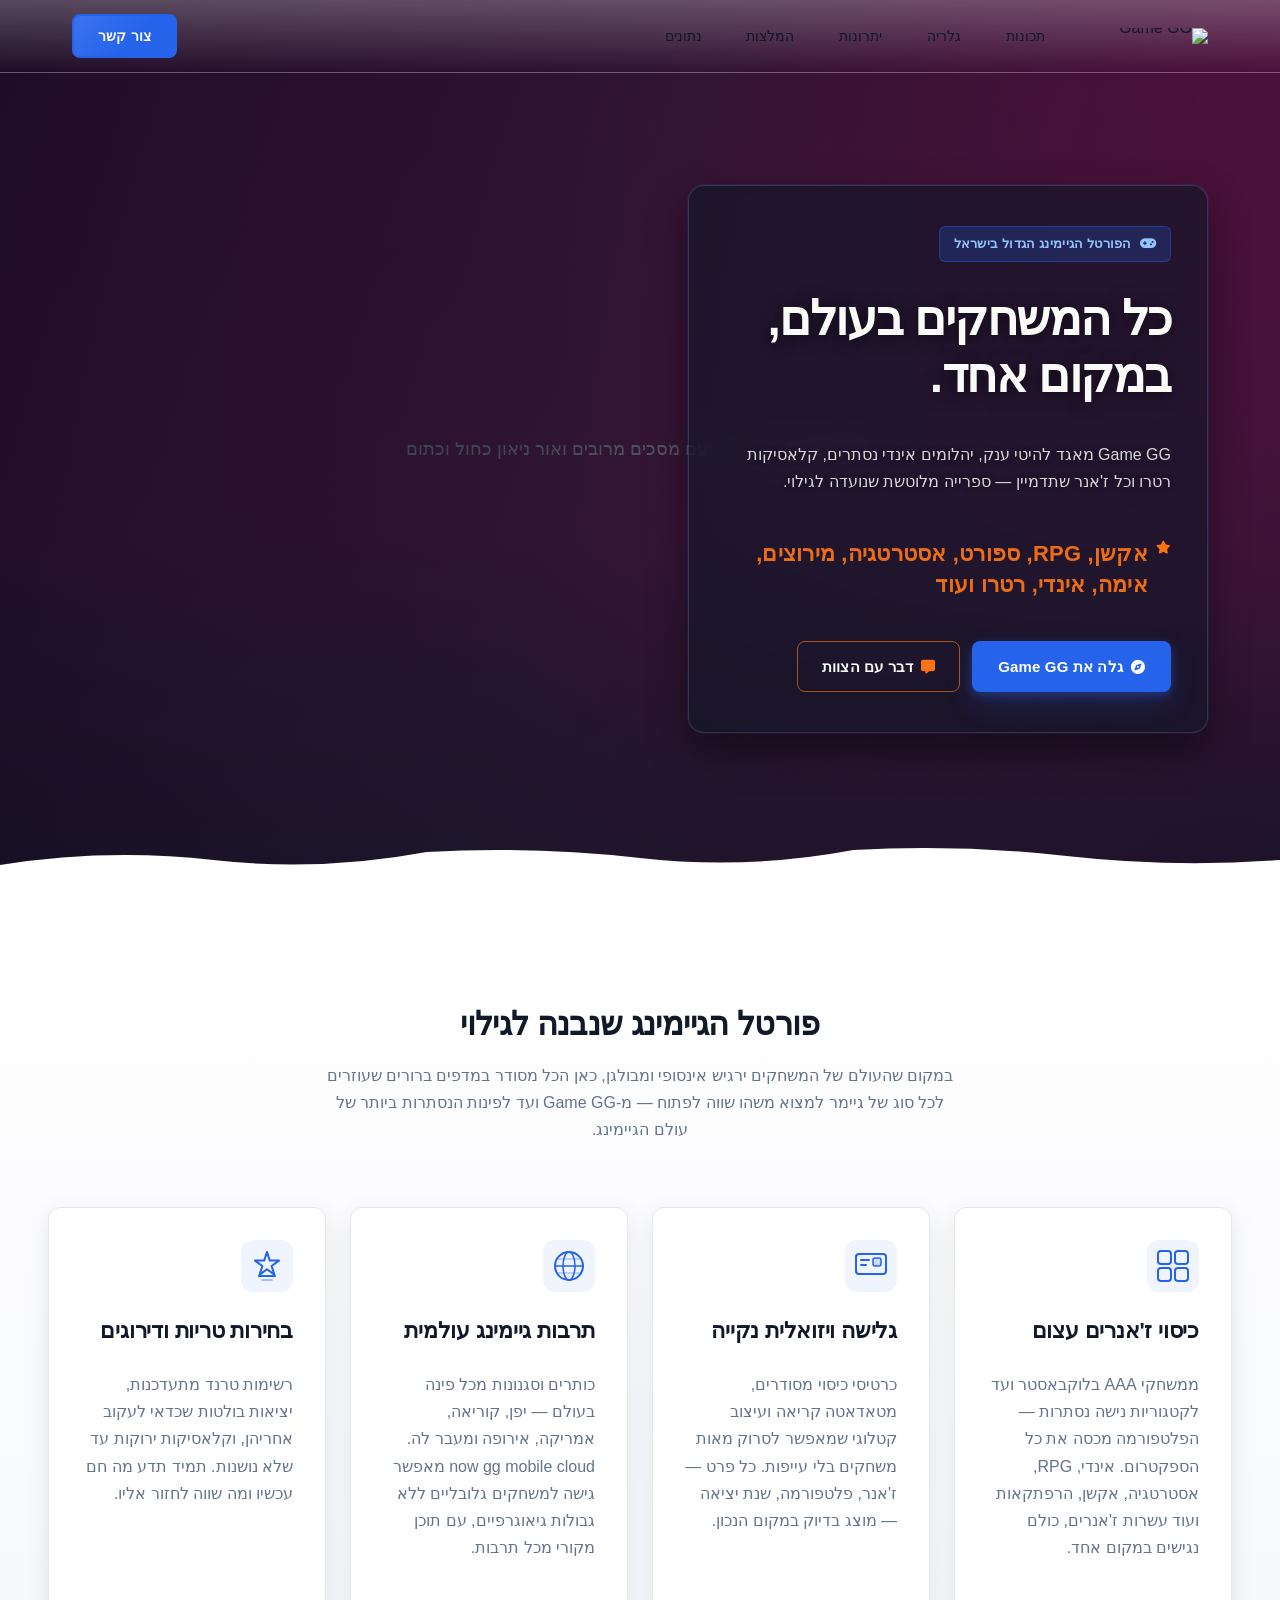
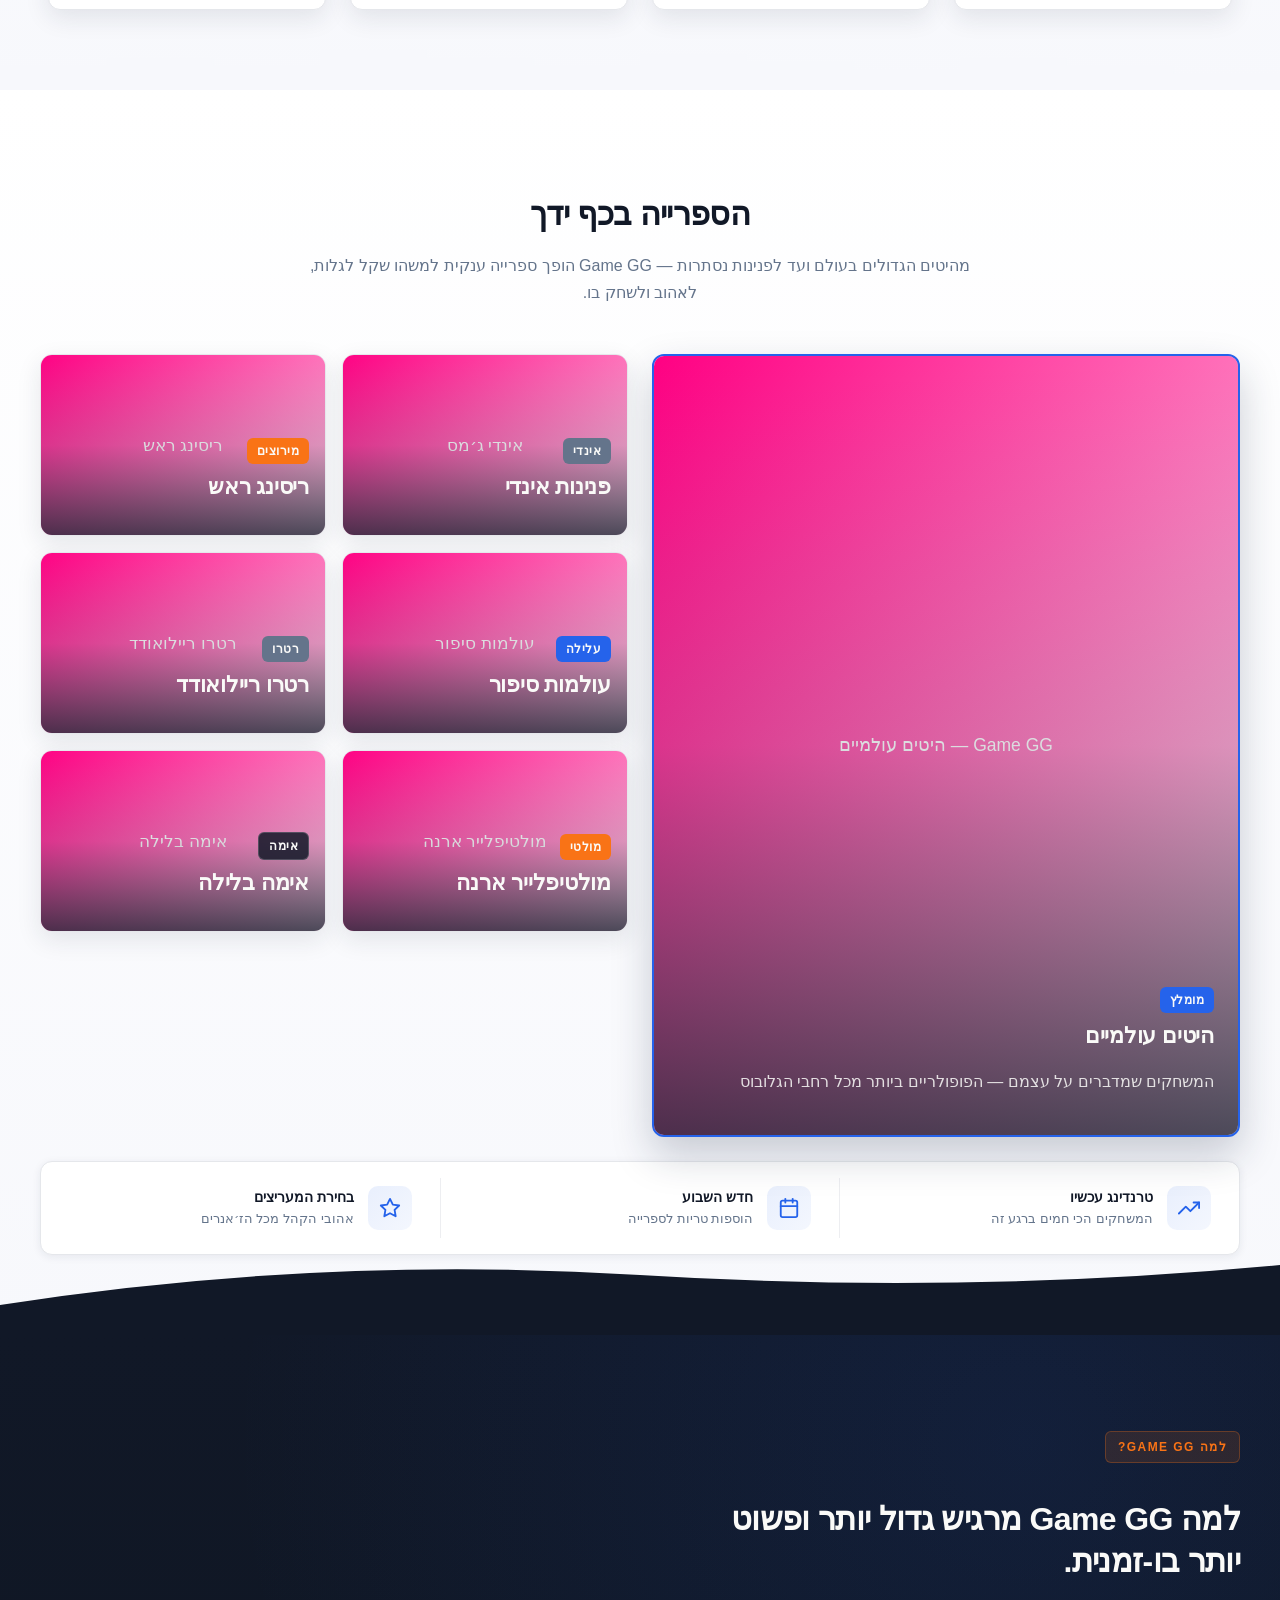
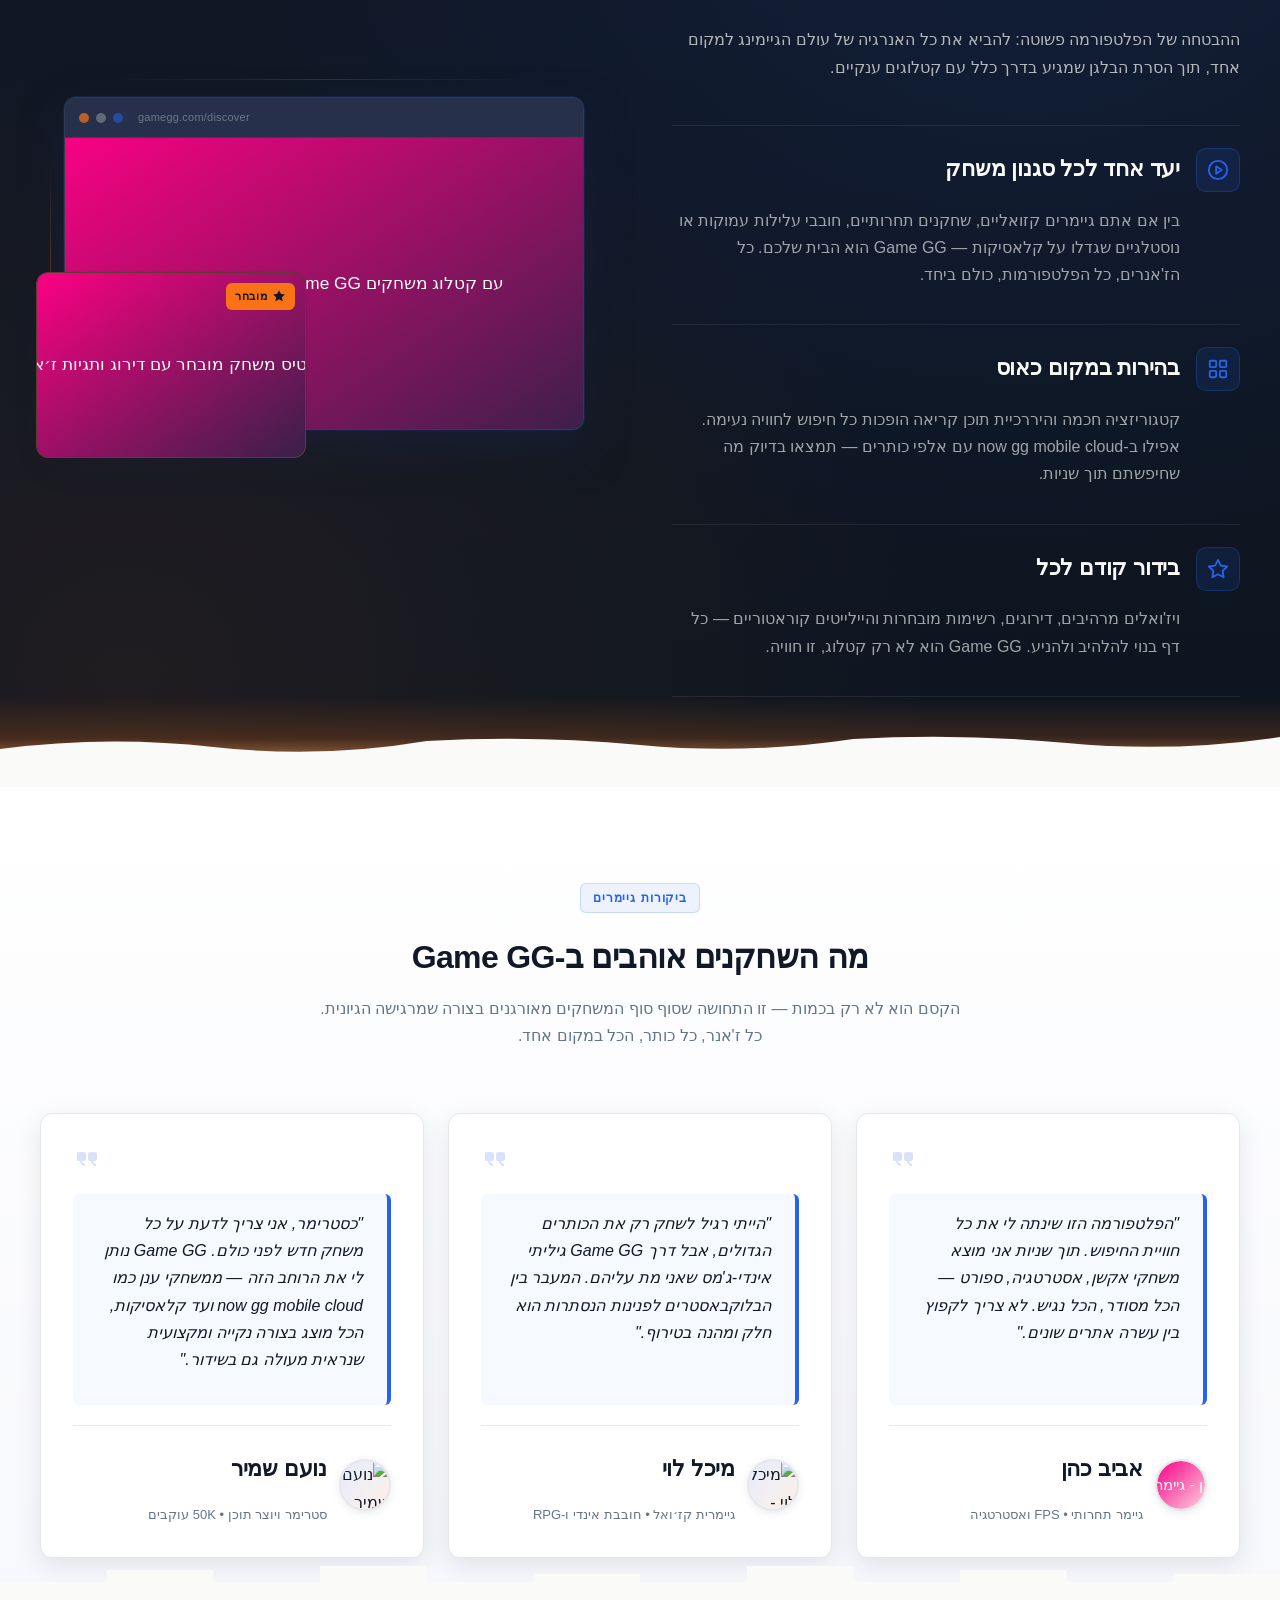
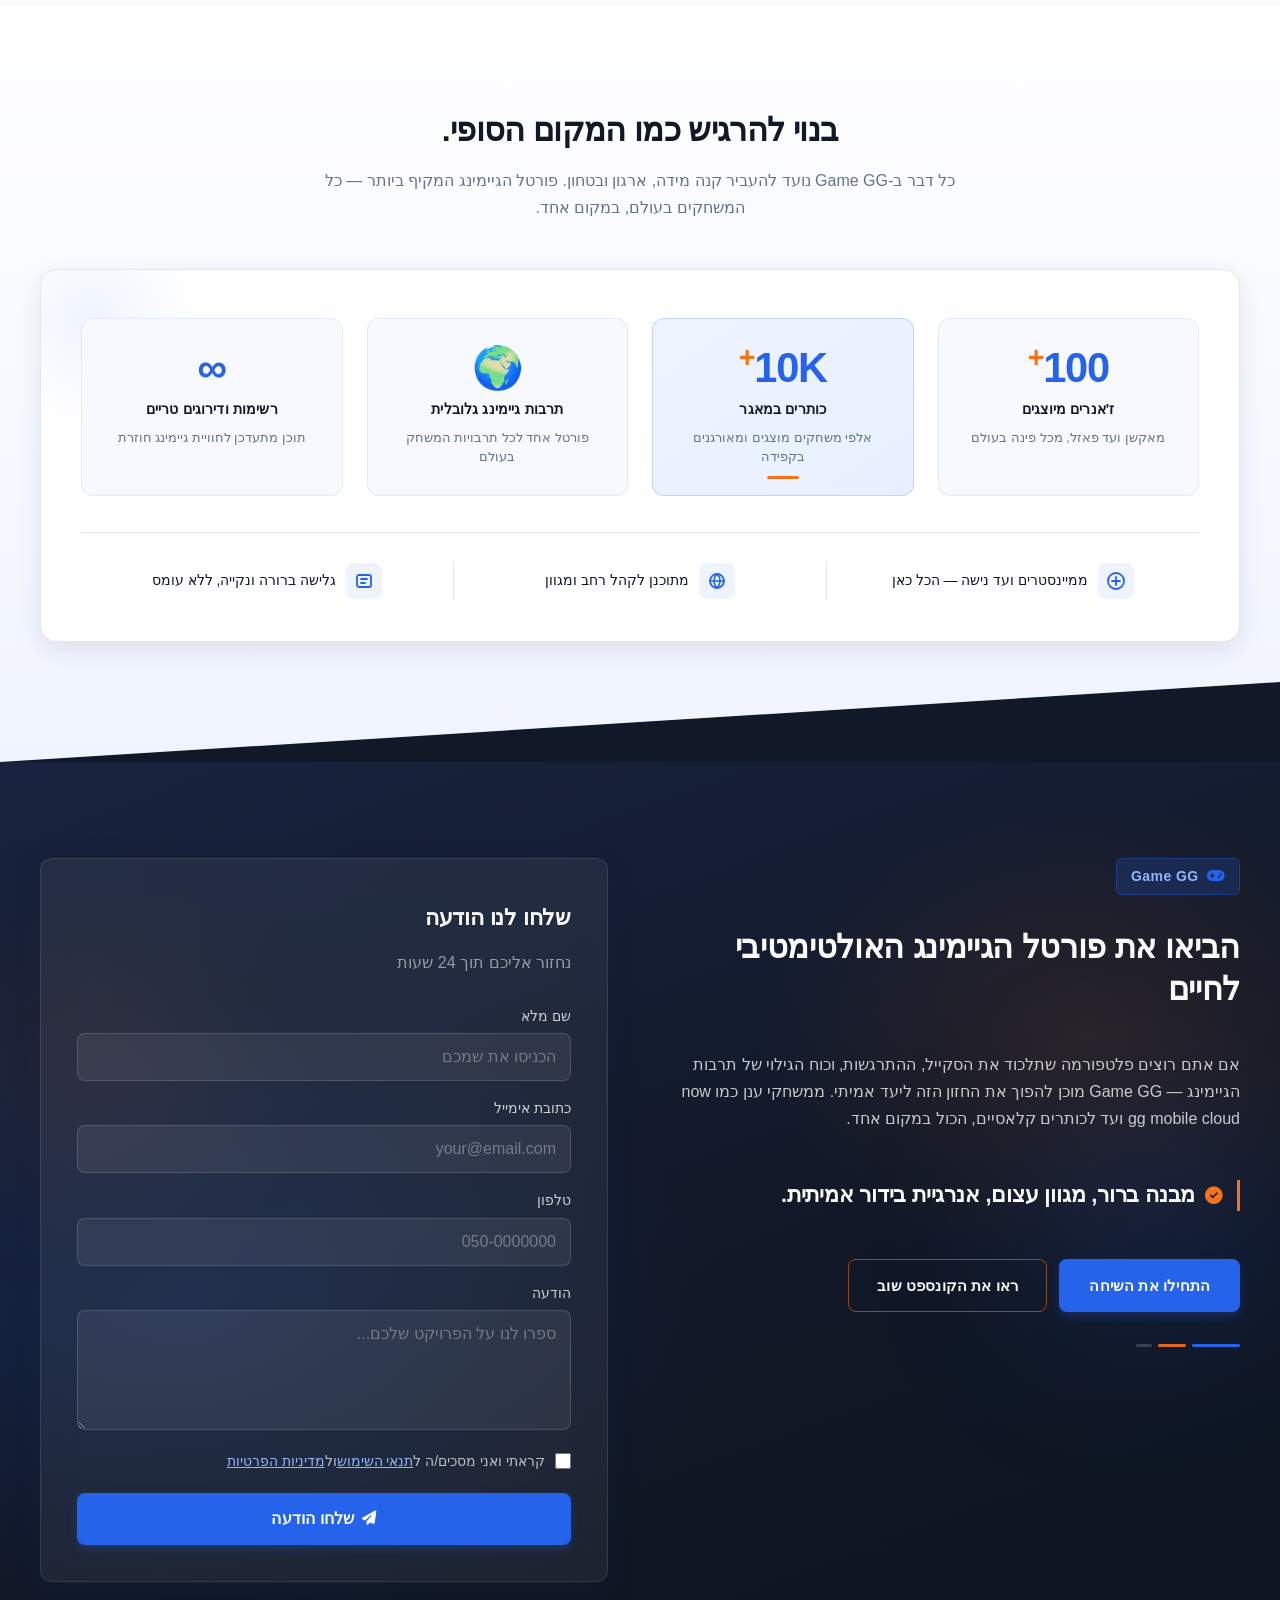
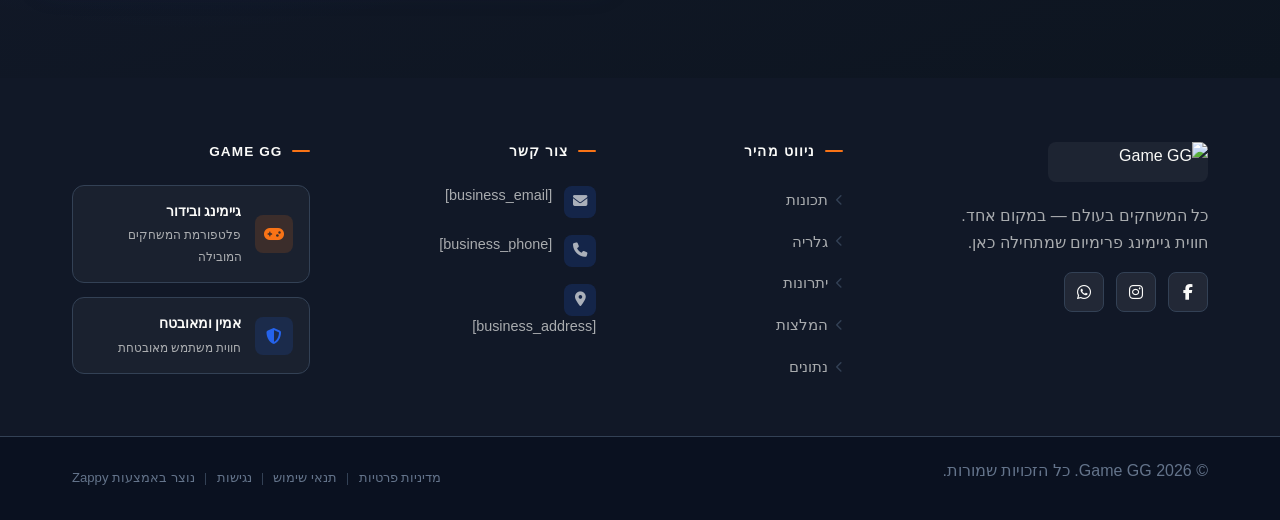
==== public/index.html @ 9996f493 "Background sync: Progressive GitHub Sync" ====
<!doctype html><html dir="rtl" lang="he"><head><meta charset="UTF-8"><meta content="width=device-width,initial-scale=1" name="viewport"><meta content="index, follow" name="robots"><title>now gg mobile cloud — Game GG</title><meta content="A comprehensive gaming portal aimed at showcasing a vast collection of games from around the world. The platform is intended to serve as a one-stop destination " name="description"><meta content="now gg mobile cloud, now gg fortnite, now gg minecraft, Game GG" name="keywords"><link href="/assets/favicon.ico" rel="icon" type="image/x-icon"><link href="/assets/favicon-16x16.png" rel="icon" type="image/png" sizes="16x16"><link href="/assets/favicon-32x32.png" rel="icon" type="image/png" sizes="32x32"><link href="/assets/favicon-48x48.png" rel="icon" type="image/png" sizes="48x48"><link href="/assets/favicon-192x192.png" rel="icon" type="image/png" sizes="192x192"><link href="/assets/favicon-512x512.png" rel="icon" type="image/png" sizes="512x512"><link href="/assets/apple-touch-icon.png" rel="apple-touch-icon"><script>!function(){"use strict";var t="669d5da3-622a-43c5-9f1b-cf40f4b6b010",e="https://api.zappy5.com/api/analytics/track",a=18e5,n=2592e6,o=!0,i=!0,r=!0;var s=function(){var e="zappy_visitor_"+t,a=null;try{if(a=localStorage.getItem(e)){var o=JSON.parse(a),i=Date.now();if(i-o.created<n)return o.lastSeen=i,localStorage.setItem(e,JSON.stringify(o)),o.id}}catch(t){console.warn("Zappy Analytics: LocalStorage not available")}var r="zv_"+Date.now()+"_"+Math.random().toString(36).substr(2,9);try{localStorage.setItem(e,JSON.stringify({id:r,created:Date.now(),lastSeen:Date.now()}))}catch(t){}return r}(),c=function(){var e="zappy_session_"+t,n=null;try{if(n=sessionStorage.getItem(e)){var o=JSON.parse(n),i=Date.now();if(i-o.timestamp<a)return o.timestamp=i,sessionStorage.setItem(e,JSON.stringify(o)),o.id}}catch(t){console.warn("Zappy Analytics: SessionStorage not available")}var r="zs_"+Date.now()+"_"+Math.random().toString(36).substr(2,9);try{sessionStorage.setItem(e,JSON.stringify({id:r,timestamp:Date.now()}))}catch(t){}return r}();function l(a,n){n=n||{};var o={website_id:t,event_type:a,page_path:window.location.pathname,referrer:document.referrer||"direct",visitor_id:s,session_id:c,metadata:n};if(navigator.sendBeacon){var i=new Blob([JSON.stringify(o)],{type:"application/json"});navigator.sendBeacon(e,i)}else fetch(e,{method:"POST",headers:{"Content-Type":"application/json"},body:JSON.stringify(o),keepalive:!0}).catch(function(t){console.warn("Zappy Analytics: Failed to track event",t)})}o&&l("pageview",{title:document.title,url:window.location.href}),i&&document.addEventListener("click",function(t){var e=t.target;if("BUTTON"===e.tagName||e.closest("button")){var a="BUTTON"===e.tagName?e:e.closest("button");l("click",{element:"button",text:a.textContent.trim().substring(0,100),id:a.id||null,class:a.className||null})}else if("A"===e.tagName||e.closest("a")){var n="A"===e.tagName?e:e.closest("a");l("navigation",{element:"link",text:n.textContent.trim().substring(0,100),href:n.href,external:n.hostname!==window.location.hostname})}},!0),r&&document.addEventListener("submit",function(t){var e=t.target;l("form_submit",{form_id:e.id||null,form_name:e.name||null,form_action:e.action||null,form_method:e.method||"GET"})},!0);var d=Date.now();window.addEventListener("beforeunload",function(){l("page_unload",{time_on_page:Math.floor((Date.now()-d)/1e3),page_path:window.location.pathname})}),window.zappyAnalytics={track:l,getVisitorId:function(){return s},getSessionId:function(){return c}}}()</script><meta content="now gg mobile cloud — Game GG" property="og:title"><meta content="A comprehensive gaming portal aimed at showcasing a vast collection of games from around the world. The platform is intended to serve as a one-stop destination " property="og:description"><meta content="website" property="og:type"><meta content="he_IL" property="og:locale"><meta content="summary_large_image" name="twitter:card"><meta content="now gg mobile cloud — Game GG" name="twitter:title"><meta content="A comprehensive gaming portal aimed at showcasing a vast collection of games from around the world. The platform is intended to serve as a one-stop destination " name="twitter:description"><link href="https://cdnjs.cloudflare.com/ajax/libs/font-awesome/6.4.0/css/all.min.css" rel="stylesheet"><link href="/assets/favicon.ico" rel="icon" type="image/x-icon"><link href="/assets/favicon-16x16.png" rel="icon" type="image/png" sizes="16x16"><link href="/assets/favicon-32x32.png" rel="icon" type="image/png" sizes="32x32"><link href="/assets/favicon-48x48.png" rel="icon" type="image/png" sizes="48x48"><link href="/assets/favicon-192x192.png" rel="icon" type="image/png" sizes="192x192"><link href="/assets/favicon-512x512.png" rel="icon" type="image/png" sizes="512x512"><link href="/assets/apple-touch-icon.png" rel="apple-touch-icon"><link href="https://cdn.jsdelivr.net/npm/vanilla-cookieconsent@3/dist/cookieconsent.css" rel="stylesheet"><script src="https://cdn.jsdelivr.net/npm/vanilla-cookieconsent@3/dist/cookieconsent.umd.js"></script><script src="https://cdn.jsdelivr.net/gh/mickidum/acc_toolbar/acctoolbar/acctoolbar.min.js"></script><link href="/styles.css" rel="stylesheet"><style id="zappy-dropdown-submenu-styles">#navMenu li:has(.sub-menu),.nav-menu li:has(.sub-menu),.navbar li:has(.sub-menu),nav li:has(.sub-menu){position:relative}#navMenu .sub-menu,.nav-menu .sub-menu,.navbar .sub-menu,nav .sub-menu{display:block!important;position:absolute!important;top:100%;left:0;min-width:220px;background:#fff;border-radius:8px;box-shadow:0 8px 25px rgba(0,0,0,.15);padding:8px 0;opacity:0;visibility:hidden;transform:translateY(10px);transition:all .3s ease;z-index:1000;list-style:none;pointer-events:none}#navMenu li:hover>.sub-menu,.nav-menu li:hover>.sub-menu,.navbar li:hover>.sub-menu,nav li:hover>.sub-menu{opacity:1!important;visibility:visible!important;transform:translateY(0)!important;pointer-events:auto!important}.sub-menu li{list-style:none;margin:0;padding:0}.sub-menu a{display:block!important;padding:10px 16px!important;color:var(--text-dark,#333)!important;font-weight:500;text-decoration:none;white-space:nowrap;transition:background-color .2s}.sub-menu a:hover{background-color:#f5f5f5}[dir=rtl] .nav-menu .sub-menu,[dir=rtl] .navbar .sub-menu,[dir=rtl] nav .sub-menu,html[lang=ar] .nav-menu .sub-menu,html[lang=ar] .navbar .sub-menu,html[lang=ar] nav .sub-menu,html[lang=he] .nav-menu .sub-menu,html[lang=he] .navbar .sub-menu,html[lang=he] nav .sub-menu{left:auto!important;right:0!important}.sub-menu:empty,.sub-menu:not(:has(li)),.sub-menu:not(:has(li:not(.zappy-hidden-menu-item))){display:none!important;opacity:0!important;visibility:hidden!important;pointer-events:none!important}li:has(.menu-group-title):hover>.sub-menu{opacity:1!important;visibility:visible!important;transform:translateY(0)!important;pointer-events:auto!important}#navMenu>li>.menu-group-title,.nav-menu>li>.menu-group-title{display:inline-block;padding:.5rem 1rem;cursor:default;user-select:none}@media (max-width:768px){#navMenu .sub-menu,.nav-menu .sub-menu,.navbar .sub-menu,nav .sub-menu{position:static!important;transform:none!important;box-shadow:none!important;background:0 0!important;max-height:0;overflow:hidden;opacity:0;visibility:hidden;transition:max-height .3s ease,opacity .3s ease;padding:0!important;border-radius:0!important}.sub-menu.mobile-expanded{max-height:500px!important;opacity:1!important;visibility:visible!important;padding:8px 0 8px 16px!important}[dir=rtl] .sub-menu.mobile-expanded,html[lang=he] .sub-menu.mobile-expanded{padding:8px 16px 8px 0!important}#navMenu li:hover>.sub-menu,.nav-menu li:hover>.sub-menu,.navbar li:hover>.sub-menu,nav li:hover>.sub-menu{opacity:0;visibility:hidden;pointer-events:none}#navMenu li>.sub-menu.mobile-expanded,.nav-menu li>.sub-menu.mobile-expanded,.navbar li>.sub-menu.mobile-expanded,nav li>.sub-menu.mobile-expanded{opacity:1!important;visibility:visible!important;pointer-events:auto!important}#navMenu li:has(.sub-menu),.nav-menu li:has(.sub-menu),.navbar li:has(.sub-menu),nav li:has(.sub-menu){display:flex!important;flex-wrap:wrap!important;align-items:center!important;position:relative!important;min-height:44px!important}#navMenu li:has(.sub-menu)>a,.nav-menu li:has(.sub-menu)>a,.navbar li:has(.sub-menu)>a,nav li:has(.sub-menu)>a{flex:1!important;min-width:0!important}#navMenu li:has(.sub-menu)>.menu-group-title,.nav-menu li:has(.sub-menu)>.menu-group-title,.navbar li:has(.sub-menu)>.menu-group-title,nav li:has(.sub-menu)>.menu-group-title{flex:1!important;min-width:0!important;padding:0!important;line-height:inherit!important}#navMenu li:has(.sub-menu)>.sub-menu,.nav-menu li:has(.sub-menu)>.sub-menu,.navbar li:has(.sub-menu)>.sub-menu,nav li:has(.sub-menu)>.sub-menu{flex-basis:100%!important;width:100%!important}#navMenu li:has(.sub-menu)>a [class*=arrow],#navMenu li:has(.sub-menu)>a [class*=chevron],.nav-menu li:has(.sub-menu)>a .fa-angle-down,.nav-menu li:has(.sub-menu)>a .fa-chevron-down,.nav-menu li:has(.sub-menu)>a [class*=arrow],.nav-menu li:has(.sub-menu)>a [class*=chevron],nav li:has(.sub-menu)>a [class*=arrow],nav li:has(.sub-menu)>a [class*=chevron]{display:none!important;visibility:hidden!important}.mobile-submenu-toggle{display:flex!important;align-items:center!important;justify-content:center!important;width:44px!important;height:auto!important;background:0 0!important;border:none!important;cursor:pointer!important;color:var(--text-dark)!important;position:static!important;flex-shrink:0!important;align-self:stretch!important;z-index:2!important;padding:0!important;margin:0!important}.mobile-submenu-toggle::after{content:''!important;width:0!important;height:0!important;border-left:6px solid transparent!important;border-right:6px solid transparent!important;border-top:7px solid currentColor!important;transition:transform .3s ease!important}.mobile-submenu-toggle.expanded::after{transform:rotate(180deg)!important}.sub-menu a{padding:10px 0!important;display:block!important;color:var(--text-dark)!important}.navbar .sub-menu li a,.zappy-products-dropdown .sub-menu a,nav.navbar .sub-menu li a{color:var(--text-dark)!important}}@media (min-width:769px){.mobile-submenu-toggle{display:none!important}}</style><style id="mobile-lang-menu-deployed-css">@media (max-width:768px){.lang-switcher,.nav-container .lang-switcher,.nav-cta-container .lang-switcher,.nav-ecommerce-icons .lang-switcher,.nav-icons-left .lang-switcher,.navbar .lang-switcher,.navbar .nav-cta-container .lang-switcher{display:none!important}.mobile-lang-menu{width:100%;border-top:1px solid rgba(128,128,128,.2);padding:8px 0 0 0;margin-top:8px}.mobile-lang-toggle{display:flex!important;align-items:center;justify-content:space-between;width:100%;padding:12px 16px;background:0 0;border:none;cursor:pointer;font-size:15px;color:inherit;font-family:inherit}.mobile-lang-toggle::after{content:'';display:inline-block;width:8px;height:8px;border-right:2px solid currentColor;border-bottom:2px solid currentColor;transform:rotate(45deg);transition:transform .3s ease;margin-left:8px}.mobile-lang-toggle.expanded::after{transform:rotate(-135deg)}.mobile-lang-options{max-height:0;overflow:hidden;transition:max-height .3s ease}.mobile-lang-options.expanded{max-height:300px}.mobile-lang-option{display:flex!important;align-items:center;gap:10px;padding:10px 24px;text-decoration:none;color:inherit;font-size:14px;font-family:inherit}.mobile-lang-option:hover{background:rgba(128,128,128,.1)}.mobile-lang-option.active{font-weight:600;opacity:.7;pointer-events:none}.mobile-lang-option img{width:20px;height:20px;border-radius:50%}}@media (min-width:769px){.mobile-lang-menu{display:none!important}}</style><style id="zappy-widget-visibility">#mic-access-tool-box,#mic-access-tool-general-button,#mic-init-access-tool #mic-access-tool-box,#mic-init-access-tool #mic-access-tool-general-button,#mic-init-access-tool .mic-access-tool-general-button,._access-icon,._access-menu,.mic-access-tool-box,.mic-access-tool-general-button,div[id*=mic-access-tool-box]{display:none!important;visibility:hidden!important;opacity:0!important;pointer-events:none!important}</style></head><body><nav class="navbar" dir="rtl"><button class="mobile-toggle" aria-label="Menu" id="mobileToggle"><svg viewbox="0 0 24 24" fill="none" height="24" width="24" class="hamburger-icon"><path d="M3 12h18M3 6h18M3 18h18" stroke="currentColor" stroke-width="2" stroke-linecap="round"></path></svg><svg viewbox="0 0 24 24" fill="none" height="24" width="24" class="close-icon" style="display:none"><path d="M18 6L6 18M6 6l12 12" stroke="currentColor" stroke-width="2" stroke-linecap="round"></path></svg></button><button class="phone-header-btn" aria-label="Call" data-phone="[business_phone]"><svg viewbox="0 0 24 24" fill="currentColor" height="20" width="20"><path d="M22 16.92v3a2 2 0 0 1-2.18 2 19.79 19.79 0 0 1-8.63-3.07 19.5 19.5 0 0 1-6-6 19.79 19.79 0 0 1-3.07-8.67A2 2 0 0 1 4.11 2h3a2 2 0 0 1 2 1.72 12.84 12.84 0 0 0 .7 2.81 2 2 0 0 1-.45 2.11L8.09 9.91a16 16 0 0 0 6 6l1.27-1.27a2 2 0 0 1 2.11-.45 12.84 12.84 0 0 0 2.81.7A2 2 0 0 1 22 16.92z"></path></svg></button><div class="nav-container"><div class="nav-right-group"><div class="nav-brand"><a href="/" class="logo-link"><img alt="Game GG" src="/assets/game-gg-logo.webp" class="logo"></a></div><ul class="nav-menu" id="navMenu"><li><a href="#features">תכונות</a></li><li><a href="#showcase">גלריה</a></li><li><a href="#benefits">יתרונות</a></li><li><a href="#testimonials">המלצות</a></li><li><a href="#stats">נתונים</a></li></ul></div><div class="nav-cta-container"><a href="#cta" class="nav-cta-btn">צור קשר</a></div></div></nav><script>window.addEventListener("load",function(){const e=document.querySelector(".navbar, nav, header");if(!e)return void console.log("[Navbar] Navbar element not found");let t=document.getElementById("mobileToggle")||document.querySelector(".mobile-toggle")||document.querySelector(".hamburger")||document.querySelector(".hamburger-menu")||document.querySelector(".menu-toggle")||document.querySelector(".burger-menu")||document.querySelector('[aria-label="Menu"]')||document.querySelector('[aria-label="תפריט"]');const o=document.querySelector(".phone-header-btn"),n=window.getComputedStyle(e);let r=n.backgroundColor;if(console.log("[Navbar] Initial navbar background:",r),"transparent"===r||"rgba(0, 0, 0, 0)"===r||r.startsWith("rgba")&&r.includes(", 0)")){const e=n.backgroundImage;if(e&&"none"!==e)console.log("[Navbar] Navbar has background image/gradient, using dark text"),r="rgb(240, 240, 240)";else{const e=window.getComputedStyle(document.body).backgroundColor;console.log("[Navbar] Navbar transparent, using body background:",e),r=e}}const i=r.match(/\d+/g);if(i&&i.length>=3){const e=(.299*parseInt(i[0])+.587*parseInt(i[1])+.114*parseInt(i[2]))/255;console.log("[Navbar] Mobile button colors preserved from Claude CSS (luminance:",e.toFixed(2)+")");const n=document.createElement("style");n.id="zappy-mobile-nav-fix";document.documentElement.lang;document.documentElement.dir,n.textContent='\n        /* Hide mobile buttons on desktop, show only on mobile */\n        @media (min-width: 769px) {\n          .mobile-toggle,\n          .phone-header-btn {\n            display: none !important;\n          }\n        }\n        \n        /* Show and position mobile buttons correctly on mobile */\n        @media (max-width: 768px) {\n          .mobile-toggle,\n          .phone-header-btn {\n            position: absolute !important;\n            top: 50% !important;\n            transform: translateY(-50%) !important;\n            z-index: 1001 !important;\n            display: flex !important;\n            align-items: center !important;\n            justify-content: center !important;\n            width: 36px !important;\n            height: 36px !important;\n            border-radius: 50% !important;\n            border: none !important;\n            cursor: pointer !important;\n            padding: 6px !important;\n            background: none !important;\n            color: var(--nav-text, var(--text-dark)) !important;\n          }\n          \n          /* LTR positioning (default): hamburger LEFT, phone RIGHT */\n          html:not([dir="rtl"]):not([lang="he"]):not([lang="ar"]) .mobile-toggle,\n          html[dir="ltr"] .mobile-toggle {\n            left: 12px !important;\n            right: auto !important;\n          }\n          html:not([dir="rtl"]):not([lang="he"]):not([lang="ar"]) .phone-header-btn,\n          html[dir="ltr"] .phone-header-btn {\n            right: 12px !important;\n            left: auto !important;\n          }\n          \n          /* RTL positioning: hamburger RIGHT, phone LEFT */\n          html[dir="rtl"] .mobile-toggle,\n          html[lang="he"] .mobile-toggle,\n          html[lang="ar"] .mobile-toggle {\n            right: 12px !important;\n            left: auto !important;\n          }\n          html[dir="rtl"] .phone-header-btn,\n          html[lang="he"] .phone-header-btn,\n          html[lang="ar"] .phone-header-btn {\n            left: 12px !important;\n            right: auto !important;\n          }\n          \n          /* CRITICAL: Ensure nav-container has min-height on mobile */\n          /* All children are positioned absolutely/fixed on mobile, so height:auto collapses to 0 */\n          .nav-container {\n            min-height: 70px !important;\n            position: relative !important;\n          }\n          \n          /* Ensure SVG icons are properly sized and inherit color */\n          .mobile-toggle svg,\n          .phone-header-btn svg {\n            width: 24px !important;\n            height: 24px !important;\n            /* Don\'t force display - let JavaScript control hamburger/close toggle */\n          }\n          \n          /* Reset nav-cta-container on mobile - remove desktop box-shadow/padding */\n          /* that creates a visible ghost box when CTA button is hidden */\n          .nav-cta-container {\n            box-shadow: none !important;\n            padding: 0 !important;\n          }\n          \n          /* Hide nav-cta-container entirely on mobile when there\'s no lang-switcher */\n          /* (only the CTA button is inside, and it\'s hidden on mobile) */\n          .nav-cta-container:not(:has(.lang-switcher)) {\n            display: none !important;\n          }\n          \n          /* CRITICAL: Prevent hero image fade gradient from bleeding over headline text */\n          /* The .image-fade-gradient has bottom: -30px (extends below parent) */\n          /* On mobile stacked layout, this overlaps the h1 text below the image */\n          .hero-image-column {\n            overflow: hidden !important;\n          }\n          .image-fade-gradient {\n            bottom: 0 !important;\n          }\n          \n          /* Hide desktop language switcher on mobile - hamburger menu handles it */\n          /* High specificity to override stored CSS */\n          .lang-switcher,\n          .nav-cta-container .lang-switcher,\n          .nav-container .lang-switcher,\n          .navbar .lang-switcher,\n          .navbar .nav-cta-container .lang-switcher {\n            display: none !important;\n          }\n        }\n      ';const r=document.getElementById("zappy-mobile-nav-fix");r&&r.remove(),document.head.appendChild(n),console.log("[Navbar] Critical CSS injected for mobile nav positioning");const l=window.innerWidth<=768;if(t){const e=t.querySelector(".hamburger-icon"),o=t.querySelector(".close-icon");e&&(e.style.setProperty("width","24px","important"),e.style.setProperty("height","24px","important"),e.style.setProperty("display","block","important")),o&&(o.style.setProperty("width","24px","important"),o.style.setProperty("height","24px","important"),o.style.setProperty("display","none","important")),l?(t.style.setProperty("position","absolute","important"),t.style.setProperty("top","50%","important"),t.style.setProperty("transform","translateY(-50%)","important"),t.style.setProperty("z-index","1001","important"),t.style.removeProperty("left"),t.style.removeProperty("right"),console.log("[Navbar] Mobile toggle positioning applied (mobile viewport)")):(t.style.removeProperty("position"),t.style.removeProperty("top"),t.style.removeProperty("transform"),t.style.removeProperty("z-index"),t.style.removeProperty("left"),t.style.removeProperty("right"),console.log("[Navbar] Desktop viewport - cleared mobile toggle inline positioning"))}if(o){const e=o.querySelector("svg");e&&(e.style.width="24px",e.style.height="24px",e.setAttribute("width","24"),e.setAttribute("height","24")),l?(o.style.setProperty("position","absolute","important"),o.style.setProperty("top","50%","important"),o.style.setProperty("transform","translateY(-50%)","important"),o.style.setProperty("z-index","1001","important"),o.style.removeProperty("left"),o.style.removeProperty("right"),console.log("[Navbar] Phone button positioning applied (mobile viewport)")):(o.style.removeProperty("position"),o.style.removeProperty("top"),o.style.removeProperty("transform"),o.style.removeProperty("z-index"),o.style.removeProperty("left"),o.style.removeProperty("right"),console.log("[Navbar] Desktop viewport - cleared phone button inline positioning"))}}else console.log("[Navbar] Could not parse background color:",r);t=document.getElementById("mobileToggle")||document.querySelector(".mobile-toggle")||document.querySelector(".hamburger")||document.querySelector(".hamburger-menu")||document.querySelector(".menu-toggle")||document.querySelector(".burger-menu")||document.querySelector('[aria-label="Menu"]')||document.querySelector('[aria-label="תפריט"]');const l=document.getElementById("navMenu")||document.querySelector(".nav-menu")||document.querySelector(".nav-links")||document.querySelector("nav ul:not(.submenu)");if(!t||!l)return void console.log("[Navbar] Mobile toggle or menu not found:",{toggle:!!t,menu:!!l});l.id||(l.id="navMenu"),console.log("[Navbar] Initializing mobile menu...");const a=t.cloneNode(!0);t.parentNode.replaceChild(a,t),a.addEventListener("click",function(e){e.preventDefault(),e.stopPropagation();const t=this.querySelector(".hamburger-icon"),o=this.querySelector(".close-icon");l.classList.contains("active")?(l.classList.remove("active"),t&&t.style.setProperty("display","block","important"),o&&o.style.setProperty("display","none","important"),document.body.style.overflow="",console.log("[Navbar] Menu closed")):(l.classList.add("active"),t&&t.style.setProperty("display","none","important"),o&&o.style.setProperty("display","block","important"),document.body.style.overflow="hidden",console.log("[Navbar] Menu opened"))}),l.querySelectorAll("a").forEach(function(e){e.addEventListener("click",function(){if("#"===this.getAttribute("href"))return;const e=a.querySelector(".hamburger-icon"),t=a.querySelector(".close-icon");l.classList.remove("active"),e&&e.style.setProperty("display","block","important"),t&&t.style.setProperty("display","none","important"),document.body.style.overflow="",console.log("[Navbar] Menu closed (link clicked)")})});var s=l.querySelectorAll(".dropdown-toggle");s.forEach(function(e){e.addEventListener("click",function(e){e.preventDefault(),e.stopPropagation();var t=this.closest(".nav-dropdown");t&&(t.parentNode.querySelectorAll(".nav-dropdown.open").forEach(function(e){e!==t&&e.classList.remove("open")}),t.classList.toggle("open"),console.log("[Navbar] Dropdown toggled:",t.classList.contains("open")?"open":"closed"))})}),document.addEventListener("click",function(e){e.target.closest(".nav-dropdown")||document.querySelectorAll(".nav-dropdown.open").forEach(function(e){e.classList.remove("open")})}),console.log("[Navbar] Dropdown handlers initialized for "+s.length+" dropdowns"),o&&o.addEventListener("click",function(){const e=document.querySelectorAll('a[href^="tel:"]'),t=e.length>0?e[0].getAttribute("href").replace("tel:",""):"[business_phone]";window.location.href="tel:"+t,console.log("[Navbar] Phone button clicked")}),console.log("[Navbar] Mobile menu initialized successfully");const p=function(){const e=document.querySelector(".whatsapp-float");e&&(window.innerWidth>=769?(e.style.setProperty("display","none","important"),e.style.setProperty("visibility","hidden","important"),e.style.setProperty("opacity","0","important"),e.style.setProperty("pointer-events","none","important"),console.log("[WhatsApp] Button hidden on desktop")):(e.style.removeProperty("display"),e.style.removeProperty("visibility"),e.style.removeProperty("opacity"),e.style.removeProperty("pointer-events"),console.log("[WhatsApp] Button visible on mobile")))};let c;p(),window.addEventListener("resize",function(){clearTimeout(c),c=setTimeout(p,100)})})</script><main><section class="index-hero-section" data-layout-spec="בית-hero" dir="rtl" id="hero" data-hero-type="fullscreen-scrim"><div class="index-hero-bg"><img alt="סביבת גיימינג פרימיום עם מסכים מרובים ואור ניאון כחול וכתום" src="data:image/svg+xml,%3Csvg xmlns='http://www.w3.org/2000/svg' width='1440' height='900'%3E%3Cdefs%3E%3ClinearGradient id='grad' x1='0%25' y1='0%25' x2='100%25' y2='100%25'%3E%3Cstop offset='0%25' style='stop-color:%23FF0083;stop-opacity:1' /%3E%3Cstop offset='100%25' style='stop-color:%23FF008320;stop-opacity:1' /%3E%3C/linearGradient%3E%3C/defs%3E%3Crect width='100%25' height='100%25' fill='url(%23grad)'/%3E%3Ctext x='50%25' y='50%25' font-family='Arial, sans-serif' font-size='18' fill='white' text-anchor='middle' dy='.3em' font-weight='500'%3E%D7%A1%D7%91%D7%99%D7%91%D7%AA%20%D7%92%D7%99%D7%99%D7%9E%D7%99%D7%A0%D7%92%20%D7%A4%D7%A8%D7%99%D7%9E%D7%99%D7%95%D7%9D%20%D7%A2%D7%9D%20%D7%9E%D7%A1%D7%9B%D7%99%D7%9D%20%D7%9E%D7%A8%D7%95%D7%91%D7%99%D7%9D%20%D7%95%D7%90%D7%95%D7%A8%20%D7%A0%D7%99%D7%90%D7%95%D7%9F%20%D7%9B%D7%97%D7%95%D7%9C%20%D7%95%D7%9B%D7%AA%D7%95%D7%9D%3C/text%3E%3C/svg%3E" data-context="Cinematic ultra-wide gaming environment: multiple large curved monitors displaying vivid game art from different genres (action, RPG, racing, horror), royal blue and warm orange neon light accents illuminating a premium gaming setup, atmospheric dark room with layered game posters on walls, high-end gaming chairs, dramatic depth of field, photorealistic, moody and immersive atmosphere" data-placeholder="index-hero-image-1" height="900" width="1440" data-hero-bg="true"></div><div class="index-hero-scrim" aria-hidden="true"></div><div class="index-hero-container"><div class="index-hero-card"><div class="index-hero-badge"><i class="fa-solid fa-gamepad"></i><span>הפורטל הגיימינג הגדול בישראל</span></div><h1 class="index-hero-h1">כל המשחקים בעולם,<br>במקום אחד.</h1><p class="index-hero-body">Game GG מאגד להיטי ענק, יהלומים אינדי נסתרים, קלאסיקות רטרו וכל ז'אנר שתדמיין — ספרייה מלוטשת שנועדה לגילוי.</p><h3 class="index-hero-genres"><i class="fa-solid fa-star"></i>אקשן, RPG, ספורט, אסטרטגיה, מירוצים, אימה, אינדי, רטרו ועוד</h3><div class="index-hero-cta-row"><a href="#games" class="index-hero-btn-primary"><i class="fa-solid fa-compass"></i>גלה את Game GG</a><a href="#contact" class="index-hero-btn-secondary"><i class="fa-solid fa-message"></i>דבר עם הצוות</a></div></div></div><div class="index-hero-divider-wrapper"><svg viewbox="0 0 1440 90" aria-hidden="true" xmlns="http://www.w3.org/2000/svg" data-no-icon-edit="true" preserveaspectratio="none"><path d="M0,90 L0,55 Q120,38 240,50 T480,42 Q600,36 720,48 T960,40 Q1080,34 1200,46 T1440,50 L1440,90 Z" fill="#FFFFFF"></path></svg></div></section><section class="index-features-section" data-layout-spec="בית-features" dir="rtl" id="features"><div class="index-features-container"><div class="index-features-intro"><h2 class="index-features-heading">פורטל הגיימינג שנבנה לגילוי</h2><p class="index-features-subtext">במקום שהעולם של המשחקים ירגיש אינסופי ומבולגן, כאן הכל מסודר במדפים ברורים שעוזרים לכל סוג של גיימר למצוא משהו שווה לפתוח — מ-Game GG ועד לפינות הנסתרות ביותר של עולם הגיימינג.</p></div><div class="index-features-grid"><article class="index-feature-card"><div class="index-feature-icon-wrap"><svg viewbox="0 0 36 36" aria-hidden="true" xmlns="http://www.w3.org/2000/svg" data-element-type="icon" data-icon-type="svg" fill="none" height="36" width="36"><rect height="13" width="13" x="3" y="3" rx="3" stroke="currentColor" stroke-width="2"></rect><rect height="13" width="13" x="20" y="3" rx="3" stroke="currentColor" stroke-width="2"></rect><rect height="13" width="13" x="3" y="20" rx="3" stroke="currentColor" stroke-width="2"></rect><rect height="13" width="13" x="20" y="20" rx="3" stroke="currentColor" stroke-width="2"></rect></svg></div><div class="index-feature-content"><h3>כיסוי ז'אנרים עצום</h3><p>ממשחקי AAA בלוקבאסטר ועד לקטגוריות נישה נסתרות — הפלטפורמה מכסה את כל הספקטרום. אינדי, RPG, אסטרטגיה, אקשן, הרפתקאות ועוד עשרות ז'אנרים, כולם נגישים במקום אחד.</p></div></article><article class="index-feature-card"><div class="index-feature-icon-wrap"><svg viewbox="0 0 36 36" aria-hidden="true" xmlns="http://www.w3.org/2000/svg" data-element-type="icon" data-icon-type="svg" fill="none" height="36" width="36"><rect height="20" width="30" x="3" y="6" rx="3" stroke="currentColor" stroke-width="2"></rect><path d="M8 12h8M8 17h5" stroke="currentColor" stroke-width="2" stroke-linecap="round"></path><rect height="8" width="8" x="20" y="10" rx="2" fill="currentColor" opacity="0.18"></rect><rect height="8" width="8" x="20" y="10" rx="2" stroke="currentColor" stroke-width="1.5"></rect></svg></div><div class="index-feature-content"><h3>גלישה ויזואלית נקייה</h3><p>כרטיסי כיסוי מסודרים, מטאדאטה קריאה ועיצוב קטלוגי שמאפשר לסרוק מאות משחקים בלי עייפות. כל פרט — ז'אנר, פלטפורמה, שנת יציאה — מוצג בדיוק במקום הנכון.</p></div></article><article class="index-feature-card"><div class="index-feature-icon-wrap"><svg viewbox="0 0 36 36" aria-hidden="true" xmlns="http://www.w3.org/2000/svg" data-element-type="icon" data-icon-type="svg" fill="none" height="36" width="36"><circle cx="18" cy="18" r="14" stroke="currentColor" stroke-width="2"></circle><ellipse cx="18" cy="18" rx="6" ry="14" stroke="currentColor" stroke-width="1.5"></ellipse><path d="M4 18h28" stroke="currentColor" stroke-width="1.5" stroke-linecap="round"></path><path d="M6 11h24M6 25h24" stroke="currentColor" stroke-width="1.2" stroke-linecap="round" opacity="0.5"></path></svg></div><div class="index-feature-content"><h3>תרבות גיימינג עולמית</h3><p>כותרים וסגנונות מכל פינה בעולם — יפן, קוריאה, אמריקה, אירופה ומעבר לה. now gg mobile cloud מאפשר גישה למשחקים גלובליים ללא גבולות גיאוגרפיים, עם תוכן מקורי מכל תרבות.</p></div></article><article class="index-feature-card"><div class="index-feature-icon-wrap"><svg viewbox="0 0 36 36" aria-hidden="true" xmlns="http://www.w3.org/2000/svg" data-element-type="icon" data-icon-type="svg" fill="none" height="36" width="36"><path d="M18 4l2.8 8.6H30l-7.4 5.4 2.8 8.6L18 21.2l-7.4 5.4 2.8-8.6L6 12.6h9.2z" stroke="currentColor" stroke-width="2" stroke-linejoin="round"></path><path d="M10 28h16" stroke="currentColor" stroke-width="2" stroke-linecap="round"></path><path d="M13 32h10" stroke="currentColor" stroke-width="1.5" stroke-linecap="round" opacity="0.5"></path></svg></div><div class="index-feature-content"><h3>בחירות טריות ודירוגים</h3><p>רשימות טרנד מתעדכנות, יציאות בולטות שכדאי לעקוב אחריהן, וקלאסיקות ירוקות עד שלא נושנות. תמיד תדע מה חם עכשיו ומה שווה לחזור אליו.</p></div></article></div></div><div class="index-features-divider-wrapper" aria-hidden="true"><svg viewbox="0 0 1200 64" aria-hidden="true" xmlns="http://www.w3.org/2000/svg" data-no-icon-edit="true" preserveaspectratio="none"><path d="M0,64 L0,40 L100,40 L100,32 L200,32 L200,40 L300,40 L300,24 L400,24 L400,32 L500,32 L500,40 L600,40 L600,28 L700,28 L700,36 L800,36 L800,44 L900,44 L900,32 L1000,32 L1000,40 L1100,40 L1100,48 L1200,48 L1200,64 Z" fill="#F7F8FC"></path></svg></div></section><section class="index-showcase-section" data-layout-spec="בית-showcase" dir="rtl" id="showcase"><div class="showcase-container"><div class="showcase-header"><h2 class="showcase-title">הספרייה בכף ידך</h2><p class="showcase-subtitle">מהיטים הגדולים בעולם ועד לפנינות נסתרות — Game GG הופך ספרייה ענקית למשהו שקל לגלות, לאהוב ולשחק בו.</p></div><div class="showcase-grid"><article class="game-card game-card--featured"><figure class="game-card__figure"><img alt="היטים עולמיים — Game GG" src="data:image/svg+xml,%3Csvg xmlns='http://www.w3.org/2000/svg' width='600' height='800'%3E%3Cdefs%3E%3ClinearGradient id='grad' x1='0%25' y1='0%25' x2='100%25' y2='100%25'%3E%3Cstop offset='0%25' style='stop-color:%23FF0083;stop-opacity:1' /%3E%3Cstop offset='100%25' style='stop-color:%23FF008320;stop-opacity:1' /%3E%3C/linearGradient%3E%3C/defs%3E%3Crect width='100%25' height='100%25' fill='url(%23grad)'/%3E%3Ctext x='50%25' y='50%25' font-family='Arial, sans-serif' font-size='18' fill='white' text-anchor='middle' dy='.3em' font-weight='500'%3E%D7%94%D7%99%D7%98%D7%99%D7%9D%20%D7%A2%D7%95%D7%9C%D7%9E%D7%99%D7%99%D7%9D%20%E2%80%94%20Game%20GG%3C/text%3E%3C/svg%3E" data-context="Epic cinematic game cover art showing a dramatic world map with glowing cities, legendary heroes from different cultures, and golden light rays — representing world hits and global gaming culture for Game GG gaming portal" data-placeholder="index-showcase-image-1" height="800" width="600" class="game-card__img"><div class="game-card__overlay"></div></figure><div class="game-card__info"><span class="game-card__badge">מומלץ</span><h3 class="game-card__title">היטים עולמיים</h3><p class="game-card__meta">המשחקים שמדברים על עצמם — הפופולריים ביותר מכל רחבי הגלובוס</p></div></article><div class="showcase-grid__supporting"><article class="game-card game-card--small"><figure class="game-card__figure"><img alt="אינדי ג׳מס" src="data:image/svg+xml,%3Csvg xmlns='http://www.w3.org/2000/svg' width='300' height='200'%3E%3Cdefs%3E%3ClinearGradient id='grad' x1='0%25' y1='0%25' x2='100%25' y2='100%25'%3E%3Cstop offset='0%25' style='stop-color:%23FF0083;stop-opacity:1' /%3E%3Cstop offset='100%25' style='stop-color:%23FF008320;stop-opacity:1' /%3E%3C/linearGradient%3E%3C/defs%3E%3Crect width='100%25' height='100%25' fill='url(%23grad)'/%3E%3Ctext x='50%25' y='50%25' font-family='Arial, sans-serif' font-size='18' fill='white' text-anchor='middle' dy='.3em' font-weight='500'%3E%D7%90%D7%99%D7%A0%D7%93%D7%99%20%D7%92%D7%B3%D7%9E%D7%A1%3C/text%3E%3C/svg%3E" data-context="Colorful indie game cover art with pixel art style, quirky characters, hand-drawn world, vibrant pastel colors — representing indie gems category for gaming portal" data-placeholder="index-showcase-image-2" height="200" width="300" class="game-card__img"><div class="game-card__overlay"></div></figure><div class="game-card__info"><span class="game-card__badge game-card__badge--accent">אינדי</span><h3 class="game-card__title">פנינות אינדי</h3></div></article><article class="game-card game-card--small"><figure class="game-card__figure"><img alt="ריסינג ראש" src="data:image/svg+xml,%3Csvg xmlns='http://www.w3.org/2000/svg' width='300' height='200'%3E%3Cdefs%3E%3ClinearGradient id='grad' x1='0%25' y1='0%25' x2='100%25' y2='100%25'%3E%3Cstop offset='0%25' style='stop-color:%23FF0083;stop-opacity:1' /%3E%3Cstop offset='100%25' style='stop-color:%23FF008320;stop-opacity:1' /%3E%3C/linearGradient%3E%3C/defs%3E%3Crect width='100%25' height='100%25' fill='url(%23grad)'/%3E%3Ctext x='50%25' y='50%25' font-family='Arial, sans-serif' font-size='18' fill='white' text-anchor='middle' dy='.3em' font-weight='500'%3E%D7%A8%D7%99%D7%A1%D7%99%D7%A0%D7%92%20%D7%A8%D7%90%D7%A9%3C/text%3E%3C/svg%3E" data-context="High speed racing game cover art with sleek sports cars on a neon-lit track, motion blur effects, dramatic perspective — representing racing games category for gaming portal" data-placeholder="index-showcase-image-3" height="200" width="300" class="game-card__img"><div class="game-card__overlay"></div></figure><div class="game-card__info"><span class="game-card__badge game-card__badge--secondary">מירוצים</span><h3 class="game-card__title">ריסינג ראש</h3></div></article><article class="game-card game-card--small"><figure class="game-card__figure"><img alt="עולמות סיפור" src="data:image/svg+xml,%3Csvg xmlns='http://www.w3.org/2000/svg' width='300' height='200'%3E%3Cdefs%3E%3ClinearGradient id='grad' x1='0%25' y1='0%25' x2='100%25' y2='100%25'%3E%3Cstop offset='0%25' style='stop-color:%23FF0083;stop-opacity:1' /%3E%3Cstop offset='100%25' style='stop-color:%23FF008320;stop-opacity:1' /%3E%3C/linearGradient%3E%3C/defs%3E%3Crect width='100%25' height='100%25' fill='url(%23grad)'/%3E%3Ctext x='50%25' y='50%25' font-family='Arial, sans-serif' font-size='18' fill='white' text-anchor='middle' dy='.3em' font-weight='500'%3E%D7%A2%D7%95%D7%9C%D7%9E%D7%95%D7%AA%20%D7%A1%D7%99%D7%A4%D7%95%D7%A8%3C/text%3E%3C/svg%3E" data-context="Immersive narrative RPG game cover art with lush fantasy forest, mysterious ancient ruins, glowing runes, atmospheric fog — representing story-driven games for gaming portal" data-placeholder="index-showcase-image-4" height="200" width="300" class="game-card__img"><div class="game-card__overlay"></div></figure><div class="game-card__info"><span class="game-card__badge">עלילה</span><h3 class="game-card__title">עולמות סיפור</h3></div></article><article class="game-card game-card--small"><figure class="game-card__figure"><img alt="רטרו ריילואודד" src="data:image/svg+xml,%3Csvg xmlns='http://www.w3.org/2000/svg' width='300' height='200'%3E%3Cdefs%3E%3ClinearGradient id='grad' x1='0%25' y1='0%25' x2='100%25' y2='100%25'%3E%3Cstop offset='0%25' style='stop-color:%23FF0083;stop-opacity:1' /%3E%3Cstop offset='100%25' style='stop-color:%23FF008320;stop-opacity:1' /%3E%3C/linearGradient%3E%3C/defs%3E%3Crect width='100%25' height='100%25' fill='url(%23grad)'/%3E%3Ctext x='50%25' y='50%25' font-family='Arial, sans-serif' font-size='18' fill='white' text-anchor='middle' dy='.3em' font-weight='500'%3E%D7%A8%D7%98%D7%A8%D7%95%20%D7%A8%D7%99%D7%99%D7%9C%D7%95%D7%90%D7%95%D7%93%D7%93%3C/text%3E%3C/svg%3E" data-context="Retro gaming cover art with classic 8-bit and 16-bit pixel art, vintage game cartridges, CRT monitor glow, nostalgic arcade aesthetic — representing retro games category for gaming portal" data-placeholder="index-showcase-image-5" height="200" width="300" class="game-card__img"><div class="game-card__overlay"></div></figure><div class="game-card__info"><span class="game-card__badge game-card__badge--accent">רטרו</span><h3 class="game-card__title">רטרו ריילואודד</h3></div></article><article class="game-card game-card--small"><figure class="game-card__figure"><img alt="מולטיפלייר ארנה" src="data:image/svg+xml,%3Csvg xmlns='http://www.w3.org/2000/svg' width='300' height='200'%3E%3Cdefs%3E%3ClinearGradient id='grad' x1='0%25' y1='0%25' x2='100%25' y2='100%25'%3E%3Cstop offset='0%25' style='stop-color:%23FF0083;stop-opacity:1' /%3E%3Cstop offset='100%25' style='stop-color:%23FF008320;stop-opacity:1' /%3E%3C/linearGradient%3E%3C/defs%3E%3Crect width='100%25' height='100%25' fill='url(%23grad)'/%3E%3Ctext x='50%25' y='50%25' font-family='Arial, sans-serif' font-size='18' fill='white' text-anchor='middle' dy='.3em' font-weight='500'%3E%D7%9E%D7%95%D7%9C%D7%98%D7%99%D7%A4%D7%9C%D7%99%D7%99%D7%A8%20%D7%90%D7%A8%D7%A0%D7%94%3C/text%3E%3C/svg%3E" data-context="Multiplayer online battle arena game cover art with diverse team of warriors, competitive arena stage, electric energy effects, crowd atmosphere — representing multiplayer games for gaming portal" data-placeholder="index-showcase-image-6" height="200" width="300" class="game-card__img"><div class="game-card__overlay"></div></figure><div class="game-card__info"><span class="game-card__badge game-card__badge--secondary">מולטי</span><h3 class="game-card__title">מולטיפלייר ארנה</h3></div></article><article class="game-card game-card--small"><figure class="game-card__figure"><img alt="אימה בלילה" src="data:image/svg+xml,%3Csvg xmlns='http://www.w3.org/2000/svg' width='300' height='200'%3E%3Cdefs%3E%3ClinearGradient id='grad' x1='0%25' y1='0%25' x2='100%25' y2='100%25'%3E%3Cstop offset='0%25' style='stop-color:%23FF0083;stop-opacity:1' /%3E%3Cstop offset='100%25' style='stop-color:%23FF008320;stop-opacity:1' /%3E%3C/linearGradient%3E%3C/defs%3E%3Crect width='100%25' height='100%25' fill='url(%23grad)'/%3E%3Ctext x='50%25' y='50%25' font-family='Arial, sans-serif' font-size='18' fill='white' text-anchor='middle' dy='.3em' font-weight='500'%3E%D7%90%D7%99%D7%9E%D7%94%20%D7%91%D7%9C%D7%99%D7%9C%D7%94%3C/text%3E%3C/svg%3E" data-context="Late night horror game cover art with dark haunted mansion, flickering candles, shadowy monster silhouette, eerie moonlight, spine-chilling atmosphere — representing horror games category for gaming portal" data-placeholder="index-showcase-image-7" height="200" width="300" class="game-card__img"><div class="game-card__overlay"></div></figure><div class="game-card__info"><span class="game-card__badge game-card__badge--dark">אימה</span><h3 class="game-card__title">אימה בלילה</h3></div></article></div></div><div class="showcase-stat-banner"><div class="stat-block"><div class="stat-block__icon"><svg viewbox="0 0 24 24" aria-hidden="true" xmlns="http://www.w3.org/2000/svg" data-element-type="icon" data-icon-type="svg" fill="none" height="22" width="22" stroke="currentColor" stroke-linecap="round" stroke-linejoin="round" stroke-width="2"><polyline points="23 6 13.5 15.5 8.5 10.5 1 18"></polyline><polyline points="17 6 23 6 23 12"></polyline></svg></div><div class="stat-block__content"><span class="stat-block__label">טרנדינג עכשיו</span><span class="stat-block__value">המשחקים הכי חמים ברגע זה</span></div></div><div class="stat-divider" aria-hidden="true"></div><div class="stat-block"><div class="stat-block__icon"><svg viewbox="0 0 24 24" aria-hidden="true" xmlns="http://www.w3.org/2000/svg" data-element-type="icon" data-icon-type="svg" fill="none" height="22" width="22" stroke="currentColor" stroke-linecap="round" stroke-linejoin="round" stroke-width="2"><rect height="18" width="18" x="3" y="4" rx="2" ry="2"></rect><line x1="16" x2="16" y1="2" y2="6"></line><line x1="8" x2="8" y1="2" y2="6"></line><line x1="3" x2="21" y1="10" y2="10"></line></svg></div><div class="stat-block__content"><span class="stat-block__label">חדש השבוע</span><span class="stat-block__value">הוספות טריות לספרייה</span></div></div><div class="stat-divider" aria-hidden="true"></div><div class="stat-block"><div class="stat-block__icon"><svg viewbox="0 0 24 24" aria-hidden="true" xmlns="http://www.w3.org/2000/svg" data-element-type="icon" data-icon-type="svg" fill="none" height="22" width="22" stroke="currentColor" stroke-linecap="round" stroke-linejoin="round" stroke-width="2"><polygon points="12 2 15.09 8.26 22 9.27 17 14.14 18.18 21.02 12 17.77 5.82 21.02 7 14.14 2 9.27 8.91 8.26 12 2"></polygon></svg></div><div class="stat-block__content"><span class="stat-block__label">בחירת המעריצים</span><span class="stat-block__value">אהובי הקהל מכל הז׳אנרים</span></div></div></div></div><div class="showcase-divider-wrapper"><svg viewbox="0 0 1200 80" aria-hidden="true" xmlns="http://www.w3.org/2000/svg" data-no-icon-edit="true" preserveaspectratio="none"><path d="M0,80 L0,50 Q300,0 600,20 Q900,40 1200,10 L1200,80 Z" fill="#111827"></path></svg></div></section><section class="index-benefits-section" data-layout-spec="בית-benefits" dir="rtl"><div class="index-benefits-container"><div class="index-benefits-content"><div class="index-benefits-label">למה Game GG?</div><h2 class="index-benefits-heading">למה Game GG מרגיש גדול יותר ופשוט יותר בו-זמנית.</h2><p class="index-benefits-intro">ההבטחה של הפלטפורמה פשוטה: להביא את כל האנרגיה של עולם הגיימינג למקום אחד, תוך הסרת הבלגן שמגיע בדרך כלל עם קטלוגים ענקיים.</p><div class="index-benefits-list"><div class="index-benefit-row"><div class="index-benefit-icon-wrap"><svg viewbox="0 0 24 24" aria-hidden="true" data-element-type="icon" data-icon-type="svg" fill="none" height="22" width="22" stroke="currentColor" stroke-linecap="round" stroke-linejoin="round" stroke-width="2"><circle cx="12" cy="12" r="10"></circle><polygon points="10 8 16 12 10 16 10 8"></polygon></svg></div><div class="index-benefit-text"><h3>יעד אחד לכל סגנון משחק</h3><p>בין אם אתם גיימרים קזואליים, שחקנים תחרותיים, חובבי עלילות עמוקות או נוסטלגיים שגדלו על קלאסיקות — Game GG הוא הבית שלכם. כל הז'אנרים, כל הפלטפורמות, כולם ביחד.</p></div></div><div class="index-benefit-row"><div class="index-benefit-icon-wrap"><svg viewbox="0 0 24 24" aria-hidden="true" data-element-type="icon" data-icon-type="svg" fill="none" height="22" width="22" stroke="currentColor" stroke-linecap="round" stroke-linejoin="round" stroke-width="2"><rect height="7" width="7" x="3" y="3" rx="1"></rect><rect height="7" width="7" x="14" y="3" rx="1"></rect><rect height="7" width="7" x="3" y="14" rx="1"></rect><rect height="7" width="7" x="14" y="14" rx="1"></rect></svg></div><div class="index-benefit-text"><h3>בהירות במקום כאוס</h3><p>קטגוריזציה חכמה והיררכיית תוכן קריאה הופכות כל חיפוש לחוויה נעימה. אפילו ב-now gg mobile cloud עם אלפי כותרים — תמצאו בדיוק מה שחיפשתם תוך שניות.</p></div></div><div class="index-benefit-row"><div class="index-benefit-icon-wrap"><svg viewbox="0 0 24 24" aria-hidden="true" data-element-type="icon" data-icon-type="svg" fill="none" height="22" width="22" stroke="currentColor" stroke-linecap="round" stroke-linejoin="round" stroke-width="2"><path d="M12 2l3.09 6.26L22 9.27l-5 4.87 1.18 6.88L12 17.77l-6.18 3.25L7 14.14 2 9.27l6.91-1.01L12 2z"></path></svg></div><div class="index-benefit-text"><h3>בידור קודם לכל</h3><p>ויז'ואלים מרהיבים, דירוגים, רשימות מובחרות והיילייטים קוראטוריים — כל דף בנוי להלהיב ולהניע. Game GG הוא לא רק קטלוג, זו חוויה.</p></div></div></div></div><div class="index-benefits-visual"><div class="index-benefits-visual-inner"><div class="index-benefits-main-panel"><div class="index-benefits-panel-chrome"><span class="index-chrome-dot"></span><span class="index-chrome-dot"></span><span class="index-chrome-dot"></span><span class="index-chrome-url">gamegg.com/discover</span></div><img alt="ממשק פלטפורמת Game GG עם קטלוג משחקים" src="data:image/svg+xml,%3Csvg xmlns='http://www.w3.org/2000/svg' width='540' height='360'%3E%3Cdefs%3E%3ClinearGradient id='grad' x1='0%25' y1='0%25' x2='100%25' y2='100%25'%3E%3Cstop offset='0%25' style='stop-color:%23FF0083;stop-opacity:1' /%3E%3Cstop offset='100%25' style='stop-color:%23FF008320;stop-opacity:1' /%3E%3C/linearGradient%3E%3C/defs%3E%3Crect width='100%25' height='100%25' fill='url(%23grad)'/%3E%3Ctext x='50%25' y='50%25' font-family='Arial, sans-serif' font-size='18' fill='white' text-anchor='middle' dy='.3em' font-weight='500'%3E%D7%9E%D7%9E%D7%A9%D7%A7%20%D7%A4%D7%9C%D7%98%D7%A4%D7%95%D7%A8%D7%9E%D7%AA%20Game%20GG%20%D7%A2%D7%9D%20%D7%A7%D7%98%D7%9C%D7%95%D7%92%20%D7%9E%D7%A9%D7%97%D7%A7%D7%99%D7%9D%3C/text%3E%3C/svg%3E" data-context="A sleek gaming platform interface screenshot showing a dark-themed game catalog with colorful game tiles arranged in a clean grid. Games include action, RPG, and adventure genres with vibrant cover art. The UI has a dark navy background with blue and orange accent colors, search bar at top, category filters, and featured game highlights. Modern, editorial design, cinematic quality." data-placeholder="index-benefits-image-1" height="360" width="540" class="index-benefits-img-main"></div><div class="index-benefits-secondary-tile"><img alt="כרטיס משחק מובחר עם דירוג ותגיות ז׳אנר" src="data:image/svg+xml,%3Csvg xmlns='http://www.w3.org/2000/svg' width='280' height='200'%3E%3Cdefs%3E%3ClinearGradient id='grad' x1='0%25' y1='0%25' x2='100%25' y2='100%25'%3E%3Cstop offset='0%25' style='stop-color:%23FF0083;stop-opacity:1' /%3E%3Cstop offset='100%25' style='stop-color:%23FF008320;stop-opacity:1' /%3E%3C/linearGradient%3E%3C/defs%3E%3Crect width='100%25' height='100%25' fill='url(%23grad)'/%3E%3Ctext x='50%25' y='50%25' font-family='Arial, sans-serif' font-size='18' fill='white' text-anchor='middle' dy='.3em' font-weight='500'%3E%D7%9B%D7%A8%D7%98%D7%99%D7%A1%20%D7%9E%D7%A9%D7%97%D7%A7%20%D7%9E%D7%95%D7%91%D7%97%D7%A8%20%D7%A2%D7%9D%20%D7%93%D7%99%D7%A8%D7%95%D7%92%20%D7%95%D7%AA%D7%92%D7%99%D7%95%D7%AA%20%D7%96%D7%B3%D7%90%D7%A0%D7%A8%3C/text%3E%3C/svg%3E" data-context="A close-up screenshot of a gaming portal detail page showing a featured game card with ranking badge, genre tags, and star rating. The game shown is an action-adventure title with dramatic cover art. Dark UI with orange accent highlights, compact typography, and a &quot;play now&quot; button. Cinematic and polished." data-placeholder="index-benefits-image-2" height="200" width="280" class="index-benefits-img-secondary"><div class="index-benefits-tile-badge"><svg viewbox="0 0 24 24" aria-hidden="true" data-element-type="icon" data-icon-type="svg" fill="currentColor" height="14" width="14"><path d="M12 2l3.09 6.26L22 9.27l-5 4.87 1.18 6.88L12 17.77l-6.18 3.25L7 14.14 2 9.27l6.91-1.01L12 2z"></path></svg><span>מובחר</span></div></div><div class="index-benefits-accent-line index-benefits-accent-line--v" aria-hidden="true"></div><div class="index-benefits-accent-line index-benefits-accent-line--h" aria-hidden="true"></div></div></div></div><div class="index-benefits-divider-wrapper"><svg viewbox="0 0 1200 90" aria-hidden="true" xmlns="http://www.w3.org/2000/svg" data-no-icon-edit="true" preserveaspectratio="none"><defs><linearGradient id="ib-orange-band" x1="0" x2="0" y1="0" y2="1"><stop offset="0%" stop-color="rgba(249,115,22,0)"></stop><stop offset="45%" stop-color="rgba(249,115,22,0.18)"></stop><stop offset="100%" stop-color="#FAFAF8"></stop></linearGradient></defs><rect height="90" width="1200" x="0" y="0" fill="url(#ib-orange-band)"></rect><path d="M0,90 L0,52 Q100,38 200,50 T400,44 Q500,38 600,48 T800,42 Q900,36 1000,46 T1200,40 L1200,90 Z" fill="var(--bg-light)"></path></svg></div></section><section class="index-testimonials-section" data-layout-spec="בית-testimonials" dir="rtl" id="testimonials"><div class="index-testimonials-container"><div class="index-testimonials-intro"><span class="index-testimonials-eyebrow">ביקורות גיימרים</span><h2 class="index-testimonials-title">מה השחקנים אוהבים ב-Game GG</h2><p class="index-testimonials-subtitle">הקסם הוא לא רק בכמות — זו התחושה שסוף סוף המשחקים מאורגנים בצורה שמרגישה הגיונית. כל ז'אנר, כל כותר, הכל במקום אחד.</p></div><div class="index-testimonials-grid"><article class="index-testimonials-card"><div class="index-testimonials-quote-icon" aria-hidden="true"><svg viewbox="0 0 28 28" fill="none" height="28" width="28" data-element-type="icon" data-icon-type="svg" xmlns="http://www.w3.org/2000/svg"><path d="M4 8C4 6.89543 4.89543 6 6 6H11C12.1046 6 13 6.89543 13 8V13C13 14.1046 12.1046 15 11 15H9C9 16.6569 10.3431 18 12 18V20C9.23858 20 7 17.7614 7 15H6C4.89543 15 4 14.1046 4 13V8Z" fill="currentColor" opacity="0.18"></path><path d="M15 8C15 6.89543 15.8954 6 17 6H22C23.1046 6 24 6.89543 24 8V13C24 14.1046 23.1046 15 22 15H20C20 16.6569 21.3431 18 23 18V20C20.2386 20 18 17.7614 18 15H17C15.8954 15 15 14.1046 15 13V8Z" fill="currentColor" opacity="0.18"></path></svg></div><blockquote class="index-testimonials-quote"><p>"הפלטפורמה הזו שינתה לי את כל חוויית החיפוש. תוך שניות אני מוצא משחקי אקשן, אסטרטגיה, ספורט — הכל מסודר, הכל נגיש. לא צריך לקפוץ בין עשרה אתרים שונים."</p></blockquote><div class="index-testimonials-author"><div class="index-testimonials-avatar"><img alt="אביב כהן - גיימר תחרותי" src="data:image/svg+xml,%3Csvg xmlns='http://www.w3.org/2000/svg' width='56' height='56'%3E%3Cdefs%3E%3ClinearGradient id='grad' x1='0%25' y1='0%25' x2='100%25' y2='100%25'%3E%3Cstop offset='0%25' style='stop-color:%23FF0083;stop-opacity:1' /%3E%3Cstop offset='100%25' style='stop-color:%23FF008320;stop-opacity:1' /%3E%3C/linearGradient%3E%3C/defs%3E%3Crect width='100%25' height='100%25' fill='url(%23grad)'/%3E%3Ctext x='50%25' y='50%25' font-family='Arial, sans-serif' font-size='18' fill='white' text-anchor='middle' dy='.3em' font-weight='500'%3E%D7%90%D7%91%D7%99%D7%91%20%D7%9B%D7%94%D7%9F%20-%20%D7%92%D7%99%D7%99%D7%9E%D7%A8%20%D7%AA%D7%97%D7%A8%D7%95%D7%AA%D7%99%3C/text%3E%3C/svg%3E" data-context="Abstract gamer portrait avatar for a competitive esports player, pixel art style with blue and orange gaming colors, circular crop, clean minimal design for a gaming portal testimonial" data-placeholder="index-testimonials-image-1" height="56" width="56"></div><div class="index-testimonials-author-info"><h3 class="index-testimonials-author-name">אביב כהן</h3><span class="index-testimonials-author-role">גיימר תחרותי • FPS ואסטרטגיה</span></div></div></article><article class="index-testimonials-card"><div class="index-testimonials-quote-icon" aria-hidden="true"><svg viewbox="0 0 28 28" fill="none" height="28" width="28" data-element-type="icon" data-icon-type="svg" xmlns="http://www.w3.org/2000/svg"><path d="M4 8C4 6.89543 4.89543 6 6 6H11C12.1046 6 13 6.89543 13 8V13C13 14.1046 12.1046 15 11 15H9C9 16.6569 10.3431 18 12 18V20C9.23858 20 7 17.7614 7 15H6C4.89543 15 4 14.1046 4 13V8Z" fill="currentColor" opacity="0.18"></path><path d="M15 8C15 6.89543 15.8954 6 17 6H22C23.1046 6 24 6.89543 24 8V13C24 14.1046 23.1046 15 22 15H20C20 16.6569 21.3431 18 23 18V20C20.2386 20 18 17.7614 18 15H17C15.8954 15 15 14.1046 15 13V8Z" fill="currentColor" opacity="0.18"></path></svg></div><blockquote class="index-testimonials-quote"><p>"הייתי רגיל לשחק רק את הכותרים הגדולים, אבל דרך Game GG גיליתי אינדי-ג'מס שאני מת עליהם. המעבר בין הבלוקבאסטרים לפנינות הנסתרות הוא חלק ומהנה בטירוף."</p></blockquote><div class="index-testimonials-author"><div class="index-testimonials-avatar"><img alt="מיכל לוי - גיימרית קז׳ואל" src="/assets/site-index-testimonials-image-2.webp" data-context="Abstract casual gamer portrait avatar, warm and friendly illustration style with soft orange and purple tones, circular crop, for a gaming portal testimonial card" data-placeholder="index-testimonials-image-2" height="56" width="56"></div><div class="index-testimonials-author-info"><h3 class="index-testimonials-author-name">מיכל לוי</h3><span class="index-testimonials-author-role">גיימרית קז׳ואל • חובבת אינדי ו-RPG</span></div></div></article><article class="index-testimonials-card"><div class="index-testimonials-quote-icon" aria-hidden="true"><svg viewbox="0 0 28 28" fill="none" height="28" width="28" data-element-type="icon" data-icon-type="svg" xmlns="http://www.w3.org/2000/svg"><path d="M4 8C4 6.89543 4.89543 6 6 6H11C12.1046 6 13 6.89543 13 8V13C13 14.1046 12.1046 15 11 15H9C9 16.6569 10.3431 18 12 18V20C9.23858 20 7 17.7614 7 15H6C4.89543 15 4 14.1046 4 13V8Z" fill="currentColor" opacity="0.18"></path><path d="M15 8C15 6.89543 15.8954 6 17 6H22C23.1046 6 24 6.89543 24 8V13C24 14.1046 23.1046 15 22 15H20C20 16.6569 21.3431 18 23 18V20C20.2386 20 18 17.7614 18 15H17C15.8954 15 15 14.1046 15 13V8Z" fill="currentColor" opacity="0.18"></path></svg></div><blockquote class="index-testimonials-quote"><p>"כסטרימר, אני צריך לדעת על כל משחק חדש לפני כולם. Game GG נותן לי את הרוחב הזה — ממשחקי ענן כמו now gg mobile cloud ועד קלאסיקות, הכל מוצג בצורה נקייה ומקצועית שנראית מעולה גם בשידור."</p></blockquote><div class="index-testimonials-author"><div class="index-testimonials-avatar"><img alt="נועם שמיר - סטרימר ויוצר תוכן" src="/assets/site-index-testimonials-image-3.webp" data-context="Abstract gaming streamer content creator portrait avatar, dynamic illustration with purple and electric blue streaming aesthetic, circular crop, for a gaming portal testimonial card" data-placeholder="index-testimonials-image-3" height="56" width="56"></div><div class="index-testimonials-author-info"><h3 class="index-testimonials-author-name">נועם שמיר</h3><span class="index-testimonials-author-role">סטרימר ויוצר תוכן • 50K עוקבים</span></div></div></article></div></div><div class="index-testimonials-divider-wrapper"><svg viewbox="0 0 1200 48" aria-hidden="true" xmlns="http://www.w3.org/2000/svg" data-no-icon-edit="true" preserveaspectratio="none"><path d="M0,48 L0,24 L100,24 L100,12 L200,12 L200,24 L300,24 L300,8 L400,8 L400,24 L500,24 L500,16 L600,16 L600,24 L700,24 L700,8 L800,8 L800,24 L900,24 L900,12 L1000,12 L1000,24 L1100,24 L1100,16 L1200,16 L1200,48 Z" fill="#FAFAF8"></path></svg></div></section><section class="index-stats-section" data-layout-spec="בית-stats" dir="rtl" id="stats"><div class="stats-container"><div class="stats-header"><h2 class="stats-heading">בנוי להרגיש כמו המקום הסופי.</h2><p class="stats-subheading">כל דבר ב-Game GG נועד להעביר קנה מידה, ארגון ובטחון. פורטל הגיימינג המקיף ביותר — כל המשחקים בעולם, במקום אחד.</p></div><div class="stats-inset-panel"><div class="stats-grid"><article class="stat-card"><div class="stat-number">100<span class="stat-plus">+</span></div><div class="stat-label">ז'אנרים מיוצגים</div><div class="stat-desc">מאקשן ועד פאזל, מכל פינה בעולם</div></article><article class="stat-card stat-card--accent"><div class="stat-number">10K<span class="stat-plus">+</span></div><div class="stat-label">כותרים במאגר</div><div class="stat-desc">אלפי משחקים מוצגים ומאורגנים בקפידה</div></article><article class="stat-card"><div class="stat-number">🌍</div><div class="stat-label">תרבות גיימינג גלובלית</div><div class="stat-desc">פורטל אחד לכל תרבויות המשחק בעולם</div></article><article class="stat-card"><div class="stat-number">∞</div><div class="stat-label">רשימות ודירוגים טריים</div><div class="stat-desc">תוכן מתעדכן לחוויית גיימינג חוזרת</div></article></div><div class="trust-strip"><div class="trust-divider"></div><div class="trust-items"><div class="trust-item"><span class="trust-icon"><svg viewbox="0 0 20 20" aria-hidden="true" xmlns="http://www.w3.org/2000/svg" data-element-type="icon" data-icon-type="svg" fill="none" height="20" width="20"><circle cx="10" cy="10" r="8" stroke="currentColor" stroke-width="1.8"></circle><path d="M6 10h8M10 6v8" stroke="currentColor" stroke-width="1.8" stroke-linecap="round"></path></svg></span><span class="trust-text">ממיינסטרים ועד נישה — הכל כאן</span></div><div class="trust-separator" aria-hidden="true"></div><div class="trust-item"><span class="trust-icon"><svg viewbox="0 0 20 20" aria-hidden="true" xmlns="http://www.w3.org/2000/svg" data-element-type="icon" data-icon-type="svg" fill="none" height="20" width="20"><path d="M3 10a7 7 0 1 0 14 0A7 7 0 0 0 3 10Z" stroke="currentColor" stroke-width="1.8"></path><path d="M10 3c-2 2-3 4.5-3 7s1 5 3 7M10 3c2 2 3 4.5 3 7s-1 5-3 7M3 10h14" stroke="currentColor" stroke-width="1.5" stroke-linecap="round"></path></svg></span><span class="trust-text">מתוכנן לקהל רחב ומגוון</span></div><div class="trust-separator" aria-hidden="true"></div><div class="trust-item"><span class="trust-icon"><svg viewbox="0 0 20 20" aria-hidden="true" xmlns="http://www.w3.org/2000/svg" data-element-type="icon" data-icon-type="svg" fill="none" height="20" width="20"><rect height="12" width="14" x="3" y="4" rx="2" stroke="currentColor" stroke-width="1.8"></rect><path d="M7 8h6M7 12h4" stroke="currentColor" stroke-width="1.8" stroke-linecap="round"></path></svg></span><span class="trust-text">גלישה ברורה ונקייה, ללא עומס</span></div></div></div></div></div><div class="stats-divider-wrapper"><svg viewbox="0 0 1440 80" aria-hidden="true" xmlns="http://www.w3.org/2000/svg" data-no-icon-edit="true" preserveaspectratio="none"><polygon points="0,80 1440,80 1440,0" fill="var(--bg-dark)"></polygon></svg></div></section><section class="index-cta-section" data-layout-spec="בית-cta" dir="rtl" id="cta"><div class="index-cta-container"><div class="index-cta-content"><div class="index-cta-badge"><i class="fa-solid fa-gamepad"></i><span>Game GG</span></div><h2 class="index-cta-heading">הביאו את פורטל הגיימינג האולטימטיבי לחיים</h2><p class="index-cta-desc">אם אתם רוצים פלטפורמה שתלכוד את הסקייל, ההתרגשות, וכוח הגילוי של תרבות הגיימינג — Game GG מוכן להפוך את החזון הזה ליעד אמיתי. ממשחקי ענן כמו now gg mobile cloud ועד לכותרים קלאסיים, הכול במקום אחד.</p><h3 class="index-cta-reassurance"><i class="fa-solid fa-check-circle"></i>מבנה ברור, מגוון עצום, אנרגיית בידור אמיתית.</h3><div class="index-cta-btn-group"><a href="#contact" class="btn-primary index-cta-btn-main">התחילו את השיחה</a><a href="#" class="btn-secondary index-cta-btn-sec">ראו את הקונספט שוב</a></div><div class="index-cta-accent-lines" aria-hidden="true"><span class="acl acl-blue"></span><span class="acl acl-orange"></span><span class="acl acl-dim"></span></div></div><div class="index-cta-form-col"><div class="index-cta-form-card" id="contact"><div class="index-cta-form-header"><h3 class="index-cta-form-title">שלחו לנו הודעה</h3><p class="index-cta-form-subtitle">נחזור אליכם תוך 24 שעות</p></div><form class="contact-form" novalidate=""><div class="index-cta-field"><label for="cta-name">שם מלא</label><input name="name" type="text" id="cta-name" placeholder="הכניסו את שמכם" required=""></div><div class="index-cta-field"><label for="cta-email">כתובת אימייל</label><input name="email" type="email" id="cta-email" placeholder="your@email.com" required=""></div><div class="index-cta-field"><label for="cta-phone">טלפון</label><input name="phone" type="tel" id="cta-phone" placeholder="050-0000000"></div><div class="index-cta-field"><label for="cta-message">הודעה</label><textarea id="cta-message" name="message" placeholder="ספרו לנו על הפרויקט שלכם..." required="" rows="4"></textarea></div><div class="privacy-consent"><label class="privacy-consent-label"><input name="privacy_consent" type="checkbox" required="" class="privacy-consent-checkbox"><span>קראתי ואני מסכים/ה ל<a href="/terms" target="_blank">תנאי השימוש</a>ול<a href="/privacy" target="_blank">מדיניות הפרטיות</a></span></label></div><button class="index-cta-submit" type="submit"><i class="fa-solid fa-paper-plane"></i>שלחו הודעה</button></form></div></div></div><div class="index-cta-glow index-cta-glow-blue" aria-hidden="true"></div><div class="index-cta-glow index-cta-glow-orange" aria-hidden="true"></div></section></main><footer class="site-footer"><div class="footer-top"><div class="footer-container"><div class="footer-grid"><div class="footer-col footer-brand"><img alt="Game GG" src="/assets/game-gg-logo.webp" class="logo"><p class="brand-tagline">כל המשחקים בעולם — במקום אחד. חווית גיימינג פרימיום שמתחילה כאן.</p><div class="social-links"><a href="[facebook_handle]" aria-label="Facebook"><i class="fab fa-facebook-f"></i></a><a href="[instagram_handle]" aria-label="Instagram"><i class="fab fa-instagram"></i></a><a href="[whatsapp_handle]" aria-label="WhatsApp"><i class="fab fa-whatsapp"></i></a></div></div><div class="footer-col"><h4 class="footer-heading"><span class="heading-accent"></span>ניווט מהיר</h4><ul class="footer-links"><li><a href="#features"><i class="fas fa-chevron-left link-icon"></i>תכונות</a></li><li><a href="#showcase"><i class="fas fa-chevron-left link-icon"></i>גלריה</a></li><li><a href="#benefits"><i class="fas fa-chevron-left link-icon"></i>יתרונות</a></li><li><a href="#testimonials"><i class="fas fa-chevron-left link-icon"></i>המלצות</a></li><li><a href="#stats"><i class="fas fa-chevron-left link-icon"></i>נתונים</a></li></ul></div><div class="footer-col"><h4 class="footer-heading"><span class="heading-accent"></span>צור קשר</h4><ul class="footer-contact"><li><span class="contact-icon"><i class="fas fa-envelope"></i></span><a href="mailto:[business_email]">[business_email]</a></li><li><span class="contact-icon"><i class="fas fa-phone"></i></span><a href="tel:[business_phone]">[business_phone]</a></li><li><a href="/"><span class="contact-icon"><i class="fas fa-map-marker-alt"></i></span><span>[business_address]</span></a></li></ul></div><div class="footer-col footer-badge-col"><h4 class="footer-heading"><span class="heading-accent"></span>Game GG</h4><div class="footer-badge"><div class="badge-icon"><i class="fas fa-gamepad"></i></div><div class="badge-text"><strong>גיימינג ובידור</strong><span>פלטפורמת המשחקים המובילה</span></div></div><div class="footer-badge footer-badge--secondary"><div class="badge-icon badge-icon--secondary"><i class="fas fa-shield-alt"></i></div><div class="badge-text"><strong>אמין ומאובטח</strong><span>חווית משתמש מאובטחת</span></div></div></div></div></div></div><div class="footer-bottom"><div class="footer-container"><div class="footer-bottom-inner"><p class="copyright">© 2026 Game GG. כל הזכויות שמורות.</p><div class="footer-bottom-links"><a href="/privacy">מדיניות פרטיות</a><span class="divider"></span><a href="/terms">תנאי שימוש</a><span class="divider"></span><a href="/accessibility">נגישות</a><span class="divider"></span><a href="https://zappy5.com" class="zappy-attribution" target="_blank">נוצר באמצעות Zappy</a></div></div></div></div></footer><a href="https://wa.me/[whatsapp_handle]" class="whatsapp-float" aria-label="WhatsApp"><i class="fab fa-whatsapp"></i></a><div data-integration="accessibility:toolbar"></div><script src="/script.js"></script><script id="zappy-mobile-submenu-script">!function(){function e(){if(window.innerWidth>768)return document.querySelectorAll(".mobile-submenu-toggle").forEach(function(e){e.remove()}),void document.querySelectorAll(".sub-menu.mobile-expanded").forEach(function(e){e.classList.remove("mobile-expanded")});document.querySelectorAll(".nav-menu li:has(.sub-menu), nav li:has(.sub-menu), .navbar li:has(.sub-menu), #navMenu li:has(.sub-menu)").forEach(function(e){if(!e.querySelector(".mobile-submenu-toggle")){var t=e.querySelector(".sub-menu"),n=e.querySelector(":scope > a");if(t&&n){var o=document.createElement("button");o.className="mobile-submenu-toggle",o.setAttribute("aria-label","Toggle submenu"),o.setAttribute("type","button"),n.insertAdjacentElement("afterend",o),o.addEventListener("click",function(e){e.preventDefault(),e.stopPropagation(),document.querySelectorAll(".sub-menu.mobile-expanded").forEach(function(e){if(e!==t){e.classList.remove("mobile-expanded");var n=e.parentElement.querySelector(".mobile-submenu-toggle");n&&n.classList.remove("expanded")}}),t.classList.toggle("mobile-expanded"),o.classList.toggle("expanded")})}}})}var t;"loading"===document.readyState?document.addEventListener("DOMContentLoaded",e):e(),window.addEventListener("resize",function(){clearTimeout(t),t=setTimeout(e,250)});var n=new MutationObserver(function(t){t.forEach(function(t){if("attributes"===t.type){var n=t.target;n.classList&&(n.classList.contains("active")||n.classList.contains("open"))&&setTimeout(e,100)}})});setTimeout(function(){document.querySelectorAll(".mobile-menu, .nav-menu, #navMenu, nav").forEach(function(e){n.observe(e,{attributes:!0,attributeFilter:["class","style"]})})},500)}()</script><script id="zappy-navbar-scroll-effect">!function(){var e=document.querySelector("nav.navbar,.navbar:not(.zappy-catalog-menu)"),t=document.querySelector(".zappy-catalog-menu,#zappy-catalog-menu");if(e){var r="rgba(250,250,248,0.85)",o=getComputedStyle(document.documentElement),a=o.getPropertyValue("--text-dark").trim()||"#1a1a1a",s=(o.getPropertyValue("--text-light").trim(),a);e.style.transition="background 0.3s ease,backdrop-filter 0.3s ease,-webkit-backdrop-filter 0.3s ease,box-shadow 0.3s ease",t&&(t.style.transition="background 0.3s ease,backdrop-filter 0.3s ease,-webkit-backdrop-filter 0.3s ease");var n="a,.navbar-brand,.navbar-brand a,.dropdown-toggle,.mobile-toggle,.phone-header-btn,.mobile-hamburger-btn,.mobile-close-btn,.mobile-submenu-toggle,.nav-link",l=["cart-link","login-link","nav-search-toggle","search-toggle"];window.addEventListener("scroll",f,{passive:!0}),window.addEventListener("resize",f,{passive:!0}),f();var i=document.querySelector('section[class*="hero"],[data-hero-type],main>section:first-child'),d=!1;if(i){var p=getComputedStyle(i),c=p.backgroundImage;if(c&&"none"!==c)if(-1!==c.indexOf("url(")){var b=p.backgroundColor.match(/\d+/g);d=!(b&&b.length>=3)||h(parseInt(b[0]),parseInt(b[1]),parseInt(b[2]))<.4}else if(-1!==c.indexOf("gradient")){var y=c.match(/rgba?\(\s*(\d+)\s*,\s*(\d+)\s*,\s*(\d+)/g);if(y&&y.length>0){for(var g=0,m=0;m<y.length;m++){var u=y[m].match(/\d+/g);g+=h(parseInt(u[0]),parseInt(u[1]),parseInt(u[2]))}d=g/y.length<.4}else d=!0}else d=!0;else{var k=p.backgroundColor.match(/\d+/g);k&&k.length>=3&&(d=h(parseInt(k[0]),parseInt(k[1]),parseInt(k[2]))<.4)}}d||(window.removeEventListener("scroll",f),window.removeEventListener("resize",f),e.classList.add("scrolled"),window.innerWidth>768&&(e.style.setProperty("--frosted-text",s),e.style.setProperty("background-image","none","important"),e.style.setProperty("background-color",r,"important"),e.style.backdropFilter="blur(12px)",e.style.webkitBackdropFilter="blur(12px)",e.style.boxShadow="0 2px 16px rgba(0,0,0,0.12)",w(e,s)),t&&(t.classList.add("scrolled"),window.innerWidth>768&&(t.style.setProperty("background",r,"important"),t.style.setProperty("backdrop-filter","blur(12px)","important"),t.style.setProperty("-webkit-backdrop-filter","blur(12px)","important"),w(t,s))),window._zappyNavNoDarkHero=!0)}function w(e,t){for(var r=e.querySelectorAll(n),o=0;o<r.length;o++){var a=!1;(r[o].closest(".sub-menu")||r[o].closest(".dropdown-menu"))&&(a=!0);for(var s=0;s<l.length;s++)if(r[o].classList.contains(l[s])){a=!0;break}a||r[o].style.setProperty("color",t,"important")}}function v(e){for(var t=e.querySelectorAll(n),r=0;r<t.length;r++)t[r].closest(".sub-menu")||t[r].closest(".dropdown-menu")||t[r].style.removeProperty("color")}function f(){if(!window._zappyNavNoDarkHero){if(window.innerWidth<=768)return e.classList.remove("scrolled"),v(e),void(t&&(t.classList.remove("scrolled"),v(t)));(window.scrollY||window.pageYOffset)>60?(e.classList.add("scrolled"),e.style.setProperty("background-color",r,"important"),e.style.setProperty("background-image","none","important"),e.style.setProperty("--frosted-text",s),e.style.backdropFilter="blur(12px)",e.style.webkitBackdropFilter="blur(12px)",e.style.boxShadow="0 2px 16px rgba(0,0,0,0.12)",w(e,s),t&&(t.classList.add("scrolled"),t.style.setProperty("background",r,"important"),t.style.setProperty("backdrop-filter","blur(12px)","important"),t.style.setProperty("-webkit-backdrop-filter","blur(12px)","important"),w(t,s))):(e.classList.remove("scrolled"),e.style.setProperty("background-color","transparent","important"),e.style.removeProperty("background-image"),e.style.removeProperty("--frosted-text"),e.style.backdropFilter="none",e.style.webkitBackdropFilter="none",e.style.boxShadow="none",v(e),t&&(t.classList.remove("scrolled"),t.style.setProperty("background","transparent","important"),t.style.setProperty("backdrop-filter","none","important"),t.style.setProperty("-webkit-backdrop-filter","none","important"),v(t)))}}function h(e,t,r){return t/=255,r/=255,.2126*(e=(e/=255)<=.03928?e/12.92:Math.pow((e+.055)/1.055,2.4))+.7152*(t=t<=.03928?t/12.92:Math.pow((t+.055)/1.055,2.4))+.0722*(r=r<=.03928?r/12.92:Math.pow((r+.055)/1.055,2.4))}}()</script><script id="zappy-mobile-lang-menu-script">!function(){function e(){if(window.innerWidth>768){var e=document.querySelector(".mobile-lang-menu");e&&e.remove()}else if(!document.querySelector(".mobile-lang-menu")){var n=document.querySelector(".lang-switcher");if(n){var a=n.querySelector(".lang-switcher-dropdown");if(a){var i=a.querySelectorAll(".lang-option");if(0!==i.length){var t=document.getElementById("navMenu")||document.querySelector(".nav-menu")||document.querySelector("nav ul");if(t){var l=document.documentElement.lang||"en",s=document.createElement("div");s.className="mobile-lang-menu";var c={he:{name:"עברית",flag:"https://api.iconify.design/circle-flags/il.svg"},en:{name:"English",flag:"https://api.iconify.design/circle-flags/us.svg"},ar:{name:"العربية",flag:"https://api.iconify.design/circle-flags/sa.svg"},fr:{name:"Français",flag:"https://api.iconify.design/circle-flags/fr.svg"},es:{name:"Español",flag:"https://api.iconify.design/circle-flags/es.svg"},de:{name:"Deutsch",flag:"https://api.iconify.design/circle-flags/de.svg"},ru:{name:"Русский",flag:"https://api.iconify.design/circle-flags/ru.svg"},zh:{name:"中文",flag:"https://api.iconify.design/circle-flags/cn.svg"},ja:{name:"日本語",flag:"https://api.iconify.design/circle-flags/jp.svg"},pt:{name:"Português",flag:"https://api.iconify.design/circle-flags/br.svg"},it:{name:"Italiano",flag:"https://api.iconify.design/circle-flags/it.svg"},ko:{name:"한국어",flag:"https://api.iconify.design/circle-flags/kr.svg"}}[l]||{name:l,flag:""},r=document.createElement("button");r.className="mobile-lang-toggle",r.type="button";var g=c.flag?'<img src="'+c.flag+'" width="20" height="20" alt="" style="border-radius:50%;margin-right:8px;margin-left:8px;">':"";r.innerHTML=g+c.name,s.appendChild(r);var o=document.createElement("div");o.className="mobile-lang-options";var d=document.createElement("a");d.className="mobile-lang-option active",d.href="#",d.innerHTML=g+c.name,o.appendChild(d),i.forEach(function(e){var n=document.createElement("a");n.className="mobile-lang-option",n.href=e.getAttribute("href"),n.innerHTML=e.innerHTML,o.appendChild(n)}),s.appendChild(o),t.appendChild(s),r.addEventListener("click",function(e){e.preventDefault(),e.stopPropagation(),r.classList.toggle("expanded"),o.classList.toggle("expanded")})}}}}}}"loading"===document.readyState?document.addEventListener("DOMContentLoaded",e):e(),window.addEventListener("resize",function(){clearTimeout(window._mlrt),window._mlrt=setTimeout(e,250)})}()</script></body></html>
---- styles.css ----
/* Self-hosted fonts (Inter + Rubik for multi-language support) */

/* Inter font (English / LTR languages) */
@font-face {
  font-family: 'Inter';
  font-style: normal;
  font-weight: 400;
  font-display: swap;
  src: url('assets/fonts/Inter-Regular.woff2') format('woff2');
}

@font-face {
  font-family: 'Inter';
  font-style: normal;
  font-weight: 500;
  font-display: swap;
  src: url('assets/fonts/Inter-Medium.woff2') format('woff2');
}

@font-face {
  font-family: 'Inter';
  font-style: normal;
  font-weight: 600;
  font-display: swap;
  src: url('assets/fonts/Inter-SemiBold.woff2') format('woff2');
}

@font-face {
  font-family: 'Inter';
  font-style: normal;
  font-weight: 700;
  font-display: swap;
  src: url('assets/fonts/Inter-Bold.woff2') format('woff2');
}

/* Rubik font (Hebrew / RTL languages) */
@font-face {
  font-family: 'Rubik';
  font-style: normal;
  font-weight: 400;
  font-display: swap;
  src: url('assets/fonts/Rubik-Regular.woff2') format('woff2');
}

@font-face {
  font-family: 'Rubik';
  font-style: normal;
  font-weight: 500;
  font-display: swap;
  src: url('assets/fonts/Rubik-Medium.woff2') format('woff2');
}

@font-face {
  font-family: 'Rubik';
  font-style: normal;
  font-weight: 600;
  font-display: swap;
  src: url('assets/fonts/Rubik-SemiBold.woff2') format('woff2');
}

@font-face {
  font-family: 'Rubik';
  font-style: normal;
  font-weight: 700;
  font-display: swap;
  src: url('assets/fonts/Rubik-Bold.woff2') format('woff2');
}


/* Self-hosted fonts (Inter + Rubik for multi-language support) */

/* Inter font (English / LTR languages) */
@font-face {
  font-family: 'Inter';
  font-style: normal;
  font-weight: 400;
  font-display: swap;
  src: url('assets/fonts/Inter-Regular.woff2') format('woff2');
}

@font-face {
  font-family: 'Inter';
  font-style: normal;
  font-weight: 500;
  font-display: swap;
  src: url('assets/fonts/Inter-Medium.woff2') format('woff2');
}

@font-face {
  font-family: 'Inter';
  font-style: normal;
  font-weight: 600;
  font-display: swap;
  src: url('assets/fonts/Inter-SemiBold.woff2') format('woff2');
}

@font-face {
  font-family: 'Inter';
  font-style: normal;
  font-weight: 700;
  font-display: swap;
  src: url('assets/fonts/Inter-Bold.woff2') format('woff2');
}

/* Rubik font (Hebrew / RTL languages) */
@font-face {
  font-family: 'Rubik';
  font-style: normal;
  font-weight: 400;
  font-display: swap;
  src: url('assets/fonts/Rubik-Regular.woff2') format('woff2');
}

@font-face {
  font-family: 'Rubik';
  font-style: normal;
  font-weight: 500;
  font-display: swap;
  src: url('assets/fonts/Rubik-Medium.woff2') format('woff2');
}

@font-face {
  font-family: 'Rubik';
  font-style: normal;
  font-weight: 600;
  font-display: swap;
  src: url('assets/fonts/Rubik-SemiBold.woff2') format('woff2');
}

@font-face {
  font-family: 'Rubik';
  font-style: normal;
  font-weight: 700;
  font-display: swap;
  src: url('assets/fonts/Rubik-Bold.woff2') format('woff2');
}
@import url('https://fonts.googleapis.com/css2?family=Space+Grotesk:wght@400;500;600;700&family=Inter:wght@300;400;500;600;700&display=swap');

:root {
  --primary: #2563EB;
  --secondary: #F97316;
  --accent: #64748B;
  --bg-light: #FAFAF8;
  --bg-dark: #111827;
  --text-dark: #111827;
  --text-light: #FAFAF8;
  --text-muted: #64748B;
  --border-light: #E5E7EB;
  --border-dark: #334155;
  --nav-bg: transparent;
  --nav-text: #111827;
  --nav-text-hover: #2563EB;

  --radius-sm: 6px;
  --radius-card: 12px;
  --radius-btn: 8px;
  --radius-img: 12px;
  --radius-badge: 6px;
  --radius-input: 8px;
  --shadow-subtle: 0 2px 8px rgba(25,35,63,0.08);
  --shadow-card: 0 8px 24px rgba(25,35,63,0.10);
  --shadow-elevated: 0 18px 40px rgba(25,35,63,0.22);
  --shadow-btn-hover: 0 12px 28px rgba(47,95,227,0.22);
  --spacing-section: 96px;
  --spacing-section-mobile: 56px;
  --spacing-card-padding: 32px;
  --spacing-card-gap: 24px;
  --spacing-element-gap: 16px;
  --transition-default: all 0.2s ease;
  --transition-hover: all 0.2s ease;

  --gradient-primary: linear-gradient(180deg, #3D72FF 0%, #2F5FE3 100%);
  --gradient-gold-shine: linear-gradient(135deg, #FFF2BF 0%, #FFD978 35%, #D89A2B 100%);
  --gradient-secondary: linear-gradient(180deg, #FF8B2B 0%, #FF6A00 100%);
  --gradient-gold-accent: linear-gradient(180deg, #E9B24A 0%, #A76414 100%);
  --gradient-dark-section: linear-gradient(180deg, #FFFFFF 0%, #F7F8FC 100%);
  --gradient-overlay-dark: linear-gradient(180deg, rgba(24,35,63,0.08) 0%, rgba(24,35,63,0.18) 100%);
  --gradient-light-section: linear-gradient(180deg, #FFFFFF 0%, #F4F6FB 100%);
  --gradient-overlay-light: linear-gradient(180deg, rgba(255,255,255,0.82) 0%, rgba(255,255,255,0.72) 100%);
}

*,
*::before,
*::after {
  box-sizing: border-box;
  margin: 0;
  padding: 0;
}

html {
  font-size: 16px !important;
  direction: rtl;
  scroll-behavior: smooth;
  -webkit-text-size-adjust: 100%;
  -moz-text-size-adjust: 100%;
  text-size-adjust: 100%;
}

body {
  font-size: 16px !important;
  line-height: 1.7 !important;
  font-family: 'Rubik', sans-serif;
  color: var(--text-dark);
  background-color: var(--bg-light);
  -webkit-font-smoothing: antialiased;
  -moz-osx-font-smoothing: grayscale;
  text-rendering: optimizeLegibility;
  overflow-x: hidden;
}

h1, h2, h3, h4, h5, h6 {
  font-family: 'Rubik', sans-serif;
  color: var(--text-dark);
  letter-spacing: -0.01em;
}

h1 {
  font-size: 48px !important;
  font-weight: 700 !important;
  line-height: 1.2 !important;
  margin-bottom: 1rem !important;
  margin-top: 0.5rem !important;
}

h2 {
  font-size: 32px !important;
  font-weight: 600 !important;
  line-height: 1.3 !important;
  margin-bottom: 1rem !important;
  margin-top: 0.5rem !important;
}

h3 {
  font-size: 22px !important;
  font-weight: 600 !important;
  line-height: 1.4 !important;
  margin-bottom: 1rem !important;
  margin-top: 0.5rem !important;
}

h4 {
  font-size: 18px;
  font-weight: 600;
  line-height: 1.4;
  margin-bottom: 0.75rem;
  margin-top: 0.5rem;
}

h5 {
  font-size: 16px;
  font-weight: 600;
  line-height: 1.5;
  margin-bottom: 0.75rem;
  margin-top: 0.5rem;
}

h6 {
  font-size: 14px;
  font-weight: 600;
  line-height: 1.5;
  margin-bottom: 0.75rem;
  margin-top: 0.5rem;
}

p {
  font-size: 16px !important;
  font-weight: 400 !important;
  line-height: 1.7 !important;
  margin-bottom: 1rem !important;
  font-family: 'Rubik', sans-serif;
}

small,
.small-text {
  font-size: 14px !important;
  font-weight: 400 !important;
  line-height: 1.6 !important;
  font-family: 'Rubik', sans-serif;
}

span, div, li, td, th, label, input, textarea, select, button {
  font-family: 'Rubik', sans-serif;
}

a {
  color: var(--accent, var(--primary));
  text-decoration: none;
  transition: var(--transition-hover);
}

a:hover {
  color: var(--primary);
  text-decoration: underline;
}

.site-footer a {
  color: inherit;
}

.site-footer a:hover {
  color: inherit;
  opacity: 0.85;
  text-decoration: underline;
}

ul, ol {
  list-style: none;
  padding: 0;
  margin: 0;
}

img, video, svg {
  max-width: 100%;
  height: auto;
  display: block;
}

img {
  border-radius: 0;
}

table {
  border-collapse: collapse;
  border-spacing: 0;
  width: 100%;
}

input, textarea, select, button {
  font-family: 'Rubik', sans-serif;
  font-size: 16px;
  line-height: 1.5;
  border: none;
  outline: none;
  background: none;
}

input, textarea, select {
  border-radius: var(--radius-input);
  border: 1px solid var(--border-light);
  padding: 10px 14px;
  color: var(--text-dark);
  background-color: #ffffff;
  transition: var(--transition-default);
  width: 100%;
}

input:focus, textarea:focus, select:focus {
  border-color: var(--primary);
  box-shadow: 0 0 0 3px rgba(37, 99, 235, 0.12);
  outline: none;
}

textarea {
  resize: vertical;
  min-height: 120px;
}

button {
  cursor: pointer;
}

hr {
  border: none;
  border-top: 1px solid var(--border-light);
  margin: 2rem 0;
}

blockquote {
  border-right: 4px solid var(--primary);
  padding: 1rem 1.5rem;
  margin: 1.5rem 0;
  background: rgba(37, 99, 235, 0.04);
  border-radius: var(--radius-sm);
  font-style: italic;
  color: var(--text-muted);
}

code {
  font-family: 'Rubik', sans-serif;
  font-size: 14px;
  background: var(--border-light);
  padding: 2px 6px;
  border-radius: var(--radius-sm);
  color: var(--primary);
}

pre {
  background: var(--bg-dark);
  color: var(--text-light);
  padding: 1.5rem;
  border-radius: var(--radius-card);
  overflow-x: auto;
  font-size: 14px;
  line-height: 1.6;
}

pre code {
  background: none;
  padding: 0;
  color: inherit;
}

.container {
  max-width: 1200px;
  margin: 0 auto;
  padding: 0 20px;
  width: 100%;
}

.container-wide {
  max-width: 1400px;
  margin: 0 auto;
  padding: 0 24px;
  width: 100%;
}

.container-narrow {
  max-width: 800px;
  margin: 0 auto;
  padding: 0 20px;
  width: 100%;
}

.btn {
  display: inline-flex;
  align-items: center;
  justify-content: center;
  gap: 8px;
  border-radius: var(--radius-btn);
  padding: 12px 24px;
  font-weight: 600;
  text-transform: none;
  transition: var(--transition-hover);
  font-family: 'Rubik', sans-serif;
  font-size: 16px;
  line-height: 1.4;
  cursor: pointer;
  border: 2px solid transparent;
  text-decoration: none;
  white-space: nowrap;
  position: relative;
  overflow: hidden;
}

.btn:hover {
  box-shadow: var(--shadow-btn-hover);
  text-decoration: none;
  transform: translateY(-1px);
}

.btn:active {
  transform: translateY(0);
}

.btn-primary {
  background: var(--gradient-primary, var(--primary));
  color: #ffffff;
  border-color: transparent;
}

.btn-primary:hover {
  background: linear-gradient(180deg, #4D82FF 0%, #3D6FF3 100%);
  color: #ffffff;
  box-shadow: var(--shadow-btn-hover);
}

.btn-secondary {
  background: var(--gradient-secondary, var(--secondary));
  color: #ffffff;
  border-color: transparent;
}

.btn-secondary:hover {
  background: linear-gradient(180deg, #FF9B3B 0%, #FF7A10 100%);
  color: #ffffff;
  box-shadow: 0 12px 28px rgba(249, 115, 22, 0.28);
}

.btn-outline {
  background: transparent;
  color: var(--primary);
  border-color: var(--primary);
}

.btn-outline:hover {
  background: var(--primary);
  color: #ffffff;
  box-shadow: var(--shadow-btn-hover);
}

.btn-ghost {
  background: transparent;
  color: var(--text-dark);
  border-color: var(--border-light);
}

.btn-ghost:hover {
  background: var(--bg-light);
  border-color: var(--primary);
  color: var(--primary);
  box-shadow: var(--shadow-subtle);
}

.btn-sm {
  padding: 8px 16px;
  font-size: 14px;
}

.btn-lg {
  padding: 16px 32px;
  font-size: 18px;
}

.section {
  padding: var(--spacing-section) 0;
}

.section-light {
  background: var(--gradient-light-section);
}

.section-dark {
  background: var(--bg-dark);
  color: var(--text-light);
}

.section-dark h1,
.section-dark h2,
.section-dark h3,
.section-dark h4,
.section-dark h5,
.section-dark h6,
.section-dark p {
  color: var(--text-light);
}

.card {
  background: #ffffff;
  border-radius: var(--radius-card);
  padding: var(--spacing-card-padding);
  box-shadow: var(--shadow-card);
  border: 1px solid var(--border-light);
  transition: var(--transition-hover);
}

.card:hover {
  box-shadow: var(--shadow-elevated);
  transform: translateY(-2px);
}

.badge {
  display: inline-flex;
  align-items: center;
  padding: 4px 10px;
  border-radius: var(--radius-badge);
  font-size: 12px;
  font-weight: 600;
  line-height: 1.4;
  text-transform: uppercase;
  letter-spacing: 0.04em;
}

.badge-primary {
  background: rgba(37, 99, 235, 0.1);
  color: var(--primary);
}

.badge-secondary {
  background: rgba(249, 115, 22, 0.1);
  color: var(--secondary);
}

.text-primary { color: var(--primary); }
.text-secondary { color: var(--secondary); }
.text-accent { color: var(--accent); }
.text-muted { color: var(--text-muted); }
.text-dark { color: var(--text-dark); }
.text-light { color: var(--text-light); }

.text-center { text-align: center; }
.text-right { text-align: right; }
.text-left { text-align: left; }

.font-bold { font-weight: 700; }
.font-semibold { font-weight: 600; }
.font-medium { font-weight: 500; }
.font-normal { font-weight: 400; }

.flex { display: flex; }
.flex-col { flex-direction: column; }
.items-center { align-items: center; }
.justify-center { justify-content: center; }
.justify-between { justify-content: space-between; }
.gap-sm { gap: var(--spacing-element-gap); }
.gap-md { gap: var(--spacing-card-gap); }

.grid { display: grid; }
.grid-2 { grid-template-columns: repeat(2, 1fr); gap: var(--spacing-card-gap); }
.grid-3 { grid-template-columns: repeat(3, 1fr); gap: var(--spacing-card-gap); }
.grid-4 { grid-template-columns: repeat(4, 1fr); gap: var(--spacing-card-gap); }

.w-full { width: 100%; }
.h-full { height: 100%; }

.rounded-sm { border-radius: var(--radius-sm); }
.rounded-card { border-radius: var(--radius-card); }
.rounded-full { border-radius: 9999px; }

.shadow-subtle { box-shadow: var(--shadow-subtle); }
.shadow-card { box-shadow: var(--shadow-card); }
.shadow-elevated { box-shadow: var(--shadow-elevated); }

.sr-only {
  position: absolute;
  width: 1px;
  height: 1px;
  padding: 0;
  margin: -1px;
  overflow: hidden;
  clip: rect(0, 0, 0, 0);
  white-space: nowrap;
  border-width: 0;
}

.whatsapp-float {
  position: fixed;
  bottom: 20px;
  left: 20px;
  width: 60px;
  height: 60px;
  background: #25D366;
  color: white;
  border-radius: 50%;
  display: flex;
  align-items: center;
  justify-content: center;
  font-size: 30px;
  z-index: 999;
  box-shadow: 0 4px 12px rgba(0,0,0,0.15);
  text-decoration: none;
  transition: transform 0.3s, box-shadow 0.3s;
}

.whatsapp-float:hover {
  transform: scale(1.1);
  box-shadow: 0 6px 20px rgba(0,0,0,0.2);
  color: white;
  text-decoration: none;
}

@media (max-width: 1024px) {
  h1 { font-size: 36px !important; }
  h2 { font-size: 28px !important; }
  h3 { font-size: 20px !important; }
  p  { font-size: 15px !important; }

  .grid-4 { grid-template-columns: repeat(2, 1fr); }
  .grid-3 { grid-template-columns: repeat(2, 1fr); }

  .section {
    padding: 72px 0;
  }
}

@media (max-width: 768px) {
  h1 {
    font-size: 28px !important;
    margin-bottom: 1rem !important;
    margin-top: 0.5rem !important;
  }
  h2 {
    font-size: 22px !important;
    margin-bottom: 1rem !important;
    margin-top: 0.5rem !important;
  }
  h3 {
    font-size: 18px !important;
    margin-bottom: 1rem !important;
    margin-top: 0.5rem !important;
  }
  p { font-size: 14px !important; }

  .section {
    padding: var(--spacing-section-mobile) 0;
  }

  .container,
  .container-wide,
  .container-narrow {
    padding: 0 16px;
  }

  .grid-2,
  .grid-3,
  .grid-4 {
    grid-template-columns: 1fr;
  }

  .card {
    padding: 20px;
  }

  .btn {
    padding: 10px 20px;
    font-size: 15px;
  }

  .btn-lg {
    padding: 14px 24px;
    font-size: 16px;
  }
}

@media (min-width: 769px) {
  .whatsapp-float {
    display: none !important;
  }
}

@media (max-width: 480px) {
  .container,
  .container-wide,
  .container-narrow {
    padding: 0 12px;
  }

  .btn {
    width: 100%;
    justify-content: center;
  }

  .btn + .btn {
    margin-top: 8px;
  }
}

/* Navbar Styles */
:root {
  --nav-bg: transparent;
  --nav-text: #FAFAF8;
  --nav-text-hover: #F97316;
  --primary: #2563EB;
  --secondary: #F97316;
  --accent: #64748B;
  --bg-light: #FAFAF8;
  --bg-dark: #111827;
  --text-dark: #111827;
  --text-light: #FAFAF8;
  --text-muted: #64748B;
  --border-light: #E5E7EB;
  --border-dark: #334155;
}

.navbar {
  background: var(--nav-bg);
  position: fixed;
  top: 0;
  left: 0;
  right: 0;
  width: 100%;
  z-index: 1000;
  padding: 0 24px;
  box-sizing: border-box;
  border-bottom: 1px solid rgba(255, 255, 255, 0.08);
  backdrop-filter: blur(12px);
  -webkit-backdrop-filter: blur(12px);
  background: linear-gradient(180deg, rgba(17, 24, 39, 0.85) 0%, rgba(17, 24, 39, 0.6) 100%);
  transition: background 0.3s ease, box-shadow 0.3s ease;
}

.navbar:hover {
  background: linear-gradient(180deg, rgba(17, 24, 39, 0.97) 0%, rgba(17, 24, 39, 0.92) 100%);
  box-shadow: 0 4px 32px rgba(0, 0, 0, 0.35);
}

.nav-container {
  display: flex;
  align-items: center;
  justify-content: space-between;
  max-width: 1200px;
  margin: 0 auto;
  height: 72px;
  width: 100%;
  gap: 32px;
}

.nav-brand {
  flex-shrink: 0;
  display: flex;
  align-items: center;
}

.logo-link {
  display: flex;
  align-items: center;
  text-decoration: none;
  outline: none;
}

.logo {
  max-height: 40px;
  height: auto;
  width: auto;
  display: block;
}

.nav-menu {
  display: flex;
  align-items: center;
  list-style: none;
  margin: 0;
  padding: 0;
  gap: 4px;
  flex: 1;
  justify-content: center;
}

.nav-item {
  position: relative;
}

.nav-link {
  display: inline-flex;
  align-items: center;
  padding: 8px 14px;
  color: var(--nav-text);
  text-decoration: none;
  font-size: 0.9rem;
  font-weight: 500;
  letter-spacing: 0.02em;
  border-radius: 6px;
  transition: all 0.2s ease;
  white-space: nowrap;
  position: relative;
}

.nav-link::after {
  content: '';
  position: absolute;
  bottom: 2px;
  right: 14px;
  left: 14px;
  height: 2px;
  background: var(--secondary);
  border-radius: 2px;
  transform: scaleX(0);
  transition: transform 0.2s ease;
  transform-origin: right center;
}

.nav-link:hover {
  color: var(--nav-text-hover);
  background: rgba(249, 115, 22, 0.1);
}

.nav-link:hover::after {
  transform: scaleX(1);
}

.nav-cta-container {
  flex-shrink: 0;
  display: flex;
  align-items: center;
  margin-left: auto;
}

.nav-cta-btn {
  display: inline-flex;
  align-items: center;
  justify-content: center;
  background: var(--primary);
  color: #FAFAF8;
  text-decoration: none;
  padding: 12px 24px;
  border-radius: 8px;
  font-size: 0.9rem;
  font-weight: 600;
  letter-spacing: 0.01em;
  text-transform: none;
  white-space: nowrap;
  transition: all 0.2s ease;
  border: 2px solid transparent;
  position: relative;
  overflow: hidden;
}

.nav-cta-btn::before {
  content: '';
  position: absolute;
  inset: 0;
  background: linear-gradient(135deg, rgba(255,255,255,0.1) 0%, transparent 60%);
  
  transition: opacity 0.2s ease;
}

.nav-cta-btn:hover {
  background: #1d4ed8;
  box-shadow: 0 12px 28px rgba(47, 95, 227, 0.22);
  transform: translateY(-1px);
  border-color: rgba(255, 255, 255, 0.15);
}

.nav-cta-btn:hover::before {
  opacity: 1;
}

.nav-cta-btn:active {
  transform: translateY(0);
  box-shadow: 0 4px 12px rgba(47, 95, 227, 0.18);
}

.mobile-toggle {
  display: none;
  align-items: center;
  justify-content: center;
  background: rgba(255, 255, 255, 0.08);
  border: 1px solid rgba(255, 255, 255, 0.15);
  color: var(--text-light);
  cursor: pointer;
  padding: 8px;
  border-radius: 8px;
  transition: all 0.2s ease;
  position: absolute;
  left: 16px;
  top: 50%;
  transform: translateY(-50%);
  z-index: 1001;
}

.mobile-toggle:hover {
  background: rgba(255, 255, 255, 0.15);
  border-color: rgba(255, 255, 255, 0.25);
}

.phone-header-btn {
  display: none;
  align-items: center;
  justify-content: center;
  background: rgba(249, 115, 22, 0.15);
  border: 1px solid rgba(249, 115, 22, 0.3);
  color: var(--secondary);
  cursor: pointer;
  padding: 8px;
  border-radius: 8px;
  transition: all 0.2s ease;
  position: absolute;
  right: 64px;
  top: 50%;
  transform: translateY(-50%);
  z-index: 1001;
}

.phone-header-btn:hover {
  background: rgba(249, 115, 22, 0.25);
  border-color: rgba(249, 115, 22, 0.5);
}

@media (max-width: 768px) {
  .navbar {
    padding: 0 16px;
  }

  .mobile-toggle {
    display: flex;
  }

  .phone-header-btn {
    display: flex;
  }

  .nav-container {
    height: 64px;
    justify-content: center;
  }

  .nav-brand {
    margin: 0 auto;
  }

  .nav-menu {
    display: none;
    flex-direction: column;
    position: absolute;
    top: 64px;
    right: 0;
    left: 0;
    background: rgba(17, 24, 39, 0.98);
    backdrop-filter: blur(20px);
    -webkit-backdrop-filter: blur(20px);
    border-bottom: 1px solid rgba(255, 255, 255, 0.1);
    padding: 16px 0;
    gap: 4px;
    box-shadow: 0 16px 40px rgba(0, 0, 0, 0.4);
  }

  .nav-menu.is-open {
    display: flex;
  }

  .nav-item {
    width: 100%;
  }

  .nav-link {
    display: flex;
    width: 100%;
    padding: 12px 24px;
    border-radius: 0;
    font-size: 1rem;
    border-right: 3px solid transparent;
    transition: all 0.2s ease;
  }

  .nav-link::after {
    display: none;
  }

  .nav-link:hover {
    background: rgba(249, 115, 22, 0.1);
    border-right-color: var(--secondary);
    padding-right: 28px;
  }

  .nav-cta-container {
    display: none;
  }
}
:root {
  --nav-bg: transparent;
  --nav-text: #FAFAF8;
  --nav-text-hover: #F97316;
  --primary: #2563EB;
  --secondary: #F97316;
  --accent: #64748B;
  --bg-light: #FAFAF8;
  --bg-dark: #111827;
  --text-dark: #111827;
  --text-light: #FAFAF8;
  --text-muted: #64748B;
  --border-light: #E5E7EB;
  --border-dark: #334155;
}

.navbar {
  background: var(--nav-bg);
  position: fixed;
  top: 0;
  left: 0;
  right: 0;
  width: 100%;
  z-index: 1000;
  padding: 0 24px;
  box-sizing: border-box;
  border-bottom: 1px solid rgba(255, 255, 255, 0.08);
  backdrop-filter: blur(12px);
  -webkit-backdrop-filter: blur(12px);
  background: linear-gradient(180deg, rgba(17, 24, 39, 0.85) 0%, rgba(17, 24, 39, 0.6) 100%);
  transition: background 0.3s ease, box-shadow 0.3s ease;
}

.navbar:hover {
  background: linear-gradient(180deg, rgba(17, 24, 39, 0.97) 0%, rgba(17, 24, 39, 0.92) 100%);
  box-shadow: 0 4px 32px rgba(0, 0, 0, 0.35);
}

.nav-container {
  display: flex;
  align-items: center;
  justify-content: space-between;
  max-width: 1200px;
  margin: 0 auto;
  height: 72px;
  width: 100%;
  gap: 32px;
}

.nav-brand {
  flex-shrink: 0;
  display: flex;
  align-items: center;
}

.logo-link {
  display: flex;
  align-items: center;
  text-decoration: none;
  outline: none;
}

.logo {
  max-height: 40px;
  height: auto;
  width: auto;
  display: block;
}

.nav-menu {
  display: flex;
  align-items: center;
  list-style: none;
  margin: 0;
  padding: 0;
  gap: 4px;
  flex: 1;
  justify-content: center;
}

.nav-item {
  position: relative;
}

.nav-link {
  display: inline-flex;
  align-items: center;
  padding: 8px 14px;
  color: var(--nav-text);
  text-decoration: none;
  font-size: 0.9rem;
  font-weight: 500;
  letter-spacing: 0.02em;
  border-radius: 6px;
  transition: all 0.2s ease;
  white-space: nowrap;
  position: relative;
}

.nav-link::after {
  content: '';
  position: absolute;
  bottom: 2px;
  right: 14px;
  left: 14px;
  height: 2px;
  background: var(--secondary);
  border-radius: 2px;
  transform: scaleX(0);
  transition: transform 0.2s ease;
  transform-origin: right center;
}

.nav-link:hover {
  color: var(--nav-text-hover);
  background: rgba(249, 115, 22, 0.1);
}

.nav-link:hover::after {
  transform: scaleX(1);
}

.nav-cta-container {
  flex-shrink: 0;
  display: flex;
  align-items: center;
  margin-left: auto;
}

.nav-cta-btn {
  display: inline-flex;
  align-items: center;
  justify-content: center;
  background: var(--primary);
  color: #FAFAF8;
  text-decoration: none;
  padding: 12px 24px;
  border-radius: 8px;
  font-size: 0.9rem;
  font-weight: 600;
  letter-spacing: 0.01em;
  text-transform: none;
  white-space: nowrap;
  transition: all 0.2s ease;
  border: 2px solid transparent;
  position: relative;
  overflow: hidden;
}

.nav-cta-btn::before {
  content: '';
  position: absolute;
  inset: 0;
  background: linear-gradient(135deg, rgba(255,255,255,0.1) 0%, transparent 60%);
  
  transition: opacity 0.2s ease;
}

.nav-cta-btn:hover {
  background: #1d4ed8;
  box-shadow: 0 12px 28px rgba(47, 95, 227, 0.22);
  transform: translateY(-1px);
  border-color: rgba(255, 255, 255, 0.15);
}

.nav-cta-btn:hover::before {
  opacity: 1;
}

.nav-cta-btn:active {
  transform: translateY(0);
  box-shadow: 0 4px 12px rgba(47, 95, 227, 0.18);
}

.mobile-toggle {
  display: none;
  align-items: center;
  justify-content: center;
  background: rgba(255, 255, 255, 0.08);
  border: 1px solid rgba(255, 255, 255, 0.15);
  color: var(--text-light);
  cursor: pointer;
  padding: 8px;
  border-radius: 8px;
  transition: all 0.2s ease;
  position: absolute;
  left: 16px;
  top: 50%;
  transform: translateY(-50%);
  z-index: 1001;
}

.mobile-toggle:hover {
  background: rgba(255, 255, 255, 0.15);
  border-color: rgba(255, 255, 255, 0.25);
}

.phone-header-btn {
  display: none;
  align-items: center;
  justify-content: center;
  background: rgba(249, 115, 22, 0.15);
  border: 1px solid rgba(249, 115, 22, 0.3);
  color: var(--secondary);
  cursor: pointer;
  padding: 8px;
  border-radius: 8px;
  transition: all 0.2s ease;
  position: absolute;
  right: 64px;
  top: 50%;
  transform: translateY(-50%);
  z-index: 1001;
}

.phone-header-btn:hover {
  background: rgba(249, 115, 22, 0.25);
  border-color: rgba(249, 115, 22, 0.5);
}

@media (max-width: 768px) {
  .navbar {
    padding: 0 16px;
  }

  .mobile-toggle {
    display: flex;
  }

  .phone-header-btn {
    display: flex;
  }

  .nav-container {
    height: 64px;
    justify-content: center;
  }

  .nav-brand {
    margin: 0 auto;
  }

  .nav-menu {
    display: none;
    flex-direction: column;
    position: absolute;
    top: 64px;
    right: 0;
    left: 0;
    background: rgba(17, 24, 39, 0.98);
    backdrop-filter: blur(20px);
    -webkit-backdrop-filter: blur(20px);
    border-bottom: 1px solid rgba(255, 255, 255, 0.1);
    padding: 16px 0;
    gap: 4px;
    box-shadow: 0 16px 40px rgba(0, 0, 0, 0.4);
  }

  .nav-menu.is-open {
    display: flex;
  }

  .nav-item {
    width: 100%;
  }

  .nav-link {
    display: flex;
    width: 100%;
    padding: 12px 24px;
    border-radius: 0;
    font-size: 1rem;
    border-right: 3px solid transparent;
    transition: all 0.2s ease;
  }

  .nav-link::after {
    display: none;
  }

  .nav-link:hover {
    background: rgba(249, 115, 22, 0.1);
    border-right-color: var(--secondary);
    padding-right: 28px;
  }

  .nav-cta-container {
    display: none;
  }
}


/* ============================================
   NAVBAR LAYOUT - POST-GENERATION FIXES
   Structural layout only - colors from Claude
   ============================================ */

/* Base navbar styles - structural only, colors from AI */
.navbar {
  position: sticky;
  top: 0;
  width: 100%;
  z-index: 1000;
  /* Background color is set by Claude's CSS - don't override */
  box-shadow: 0 2px 4px rgba(0,0,0,0.1);
}

/* ============================================
   DESKTOP LAYOUT (>768px)
   ============================================ */

/* Nav container - constrains max width and provides padding */
.nav-container {
  display: flex;
  align-items: center;
  gap: 1rem;
  position: relative;
  max-width: 1400px;
  margin: 0 auto;
  padding: 1rem 2rem;
  width: 100%;
  box-sizing: border-box;
  min-height: 70px;
}

/* Logo styling (desktop) — mobile logo stays at 110px/35px, do not adjust */
.logo {
  max-height: 40px;
  max-width: 160px !important;
  height: auto;
  width: auto;
  display: block;
  object-fit: contain;
  transition: opacity 0.3s ease;
}

.logo:hover {
  opacity: 0.8;
}

.logo-link {
  display: inline-flex;
  align-items: center;
  text-decoration: none;
  line-height: 0;
}

.logo-link:focus {
  outline: none;
}

/* Remove browser default dark focus box on mouse-click; preserve for keyboard (:focus-visible). */
.navbar a:focus:not(:focus-visible),
.navbar button:focus:not(:focus-visible),
.nav-menu a:focus:not(:focus-visible) {
  outline: none;
}
.navbar a:focus-visible,
.navbar button:focus-visible,
.nav-menu a:focus-visible {
  outline: 2px solid var(--primary-color, var(--primary, #2563EB));
  outline-offset: 2px;
}

/* Nav brand container */
.nav-brand {
  display: flex;
  align-items: center;
  flex-shrink: 0;
  margin: 0;
}

/* Navigation menu - positioned adjacent to logo */
.nav-menu {
  display: flex;
  list-style: none;
  gap: 0.2rem;
  margin: 0;
  padding: 0;
  align-items: center;
  flex-wrap: nowrap;
  flex: 1;
  min-width: 0;
}

.nav-menu li {
  margin: 0;
  padding: 0;
}

.nav-menu > li > a,
.nav-menu > .nav-item > a {
  text-decoration: none;
  transition: color 0.3s ease;
  font-weight: 500;
  font-size: 0.9rem;
  padding: 0.5rem 0.65rem;
  white-space: nowrap;
  color: var(--nav-text, var(--text-dark)) !important;
}

.nav-menu > li > a:hover,
.nav-menu > .nav-item > a:hover {
  color: var(--nav-text-hover, var(--secondary)) !important;
}

/* CTA Container - pushed to end of navbar */
.nav-cta-container {
  margin-left: auto;
  display: flex;
  align-items: center;
  align-self: center;
  height: auto;
  max-height: none;
  padding-top: 0;
  padding-bottom: 0;
}

.nav-cta-item {
  list-style: none;
  margin: 0;
  padding: 0;
}

/* CTA button - prevent stretching to fill navbar height.
   AI CSS provides colors/gradients/etc - we only constrain sizing.
   display: inline-flex + max-height: 44px keeps it as a compact pill. */
.nav-cta-btn {
  display: inline-flex;
  align-items: center;
  align-self: center;
  height: auto;
  max-height: 44px;
  padding-top: 0.5rem;
  padding-bottom: 0.5rem;
  white-space: nowrap;
  box-sizing: border-box;
  overflow: hidden;
}

/* ============================================
   LTR DESKTOP LAYOUT (English, Spanish, French)
   ============================================ */
html[dir="ltr"] .nav-container,
html[lang="en"] .nav-container,
html[lang="es"] .nav-container,
html[lang="fr"] .nav-container {
  justify-content: flex-start;
}

html[dir="ltr"] .nav-menu,
html[lang="en"] .nav-menu,
html[lang="es"] .nav-menu,
html[lang="fr"] .nav-menu {
  margin-left: 0;
  margin-right: 0;
}

html[dir="ltr"] .nav-cta-container,
html[lang="en"] .nav-cta-container,
html[lang="es"] .nav-cta-container,
html[lang="fr"] .nav-cta-container {
  margin-left: auto;
  margin-right: 0;
}

/* ============================================
   RTL DESKTOP LAYOUT (Hebrew, Arabic)
   ============================================ */
html[dir="rtl"] .nav-container,
html[lang="he"] .nav-container,
html[lang="ar"] .nav-container {
  flex-direction: row-reverse;
  justify-content: space-between;
}

/* CTA on the left in RTL */
html[dir="rtl"] .nav-cta-container,
html[lang="he"] .nav-cta-container,
html[lang="ar"] .nav-cta-container {
  order: -1;
  margin: 0;
}

/* Wrapper groups menu and logo together on the right */
html[dir="rtl"] .nav-right-group,
html[lang="he"] .nav-right-group,
html[lang="ar"] .nav-right-group {
  display: flex;
  align-items: center;
  gap: 1rem;
  order: 1;
  flex: 1;
  min-width: 0;
  flex-direction: row-reverse;
}

/* Within wrapper: Logo on far right, menu to its left */
html[dir="rtl"] .nav-right-group .nav-brand,
html[lang="he"] .nav-right-group .nav-brand,
html[lang="ar"] .nav-right-group .nav-brand {
  order: 2;
}

html[dir="rtl"] .nav-right-group .nav-menu,
html[lang="he"] .nav-right-group .nav-menu,
html[lang="ar"] .nav-right-group .nav-menu {
  order: 1;
}

/* ============================================
   DROPDOWN MENUS (Desktop)
   ============================================ */
.nav-dropdown {
  position: relative;
}

.dropdown-toggle {
  background: none;
  border: none;
  cursor: pointer;
  font-family: 'Rubik', sans-serif;
  font-size: 0.9rem;
  font-weight: 500;
  display: inline-flex;
  align-items: center;
  gap: 4px;
  padding: 0.5rem 0.65rem;
  color: var(--nav-text, var(--text-dark)) !important;
  transition: color 0.3s ease;
  white-space: nowrap;
}

.dropdown-toggle:hover {
  color: var(--nav-text-hover, var(--secondary)) !important;
}

.dropdown-arrow {
  width: 10px;
  height: 10px;
  flex-shrink: 0;
  transition: transform 0.2s ease;
}

.nav-dropdown:hover .dropdown-arrow,
.nav-dropdown.open .dropdown-arrow {
  transform: rotate(180deg);
}

.nav-dropdown {
  overflow: visible !important;
}

.dropdown-menu {
  display: none;
  position: absolute;
  top: calc(100% + 8px);
  min-width: 220px;
  background: var(--bg-light, #ffffff);
  box-shadow: 0 8px 24px rgba(0,0,0,0.15);
  border-radius: 8px;
  padding: 8px 0;
  z-index: 100001;
  list-style: none;
  margin: 0;
}

html[dir="rtl"] .dropdown-menu,
html[lang="he"] .dropdown-menu,
html[lang="ar"] .dropdown-menu {
  right: 0;
  left: auto;
}

html[dir="ltr"] .dropdown-menu,
html:not([dir="rtl"]):not([lang="he"]):not([lang="ar"]) .dropdown-menu {
  left: 0;
  right: auto;
}

@media (min-width: 769px) {
  .nav-dropdown:hover > .dropdown-menu {
    display: block;
  }
}

.dropdown-menu li {
  margin: 0;
  padding: 0;
}

.dropdown-menu li a {
  display: block;
  padding: 10px 20px;
  text-decoration: none;
  white-space: nowrap;
  font-weight: 400;
  font-size: 0.9em;
  color: var(--text-dark, #1a1a1a) !important;
  transition: background 0.2s ease, color 0.2s ease;
}

.dropdown-menu li a:hover {
  background: rgba(128,128,128,0.1);
  color: var(--nav-text-hover, var(--accent, var(--primary))) !important;
}

/* Desktop: Hide mobile-only elements */
@media (min-width: 769px) {
  .mobile-toggle,
  .phone-header-btn {
    display: none !important;
  }
  
  /* Hide Contact in nav-menu on desktop (it shows in CTA container instead) */
  .nav-menu .mobile-contact-link {
    display: none !important;
  }
  
  /* When .nav-right-group wrapper is absent, the nav-container has 3 direct
     children (brand, menu, CTA) with space-between. flex:1 makes the menu
     fill the gap, and justify-content:flex-start pushes items toward the
     logo side instead of centering them in the available space. */
  .nav-menu {
    flex: 1 !important;
    justify-content: flex-start !important;
  }
}

/* ============================================
   MOBILE RESPONSIVE (≤768px)
   ============================================ */
@media (max-width: 768px) {
  /* Reset nav-container for mobile */
  /* CRITICAL: Reset position properties to prevent conflict with AI-generated mobile CSS */
  /* Some AI generations set .nav-container to position:fixed for slide-out menus, */
  /* position:relative is needed so .nav-brand (position:absolute) centers within it */
  .nav-container {
    padding: 0.75rem 1rem;
    gap: 0;
    justify-content: center !important;
    position: relative !important;
    top: auto !important;
    right: auto !important;
    left: auto !important;
    height: auto !important;
    min-height: 70px !important; /* Ensure height for absolutely positioned mobile buttons */
    width: 100% !important;
  }
  
  /* Show mobile elements - positioned as direct children of navbar */
  .mobile-toggle {
    position: absolute;
    top: 50%;
    transform: translateY(-50%);
    left: 12px; /* LTR default - hamburger on left */
    right: auto;
    display: flex !important;
    align-items: center;
    justify-content: center;
    background: none;
    border: none;
    cursor: pointer;
    padding: 6px;
    z-index: 1001;
    width: 36px !important;
    height: 36px !important;
    color: var(--nav-text, var(--text-dark)) !important;
  }
  
  .phone-header-btn {
    position: absolute;
    top: 50%;
    transform: translateY(-50%);
    right: 12px; /* LTR default - phone on right */
    left: auto;
    display: flex !important;
    align-items: center;
    justify-content: center;
    background: none;
    border: none;
    cursor: pointer;
    padding: 6px;
    z-index: 1001;
    width: 36px !important;
    height: 36px !important;
    color: var(--nav-text, var(--text-dark)) !important;
  }
  
  /* Ensure logo-link is centered */
  .logo-link, .nav-brand a {
    display: flex !important;
    justify-content: center !important;
    margin: 0 auto !important;
  }
  
  .mobile-toggle svg,
  .phone-header-btn svg {
    width: 24px !important;
    height: 24px !important;
    color: inherit !important;
    fill: none !important;
    stroke: currentColor !important;
    stroke-width: 2 !important;
    transition: opacity 0.3s ease;
  }
  
  .mobile-toggle svg path,
  .phone-header-btn svg path {
    stroke: currentColor !important;
  }
  
  .mobile-toggle img,
  .phone-header-btn img {
    width: 24px !important;
    height: 24px !important;
    /* Filter removed - preserve original image colors */
    /* ColorContrastService will handle contrast adjustments */
  }
  
  .mobile-toggle:hover svg,
  .phone-header-btn:hover svg {
    opacity: 0.8;
  }
  
  /* Remove default button styles */
  .mobile-toggle:focus,
  .mobile-toggle:active,
  .phone-header-btn:focus,
  .phone-header-btn:active {
    outline: none;
    border: none;
    box-shadow: none;
  }
  
  /* Center logo on mobile - applies to both LTR and RTL */
  /* RTL selectors added for higher specificity to override desktop RTL rules */
  /* IMPORTANT: Do NOT use margin shorthand (margin: 0 auto) — it resets margin-top
     which breaks AI centering hacks (top:50% + margin-top:-Npx).
     Use explicit left/right + transform for robust vertical centering. */
  .nav-brand,
  html[dir="rtl"] .nav-brand,
  html[lang="he"] .nav-brand,
  html[lang="ar"] .nav-brand,
  html[dir="rtl"] .nav-right-group .nav-brand,
  html[lang="he"] .nav-right-group .nav-brand,
  html[lang="ar"] .nav-right-group .nav-brand {
    position: absolute !important;
    left: 50% !important;
    top: 50% !important;
    transform: translate(-50%, -50%) !important;
    margin: 0 !important;
    text-align: center;
    order: 0 !important;
  }
  
  /* Mobile logo size: fixed at 35px/110px — do not adjust, especially for e-commerce/catalog sites */
  .logo {
    max-height: 35px !important;
    max-width: 110px !important;
  }
  
  /* Hide RTL wrapper on mobile */
  .nav-right-group {
    display: contents !important;
  }
  
  /* Hide CTA container on mobile - Contact will be in hamburger menu */
  .nav-cta-container {
    display: none !important;
  }
  
  /* Mobile menu - hidden by default */
  /* CRITICAL: flex-direction: column must have !important to override any desktop rules */
  .nav-menu {
    position: fixed;
    top: 70px;
    width: 50%;
    max-width: 300px;
    /* Mobile menu is position:fixed so it CANNOT inherit background from navbar.
       When --nav-bg is transparent (hero-overlay navbars), the menu would be invisible.
       Always use a solid background derived from the palette. */
    background-color: var(--bg-light, #ffffff) !important;
    flex-direction: column !important;
    gap: 0;
    padding: 20px 0;
    box-shadow: 0 4px 12px rgba(0,0,0,0.15);
    display: none;
    z-index: 999;
    margin: 0 !important;
    /* Align menu items to top, not center */
    align-items: stretch !important;
    justify-content: flex-start !important;
  }
  
  .nav-menu.active {
    display: flex !important;
    flex-direction: column !important;
  }
  
  .nav-menu li {
    width: 100%;
  }
  
  /* Show mobile-contact-link in hamburger menu */
  .nav-menu .mobile-contact-link {
    display: block !important;
  }
  
  /* LTR mobile menu text alignment - left aligned */
  html[dir="ltr"] .nav-menu a,
  html:not([dir="rtl"]):not([lang="he"]):not([lang="ar"]) .nav-menu a {
    text-align: left !important;
  }
  
  .nav-menu a {
    display: block;
    padding: 15px 30px;
    width: 100%;
    font-weight: 500;
  }
  
  /* Mobile dropdown menus */
  .nav-dropdown {
    position: static;
  }
  
  .dropdown-toggle {
    display: flex;
    width: 100%;
    padding: 15px 30px;
    font-weight: 500;
    justify-content: space-between;
  }
  
  .dropdown-menu {
    position: static !important;
    box-shadow: none !important;
    border-radius: 0 !important;
    padding: 0 !important;
    background: rgba(128,128,128,0.06) !important;
    min-width: auto !important;
    max-height: 0 !important;
    overflow: hidden !important;
    opacity: 1 !important;
    visibility: visible !important;
    transform: none !important;
    transition: max-height 0.3s ease !important;
  }
  
  .nav-dropdown .dropdown-menu {
    display: block;
    max-height: 0 !important;
    overflow: hidden !important;
  }
  
  .nav-dropdown.open > .dropdown-menu {
    display: block !important;
    max-height: 500px !important;
    overflow: visible !important;
    padding: 0.5rem 0 !important;
  }
  
  .dropdown-menu li a {
    padding: 12px 30px 12px 50px !important;
    font-size: 0.9em;
  }
  
  html[dir="rtl"] .dropdown-menu li a,
  html[lang="he"] .dropdown-menu li a,
  html[lang="ar"] .dropdown-menu li a {
    padding: 12px 50px 12px 30px !important;
  }

  /* Mobile submenu links: use nav panel text color instead of desktop submenu color.
     Desktop submenu uses light bg + dark text, but mobile submenu is inline (transparent)
     within the nav panel which may be dark. Cannot use 'inherit' because the container
     chain (.sub-menu, li) has dark color — only nav <a> tags get light color explicitly. */
  .navbar .sub-menu li a,
  nav.navbar .sub-menu li a,
  .nav-menu .sub-menu a,
  .zappy-products-dropdown .sub-menu a,
  .sub-menu a {
    color: var(--nav-text, var(--text-dark)) !important;
  }
  .mobile-submenu-toggle {
    color: var(--nav-text, var(--text-dark)) !important;
  }

  /* Force sub-menu hidden by default on mobile */
  .navbar .zappy-products-dropdown .sub-menu,
  .navbar .zappy-products-dropdown > .sub-menu {
    display: none !important;
    position: static !important;
    max-height: 0 !important;
    overflow: hidden !important;
     !important;
    visibility: hidden !important;
    pointer-events: none !important;
    box-shadow: none !important;
    border: none !important;
    padding: 0 !important;
    transform: none !important;
  }
  /* Disable hover-triggered dropdowns on mobile — only open via click (.open class) */
  .navbar .zappy-products-dropdown:hover .sub-menu,
  .navbar .zappy-products-dropdown:hover > .sub-menu,
  .navbar .zappy-products-dropdown:focus-within .sub-menu,
  .navbar .zappy-products-dropdown:focus-within > .sub-menu,
  .navbar .menu-item-has-children:hover > .sub-menu,
  .navbar .nav-dropdown:hover > .dropdown-menu {
    display: none !important;
     !important;
    visibility: hidden !important;
    max-height: 0 !important;
    pointer-events: none !important;
  }
  .navbar .zappy-products-dropdown.open .sub-menu,
  .navbar .zappy-products-dropdown.open > .sub-menu,
  .navbar .zappy-products-dropdown .sub-menu.mobile-expanded,
  .navbar .zappy-products-dropdown > .sub-menu.mobile-expanded,
  .navbar .menu-item-has-children.open > .sub-menu,
  .navbar .menu-item-has-children > .sub-menu.mobile-expanded,
  .navbar .nav-dropdown.open > .dropdown-menu {
    display: block !important;
    opacity: 1 !important;
    visibility: visible !important;
    max-height: 500px !important;
    pointer-events: auto !important;
    position: static !important;
    overflow: visible !important;
    padding: 0.5rem 0 !important;
  }

  /* Prevent hero image fade gradient from bleeding over headline text below */
  /* The .image-fade-gradient has bottom: -30px which extends below parent; */
  /* on mobile stacked layout this overlaps the h1 text */
  .hero-image-column {
    overflow: hidden !important;
  }
  .image-fade-gradient {
    bottom: 0 !important;
  }
}

/* ============================================
   LTR POSITIONING (English, Spanish, French, etc.)
   For LTR mobile: hamburger on LEFT, phone on RIGHT
   Uses !important to override any inline styles
   ============================================ */
@media (max-width: 768px) {
  html[dir="ltr"] .mobile-toggle,
  html:not([dir="rtl"]):not([lang="he"]):not([lang="ar"]) .mobile-toggle {
    left: 12px !important;
    right: auto !important;
  }
  
  html[dir="ltr"] .phone-header-btn,
  html:not([dir="rtl"]):not([lang="he"]):not([lang="ar"]) .phone-header-btn {
    right: 12px !important;
    left: auto !important;
  }
  
  html[dir="ltr"] .nav-menu,
  html:not([dir="rtl"]):not([lang="he"]):not([lang="ar"]) .nav-menu {
    left: 0 !important;
    right: auto !important;
  }
}

/* ============================================
   RTL POSITIONING (Hebrew, Arabic)
   For RTL mobile: hamburger on RIGHT, phone on LEFT
   (natural mirror of LTR layout)
   Uses !important to override any inline styles
   ============================================ */
@media (max-width: 768px) {
  html[dir="rtl"] .mobile-toggle,
  html[lang="he"] .mobile-toggle,
  html[lang="ar"] .mobile-toggle {
    left: auto !important;
    right: 12px !important;
  }
  
  html[dir="rtl"] .phone-header-btn,
  html[lang="he"] .phone-header-btn,
  html[lang="ar"] .phone-header-btn {
    left: 12px !important;
    right: auto !important;
  }
  
  html[dir="rtl"] .nav-menu,
  html[lang="he"] .nav-menu,
  html[lang="ar"] .nav-menu {
    right: 0 !important;
    left: auto !important;
  }
  
  html[dir="rtl"] .nav-menu a,
  html[lang="he"] .nav-menu a,
  html[lang="ar"] .nav-menu a {
    text-align: right !important;
  }
  
  /* Hide desktop language switcher on mobile - hamburger menu handles it */
  /* High specificity to override stored CSS */
  .lang-switcher,
  .nav-cta-container .lang-switcher,
  .nav-container .lang-switcher,
  .navbar .lang-switcher,
  .navbar .nav-cta-container .lang-switcher {
    display: none !important;
  }
}

/* ============================================
   CLONED SITE NAVBAR FIXES
   For sites without nav-right-group wrapper
   ============================================ */

/* Force navbar to be truly full width */
header {
  width: 100% !important;
  max-width: 100% !important;
  margin: 0 !important;
  padding: 0 !important;
  box-sizing: border-box !important;
}

.navbar {
  width: 100% !important;
  max-width: 100% !important;
  margin: 0 !important;
  left: 0 !important;
  right: 0 !important;
}

nav.navbar {
  position: fixed;
  top: 0;
  left: 0;
  right: 0;
  width: 100vw !important;
  max-width: none !important;
}

/* Constrained nav-container - content limited to 1200px and centered */
.nav-container {
  width: 100% !important;
  max-width: 1200px !important;
  margin: 0 auto !important;
  padding: 0 2rem !important;
  box-sizing: border-box !important;
  display: flex !important;
  align-items: center !important;
  justify-content: space-between !important;
}

/* RTL layout for cloned sites (without nav-right-group) */
/* Base RTL styles - apply to all screens */
html[dir="rtl"] .nav-container,
html[lang="he"] .nav-container,
html[lang="ar"] .nav-container {
  justify-content: space-between !important;
}

/* Logo stays on right in RTL - DESKTOP ONLY */
/* On mobile, logo should be centered (handled by mobile media query) */
@media (min-width: 769px) {
  html[dir="rtl"] .nav-brand,
  html[dir="rtl"] .logo-link,
  html[lang="he"] .nav-brand,
  html[lang="he"] .logo-link,
  html[lang="ar"] .nav-brand,
  html[lang="ar"] .logo-link {
    order: 2 !important;
    margin-left: 1.5rem !important;
  }
}

/* Base RTL nav-menu styles - display:flex but NOT flex-direction (that's desktop-only) */
html[dir="rtl"] .nav-menu,
html[lang="he"] .nav-menu,
html[lang="ar"] .nav-menu {
  order: 1 !important;
  margin-right: 0 !important;
  margin-left: 0 !important;
}

/* CTA button pushed to far left in RTL */
html[dir="rtl"] .cta-button,
html[dir="rtl"] a.cta-button,
html[dir="rtl"] .nav-cta-btn,
html[lang="he"] .cta-button,
html[lang="he"] a.cta-button,
html[lang="he"] .nav-cta-btn,
html[lang="ar"] .cta-button,
html[lang="ar"] a.cta-button,
html[lang="ar"] .nav-cta-btn {
  order: 0 !important;
  margin-right: auto !important;
  margin-left: 0 !important;
}

/* DESKTOP ONLY: Horizontal flex layout for RTL navbar - prevents breaking mobile vertical menu */
@media (min-width: 769px) {
  html[dir="rtl"] .nav-container,
  html[lang="he"] .nav-container,
  html[lang="ar"] .nav-container {
    flex-direction: row-reverse !important;
  }
  
  html[dir="rtl"] .nav-menu,
  html[lang="he"] .nav-menu,
  html[lang="ar"] .nav-menu {
    display: flex !important;
    flex-direction: row !important;
    align-items: center !important;
    gap: 1.5rem !important;
    /* flex:1 ensures menu fills space between brand and CTA so items
       stay adjacent to the logo instead of centering when the
       .nav-right-group wrapper is absent (cloned sites, etc.).
       justify-content: flex-start pushes items toward the logo
       (in RTL, flex-start = right side, adjacent to the brand). */
    flex: 1 !important;
    justify-content: flex-start !important;
  }
}

/* ============================================
   END NAVBAR FIXES
   ============================================ */

/* Post-generation fix: Remove main element margin-top and padding-top */
main { margin-top: 0 !important; padding-top: 0 !important; }


/* Footer Styles */
.site-footer { --primary: #2563EB; --secondary: #F97316; --accent: #64748B; --bg-dark: #111827; --bg-darker: #0a1120; --text-light: #FAFAF8; --text-muted-footer: rgba(250,250,248,0.65); --border-dark: #334155; --footer-accent: #F97316; direction: rtl; font-family: 'Rubik', sans-serif; background-color: var(--bg-dark); color: var(--text-light); } .footer-top { padding: 4rem 0 3rem; border-bottom: 1px solid var(--border-dark); } .footer-container { max-width: 1200px; margin: 0 auto; padding: 0 2rem; } .footer-grid { display: grid; grid-template-columns: 1.6fr 1fr 1.2fr 1.2fr; gap: 3rem; align-items: start; } .footer-col {} .footer-brand .logo { display: block; margin-bottom: 1.25rem; min-height: 40px; background: rgba(255,255,255,0.05); border-radius: 8px; } .brand-tagline { color: var(--text-muted-footer); font-size: 0.9rem; line-height: 1.7; margin: 0 0 1.75rem; max-width: 260px; } .social-links { display: flex; gap: 0.75rem; flex-wrap: wrap; } .social-links a { display: flex; align-items: center; justify-content: center; width: 40px; height: 40px; border-radius: 8px; background: rgba(255,255,255,0.07); color: var(--text-light); text-decoration: none; font-size: 1rem; transition: all 0.2s ease; border: 1px solid var(--border-dark); } .social-links a:hover { background: var(--secondary); border-color: var(--secondary); color: #fff; transform: translateY(-2px); box-shadow: 0 4px 12px rgba(249,115,22,0.35); } .footer-heading { color: var(--text-light); font-size: 0.85rem; font-weight: 700; letter-spacing: 0.08em; text-transform: uppercase; margin: 0 0 1.5rem; display: flex; align-items: center; gap: 0.6rem; } .heading-accent { display: inline-block; width: 18px; height: 2px; background: var(--footer-accent); border-radius: 2px; flex-shrink: 0; } .footer-links { list-style: none; margin: 0; padding: 0; display: flex; flex-direction: column; gap: 0.65rem; } .footer-links li a { color: var(--text-muted-footer); text-decoration: none; font-size: 0.92rem; display: flex; align-items: center; gap: 0.5rem; transition: all 0.2s ease; padding: 0.2rem 0; } .footer-links li a:hover { color: var(--text-light); } .footer-links li a:hover .link-icon { color: var(--footer-accent); transform: translateX(-3px); } .link-icon { font-size: 0.7rem; color: var(--border-dark); transition: all 0.2s ease; } .footer-contact { list-style: none; margin: 0; padding: 0; display: flex; flex-direction: column; gap: 1rem; } .footer-contact li { display: flex; align-items: flex-start; gap: 0.75rem; } .contact-icon { display: flex; align-items: center; justify-content: center; width: 32px; height: 32px; min-width: 32px; border-radius: 8px; background: rgba(37,99,235,0.18); color: var(--primary); font-size: 0.8rem; margin-top: 1px; } .footer-contact li a, .footer-contact li span { color: var(--text-muted-footer); font-size: 0.9rem; text-decoration: none; line-height: 1.5; transition: color 0.2s ease; } .footer-contact li a:hover { color: var(--text-light); } .footer-badge-col {} .footer-badge { display: flex; align-items: center; gap: 0.85rem; background: rgba(255,255,255,0.04); border: 1px solid var(--border-dark); border-radius: 12px; padding: 0.9rem 1rem; margin-bottom: 0.85rem; transition: all 0.2s ease; } .footer-badge:hover { background: rgba(255,255,255,0.07); border-color: rgba(249,115,22,0.3); } .badge-icon { display: flex; align-items: center; justify-content: center; width: 38px; height: 38px; min-width: 38px; border-radius: 8px; background: rgba(249,115,22,0.15); color: var(--footer-accent); font-size: 1rem; } .badge-icon--secondary { background: rgba(37,99,235,0.15); color: var(--primary); } .badge-text { display: flex; flex-direction: column; gap: 0.15rem; } .badge-text strong { color: var(--text-light); font-size: 0.85rem; font-weight: 600; } .badge-text span { color: var(--text-muted-footer); font-size: 0.78rem; } .footer-bottom { padding: 1.25rem 0; background: var(--bg-darker); } .footer-bottom-inner { display: flex; align-items: center; justify-content: space-between; flex-wrap: wrap; gap: 1rem; } .copyright { color: var(--text-muted-footer); font-size: 0.85rem; margin: 0; } .footer-bottom-links { display: flex; align-items: center; flex-wrap: wrap; gap: 0.5rem; } .footer-bottom-links a { color: var(--text-muted-footer); text-decoration: none; font-size: 0.82rem; transition: color 0.2s ease; padding: 0.2rem 0; } .footer-bottom-links a:hover { color: var(--text-light); } .divider { display: inline-block; width: 1px; height: 12px; background: var(--border-dark); margin: 0 0.15rem; vertical-align: middle; } .zappy-attribution { color: var(--text-muted-footer) !important; font-size: 0.82rem; text-decoration: none; transition: color 0.2s ease; } .zappy-attribution:hover { color: var(--footer-accent) !important; } @media (max-width: 1024px) { .footer-grid { grid-template-columns: 1fr 1fr; gap: 2.5rem; } } @media (max-width: 767px) { .footer-top { padding: 3rem 0 2.5rem; } .footer-grid { grid-template-columns: 1fr; gap: 2rem; } .footer-bottom-inner { flex-direction: column; align-items: flex-start; gap: 0.85rem; } .footer-bottom-links { flex-wrap: wrap; } .brand-tagline { max-width: 100%; } }


/* Footer Contrast Guard — overrides dark-on-dark text */
.site-footer .contact-list a,
.site-footer .contact-list li,
.site-footer .contact-list span,
.site-footer .footer-legal a,
.site-footer .copyright p,
.site-footer .footer-description,
.site-footer .footer-bottom a,
.site-footer .footer-bottom p,
.site-footer .footer-bottom span:not(.separator) {
  color: #64748B !important;
}
.site-footer .contact-list a:hover,
.site-footer .footer-legal a:hover,
.site-footer .footer-bottom a:hover {
  color: #FAFAF8 !important;
}
.site-footer .footer-legal .separator {
  color: #334155 !important;
}
/* index-hero */
.index-hero-section {
  position: relative;
  width: 100%;
  min-height: 100vh;
  display: flex;
  align-items: center;
  overflow: visible;
  background-color: #111827;
  color: var(--text-light);
  padding-bottom: 90px;
  direction: rtl;
}

/* ── Background Image ── */
.index-hero-section .index-hero-bg {
  position: absolute;
  inset: 0;
  z-index: 0;
  overflow: hidden;
}

.index-hero-section .index-hero-bg img {
  display: block;
  width: 100%;
  height: 100%;
  object-fit: cover;
  object-position: center center;
}

/* ── Scrim ── */
.index-hero-section .index-hero-scrim {
  position: absolute;
  inset: 0;
  z-index: 1;
  pointer-events: none;
  background-image:
    linear-gradient(105deg,
      rgba(10, 14, 30, 0.88) 0%,
      rgba(17, 24, 39, 0.75) 45%,
      rgba(17, 24, 39, 0.25) 100%
    ),
    linear-gradient(180deg,
      rgba(10, 14, 30, 0.30) 0%,
      rgba(10, 14, 30, 0.10) 60%,
      rgba(10, 14, 30, 0.55) 100%
    );
}

/* ── Container ── */
.index-hero-section .index-hero-container {
  position: relative;
  z-index: 10;
  width: 100%;
  max-width: 1200px;
  margin: 0 auto;
  padding: 140px 32px 32px;
  display: flex;
  justify-content: flex-start;
}

/* ── Glass Card ── */
.index-hero-section .index-hero-card {
  width: 100%;
  max-width: 520px;
  background: rgba(17, 24, 39, 0.62);
  backdrop-filter: blur(18px);
  -webkit-backdrop-filter: blur(18px);
  border: 1px solid rgba(255, 255, 255, 0.13);
  border-radius: 16px;
  padding: 40px 36px;
  box-shadow: 0 18px 40px rgba(0, 0, 0, 0.45), 0 0 0 1px rgba(37, 99, 235, 0.18);
  display: flex;
  flex-direction: column;
  gap: 20px;
  color: var(--text-light);
}

/* ── Badge ── */
.index-hero-section .index-hero-badge {
  display: inline-flex;
  align-items: center;
  gap: 8px;
  background: rgba(37, 99, 235, 0.22);
  border: 1px solid rgba(37, 99, 235, 0.40);
  border-radius: 6px;
  padding: 6px 14px;
  font-size: 13px;
  font-weight: 600;
  color: #93c5fd;
  letter-spacing: 0.02em;
  width: fit-content;
}

.index-hero-section .index-hero-badge i {
  font-size: 13px;
  color: #93c5fd;
}

/* ── H1 ── */
.index-hero-section .index-hero-h1 {
  font-family: 'Rubik', sans-serif;
  font-size: clamp(2rem, 4vw, 3rem);
  font-weight: 800;
  line-height: 1.18;
  letter-spacing: -0.03em;
  color: var(--text-light) !important;
  -webkit-text-fill-color: var(--text-light);
  margin: 0;
  text-align: right;
  text-shadow: 0 2px 16px rgba(0,0,0,0.55);
}

/* ── Body paragraph ── */
.index-hero-section .index-hero-body {
  font-family: 'Rubik', sans-serif;
  font-size: 16px;
  font-weight: 400;
  line-height: 1.7;
  color: rgba(250, 250, 248, 0.85);
  margin: 0;
  text-align: right;
  text-shadow: 0 1px 6px rgba(0,0,0,0.40);
}

/* ── Genre line ── */
.index-hero-section .index-hero-genres {
  font-family: 'Rubik', sans-serif;
  font-size: 14px;
  font-weight: 600;
  line-height: 1.5;
  color: rgba(249, 115, 22, 0.95);
  margin: 0;
  text-align: right;
  display: flex;
  align-items: flex-start;
  gap: 8px;
  flex-direction: row;
  letter-spacing: 0.01em;
}

.index-hero-section .index-hero-genres i {
  color: var(--secondary);
  font-size: 13px;
  margin-block-start: 2px;
  flex-shrink: 0;
}

/* ── CTA Row ── */
.index-hero-section .index-hero-cta-row {
  display: flex;
  flex-direction: row;
  align-items: center;
  gap: 12px;
  flex-wrap: wrap;
  margin-block-start: 4px;
}

/* Primary button */
.index-hero-section .index-hero-btn-primary {
  display: inline-flex;
  align-items: center;
  gap: 8px;
  background: var(--primary);
  color: #ffffff;
  font-family: 'Rubik', sans-serif;
  font-size: 15px;
  font-weight: 600;
  letter-spacing: 0.01em;
  padding: 13px 26px;
  border-radius: 8px;
  border: none;
  text-decoration: none;
  box-shadow: 0 4px 10px rgba(47, 95, 227, 0.35), 0 12px 28px rgba(47, 95, 227, 0.18);
  transition: all 0.2s ease;
  white-space: nowrap;
}

.index-hero-section .index-hero-btn-primary:hover {
  background: #1d4ed8;
  transform: translateY(-2px);
  box-shadow: 0 12px 28px rgba(47, 95, 227, 0.40);
  color: #ffffff;
  text-decoration: none;
}

.index-hero-section .index-hero-btn-primary i {
  font-size: 14px;
}

/* Secondary button */
.index-hero-section .index-hero-btn-secondary {
  display: inline-flex;
  align-items: center;
  gap: 8px;
  background: transparent;
  color: var(--text-light);
  font-family: 'Rubik', sans-serif;
  font-size: 15px;
  font-weight: 600;
  letter-spacing: 0.01em;
  padding: 12px 24px;
  border-radius: 8px;
  border: 1.5px solid rgba(249, 115, 22, 0.65);
  text-decoration: none;
  transition: all 0.2s ease;
  white-space: nowrap;
}

.index-hero-section .index-hero-btn-secondary:hover {
  background: rgba(249, 115, 22, 0.15);
  border-color: var(--secondary);
  color: var(--text-light);
  transform: translateY(-2px);
  text-decoration: none;
}

.index-hero-section .index-hero-btn-secondary i {
  font-size: 14px;
  color: var(--secondary);
}

/* ── Bottom Divider ── */
.index-hero-section .index-hero-divider-wrapper {
  position: absolute;
  bottom: 0;
  left: 0;
  width: 100%;
  height: 90px;
  pointer-events: none;
  z-index: 5;
}

.index-hero-section .index-hero-divider-wrapper svg {
  display: block;
  width: 100%;
  height: 100%;
}

/* ── RESPONSIVE ── */
@media (max-width: 768px) {
  .index-hero-section {
    min-height: 100svh;
    align-items: flex-start;
    padding-bottom: 70px;
  }

  .index-hero-section .index-hero-container {
    padding: 110px 16px 24px;
    justify-content: center;
  }

  .index-hero-section .index-hero-card {
    max-width: 100%;
    padding: 28px 20px;
    gap: 16px;
    border-radius: 12px;
  }

  .index-hero-section .index-hero-h1 {
    font-size: 1.75rem;
  }

  .index-hero-section .index-hero-cta-row {
    flex-direction: column;
    align-items: stretch;
    gap: 10px;
  }

  .index-hero-section .index-hero-btn-primary,
  .index-hero-section .index-hero-btn-secondary {
    justify-content: center;
    width: 100%;
  }

  .index-hero-section .index-hero-divider-wrapper {
    height: 50px;
  }

  .index-hero-section .index-hero-scrim {
    background-image:
      linear-gradient(180deg,
        rgba(10, 14, 30, 0.70) 0%,
        rgba(10, 14, 30, 0.82) 100%
      );
  }
}

@media (min-width: 769px) and (max-width: 1024px) {
  .index-hero-section .index-hero-card {
    max-width: 460px;
  }

  .index-hero-section .index-hero-container {
    padding-top: 130px;
  }
}

/* index-features */
.index-features-section {
  position: relative;
  overflow: visible;
  background-color: #FFFFFF;
  background-image: linear-gradient(180deg, #FFFFFF 0%, #F7F8FC 100%);
  color: var(--text-dark);
  padding: 96px 48px 80px;
  direction: rtl;
}

.index-features-section .index-features-container {
  max-width: 1200px;
  margin: 0 auto;
  width: 100%;
}

.index-features-section .index-features-intro {
  text-align: center;
  max-width: 640px;
  margin: 0 auto 64px;
}

.index-features-section .index-features-heading {
  font-family: 'Rubik', sans-serif;
  font-size: 2rem;
  font-weight: 700;
  line-height: 1.3;
  color: var(--text-dark);
  margin: 0 0 16px;
  letter-spacing: -0.02em;
}

.index-features-section .index-features-subtext {
  font-family: 'Rubik', sans-serif;
  font-size: 1rem;
  line-height: 1.7;
  color: var(--text-muted);
  margin: 0;
  text-align: center;
}

.index-features-section .index-features-grid {
  display: grid;
  grid-template-columns: repeat(4, 1fr);
  gap: 24px;
  direction: rtl;
}

.index-features-section .index-feature-card {
  background: #FFFFFF;
  border: 1px solid var(--border-light);
  border-radius: 12px;
  padding: 32px;
  box-shadow: 0 8px 24px rgba(25,35,63,0.10);
  transition: transform 0.2s ease, box-shadow 0.2s ease;
  display: flex;
  flex-direction: column;
  gap: 16px;
  min-width: 0;
}

.index-features-section .index-feature-card:hover {
  transform: translateY(-2px);
  box-shadow: 0 12px 28px rgba(25,35,63,0.16);
}

.index-features-section .index-feature-icon-wrap {
  display: flex;
  align-items: center;
  justify-content: flex-start;
  width: 52px;
  height: 52px;
  background: rgba(37, 99, 235, 0.07);
  border-radius: 12px;
  padding: 8px;
  color: var(--primary);
  flex-shrink: 0;
}

.index-features-section .index-feature-icon-wrap svg {
  width: 36px;
  height: 36px;
  display: block;
}

.index-features-section .index-feature-content {
  display: flex;
  flex-direction: column;
  gap: 8px;
}

.index-features-section .index-feature-content h3 {
  font-family: 'Rubik', sans-serif;
  font-size: 1.375rem;
  font-weight: 700;
  line-height: 1.4;
  color: var(--text-dark);
  margin: 0;
  text-align: right;
}

.index-features-section .index-feature-content p {
  font-family: 'Rubik', sans-serif;
  font-size: 1rem;
  line-height: 1.7;
  color: var(--text-muted);
  margin: 0;
  text-align: right;
}

/* Bottom stepped divider */
.index-features-section .index-features-divider-wrapper {
  position: absolute;
  bottom: 0;
  left: 0;
  width: 100%;
  height: 64px;
  pointer-events: none;
  z-index: 5;
}

.index-features-section .index-features-divider-wrapper svg {
  display: block;
  width: 100%;
  height: 100%;
}

/* Tablet */
@media (max-width: 1024px) {
  .index-features-section .index-features-grid {
    grid-template-columns: repeat(2, 1fr);
  }
}

/* Mobile */
@media (max-width: 768px) {
  .index-features-section {
    padding: 56px 16px 72px;
  }

  .index-features-section .index-features-intro {
    margin-bottom: 40px;
  }

  .index-features-section .index-features-heading {
    font-size: 1.6rem;
  }

  .index-features-section .index-features-grid {
    grid-template-columns: 1fr !important;
    gap: 16px;
  }

  .index-features-section .index-feature-card {
    padding: 24px;
  }

  .index-features-section .index-features-divider-wrapper {
    height: 48px;
  }
}

/* index-showcase */
.index-showcase-section {
  background-color: #F7F8FC;
  background-image: linear-gradient(180deg, #FFFFFF 0%, #F7F8FC 100%);
  color: var(--text-dark);
  padding: 96px 24px 80px;
  position: relative;
  overflow: visible;
  direction: rtl;
}

/* ── Container ── */
.index-showcase-section .showcase-container {
  max-width: 1200px;
  margin: 0 auto;
  position: relative;
  z-index: 1;
}

/* ── Header ── */
.index-showcase-section .showcase-header {
  text-align: center;
  max-width: 680px;
  margin: 0 auto 48px;
}

.index-showcase-section .showcase-title {
  font-family: 'Rubik', sans-serif;
  font-size: 2rem;
  font-weight: 700;
  line-height: 1.3;
  color: var(--text-dark);
  letter-spacing: -0.02em;
  margin: 0 0 16px;
}

.index-showcase-section .showcase-subtitle {
  font-family: 'Rubik', sans-serif;
  font-size: 1rem;
  line-height: 1.7;
  color: var(--text-muted);
  margin: 0;
  text-align: center;
}

/* ── Main Grid ── */
.index-showcase-section .showcase-grid {
  display: grid;
  grid-template-columns: 1fr 1fr;
  gap: 24px;
  margin-bottom: 24px;
  direction: rtl;
}

/* ── Supporting Sub-Grid ── */
.index-showcase-section .showcase-grid__supporting {
  display: grid;
  grid-template-columns: 1fr 1fr;
  gap: 16px;
}

/* ── Game Cards Base ── */
.index-showcase-section .game-card {
  position: relative;
  border-radius: 12px;
  overflow: hidden;
  background: #FFFFFF;
  border: 1px solid var(--border-light);
  box-shadow: 0 8px 24px rgba(25,35,63,0.10);
  transition: transform 0.2s ease, box-shadow 0.2s ease;
  cursor: pointer;
}

.index-showcase-section .game-card:hover {
  transform: translateY(-2px);
  box-shadow: 0 12px 28px rgba(25,35,63,0.16);
}

/* ── Featured Card ── */
.index-showcase-section .game-card--featured {
  grid-row: span 2;
  border: 2px solid var(--primary);
  box-shadow: 0 18px 40px rgba(25,35,63,0.22);
}

.index-showcase-section .game-card--featured:hover {
  box-shadow: 0 24px 48px rgba(37,99,235,0.22);
}

.index-showcase-section .game-card--featured .game-card__figure {
  height: 100%;
  min-height: 420px;
}

.index-showcase-section .game-card--featured .game-card__img {
  height: 100%;
  min-height: 420px;
}

/* ── Card Figure ── */
.index-showcase-section .game-card__figure {
  position: relative;
  margin: 0;
  padding: 0;
  overflow: hidden;
  display: block;
  height: 180px;
}

.index-showcase-section .game-card__img {
  width: 100%;
  height: 100%;
  object-fit: cover;
  display: block;
  border-radius: 0;
  transition: transform 0.2s ease;
}

.index-showcase-section .game-card:hover .game-card__img {
  transform: scale(1.02);
}

.index-showcase-section .game-card__overlay {
  position: absolute;
  inset: 0;
  background: linear-gradient(to top, rgba(17,24,39,0.75) 0%, rgba(17,24,39,0.15) 50%, transparent 100%);
  pointer-events: none;
  z-index: 1;
}

/* ── Card Info ── */
.index-showcase-section .game-card__info {
  position: absolute;
  bottom: 0;
  inset-inline-start: 0;
  inset-inline-end: 0;
  padding: 16px;
  z-index: 2;
  direction: rtl;
}

.index-showcase-section .game-card--featured .game-card__info {
  padding: 24px;
}

.index-showcase-section .game-card__title {
  font-family: 'Rubik', sans-serif;
  font-size: 1.1rem;
  font-weight: 700;
  line-height: 1.3;
  color: var(--text-light);
  margin: 6px 0 0;
  text-align: start;
}

.index-showcase-section .game-card--featured .game-card__title {
  font-size: 1.375rem;
  margin-top: 8px;
}

.index-showcase-section .game-card__meta {
  font-family: 'Rubik', sans-serif;
  font-size: 0.875rem;
  line-height: 1.5;
  color: rgba(250,250,248,0.85);
  margin: 8px 0 0;
  text-align: start;
}

/* ── Badges ── */
.index-showcase-section .game-card__badge {
  display: inline-block;
  font-family: 'Rubik', sans-serif;
  font-size: 0.75rem;
  font-weight: 600;
  letter-spacing: 0.04em;
  padding: 3px 10px;
  border-radius: 6px;
  background: var(--primary);
  color: var(--text-light);
  text-align: start;
}

.index-showcase-section .game-card__badge--accent {
  background: var(--accent);
  color: var(--text-light);
}

.index-showcase-section .game-card__badge--secondary {
  background: var(--secondary);
  color: var(--text-light);
}

.index-showcase-section .game-card__badge--dark {
  background: rgba(17,24,39,0.85);
  color: var(--text-light);
  border: 1px solid rgba(255,255,255,0.18);
}

/* ── Stat Banner ── */
.index-showcase-section .showcase-stat-banner {
  display: flex;
  flex-direction: row;
  align-items: stretch;
  background: #FFFFFF;
  border: 1px solid var(--border-light);
  border-radius: 12px;
  box-shadow: 0 2px 8px rgba(25,35,63,0.08);
  padding: 0;
  overflow: hidden;
  direction: rtl;
}

.index-showcase-section .stat-block {
  flex: 1;
  display: flex;
  flex-direction: row;
  align-items: center;
  gap: 14px;
  padding: 24px 28px;
  direction: rtl;
}

.index-showcase-section .stat-block__icon {
  flex-shrink: 0;
  width: 44px;
  height: 44px;
  border-radius: 10px;
  background: linear-gradient(135deg, rgba(37,99,235,0.10) 0%, rgba(37,99,235,0.05) 100%);
  display: flex;
  align-items: center;
  justify-content: center;
  color: var(--primary);
}

.index-showcase-section .stat-block__content {
  display: flex;
  flex-direction: column;
  gap: 3px;
  text-align: start;
}

.index-showcase-section .stat-block__label {
  font-family: 'Rubik', sans-serif;
  font-size: 0.875rem;
  font-weight: 700;
  color: var(--text-dark);
  line-height: 1.3;
  text-align: start;
}

.index-showcase-section .stat-block__value {
  font-family: 'Rubik', sans-serif;
  font-size: 0.8125rem;
  line-height: 1.5;
  color: var(--text-muted);
  text-align: start;
}

.index-showcase-section .stat-divider {
  width: 1px;
  background: rgba(229,231,235,0.7);
  margin: 16px 0;
  flex-shrink: 0;
}

/* ── Bottom Arc Divider ── */
.index-showcase-section .showcase-divider-wrapper {
  position: absolute;
  bottom: 0;
  left: 0;
  width: 100%;
  height: 80px;
  pointer-events: none;
  z-index: 5;
}

.index-showcase-section .showcase-divider-wrapper svg {
  display: block;
  width: 100%;
  height: 100%;
}

/* ── Responsive: Tablet ── */
@media (max-width: 1024px) {
  .index-showcase-section .showcase-grid {
    grid-template-columns: 1fr 1fr;
    gap: 20px;
  }

  .index-showcase-section .stat-block {
    padding: 20px 18px;
    gap: 10px;
  }
}

/* ── Responsive: Mobile ── */
@media (max-width: 768px) {
  .index-showcase-section {
    padding: 56px 16px 80px;
  }

  .index-showcase-section .showcase-header {
    margin-bottom: 32px;
  }

  .index-showcase-section .showcase-title {
    font-size: 1.625rem;
  }

  .index-showcase-section .showcase-grid {
    grid-template-columns: 1fr !important;
    gap: 16px;
  }

  .index-showcase-section .game-card--featured {
    grid-row: span 1;
  }

  .index-showcase-section .game-card--featured .game-card__figure {
    height: 260px;
    min-height: 260px;
  }

  .index-showcase-section .game-card--featured .game-card__img {
    height: 260px;
    min-height: 260px;
  }

  .index-showcase-section .showcase-grid__supporting {
    grid-template-columns: 1fr 1fr !important;
    gap: 12px;
  }

  .index-showcase-section .game-card__figure {
    height: 140px;
  }

  .index-showcase-section .game-card__img {
    height: 140px;
  }

  .index-showcase-section .showcase-stat-banner {
    flex-direction: column;
  }

  .index-showcase-section .stat-divider {
    width: auto;
    height: 1px;
    margin: 0 16px;
  }

  .index-showcase-section .stat-block {
    padding: 16px 20px;
  }
}

@media (max-width: 480px) {
  .index-showcase-section .showcase-grid__supporting {
    grid-template-columns: 1fr !important;
  }
}

/* index-benefits */
.index-benefits-section {
  position: relative;
  overflow: visible;
  background-color: #111827;
  background-image:
    radial-gradient(ellipse at 80% 10%, rgba(37,99,235,0.10) 0%, transparent 55%),
    radial-gradient(ellipse at 10% 90%, rgba(249,115,22,0.08) 0%, transparent 50%),
    linear-gradient(180deg, #111827 0%, #0d1520 100%);
  color: var(--text-light);
  padding: 96px 24px 90px;
  direction: rtl;
}

.index-benefits-section .index-benefits-container {
  max-width: 1200px;
  margin: 0 auto;
  display: grid;
  grid-template-columns: 1fr 1fr;
  gap: 64px;
  align-items: center;
  direction: rtl;
}

/* ── CONTENT COLUMN ── */
.index-benefits-section .index-benefits-content {
  display: flex;
  flex-direction: column;
  gap: 28px;
}

.index-benefits-section .index-benefits-label {
  display: inline-flex;
  align-items: center;
  gap: 8px;
  font-family: 'Rubik', sans-serif;
  font-size: 12px;
  font-weight: 700;
  letter-spacing: 0.12em;
  text-transform: uppercase;
  color: var(--secondary);
  background: rgba(249,115,22,0.12);
  border: 1px solid rgba(249,115,22,0.28);
  border-radius: 6px;
  padding: 5px 12px;
  align-self: flex-start;
}

.index-benefits-section .index-benefits-heading {
  font-family: 'Rubik', sans-serif;
  font-size: 2rem;
  font-weight: 700;
  line-height: 1.25;
  color: var(--text-light);
  letter-spacing: -0.02em;
  margin: 0;
  text-align: right;
}

.index-benefits-section .index-benefits-intro {
  font-family: 'Rubik', sans-serif;
  font-size: 16px;
  font-weight: 400;
  line-height: 1.7;
  color: rgba(250,250,248,0.70);
  margin: 0;
  text-align: right;
}

/* ── BENEFIT ROWS ── */
.index-benefits-section .index-benefits-list {
  display: flex;
  flex-direction: column;
  gap: 0;
}

.index-benefits-section .index-benefit-row {
  display: grid;
  grid-template-columns: 44px 1fr;
  gap: 16px;
  align-items: flex-start;
  padding: 20px 0;
  border-bottom: 1px solid rgba(255,255,255,0.08);
  transition: background 0.2s ease;
}

.index-benefits-section .index-benefit-row:first-child {
  border-top: 1px solid rgba(255,255,255,0.08);
}

.index-benefits-section .index-benefit-row:hover .index-benefit-icon-wrap {
  background: rgba(37,99,235,0.22);
  border-color: rgba(37,99,235,0.50);
}

.index-benefits-section .index-benefit-icon-wrap {
  width: 44px;
  height: 44px;
  border-radius: 10px;
  background: rgba(37,99,235,0.12);
  border: 1px solid rgba(37,99,235,0.28);
  display: flex;
  align-items: center;
  justify-content: center;
  color: var(--primary);
  flex-shrink: 0;
  transition: background 0.2s ease, border-color 0.2s ease;
  margin-top: 2px;
}

.index-benefits-section .index-benefit-text {
  display: flex;
  flex-direction: column;
  gap: 6px;
}

.index-benefits-section .index-benefit-text h3 {
  font-family: 'Rubik', sans-serif;
  font-size: 1.125rem;
  font-weight: 700;
  line-height: 1.35;
  color: var(--text-light);
  margin: 0;
  text-align: right;
}

.index-benefits-section .index-benefit-text p {
  font-family: 'Rubik', sans-serif;
  font-size: 16px;
  font-weight: 400;
  line-height: 1.65;
  color: rgba(250,250,248,0.62);
  margin: 0;
  text-align: right;
}

/* ── VISUAL COLUMN ── */
.index-benefits-section .index-benefits-visual {
  position: relative;
  display: flex;
  align-items: center;
  justify-content: center;
}

.index-benefits-section .index-benefits-visual-inner {
  position: relative;
  width: 100%;
  max-width: 520px;
}

/* Main panel */
.index-benefits-section .index-benefits-main-panel {
  position: relative;
  z-index: 3;
  border-radius: 12px;
  overflow: hidden;
  background: #1a2540;
  border: 1px solid rgba(255,255,255,0.10);
  box-shadow: 0 18px 40px rgba(25,35,63,0.55), 0 0 0 1px rgba(37,99,235,0.15);
}

.index-benefits-section .index-benefits-panel-chrome {
  display: flex;
  align-items: center;
  gap: 7px;
  padding: 10px 14px;
  background: rgba(255,255,255,0.05);
  border-bottom: 1px solid rgba(255,255,255,0.08);
  direction: ltr;
}

.index-benefits-section .index-chrome-dot {
  width: 10px;
  height: 10px;
  border-radius: 50%;
  background: rgba(255,255,255,0.18);
  display: block;
}

.index-benefits-section .index-chrome-dot:first-child { background: rgba(249,115,22,0.70); }
.index-benefits-section .index-chrome-dot:nth-child(2) { background: rgba(250,250,248,0.28); }
.index-benefits-section .index-chrome-dot:nth-child(3) { background: rgba(37,99,235,0.55); }

.index-benefits-section .index-chrome-url {
  font-family: 'Rubik', sans-serif;
  font-size: 11px;
  color: rgba(250,250,248,0.35);
  margin-inline-start: 8px;
  letter-spacing: 0.02em;
}

.index-benefits-section .index-benefits-img-main {
  display: block;
  width: 100%;
  height: auto;
  aspect-ratio: 16/9;
  object-fit: cover;
  border-radius: 0 0 12px 12px;
  transition: transform 0.2s ease;
}

.index-benefits-section .index-benefits-main-panel:hover .index-benefits-img-main {
  transform: scale(1.02);
}

/* Secondary tile — peeks from bottom-end (bottom-left in RTL = bottom-left visually) */
.index-benefits-section .index-benefits-secondary-tile {
  position: absolute;
  bottom: -28px;
  inset-inline-end: -28px;
  width: 52%;
  z-index: 4;
  border-radius: 12px;
  overflow: hidden;
  background: #1a2540;
  border: 1px solid rgba(249,115,22,0.30);
  box-shadow: 0 12px 28px rgba(25,35,63,0.50);
  transition: transform 0.2s ease, box-shadow 0.2s ease;
  clip-path: inset(0 0 0 0 round 12px);
}

.index-benefits-section .index-benefits-secondary-tile:hover {
  transform: translateY(-2px);
  box-shadow: 0 18px 40px rgba(25,35,63,0.60);
}

.index-benefits-section .index-benefits-img-secondary {
  display: block;
  width: 100%;
  height: auto;
  aspect-ratio: 16/11;
  object-fit: cover;
}

.index-benefits-section .index-benefits-tile-badge {
  position: absolute;
  top: 10px;
  inset-inline-start: 10px;
  display: inline-flex;
  align-items: center;
  gap: 5px;
  font-family: 'Rubik', sans-serif;
  font-size: 11px;
  font-weight: 700;
  letter-spacing: 0.06em;
  text-transform: uppercase;
  color: #111827;
  background: var(--secondary);
  border-radius: 6px;
  padding: 4px 9px;
  z-index: 5;
}

/* Decorative accent lines */
.index-benefits-section .index-benefits-accent-line {
  position: absolute;
  background: linear-gradient(90deg, transparent, rgba(37,99,235,0.35), transparent);
  pointer-events: none;
  z-index: 1;
}

.index-benefits-section .index-benefits-accent-line--h {
  width: 80%;
  height: 1px;
  top: -18px;
  inset-inline-start: 10%;
}

.index-benefits-section .index-benefits-accent-line--v {
  width: 1px;
  height: 60%;
  top: 20%;
  inset-inline-end: -14px;
  background: linear-gradient(180deg, transparent, rgba(249,115,22,0.30), transparent);
}

/* ── BOTTOM DIVIDER ── */
.index-benefits-section .index-benefits-divider-wrapper {
  position: absolute;
  bottom: 0;
  left: 0;
  width: 100%;
  height: 90px;
  pointer-events: none;
  z-index: 5;
}

.index-benefits-section .index-benefits-divider-wrapper svg {
  display: block;
  width: 100%;
  height: 100%;
}

/* ── RESPONSIVE ── */
@media (max-width: 1024px) {
  .index-benefits-section .index-benefits-container {
    gap: 40px;
  }
  .index-benefits-section .index-benefits-secondary-tile {
    width: 48%;
    inset-inline-end: -16px;
    bottom: -18px;
  }
}

@media (max-width: 768px) {
  .index-benefits-section {
    padding: 56px 16px 90px;
  }
  .index-benefits-section .index-benefits-container {
    grid-template-columns: 1fr;
    gap: 40px;
  }
  .index-benefits-section .index-benefits-heading {
    font-size: 1.6rem;
  }
  .index-benefits-section .index-benefits-visual {
    
  }
  .index-benefits-section .index-benefits-visual-inner {
    max-width: 100%;
  }
  .index-benefits-section .index-benefits-secondary-tile {
    position: static;
    width: 72%;
    margin-top: 12px;
    margin-inline-start: auto;
    clip-path: none;
    border-radius: 12px;
  }
  .index-benefits-section .index-benefits-accent-line {
    display: none;
  }
}
/* ZAPPY_POSTGEN_GUARD_RTL_ORDER:בית-benefits — stripped 1 order declaration(s) conflicting with RTL grid */


/* index-testimonials */
.index-testimonials-section {
  position: relative;
  overflow: visible;
  background-color: var(--bg-light);
  background-image: linear-gradient(180deg, #FFFFFF 0%, #F7F8FC 100%);
  color: var(--text-dark);
  padding: 96px 24px 48px;
  direction: rtl;
}

.index-testimonials-section .index-testimonials-container {
  max-width: 1200px;
  margin: 0 auto;
  position: relative;
  z-index: 1;
}

/* ── Intro Block ── */
.index-testimonials-section .index-testimonials-intro {
  text-align: center;
  max-width: 640px;
  margin: 0 auto 64px;
}

.index-testimonials-section .index-testimonials-eyebrow {
  display: inline-block;
  font-family: 'Rubik', sans-serif;
  font-size: 0.75rem;
  font-weight: 600;
  letter-spacing: 0.08em;
  text-transform: uppercase;
  color: var(--primary);
  background: rgba(37, 99, 235, 0.08);
  border: 1px solid rgba(37, 99, 235, 0.18);
  border-radius: 6px;
  padding: 4px 12px;
  margin-bottom: 16px;
}

.index-testimonials-section .index-testimonials-title {
  font-family: 'Rubik', sans-serif;
  font-size: 2rem;
  font-weight: 700;
  line-height: 1.3;
  color: var(--text-dark);
  margin: 0 0 16px;
  letter-spacing: -0.02em;
  max-width: none !important;
}

.index-testimonials-section .index-testimonials-subtitle {
  font-family: 'Rubik', sans-serif;
  font-size: 1rem;
  line-height: 1.7;
  color: var(--text-muted);
  margin: 0;
  text-align: center;
  max-width: none !important;
}

/* ── Grid ── */
.index-testimonials-section .index-testimonials-grid {
  display: grid;
  grid-template-columns: repeat(3, 1fr);
  gap: 24px;
  direction: rtl;
}

/* ── Cards ── */
.index-testimonials-section .index-testimonials-card {
  background: #FFFFFF;
  border-radius: 12px;
  border: 1px solid var(--border-light);
  box-shadow: 0 8px 24px rgba(25, 35, 63, 0.10);
  padding: 32px;
  display: flex;
  flex-direction: column;
  gap: 20px;
  transition: transform 0.2s ease, box-shadow 0.2s ease;
  min-width: 0;
}

.index-testimonials-section .index-testimonials-card:hover {
  transform: translateY(-2px);
  box-shadow: 0 12px 28px rgba(25, 35, 63, 0.16);
}

/* ── Quote Icon ── */
.index-testimonials-section .index-testimonials-quote-icon {
  color: var(--primary);
  display: flex;
  align-items: flex-start;
  justify-content: flex-end;
}

/* ── Quote ── */
.index-testimonials-section .index-testimonials-quote {
  margin: 0;
  flex: 1;
}

.index-testimonials-section .index-testimonials-quote p {
  font-family: 'Rubik', sans-serif;
  font-size: 1rem;
  line-height: 1.7;
  color: var(--text-dark);
  margin: 0;
  text-align: right;
  position: relative;
}

/* ── Author Row ── */
.index-testimonials-section .index-testimonials-author {
  display: flex;
  flex-direction: row;
  align-items: center;
  gap: 12px;
  border-top: 1px solid var(--border-light);
  padding-top: 20px;
  margin-top: auto;
}

/* ── Avatar ── */
.index-testimonials-section .index-testimonials-avatar {
  flex-shrink: 0;
  width: 52px;
  height: 52px;
  border-radius: 50%;
  overflow: hidden;
  border: 2px solid var(--border-light);
  box-shadow: 0 2px 8px rgba(25, 35, 63, 0.10);
  background: linear-gradient(135deg, rgba(37,99,235,0.12) 0%, rgba(249,115,22,0.10) 100%);
  display: flex;
  align-items: center;
  justify-content: center;
}

.index-testimonials-section .index-testimonials-avatar img {
  width: 100%;
  height: 100%;
  object-fit: cover;
  border-radius: 50%;
  display: block;
}

/* ── Author Info ── */
.index-testimonials-section .index-testimonials-author-info {
  display: flex;
  flex-direction: column;
  gap: 4px;
  text-align: right;
  min-width: 0;
}

.index-testimonials-section .index-testimonials-author-name {
  font-family: 'Rubik', sans-serif;
  font-size: 1rem;
  font-weight: 700;
  line-height: 1.3;
  color: var(--text-dark);
  margin: 0;
  white-space: nowrap;
  overflow: hidden;
  text-overflow: ellipsis;
}

.index-testimonials-section .index-testimonials-author-role {
  font-family: 'Rubik', sans-serif;
  font-size: 0.8125rem;
  font-weight: 500;
  line-height: 1.5;
  color: var(--text-muted);
  white-space: nowrap;
  overflow: hidden;
  text-overflow: ellipsis;
}

/* ── Pixel-Step SVG Divider ── */
.index-testimonials-section .index-testimonials-divider-wrapper {
  position: absolute;
  bottom: 0;
  left: 0;
  width: 100%;
  height: 48px;
  pointer-events: none;
  z-index: 5;
}

.index-testimonials-section .index-testimonials-divider-wrapper svg {
  display: block;
  width: 100%;
  height: 100%;
}

/* ── Responsive: Tablet ── */
@media (max-width: 1024px) {
  .index-testimonials-section .index-testimonials-grid {
    grid-template-columns: repeat(2, 1fr);
  }

  .index-testimonials-section .index-testimonials-grid .index-testimonials-card:last-child {
    grid-column: span 2;
    max-width: 560px;
    margin: 0 auto;
    width: 100%;
  }
}

/* ── Responsive: Mobile ── */
@media (max-width: 768px) {
  .index-testimonials-section {
    padding: 56px 16px 48px;
  }

  .index-testimonials-section .index-testimonials-intro {
    margin-bottom: 40px;
  }

  .index-testimonials-section .index-testimonials-title {
    font-size: 1.5rem;
  }

  .index-testimonials-section .index-testimonials-grid {
    grid-template-columns: 1fr !important;
    gap: 16px;
  }

  .index-testimonials-section .index-testimonials-grid .index-testimonials-card:last-child {
    grid-column: span 1 !important;
    max-width: none;
    margin: 0;
  }

  .index-testimonials-section .index-testimonials-card {
    padding: 24px;
    gap: 16px;
  }

  .index-testimonials-section .index-testimonials-author {
    padding-top: 16px;
  }
}

/* index-stats */
.index-stats-section {
  position: relative;
  overflow: visible;
  background-color: #FAFAF8;
  background-image: linear-gradient(180deg, #FFFFFF 0%, #F0F4FF 100%);
  color: var(--text-dark);
  padding: 96px 24px 120px;
  direction: rtl;
  font-family: 'Rubik', sans-serif;
}

.index-stats-section .stats-container {
  max-width: 1200px;
  margin: 0 auto;
  width: 100%;
}

/* ── Section Header ── */
.index-stats-section .stats-header {
  text-align: center;
  margin-bottom: 48px;
  max-width: 680px;
  margin-inline: auto;
  margin-bottom: 48px;
}

.index-stats-section .stats-heading {
  font-family: 'Rubik', sans-serif;
  font-size: 2rem;
  font-weight: 700;
  line-height: 1.3;
  color: var(--text-dark);
  margin: 0 0 16px;
  letter-spacing: -0.02em;
}

.index-stats-section .stats-subheading {
  font-size: 1rem;
  line-height: 1.7;
  color: var(--text-muted);
  margin: 0;
  text-align: center;
  max-width: none !important;
}

/* ── Inset Panel ── */
.index-stats-section .stats-inset-panel {
  background: #FFFFFF;
  border: 1px solid var(--border-light);
  border-radius: 16px;
  box-shadow: 0 8px 24px rgba(25,35,63,0.10);
  padding: 48px 40px 40px;
  position: relative;
  overflow: hidden;
}

.index-stats-section .stats-inset-panel::before {
  content: '';
  position: absolute;
  inset-inline-end: -60px;
  top: -60px;
  width: 220px;
  height: 220px;
  border-radius: 50%;
  background: radial-gradient(circle, rgba(37,99,235,0.07) 0%, transparent 70%);
  pointer-events: none;
  z-index: 0;
}

/* ── Stats Grid ── */
.index-stats-section .stats-grid {
  display: grid;
  grid-template-columns: repeat(4, 1fr);
  gap: 24px;
  direction: rtl;
  position: relative;
  z-index: 1;
}

.index-stats-section .stat-card {
  background: #F7F9FF;
  border: 1px solid rgba(37,99,235,0.10);
  border-radius: 12px;
  padding: 28px 24px;
  text-align: center;
  transition: transform 0.2s ease, box-shadow 0.2s ease;
  cursor: default;
}

.index-stats-section .stat-card:hover {
  transform: translateY(-2px);
  box-shadow: 0 12px 28px rgba(25,35,63,0.16);
}

.index-stats-section .stat-card--accent {
  background: linear-gradient(145deg, #EEF4FF 0%, #E8F0FF 100%);
  border-color: rgba(37,99,235,0.20);
  position: relative;
}

.index-stats-section .stat-card--accent::after {
  content: '';
  position: absolute;
  bottom: 16px;
  inset-inline-start: 50%;
  transform: translateX(50%);
  width: 32px;
  height: 3px;
  border-radius: 2px;
  background: var(--secondary);
}

.index-stats-section .stat-number {
  font-family: 'Rubik', sans-serif;
  font-size: 2.6rem;
  font-weight: 700;
  line-height: 1;
  color: var(--primary);
  margin-bottom: 8px;
  letter-spacing: -0.03em;
}

.index-stats-section .stat-card--accent .stat-number {
  color: var(--primary);
}

.index-stats-section .stat-plus {
  font-size: 1.8rem;
  font-weight: 700;
  color: var(--secondary);
  vertical-align: super;
  line-height: 0;
}

.index-stats-section .stat-label {
  font-family: 'Rubik', sans-serif;
  font-size: 0.9rem;
  font-weight: 600;
  color: var(--text-dark);
  margin-bottom: 6px;
  letter-spacing: 0.01em;
}

.index-stats-section .stat-desc {
  font-size: 0.8125rem;
  line-height: 1.5;
  color: var(--text-muted);
}

/* ── Trust Strip ── */
.index-stats-section .trust-divider {
  height: 1px;
  background: rgba(229,231,235,0.9);
  margin: 36px 0 28px;
  position: relative;
  z-index: 1;
}

.index-stats-section .trust-items {
  display: flex;
  flex-direction: row;
  align-items: center;
  justify-content: center;
  gap: 0;
  direction: rtl;
  position: relative;
  z-index: 1;
  flex-wrap: wrap;
}

.index-stats-section .trust-item {
  display: flex;
  flex-direction: row;
  align-items: center;
  gap: 10px;
  padding: 0 32px;
  flex: 1;
  justify-content: center;
  min-width: 200px;
}

.index-stats-section .trust-icon {
  display: flex;
  align-items: center;
  justify-content: center;
  width: 36px;
  height: 36px;
  border-radius: 8px;
  background: rgba(37,99,235,0.08);
  color: var(--primary);
  flex-shrink: 0;
}

.index-stats-section .trust-text {
  font-size: 0.875rem;
  font-weight: 500;
  color: var(--text-dark);
  line-height: 1.5;
  text-align: right;
}

.index-stats-section .trust-separator {
  width: 1px;
  height: 40px;
  background: rgba(229,231,235,0.9);
  flex-shrink: 0;
}

/* ── Bottom Angled Divider ── */
.index-stats-section .stats-divider-wrapper {
  position: absolute;
  bottom: 0;
  left: 0;
  width: 100%;
  height: 80px;
  pointer-events: none;
  z-index: 5;
}

.index-stats-section .stats-divider-wrapper svg {
  display: block;
  width: 100%;
  height: 100%;
}

/* ── Tablet (768px–1024px) ── */
@media (max-width: 1024px) {
  .index-stats-section .stats-grid {
    grid-template-columns: repeat(2, 1fr);
  }

  .index-stats-section .stats-inset-panel {
    padding: 36px 28px 32px;
  }

  .index-stats-section .trust-item {
    padding: 0 16px;
  }
}

/* ── Mobile ── */
@media (max-width: 768px) {
  .index-stats-section {
    padding: 56px 16px 100px;
  }

  .index-stats-section .stats-header {
    margin-bottom: 32px;
  }

  .index-stats-section .stats-heading {
    font-size: 1.6rem;
  }

  .index-stats-section .stats-inset-panel {
    padding: 24px 16px 24px;
    border-radius: 12px;
  }

  .index-stats-section .stats-grid {
    grid-template-columns: 1fr 1fr !important;
    gap: 16px;
  }

  .index-stats-section .stat-number {
    font-size: 2rem;
  }

  .index-stats-section .stat-card {
    padding: 20px 16px;
  }

  .index-stats-section .trust-items {
    flex-direction: column;
    gap: 16px;
    align-items: stretch;
  }

  .index-stats-section .trust-separator {
    display: none;
  }

  .index-stats-section .trust-item {
    padding: 0;
    justify-content: flex-end;
    min-width: unset;
  }

  .index-stats-section .trust-divider {
    margin: 24px 0 20px;
  }

  .index-stats-section .stats-divider-wrapper {
    height: 50px;
  }
}

/* index-cta */
.index-cta-section {
  position: relative;
  background-color: #111827;
  background-image:
    radial-gradient(ellipse 60% 50% at 15% 60%, rgba(37,99,235,0.13) 0%, transparent 70%),
    radial-gradient(ellipse 40% 40% at 85% 30%, rgba(249,115,22,0.10) 0%, transparent 65%),
    linear-gradient(160deg, #18233F 0%, #111827 55%, #0D1520 100%);
  color: var(--text-light);
  padding: 96px 24px;
  overflow: hidden;
  direction: rtl;
}

.index-cta-section .index-cta-container {
  max-width: 1200px;
  margin: 0 auto;
  display: grid;
  grid-template-columns: 1fr 1fr;
  gap: 64px;
  align-items: start;
  position: relative;
  z-index: 2;
}

/* ── Content Column ── */
.index-cta-section .index-cta-content {
  display: flex;
  flex-direction: column;
  gap: 24px;
  text-align: right;
  position: relative;
}

.index-cta-section .index-cta-badge {
  display: inline-flex;
  align-items: center;
  gap: 8px;
  background: rgba(37,99,235,0.18);
  border: 1px solid rgba(37,99,235,0.35);
  border-radius: 6px;
  padding: 6px 14px;
  font-size: 0.875rem;
  font-weight: 600;
  color: #93B4FF;
  width: fit-content;
  letter-spacing: 0.03em;
}

.index-cta-section .index-cta-badge i {
  color: var(--primary);
  font-size: 0.875rem;
}

.index-cta-section .index-cta-heading {
  font-family: 'Rubik', sans-serif;
  font-size: 2rem;
  font-weight: 700;
  line-height: 1.3;
  color: var(--text-light);
  margin: 0;
  letter-spacing: -0.01em;
}

.index-cta-section .index-cta-heading em {
  font-style: normal;
  color: #93B4FF;
}

.index-cta-section .index-cta-desc {
  font-family: 'Rubik', sans-serif;
  font-size: 1rem;
  line-height: 1.7;
  color: rgba(250,250,248,0.78);
  margin: 0;
}

.index-cta-section .index-cta-reassurance {
  display: flex;
  align-items: center;
  gap: 10px;
  font-family: 'Rubik', sans-serif;
  font-size: 1.1rem;
  font-weight: 600;
  color: var(--text-light);
  margin: 0;
  border-inline-start: 3px solid var(--secondary);
  padding-inline-start: 14px;
  line-height: 1.4;
}

.index-cta-section .index-cta-reassurance i {
  color: var(--secondary);
  font-size: 1.1rem;
  flex-shrink: 0;
}

.index-cta-section .index-cta-btn-group {
  display: flex;
  flex-direction: row;
  flex-wrap: wrap;
  gap: 12px;
  margin-top: 8px;
}

.index-cta-section .index-cta-btn-main {
  display: inline-flex;
  align-items: center;
  gap: 8px;
  background: var(--primary);
  color: #FFFFFF;
  padding: 14px 30px;
  border-radius: 8px;
  border: none;
  font-family: 'Rubik', sans-serif;
  font-weight: 600;
  font-size: 0.9375rem;
  letter-spacing: 0.01em;
  text-decoration: none;
  cursor: pointer;
  box-shadow: 0 4px 10px rgba(47,95,227,0.28);
  transition: all 0.2s ease;
}

.index-cta-section .index-cta-btn-main:hover {
  background: #1D4ED8;
  box-shadow: 0 12px 28px rgba(47,95,227,0.38);
  transform: translateY(-2px);
  color: #FFFFFF;
}

.index-cta-section .index-cta-btn-sec {
  display: inline-flex;
  align-items: center;
  gap: 8px;
  background: transparent;
  color: var(--text-light);
  padding: 13px 28px;
  border-radius: 8px;
  border: 1.5px solid rgba(249,115,22,0.55);
  font-family: 'Rubik', sans-serif;
  font-weight: 600;
  font-size: 0.9375rem;
  letter-spacing: 0.01em;
  text-decoration: none;
  cursor: pointer;
  transition: all 0.2s ease;
}

.index-cta-section .index-cta-btn-sec:hover {
  background: rgba(249,115,22,0.12);
  border-color: var(--secondary);
  color: #FDB97A;
  transform: translateY(-2px);
}

.index-cta-section .index-cta-accent-lines {
  display: flex;
  flex-direction: row;
  gap: 6px;
  margin-top: 8px;
}

.index-cta-section .acl {
  display: block;
  height: 3px;
  border-radius: 2px;
}

.index-cta-section .acl-blue  { width: 48px; background: var(--primary); }
.index-cta-section .acl-orange { width: 28px; background: var(--secondary); opacity: 0.9; }
.index-cta-section .acl-dim   { width: 16px; background: rgba(255,255,255,0.18); }

/* ── Form Column ── */
.index-cta-section .index-cta-form-col {
  display: flex;
  flex-direction: column;
}

.index-cta-section .index-cta-form-card {
  background: rgba(255,255,255,0.06);
  backdrop-filter: blur(18px);
  -webkit-backdrop-filter: blur(18px);
  border: 1px solid rgba(255,255,255,0.11);
  border-radius: 12px;
  padding: 36px;
  box-shadow: 0 8px 24px rgba(25,35,63,0.28);
  transition: transform 0.2s ease, box-shadow 0.2s ease;
}

.index-cta-section .index-cta-form-card:hover {
  transform: translateY(-2px);
  box-shadow: 0 18px 40px rgba(25,35,63,0.38);
}

.index-cta-section .index-cta-form-header {
  margin-bottom: 28px;
  text-align: right;
}

.index-cta-section .index-cta-form-title {
  font-family: 'Rubik', sans-serif;
  font-size: 1.375rem;
  font-weight: 600;
  color: var(--text-light);
  margin: 0 0 6px 0;
  line-height: 1.4;
}

.index-cta-section .index-cta-form-subtitle {
  font-size: 0.875rem;
  color: rgba(250,250,248,0.55);
  margin: 0;
  line-height: 1.6;
}

.index-cta-section .contact-form {
  display: flex;
  flex-direction: column;
  gap: 16px;
}

.index-cta-section .index-cta-field {
  display: flex;
  flex-direction: column;
  gap: 6px;
  text-align: right;
}

.index-cta-section .index-cta-field label {
  font-family: 'Rubik', sans-serif;
  font-size: 0.875rem;
  font-weight: 500;
  color: rgba(250,250,248,0.80);
  line-height: 1.6;
}

.index-cta-section .index-cta-field input,
.index-cta-section .index-cta-field textarea {
  background: rgba(255,255,255,0.07);
  border: 1px solid rgba(255,255,255,0.14);
  border-radius: 8px;
  padding: 11px 14px;
  font-family: 'Rubik', sans-serif;
  font-size: 1rem;
  color: var(--text-light);
  outline: none;
  transition: all 0.2s ease;
  text-align: right;
  direction: rtl;
  resize: vertical;
  width: 100%;
  box-sizing: border-box;
}

.index-cta-section .index-cta-field input::placeholder,
.index-cta-section .index-cta-field textarea::placeholder {
  color: rgba(250,250,248,0.35);
}

.index-cta-section .index-cta-field input:focus,
.index-cta-section .index-cta-field textarea:focus {
  border-color: rgba(37,99,235,0.60);
  background: rgba(37,99,235,0.08);
  box-shadow: 0 0 0 3px rgba(37,99,235,0.15);
}

/* Privacy Consent */
.index-cta-section .privacy-consent {
  margin-top: 4px;
  color: rgba(250,250,248,0.72);
}

.index-cta-section .privacy-consent-label {
  display: flex;
  flex-direction: row;
  align-items: flex-start;
  gap: 10px;
  cursor: pointer;
  font-size: 0.875rem;
  line-height: 1.6;
  text-align: right;
}

.index-cta-section .privacy-consent-checkbox {
  margin-top: 3px;
  flex-shrink: 0;
  accent-color: var(--primary);
  width: 16px;
  height: 16px;
  cursor: pointer;
}

.index-cta-section .privacy-consent a {
  color: #93B4FF;
  text-decoration: underline;
  transition: color 0.2s ease;
}

.index-cta-section .privacy-consent a:hover {
  color: #FFFFFF;
}

/* Submit Button */
.index-cta-section .index-cta-submit {
  display: flex;
  align-items: center;
  justify-content: center;
  gap: 8px;
  width: 100%;
  background: var(--primary);
  color: #FFFFFF;
  padding: 14px 24px;
  border-radius: 8px;
  border: none;
  font-family: 'Rubik', sans-serif;
  font-weight: 600;
  font-size: 1rem;
  letter-spacing: 0.01em;
  cursor: pointer;
  box-shadow: 0 4px 10px rgba(47,95,227,0.28);
  transition: all 0.2s ease;
  margin-top: 4px;
}

.index-cta-section .index-cta-submit:hover {
  background: #1D4ED8;
  box-shadow: 0 12px 28px rgba(47,95,227,0.38);
  transform: translateY(-2px);
}

.index-cta-section .index-cta-submit i {
  font-size: 0.9rem;
}

/* ── Decorative Glow Blobs ── */
.index-cta-section .index-cta-glow {
  position: absolute;
  border-radius: 50%;
  pointer-events: none;
  z-index: 0;
  filter: blur(80px);
}

.index-cta-section .index-cta-glow-blue {
  width: 420px;
  height: 320px;
  background: radial-gradient(circle, rgba(37,99,235,0.18) 0%, transparent 70%);
  inset-inline-start: -80px;
  top: 50%;
  transform: translateY(-50%);
}

.index-cta-section .index-cta-glow-orange {
  width: 300px;
  height: 240px;
  background: radial-gradient(circle, rgba(249,115,22,0.14) 0%, transparent 70%);
  inset-inline-end: -60px;
  top: 20%;
}

/* ── Responsive ── */
@media (max-width: 900px) {
  .index-cta-section .index-cta-container {
    grid-template-columns: 1fr;
    gap: 40px;
  }
}

@media (max-width: 768px) {
  .index-cta-section {
    padding: 56px 16px;
  }

  .index-cta-section .index-cta-container {
    grid-template-columns: 1fr !important;
    gap: 32px;
    padding: 0;
  }

  .index-cta-section .index-cta-heading {
    font-size: 1.6rem;
  }

  .index-cta-section .index-cta-reassurance {
    font-size: 1rem;
  }

  .index-cta-section .index-cta-btn-group {
    flex-direction: column;
    gap: 10px;
  }

  .index-cta-section .index-cta-btn-main,
  .index-cta-section .index-cta-btn-sec {
    width: 100%;
    justify-content: center;
  }

  .index-cta-section .index-cta-form-card {
    padding: 24px 20px;
  }

  .index-cta-section .index-cta-glow-blue,
  .index-cta-section .index-cta-glow-orange {
    display: none;
  }
}



/* Global font override - exclude icon fonts and special elements */
*:not(.fas):not(.far):not(.fab):not(.fa):not([class*="fa-"]):not(.iconify):not([class*="icon"]):not(code):not(pre):not(i[class*="fa"]) {
  font-family: 'Rubik', sans-serif !important;
}


/* Logo size constraint - enforce max-height only */
.logo, img.logo, .logo img, .logo-link img, .nav-brand img {
  max-height: 40px !important;
  height: auto !important;
  width: auto !important;
  object-fit: contain !important;
}


/* Hide WhatsApp float button on desktop (mobile-only) */
@media (min-width: 769px) {
  .whatsapp-float {
    display: none !important;
    visibility: hidden !important;
    opacity: 0 !important;
    pointer-events: none !important;
  }
}


/* ============================================
   MOBILE RESPONSIVE FIXES (Auto-generated)
   Safe, minimal fixes for common overflow issues
   ============================================ */

@media (max-width: 768px) {
  
  /* 1. GLOBAL FIXES - Essential for preventing horizontal scroll */
  html, body {
    width: 100% !important;
    max-width: 100vw !important;
    overflow-x: hidden !important;
    box-sizing: border-box !important;
  }
  
  *, *::before, *::after {
    box-sizing: border-box !important;
  }

  /* 2. FORM FIXES - Forms often have fixed widths */
  input[type="text"],
  input[type="email"],
  input[type="tel"],
  input[type="number"],
  input[type="url"],
  input[type="search"],
  select,
  textarea {
    width: 100% !important;
    max-width: 100% !important;
    min-width: 0 !important;
    box-sizing: border-box !important;
  }

  .form-field,
  .form-group,
  .input-group {
    width: 100% !important;
    max-width: 100% !important;
    box-sizing: border-box !important;
  }

  /* 3. GRID TO COLUMN CONVERSION */
  /* Only convert grids that don't have proper mobile handling */
  [style*="display: grid"]:not([data-zappy-auto-grid="true"]):not(.zappy-preserve-css-grid),
  [style*="display:grid"]:not([data-zappy-auto-grid="true"]):not(.zappy-preserve-css-grid),
  .grid:not([data-zappy-auto-grid="true"]):not(.zappy-preserve-css-grid) {
    display: flex !important;
    flex-direction: column !important;
    gap: 1rem !important;
  }
  
  /* Ensure auto-grids use single column on mobile */
  [data-zappy-auto-grid="true"] {
    display: grid !important;
    grid-template-columns: 1fr !important;
    gap: 1.5rem !important;
  }
  
  /* Force single-column for AI-generated grids with class names like gallery-grid, features-grid, etc. */
  /* These often have fixed column counts (repeat(3, 1fr) or repeat(4, 1fr)) that don't fit mobile */
  [class*="-grid"]:not([data-zappy-auto-grid="true"]):not([data-zappy-explicit-columns="true"]) {
    grid-template-columns: 1fr !important;
  }
  
  /* Reset any column/row spanning items on mobile - they cause overflow */
  [class*="-grid"] > [class*="-large"],
  [class*="-grid"] > [class*="-item-large"],
  [class*="-grid"] > [style*="grid-column: span"],
  [class*="-grid"] > [style*="grid-row: span"] {
    grid-column: span 1 !important;
    grid-row: span 1 !important;
  }
  
  /* Fix zoom wrapper images to be responsive on mobile */
  [data-zappy-zoom-wrapper="true"] {
    width: 100% !important;
    max-width: 100% !important;
    height: auto !important;
  }
  
  [data-zappy-zoom-wrapper="true"] img {
    position: relative !important;
    width: 100% !important;
    height: auto !important;
    max-height: 300px !important;
    object-fit: cover !important;
    top: 0 !important;
    left: 0 !important;
  }

  /* Hero sections need extra padding-top to clear the sticky navbar */
  /* The navbar is ~70px tall, so hero needs at least 100px padding-top */
  /* IMPORTANT: Use section tag to avoid matching child elements like buttons that contain "-hero-section" in their BEM class */
  section[class*="-hero-section"]:first-of-type,
  main > section:first-child {
    padding-top: 100px !important;
  }

  /* 4. TYPOGRAPHY SCALING - Only headings, NOT spans (breaks icons) */
  h1 {
    font-size: clamp(28px, 8vw, 48px) !important;
  }
  
  h2 {
    font-size: clamp(24px, 6vw, 36px) !important;
  }
  
  h3 {
    font-size: clamp(20px, 5vw, 28px) !important;
  }
  
  h4 {
    font-size: clamp(18px, 4vw, 24px) !important;
  }

  /* Body text scaling - exclude spans to avoid breaking icons */
  p, li {
    font-size: clamp(14px, 4vw, 18px) !important;
  }

  /* 5. IMAGE RESPONSIVENESS */
  img {
    max-width: 100% !important;
    height: auto !important;
  }

  /* 5b. HERO BG IMAGE EXCEPTION - fullscreen hero backgrounds must fill their
     absolute-positioned wrapper, not shrink to natural aspect-ratio height.
     data-hero-bg is added deterministically by sectionGenerationService. */
  img[data-hero-bg] {
    height: 100% !important;
    width: 100% !important;
    object-fit: cover !important;
  }

  /* 6. MULTI-COLUMN LAYOUTS */
  .columns,
  [style*="column-count"],
  [style*="columns:"] {
    column-count: 1 !important;
    columns: 1 !important;
  }

  /* 7. TABLES */
  table {
    width: 100% !important;
    display: block !important;
    overflow-x: auto !important;
  }

  /* 8. CARDS/BLOCKS */
  .card,
  .block,
  .box {
    width: 100% !important;
    max-width: 100% !important;
  }

  /* 9. HERO SECTIONS - Targeted selectors only */
  section.hero,
  section.hero-section,
  section[class*="hero-section"] {
    min-height: auto !important;
    height: auto !important;
    padding: 2rem 1rem !important;
  }

  /* 9b. HERO SECTION CHILDREN - prevent 100vh min-height on inner wrappers
     AI often sets content-wrappers / scrim divs to min-height:100vh which
     creates huge empty space on mobile. Reset direct children so the section
     sizes to its content. Absolute-positioned backgrounds are unaffected. */
  section.hero > *,
  section.hero-section > *,
  section[class*="hero-section"] > * {
    min-height: auto !important;
  }

  /* 9c. FULLSCREEN HERO EXCEPTION - preserve viewport height for fullscreen
     hero sections. Rule 9 above resets all heroes to height:auto which is correct
     for side-by-side heroes, but fullscreen-scrim/fullscreen-card heroes are
     designed to fill the viewport with a background image behind a scrim.
     data-hero-type is added deterministically by sectionGenerationService. */
  section[data-hero-type*="fullscreen"] {
    min-height: 100vh !important;
    height: auto !important;
  }

  /* 10. HERO TITLE ACCENTS - ensure inline display for proper text flow */
  h1 span[class*="accent"],
  h2 span[class*="accent"],
  .hero-title span,
  .hero-heading span {
    display: inline !important;
  }

  /* 11. PACKAGES/CARDS GRIDS - Specific class targeting */
  .packages-grid,
  .cards-grid,
  .pricing-grid {
    display: flex !important;
    flex-direction: column !important;
    width: 100% !important;
  }

  /* 12. PREVENT HORIZONTAL SCROLL - Safety net */
  body > * {
    max-width: 100vw !important;
  }
}

/* END MOBILE RESPONSIVE FIXES */

/* === NAVBAR STYLE OVERRIDES START === */
.navbar { background-color: transparent !important; background-image: linear-gradient(to bottom, rgba(255,255,255,var(--nav-overlay-opacity,0.25)), transparent) !important; transition: background-color 0.3s ease, background-image 0.3s ease, backdrop-filter 0.3s ease, -webkit-backdrop-filter 0.3s ease, box-shadow 0.3s ease !important; }
.zappy-catalog-menu, #zappy-catalog-menu { background-image: linear-gradient(to bottom, rgba(255,255,255,var(--nav-overlay-opacity,0.25)), transparent) !important; transition: background 0.3s ease, background-image 0.3s ease, backdrop-filter 0.3s ease, -webkit-backdrop-filter 0.3s ease !important;}
.navbar .nav-menu > li > a,
.navbar .nav-menu > .nav-item > a,
.navbar .nav-link,
.navbar .navbar-nav .nav-link,
.navbar a:not(.nav-cta-btn) { color: #111827 !important; }
.navbar .nav-menu > li > a:hover,
.navbar .nav-menu > .nav-item > a:hover,
.navbar .nav-link:hover,
.navbar a:not(.nav-cta-btn):hover { color: #2563EB !important; }
.navbar .navbar-brand, .navbar .navbar-brand a { color: #111827 !important; }
.navbar .dropdown-toggle { color: #111827 !important; }
.navbar .dropdown-toggle:hover { color: #2563EB !important; }
.navbar .mobile-hamburger-btn, .navbar .mobile-close-btn { color: #111827 !important; }
.navbar-toggler { color: #111827 !important; border-color: #11182744 !important; }
.navbar-toggler-icon { background-image: url("data:image/svg+xml,%3csvg xmlns='http://www.w3.org/2000/svg' viewBox='0 0 30 30'%3e%3cpath stroke='%23111827' stroke-linecap='round' stroke-miterlimit='10' stroke-width='2' d='M4 7h22M4 15h22M4 23h22'/%3e%3c/svg%3e") !important; }
.navbar .dropdown-menu { background-color: #111827 !important; }
.navbar .dropdown-menu li a,
.navbar .dropdown-menu .dropdown-item { color: #111827 !important; }
.navbar .dropdown-menu li a:hover,
.navbar .dropdown-menu .dropdown-item:hover { color: #2563EB !important; background-color: rgba(128,128,128,0.1) !important; }
.navbar .sub-menu,
.navbar ul.sub-menu,
nav.navbar .sub-menu { background-color: #111827 !important; }
.navbar .sub-menu a,
.navbar .sub-menu li a,
.navbar .nav-menu .sub-menu a,
.navbar .nav-menu .sub-menu li a,
.navbar .zappy-products-dropdown .sub-menu a,
nav.navbar .sub-menu li a { color: #111827 !important; }
.navbar .sub-menu a:hover,
.navbar .sub-menu li a:hover,
nav.navbar .sub-menu li a:hover { color: #2563EB !important; background-color: rgba(128,128,128,0.1) !important; }
.navbar .mobile-submenu-toggle { color: #111827 !important; }
.navbar .phone-header-btn { color: #111827 !important; }
.navbar .nav-search-input,
.navbar .nav-search-box .nav-search-input { color: #111827 !important; }
.navbar .nav-search-input::placeholder { color: var(--text-muted, rgba(128,128,128,0.6)) !important; }
@media (min-width: 769px) {
  .navbar .nav-search-box .nav-search-btn { color: #111827 !important; }
  .navbar .nav-search-box .nav-search-btn svg { stroke: #111827 !important; fill: none !important; }
}
.navbar .nav-search-result-name { color: #111827 !important; }
.navbar .nav-search-result-item a { color: #111827 !important; }
.navbar .nav-search-result-price { color: var(--accent, var(--primary)) !important; }
.navbar .nav-search-no-results,
.navbar .search-no-results { color: var(--text-muted, rgba(128,128,128,0.6)) !important; }
.zappy-catalog-menu, #zappy-catalog-menu { background: transparent !important; }
.zappy-catalog-menu .catalog-menu-item,
.zappy-catalog-menu .catalog-menu-all { color: #111827 !important; }
.zappy-catalog-menu .catalog-menu-item:hover,
.zappy-catalog-menu .catalog-menu-all:hover { color: #2563EB !important; background: rgba(128,128,128,0.1) !important; }
.navbar .cart-link.nav-cart,
.navbar .login-link.nav-login,
.navbar .nav-search-toggle,
.navbar .search-toggle { background: var(--bg-light, #ffffff) !important; color: var(--text-dark, #1a1a1a) !important; }
.navbar .cart-link.nav-cart:hover,
.navbar .login-link.nav-login:hover,
.navbar .nav-search-toggle:hover,
.navbar .search-toggle:hover { background: rgba(128,128,128,0.15) !important; color: var(--text-dark, #1a1a1a) !important; }
.navbar .cart-link.nav-cart svg, .navbar .login-link.nav-login svg, .navbar .nav-search-toggle svg, .navbar .search-toggle svg { color: inherit !important; fill: none !important; stroke: currentColor !important; }

@media (min-width: 769px) {
  .navbar:not(.scrolled) .dropdown-menu { background-color: #111827 !important; }
  .navbar:not(.scrolled) .dropdown-menu li a,
  .navbar:not(.scrolled) .dropdown-menu .dropdown-item { color: #FAFAF8 !important; }
  .navbar:not(.scrolled) .dropdown-menu li a:hover,
  .navbar:not(.scrolled) .dropdown-menu .dropdown-item:hover { color: var(--nav-text-hover, var(--accent)) !important; }
  .navbar:not(.scrolled) .sub-menu { background-color: #111827 !important; }
  .navbar:not(.scrolled) .sub-menu a,
  .navbar:not(.scrolled) .sub-menu li a,
  .navbar:not(.scrolled) .nav-menu .sub-menu a,
  .navbar:not(.scrolled) .zappy-products-dropdown .sub-menu a { color: #FAFAF8 !important; }
  .navbar:not(.scrolled) .sub-menu a:hover,
  .navbar:not(.scrolled) .sub-menu li a:hover { color: var(--nav-text-hover, var(--accent)) !important; }
}
.navbar.scrolled { background-color: rgba(17,24,39,0.85) !important; background-image: none !important; backdrop-filter: blur(12px) !important; -webkit-backdrop-filter: blur(12px) !important; box-shadow: 0 2px 16px rgba(0,0,0,0.12) !important; }
.navbar.scrolled::before, .navbar.scrolled::after { background: transparent !important; opacity: 0 !important; }
.navbar.scrolled ~ .zappy-catalog-menu, .navbar.scrolled ~ #zappy-catalog-menu, .zappy-catalog-menu.scrolled, #zappy-catalog-menu.scrolled { background: rgba(17,24,39,0.85) !important; background-image: none !important; backdrop-filter: blur(12px) !important; -webkit-backdrop-filter: blur(12px) !important; }
.zappy-catalog-menu.scrolled .catalog-menu-item,
.zappy-catalog-menu.scrolled .catalog-menu-all,
#zappy-catalog-menu.scrolled .catalog-menu-item,
#zappy-catalog-menu.scrolled .catalog-menu-all,
.navbar.scrolled ~ .zappy-catalog-menu .catalog-menu-item,
.navbar.scrolled ~ .zappy-catalog-menu .catalog-menu-all,
.navbar.scrolled ~ #zappy-catalog-menu .catalog-menu-item,
.navbar.scrolled ~ #zappy-catalog-menu .catalog-menu-all { color: var(--frosted-text, #FAFAF8) !important; }
.zappy-catalog-menu.scrolled .catalog-menu-item:hover,
.zappy-catalog-menu.scrolled .catalog-menu-all:hover,
#zappy-catalog-menu.scrolled .catalog-menu-item:hover,
#zappy-catalog-menu.scrolled .catalog-menu-all:hover,
.navbar.scrolled ~ .zappy-catalog-menu .catalog-menu-item:hover,
.navbar.scrolled ~ .zappy-catalog-menu .catalog-menu-all:hover,
.navbar.scrolled ~ #zappy-catalog-menu .catalog-menu-item:hover,
.navbar.scrolled ~ #zappy-catalog-menu .catalog-menu-all:hover { color: var(--nav-text-hover, var(--accent)) !important; }
.navbar.scrolled .nav-menu > li > a,
.navbar.scrolled .nav-menu > .nav-item > a,
.navbar.scrolled .nav-link,
.navbar.scrolled a:not(.nav-cta-btn) { color: var(--frosted-text, #FAFAF8) !important; }
.navbar.scrolled .nav-menu > li > a:hover,
.navbar.scrolled .nav-menu > .nav-item > a:hover,
.navbar.scrolled .nav-link:hover,
.navbar.scrolled a:not(.nav-cta-btn):hover { color: var(--nav-text-hover, var(--accent)) !important; }
.navbar.scrolled .navbar-brand, .navbar.scrolled .navbar-brand a { color: var(--frosted-text, #FAFAF8) !important; }
.navbar.scrolled .dropdown-toggle { color: var(--frosted-text, #FAFAF8) !important; }
.navbar.scrolled .mobile-hamburger-btn, .navbar.scrolled .mobile-close-btn { color: var(--frosted-text, #FAFAF8) !important; }
.navbar.scrolled .phone-header-btn { color: var(--frosted-text, #FAFAF8) !important; }
.navbar.scrolled .mobile-toggle { color: var(--frosted-text, #FAFAF8) !important; }
.navbar.scrolled .mobile-toggle svg { color: inherit !important; }
.navbar.scrolled .mobile-toggle svg path { stroke: currentColor !important; }
.navbar.scrolled .nav-search-btn { color: var(--frosted-text, #FAFAF8) !important; }
.navbar.scrolled .nav-search-btn svg { stroke: var(--frosted-text, #FAFAF8) !important; fill: none !important; }
@media (min-width: 769px) {
  .navbar.scrolled .sub-menu,
  .navbar.scrolled ul.sub-menu,
  nav.navbar.scrolled .sub-menu { background-color: #FAFAF8 !important; border-radius: 8px !important; box-shadow: 0 4px 20px rgba(0,0,0,0.15) !important; }
  .navbar.scrolled .sub-menu a,
  .navbar.scrolled .sub-menu li a,
  .navbar.scrolled .nav-menu .sub-menu a,
  .navbar.scrolled .nav-menu .sub-menu li a,
  .navbar.scrolled .zappy-products-dropdown .sub-menu a,
  nav.navbar.scrolled .sub-menu li a { color: #111827 !important; }
  .navbar.scrolled .sub-menu a:hover,
  .navbar.scrolled .sub-menu li a:hover,
  .navbar.scrolled .nav-menu .sub-menu a:hover,
  nav.navbar.scrolled .sub-menu li a:hover { color: #2563EB !important; background-color: rgba(128,128,128,0.1) !important; }
  .navbar.scrolled .dropdown-menu { background-color: #FAFAF8 !important; }
  .navbar.scrolled .dropdown-menu li a,
  .navbar.scrolled .dropdown-menu .dropdown-item { color: #111827 !important; }
  .navbar.scrolled .dropdown-menu li a:hover,
  .navbar.scrolled .dropdown-menu .dropdown-item:hover { color: #2563EB !important; background-color: rgba(128,128,128,0.1) !important; }
  .navbar.scrolled .mobile-submenu-toggle { color: #111827 !important; }
}

.navbar.scrolled .cart-link.nav-cart,
.navbar.scrolled .login-link.nav-login,
.navbar.scrolled .nav-search-toggle,
.navbar.scrolled .search-toggle { background: var(--bg-light, #ffffff) !important; color: var(--text-dark, #1a1a1a) !important; }
@media (max-width: 768px) {
  .navbar { background-color: transparent !important; background-image: none !important; backdrop-filter: none !important; -webkit-backdrop-filter: none !important; box-shadow: none !important; }
  .zappy-catalog-menu, #zappy-catalog-menu { background-image: none !important; }
  .navbar::before, .navbar::after { background: transparent !important; opacity: 0 !important; }
  body.menu-open .navbar, body.nav-open .navbar, body.mobile-menu-open .navbar, .navbar.scrolled, .navbar.active, .navbar.open, .navbar.show, .navbar.menu-open, .navbar:has(.nav-menu.active), .navbar:has(#navMenu.active), .navbar:has(.mobile-menu.active), .navbar:has(.mobile-toggle.active), .navbar:has(#mobileToggle.active) { background-color: #111827 !important; }
  .nav-menu, .nav-menu.active, .nav-menu.nav-menu-active, #navMenu, #navMenu.active, .mobile-menu, .mobile-menu.active, .mobile-nav, .mobile-nav.active { background-color: #111827 !important; background: #111827 !important; }
  .nav-menu.active, .nav-menu.nav-menu-active, #navMenu.active, .mobile-menu.active, .mobile-nav.active { max-height: calc(100dvh - 70px) !important; overflow-y: auto !important; }
  .nav-menu a, .nav-menu > li > a, #navMenu a, #navMenu > li > a { color: #FAFAF8 !important; }
  .nav-menu a:hover, .nav-menu > li > a:hover { color: #2563EB !important; }
  .nav-menu .dropdown-menu { background: rgba(128,128,128,0.06) !important; }
  .nav-menu .dropdown-menu a, .nav-menu .dropdown-menu li a { color: #FAFAF8 !important; }
  .nav-menu .dropdown-menu a:hover { color: #2563EB !important; }
  .nav-menu .sub-menu a { color: #FAFAF8 !important; }
  .nav-menu .sub-menu a:hover { color: #2563EB !important; }
  .nav-menu > li { position: relative !important; }
  .navbar .nav-menu .mobile-submenu-toggle { color: #FAFAF8 !important; position: static !important; height: auto !important; flex-shrink: 0 !important; align-self: stretch !important; }
  .mobile-toggle { color: #111827 !important; }
  .mobile-toggle svg { color: inherit !important; }
  .mobile-toggle svg path { stroke: currentColor !important; }
  
  /* When menu is open or navbar is scrolled in mobile, the background is dropdownBg, so text should be mobileMenuText */
  .navbar.scrolled .mobile-toggle, .navbar.scrolled .mobile-hamburger-btn, .navbar.scrolled .mobile-close-btn,
  .navbar.scrolled .navbar-brand, .navbar.scrolled .dropdown-toggle, .navbar.scrolled .phone-header-btn,
  body.menu-open .navbar .mobile-toggle, body.nav-open .navbar .mobile-toggle, body.mobile-menu-open .navbar .mobile-toggle,
  .navbar.active .mobile-toggle, .navbar.open .mobile-toggle, .navbar.show .mobile-toggle, .navbar.menu-open .mobile-toggle,
  .navbar:has(.nav-menu.active) .mobile-toggle, .navbar:has(#navMenu.active) .mobile-toggle, .navbar:has(.mobile-menu.active) .mobile-toggle, .navbar:has(.mobile-toggle.active) .mobile-toggle,
  body.menu-open .navbar .navbar-brand, body.nav-open .navbar .navbar-brand, body.mobile-menu-open .navbar .navbar-brand,
  .navbar.active .navbar-brand, .navbar.open .navbar-brand, .navbar.show .navbar-brand, .navbar.menu-open .navbar-brand,
  .navbar:has(.nav-menu.active) .navbar-brand, .navbar:has(#navMenu.active) .navbar-brand, .navbar:has(.mobile-menu.active) .navbar-brand, .navbar:has(.mobile-toggle.active) .navbar-brand,
  body.menu-open .navbar .phone-header-btn, body.nav-open .navbar .phone-header-btn, body.mobile-menu-open .navbar .phone-header-btn,
  .navbar.active .phone-header-btn, .navbar.open .phone-header-btn, .navbar.show .phone-header-btn, .navbar.menu-open .phone-header-btn,
  .navbar:has(.nav-menu.active) .phone-header-btn, .navbar:has(#navMenu.active) .phone-header-btn, .navbar:has(.mobile-menu.active) .phone-header-btn, .navbar:has(.mobile-toggle.active) .phone-header-btn {
    color: #FAFAF8 !important;
  }
  
  .navbar.scrolled .mobile-toggle svg { color: inherit !important; }
  .navbar.scrolled .mobile-toggle svg path { stroke: currentColor !important; }
  
  .navbar.scrolled .nav-menu > li > a,
  .navbar.scrolled .nav-menu > .nav-item > a,
  .navbar.scrolled .nav-link,
  .navbar.scrolled a:not(.nav-cta-btn) { color: #FAFAF8 !important; }
  .cart-link.nav-cart,
  .login-link.nav-login,
  .nav-search-toggle,
  .search-toggle { background: var(--bg-light, #ffffff) !important; color: var(--text-dark, #1a1a1a) !important; }
  .cart-link.nav-cart svg,
  .login-link.nav-login svg,
  .nav-search-toggle svg,
  .search-toggle svg { stroke: var(--text-dark, #1a1a1a) !important; color: var(--text-dark, #1a1a1a) !important; }
  .mobile-search-panel { color: #FAFAF8 !important; }
  .mobile-search-panel input { color: #FAFAF8 !important; background: rgba(255,255,255,0.12) !important; }
  .mobile-search-panel .close-search { color: #FAFAF8 !important; background: rgba(255,255,255,0.15) !important; }
  .mobile-search-panel .close-search svg { stroke: #FAFAF8 !important; color: #FAFAF8 !important; }
  .mobile-search-panel .close-search:hover { color: #FAFAF8 !important; background: rgba(255,255,255,0.25) !important; }
  .mobile-search-panel .close-search:hover svg { stroke: #FAFAF8 !important; color: #FAFAF8 !important; }
  .navbar .zappy-products-dropdown .sub-menu,
  .navbar .zappy-products-dropdown > .sub-menu {
    display: none !important; position: static !important; max-height: 0 !important;
    overflow: hidden !important; opacity: 0 !important; visibility: hidden !important;
    pointer-events: none !important; box-shadow: none !important; border: none !important;
    padding: 0 !important; transform: none !important;
  }
  .navbar .zappy-products-dropdown:hover .sub-menu,
  .navbar .zappy-products-dropdown:hover > .sub-menu,
  .navbar .zappy-products-dropdown:focus-within .sub-menu,
  .navbar .zappy-products-dropdown:focus-within > .sub-menu,
  .navbar .menu-item-has-children:hover > .sub-menu,
  .navbar .nav-dropdown:hover > .dropdown-menu {
    display: none !important; opacity: 0 !important; visibility: hidden !important;
    max-height: 0 !important; pointer-events: none !important;
  }
  .navbar .zappy-products-dropdown.open .sub-menu,
  .navbar .zappy-products-dropdown.open > .sub-menu,
  .navbar .zappy-products-dropdown .sub-menu.mobile-expanded,
  .navbar .zappy-products-dropdown > .sub-menu.mobile-expanded,
  .navbar .menu-item-has-children.open > .sub-menu,
  .navbar .menu-item-has-children > .sub-menu.mobile-expanded,
  .navbar .nav-dropdown.open > .dropdown-menu {
    display: block !important; opacity: 1 !important; visibility: visible !important;
    max-height: 500px !important; pointer-events: auto !important; position: static !important;
    overflow: visible !important; padding: 0.5rem 0 !important;
  }
}
/* === NAVBAR STYLE OVERRIDES END === */

/* Legal Pages Content Styles */

/* Legal Pages Content Styles */
.legal-page-content {
  padding: 60px 0;
  min-height: 60vh;
}

.legal-page-content .container {
  max-width: 800px;
  margin: 0 auto;
  padding: 0 20px;
}

.legal-page-content h1 {
  font-size: 2.5rem;
  margin-bottom: 1rem;
  color: inherit;
}

.legal-page-content .last-updated {
  color: #666;
  margin-bottom: 2rem;
  font-style: italic;
}

.legal-page-content h2 {
  font-size: 1.5rem;
  margin-top: 2rem;
  margin-bottom: 1rem;
  color: inherit;
}

.legal-page-content p {
  margin-bottom: 1rem;
  line-height: 1.7;
}

.legal-page-content ul {
  margin-bottom: 1.5rem;
  padding-left: 1.5rem;
}

[dir="rtl"] .legal-page-content ul {
  padding-left: 0;
  padding-right: 1.5rem;
}

.legal-page-content li {
  margin-bottom: 0.5rem;
  line-height: 1.6;
}

.legal-page-content .contact-box {
  background: rgba(0, 0, 0, 0.03);
  padding: 1.5rem;
  border-radius: 8px;
  margin-top: 1.5rem;
}

.legal-page-content .contact-box a {
  color: inherit;
  text-decoration: underline;
}

.legal-page-content .contact-box a:hover {
  opacity: 0.8;
}


/* Cookie Consent Styles */

/* Cookie Consent Customizations */
:root {
  --cc-btn-primary-bg: #3b82f6;
  --cc-btn-primary-border: #3b82f6;
  --cc-btn-primary-hover-bg: #2269dd;
}

#cc--main {
  font-family: inherit !important;
}

.cc-btn.cc--btn-primary {
  background-color: var(--cc-btn-primary-bg) !important;
  border-color: var(--cc-btn-primary-border) !important;
}

.cc-btn.cc--btn-primary:hover {
  background-color: var(--cc-btn-primary-hover-bg) !important;
}

/* Responsive adjustments */
@media (max-width: 768px) {
  #cc--main .cc__btn {
    font-size: 14px !important;
    padding: 8px 16px !important;
  }
  
  .cc__modal .cc__modal-content {
    margin: 10px !important;
  }
}

/* Cookie preferences button in footer */
.cookie-preferences-btn:hover {
  text-decoration: none !important;
}

/* Accessibility Styles */

/* Basic Accessibility Enhancements */
:root {
  --accessibility-focus: #111827;
}

/* Skip link styles */
.skip-link:focus {
  position: absolute !important;
  top: 6px !important;
  left: 6px !important;
  background: #000 !important;
  color: white !important;
  padding: 8px !important;
  text-decoration: none !important;
  z-index: 10000 !important;
  border-radius: 4px !important;
}

/* Enhanced focus indicators */
*:focus {
  outline: 2px solid var(--accessibility-focus) !important;
  outline-offset: 2px !important;
}

/* High contrast mode support */
@media (prefers-contrast: high) {
  * {
    border-color: currentColor !important;
  }
}

/* Reduced motion support */
@media (prefers-reduced-motion: reduce) {
  *,
  *::before,
  *::after {
    animation-duration: 0.01ms !important;
    animation-iteration-count: 1 !important;
    transition-duration: 0.01ms !important;
    scroll-behavior: auto !important;
  }
}

/* Screen reader only content */
.sr-only {
  position: absolute !important;
  width: 1px !important;
  height: 1px !important;
  padding: 0 !important;
  margin: -1px !important;
  overflow: hidden !important;
  clip: rect(0, 0, 0, 0) !important;
  white-space: nowrap !important;
  border: 0 !important;
}


/* Custom Accessibility Toolbar Styling - Zappy Style */

/* Main button icon - ONLY target the floating button, not menu elements */
#mic-access-tool-general-button {
  background-color: transparent !important;
  background: transparent !important;
  border: none !important;
  width: 32px !important;
  height: 32px !important;
  min-width: 32px !important;
  min-height: 32px !important;
  display: flex !important;
  align-items: center !important;
  justify-content: center !important;
  padding: 0 !important;
  line-height: 0 !important;
  position: relative !important;
  overflow: hidden !important;
}

/* AGGRESSIVELY hide all text in the button */
#mic-access-tool-general-button,
#mic-access-tool-general-button *:not(svg):not(path):not(circle):not(rect):not(polygon):not(ellipse):not(line):not(polyline):not(g) {
  font-size: 0 !important;
  color: transparent !important;
  text-indent: -9999px !important;
  line-height: 0 !important;
  letter-spacing: -999em !important;
  white-space: nowrap !important;
}

/* Hide text nodes specifically */
#mic-access-tool-general-button::before,
#mic-access-tool-general-button::after {
  content: none !important;
  display: none !important;
}

/* Hover state - keep text hidden */
#mic-access-tool-general-button:hover {
  background-color: rgba(17, 24, 39, 0.1) !important;
  background: rgba(17, 24, 39, 0.1) !important;
  box-shadow: 0 2px 8px rgba(17, 24, 39, 0.2) !important;
  font-size: 0 !important;
  color: transparent !important;
  text-indent: -9999px !important;
}

/* Target the SVG and make it the selected color */
#mic-access-tool-general-button svg {
  width: 18px !important;
  height: 18px !important;
  max-width: 18px !important;
  max-height: 18px !important;
  position: absolute !important;
  top: 50% !important;
  left: 50% !important;
  transform: translate(-50%, -50%) !important;
  margin: 0 !important;
  /* Convert green to selected color using dynamic CSS filter */
  filter: invert(50%) sepia(100%) saturate(500%) hue-rotate(0deg) brightness(100%) contrast(100%) !important;
}

/* Also directly target all SVG elements to be the selected color */
#mic-access-tool-general-button svg,
#mic-access-tool-general-button svg *,
#mic-access-tool-general-button svg path,
#mic-access-tool-general-button svg circle,
#mic-access-tool-general-button svg rect,
#mic-access-tool-general-button svg polygon,
#mic-access-tool-general-button svg ellipse,
#mic-access-tool-general-button svg line,
#mic-access-tool-general-button svg polyline,
#mic-access-tool-general-button svg g {
  fill: #111827 !important;
  stroke: #111827 !important;
  color: #111827 !important;
}

/* Target images if the icon is an img instead of SVG */
#mic-access-tool-general-button img,
#mic-access-tool-general-button i {
  width: 18px !important;
  height: 18px !important;
  position: absolute !important;
  top: 50% !important;
  left: 50% !important;
  transform: translate(-50%, -50%) !important;
  /* Convert green to selected color using dynamic filter */
  filter: invert(50%) sepia(100%) saturate(500%) hue-rotate(0deg) brightness(100%) contrast(100%) !important;
}

/* Menu header with selected color */
#mic-access-tool-box .mic-access-tool-box-header,
.mic-access-tool-box-header,
div[id*="mic-access-tool-box"] header,
div[id*="mic-access-tool-box"] .header {
  background: #111827 !important;
  color: white !important;
}

/* Make header text white - title and close button */
#mic-access-tool-box .mic-access-tool-box-header *,
.mic-access-tool-box-header *,
div[id*="mic-access-tool-box"] header *,
div[id*="mic-access-tool-box"] .header * {
  color: white !important;
}

/* Close button text */
#mic-access-tool-box .mic-access-tool-box-header button,
#mic-access-tool-box .mic-access-tool-box-header a,
#mic-access-tool-box [class*="close"],
#mic-access-tool-box button[title*="close"],
#mic-access-tool-box button[title*="Close"] {
  color: white !important;
  background: transparent !important;
}

/* Active buttons and highlights in menu */
#mic-access-tool-box button.active,
#mic-access-tool-box button:hover,
div[id*="mic-access-tool-box"] button.active,
div[id*="mic-access-tool-box"] button:hover {
  border-color: #111827 !important;
  color: #111827 !important;
  background-color: rgba(17, 24, 39, 0.1) !important;
}

/* Reset button */
#mic-access-tool-box button[title*="reset"],
#mic-access-tool-box button[title*="Reset"],
#mic-access-tool-box [class*="reset"],
div[id*="mic-access-tool-box"] button[class*="reset"] {
  background: #111827 !important;
  color: white !important;
}

/* Reset button text and icon */
#mic-access-tool-box button[title*="reset"] *,
#mic-access-tool-box button[title*="Reset"] *,
#mic-access-tool-box [class*="reset"] *,
div[id*="mic-access-tool-box"] button[class*="reset"] * {
  color: white !important;
}

/* Hide accessibility widget by default on all screen sizes */
/* TODO: Can be re-enabled in the future by removing display: none */
/* The widget can be shown via ALT+A keyboard shortcut (desktop only) */
/* Target Mickidum accessibility button with high specificity */
#mic-access-tool-general-button,
.mic-access-tool-general-button,
#mic-init-access-tool .mic-access-tool-general-button,
#mic-init-access-tool #mic-access-tool-general-button,
._access-icon {
  display: none !important; /* Hidden by default - can be re-enabled */
}

/* Target Mickidum accessibility menu with high specificity */
#mic-access-tool-box,
.mic-access-tool-box,
#mic-init-access-tool #mic-access-tool-box,
div[id*="mic-access-tool-box"],
._access-menu {
  display: none !important; /* Hidden by default - can be re-enabled */
}

/* Show accessibility widget when ALT+A keyboard shortcut is used (desktop only) */
body.accessibility-widget-visible #mic-access-tool-general-button,
body.accessibility-widget-visible .mic-access-tool-general-button,
body.accessibility-widget-visible #mic-init-access-tool .mic-access-tool-general-button,
body.accessibility-widget-visible #mic-init-access-tool #mic-access-tool-general-button,
body.accessibility-widget-visible ._access-icon {
  display: flex !important; /* Show button when visible class is added */
}

body.accessibility-widget-visible #mic-access-tool-box,
body.accessibility-widget-visible .mic-access-tool-box,
body.accessibility-widget-visible #mic-init-access-tool #mic-access-tool-box,
body.accessibility-widget-visible div[id*="mic-access-tool-box"],
body.accessibility-widget-visible ._access-menu {
  display: block !important; /* Show menu when visible class is added */
}

/* On mobile, ensure it stays hidden */
@media (max-width: 768px) {
  /* Hide the accessibility button on mobile - higher specificity */
  #mic-access-tool-general-button,
  .mic-access-tool-general-button,
  #mic-init-access-tool .mic-access-tool-general-button,
  #mic-init-access-tool #mic-access-tool-general-button,
  ._access-icon {
    display: none !important; /* Hidden on mobile - can be re-enabled */
  }
  
  /* Hide the accessibility menu on mobile - higher specificity */
  #mic-access-tool-box,
  .mic-access-tool-box,
  #mic-init-access-tool #mic-access-tool-box,
  div[id*="mic-access-tool-box"],
  ._access-menu {
    display: none !important; /* Hidden on mobile - can be re-enabled */
  }
  
  /* Ensure mobile never shows widget even with keyboard shortcut */
  body.accessibility-widget-visible #mic-access-tool-general-button,
  body.accessibility-widget-visible .mic-access-tool-general-button,
  body.accessibility-widget-visible #mic-init-access-tool .mic-access-tool-general-button,
  body.accessibility-widget-visible #mic-init-access-tool #mic-access-tool-general-button,
  body.accessibility-widget-visible ._access-icon,
  body.accessibility-widget-visible #mic-access-tool-box,
  body.accessibility-widget-visible .mic-access-tool-box,
  body.accessibility-widget-visible #mic-init-access-tool #mic-access-tool-box,
  body.accessibility-widget-visible div[id*="mic-access-tool-box"],
  body.accessibility-widget-visible ._access-menu {
    display: none !important;
  }
}

/* ========== RTL MOBILE NAVBAR FIX (zappy-rtl-mobile-fix) ========== */
/* High-specificity rules to ensure RTL positioning wins over any [lang="en"] conflicts */
/* For RTL sites: hamburger on RIGHT, phone on LEFT (mirror of LTR layout) */
/* NOTE: Includes both html[dir="rtl"] AND [dir="rtl"] selectors as fallback */
/* because some pages may be wrapped with <html lang="en"> (missing dir="rtl" on html) */
/* but still have dir="rtl" on <body> or other ancestor elements */

@media (max-width: 768px) {
  /* RTL Mobile Toggle (hamburger) - positioned on RIGHT */
  /* Using multiple parent selectors for higher specificity */
  html[dir="rtl"] .navbar .mobile-toggle,
  html[dir="rtl"] nav .mobile-toggle,
  html[dir="rtl"] header .mobile-toggle,
  html[dir="rtl"] .nav-container .mobile-toggle,
  html[dir="rtl"] .mobile-toggle,
  [dir="rtl"] .navbar .mobile-toggle,
  [dir="rtl"] nav .mobile-toggle,
  [dir="rtl"] header .mobile-toggle,
  [dir="rtl"] .nav-container .mobile-toggle,
  [dir="rtl"] .mobile-toggle,
  html[lang="he"] .mobile-toggle,
  html[lang="ar"] .mobile-toggle {
    left: auto !important;
    right: 15px !important;
  }
  
  /* RTL Phone Button - positioned on LEFT */
  html[dir="rtl"] .navbar .phone-header-btn,
  html[dir="rtl"] nav .phone-header-btn,
  html[dir="rtl"] header .phone-header-btn,
  html[dir="rtl"] .nav-container .phone-header-btn,
  html[dir="rtl"] .phone-header-btn,
  [dir="rtl"] .navbar .phone-header-btn,
  [dir="rtl"] nav .phone-header-btn,
  [dir="rtl"] header .phone-header-btn,
  [dir="rtl"] .nav-container .phone-header-btn,
  [dir="rtl"] .phone-header-btn,
  html[lang="he"] .phone-header-btn,
  html[lang="ar"] .phone-header-btn {
    left: 15px !important;
    right: auto !important;
  }
  
  /* RTL Mobile Menu - slides from RIGHT */
  html[dir="rtl"] .navbar .nav-menu,
  html[dir="rtl"] nav .nav-menu,
  html[dir="rtl"] header .nav-menu,
  html[dir="rtl"] .nav-container .nav-menu,
  html[dir="rtl"] .nav-menu,
  [dir="rtl"] .navbar .nav-menu,
  [dir="rtl"] nav .nav-menu,
  [dir="rtl"] header .nav-menu,
  [dir="rtl"] .nav-container .nav-menu,
  [dir="rtl"] .nav-menu,
  html[lang="he"] .nav-menu,
  html[lang="ar"] .nav-menu {
    left: auto !important;
    right: 0 !important;
  }
  
  /* RTL Mobile Menu Links - text align right */
  html[dir="rtl"] .nav-menu a,
  html[dir="rtl"] .nav-menu li,
  [dir="rtl"] .nav-menu a,
  [dir="rtl"] .nav-menu li,
  html[lang="he"] .nav-menu a,
  html[lang="he"] .nav-menu li,
  html[lang="ar"] .nav-menu a,
  html[lang="ar"] .nav-menu li {
    text-align: right !important;
  }
}

/* ========== END RTL MOBILE NAVBAR FIX ========== */


/* ========== NAV CONTAINER MIN-HEIGHT FIX (nav-container-min-height-fix) ========== */
/* On mobile, all nav children are position:absolute/fixed (out of flow), */
/* so height:auto collapses to 0px. min-height ensures the navbar is visible. */

/* DEFENSIVE: Ensure CTA container is visible on desktop */
/* This guards against CSS minifiers (CleanCSS level 2) that may pull */
/* the mobile display:none rule out of its @media query */
@media (min-width: 769px) {
  .nav-cta-container,
  .nav-cta-container:not(:has(.lang-switcher)) {
    display: flex !important;
    align-items: center !important;
  }
}

@media (max-width: 768px) {
  .nav-container {
    min-height: 70px !important;
    position: relative !important;
  }
  /* Reset nav-cta-container desktop styling (box-shadow/padding) on mobile */
  .nav-cta-container {
    box-shadow: none !important;
    padding: 0 !important;
  }
  /* Hide nav-cta-container when no lang-switcher (only CTA btn, which is hidden on mobile) */
  .nav-cta-container:not(:has(.lang-switcher)) {
    display: none !important;
  }
}

/* ========== END NAV CONTAINER MIN-HEIGHT FIX ========== */


/* ========== HERO IMAGE GRADIENT FIX (hero-image-gradient-fix) ========== */
/* Prevent hero image fade gradient from bleeding over headline text below. */
/* The .image-fade-gradient has bottom: -30px which extends below its parent; */
/* on mobile stacked layout this overlaps the h1 text. */

@media (max-width: 768px) {
  .hero-image-column {
    overflow: hidden !important;
  }
  .image-fade-gradient {
    bottom: 0 !important;
  }
}

/* ========== END HERO IMAGE GRADIENT FIX ========== */


/* ========== PRODUCT ICON STYLES (product-icon-styles) ========== */
.product-title-row { display: flex; align-items: flex-start; justify-content: space-between; gap: 16px; width: 100%; }
.product-title-row h1 { flex: 1; min-width: 0; }
.product-icon-actions { display: flex; gap: 8px; flex-shrink: 0; padding-top: 6px; }
.icon-btn { width: 36px; height: 36px; border: none; background: transparent; cursor: pointer; display: flex; align-items: center; justify-content: center; transition: color 0.2s; color: currentColor; padding: 0; }
.icon-btn:hover { color: var(--primary-color, #ff0083); }
.icon-btn.active { color: #e74c3c; }
.icon-btn.active .heart-outline { display: none !important; }
.icon-btn.active .heart-filled { display: block !important; }
.profile-section, .addresses-section, .favorites-section, .orders-section { border: 1px solid var(--border-color, rgba(128,128,128,0.2)); border-radius: 12px; padding: 24px; margin-bottom: 24px; background: transparent; }
.favorites-section h2 { font-size: 1.25rem; color: var(--text-color, #1f2937); margin-bottom: 20px; }
.favorites-loading { text-align: center; padding: 20px; color: var(--text-secondary, #6b7280); }
.favorites-empty { text-align: center; padding: 32px; color: var(--text-secondary, #6b7280); }
.favorites-empty p { margin-bottom: 16px; }
.favorites-grid { display: grid; grid-template-columns: repeat(auto-fill, minmax(180px, 1fr)); gap: 16px; }
.favorite-card { background: transparent; border: 1px solid var(--border-color, rgba(128,128,128,0.2)); border-radius: 10px; overflow: hidden; transition: box-shadow 0.2s; position: relative; }
.favorite-card:hover { box-shadow: 0 2px 12px rgba(0,0,0,0.08); }
.favorite-card-img { width: 100%; aspect-ratio: 1; object-fit: cover; }
.favorite-card-body { padding: 12px; }
.favorite-card-body h4 { font-size: 0.875rem; font-weight: 500; color: var(--text-color, #1f2937); margin: 0 0 6px 0; overflow: hidden; text-overflow: ellipsis; white-space: nowrap; }
.favorite-price { font-weight: 600; color: var(--primary-color, #ff0083); font-size: 0.9rem; }
.favorite-remove-btn { position: absolute; top: 8px; right: 8px; width: 28px; height: 28px; border-radius: 50%; border: none; background: rgba(255,255,255,0.9); color: #dc2626; cursor: pointer; display: flex; align-items: center; justify-content: center; font-size: 16px; transition: all 0.2s; box-shadow: 0 1px 4px rgba(0,0,0,0.1); }
.favorite-remove-btn:hover { background: #dc2626; color: white; }
@media (max-width: 480px) { .favorites-grid { grid-template-columns: repeat(2, 1fr); gap: 10px; } }
/* ========== END PRODUCT ICON STYLES ========== */

/* ========== ORPHANED_ZOOM_IMG_FIX ========== */
@media (max-width: 768px) {
  .zappy-preserve-css-grid > img[data-zappy-zoom],
  [class*="-grid"] > img[data-zappy-zoom] {
    position: relative !important;
    width: 100% !important;
    height: auto !important;
    max-width: 100% !important;
    max-height: 300px !important;
    object-fit: cover !important;
    left: auto !important;
    top: auto !important;
  }
}
/* ========== END ORPHANED_ZOOM_IMG_FIX ========== */


/* ========== GRID RESPONSIVE FIX (zappy-grid-mobile-fix) ========== */
/* Ensures grids with explicit columns use CSS variable and are responsive on mobile */

/* DESKTOP: Explicit column grids use CSS variable for grid-template-columns */
/* The deployment process ensures --zappy-grid-cols is always set in inline styles */
[data-zappy-explicit-columns="true"] {
  display: grid !important;
  grid-template-columns: var(--zappy-grid-cols, repeat(2, minmax(0, 1fr))) !important;
}
/* Carousel mode overrides grid display to allow flex-based track layout */
.zappy-carousel-mode,
[data-zappy-display-mode="carousel"] {
  display: block !important;
}

/* ZOOM WRAPPER: Ensure overflow:hidden and position:relative for crop zoom effect */
/* The wrapper clips the oversized image to create the zoom/crop effect */
/* position:relative is needed so absolutely positioned images stay within the wrapper */
[data-zappy-zoom-wrapper="true"] {
  overflow: hidden !important;
  position: relative !important;
}

/* Prevent inserted elements from exceeding their container width.
   max-width uses no !important so inline styles can set a specific constraint. */
.zappy-inserted-element {
  max-width: 100%;
  box-sizing: border-box !important;
}

@media (max-width: 768px) {
  /* Auto-grid (AI-generated) grids - force single column on mobile */
  .zappy-preserve-css-grid[data-zappy-auto-grid="true"],
  [data-zappy-auto-grid="true"] {
    grid-template-columns: 1fr !important;
    gap: 1.5rem !important;
  }
  
  /* Grid children: override min-width:auto so children with fixed-width
     content (e.g. zoom wrappers with width:448px!important) can shrink
     to fit the 1fr column instead of overflowing the grid container. */
  .zappy-preserve-css-grid[data-zappy-auto-grid="true"] > *,
  [data-zappy-auto-grid="true"] > *,
  [data-zappy-explicit-columns="true"] > * {
    min-width: 0 !important;
    max-width: 100% !important;
  }
  
  /* Featured grids - force single column on mobile */
  .featured-grid {
    grid-template-columns: 1fr !important;
  }
  
  /* Neutralize centering transforms on mobile */
  [data-zappy-center-transform] {
    transform: none !important;
  }
  
  /* Media-only grid items - constrain height on mobile */
  .zappy-preserve-css-grid[data-zappy-auto-grid="true"] > .zappy-grid-item-media-only,
  [data-zappy-auto-grid="true"] > .zappy-grid-item-media-only {
    height: auto !important;
    max-height: 300px !important;
  }
  
  .zappy-preserve-css-grid[data-zappy-auto-grid="true"] > .zappy-grid-item-media-only img,
  [data-zappy-auto-grid="true"] > .zappy-grid-item-media-only img {
    height: auto !important;
    max-height: 300px !important;
  }
  
  /* Full-width mode zoom wrappers - ensure image is visible (not collapsed) */
  [data-zappy-zoom-wrapper-width-mode="full"] img {
    position: relative !important;
    width: 100% !important;
    height: auto !important;
    max-width: 100% !important;
    max-height: 300px !important;
    left: auto !important;
    top: auto !important;
    object-fit: cover !important;
  }
  
  /* MOBILE: Explicit column grids - force single column on mobile */
  [data-zappy-explicit-columns="true"] {
    grid-template-columns: 1fr !important;
  }
  
  /* Inline grid with fixed pixel columns - make responsive */
  .zappy-inline-grid-active.zappy-preserve-css-grid {
    grid-template-columns: 1fr !important;
  }
  
  /* AI-generated section grids with common naming patterns */
  /* These often have fixed pixel column widths that don't adapt to mobile */
  [class*="-grid"]:not([data-zappy-auto-grid]):not(.zappy-preserve-css-grid):not([data-zappy-explicit-columns="true"]) {
    grid-template-columns: 1fr !important;
  }
  
  /* Reset any column/row spanning items on mobile - they cause overflow */
  /* Gallery grids often have -large items that span multiple columns */
  [class*="-grid"] > [class*="-large"],
  [class*="-grid"] > [class*="-item-large"],
  [class*="-grid"] > [style*="grid-column: span"],
  [class*="-grid"] > [style*="grid-row: span"] {
    grid-column: span 1 !important;
    grid-row: span 1 !important;
  }
  
  /* Common AI-generated visual/frame containers that may overflow */
  [class*="-visual"],
  [class*="-frame"] {
    width: 100% !important;
    max-width: 100% !important;
    min-width: 0 !important;
  }
  
  /* CRITICAL: Constrain zoom wrappers on mobile - they often have fixed pixel widths */
  [data-zappy-zoom-wrapper="true"] {
    width: 100% !important;
    max-width: 100% !important;
    min-width: 0 !important;
    height: auto !important;
  }
  
  /* Fix zoom wrapper images on mobile - make responsive */
  [data-zappy-zoom-wrapper="true"] img {
    position: relative !important;
    width: 100% !important;
    height: auto !important;
    max-height: 300px !important;
    max-width: 100% !important;
    object-fit: cover !important;
    top: auto !important;
    left: auto !important;
    right: auto !important;
    bottom: auto !important;
  }
  
  /* Carousel: ensure block display on mobile */
  .zappy-carousel-mode,
  [data-zappy-display-mode="carousel"] {
    display: block !important;
  }
  /* JS-initialized carousel: constrain wrapper on mobile */
  .zappy-carousel-js-init .zappy-carousel-container-wrapper {
    max-width: calc(100% - 20px) !important;
  }
  .zappy-carousel-js-init .zappy-carousel-item {
    min-width: 0 !important;
    max-width: 100% !important;
  }
  /* CSS-only fallback: if JS didn't initialize, stack items vertically */
  .zappy-carousel-mode:not(.zappy-carousel-js-init) .zappy-carousel-container-wrapper {
    width: 100% !important;
    max-width: 100% !important;
    overflow: visible !important;
  }
  .zappy-carousel-mode:not(.zappy-carousel-js-init) .zappy-carousel-track {
    flex-direction: column !important;
    transform: none !important;
    gap: 1.5rem !important;
  }
  .zappy-carousel-mode:not(.zappy-carousel-js-init) .zappy-carousel-item {
    width: 100% !important;
    min-width: 0 !important;
    max-width: 100% !important;
    flex: 0 0 auto !important;
  }
  .zappy-carousel-mode:not(.zappy-carousel-js-init) > :not(style):not(script):not(.zappy-carousel-btn):not(.zappy-carousel-dots):not(.zappy-carousel-container-wrapper) {
    width: 100% !important;
    min-width: 0 !important;
    max-width: 100% !important;
    flex: none !important;
  }
  .zappy-carousel-mode:not(.zappy-carousel-js-init) .zappy-carousel-btn,
  .zappy-carousel-mode:not(.zappy-carousel-js-init) .zappy-carousel-dots {
    display: none !important;
  }
  /* Carousel items: fix zoom wrapper padding creating excess spacing */
  .zappy-carousel-item [data-zappy-zoom-wrapper="true"],
  .zappy-carousel-mode > div [data-zappy-zoom-wrapper="true"] {
    padding-bottom: 0 !important;
    min-height: 0 !important;
    height: auto !important;
  }
  /* Carousel buttons: position inside the card area on mobile */
  .zappy-carousel-js-init > .zappy-carousel-btn {
    left: 4px !important;
    right: auto !important;
    width: 36px !important;
    height: 36px !important;
    font-size: 16px !important;
    background: rgba(255,255,255,0.9) !important;
  }
  .zappy-carousel-js-init > .zappy-carousel-btn.zappy-carousel-right {
    left: auto !important;
    right: 4px !important;
  }
  
  /* ========== MAIN PADDING FIX ========== */
  /* Fix double-padding from old V2 mobile CSS that applied padding to both main and sections */
  /* Exclude ecommerce-page which needs its own horizontal padding for proper mobile layout */
  main:not(.ecommerce-page) {
    padding-left: 0 !important;
    padding-right: 0 !important;
  }
  
  /* Hero sections need flex-column on mobile for proper stacking */
  section[class*="hero"],
  .home-Hero-section {
    flex-direction: column !important;
  }
  
  /* Hero sections need extra padding-top to clear the sticky navbar */
  /* The navbar is ~70px tall, so hero needs at least 100px padding-top */
  /* IMPORTANT: Use section tag to avoid matching child elements like buttons that contain "-hero-section" in their BEM class */
  section[class*="-hero-section"]:first-of-type,
  main > section:first-child {
    padding-top: 100px !important;
  }
  
  /* ========== HERO CONTAINER FULL-WIDTH (FULLSCREEN HEROES ONLY) ========== */
  /* Only strip container padding/width for heroes with actual background images.
     Text-only and side-by-side hero sections on inner pages need normal padding. */
  .hero-container,
  /* V2 generation-time fullscreen heroes */
  section[data-hero-type="fullscreen-scrim"] > .container,
  section[data-hero-type="fullscreen-card"] > .container,
  /* Editor-applied background images on hero sections */
  section[class*="hero"][data-zappy-bg-type="image"] > .container,
  section[class*="hero"][data-zappy-bg-type="video"] > .container,
  /* V1 fallback: hero sections with known bg structures */
  section[class*="hero"]:has(.hero-bg-container) > .container,
  section[class*="hero"]:has([data-hero-bg]) > .container {
    width: 100% !important;
    max-width: 100% !important;
  }
  
  /* ========== HERO WIDTH FIX ========== */
  /* Remove nested horizontal padding for fullscreen-type heroes only */
  .home-Hero-section .hero-container,
  .home-Hero-section .hero-content,
  .home-Hero-section .hero-metrics,
  .home-Hero-section .hero-image-column,
  .home-Hero-section .hero-image-frame,
  .home-Hero-section .container,
  .home-Hero-section .wrapper,
  /* V2 fullscreen heroes */
  section[data-hero-type="fullscreen-scrim"] .hero-container,
  section[data-hero-type="fullscreen-scrim"] .hero-content,
  section[data-hero-type="fullscreen-scrim"] .container,
  section[data-hero-type="fullscreen-card"] .hero-container,
  section[data-hero-type="fullscreen-card"] .hero-content,
  section[data-hero-type="fullscreen-card"] .container,
  /* Editor-applied background images on hero sections */
  section[class*="hero"][data-zappy-bg-type="image"] .hero-container,
  section[class*="hero"][data-zappy-bg-type="image"] .hero-content,
  section[class*="hero"][data-zappy-bg-type="image"] .container,
  section[class*="hero"][data-zappy-bg-type="video"] .hero-container,
  section[class*="hero"][data-zappy-bg-type="video"] .hero-content,
  section[class*="hero"][data-zappy-bg-type="video"] .container,
  /* V1 fallback: hero sections with known bg structures */
  section[class*="hero"]:has(.hero-bg-container) .hero-container,
  section[class*="hero"]:has(.hero-bg-container) .hero-content,
  section[class*="hero"]:has(.hero-bg-container) .container,
  section[class*="hero"]:has([data-hero-bg]) .hero-container,
  section[class*="hero"]:has([data-hero-bg]) .hero-content,
  section[class*="hero"]:has([data-hero-bg]) .container {
    padding-left: 0 !important;
    padding-right: 0 !important;
    padding-inline-start: 0 !important;
    padding-inline-end: 0 !important;
  }
  
  /* ========== HERO VERTICAL SPACING FIX ========== */
  .home-Hero-section .hero-content,
  .home-Hero-section .hero-container,
  .home-Hero-section .hero-image-column {
    padding-top: 8px !important;
    padding-bottom: 8px !important;
  }
  
  .hero-cta-row {
    padding: 8px 0 !important;
    margin: 8px 0 12px !important;
  }
  
  .hero-content {
    gap: 12px !important;
  }
  
  .hero-metrics {
    gap: 10px !important;
  }
  
  .metric-card {
    padding: 12px !important;
  }
  
  .hero-container {
    gap: 16px !important;
  }

  /* ========== GRID OVERFLOW FIX ========== */
  /* CSS Grid items default to min-width:auto, preventing them from shrinking
     below their content's intrinsic size. Fixed-width zoom wrappers or large
     images inside grid items can force the column wider than the viewport. */
  .hero-container > * {
    min-width: 0 !important;
    overflow: hidden !important;
  }

  /* Zappy-inserted image elements with fixed-width zoom wrappers must
     respect the parent container width on mobile */
  .zappy-inserted-element,
  [data-zappy-zoom-wrapper] {
    max-width: 100% !important;
  }
}

/* ========== HERO SECTION WIDTH CONSTRAINT (ALL VIEWPORTS) ========== */
/* Prevent hero sections from exceeding viewport width.                */
/* Root cause: AI-generated CSS may use width:100vw or add horizontal  */
/* padding to the section, causing it to overflow the viewport.        */
/* NOTE: Do NOT add overflow:hidden here — it clips SVG bottom dividers */
/* that need overflow:visible to extend into the next section.          */
section[class*="hero" i],
section[class*="Hero"],
section[data-hero-type] {
  max-width: 100% !important;
  box-sizing: border-box !important;
}

/* ========== SVG DIVIDER OVERLAY FIX ========== */
/* Many AI sections place .section-divider absolutely at the bottom of a section,
   which can overlap/cut off the last row of content. The safest CSS-only fix
   is to prevent overlay by forcing the divider into normal flow. */
.section-divider {
  position: relative !important;
  bottom: auto !important;
  top: auto !important;
  left: auto !important;
  right: auto !important;
  z-index: auto !important;
  margin-top: 16px !important;
}

.section-divider svg {
  display: block !important;
  width: 100% !important;
  height: auto !important;
}

/* Exclude small icon SVGs from full-width sizing - these are decorative icons, not wave dividers */
.section-divider svg.divider-icon,
.section-divider svg[width="32"],
.section-divider svg[width="24"],
.section-divider svg[width="48"],
.section-divider svg[viewBox="0 0 32 32"],
.section-divider svg[viewBox="0 0 24 24"],
.section-divider svg[viewBox="0 0 48 48"] {
  width: auto !important;
  height: auto !important;
  max-width: 64px !important;
  max-height: 64px !important;
}

/* ========== END SVG DIVIDER OVERLAY FIX ========== */

/* ========== HORIZONTAL-PAIR GRID MEDIA FIX ========== */
/* Ensures media in horizontal-pair grids fills columns correctly */

/* Image/video media cells: stretch to fill the grid cell */
.zappy-horizontal-grid[data-zappy-grid-kind="horizontal-pair"] [data-zappy-media-cell="true"]:not([data-element-type="icon"]) {
  position: relative !important;
  display: flex !important;
  flex-direction: column !important;
  align-items: stretch !important;
  justify-content: stretch !important;
  min-height: 0 !important;
}

/* Icon media cells: use flex for centering but allow alignment to be controlled by the editor */
.zappy-horizontal-grid[data-zappy-grid-kind="horizontal-pair"] [data-zappy-media-cell="true"][data-element-type="icon"] {
  position: relative !important;
  display: flex !important;
  min-height: 0 !important;
}

/* Images/videos: preserve aspect ratio while filling column width */
.zappy-horizontal-grid[data-zappy-grid-kind="horizontal-pair"] [data-zappy-media-cell="true"] > img,
.zappy-horizontal-grid[data-zappy-grid-kind="horizontal-pair"] [data-zappy-media-cell="true"] > video {
  width: 100% !important;
  max-width: 100% !important;
  height: auto !important;
  max-height: none !important;
  flex: 0 0 auto !important;
  min-height: 0 !important;
  display: block !important;
  object-fit: contain !important;
  object-position: center !important;
}

/* Icons/SVG: respect their explicit pixel size from the editor */
/* Do NOT force width/height: 100% - icons should use their inline size */
.zappy-horizontal-grid[data-zappy-grid-kind="horizontal-pair"] [data-zappy-media-cell="true"] > svg,
.zappy-horizontal-grid[data-zappy-grid-kind="horizontal-pair"] [data-zappy-media-cell="true"] > .iconify,
.zappy-horizontal-grid[data-zappy-grid-kind="horizontal-pair"] [data-zappy-media-cell="true"] > .iconify svg {
  flex: 0 0 auto !important;
  min-height: 0 !important;
  display: inline-block !important;
}

/* Non-media grid items (buttons, text, etc.) should NOT stretch */
.zappy-horizontal-grid[data-zappy-grid-kind="horizontal-pair"] > .zappy-inserted-element:not([data-zappy-media-cell]) {
  align-self: start !important;
  height: auto !important;
  width: auto !important;
  max-width: 100% !important;
}

/* Buttons inside non-media grid items should NOT stretch horizontally */
.zappy-horizontal-grid[data-zappy-grid-kind="horizontal-pair"] > .zappy-inserted-element:not([data-zappy-media-cell]) .btn,
.zappy-horizontal-grid[data-zappy-grid-kind="horizontal-pair"] > .zappy-inserted-element:not([data-zappy-media-cell]) [data-element-type="button"] {
  width: auto !important;
  flex: 0 0 auto !important;
}

/* ========== END HORIZONTAL-PAIR GRID MEDIA FIX ========== */

/* ========== END GRID RESPONSIVE FIX ========== */


/* ZAPPY_CONTACT_FORM_LAYOUT_FIX */
form.contact-form, .contact-form { flex-direction: column !important; align-items: stretch !important; }
form.contact-form > .contact-form-field, .contact-form > .contact-form-field { width: 100% !important; align-self: stretch !important; }
form.contact-form .contact-input, form.contact-form .contact-textarea { width: 100% !important; box-sizing: border-box !important; }


/* ZAPPY_SECTION_BG_TYPE_FIX */
[data-zappy-bg-type="color"] { background-image: none !important; background-color: var(--zappy-bg-color, transparent) !important; }
[data-zappy-bg-type="image"] { background-image: linear-gradient(var(--zappy-bg-overlay, rgba(0,0,0,0)), var(--zappy-bg-overlay, rgba(0,0,0,0))), var(--zappy-bg-image, none) !important; background-size: cover !important; background-position: center !important; background-repeat: no-repeat !important; }
[data-zappy-bg-type="video"] { background-image: none !important; }
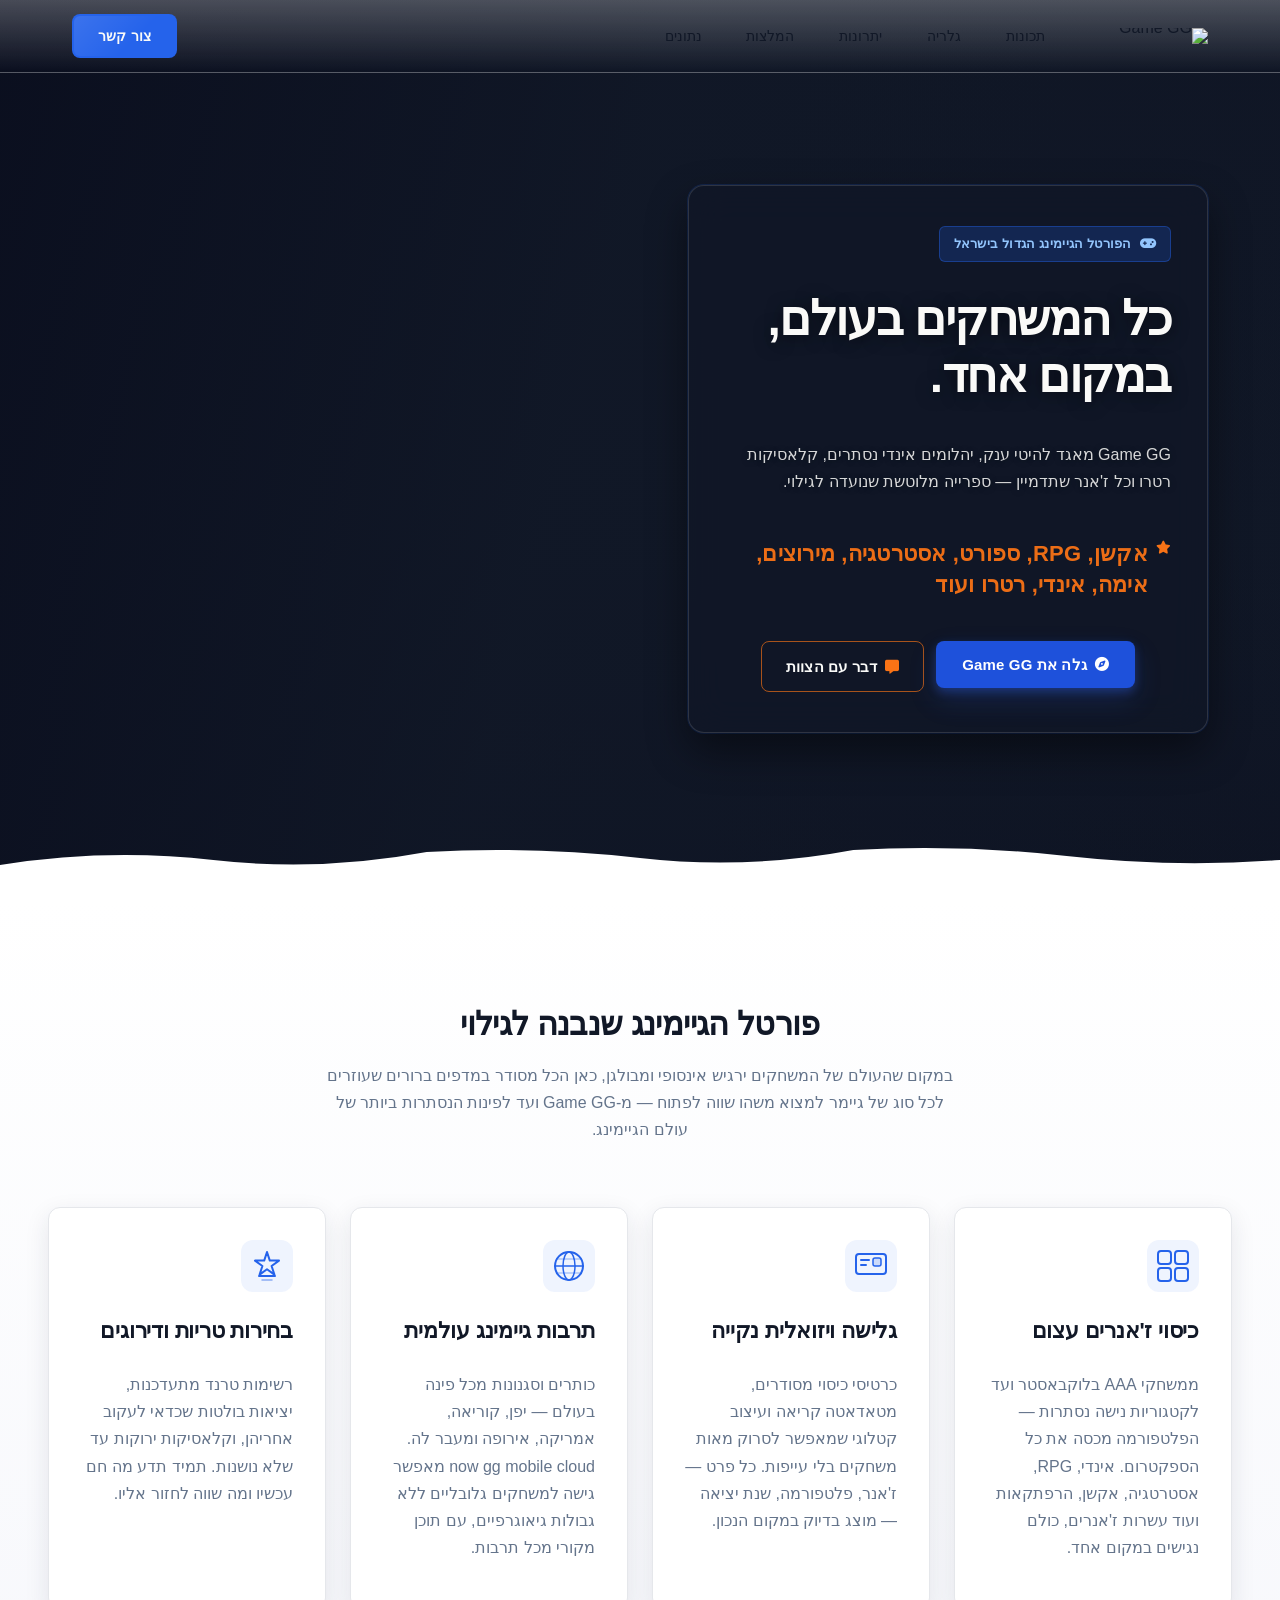
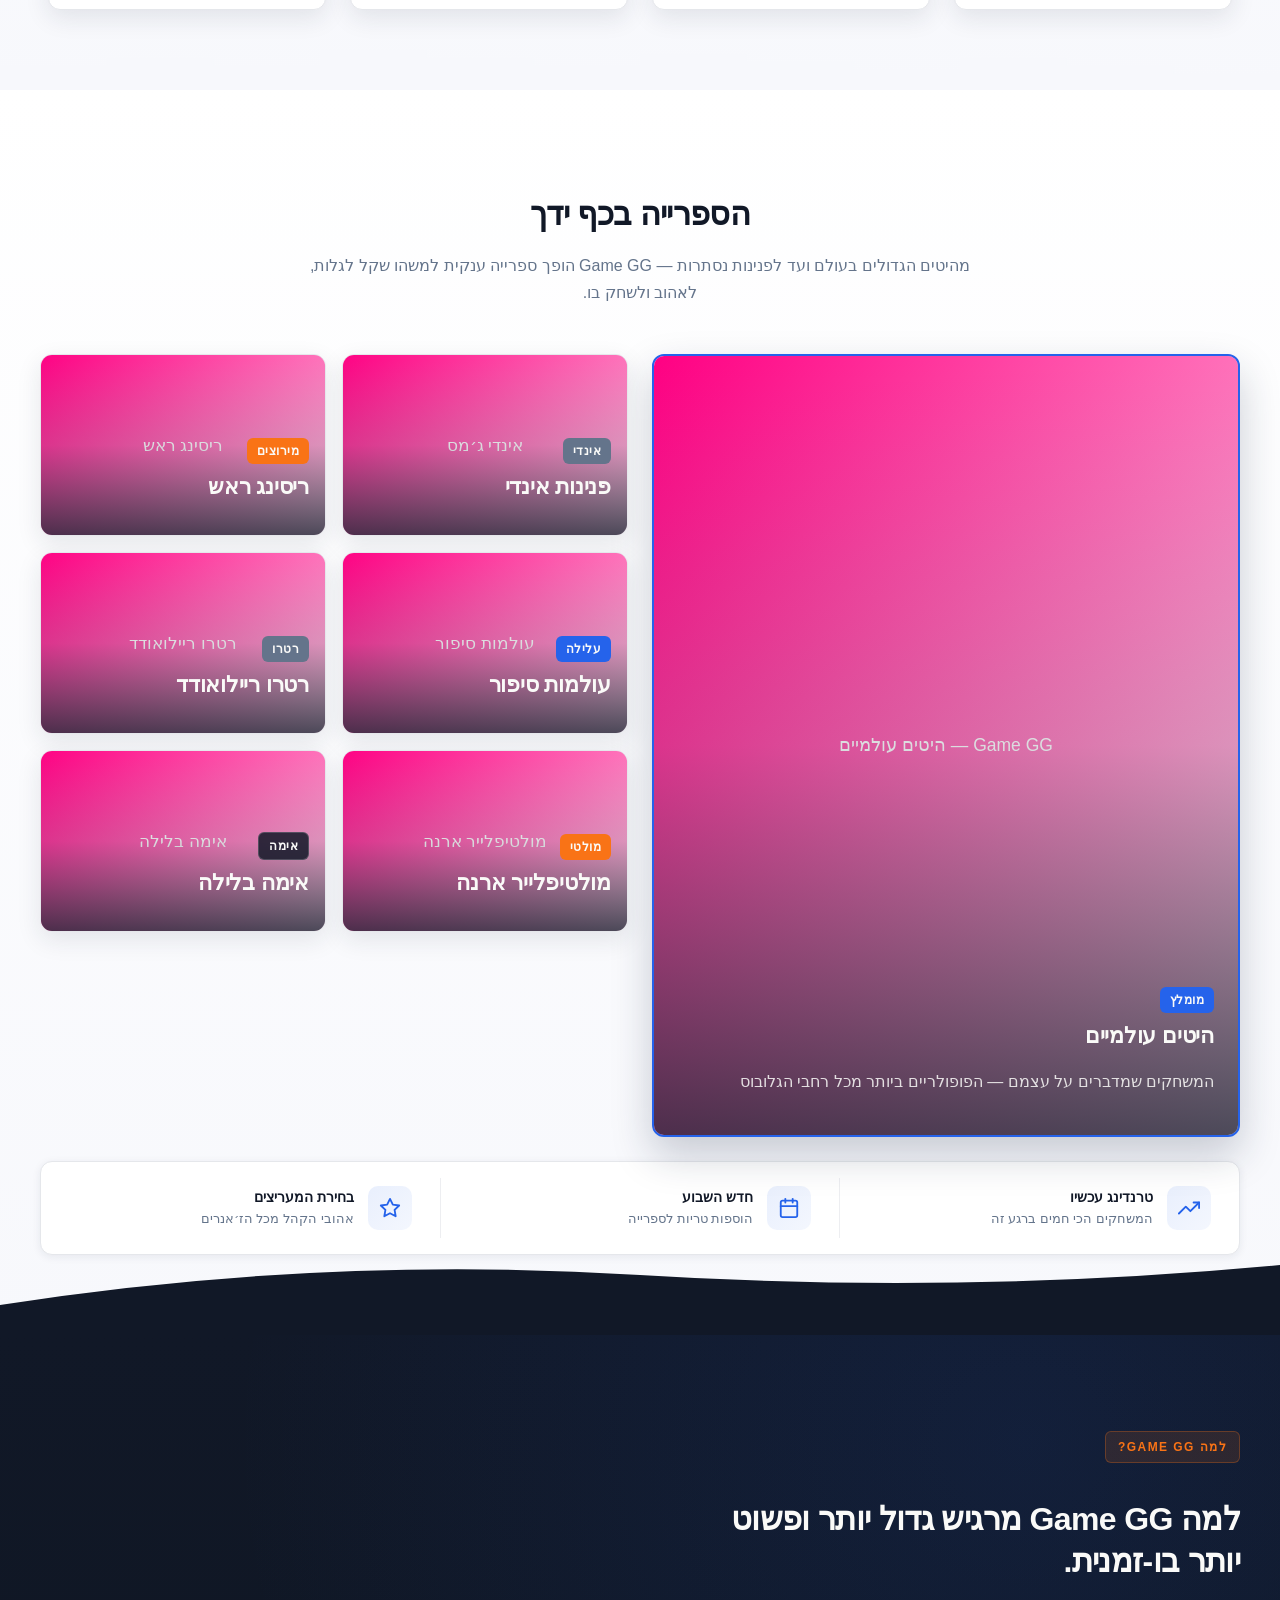
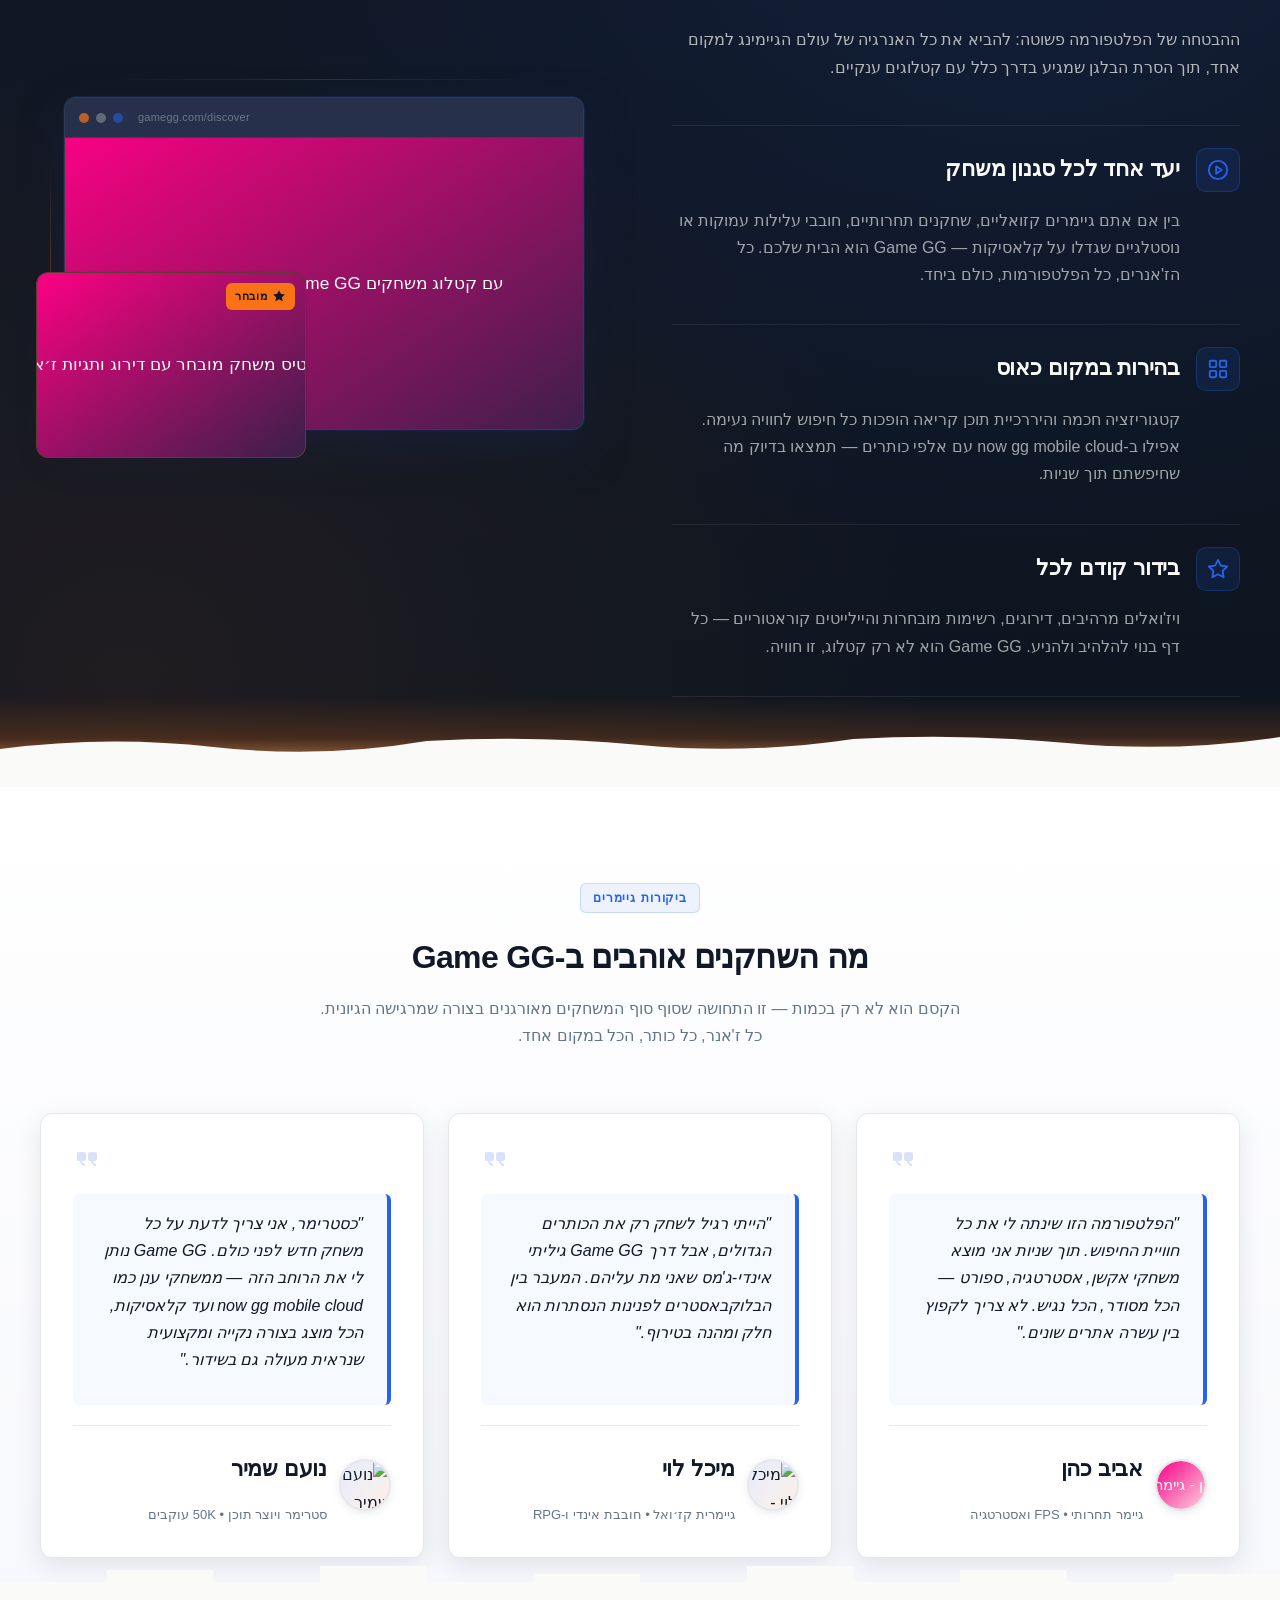
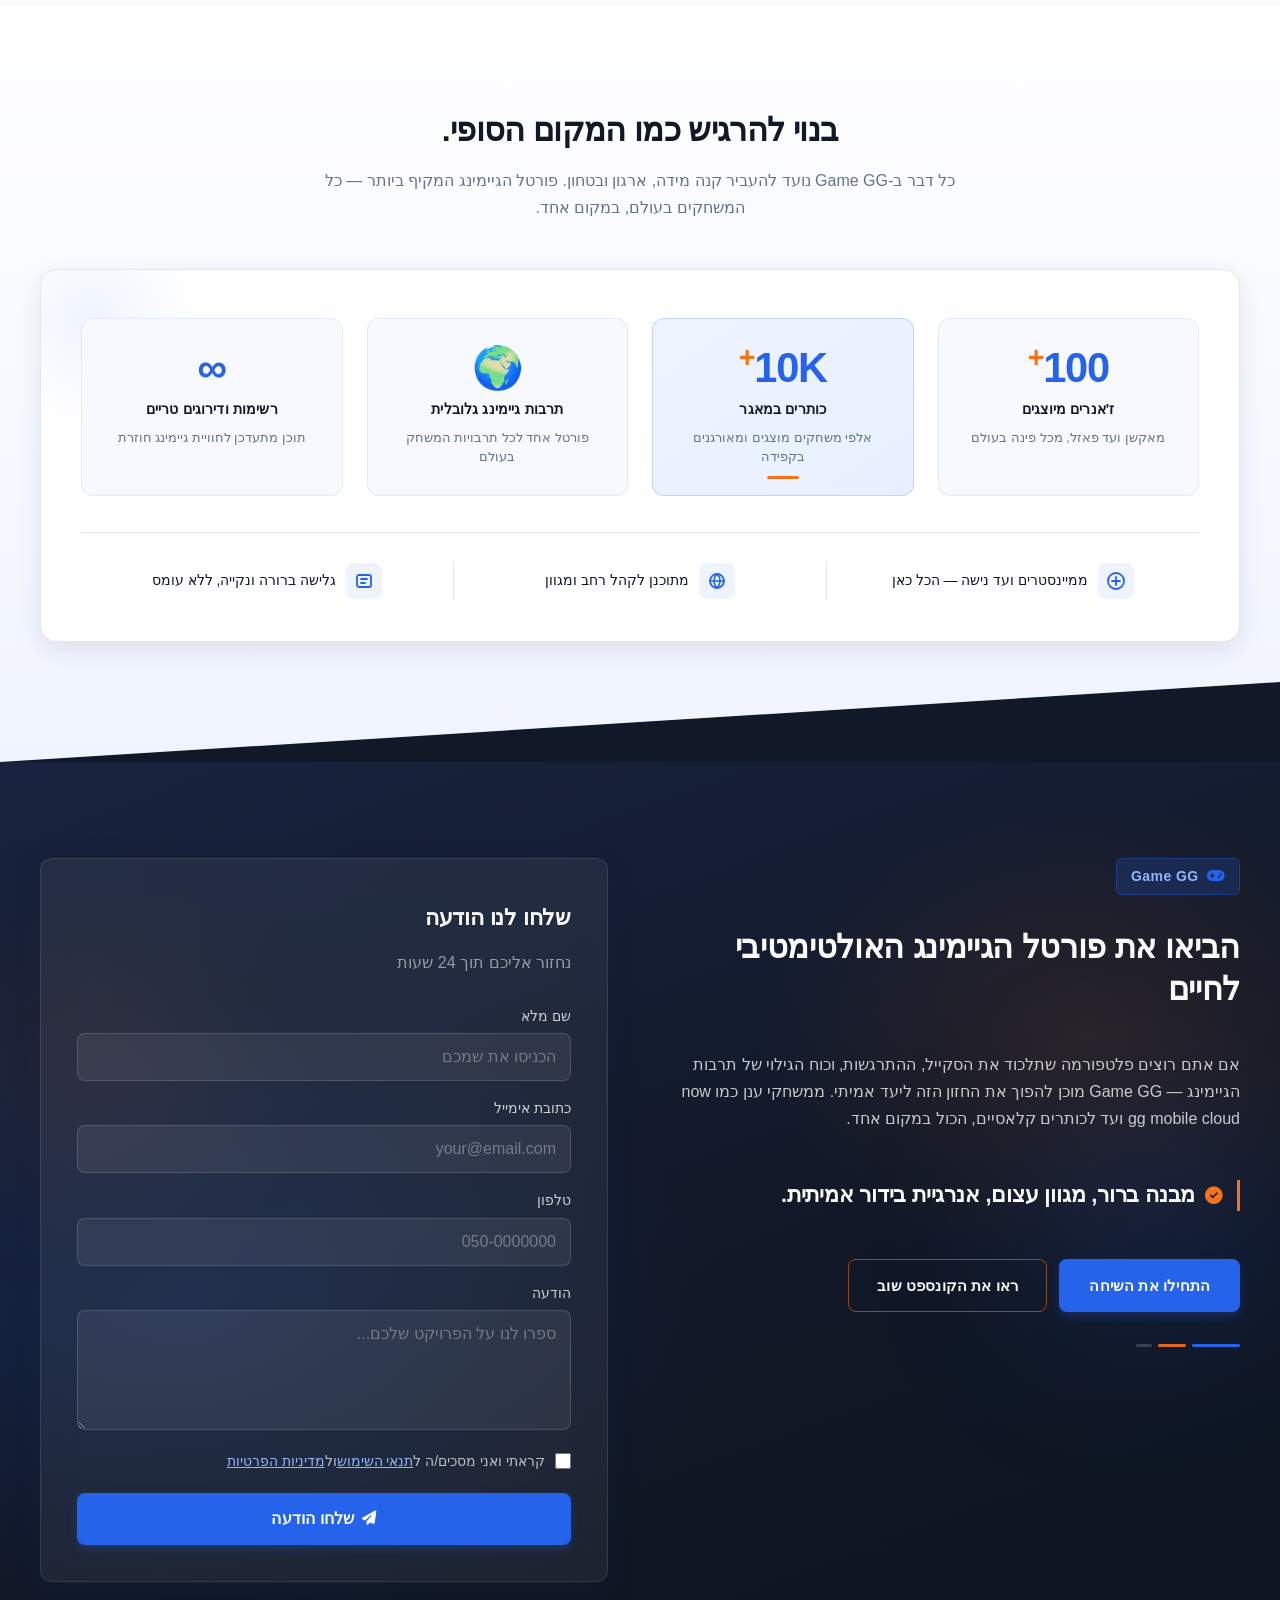
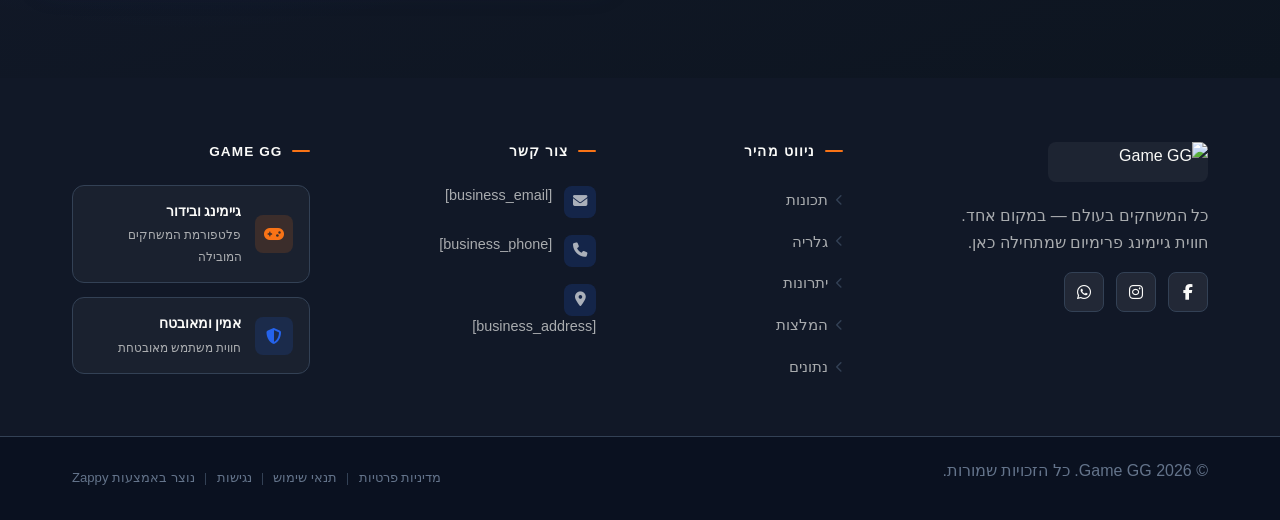
==== commit 5fb120b9: "Background sync: Progressive GitHub Sync" ====
--- a/public/index.html
+++ b/public/index.html
@@ -1 +1 @@
-<!doctype html><html dir="rtl" lang="he"><head><meta charset="UTF-8"><meta content="width=device-width,initial-scale=1" name="viewport"><meta content="index, follow" name="robots"><title>now gg mobile cloud — Game GG</title><meta content="A comprehensive gaming portal aimed at showcasing a vast collection of games from around the world. The platform is intended to serve as a one-stop destination " name="description"><meta content="now gg mobile cloud, now gg fortnite, now gg minecraft, Game GG" name="keywords"><link href="/assets/favicon.ico" rel="icon" type="image/x-icon"><link href="/assets/favicon-16x16.png" rel="icon" type="image/png" sizes="16x16"><link href="/assets/favicon-32x32.png" rel="icon" type="image/png" sizes="32x32"><link href="/assets/favicon-48x48.png" rel="icon" type="image/png" sizes="48x48"><link href="/assets/favicon-192x192.png" rel="icon" type="image/png" sizes="192x192"><link href="/assets/favicon-512x512.png" rel="icon" type="image/png" sizes="512x512"><link href="/assets/apple-touch-icon.png" rel="apple-touch-icon"><script>!function(){"use strict";var t="669d5da3-622a-43c5-9f1b-cf40f4b6b010",e="https://api.zappy5.com/api/analytics/track",a=18e5,n=2592e6,o=!0,i=!0,r=!0;var s=function(){var e="zappy_visitor_"+t,a=null;try{if(a=localStorage.getItem(e)){var o=JSON.parse(a),i=Date.now();if(i-o.created<n)return o.lastSeen=i,localStorage.setItem(e,JSON.stringify(o)),o.id}}catch(t){console.warn("Zappy Analytics: LocalStorage not available")}var r="zv_"+Date.now()+"_"+Math.random().toString(36).substr(2,9);try{localStorage.setItem(e,JSON.stringify({id:r,created:Date.now(),lastSeen:Date.now()}))}catch(t){}return r}(),c=function(){var e="zappy_session_"+t,n=null;try{if(n=sessionStorage.getItem(e)){var o=JSON.parse(n),i=Date.now();if(i-o.timestamp<a)return o.timestamp=i,sessionStorage.setItem(e,JSON.stringify(o)),o.id}}catch(t){console.warn("Zappy Analytics: SessionStorage not available")}var r="zs_"+Date.now()+"_"+Math.random().toString(36).substr(2,9);try{sessionStorage.setItem(e,JSON.stringify({id:r,timestamp:Date.now()}))}catch(t){}return r}();function l(a,n){n=n||{};var o={website_id:t,event_type:a,page_path:window.location.pathname,referrer:document.referrer||"direct",visitor_id:s,session_id:c,metadata:n};if(navigator.sendBeacon){var i=new Blob([JSON.stringify(o)],{type:"application/json"});navigator.sendBeacon(e,i)}else fetch(e,{method:"POST",headers:{"Content-Type":"application/json"},body:JSON.stringify(o),keepalive:!0}).catch(function(t){console.warn("Zappy Analytics: Failed to track event",t)})}o&&l("pageview",{title:document.title,url:window.location.href}),i&&document.addEventListener("click",function(t){var e=t.target;if("BUTTON"===e.tagName||e.closest("button")){var a="BUTTON"===e.tagName?e:e.closest("button");l("click",{element:"button",text:a.textContent.trim().substring(0,100),id:a.id||null,class:a.className||null})}else if("A"===e.tagName||e.closest("a")){var n="A"===e.tagName?e:e.closest("a");l("navigation",{element:"link",text:n.textContent.trim().substring(0,100),href:n.href,external:n.hostname!==window.location.hostname})}},!0),r&&document.addEventListener("submit",function(t){var e=t.target;l("form_submit",{form_id:e.id||null,form_name:e.name||null,form_action:e.action||null,form_method:e.method||"GET"})},!0);var d=Date.now();window.addEventListener("beforeunload",function(){l("page_unload",{time_on_page:Math.floor((Date.now()-d)/1e3),page_path:window.location.pathname})}),window.zappyAnalytics={track:l,getVisitorId:function(){return s},getSessionId:function(){return c}}}()</script><meta content="now gg mobile cloud — Game GG" property="og:title"><meta content="A comprehensive gaming portal aimed at showcasing a vast collection of games from around the world. The platform is intended to serve as a one-stop destination " property="og:description"><meta content="website" property="og:type"><meta content="he_IL" property="og:locale"><meta content="summary_large_image" name="twitter:card"><meta content="now gg mobile cloud — Game GG" name="twitter:title"><meta content="A comprehensive gaming portal aimed at showcasing a vast collection of games from around the world. The platform is intended to serve as a one-stop destination " name="twitter:description"><link href="https://cdnjs.cloudflare.com/ajax/libs/font-awesome/6.4.0/css/all.min.css" rel="stylesheet"><link href="/assets/favicon.ico" rel="icon" type="image/x-icon"><link href="/assets/favicon-16x16.png" rel="icon" type="image/png" sizes="16x16"><link href="/assets/favicon-32x32.png" rel="icon" type="image/png" sizes="32x32"><link href="/assets/favicon-48x48.png" rel="icon" type="image/png" sizes="48x48"><link href="/assets/favicon-192x192.png" rel="icon" type="image/png" sizes="192x192"><link href="/assets/favicon-512x512.png" rel="icon" type="image/png" sizes="512x512"><link href="/assets/apple-touch-icon.png" rel="apple-touch-icon"><link href="https://cdn.jsdelivr.net/npm/vanilla-cookieconsent@3/dist/cookieconsent.css" rel="stylesheet"><script src="https://cdn.jsdelivr.net/npm/vanilla-cookieconsent@3/dist/cookieconsent.umd.js"></script><script src="https://cdn.jsdelivr.net/gh/mickidum/acc_toolbar/acctoolbar/acctoolbar.min.js"></script><link href="/styles.css" rel="stylesheet"><style id="zappy-dropdown-submenu-styles">#navMenu li:has(.sub-menu),.nav-menu li:has(.sub-menu),.navbar li:has(.sub-menu),nav li:has(.sub-menu){position:relative}#navMenu .sub-menu,.nav-menu .sub-menu,.navbar .sub-menu,nav .sub-menu{display:block!important;position:absolute!important;top:100%;left:0;min-width:220px;background:#fff;border-radius:8px;box-shadow:0 8px 25px rgba(0,0,0,.15);padding:8px 0;opacity:0;visibility:hidden;transform:translateY(10px);transition:all .3s ease;z-index:1000;list-style:none;pointer-events:none}#navMenu li:hover>.sub-menu,.nav-menu li:hover>.sub-menu,.navbar li:hover>.sub-menu,nav li:hover>.sub-menu{opacity:1!important;visibility:visible!important;transform:translateY(0)!important;pointer-events:auto!important}.sub-menu li{list-style:none;margin:0;padding:0}.sub-menu a{display:block!important;padding:10px 16px!important;color:var(--text-dark,#333)!important;font-weight:500;text-decoration:none;white-space:nowrap;transition:background-color .2s}.sub-menu a:hover{background-color:#f5f5f5}[dir=rtl] .nav-menu .sub-menu,[dir=rtl] .navbar .sub-menu,[dir=rtl] nav .sub-menu,html[lang=ar] .nav-menu .sub-menu,html[lang=ar] .navbar .sub-menu,html[lang=ar] nav .sub-menu,html[lang=he] .nav-menu .sub-menu,html[lang=he] .navbar .sub-menu,html[lang=he] nav .sub-menu{left:auto!important;right:0!important}.sub-menu:empty,.sub-menu:not(:has(li)),.sub-menu:not(:has(li:not(.zappy-hidden-menu-item))){display:none!important;opacity:0!important;visibility:hidden!important;pointer-events:none!important}li:has(.menu-group-title):hover>.sub-menu{opacity:1!important;visibility:visible!important;transform:translateY(0)!important;pointer-events:auto!important}#navMenu>li>.menu-group-title,.nav-menu>li>.menu-group-title{display:inline-block;padding:.5rem 1rem;cursor:default;user-select:none}@media (max-width:768px){#navMenu .sub-menu,.nav-menu .sub-menu,.navbar .sub-menu,nav .sub-menu{position:static!important;transform:none!important;box-shadow:none!important;background:0 0!important;max-height:0;overflow:hidden;opacity:0;visibility:hidden;transition:max-height .3s ease,opacity .3s ease;padding:0!important;border-radius:0!important}.sub-menu.mobile-expanded{max-height:500px!important;opacity:1!important;visibility:visible!important;padding:8px 0 8px 16px!important}[dir=rtl] .sub-menu.mobile-expanded,html[lang=he] .sub-menu.mobile-expanded{padding:8px 16px 8px 0!important}#navMenu li:hover>.sub-menu,.nav-menu li:hover>.sub-menu,.navbar li:hover>.sub-menu,nav li:hover>.sub-menu{opacity:0;visibility:hidden;pointer-events:none}#navMenu li>.sub-menu.mobile-expanded,.nav-menu li>.sub-menu.mobile-expanded,.navbar li>.sub-menu.mobile-expanded,nav li>.sub-menu.mobile-expanded{opacity:1!important;visibility:visible!important;pointer-events:auto!important}#navMenu li:has(.sub-menu),.nav-menu li:has(.sub-menu),.navbar li:has(.sub-menu),nav li:has(.sub-menu){display:flex!important;flex-wrap:wrap!important;align-items:center!important;position:relative!important;min-height:44px!important}#navMenu li:has(.sub-menu)>a,.nav-menu li:has(.sub-menu)>a,.navbar li:has(.sub-menu)>a,nav li:has(.sub-menu)>a{flex:1!important;min-width:0!important}#navMenu li:has(.sub-menu)>.menu-group-title,.nav-menu li:has(.sub-menu)>.menu-group-title,.navbar li:has(.sub-menu)>.menu-group-title,nav li:has(.sub-menu)>.menu-group-title{flex:1!important;min-width:0!important;padding:0!important;line-height:inherit!important}#navMenu li:has(.sub-menu)>.sub-menu,.nav-menu li:has(.sub-menu)>.sub-menu,.navbar li:has(.sub-menu)>.sub-menu,nav li:has(.sub-menu)>.sub-menu{flex-basis:100%!important;width:100%!important}#navMenu li:has(.sub-menu)>a [class*=arrow],#navMenu li:has(.sub-menu)>a [class*=chevron],.nav-menu li:has(.sub-menu)>a .fa-angle-down,.nav-menu li:has(.sub-menu)>a .fa-chevron-down,.nav-menu li:has(.sub-menu)>a [class*=arrow],.nav-menu li:has(.sub-menu)>a [class*=chevron],nav li:has(.sub-menu)>a [class*=arrow],nav li:has(.sub-menu)>a [class*=chevron]{display:none!important;visibility:hidden!important}.mobile-submenu-toggle{display:flex!important;align-items:center!important;justify-content:center!important;width:44px!important;height:auto!important;background:0 0!important;border:none!important;cursor:pointer!important;color:var(--text-dark)!important;position:static!important;flex-shrink:0!important;align-self:stretch!important;z-index:2!important;padding:0!important;margin:0!important}.mobile-submenu-toggle::after{content:''!important;width:0!important;height:0!important;border-left:6px solid transparent!important;border-right:6px solid transparent!important;border-top:7px solid currentColor!important;transition:transform .3s ease!important}.mobile-submenu-toggle.expanded::after{transform:rotate(180deg)!important}.sub-menu a{padding:10px 0!important;display:block!important;color:var(--text-dark)!important}.navbar .sub-menu li a,.zappy-products-dropdown .sub-menu a,nav.navbar .sub-menu li a{color:var(--text-dark)!important}}@media (min-width:769px){.mobile-submenu-toggle{display:none!important}}</style><style id="mobile-lang-menu-deployed-css">@media (max-width:768px){.lang-switcher,.nav-container .lang-switcher,.nav-cta-container .lang-switcher,.nav-ecommerce-icons .lang-switcher,.nav-icons-left .lang-switcher,.navbar .lang-switcher,.navbar .nav-cta-container .lang-switcher{display:none!important}.mobile-lang-menu{width:100%;border-top:1px solid rgba(128,128,128,.2);padding:8px 0 0 0;margin-top:8px}.mobile-lang-toggle{display:flex!important;align-items:center;justify-content:space-between;width:100%;padding:12px 16px;background:0 0;border:none;cursor:pointer;font-size:15px;color:inherit;font-family:inherit}.mobile-lang-toggle::after{content:'';display:inline-block;width:8px;height:8px;border-right:2px solid currentColor;border-bottom:2px solid currentColor;transform:rotate(45deg);transition:transform .3s ease;margin-left:8px}.mobile-lang-toggle.expanded::after{transform:rotate(-135deg)}.mobile-lang-options{max-height:0;overflow:hidden;transition:max-height .3s ease}.mobile-lang-options.expanded{max-height:300px}.mobile-lang-option{display:flex!important;align-items:center;gap:10px;padding:10px 24px;text-decoration:none;color:inherit;font-size:14px;font-family:inherit}.mobile-lang-option:hover{background:rgba(128,128,128,.1)}.mobile-lang-option.active{font-weight:600;opacity:.7;pointer-events:none}.mobile-lang-option img{width:20px;height:20px;border-radius:50%}}@media (min-width:769px){.mobile-lang-menu{display:none!important}}</style><style id="zappy-widget-visibility">#mic-access-tool-box,#mic-access-tool-general-button,#mic-init-access-tool #mic-access-tool-box,#mic-init-access-tool #mic-access-tool-general-button,#mic-init-access-tool .mic-access-tool-general-button,._access-icon,._access-menu,.mic-access-tool-box,.mic-access-tool-general-button,div[id*=mic-access-tool-box]{display:none!important;visibility:hidden!important;opacity:0!important;pointer-events:none!important}</style></head><body><nav class="navbar" dir="rtl"><button class="mobile-toggle" aria-label="Menu" id="mobileToggle"><svg viewbox="0 0 24 24" fill="none" height="24" width="24" class="hamburger-icon"><path d="M3 12h18M3 6h18M3 18h18" stroke="currentColor" stroke-width="2" stroke-linecap="round"></path></svg><svg viewbox="0 0 24 24" fill="none" height="24" width="24" class="close-icon" style="display:none"><path d="M18 6L6 18M6 6l12 12" stroke="currentColor" stroke-width="2" stroke-linecap="round"></path></svg></button><button class="phone-header-btn" aria-label="Call" data-phone="[business_phone]"><svg viewbox="0 0 24 24" fill="currentColor" height="20" width="20"><path d="M22 16.92v3a2 2 0 0 1-2.18 2 19.79 19.79 0 0 1-8.63-3.07 19.5 19.5 0 0 1-6-6 19.79 19.79 0 0 1-3.07-8.67A2 2 0 0 1 4.11 2h3a2 2 0 0 1 2 1.72 12.84 12.84 0 0 0 .7 2.81 2 2 0 0 1-.45 2.11L8.09 9.91a16 16 0 0 0 6 6l1.27-1.27a2 2 0 0 1 2.11-.45 12.84 12.84 0 0 0 2.81.7A2 2 0 0 1 22 16.92z"></path></svg></button><div class="nav-container"><div class="nav-right-group"><div class="nav-brand"><a href="/" class="logo-link"><img alt="Game GG" src="/assets/game-gg-logo.webp" class="logo"></a></div><ul class="nav-menu" id="navMenu"><li><a href="#features">תכונות</a></li><li><a href="#showcase">גלריה</a></li><li><a href="#benefits">יתרונות</a></li><li><a href="#testimonials">המלצות</a></li><li><a href="#stats">נתונים</a></li></ul></div><div class="nav-cta-container"><a href="#cta" class="nav-cta-btn">צור קשר</a></div></div></nav><script>window.addEventListener("load",function(){const e=document.querySelector(".navbar, nav, header");if(!e)return void console.log("[Navbar] Navbar element not found");let t=document.getElementById("mobileToggle")||document.querySelector(".mobile-toggle")||document.querySelector(".hamburger")||document.querySelector(".hamburger-menu")||document.querySelector(".menu-toggle")||document.querySelector(".burger-menu")||document.querySelector('[aria-label="Menu"]')||document.querySelector('[aria-label="תפריט"]');const o=document.querySelector(".phone-header-btn"),n=window.getComputedStyle(e);let r=n.backgroundColor;if(console.log("[Navbar] Initial navbar background:",r),"transparent"===r||"rgba(0, 0, 0, 0)"===r||r.startsWith("rgba")&&r.includes(", 0)")){const e=n.backgroundImage;if(e&&"none"!==e)console.log("[Navbar] Navbar has background image/gradient, using dark text"),r="rgb(240, 240, 240)";else{const e=window.getComputedStyle(document.body).backgroundColor;console.log("[Navbar] Navbar transparent, using body background:",e),r=e}}const i=r.match(/\d+/g);if(i&&i.length>=3){const e=(.299*parseInt(i[0])+.587*parseInt(i[1])+.114*parseInt(i[2]))/255;console.log("[Navbar] Mobile button colors preserved from Claude CSS (luminance:",e.toFixed(2)+")");const n=document.createElement("style");n.id="zappy-mobile-nav-fix";document.documentElement.lang;document.documentElement.dir,n.textContent='\n        /* Hide mobile buttons on desktop, show only on mobile */\n        @media (min-width: 769px) {\n          .mobile-toggle,\n          .phone-header-btn {\n            display: none !important;\n          }\n        }\n        \n        /* Show and position mobile buttons correctly on mobile */\n        @media (max-width: 768px) {\n          .mobile-toggle,\n          .phone-header-btn {\n            position: absolute !important;\n            top: 50% !important;\n            transform: translateY(-50%) !important;\n            z-index: 1001 !important;\n            display: flex !important;\n            align-items: center !important;\n            justify-content: center !important;\n            width: 36px !important;\n            height: 36px !important;\n            border-radius: 50% !important;\n            border: none !important;\n            cursor: pointer !important;\n            padding: 6px !important;\n            background: none !important;\n            color: var(--nav-text, var(--text-dark)) !important;\n          }\n          \n          /* LTR positioning (default): hamburger LEFT, phone RIGHT */\n          html:not([dir="rtl"]):not([lang="he"]):not([lang="ar"]) .mobile-toggle,\n          html[dir="ltr"] .mobile-toggle {\n            left: 12px !important;\n            right: auto !important;\n          }\n          html:not([dir="rtl"]):not([lang="he"]):not([lang="ar"]) .phone-header-btn,\n          html[dir="ltr"] .phone-header-btn {\n            right: 12px !important;\n            left: auto !important;\n          }\n          \n          /* RTL positioning: hamburger RIGHT, phone LEFT */\n          html[dir="rtl"] .mobile-toggle,\n          html[lang="he"] .mobile-toggle,\n          html[lang="ar"] .mobile-toggle {\n            right: 12px !important;\n            left: auto !important;\n          }\n          html[dir="rtl"] .phone-header-btn,\n          html[lang="he"] .phone-header-btn,\n          html[lang="ar"] .phone-header-btn {\n            left: 12px !important;\n            right: auto !important;\n          }\n          \n          /* CRITICAL: Ensure nav-container has min-height on mobile */\n          /* All children are positioned absolutely/fixed on mobile, so height:auto collapses to 0 */\n          .nav-container {\n            min-height: 70px !important;\n            position: relative !important;\n          }\n          \n          /* Ensure SVG icons are properly sized and inherit color */\n          .mobile-toggle svg,\n          .phone-header-btn svg {\n            width: 24px !important;\n            height: 24px !important;\n            /* Don\'t force display - let JavaScript control hamburger/close toggle */\n          }\n          \n          /* Reset nav-cta-container on mobile - remove desktop box-shadow/padding */\n          /* that creates a visible ghost box when CTA button is hidden */\n          .nav-cta-container {\n            box-shadow: none !important;\n            padding: 0 !important;\n          }\n          \n          /* Hide nav-cta-container entirely on mobile when there\'s no lang-switcher */\n          /* (only the CTA button is inside, and it\'s hidden on mobile) */\n          .nav-cta-container:not(:has(.lang-switcher)) {\n            display: none !important;\n          }\n          \n          /* CRITICAL: Prevent hero image fade gradient from bleeding over headline text */\n          /* The .image-fade-gradient has bottom: -30px (extends below parent) */\n          /* On mobile stacked layout, this overlaps the h1 text below the image */\n          .hero-image-column {\n            overflow: hidden !important;\n          }\n          .image-fade-gradient {\n            bottom: 0 !important;\n          }\n          \n          /* Hide desktop language switcher on mobile - hamburger menu handles it */\n          /* High specificity to override stored CSS */\n          .lang-switcher,\n          .nav-cta-container .lang-switcher,\n          .nav-container .lang-switcher,\n          .navbar .lang-switcher,\n          .navbar .nav-cta-container .lang-switcher {\n            display: none !important;\n          }\n        }\n      ';const r=document.getElementById("zappy-mobile-nav-fix");r&&r.remove(),document.head.appendChild(n),console.log("[Navbar] Critical CSS injected for mobile nav positioning");const l=window.innerWidth<=768;if(t){const e=t.querySelector(".hamburger-icon"),o=t.querySelector(".close-icon");e&&(e.style.setProperty("width","24px","important"),e.style.setProperty("height","24px","important"),e.style.setProperty("display","block","important")),o&&(o.style.setProperty("width","24px","important"),o.style.setProperty("height","24px","important"),o.style.setProperty("display","none","important")),l?(t.style.setProperty("position","absolute","important"),t.style.setProperty("top","50%","important"),t.style.setProperty("transform","translateY(-50%)","important"),t.style.setProperty("z-index","1001","important"),t.style.removeProperty("left"),t.style.removeProperty("right"),console.log("[Navbar] Mobile toggle positioning applied (mobile viewport)")):(t.style.removeProperty("position"),t.style.removeProperty("top"),t.style.removeProperty("transform"),t.style.removeProperty("z-index"),t.style.removeProperty("left"),t.style.removeProperty("right"),console.log("[Navbar] Desktop viewport - cleared mobile toggle inline positioning"))}if(o){const e=o.querySelector("svg");e&&(e.style.width="24px",e.style.height="24px",e.setAttribute("width","24"),e.setAttribute("height","24")),l?(o.style.setProperty("position","absolute","important"),o.style.setProperty("top","50%","important"),o.style.setProperty("transform","translateY(-50%)","important"),o.style.setProperty("z-index","1001","important"),o.style.removeProperty("left"),o.style.removeProperty("right"),console.log("[Navbar] Phone button positioning applied (mobile viewport)")):(o.style.removeProperty("position"),o.style.removeProperty("top"),o.style.removeProperty("transform"),o.style.removeProperty("z-index"),o.style.removeProperty("left"),o.style.removeProperty("right"),console.log("[Navbar] Desktop viewport - cleared phone button inline positioning"))}}else console.log("[Navbar] Could not parse background color:",r);t=document.getElementById("mobileToggle")||document.querySelector(".mobile-toggle")||document.querySelector(".hamburger")||document.querySelector(".hamburger-menu")||document.querySelector(".menu-toggle")||document.querySelector(".burger-menu")||document.querySelector('[aria-label="Menu"]')||document.querySelector('[aria-label="תפריט"]');const l=document.getElementById("navMenu")||document.querySelector(".nav-menu")||document.querySelector(".nav-links")||document.querySelector("nav ul:not(.submenu)");if(!t||!l)return void console.log("[Navbar] Mobile toggle or menu not found:",{toggle:!!t,menu:!!l});l.id||(l.id="navMenu"),console.log("[Navbar] Initializing mobile menu...");const a=t.cloneNode(!0);t.parentNode.replaceChild(a,t),a.addEventListener("click",function(e){e.preventDefault(),e.stopPropagation();const t=this.querySelector(".hamburger-icon"),o=this.querySelector(".close-icon");l.classList.contains("active")?(l.classList.remove("active"),t&&t.style.setProperty("display","block","important"),o&&o.style.setProperty("display","none","important"),document.body.style.overflow="",console.log("[Navbar] Menu closed")):(l.classList.add("active"),t&&t.style.setProperty("display","none","important"),o&&o.style.setProperty("display","block","important"),document.body.style.overflow="hidden",console.log("[Navbar] Menu opened"))}),l.querySelectorAll("a").forEach(function(e){e.addEventListener("click",function(){if("#"===this.getAttribute("href"))return;const e=a.querySelector(".hamburger-icon"),t=a.querySelector(".close-icon");l.classList.remove("active"),e&&e.style.setProperty("display","block","important"),t&&t.style.setProperty("display","none","important"),document.body.style.overflow="",console.log("[Navbar] Menu closed (link clicked)")})});var s=l.querySelectorAll(".dropdown-toggle");s.forEach(function(e){e.addEventListener("click",function(e){e.preventDefault(),e.stopPropagation();var t=this.closest(".nav-dropdown");t&&(t.parentNode.querySelectorAll(".nav-dropdown.open").forEach(function(e){e!==t&&e.classList.remove("open")}),t.classList.toggle("open"),console.log("[Navbar] Dropdown toggled:",t.classList.contains("open")?"open":"closed"))})}),document.addEventListener("click",function(e){e.target.closest(".nav-dropdown")||document.querySelectorAll(".nav-dropdown.open").forEach(function(e){e.classList.remove("open")})}),console.log("[Navbar] Dropdown handlers initialized for "+s.length+" dropdowns"),o&&o.addEventListener("click",function(){const e=document.querySelectorAll('a[href^="tel:"]'),t=e.length>0?e[0].getAttribute("href").replace("tel:",""):"[business_phone]";window.location.href="tel:"+t,console.log("[Navbar] Phone button clicked")}),console.log("[Navbar] Mobile menu initialized successfully");const p=function(){const e=document.querySelector(".whatsapp-float");e&&(window.innerWidth>=769?(e.style.setProperty("display","none","important"),e.style.setProperty("visibility","hidden","important"),e.style.setProperty("opacity","0","important"),e.style.setProperty("pointer-events","none","important"),console.log("[WhatsApp] Button hidden on desktop")):(e.style.removeProperty("display"),e.style.removeProperty("visibility"),e.style.removeProperty("opacity"),e.style.removeProperty("pointer-events"),console.log("[WhatsApp] Button visible on mobile")))};let c;p(),window.addEventListener("resize",function(){clearTimeout(c),c=setTimeout(p,100)})})</script><main><section class="index-hero-section" data-layout-spec="בית-hero" dir="rtl" id="hero" data-hero-type="fullscreen-scrim"><div class="index-hero-bg"><img alt="סביבת גיימינג פרימיום עם מסכים מרובים ואור ניאון כחול וכתום" src="data:image/svg+xml,%3Csvg xmlns='http://www.w3.org/2000/svg' width='1440' height='900'%3E%3Cdefs%3E%3ClinearGradient id='grad' x1='0%25' y1='0%25' x2='100%25' y2='100%25'%3E%3Cstop offset='0%25' style='stop-color:%23FF0083;stop-opacity:1' /%3E%3Cstop offset='100%25' style='stop-color:%23FF008320;stop-opacity:1' /%3E%3C/linearGradient%3E%3C/defs%3E%3Crect width='100%25' height='100%25' fill='url(%23grad)'/%3E%3Ctext x='50%25' y='50%25' font-family='Arial, sans-serif' font-size='18' fill='white' text-anchor='middle' dy='.3em' font-weight='500'%3E%D7%A1%D7%91%D7%99%D7%91%D7%AA%20%D7%92%D7%99%D7%99%D7%9E%D7%99%D7%A0%D7%92%20%D7%A4%D7%A8%D7%99%D7%9E%D7%99%D7%95%D7%9D%20%D7%A2%D7%9D%20%D7%9E%D7%A1%D7%9B%D7%99%D7%9D%20%D7%9E%D7%A8%D7%95%D7%91%D7%99%D7%9D%20%D7%95%D7%90%D7%95%D7%A8%20%D7%A0%D7%99%D7%90%D7%95%D7%9F%20%D7%9B%D7%97%D7%95%D7%9C%20%D7%95%D7%9B%D7%AA%D7%95%D7%9D%3C/text%3E%3C/svg%3E" data-context="Cinematic ultra-wide gaming environment: multiple large curved monitors displaying vivid game art from different genres (action, RPG, racing, horror), royal blue and warm orange neon light accents illuminating a premium gaming setup, atmospheric dark room with layered game posters on walls, high-end gaming chairs, dramatic depth of field, photorealistic, moody and immersive atmosphere" data-placeholder="index-hero-image-1" height="900" width="1440" data-hero-bg="true"></div><div class="index-hero-scrim" aria-hidden="true"></div><div class="index-hero-container"><div class="index-hero-card"><div class="index-hero-badge"><i class="fa-solid fa-gamepad"></i><span>הפורטל הגיימינג הגדול בישראל</span></div><h1 class="index-hero-h1">כל המשחקים בעולם,<br>במקום אחד.</h1><p class="index-hero-body">Game GG מאגד להיטי ענק, יהלומים אינדי נסתרים, קלאסיקות רטרו וכל ז'אנר שתדמיין — ספרייה מלוטשת שנועדה לגילוי.</p><h3 class="index-hero-genres"><i class="fa-solid fa-star"></i>אקשן, RPG, ספורט, אסטרטגיה, מירוצים, אימה, אינדי, רטרו ועוד</h3><div class="index-hero-cta-row"><a href="#games" class="index-hero-btn-primary"><i class="fa-solid fa-compass"></i>גלה את Game GG</a><a href="#contact" class="index-hero-btn-secondary"><i class="fa-solid fa-message"></i>דבר עם הצוות</a></div></div></div><div class="index-hero-divider-wrapper"><svg viewbox="0 0 1440 90" aria-hidden="true" xmlns="http://www.w3.org/2000/svg" data-no-icon-edit="true" preserveaspectratio="none"><path d="M0,90 L0,55 Q120,38 240,50 T480,42 Q600,36 720,48 T960,40 Q1080,34 1200,46 T1440,50 L1440,90 Z" fill="#FFFFFF"></path></svg></div></section><section class="index-features-section" data-layout-spec="בית-features" dir="rtl" id="features"><div class="index-features-container"><div class="index-features-intro"><h2 class="index-features-heading">פורטל הגיימינג שנבנה לגילוי</h2><p class="index-features-subtext">במקום שהעולם של המשחקים ירגיש אינסופי ומבולגן, כאן הכל מסודר במדפים ברורים שעוזרים לכל סוג של גיימר למצוא משהו שווה לפתוח — מ-Game GG ועד לפינות הנסתרות ביותר של עולם הגיימינג.</p></div><div class="index-features-grid"><article class="index-feature-card"><div class="index-feature-icon-wrap"><svg viewbox="0 0 36 36" aria-hidden="true" xmlns="http://www.w3.org/2000/svg" data-element-type="icon" data-icon-type="svg" fill="none" height="36" width="36"><rect height="13" width="13" x="3" y="3" rx="3" stroke="currentColor" stroke-width="2"></rect><rect height="13" width="13" x="20" y="3" rx="3" stroke="currentColor" stroke-width="2"></rect><rect height="13" width="13" x="3" y="20" rx="3" stroke="currentColor" stroke-width="2"></rect><rect height="13" width="13" x="20" y="20" rx="3" stroke="currentColor" stroke-width="2"></rect></svg></div><div class="index-feature-content"><h3>כיסוי ז'אנרים עצום</h3><p>ממשחקי AAA בלוקבאסטר ועד לקטגוריות נישה נסתרות — הפלטפורמה מכסה את כל הספקטרום. אינדי, RPG, אסטרטגיה, אקשן, הרפתקאות ועוד עשרות ז'אנרים, כולם נגישים במקום אחד.</p></div></article><article class="index-feature-card"><div class="index-feature-icon-wrap"><svg viewbox="0 0 36 36" aria-hidden="true" xmlns="http://www.w3.org/2000/svg" data-element-type="icon" data-icon-type="svg" fill="none" height="36" width="36"><rect height="20" width="30" x="3" y="6" rx="3" stroke="currentColor" stroke-width="2"></rect><path d="M8 12h8M8 17h5" stroke="currentColor" stroke-width="2" stroke-linecap="round"></path><rect height="8" width="8" x="20" y="10" rx="2" fill="currentColor" opacity="0.18"></rect><rect height="8" width="8" x="20" y="10" rx="2" stroke="currentColor" stroke-width="1.5"></rect></svg></div><div class="index-feature-content"><h3>גלישה ויזואלית נקייה</h3><p>כרטיסי כיסוי מסודרים, מטאדאטה קריאה ועיצוב קטלוגי שמאפשר לסרוק מאות משחקים בלי עייפות. כל פרט — ז'אנר, פלטפורמה, שנת יציאה — מוצג בדיוק במקום הנכון.</p></div></article><article class="index-feature-card"><div class="index-feature-icon-wrap"><svg viewbox="0 0 36 36" aria-hidden="true" xmlns="http://www.w3.org/2000/svg" data-element-type="icon" data-icon-type="svg" fill="none" height="36" width="36"><circle cx="18" cy="18" r="14" stroke="currentColor" stroke-width="2"></circle><ellipse cx="18" cy="18" rx="6" ry="14" stroke="currentColor" stroke-width="1.5"></ellipse><path d="M4 18h28" stroke="currentColor" stroke-width="1.5" stroke-linecap="round"></path><path d="M6 11h24M6 25h24" stroke="currentColor" stroke-width="1.2" stroke-linecap="round" opacity="0.5"></path></svg></div><div class="index-feature-content"><h3>תרבות גיימינג עולמית</h3><p>כותרים וסגנונות מכל פינה בעולם — יפן, קוריאה, אמריקה, אירופה ומעבר לה. now gg mobile cloud מאפשר גישה למשחקים גלובליים ללא גבולות גיאוגרפיים, עם תוכן מקורי מכל תרבות.</p></div></article><article class="index-feature-card"><div class="index-feature-icon-wrap"><svg viewbox="0 0 36 36" aria-hidden="true" xmlns="http://www.w3.org/2000/svg" data-element-type="icon" data-icon-type="svg" fill="none" height="36" width="36"><path d="M18 4l2.8 8.6H30l-7.4 5.4 2.8 8.6L18 21.2l-7.4 5.4 2.8-8.6L6 12.6h9.2z" stroke="currentColor" stroke-width="2" stroke-linejoin="round"></path><path d="M10 28h16" stroke="currentColor" stroke-width="2" stroke-linecap="round"></path><path d="M13 32h10" stroke="currentColor" stroke-width="1.5" stroke-linecap="round" opacity="0.5"></path></svg></div><div class="index-feature-content"><h3>בחירות טריות ודירוגים</h3><p>רשימות טרנד מתעדכנות, יציאות בולטות שכדאי לעקוב אחריהן, וקלאסיקות ירוקות עד שלא נושנות. תמיד תדע מה חם עכשיו ומה שווה לחזור אליו.</p></div></article></div></div><div class="index-features-divider-wrapper" aria-hidden="true"><svg viewbox="0 0 1200 64" aria-hidden="true" xmlns="http://www.w3.org/2000/svg" data-no-icon-edit="true" preserveaspectratio="none"><path d="M0,64 L0,40 L100,40 L100,32 L200,32 L200,40 L300,40 L300,24 L400,24 L400,32 L500,32 L500,40 L600,40 L600,28 L700,28 L700,36 L800,36 L800,44 L900,44 L900,32 L1000,32 L1000,40 L1100,40 L1100,48 L1200,48 L1200,64 Z" fill="#F7F8FC"></path></svg></div></section><section class="index-showcase-section" data-layout-spec="בית-showcase" dir="rtl" id="showcase"><div class="showcase-container"><div class="showcase-header"><h2 class="showcase-title">הספרייה בכף ידך</h2><p class="showcase-subtitle">מהיטים הגדולים בעולם ועד לפנינות נסתרות — Game GG הופך ספרייה ענקית למשהו שקל לגלות, לאהוב ולשחק בו.</p></div><div class="showcase-grid"><article class="game-card game-card--featured"><figure class="game-card__figure"><img alt="היטים עולמיים — Game GG" src="data:image/svg+xml,%3Csvg xmlns='http://www.w3.org/2000/svg' width='600' height='800'%3E%3Cdefs%3E%3ClinearGradient id='grad' x1='0%25' y1='0%25' x2='100%25' y2='100%25'%3E%3Cstop offset='0%25' style='stop-color:%23FF0083;stop-opacity:1' /%3E%3Cstop offset='100%25' style='stop-color:%23FF008320;stop-opacity:1' /%3E%3C/linearGradient%3E%3C/defs%3E%3Crect width='100%25' height='100%25' fill='url(%23grad)'/%3E%3Ctext x='50%25' y='50%25' font-family='Arial, sans-serif' font-size='18' fill='white' text-anchor='middle' dy='.3em' font-weight='500'%3E%D7%94%D7%99%D7%98%D7%99%D7%9D%20%D7%A2%D7%95%D7%9C%D7%9E%D7%99%D7%99%D7%9D%20%E2%80%94%20Game%20GG%3C/text%3E%3C/svg%3E" data-context="Epic cinematic game cover art showing a dramatic world map with glowing cities, legendary heroes from different cultures, and golden light rays — representing world hits and global gaming culture for Game GG gaming portal" data-placeholder="index-showcase-image-1" height="800" width="600" class="game-card__img"><div class="game-card__overlay"></div></figure><div class="game-card__info"><span class="game-card__badge">מומלץ</span><h3 class="game-card__title">היטים עולמיים</h3><p class="game-card__meta">המשחקים שמדברים על עצמם — הפופולריים ביותר מכל רחבי הגלובוס</p></div></article><div class="showcase-grid__supporting"><article class="game-card game-card--small"><figure class="game-card__figure"><img alt="אינדי ג׳מס" src="data:image/svg+xml,%3Csvg xmlns='http://www.w3.org/2000/svg' width='300' height='200'%3E%3Cdefs%3E%3ClinearGradient id='grad' x1='0%25' y1='0%25' x2='100%25' y2='100%25'%3E%3Cstop offset='0%25' style='stop-color:%23FF0083;stop-opacity:1' /%3E%3Cstop offset='100%25' style='stop-color:%23FF008320;stop-opacity:1' /%3E%3C/linearGradient%3E%3C/defs%3E%3Crect width='100%25' height='100%25' fill='url(%23grad)'/%3E%3Ctext x='50%25' y='50%25' font-family='Arial, sans-serif' font-size='18' fill='white' text-anchor='middle' dy='.3em' font-weight='500'%3E%D7%90%D7%99%D7%A0%D7%93%D7%99%20%D7%92%D7%B3%D7%9E%D7%A1%3C/text%3E%3C/svg%3E" data-context="Colorful indie game cover art with pixel art style, quirky characters, hand-drawn world, vibrant pastel colors — representing indie gems category for gaming portal" data-placeholder="index-showcase-image-2" height="200" width="300" class="game-card__img"><div class="game-card__overlay"></div></figure><div class="game-card__info"><span class="game-card__badge game-card__badge--accent">אינדי</span><h3 class="game-card__title">פנינות אינדי</h3></div></article><article class="game-card game-card--small"><figure class="game-card__figure"><img alt="ריסינג ראש" src="data:image/svg+xml,%3Csvg xmlns='http://www.w3.org/2000/svg' width='300' height='200'%3E%3Cdefs%3E%3ClinearGradient id='grad' x1='0%25' y1='0%25' x2='100%25' y2='100%25'%3E%3Cstop offset='0%25' style='stop-color:%23FF0083;stop-opacity:1' /%3E%3Cstop offset='100%25' style='stop-color:%23FF008320;stop-opacity:1' /%3E%3C/linearGradient%3E%3C/defs%3E%3Crect width='100%25' height='100%25' fill='url(%23grad)'/%3E%3Ctext x='50%25' y='50%25' font-family='Arial, sans-serif' font-size='18' fill='white' text-anchor='middle' dy='.3em' font-weight='500'%3E%D7%A8%D7%99%D7%A1%D7%99%D7%A0%D7%92%20%D7%A8%D7%90%D7%A9%3C/text%3E%3C/svg%3E" data-context="High speed racing game cover art with sleek sports cars on a neon-lit track, motion blur effects, dramatic perspective — representing racing games category for gaming portal" data-placeholder="index-showcase-image-3" height="200" width="300" class="game-card__img"><div class="game-card__overlay"></div></figure><div class="game-card__info"><span class="game-card__badge game-card__badge--secondary">מירוצים</span><h3 class="game-card__title">ריסינג ראש</h3></div></article><article class="game-card game-card--small"><figure class="game-card__figure"><img alt="עולמות סיפור" src="data:image/svg+xml,%3Csvg xmlns='http://www.w3.org/2000/svg' width='300' height='200'%3E%3Cdefs%3E%3ClinearGradient id='grad' x1='0%25' y1='0%25' x2='100%25' y2='100%25'%3E%3Cstop offset='0%25' style='stop-color:%23FF0083;stop-opacity:1' /%3E%3Cstop offset='100%25' style='stop-color:%23FF008320;stop-opacity:1' /%3E%3C/linearGradient%3E%3C/defs%3E%3Crect width='100%25' height='100%25' fill='url(%23grad)'/%3E%3Ctext x='50%25' y='50%25' font-family='Arial, sans-serif' font-size='18' fill='white' text-anchor='middle' dy='.3em' font-weight='500'%3E%D7%A2%D7%95%D7%9C%D7%9E%D7%95%D7%AA%20%D7%A1%D7%99%D7%A4%D7%95%D7%A8%3C/text%3E%3C/svg%3E" data-context="Immersive narrative RPG game cover art with lush fantasy forest, mysterious ancient ruins, glowing runes, atmospheric fog — representing story-driven games for gaming portal" data-placeholder="index-showcase-image-4" height="200" width="300" class="game-card__img"><div class="game-card__overlay"></div></figure><div class="game-card__info"><span class="game-card__badge">עלילה</span><h3 class="game-card__title">עולמות סיפור</h3></div></article><article class="game-card game-card--small"><figure class="game-card__figure"><img alt="רטרו ריילואודד" src="data:image/svg+xml,%3Csvg xmlns='http://www.w3.org/2000/svg' width='300' height='200'%3E%3Cdefs%3E%3ClinearGradient id='grad' x1='0%25' y1='0%25' x2='100%25' y2='100%25'%3E%3Cstop offset='0%25' style='stop-color:%23FF0083;stop-opacity:1' /%3E%3Cstop offset='100%25' style='stop-color:%23FF008320;stop-opacity:1' /%3E%3C/linearGradient%3E%3C/defs%3E%3Crect width='100%25' height='100%25' fill='url(%23grad)'/%3E%3Ctext x='50%25' y='50%25' font-family='Arial, sans-serif' font-size='18' fill='white' text-anchor='middle' dy='.3em' font-weight='500'%3E%D7%A8%D7%98%D7%A8%D7%95%20%D7%A8%D7%99%D7%99%D7%9C%D7%95%D7%90%D7%95%D7%93%D7%93%3C/text%3E%3C/svg%3E" data-context="Retro gaming cover art with classic 8-bit and 16-bit pixel art, vintage game cartridges, CRT monitor glow, nostalgic arcade aesthetic — representing retro games category for gaming portal" data-placeholder="index-showcase-image-5" height="200" width="300" class="game-card__img"><div class="game-card__overlay"></div></figure><div class="game-card__info"><span class="game-card__badge game-card__badge--accent">רטרו</span><h3 class="game-card__title">רטרו ריילואודד</h3></div></article><article class="game-card game-card--small"><figure class="game-card__figure"><img alt="מולטיפלייר ארנה" src="data:image/svg+xml,%3Csvg xmlns='http://www.w3.org/2000/svg' width='300' height='200'%3E%3Cdefs%3E%3ClinearGradient id='grad' x1='0%25' y1='0%25' x2='100%25' y2='100%25'%3E%3Cstop offset='0%25' style='stop-color:%23FF0083;stop-opacity:1' /%3E%3Cstop offset='100%25' style='stop-color:%23FF008320;stop-opacity:1' /%3E%3C/linearGradient%3E%3C/defs%3E%3Crect width='100%25' height='100%25' fill='url(%23grad)'/%3E%3Ctext x='50%25' y='50%25' font-family='Arial, sans-serif' font-size='18' fill='white' text-anchor='middle' dy='.3em' font-weight='500'%3E%D7%9E%D7%95%D7%9C%D7%98%D7%99%D7%A4%D7%9C%D7%99%D7%99%D7%A8%20%D7%90%D7%A8%D7%A0%D7%94%3C/text%3E%3C/svg%3E" data-context="Multiplayer online battle arena game cover art with diverse team of warriors, competitive arena stage, electric energy effects, crowd atmosphere — representing multiplayer games for gaming portal" data-placeholder="index-showcase-image-6" height="200" width="300" class="game-card__img"><div class="game-card__overlay"></div></figure><div class="game-card__info"><span class="game-card__badge game-card__badge--secondary">מולטי</span><h3 class="game-card__title">מולטיפלייר ארנה</h3></div></article><article class="game-card game-card--small"><figure class="game-card__figure"><img alt="אימה בלילה" src="data:image/svg+xml,%3Csvg xmlns='http://www.w3.org/2000/svg' width='300' height='200'%3E%3Cdefs%3E%3ClinearGradient id='grad' x1='0%25' y1='0%25' x2='100%25' y2='100%25'%3E%3Cstop offset='0%25' style='stop-color:%23FF0083;stop-opacity:1' /%3E%3Cstop offset='100%25' style='stop-color:%23FF008320;stop-opacity:1' /%3E%3C/linearGradient%3E%3C/defs%3E%3Crect width='100%25' height='100%25' fill='url(%23grad)'/%3E%3Ctext x='50%25' y='50%25' font-family='Arial, sans-serif' font-size='18' fill='white' text-anchor='middle' dy='.3em' font-weight='500'%3E%D7%90%D7%99%D7%9E%D7%94%20%D7%91%D7%9C%D7%99%D7%9C%D7%94%3C/text%3E%3C/svg%3E" data-context="Late night horror game cover art with dark haunted mansion, flickering candles, shadowy monster silhouette, eerie moonlight, spine-chilling atmosphere — representing horror games category for gaming portal" data-placeholder="index-showcase-image-7" height="200" width="300" class="game-card__img"><div class="game-card__overlay"></div></figure><div class="game-card__info"><span class="game-card__badge game-card__badge--dark">אימה</span><h3 class="game-card__title">אימה בלילה</h3></div></article></div></div><div class="showcase-stat-banner"><div class="stat-block"><div class="stat-block__icon"><svg viewbox="0 0 24 24" aria-hidden="true" xmlns="http://www.w3.org/2000/svg" data-element-type="icon" data-icon-type="svg" fill="none" height="22" width="22" stroke="currentColor" stroke-linecap="round" stroke-linejoin="round" stroke-width="2"><polyline points="23 6 13.5 15.5 8.5 10.5 1 18"></polyline><polyline points="17 6 23 6 23 12"></polyline></svg></div><div class="stat-block__content"><span class="stat-block__label">טרנדינג עכשיו</span><span class="stat-block__value">המשחקים הכי חמים ברגע זה</span></div></div><div class="stat-divider" aria-hidden="true"></div><div class="stat-block"><div class="stat-block__icon"><svg viewbox="0 0 24 24" aria-hidden="true" xmlns="http://www.w3.org/2000/svg" data-element-type="icon" data-icon-type="svg" fill="none" height="22" width="22" stroke="currentColor" stroke-linecap="round" stroke-linejoin="round" stroke-width="2"><rect height="18" width="18" x="3" y="4" rx="2" ry="2"></rect><line x1="16" x2="16" y1="2" y2="6"></line><line x1="8" x2="8" y1="2" y2="6"></line><line x1="3" x2="21" y1="10" y2="10"></line></svg></div><div class="stat-block__content"><span class="stat-block__label">חדש השבוע</span><span class="stat-block__value">הוספות טריות לספרייה</span></div></div><div class="stat-divider" aria-hidden="true"></div><div class="stat-block"><div class="stat-block__icon"><svg viewbox="0 0 24 24" aria-hidden="true" xmlns="http://www.w3.org/2000/svg" data-element-type="icon" data-icon-type="svg" fill="none" height="22" width="22" stroke="currentColor" stroke-linecap="round" stroke-linejoin="round" stroke-width="2"><polygon points="12 2 15.09 8.26 22 9.27 17 14.14 18.18 21.02 12 17.77 5.82 21.02 7 14.14 2 9.27 8.91 8.26 12 2"></polygon></svg></div><div class="stat-block__content"><span class="stat-block__label">בחירת המעריצים</span><span class="stat-block__value">אהובי הקהל מכל הז׳אנרים</span></div></div></div></div><div class="showcase-divider-wrapper"><svg viewbox="0 0 1200 80" aria-hidden="true" xmlns="http://www.w3.org/2000/svg" data-no-icon-edit="true" preserveaspectratio="none"><path d="M0,80 L0,50 Q300,0 600,20 Q900,40 1200,10 L1200,80 Z" fill="#111827"></path></svg></div></section><section class="index-benefits-section" data-layout-spec="בית-benefits" dir="rtl"><div class="index-benefits-container"><div class="index-benefits-content"><div class="index-benefits-label">למה Game GG?</div><h2 class="index-benefits-heading">למה Game GG מרגיש גדול יותר ופשוט יותר בו-זמנית.</h2><p class="index-benefits-intro">ההבטחה של הפלטפורמה פשוטה: להביא את כל האנרגיה של עולם הגיימינג למקום אחד, תוך הסרת הבלגן שמגיע בדרך כלל עם קטלוגים ענקיים.</p><div class="index-benefits-list"><div class="index-benefit-row"><div class="index-benefit-icon-wrap"><svg viewbox="0 0 24 24" aria-hidden="true" data-element-type="icon" data-icon-type="svg" fill="none" height="22" width="22" stroke="currentColor" stroke-linecap="round" stroke-linejoin="round" stroke-width="2"><circle cx="12" cy="12" r="10"></circle><polygon points="10 8 16 12 10 16 10 8"></polygon></svg></div><div class="index-benefit-text"><h3>יעד אחד לכל סגנון משחק</h3><p>בין אם אתם גיימרים קזואליים, שחקנים תחרותיים, חובבי עלילות עמוקות או נוסטלגיים שגדלו על קלאסיקות — Game GG הוא הבית שלכם. כל הז'אנרים, כל הפלטפורמות, כולם ביחד.</p></div></div><div class="index-benefit-row"><div class="index-benefit-icon-wrap"><svg viewbox="0 0 24 24" aria-hidden="true" data-element-type="icon" data-icon-type="svg" fill="none" height="22" width="22" stroke="currentColor" stroke-linecap="round" stroke-linejoin="round" stroke-width="2"><rect height="7" width="7" x="3" y="3" rx="1"></rect><rect height="7" width="7" x="14" y="3" rx="1"></rect><rect height="7" width="7" x="3" y="14" rx="1"></rect><rect height="7" width="7" x="14" y="14" rx="1"></rect></svg></div><div class="index-benefit-text"><h3>בהירות במקום כאוס</h3><p>קטגוריזציה חכמה והיררכיית תוכן קריאה הופכות כל חיפוש לחוויה נעימה. אפילו ב-now gg mobile cloud עם אלפי כותרים — תמצאו בדיוק מה שחיפשתם תוך שניות.</p></div></div><div class="index-benefit-row"><div class="index-benefit-icon-wrap"><svg viewbox="0 0 24 24" aria-hidden="true" data-element-type="icon" data-icon-type="svg" fill="none" height="22" width="22" stroke="currentColor" stroke-linecap="round" stroke-linejoin="round" stroke-width="2"><path d="M12 2l3.09 6.26L22 9.27l-5 4.87 1.18 6.88L12 17.77l-6.18 3.25L7 14.14 2 9.27l6.91-1.01L12 2z"></path></svg></div><div class="index-benefit-text"><h3>בידור קודם לכל</h3><p>ויז'ואלים מרהיבים, דירוגים, רשימות מובחרות והיילייטים קוראטוריים — כל דף בנוי להלהיב ולהניע. Game GG הוא לא רק קטלוג, זו חוויה.</p></div></div></div></div><div class="index-benefits-visual"><div class="index-benefits-visual-inner"><div class="index-benefits-main-panel"><div class="index-benefits-panel-chrome"><span class="index-chrome-dot"></span><span class="index-chrome-dot"></span><span class="index-chrome-dot"></span><span class="index-chrome-url">gamegg.com/discover</span></div><img alt="ממשק פלטפורמת Game GG עם קטלוג משחקים" src="data:image/svg+xml,%3Csvg xmlns='http://www.w3.org/2000/svg' width='540' height='360'%3E%3Cdefs%3E%3ClinearGradient id='grad' x1='0%25' y1='0%25' x2='100%25' y2='100%25'%3E%3Cstop offset='0%25' style='stop-color:%23FF0083;stop-opacity:1' /%3E%3Cstop offset='100%25' style='stop-color:%23FF008320;stop-opacity:1' /%3E%3C/linearGradient%3E%3C/defs%3E%3Crect width='100%25' height='100%25' fill='url(%23grad)'/%3E%3Ctext x='50%25' y='50%25' font-family='Arial, sans-serif' font-size='18' fill='white' text-anchor='middle' dy='.3em' font-weight='500'%3E%D7%9E%D7%9E%D7%A9%D7%A7%20%D7%A4%D7%9C%D7%98%D7%A4%D7%95%D7%A8%D7%9E%D7%AA%20Game%20GG%20%D7%A2%D7%9D%20%D7%A7%D7%98%D7%9C%D7%95%D7%92%20%D7%9E%D7%A9%D7%97%D7%A7%D7%99%D7%9D%3C/text%3E%3C/svg%3E" data-context="A sleek gaming platform interface screenshot showing a dark-themed game catalog with colorful game tiles arranged in a clean grid. Games include action, RPG, and adventure genres with vibrant cover art. The UI has a dark navy background with blue and orange accent colors, search bar at top, category filters, and featured game highlights. Modern, editorial design, cinematic quality." data-placeholder="index-benefits-image-1" height="360" width="540" class="index-benefits-img-main"></div><div class="index-benefits-secondary-tile"><img alt="כרטיס משחק מובחר עם דירוג ותגיות ז׳אנר" src="data:image/svg+xml,%3Csvg xmlns='http://www.w3.org/2000/svg' width='280' height='200'%3E%3Cdefs%3E%3ClinearGradient id='grad' x1='0%25' y1='0%25' x2='100%25' y2='100%25'%3E%3Cstop offset='0%25' style='stop-color:%23FF0083;stop-opacity:1' /%3E%3Cstop offset='100%25' style='stop-color:%23FF008320;stop-opacity:1' /%3E%3C/linearGradient%3E%3C/defs%3E%3Crect width='100%25' height='100%25' fill='url(%23grad)'/%3E%3Ctext x='50%25' y='50%25' font-family='Arial, sans-serif' font-size='18' fill='white' text-anchor='middle' dy='.3em' font-weight='500'%3E%D7%9B%D7%A8%D7%98%D7%99%D7%A1%20%D7%9E%D7%A9%D7%97%D7%A7%20%D7%9E%D7%95%D7%91%D7%97%D7%A8%20%D7%A2%D7%9D%20%D7%93%D7%99%D7%A8%D7%95%D7%92%20%D7%95%D7%AA%D7%92%D7%99%D7%95%D7%AA%20%D7%96%D7%B3%D7%90%D7%A0%D7%A8%3C/text%3E%3C/svg%3E" data-context="A close-up screenshot of a gaming portal detail page showing a featured game card with ranking badge, genre tags, and star rating. The game shown is an action-adventure title with dramatic cover art. Dark UI with orange accent highlights, compact typography, and a &quot;play now&quot; button. Cinematic and polished." data-placeholder="index-benefits-image-2" height="200" width="280" class="index-benefits-img-secondary"><div class="index-benefits-tile-badge"><svg viewbox="0 0 24 24" aria-hidden="true" data-element-type="icon" data-icon-type="svg" fill="currentColor" height="14" width="14"><path d="M12 2l3.09 6.26L22 9.27l-5 4.87 1.18 6.88L12 17.77l-6.18 3.25L7 14.14 2 9.27l6.91-1.01L12 2z"></path></svg><span>מובחר</span></div></div><div class="index-benefits-accent-line index-benefits-accent-line--v" aria-hidden="true"></div><div class="index-benefits-accent-line index-benefits-accent-line--h" aria-hidden="true"></div></div></div></div><div class="index-benefits-divider-wrapper"><svg viewbox="0 0 1200 90" aria-hidden="true" xmlns="http://www.w3.org/2000/svg" data-no-icon-edit="true" preserveaspectratio="none"><defs><linearGradient id="ib-orange-band" x1="0" x2="0" y1="0" y2="1"><stop offset="0%" stop-color="rgba(249,115,22,0)"></stop><stop offset="45%" stop-color="rgba(249,115,22,0.18)"></stop><stop offset="100%" stop-color="#FAFAF8"></stop></linearGradient></defs><rect height="90" width="1200" x="0" y="0" fill="url(#ib-orange-band)"></rect><path d="M0,90 L0,52 Q100,38 200,50 T400,44 Q500,38 600,48 T800,42 Q900,36 1000,46 T1200,40 L1200,90 Z" fill="var(--bg-light)"></path></svg></div></section><section class="index-testimonials-section" data-layout-spec="בית-testimonials" dir="rtl" id="testimonials"><div class="index-testimonials-container"><div class="index-testimonials-intro"><span class="index-testimonials-eyebrow">ביקורות גיימרים</span><h2 class="index-testimonials-title">מה השחקנים אוהבים ב-Game GG</h2><p class="index-testimonials-subtitle">הקסם הוא לא רק בכמות — זו התחושה שסוף סוף המשחקים מאורגנים בצורה שמרגישה הגיונית. כל ז'אנר, כל כותר, הכל במקום אחד.</p></div><div class="index-testimonials-grid"><article class="index-testimonials-card"><div class="index-testimonials-quote-icon" aria-hidden="true"><svg viewbox="0 0 28 28" fill="none" height="28" width="28" data-element-type="icon" data-icon-type="svg" xmlns="http://www.w3.org/2000/svg"><path d="M4 8C4 6.89543 4.89543 6 6 6H11C12.1046 6 13 6.89543 13 8V13C13 14.1046 12.1046 15 11 15H9C9 16.6569 10.3431 18 12 18V20C9.23858 20 7 17.7614 7 15H6C4.89543 15 4 14.1046 4 13V8Z" fill="currentColor" opacity="0.18"></path><path d="M15 8C15 6.89543 15.8954 6 17 6H22C23.1046 6 24 6.89543 24 8V13C24 14.1046 23.1046 15 22 15H20C20 16.6569 21.3431 18 23 18V20C20.2386 20 18 17.7614 18 15H17C15.8954 15 15 14.1046 15 13V8Z" fill="currentColor" opacity="0.18"></path></svg></div><blockquote class="index-testimonials-quote"><p>"הפלטפורמה הזו שינתה לי את כל חוויית החיפוש. תוך שניות אני מוצא משחקי אקשן, אסטרטגיה, ספורט — הכל מסודר, הכל נגיש. לא צריך לקפוץ בין עשרה אתרים שונים."</p></blockquote><div class="index-testimonials-author"><div class="index-testimonials-avatar"><img alt="אביב כהן - גיימר תחרותי" src="data:image/svg+xml,%3Csvg xmlns='http://www.w3.org/2000/svg' width='56' height='56'%3E%3Cdefs%3E%3ClinearGradient id='grad' x1='0%25' y1='0%25' x2='100%25' y2='100%25'%3E%3Cstop offset='0%25' style='stop-color:%23FF0083;stop-opacity:1' /%3E%3Cstop offset='100%25' style='stop-color:%23FF008320;stop-opacity:1' /%3E%3C/linearGradient%3E%3C/defs%3E%3Crect width='100%25' height='100%25' fill='url(%23grad)'/%3E%3Ctext x='50%25' y='50%25' font-family='Arial, sans-serif' font-size='18' fill='white' text-anchor='middle' dy='.3em' font-weight='500'%3E%D7%90%D7%91%D7%99%D7%91%20%D7%9B%D7%94%D7%9F%20-%20%D7%92%D7%99%D7%99%D7%9E%D7%A8%20%D7%AA%D7%97%D7%A8%D7%95%D7%AA%D7%99%3C/text%3E%3C/svg%3E" data-context="Abstract gamer portrait avatar for a competitive esports player, pixel art style with blue and orange gaming colors, circular crop, clean minimal design for a gaming portal testimonial" data-placeholder="index-testimonials-image-1" height="56" width="56"></div><div class="index-testimonials-author-info"><h3 class="index-testimonials-author-name">אביב כהן</h3><span class="index-testimonials-author-role">גיימר תחרותי • FPS ואסטרטגיה</span></div></div></article><article class="index-testimonials-card"><div class="index-testimonials-quote-icon" aria-hidden="true"><svg viewbox="0 0 28 28" fill="none" height="28" width="28" data-element-type="icon" data-icon-type="svg" xmlns="http://www.w3.org/2000/svg"><path d="M4 8C4 6.89543 4.89543 6 6 6H11C12.1046 6 13 6.89543 13 8V13C13 14.1046 12.1046 15 11 15H9C9 16.6569 10.3431 18 12 18V20C9.23858 20 7 17.7614 7 15H6C4.89543 15 4 14.1046 4 13V8Z" fill="currentColor" opacity="0.18"></path><path d="M15 8C15 6.89543 15.8954 6 17 6H22C23.1046 6 24 6.89543 24 8V13C24 14.1046 23.1046 15 22 15H20C20 16.6569 21.3431 18 23 18V20C20.2386 20 18 17.7614 18 15H17C15.8954 15 15 14.1046 15 13V8Z" fill="currentColor" opacity="0.18"></path></svg></div><blockquote class="index-testimonials-quote"><p>"הייתי רגיל לשחק רק את הכותרים הגדולים, אבל דרך Game GG גיליתי אינדי-ג'מס שאני מת עליהם. המעבר בין הבלוקבאסטרים לפנינות הנסתרות הוא חלק ומהנה בטירוף."</p></blockquote><div class="index-testimonials-author"><div class="index-testimonials-avatar"><img alt="מיכל לוי - גיימרית קז׳ואל" src="/assets/site-index-testimonials-image-2.webp" data-context="Abstract casual gamer portrait avatar, warm and friendly illustration style with soft orange and purple tones, circular crop, for a gaming portal testimonial card" data-placeholder="index-testimonials-image-2" height="56" width="56"></div><div class="index-testimonials-author-info"><h3 class="index-testimonials-author-name">מיכל לוי</h3><span class="index-testimonials-author-role">גיימרית קז׳ואל • חובבת אינדי ו-RPG</span></div></div></article><article class="index-testimonials-card"><div class="index-testimonials-quote-icon" aria-hidden="true"><svg viewbox="0 0 28 28" fill="none" height="28" width="28" data-element-type="icon" data-icon-type="svg" xmlns="http://www.w3.org/2000/svg"><path d="M4 8C4 6.89543 4.89543 6 6 6H11C12.1046 6 13 6.89543 13 8V13C13 14.1046 12.1046 15 11 15H9C9 16.6569 10.3431 18 12 18V20C9.23858 20 7 17.7614 7 15H6C4.89543 15 4 14.1046 4 13V8Z" fill="currentColor" opacity="0.18"></path><path d="M15 8C15 6.89543 15.8954 6 17 6H22C23.1046 6 24 6.89543 24 8V13C24 14.1046 23.1046 15 22 15H20C20 16.6569 21.3431 18 23 18V20C20.2386 20 18 17.7614 18 15H17C15.8954 15 15 14.1046 15 13V8Z" fill="currentColor" opacity="0.18"></path></svg></div><blockquote class="index-testimonials-quote"><p>"כסטרימר, אני צריך לדעת על כל משחק חדש לפני כולם. Game GG נותן לי את הרוחב הזה — ממשחקי ענן כמו now gg mobile cloud ועד קלאסיקות, הכל מוצג בצורה נקייה ומקצועית שנראית מעולה גם בשידור."</p></blockquote><div class="index-testimonials-author"><div class="index-testimonials-avatar"><img alt="נועם שמיר - סטרימר ויוצר תוכן" src="/assets/site-index-testimonials-image-3.webp" data-context="Abstract gaming streamer content creator portrait avatar, dynamic illustration with purple and electric blue streaming aesthetic, circular crop, for a gaming portal testimonial card" data-placeholder="index-testimonials-image-3" height="56" width="56"></div><div class="index-testimonials-author-info"><h3 class="index-testimonials-author-name">נועם שמיר</h3><span class="index-testimonials-author-role">סטרימר ויוצר תוכן • 50K עוקבים</span></div></div></article></div></div><div class="index-testimonials-divider-wrapper"><svg viewbox="0 0 1200 48" aria-hidden="true" xmlns="http://www.w3.org/2000/svg" data-no-icon-edit="true" preserveaspectratio="none"><path d="M0,48 L0,24 L100,24 L100,12 L200,12 L200,24 L300,24 L300,8 L400,8 L400,24 L500,24 L500,16 L600,16 L600,24 L700,24 L700,8 L800,8 L800,24 L900,24 L900,12 L1000,12 L1000,24 L1100,24 L1100,16 L1200,16 L1200,48 Z" fill="#FAFAF8"></path></svg></div></section><section class="index-stats-section" data-layout-spec="בית-stats" dir="rtl" id="stats"><div class="stats-container"><div class="stats-header"><h2 class="stats-heading">בנוי להרגיש כמו המקום הסופי.</h2><p class="stats-subheading">כל דבר ב-Game GG נועד להעביר קנה מידה, ארגון ובטחון. פורטל הגיימינג המקיף ביותר — כל המשחקים בעולם, במקום אחד.</p></div><div class="stats-inset-panel"><div class="stats-grid"><article class="stat-card"><div class="stat-number">100<span class="stat-plus">+</span></div><div class="stat-label">ז'אנרים מיוצגים</div><div class="stat-desc">מאקשן ועד פאזל, מכל פינה בעולם</div></article><article class="stat-card stat-card--accent"><div class="stat-number">10K<span class="stat-plus">+</span></div><div class="stat-label">כותרים במאגר</div><div class="stat-desc">אלפי משחקים מוצגים ומאורגנים בקפידה</div></article><article class="stat-card"><div class="stat-number">🌍</div><div class="stat-label">תרבות גיימינג גלובלית</div><div class="stat-desc">פורטל אחד לכל תרבויות המשחק בעולם</div></article><article class="stat-card"><div class="stat-number">∞</div><div class="stat-label">רשימות ודירוגים טריים</div><div class="stat-desc">תוכן מתעדכן לחוויית גיימינג חוזרת</div></article></div><div class="trust-strip"><div class="trust-divider"></div><div class="trust-items"><div class="trust-item"><span class="trust-icon"><svg viewbox="0 0 20 20" aria-hidden="true" xmlns="http://www.w3.org/2000/svg" data-element-type="icon" data-icon-type="svg" fill="none" height="20" width="20"><circle cx="10" cy="10" r="8" stroke="currentColor" stroke-width="1.8"></circle><path d="M6 10h8M10 6v8" stroke="currentColor" stroke-width="1.8" stroke-linecap="round"></path></svg></span><span class="trust-text">ממיינסטרים ועד נישה — הכל כאן</span></div><div class="trust-separator" aria-hidden="true"></div><div class="trust-item"><span class="trust-icon"><svg viewbox="0 0 20 20" aria-hidden="true" xmlns="http://www.w3.org/2000/svg" data-element-type="icon" data-icon-type="svg" fill="none" height="20" width="20"><path d="M3 10a7 7 0 1 0 14 0A7 7 0 0 0 3 10Z" stroke="currentColor" stroke-width="1.8"></path><path d="M10 3c-2 2-3 4.5-3 7s1 5 3 7M10 3c2 2 3 4.5 3 7s-1 5-3 7M3 10h14" stroke="currentColor" stroke-width="1.5" stroke-linecap="round"></path></svg></span><span class="trust-text">מתוכנן לקהל רחב ומגוון</span></div><div class="trust-separator" aria-hidden="true"></div><div class="trust-item"><span class="trust-icon"><svg viewbox="0 0 20 20" aria-hidden="true" xmlns="http://www.w3.org/2000/svg" data-element-type="icon" data-icon-type="svg" fill="none" height="20" width="20"><rect height="12" width="14" x="3" y="4" rx="2" stroke="currentColor" stroke-width="1.8"></rect><path d="M7 8h6M7 12h4" stroke="currentColor" stroke-width="1.8" stroke-linecap="round"></path></svg></span><span class="trust-text">גלישה ברורה ונקייה, ללא עומס</span></div></div></div></div></div><div class="stats-divider-wrapper"><svg viewbox="0 0 1440 80" aria-hidden="true" xmlns="http://www.w3.org/2000/svg" data-no-icon-edit="true" preserveaspectratio="none"><polygon points="0,80 1440,80 1440,0" fill="var(--bg-dark)"></polygon></svg></div></section><section class="index-cta-section" data-layout-spec="בית-cta" dir="rtl" id="cta"><div class="index-cta-container"><div class="index-cta-content"><div class="index-cta-badge"><i class="fa-solid fa-gamepad"></i><span>Game GG</span></div><h2 class="index-cta-heading">הביאו את פורטל הגיימינג האולטימטיבי לחיים</h2><p class="index-cta-desc">אם אתם רוצים פלטפורמה שתלכוד את הסקייל, ההתרגשות, וכוח הגילוי של תרבות הגיימינג — Game GG מוכן להפוך את החזון הזה ליעד אמיתי. ממשחקי ענן כמו now gg mobile cloud ועד לכותרים קלאסיים, הכול במקום אחד.</p><h3 class="index-cta-reassurance"><i class="fa-solid fa-check-circle"></i>מבנה ברור, מגוון עצום, אנרגיית בידור אמיתית.</h3><div class="index-cta-btn-group"><a href="#contact" class="btn-primary index-cta-btn-main">התחילו את השיחה</a><a href="#" class="btn-secondary index-cta-btn-sec">ראו את הקונספט שוב</a></div><div class="index-cta-accent-lines" aria-hidden="true"><span class="acl acl-blue"></span><span class="acl acl-orange"></span><span class="acl acl-dim"></span></div></div><div class="index-cta-form-col"><div class="index-cta-form-card" id="contact"><div class="index-cta-form-header"><h3 class="index-cta-form-title">שלחו לנו הודעה</h3><p class="index-cta-form-subtitle">נחזור אליכם תוך 24 שעות</p></div><form class="contact-form" novalidate=""><div class="index-cta-field"><label for="cta-name">שם מלא</label><input name="name" type="text" id="cta-name" placeholder="הכניסו את שמכם" required=""></div><div class="index-cta-field"><label for="cta-email">כתובת אימייל</label><input name="email" type="email" id="cta-email" placeholder="your@email.com" required=""></div><div class="index-cta-field"><label for="cta-phone">טלפון</label><input name="phone" type="tel" id="cta-phone" placeholder="050-0000000"></div><div class="index-cta-field"><label for="cta-message">הודעה</label><textarea id="cta-message" name="message" placeholder="ספרו לנו על הפרויקט שלכם..." required="" rows="4"></textarea></div><div class="privacy-consent"><label class="privacy-consent-label"><input name="privacy_consent" type="checkbox" required="" class="privacy-consent-checkbox"><span>קראתי ואני מסכים/ה ל<a href="/terms" target="_blank">תנאי השימוש</a>ול<a href="/privacy" target="_blank">מדיניות הפרטיות</a></span></label></div><button class="index-cta-submit" type="submit"><i class="fa-solid fa-paper-plane"></i>שלחו הודעה</button></form></div></div></div><div class="index-cta-glow index-cta-glow-blue" aria-hidden="true"></div><div class="index-cta-glow index-cta-glow-orange" aria-hidden="true"></div></section></main><footer class="site-footer"><div class="footer-top"><div class="footer-container"><div class="footer-grid"><div class="footer-col footer-brand"><img alt="Game GG" src="/assets/game-gg-logo.webp" class="logo"><p class="brand-tagline">כל המשחקים בעולם — במקום אחד. חווית גיימינג פרימיום שמתחילה כאן.</p><div class="social-links"><a href="[facebook_handle]" aria-label="Facebook"><i class="fab fa-facebook-f"></i></a><a href="[instagram_handle]" aria-label="Instagram"><i class="fab fa-instagram"></i></a><a href="[whatsapp_handle]" aria-label="WhatsApp"><i class="fab fa-whatsapp"></i></a></div></div><div class="footer-col"><h4 class="footer-heading"><span class="heading-accent"></span>ניווט מהיר</h4><ul class="footer-links"><li><a href="#features"><i class="fas fa-chevron-left link-icon"></i>תכונות</a></li><li><a href="#showcase"><i class="fas fa-chevron-left link-icon"></i>גלריה</a></li><li><a href="#benefits"><i class="fas fa-chevron-left link-icon"></i>יתרונות</a></li><li><a href="#testimonials"><i class="fas fa-chevron-left link-icon"></i>המלצות</a></li><li><a href="#stats"><i class="fas fa-chevron-left link-icon"></i>נתונים</a></li></ul></div><div class="footer-col"><h4 class="footer-heading"><span class="heading-accent"></span>צור קשר</h4><ul class="footer-contact"><li><span class="contact-icon"><i class="fas fa-envelope"></i></span><a href="mailto:[business_email]">[business_email]</a></li><li><span class="contact-icon"><i class="fas fa-phone"></i></span><a href="tel:[business_phone]">[business_phone]</a></li><li><a href="/"><span class="contact-icon"><i class="fas fa-map-marker-alt"></i></span><span>[business_address]</span></a></li></ul></div><div class="footer-col footer-badge-col"><h4 class="footer-heading"><span class="heading-accent"></span>Game GG</h4><div class="footer-badge"><div class="badge-icon"><i class="fas fa-gamepad"></i></div><div class="badge-text"><strong>גיימינג ובידור</strong><span>פלטפורמת המשחקים המובילה</span></div></div><div class="footer-badge footer-badge--secondary"><div class="badge-icon badge-icon--secondary"><i class="fas fa-shield-alt"></i></div><div class="badge-text"><strong>אמין ומאובטח</strong><span>חווית משתמש מאובטחת</span></div></div></div></div></div></div><div class="footer-bottom"><div class="footer-container"><div class="footer-bottom-inner"><p class="copyright">© 2026 Game GG. כל הזכויות שמורות.</p><div class="footer-bottom-links"><a href="/privacy">מדיניות פרטיות</a><span class="divider"></span><a href="/terms">תנאי שימוש</a><span class="divider"></span><a href="/accessibility">נגישות</a><span class="divider"></span><a href="https://zappy5.com" class="zappy-attribution" target="_blank">נוצר באמצעות Zappy</a></div></div></div></div></footer><a href="https://wa.me/[whatsapp_handle]" class="whatsapp-float" aria-label="WhatsApp"><i class="fab fa-whatsapp"></i></a><div data-integration="accessibility:toolbar"></div><script src="/script.js"></script><script id="zappy-mobile-submenu-script">!function(){function e(){if(window.innerWidth>768)return document.querySelectorAll(".mobile-submenu-toggle").forEach(function(e){e.remove()}),void document.querySelectorAll(".sub-menu.mobile-expanded").forEach(function(e){e.classList.remove("mobile-expanded")});document.querySelectorAll(".nav-menu li:has(.sub-menu), nav li:has(.sub-menu), .navbar li:has(.sub-menu), #navMenu li:has(.sub-menu)").forEach(function(e){if(!e.querySelector(".mobile-submenu-toggle")){var t=e.querySelector(".sub-menu"),n=e.querySelector(":scope > a");if(t&&n){var o=document.createElement("button");o.className="mobile-submenu-toggle",o.setAttribute("aria-label","Toggle submenu"),o.setAttribute("type","button"),n.insertAdjacentElement("afterend",o),o.addEventListener("click",function(e){e.preventDefault(),e.stopPropagation(),document.querySelectorAll(".sub-menu.mobile-expanded").forEach(function(e){if(e!==t){e.classList.remove("mobile-expanded");var n=e.parentElement.querySelector(".mobile-submenu-toggle");n&&n.classList.remove("expanded")}}),t.classList.toggle("mobile-expanded"),o.classList.toggle("expanded")})}}})}var t;"loading"===document.readyState?document.addEventListener("DOMContentLoaded",e):e(),window.addEventListener("resize",function(){clearTimeout(t),t=setTimeout(e,250)});var n=new MutationObserver(function(t){t.forEach(function(t){if("attributes"===t.type){var n=t.target;n.classList&&(n.classList.contains("active")||n.classList.contains("open"))&&setTimeout(e,100)}})});setTimeout(function(){document.querySelectorAll(".mobile-menu, .nav-menu, #navMenu, nav").forEach(function(e){n.observe(e,{attributes:!0,attributeFilter:["class","style"]})})},500)}()</script><script id="zappy-navbar-scroll-effect">!function(){var e=document.querySelector("nav.navbar,.navbar:not(.zappy-catalog-menu)"),t=document.querySelector(".zappy-catalog-menu,#zappy-catalog-menu");if(e){var r="rgba(250,250,248,0.85)",o=getComputedStyle(document.documentElement),a=o.getPropertyValue("--text-dark").trim()||"#1a1a1a",s=(o.getPropertyValue("--text-light").trim(),a);e.style.transition="background 0.3s ease,backdrop-filter 0.3s ease,-webkit-backdrop-filter 0.3s ease,box-shadow 0.3s ease",t&&(t.style.transition="background 0.3s ease,backdrop-filter 0.3s ease,-webkit-backdrop-filter 0.3s ease");var n="a,.navbar-brand,.navbar-brand a,.dropdown-toggle,.mobile-toggle,.phone-header-btn,.mobile-hamburger-btn,.mobile-close-btn,.mobile-submenu-toggle,.nav-link",l=["cart-link","login-link","nav-search-toggle","search-toggle"];window.addEventListener("scroll",f,{passive:!0}),window.addEventListener("resize",f,{passive:!0}),f();var i=document.querySelector('section[class*="hero"],[data-hero-type],main>section:first-child'),d=!1;if(i){var p=getComputedStyle(i),c=p.backgroundImage;if(c&&"none"!==c)if(-1!==c.indexOf("url(")){var b=p.backgroundColor.match(/\d+/g);d=!(b&&b.length>=3)||h(parseInt(b[0]),parseInt(b[1]),parseInt(b[2]))<.4}else if(-1!==c.indexOf("gradient")){var y=c.match(/rgba?\(\s*(\d+)\s*,\s*(\d+)\s*,\s*(\d+)/g);if(y&&y.length>0){for(var g=0,m=0;m<y.length;m++){var u=y[m].match(/\d+/g);g+=h(parseInt(u[0]),parseInt(u[1]),parseInt(u[2]))}d=g/y.length<.4}else d=!0}else d=!0;else{var k=p.backgroundColor.match(/\d+/g);k&&k.length>=3&&(d=h(parseInt(k[0]),parseInt(k[1]),parseInt(k[2]))<.4)}}d||(window.removeEventListener("scroll",f),window.removeEventListener("resize",f),e.classList.add("scrolled"),window.innerWidth>768&&(e.style.setProperty("--frosted-text",s),e.style.setProperty("background-image","none","important"),e.style.setProperty("background-color",r,"important"),e.style.backdropFilter="blur(12px)",e.style.webkitBackdropFilter="blur(12px)",e.style.boxShadow="0 2px 16px rgba(0,0,0,0.12)",w(e,s)),t&&(t.classList.add("scrolled"),window.innerWidth>768&&(t.style.setProperty("background",r,"important"),t.style.setProperty("backdrop-filter","blur(12px)","important"),t.style.setProperty("-webkit-backdrop-filter","blur(12px)","important"),w(t,s))),window._zappyNavNoDarkHero=!0)}function w(e,t){for(var r=e.querySelectorAll(n),o=0;o<r.length;o++){var a=!1;(r[o].closest(".sub-menu")||r[o].closest(".dropdown-menu"))&&(a=!0);for(var s=0;s<l.length;s++)if(r[o].classList.contains(l[s])){a=!0;break}a||r[o].style.setProperty("color",t,"important")}}function v(e){for(var t=e.querySelectorAll(n),r=0;r<t.length;r++)t[r].closest(".sub-menu")||t[r].closest(".dropdown-menu")||t[r].style.removeProperty("color")}function f(){if(!window._zappyNavNoDarkHero){if(window.innerWidth<=768)return e.classList.remove("scrolled"),v(e),void(t&&(t.classList.remove("scrolled"),v(t)));(window.scrollY||window.pageYOffset)>60?(e.classList.add("scrolled"),e.style.setProperty("background-color",r,"important"),e.style.setProperty("background-image","none","important"),e.style.setProperty("--frosted-text",s),e.style.backdropFilter="blur(12px)",e.style.webkitBackdropFilter="blur(12px)",e.style.boxShadow="0 2px 16px rgba(0,0,0,0.12)",w(e,s),t&&(t.classList.add("scrolled"),t.style.setProperty("background",r,"important"),t.style.setProperty("backdrop-filter","blur(12px)","important"),t.style.setProperty("-webkit-backdrop-filter","blur(12px)","important"),w(t,s))):(e.classList.remove("scrolled"),e.style.setProperty("background-color","transparent","important"),e.style.removeProperty("background-image"),e.style.removeProperty("--frosted-text"),e.style.backdropFilter="none",e.style.webkitBackdropFilter="none",e.style.boxShadow="none",v(e),t&&(t.classList.remove("scrolled"),t.style.setProperty("background","transparent","important"),t.style.setProperty("backdrop-filter","none","important"),t.style.setProperty("-webkit-backdrop-filter","none","important"),v(t)))}}function h(e,t,r){return t/=255,r/=255,.2126*(e=(e/=255)<=.03928?e/12.92:Math.pow((e+.055)/1.055,2.4))+.7152*(t=t<=.03928?t/12.92:Math.pow((t+.055)/1.055,2.4))+.0722*(r=r<=.03928?r/12.92:Math.pow((r+.055)/1.055,2.4))}}()</script><script id="zappy-mobile-lang-menu-script">!function(){function e(){if(window.innerWidth>768){var e=document.querySelector(".mobile-lang-menu");e&&e.remove()}else if(!document.querySelector(".mobile-lang-menu")){var n=document.querySelector(".lang-switcher");if(n){var a=n.querySelector(".lang-switcher-dropdown");if(a){var i=a.querySelectorAll(".lang-option");if(0!==i.length){var t=document.getElementById("navMenu")||document.querySelector(".nav-menu")||document.querySelector("nav ul");if(t){var l=document.documentElement.lang||"en",s=document.createElement("div");s.className="mobile-lang-menu";var c={he:{name:"עברית",flag:"https://api.iconify.design/circle-flags/il.svg"},en:{name:"English",flag:"https://api.iconify.design/circle-flags/us.svg"},ar:{name:"العربية",flag:"https://api.iconify.design/circle-flags/sa.svg"},fr:{name:"Français",flag:"https://api.iconify.design/circle-flags/fr.svg"},es:{name:"Español",flag:"https://api.iconify.design/circle-flags/es.svg"},de:{name:"Deutsch",flag:"https://api.iconify.design/circle-flags/de.svg"},ru:{name:"Русский",flag:"https://api.iconify.design/circle-flags/ru.svg"},zh:{name:"中文",flag:"https://api.iconify.design/circle-flags/cn.svg"},ja:{name:"日本語",flag:"https://api.iconify.design/circle-flags/jp.svg"},pt:{name:"Português",flag:"https://api.iconify.design/circle-flags/br.svg"},it:{name:"Italiano",flag:"https://api.iconify.design/circle-flags/it.svg"},ko:{name:"한국어",flag:"https://api.iconify.design/circle-flags/kr.svg"}}[l]||{name:l,flag:""},r=document.createElement("button");r.className="mobile-lang-toggle",r.type="button";var g=c.flag?'<img src="'+c.flag+'" width="20" height="20" alt="" style="border-radius:50%;margin-right:8px;margin-left:8px;">':"";r.innerHTML=g+c.name,s.appendChild(r);var o=document.createElement("div");o.className="mobile-lang-options";var d=document.createElement("a");d.className="mobile-lang-option active",d.href="#",d.innerHTML=g+c.name,o.appendChild(d),i.forEach(function(e){var n=document.createElement("a");n.className="mobile-lang-option",n.href=e.getAttribute("href"),n.innerHTML=e.innerHTML,o.appendChild(n)}),s.appendChild(o),t.appendChild(s),r.addEventListener("click",function(e){e.preventDefault(),e.stopPropagation(),r.classList.toggle("expanded"),o.classList.toggle("expanded")})}}}}}}"loading"===document.readyState?document.addEventListener("DOMContentLoaded",e):e(),window.addEventListener("resize",function(){clearTimeout(window._mlrt),window._mlrt=setTimeout(e,250)})}()</script></body></html>+<!doctype html><html dir="rtl" lang="he"><head><meta charset="UTF-8"><meta content="width=device-width,initial-scale=1" name="viewport"><meta content="index, follow" name="robots"><title>now gg mobile cloud — Game GG</title><meta content="A comprehensive gaming portal aimed at showcasing a vast collection of games from around the world. The platform is intended to serve as a one-stop destination " name="description"><meta content="now gg mobile cloud, now gg fortnite, now gg minecraft, Game GG" name="keywords"><link href="/assets/favicon.ico" rel="icon" type="image/x-icon"><link href="/assets/favicon-16x16.png" rel="icon" type="image/png" sizes="16x16"><link href="/assets/favicon-32x32.png" rel="icon" type="image/png" sizes="32x32"><link href="/assets/favicon-48x48.png" rel="icon" type="image/png" sizes="48x48"><link href="/assets/favicon-192x192.png" rel="icon" type="image/png" sizes="192x192"><link href="/assets/favicon-512x512.png" rel="icon" type="image/png" sizes="512x512"><link href="/assets/apple-touch-icon.png" rel="apple-touch-icon"><script>!function(){"use strict";var t="669d5da3-622a-43c5-9f1b-cf40f4b6b010",e="https://api.zappy5.com/api/analytics/track",a=18e5,n=2592e6,o=!0,i=!0,r=!0;var s=function(){var e="zappy_visitor_"+t,a=null;try{if(a=localStorage.getItem(e)){var o=JSON.parse(a),i=Date.now();if(i-o.created<n)return o.lastSeen=i,localStorage.setItem(e,JSON.stringify(o)),o.id}}catch(t){console.warn("Zappy Analytics: LocalStorage not available")}var r="zv_"+Date.now()+"_"+Math.random().toString(36).substr(2,9);try{localStorage.setItem(e,JSON.stringify({id:r,created:Date.now(),lastSeen:Date.now()}))}catch(t){}return r}(),c=function(){var e="zappy_session_"+t,n=null;try{if(n=sessionStorage.getItem(e)){var o=JSON.parse(n),i=Date.now();if(i-o.timestamp<a)return o.timestamp=i,sessionStorage.setItem(e,JSON.stringify(o)),o.id}}catch(t){console.warn("Zappy Analytics: SessionStorage not available")}var r="zs_"+Date.now()+"_"+Math.random().toString(36).substr(2,9);try{sessionStorage.setItem(e,JSON.stringify({id:r,timestamp:Date.now()}))}catch(t){}return r}();function l(a,n){n=n||{};var o={website_id:t,event_type:a,page_path:window.location.pathname,referrer:document.referrer||"direct",visitor_id:s,session_id:c,metadata:n};if(navigator.sendBeacon){var i=new Blob([JSON.stringify(o)],{type:"application/json"});navigator.sendBeacon(e,i)}else fetch(e,{method:"POST",headers:{"Content-Type":"application/json"},body:JSON.stringify(o),keepalive:!0}).catch(function(t){console.warn("Zappy Analytics: Failed to track event",t)})}o&&l("pageview",{title:document.title,url:window.location.href}),i&&document.addEventListener("click",function(t){var e=t.target;if("BUTTON"===e.tagName||e.closest("button")){var a="BUTTON"===e.tagName?e:e.closest("button");l("click",{element:"button",text:a.textContent.trim().substring(0,100),id:a.id||null,class:a.className||null})}else if("A"===e.tagName||e.closest("a")){var n="A"===e.tagName?e:e.closest("a");l("navigation",{element:"link",text:n.textContent.trim().substring(0,100),href:n.href,external:n.hostname!==window.location.hostname})}},!0),r&&document.addEventListener("submit",function(t){var e=t.target;l("form_submit",{form_id:e.id||null,form_name:e.name||null,form_action:e.action||null,form_method:e.method||"GET"})},!0);var d=Date.now();window.addEventListener("beforeunload",function(){l("page_unload",{time_on_page:Math.floor((Date.now()-d)/1e3),page_path:window.location.pathname})}),window.zappyAnalytics={track:l,getVisitorId:function(){return s},getSessionId:function(){return c}}}()</script><meta content="now gg mobile cloud — Game GG" property="og:title"><meta content="A comprehensive gaming portal aimed at showcasing a vast collection of games from around the world. The platform is intended to serve as a one-stop destination " property="og:description"><meta content="website" property="og:type"><meta content="he_IL" property="og:locale"><meta content="summary_large_image" name="twitter:card"><meta content="now gg mobile cloud — Game GG" name="twitter:title"><meta content="A comprehensive gaming portal aimed at showcasing a vast collection of games from around the world. The platform is intended to serve as a one-stop destination " name="twitter:description"><link href="https://cdnjs.cloudflare.com/ajax/libs/font-awesome/6.4.0/css/all.min.css" rel="stylesheet"><link href="/assets/favicon.ico" rel="icon" type="image/x-icon"><link href="/assets/favicon-16x16.png" rel="icon" type="image/png" sizes="16x16"><link href="/assets/favicon-32x32.png" rel="icon" type="image/png" sizes="32x32"><link href="/assets/favicon-48x48.png" rel="icon" type="image/png" sizes="48x48"><link href="/assets/favicon-192x192.png" rel="icon" type="image/png" sizes="192x192"><link href="/assets/favicon-512x512.png" rel="icon" type="image/png" sizes="512x512"><link href="/assets/apple-touch-icon.png" rel="apple-touch-icon"><link href="https://cdn.jsdelivr.net/npm/vanilla-cookieconsent@3/dist/cookieconsent.css" rel="stylesheet"><script src="https://cdn.jsdelivr.net/npm/vanilla-cookieconsent@3/dist/cookieconsent.umd.js"></script><script src="https://cdn.jsdelivr.net/gh/mickidum/acc_toolbar/acctoolbar/acctoolbar.min.js"></script><link href="/styles.css" rel="stylesheet"><style id="zappy-dropdown-submenu-styles">#navMenu li:has(.sub-menu),.nav-menu li:has(.sub-menu),.navbar li:has(.sub-menu),nav li:has(.sub-menu){position:relative}#navMenu .sub-menu,.nav-menu .sub-menu,.navbar .sub-menu,nav .sub-menu{display:block!important;position:absolute!important;top:100%;left:0;min-width:220px;background:#fff;border-radius:8px;box-shadow:0 8px 25px rgba(0,0,0,.15);padding:8px 0;opacity:0;visibility:hidden;transform:translateY(10px);transition:all .3s ease;z-index:1000;list-style:none;pointer-events:none}#navMenu li:hover>.sub-menu,.nav-menu li:hover>.sub-menu,.navbar li:hover>.sub-menu,nav li:hover>.sub-menu{opacity:1!important;visibility:visible!important;transform:translateY(0)!important;pointer-events:auto!important}.sub-menu li{list-style:none;margin:0;padding:0}.sub-menu a{display:block!important;padding:10px 16px!important;color:var(--text-dark,#333)!important;font-weight:500;text-decoration:none;white-space:nowrap;transition:background-color .2s}.sub-menu a:hover{background-color:#f5f5f5}[dir=rtl] .nav-menu .sub-menu,[dir=rtl] .navbar .sub-menu,[dir=rtl] nav .sub-menu,html[lang=ar] .nav-menu .sub-menu,html[lang=ar] .navbar .sub-menu,html[lang=ar] nav .sub-menu,html[lang=he] .nav-menu .sub-menu,html[lang=he] .navbar .sub-menu,html[lang=he] nav .sub-menu{left:auto!important;right:0!important}.sub-menu:empty,.sub-menu:not(:has(li)),.sub-menu:not(:has(li:not(.zappy-hidden-menu-item))){display:none!important;opacity:0!important;visibility:hidden!important;pointer-events:none!important}li:has(.menu-group-title):hover>.sub-menu{opacity:1!important;visibility:visible!important;transform:translateY(0)!important;pointer-events:auto!important}#navMenu>li>.menu-group-title,.nav-menu>li>.menu-group-title{display:inline-block;padding:.5rem 1rem;cursor:default;user-select:none}@media (max-width:768px){#navMenu .sub-menu,.nav-menu .sub-menu,.navbar .sub-menu,nav .sub-menu{position:static!important;transform:none!important;box-shadow:none!important;background:0 0!important;max-height:0;overflow:hidden;opacity:0;visibility:hidden;transition:max-height .3s ease,opacity .3s ease;padding:0!important;border-radius:0!important}.sub-menu.mobile-expanded{max-height:500px!important;opacity:1!important;visibility:visible!important;padding:8px 0 8px 16px!important}[dir=rtl] .sub-menu.mobile-expanded,html[lang=he] .sub-menu.mobile-expanded{padding:8px 16px 8px 0!important}#navMenu li:hover>.sub-menu,.nav-menu li:hover>.sub-menu,.navbar li:hover>.sub-menu,nav li:hover>.sub-menu{opacity:0;visibility:hidden;pointer-events:none}#navMenu li>.sub-menu.mobile-expanded,.nav-menu li>.sub-menu.mobile-expanded,.navbar li>.sub-menu.mobile-expanded,nav li>.sub-menu.mobile-expanded{opacity:1!important;visibility:visible!important;pointer-events:auto!important}#navMenu li:has(.sub-menu),.nav-menu li:has(.sub-menu),.navbar li:has(.sub-menu),nav li:has(.sub-menu){display:flex!important;flex-wrap:wrap!important;align-items:center!important;position:relative!important;min-height:44px!important}#navMenu li:has(.sub-menu)>a,.nav-menu li:has(.sub-menu)>a,.navbar li:has(.sub-menu)>a,nav li:has(.sub-menu)>a{flex:1!important;min-width:0!important}#navMenu li:has(.sub-menu)>.menu-group-title,.nav-menu li:has(.sub-menu)>.menu-group-title,.navbar li:has(.sub-menu)>.menu-group-title,nav li:has(.sub-menu)>.menu-group-title{flex:1!important;min-width:0!important;padding:0!important;line-height:inherit!important}#navMenu li:has(.sub-menu)>.sub-menu,.nav-menu li:has(.sub-menu)>.sub-menu,.navbar li:has(.sub-menu)>.sub-menu,nav li:has(.sub-menu)>.sub-menu{flex-basis:100%!important;width:100%!important}#navMenu li:has(.sub-menu)>a [class*=arrow],#navMenu li:has(.sub-menu)>a [class*=chevron],.nav-menu li:has(.sub-menu)>a .fa-angle-down,.nav-menu li:has(.sub-menu)>a .fa-chevron-down,.nav-menu li:has(.sub-menu)>a [class*=arrow],.nav-menu li:has(.sub-menu)>a [class*=chevron],nav li:has(.sub-menu)>a [class*=arrow],nav li:has(.sub-menu)>a [class*=chevron]{display:none!important;visibility:hidden!important}.mobile-submenu-toggle{display:flex!important;align-items:center!important;justify-content:center!important;width:44px!important;height:auto!important;background:0 0!important;border:none!important;cursor:pointer!important;color:var(--text-dark)!important;position:static!important;flex-shrink:0!important;align-self:stretch!important;z-index:2!important;padding:0!important;margin:0!important}.mobile-submenu-toggle::after{content:''!important;width:0!important;height:0!important;border-left:6px solid transparent!important;border-right:6px solid transparent!important;border-top:7px solid currentColor!important;transition:transform .3s ease!important}.mobile-submenu-toggle.expanded::after{transform:rotate(180deg)!important}.sub-menu a{padding:10px 0!important;display:block!important;color:var(--text-dark)!important}.navbar .sub-menu li a,.zappy-products-dropdown .sub-menu a,nav.navbar .sub-menu li a{color:var(--text-dark)!important}}@media (min-width:769px){.mobile-submenu-toggle{display:none!important}}</style><style id="mobile-lang-menu-deployed-css">@media (max-width:768px){.lang-switcher,.nav-container .lang-switcher,.nav-cta-container .lang-switcher,.nav-ecommerce-icons .lang-switcher,.nav-icons-left .lang-switcher,.navbar .lang-switcher,.navbar .nav-cta-container .lang-switcher{display:none!important}.mobile-lang-menu{width:100%;border-top:1px solid rgba(128,128,128,.2);padding:8px 0 0 0;margin-top:8px}.mobile-lang-toggle{display:flex!important;align-items:center;justify-content:space-between;width:100%;padding:12px 16px;background:0 0;border:none;cursor:pointer;font-size:15px;color:inherit;font-family:inherit}.mobile-lang-toggle::after{content:'';display:inline-block;width:8px;height:8px;border-right:2px solid currentColor;border-bottom:2px solid currentColor;transform:rotate(45deg);transition:transform .3s ease;margin-left:8px}.mobile-lang-toggle.expanded::after{transform:rotate(-135deg)}.mobile-lang-options{max-height:0;overflow:hidden;transition:max-height .3s ease}.mobile-lang-options.expanded{max-height:300px}.mobile-lang-option{display:flex!important;align-items:center;gap:10px;padding:10px 24px;text-decoration:none;color:inherit;font-size:14px;font-family:inherit}.mobile-lang-option:hover{background:rgba(128,128,128,.1)}.mobile-lang-option.active{font-weight:600;opacity:.7;pointer-events:none}.mobile-lang-option img{width:20px;height:20px;border-radius:50%}}@media (min-width:769px){.mobile-lang-menu{display:none!important}}</style><style id="zappy-widget-visibility">#mic-access-tool-box,#mic-access-tool-general-button,#mic-init-access-tool #mic-access-tool-box,#mic-init-access-tool #mic-access-tool-general-button,#mic-init-access-tool .mic-access-tool-general-button,._access-icon,._access-menu,.mic-access-tool-box,.mic-access-tool-general-button,div[id*=mic-access-tool-box]{display:none!important;visibility:hidden!important;opacity:0!important;pointer-events:none!important}</style></head><body><nav class="navbar" dir="rtl"><button class="mobile-toggle" aria-label="Menu" id="mobileToggle"><svg viewBox="0 0 24 24" fill="none" height="24" width="24" class="hamburger-icon"><path d="M3 12h18M3 6h18M3 18h18" stroke="currentColor" stroke-width="2" stroke-linecap="round"></path></svg><svg viewBox="0 0 24 24" fill="none" height="24" width="24" class="close-icon" style="display:none"><path d="M18 6L6 18M6 6l12 12" stroke="currentColor" stroke-width="2" stroke-linecap="round"></path></svg></button><button class="phone-header-btn" aria-label="Call" data-phone="[business_phone]"><svg viewBox="0 0 24 24" fill="currentColor" height="20" width="20"><path d="M22 16.92v3a2 2 0 0 1-2.18 2 19.79 19.79 0 0 1-8.63-3.07 19.5 19.5 0 0 1-6-6 19.79 19.79 0 0 1-3.07-8.67A2 2 0 0 1 4.11 2h3a2 2 0 0 1 2 1.72 12.84 12.84 0 0 0 .7 2.81 2 2 0 0 1-.45 2.11L8.09 9.91a16 16 0 0 0 6 6l1.27-1.27a2 2 0 0 1 2.11-.45 12.84 12.84 0 0 0 2.81.7A2 2 0 0 1 22 16.92z"></path></svg></button><div class="nav-container"><div class="nav-right-group"><div class="nav-brand"><a href="/" class="logo-link"><img alt="Game GG" src="/assets/game-gg-logo.webp" class="logo"></a></div><ul class="nav-menu" id="navMenu"><li><a href="#features">תכונות</a></li><li><a href="#showcase">גלריה</a></li><li><a href="#benefits">יתרונות</a></li><li><a href="#testimonials">המלצות</a></li><li><a href="#stats">נתונים</a></li></ul></div><div class="nav-cta-container"><a href="#cta" class="nav-cta-btn">צור קשר</a></div></div></nav><script>window.addEventListener("load",function(){const e=document.querySelector(".navbar, nav, header");if(!e)return void console.log("[Navbar] Navbar element not found");let t=document.getElementById("mobileToggle")||document.querySelector(".mobile-toggle")||document.querySelector(".hamburger")||document.querySelector(".hamburger-menu")||document.querySelector(".menu-toggle")||document.querySelector(".burger-menu")||document.querySelector('[aria-label="Menu"]')||document.querySelector('[aria-label="תפריט"]');const o=document.querySelector(".phone-header-btn"),n=window.getComputedStyle(e);let r=n.backgroundColor;if(console.log("[Navbar] Initial navbar background:",r),"transparent"===r||"rgba(0, 0, 0, 0)"===r||r.startsWith("rgba")&&r.includes(", 0)")){const e=n.backgroundImage;if(e&&"none"!==e)console.log("[Navbar] Navbar has background image/gradient, using dark text"),r="rgb(240, 240, 240)";else{const e=window.getComputedStyle(document.body).backgroundColor;console.log("[Navbar] Navbar transparent, using body background:",e),r=e}}const i=r.match(/\d+/g);if(i&&i.length>=3){const e=(.299*parseInt(i[0])+.587*parseInt(i[1])+.114*parseInt(i[2]))/255;console.log("[Navbar] Mobile button colors preserved from Claude CSS (luminance:",e.toFixed(2)+")");const n=document.createElement("style");n.id="zappy-mobile-nav-fix";document.documentElement.lang;document.documentElement.dir,n.textContent='\n        /* Hide mobile buttons on desktop, show only on mobile */\n        @media (min-width: 769px) {\n          .mobile-toggle,\n          .phone-header-btn {\n            display: none !important;\n          }\n        }\n        \n        /* Show and position mobile buttons correctly on mobile */\n        @media (max-width: 768px) {\n          .mobile-toggle,\n          .phone-header-btn {\n            position: absolute !important;\n            top: 50% !important;\n            transform: translateY(-50%) !important;\n            z-index: 1001 !important;\n            display: flex !important;\n            align-items: center !important;\n            justify-content: center !important;\n            width: 36px !important;\n            height: 36px !important;\n            border-radius: 50% !important;\n            border: none !important;\n            cursor: pointer !important;\n            padding: 6px !important;\n            background: none !important;\n            color: var(--nav-text, var(--text-dark)) !important;\n          }\n          \n          /* LTR positioning (default): hamburger LEFT, phone RIGHT */\n          html:not([dir="rtl"]):not([lang="he"]):not([lang="ar"]) .mobile-toggle,\n          html[dir="ltr"] .mobile-toggle {\n            left: 12px !important;\n            right: auto !important;\n          }\n          html:not([dir="rtl"]):not([lang="he"]):not([lang="ar"]) .phone-header-btn,\n          html[dir="ltr"] .phone-header-btn {\n            right: 12px !important;\n            left: auto !important;\n          }\n          \n          /* RTL positioning: hamburger RIGHT, phone LEFT */\n          html[dir="rtl"] .mobile-toggle,\n          html[lang="he"] .mobile-toggle,\n          html[lang="ar"] .mobile-toggle {\n            right: 12px !important;\n            left: auto !important;\n          }\n          html[dir="rtl"] .phone-header-btn,\n          html[lang="he"] .phone-header-btn,\n          html[lang="ar"] .phone-header-btn {\n            left: 12px !important;\n            right: auto !important;\n          }\n          \n          /* CRITICAL: Ensure nav-container has min-height on mobile */\n          /* All children are positioned absolutely/fixed on mobile, so height:auto collapses to 0 */\n          .nav-container {\n            min-height: 70px !important;\n            position: relative !important;\n          }\n          \n          /* Ensure SVG icons are properly sized and inherit color */\n          .mobile-toggle svg,\n          .phone-header-btn svg {\n            width: 24px !important;\n            height: 24px !important;\n            /* Don\'t force display - let JavaScript control hamburger/close toggle */\n          }\n          \n          /* Reset nav-cta-container on mobile - remove desktop box-shadow/padding */\n          /* that creates a visible ghost box when CTA button is hidden */\n          .nav-cta-container {\n            box-shadow: none !important;\n            padding: 0 !important;\n          }\n          \n          /* Hide nav-cta-container entirely on mobile when there\'s no lang-switcher */\n          /* (only the CTA button is inside, and it\'s hidden on mobile) */\n          .nav-cta-container:not(:has(.lang-switcher)) {\n            display: none !important;\n          }\n          \n          /* CRITICAL: Prevent hero image fade gradient from bleeding over headline text */\n          /* The .image-fade-gradient has bottom: -30px (extends below parent) */\n          /* On mobile stacked layout, this overlaps the h1 text below the image */\n          .hero-image-column {\n            overflow: hidden !important;\n          }\n          .image-fade-gradient {\n            bottom: 0 !important;\n          }\n          \n          /* Hide desktop language switcher on mobile - hamburger menu handles it */\n          /* High specificity to override stored CSS */\n          .lang-switcher,\n          .nav-cta-container .lang-switcher,\n          .nav-container .lang-switcher,\n          .navbar .lang-switcher,\n          .navbar .nav-cta-container .lang-switcher {\n            display: none !important;\n          }\n        }\n      ';const r=document.getElementById("zappy-mobile-nav-fix");r&&r.remove(),document.head.appendChild(n),console.log("[Navbar] Critical CSS injected for mobile nav positioning");const l=window.innerWidth<=768;if(t){const e=t.querySelector(".hamburger-icon"),o=t.querySelector(".close-icon");e&&(e.style.setProperty("width","24px","important"),e.style.setProperty("height","24px","important"),e.style.setProperty("display","block","important")),o&&(o.style.setProperty("width","24px","important"),o.style.setProperty("height","24px","important"),o.style.setProperty("display","none","important")),l?(t.style.setProperty("position","absolute","important"),t.style.setProperty("top","50%","important"),t.style.setProperty("transform","translateY(-50%)","important"),t.style.setProperty("z-index","1001","important"),t.style.removeProperty("left"),t.style.removeProperty("right"),console.log("[Navbar] Mobile toggle positioning applied (mobile viewport)")):(t.style.removeProperty("position"),t.style.removeProperty("top"),t.style.removeProperty("transform"),t.style.removeProperty("z-index"),t.style.removeProperty("left"),t.style.removeProperty("right"),console.log("[Navbar] Desktop viewport - cleared mobile toggle inline positioning"))}if(o){const e=o.querySelector("svg");e&&(e.style.width="24px",e.style.height="24px",e.setAttribute("width","24"),e.setAttribute("height","24")),l?(o.style.setProperty("position","absolute","important"),o.style.setProperty("top","50%","important"),o.style.setProperty("transform","translateY(-50%)","important"),o.style.setProperty("z-index","1001","important"),o.style.removeProperty("left"),o.style.removeProperty("right"),console.log("[Navbar] Phone button positioning applied (mobile viewport)")):(o.style.removeProperty("position"),o.style.removeProperty("top"),o.style.removeProperty("transform"),o.style.removeProperty("z-index"),o.style.removeProperty("left"),o.style.removeProperty("right"),console.log("[Navbar] Desktop viewport - cleared phone button inline positioning"))}}else console.log("[Navbar] Could not parse background color:",r);t=document.getElementById("mobileToggle")||document.querySelector(".mobile-toggle")||document.querySelector(".hamburger")||document.querySelector(".hamburger-menu")||document.querySelector(".menu-toggle")||document.querySelector(".burger-menu")||document.querySelector('[aria-label="Menu"]')||document.querySelector('[aria-label="תפריט"]');const l=document.getElementById("navMenu")||document.querySelector(".nav-menu")||document.querySelector(".nav-links")||document.querySelector("nav ul:not(.submenu)");if(!t||!l)return void console.log("[Navbar] Mobile toggle or menu not found:",{toggle:!!t,menu:!!l});l.id||(l.id="navMenu"),console.log("[Navbar] Initializing mobile menu...");const a=t.cloneNode(!0);t.parentNode.replaceChild(a,t),a.addEventListener("click",function(e){e.preventDefault(),e.stopPropagation();const t=this.querySelector(".hamburger-icon"),o=this.querySelector(".close-icon");l.classList.contains("active")?(l.classList.remove("active"),t&&t.style.setProperty("display","block","important"),o&&o.style.setProperty("display","none","important"),document.body.style.overflow="",console.log("[Navbar] Menu closed")):(l.classList.add("active"),t&&t.style.setProperty("display","none","important"),o&&o.style.setProperty("display","block","important"),document.body.style.overflow="hidden",console.log("[Navbar] Menu opened"))}),l.querySelectorAll("a").forEach(function(e){e.addEventListener("click",function(){if("#"===this.getAttribute("href"))return;const e=a.querySelector(".hamburger-icon"),t=a.querySelector(".close-icon");l.classList.remove("active"),e&&e.style.setProperty("display","block","important"),t&&t.style.setProperty("display","none","important"),document.body.style.overflow="",console.log("[Navbar] Menu closed (link clicked)")})});var s=l.querySelectorAll(".dropdown-toggle");s.forEach(function(e){e.addEventListener("click",function(e){e.preventDefault(),e.stopPropagation();var t=this.closest(".nav-dropdown");t&&(t.parentNode.querySelectorAll(".nav-dropdown.open").forEach(function(e){e!==t&&e.classList.remove("open")}),t.classList.toggle("open"),console.log("[Navbar] Dropdown toggled:",t.classList.contains("open")?"open":"closed"))})}),document.addEventListener("click",function(e){e.target.closest(".nav-dropdown")||document.querySelectorAll(".nav-dropdown.open").forEach(function(e){e.classList.remove("open")})}),console.log("[Navbar] Dropdown handlers initialized for "+s.length+" dropdowns"),o&&o.addEventListener("click",function(){const e=document.querySelectorAll('a[href^="tel:"]'),t=e.length>0?e[0].getAttribute("href").replace("tel:",""):"[business_phone]";window.location.href="tel:"+t,console.log("[Navbar] Phone button clicked")}),console.log("[Navbar] Mobile menu initialized successfully");const p=function(){const e=document.querySelector(".whatsapp-float");e&&(window.innerWidth>=769?(e.style.setProperty("display","none","important"),e.style.setProperty("visibility","hidden","important"),e.style.setProperty("opacity","0","important"),e.style.setProperty("pointer-events","none","important"),console.log("[WhatsApp] Button hidden on desktop")):(e.style.removeProperty("display"),e.style.removeProperty("visibility"),e.style.removeProperty("opacity"),e.style.removeProperty("pointer-events"),console.log("[WhatsApp] Button visible on mobile")))};let c;p(),window.addEventListener("resize",function(){clearTimeout(c),c=setTimeout(p,100)})})</script><main><section class="index-hero-section" data-layout-spec="בית-hero" dir="rtl" id="hero" data-hero-type="fullscreen-scrim"><div class="index-hero-bg"><div style="position:absolute !important;top:0px !important;left:0px !important;width:100% !important;height:100% !important;max-width:none !important;margin-left:0px !important;margin-right:0px !important;display:block !important;z-index:1 !important;overflow:hidden !important" data-element-id="img-1774620546318-19nvkumtb" data-element-type="image" data-zappy-wrapper-margins-applied="true" data-zappy-zoom-clip="true" data-zappy-zoom-wrapper="true" data-zappy-zoom-wrapper-width-mode="full"><img alt="סביבת גיימינג פרימיום עם מסכים מרובים ואור ניאון כחול וכתום" src="/assets/business-general-hero-upload-1774620761590.webp" data-context="Cinematic ultra-wide gaming environment: multiple large curved monitors displaying vivid game art from different genres (action, RPG, racing, horror), royal blue and warm orange neon light accents illuminating a premium gaming setup, atmospheric dark room with layered game posters on walls, high-end gaming chairs, dramatic depth of field, photorealistic, moody and immersive atmosphere" data-placeholder="index-hero-image-1" height="900" width="1440" class="zappy-editable-image" data-element-id="img-1774620546318-19nvkumtb" data-element-type="image" data-hero-background="true" data-hero-bg="true" data-resize-handler-attached="true" data-zappy-zoom="1" style="object-position:31% 75%;object-fit:cover !important;width:296.73913% !important;height:100% !important;margin:0px !important;position:absolute !important;left:-60.98913% !important;top:0% !important;max-width:none !important;max-height:none !important;display:block !important"></div></div><div class="index-hero-scrim" aria-hidden="true"></div><div class="index-hero-container"><div class="index-hero-card"><div class="index-hero-badge"><i class="fa-solid fa-gamepad" data-element-id="icon-1774620546314-oemq74t90" data-element-type="icon" data-icon-type="fontawesome"></i><span>הפורטל הגיימינג הגדול בישראל</span></div><h1 class="index-hero-h1">כל המשחקים בעולם,<br>במקום אחד.</h1><p class="index-hero-body">Game GG מאגד להיטי ענק, יהלומים אינדי נסתרים, קלאסיקות רטרו וכל ז'אנר שתדמיין — ספרייה מלוטשת שנועדה לגילוי.</p><h3 class="index-hero-genres"><i class="fa-solid fa-star" data-element-id="icon-1774620546315-7z9754e3z" data-element-type="icon" data-icon-type="fontawesome"></i>אקשן, RPG, ספורט, אסטרטגיה, מירוצים, אימה, אינדי, רטרו ועוד</h3><div class="index-hero-cta-row" style="text-align:center !important;display:flex !important;justify-content:center !important;align-items:flex-start !important;width:100% !important"><a href="#games" class="btn-primary btn index-hero-btn-primary" data-element-id="btn-1774620546297-hrm8qaj61" data-element-type="button" data-native-element="true" style="outline:currentcolor;background-color:rgb(30, 81, 219) !important;background-image:none !important;border-color:rgb(30, 81, 219) !important;color:rgb(255, 255, 255) !important"><i class="fa-solid fa-compass"></i>גלה את Game GG</a><a href="#contact" class="index-hero-btn-secondary" data-element-id="btn-1774620546297-mwkwssie7" data-element-type="button" data-native-element="true"><i class="fa-solid fa-message"></i>דבר עם הצוות</a></div></div></div><div class="index-hero-divider-wrapper"><svg viewBox="0 0 1440 90" aria-hidden="true" xmlns="http://www.w3.org/2000/svg" data-no-icon-edit="true" preserveAspectRatio="none"><path d="M0,90 L0,55 Q120,38 240,50 T480,42 Q600,36 720,48 T960,40 Q1080,34 1200,46 T1440,50 L1440,90 Z" fill="#FFFFFF"></path></svg></div></section><section class="index-features-section" data-layout-spec="בית-features" dir="rtl" id="features"><div class="index-features-container"><div class="index-features-intro"><h2 class="index-features-heading">פורטל הגיימינג שנבנה לגילוי</h2><p class="index-features-subtext">במקום שהעולם של המשחקים ירגיש אינסופי ומבולגן, כאן הכל מסודר במדפים ברורים שעוזרים לכל סוג של גיימר למצוא משהו שווה לפתוח — מ-Game GG ועד לפינות הנסתרות ביותר של עולם הגיימינג.</p></div><div class="index-features-grid"><article class="index-feature-card"><div class="index-feature-icon-wrap"><svg viewBox="0 0 36 36" aria-hidden="true" xmlns="http://www.w3.org/2000/svg" data-element-type="icon" data-icon-type="svg" fill="none" height="36" width="36"><rect height="13" width="13" x="3" y="3" rx="3" stroke="currentColor" stroke-width="2"></rect><rect height="13" width="13" x="20" y="3" rx="3" stroke="currentColor" stroke-width="2"></rect><rect height="13" width="13" x="3" y="20" rx="3" stroke="currentColor" stroke-width="2"></rect><rect height="13" width="13" x="20" y="20" rx="3" stroke="currentColor" stroke-width="2"></rect></svg></div><div class="index-feature-content"><h3>כיסוי ז'אנרים עצום</h3><p>ממשחקי AAA בלוקבאסטר ועד לקטגוריות נישה נסתרות — הפלטפורמה מכסה את כל הספקטרום. אינדי, RPG, אסטרטגיה, אקשן, הרפתקאות ועוד עשרות ז'אנרים, כולם נגישים במקום אחד.</p></div></article><article class="index-feature-card"><div class="index-feature-icon-wrap"><svg viewBox="0 0 36 36" aria-hidden="true" xmlns="http://www.w3.org/2000/svg" data-element-type="icon" data-icon-type="svg" fill="none" height="36" width="36"><rect height="20" width="30" x="3" y="6" rx="3" stroke="currentColor" stroke-width="2"></rect><path d="M8 12h8M8 17h5" stroke="currentColor" stroke-width="2" stroke-linecap="round"></path><rect height="8" width="8" x="20" y="10" rx="2" fill="currentColor" opacity="0.18"></rect><rect height="8" width="8" x="20" y="10" rx="2" stroke="currentColor" stroke-width="1.5"></rect></svg></div><div class="index-feature-content"><h3>גלישה ויזואלית נקייה</h3><p>כרטיסי כיסוי מסודרים, מטאדאטה קריאה ועיצוב קטלוגי שמאפשר לסרוק מאות משחקים בלי עייפות. כל פרט — ז'אנר, פלטפורמה, שנת יציאה — מוצג בדיוק במקום הנכון.</p></div></article><article class="index-feature-card"><div class="index-feature-icon-wrap"><svg viewBox="0 0 36 36" aria-hidden="true" xmlns="http://www.w3.org/2000/svg" data-element-type="icon" data-icon-type="svg" fill="none" height="36" width="36"><circle cx="18" cy="18" r="14" stroke="currentColor" stroke-width="2"></circle><ellipse cx="18" cy="18" rx="6" ry="14" stroke="currentColor" stroke-width="1.5"></ellipse><path d="M4 18h28" stroke="currentColor" stroke-width="1.5" stroke-linecap="round"></path><path d="M6 11h24M6 25h24" stroke="currentColor" stroke-width="1.2" stroke-linecap="round" opacity="0.5"></path></svg></div><div class="index-feature-content"><h3>תרבות גיימינג עולמית</h3><p>כותרים וסגנונות מכל פינה בעולם — יפן, קוריאה, אמריקה, אירופה ומעבר לה. now gg mobile cloud מאפשר גישה למשחקים גלובליים ללא גבולות גיאוגרפיים, עם תוכן מקורי מכל תרבות.</p></div></article><article class="index-feature-card"><div class="index-feature-icon-wrap"><svg viewBox="0 0 36 36" aria-hidden="true" xmlns="http://www.w3.org/2000/svg" data-element-type="icon" data-icon-type="svg" fill="none" height="36" width="36"><path d="M18 4l2.8 8.6H30l-7.4 5.4 2.8 8.6L18 21.2l-7.4 5.4 2.8-8.6L6 12.6h9.2z" stroke="currentColor" stroke-width="2" stroke-linejoin="round"></path><path d="M10 28h16" stroke="currentColor" stroke-width="2" stroke-linecap="round"></path><path d="M13 32h10" stroke="currentColor" stroke-width="1.5" stroke-linecap="round" opacity="0.5"></path></svg></div><div class="index-feature-content"><h3>בחירות טריות ודירוגים</h3><p>רשימות טרנד מתעדכנות, יציאות בולטות שכדאי לעקוב אחריהן, וקלאסיקות ירוקות עד שלא נושנות. תמיד תדע מה חם עכשיו ומה שווה לחזור אליו.</p></div></article></div></div><div class="index-features-divider-wrapper" aria-hidden="true"><svg viewBox="0 0 1200 64" aria-hidden="true" xmlns="http://www.w3.org/2000/svg" data-no-icon-edit="true" preserveAspectRatio="none"><path d="M0,64 L0,40 L100,40 L100,32 L200,32 L200,40 L300,40 L300,24 L400,24 L400,32 L500,32 L500,40 L600,40 L600,28 L700,28 L700,36 L800,36 L800,44 L900,44 L900,32 L1000,32 L1000,40 L1100,40 L1100,48 L1200,48 L1200,64 Z" fill="#F7F8FC"></path></svg></div></section><section class="index-showcase-section" data-layout-spec="בית-showcase" dir="rtl" id="showcase"><div class="showcase-container"><div class="showcase-header"><h2 class="showcase-title">הספרייה בכף ידך</h2><p class="showcase-subtitle">מהיטים הגדולים בעולם ועד לפנינות נסתרות — Game GG הופך ספרייה ענקית למשהו שקל לגלות, לאהוב ולשחק בו.</p></div><div class="showcase-grid"><article class="game-card game-card--featured"><figure class="game-card__figure"><img alt="היטים עולמיים — Game GG" src="data:image/svg+xml,%3Csvg xmlns='http://www.w3.org/2000/svg' width='600' height='800'%3E%3Cdefs%3E%3ClinearGradient id='grad' x1='0%25' y1='0%25' x2='100%25' y2='100%25'%3E%3Cstop offset='0%25' style='stop-color:%23FF0083;stop-opacity:1' /%3E%3Cstop offset='100%25' style='stop-color:%23FF008320;stop-opacity:1' /%3E%3C/linearGradient%3E%3C/defs%3E%3Crect width='100%25' height='100%25' fill='url(%23grad)'/%3E%3Ctext x='50%25' y='50%25' font-family='Arial, sans-serif' font-size='18' fill='white' text-anchor='middle' dy='.3em' font-weight='500'%3E%D7%94%D7%99%D7%98%D7%99%D7%9D%20%D7%A2%D7%95%D7%9C%D7%9E%D7%99%D7%99%D7%9D%20%E2%80%94%20Game%20GG%3C/text%3E%3C/svg%3E" data-context="Epic cinematic game cover art showing a dramatic world map with glowing cities, legendary heroes from different cultures, and golden light rays — representing world hits and global gaming culture for Game GG gaming portal" data-placeholder="index-showcase-image-1" height="800" width="600" class="game-card__img"><div class="game-card__overlay"></div></figure><div class="game-card__info"><span class="game-card__badge">מומלץ</span><h3 class="game-card__title">היטים עולמיים</h3><p class="game-card__meta">המשחקים שמדברים על עצמם — הפופולריים ביותר מכל רחבי הגלובוס</p></div></article><div class="showcase-grid__supporting"><article class="game-card game-card--small"><figure class="game-card__figure"><img alt="אינדי ג׳מס" src="data:image/svg+xml,%3Csvg xmlns='http://www.w3.org/2000/svg' width='300' height='200'%3E%3Cdefs%3E%3ClinearGradient id='grad' x1='0%25' y1='0%25' x2='100%25' y2='100%25'%3E%3Cstop offset='0%25' style='stop-color:%23FF0083;stop-opacity:1' /%3E%3Cstop offset='100%25' style='stop-color:%23FF008320;stop-opacity:1' /%3E%3C/linearGradient%3E%3C/defs%3E%3Crect width='100%25' height='100%25' fill='url(%23grad)'/%3E%3Ctext x='50%25' y='50%25' font-family='Arial, sans-serif' font-size='18' fill='white' text-anchor='middle' dy='.3em' font-weight='500'%3E%D7%90%D7%99%D7%A0%D7%93%D7%99%20%D7%92%D7%B3%D7%9E%D7%A1%3C/text%3E%3C/svg%3E" data-context="Colorful indie game cover art with pixel art style, quirky characters, hand-drawn world, vibrant pastel colors — representing indie gems category for gaming portal" data-placeholder="index-showcase-image-2" height="200" width="300" class="game-card__img"><div class="game-card__overlay"></div></figure><div class="game-card__info"><span class="game-card__badge game-card__badge--accent">אינדי</span><h3 class="game-card__title">פנינות אינדי</h3></div></article><article class="game-card game-card--small"><figure class="game-card__figure"><img alt="ריסינג ראש" src="data:image/svg+xml,%3Csvg xmlns='http://www.w3.org/2000/svg' width='300' height='200'%3E%3Cdefs%3E%3ClinearGradient id='grad' x1='0%25' y1='0%25' x2='100%25' y2='100%25'%3E%3Cstop offset='0%25' style='stop-color:%23FF0083;stop-opacity:1' /%3E%3Cstop offset='100%25' style='stop-color:%23FF008320;stop-opacity:1' /%3E%3C/linearGradient%3E%3C/defs%3E%3Crect width='100%25' height='100%25' fill='url(%23grad)'/%3E%3Ctext x='50%25' y='50%25' font-family='Arial, sans-serif' font-size='18' fill='white' text-anchor='middle' dy='.3em' font-weight='500'%3E%D7%A8%D7%99%D7%A1%D7%99%D7%A0%D7%92%20%D7%A8%D7%90%D7%A9%3C/text%3E%3C/svg%3E" data-context="High speed racing game cover art with sleek sports cars on a neon-lit track, motion blur effects, dramatic perspective — representing racing games category for gaming portal" data-placeholder="index-showcase-image-3" height="200" width="300" class="game-card__img"><div class="game-card__overlay"></div></figure><div class="game-card__info"><span class="game-card__badge game-card__badge--secondary">מירוצים</span><h3 class="game-card__title">ריסינג ראש</h3></div></article><article class="game-card game-card--small"><figure class="game-card__figure"><img alt="עולמות סיפור" src="data:image/svg+xml,%3Csvg xmlns='http://www.w3.org/2000/svg' width='300' height='200'%3E%3Cdefs%3E%3ClinearGradient id='grad' x1='0%25' y1='0%25' x2='100%25' y2='100%25'%3E%3Cstop offset='0%25' style='stop-color:%23FF0083;stop-opacity:1' /%3E%3Cstop offset='100%25' style='stop-color:%23FF008320;stop-opacity:1' /%3E%3C/linearGradient%3E%3C/defs%3E%3Crect width='100%25' height='100%25' fill='url(%23grad)'/%3E%3Ctext x='50%25' y='50%25' font-family='Arial, sans-serif' font-size='18' fill='white' text-anchor='middle' dy='.3em' font-weight='500'%3E%D7%A2%D7%95%D7%9C%D7%9E%D7%95%D7%AA%20%D7%A1%D7%99%D7%A4%D7%95%D7%A8%3C/text%3E%3C/svg%3E" data-context="Immersive narrative RPG game cover art with lush fantasy forest, mysterious ancient ruins, glowing runes, atmospheric fog — representing story-driven games for gaming portal" data-placeholder="index-showcase-image-4" height="200" width="300" class="game-card__img"><div class="game-card__overlay"></div></figure><div class="game-card__info"><span class="game-card__badge">עלילה</span><h3 class="game-card__title">עולמות סיפור</h3></div></article><article class="game-card game-card--small"><figure class="game-card__figure"><img alt="רטרו ריילואודד" src="data:image/svg+xml,%3Csvg xmlns='http://www.w3.org/2000/svg' width='300' height='200'%3E%3Cdefs%3E%3ClinearGradient id='grad' x1='0%25' y1='0%25' x2='100%25' y2='100%25'%3E%3Cstop offset='0%25' style='stop-color:%23FF0083;stop-opacity:1' /%3E%3Cstop offset='100%25' style='stop-color:%23FF008320;stop-opacity:1' /%3E%3C/linearGradient%3E%3C/defs%3E%3Crect width='100%25' height='100%25' fill='url(%23grad)'/%3E%3Ctext x='50%25' y='50%25' font-family='Arial, sans-serif' font-size='18' fill='white' text-anchor='middle' dy='.3em' font-weight='500'%3E%D7%A8%D7%98%D7%A8%D7%95%20%D7%A8%D7%99%D7%99%D7%9C%D7%95%D7%90%D7%95%D7%93%D7%93%3C/text%3E%3C/svg%3E" data-context="Retro gaming cover art with classic 8-bit and 16-bit pixel art, vintage game cartridges, CRT monitor glow, nostalgic arcade aesthetic — representing retro games category for gaming portal" data-placeholder="index-showcase-image-5" height="200" width="300" class="game-card__img"><div class="game-card__overlay"></div></figure><div class="game-card__info"><span class="game-card__badge game-card__badge--accent">רטרו</span><h3 class="game-card__title">רטרו ריילואודד</h3></div></article><article class="game-card game-card--small"><figure class="game-card__figure"><img alt="מולטיפלייר ארנה" src="data:image/svg+xml,%3Csvg xmlns='http://www.w3.org/2000/svg' width='300' height='200'%3E%3Cdefs%3E%3ClinearGradient id='grad' x1='0%25' y1='0%25' x2='100%25' y2='100%25'%3E%3Cstop offset='0%25' style='stop-color:%23FF0083;stop-opacity:1' /%3E%3Cstop offset='100%25' style='stop-color:%23FF008320;stop-opacity:1' /%3E%3C/linearGradient%3E%3C/defs%3E%3Crect width='100%25' height='100%25' fill='url(%23grad)'/%3E%3Ctext x='50%25' y='50%25' font-family='Arial, sans-serif' font-size='18' fill='white' text-anchor='middle' dy='.3em' font-weight='500'%3E%D7%9E%D7%95%D7%9C%D7%98%D7%99%D7%A4%D7%9C%D7%99%D7%99%D7%A8%20%D7%90%D7%A8%D7%A0%D7%94%3C/text%3E%3C/svg%3E" data-context="Multiplayer online battle arena game cover art with diverse team of warriors, competitive arena stage, electric energy effects, crowd atmosphere — representing multiplayer games for gaming portal" data-placeholder="index-showcase-image-6" height="200" width="300" class="game-card__img"><div class="game-card__overlay"></div></figure><div class="game-card__info"><span class="game-card__badge game-card__badge--secondary">מולטי</span><h3 class="game-card__title">מולטיפלייר ארנה</h3></div></article><article class="game-card game-card--small"><figure class="game-card__figure"><img alt="אימה בלילה" src="data:image/svg+xml,%3Csvg xmlns='http://www.w3.org/2000/svg' width='300' height='200'%3E%3Cdefs%3E%3ClinearGradient id='grad' x1='0%25' y1='0%25' x2='100%25' y2='100%25'%3E%3Cstop offset='0%25' style='stop-color:%23FF0083;stop-opacity:1' /%3E%3Cstop offset='100%25' style='stop-color:%23FF008320;stop-opacity:1' /%3E%3C/linearGradient%3E%3C/defs%3E%3Crect width='100%25' height='100%25' fill='url(%23grad)'/%3E%3Ctext x='50%25' y='50%25' font-family='Arial, sans-serif' font-size='18' fill='white' text-anchor='middle' dy='.3em' font-weight='500'%3E%D7%90%D7%99%D7%9E%D7%94%20%D7%91%D7%9C%D7%99%D7%9C%D7%94%3C/text%3E%3C/svg%3E" data-context="Late night horror game cover art with dark haunted mansion, flickering candles, shadowy monster silhouette, eerie moonlight, spine-chilling atmosphere — representing horror games category for gaming portal" data-placeholder="index-showcase-image-7" height="200" width="300" class="game-card__img"><div class="game-card__overlay"></div></figure><div class="game-card__info"><span class="game-card__badge game-card__badge--dark">אימה</span><h3 class="game-card__title">אימה בלילה</h3></div></article></div></div><div class="showcase-stat-banner"><div class="stat-block"><div class="stat-block__icon"><svg viewBox="0 0 24 24" aria-hidden="true" xmlns="http://www.w3.org/2000/svg" data-element-type="icon" data-icon-type="svg" fill="none" height="22" width="22" stroke="currentColor" stroke-linecap="round" stroke-linejoin="round" stroke-width="2"><polyline points="23 6 13.5 15.5 8.5 10.5 1 18"></polyline><polyline points="17 6 23 6 23 12"></polyline></svg></div><div class="stat-block__content"><span class="stat-block__label">טרנדינג עכשיו</span><span class="stat-block__value">המשחקים הכי חמים ברגע זה</span></div></div><div class="stat-divider" aria-hidden="true"></div><div class="stat-block"><div class="stat-block__icon"><svg viewBox="0 0 24 24" aria-hidden="true" xmlns="http://www.w3.org/2000/svg" data-element-type="icon" data-icon-type="svg" fill="none" height="22" width="22" stroke="currentColor" stroke-linecap="round" stroke-linejoin="round" stroke-width="2"><rect height="18" width="18" x="3" y="4" rx="2" ry="2"></rect><line x1="16" x2="16" y1="2" y2="6"></line><line x1="8" x2="8" y1="2" y2="6"></line><line x1="3" x2="21" y1="10" y2="10"></line></svg></div><div class="stat-block__content"><span class="stat-block__label">חדש השבוע</span><span class="stat-block__value">הוספות טריות לספרייה</span></div></div><div class="stat-divider" aria-hidden="true"></div><div class="stat-block"><div class="stat-block__icon"><svg viewBox="0 0 24 24" aria-hidden="true" xmlns="http://www.w3.org/2000/svg" data-element-type="icon" data-icon-type="svg" fill="none" height="22" width="22" stroke="currentColor" stroke-linecap="round" stroke-linejoin="round" stroke-width="2"><polygon points="12 2 15.09 8.26 22 9.27 17 14.14 18.18 21.02 12 17.77 5.82 21.02 7 14.14 2 9.27 8.91 8.26 12 2"></polygon></svg></div><div class="stat-block__content"><span class="stat-block__label">בחירת המעריצים</span><span class="stat-block__value">אהובי הקהל מכל הז׳אנרים</span></div></div></div></div><div class="showcase-divider-wrapper"><svg viewBox="0 0 1200 80" aria-hidden="true" xmlns="http://www.w3.org/2000/svg" data-no-icon-edit="true" preserveAspectRatio="none"><path d="M0,80 L0,50 Q300,0 600,20 Q900,40 1200,10 L1200,80 Z" fill="#111827"></path></svg></div></section><section class="index-benefits-section" data-layout-spec="בית-benefits" dir="rtl"><div class="index-benefits-container"><div class="index-benefits-content"><div class="index-benefits-label">למה Game GG?</div><h2 class="index-benefits-heading">למה Game GG מרגיש גדול יותר ופשוט יותר בו-זמנית.</h2><p class="index-benefits-intro">ההבטחה של הפלטפורמה פשוטה: להביא את כל האנרגיה של עולם הגיימינג למקום אחד, תוך הסרת הבלגן שמגיע בדרך כלל עם קטלוגים ענקיים.</p><div class="index-benefits-list"><div class="index-benefit-row"><div class="index-benefit-icon-wrap"><svg viewBox="0 0 24 24" aria-hidden="true" data-element-type="icon" data-icon-type="svg" fill="none" height="22" width="22" stroke="currentColor" stroke-linecap="round" stroke-linejoin="round" stroke-width="2"><circle cx="12" cy="12" r="10"></circle><polygon points="10 8 16 12 10 16 10 8"></polygon></svg></div><div class="index-benefit-text"><h3>יעד אחד לכל סגנון משחק</h3><p>בין אם אתם גיימרים קזואליים, שחקנים תחרותיים, חובבי עלילות עמוקות או נוסטלגיים שגדלו על קלאסיקות — Game GG הוא הבית שלכם. כל הז'אנרים, כל הפלטפורמות, כולם ביחד.</p></div></div><div class="index-benefit-row"><div class="index-benefit-icon-wrap"><svg viewBox="0 0 24 24" aria-hidden="true" data-element-type="icon" data-icon-type="svg" fill="none" height="22" width="22" stroke="currentColor" stroke-linecap="round" stroke-linejoin="round" stroke-width="2"><rect height="7" width="7" x="3" y="3" rx="1"></rect><rect height="7" width="7" x="14" y="3" rx="1"></rect><rect height="7" width="7" x="3" y="14" rx="1"></rect><rect height="7" width="7" x="14" y="14" rx="1"></rect></svg></div><div class="index-benefit-text"><h3>בהירות במקום כאוס</h3><p>קטגוריזציה חכמה והיררכיית תוכן קריאה הופכות כל חיפוש לחוויה נעימה. אפילו ב-now gg mobile cloud עם אלפי כותרים — תמצאו בדיוק מה שחיפשתם תוך שניות.</p></div></div><div class="index-benefit-row"><div class="index-benefit-icon-wrap"><svg viewBox="0 0 24 24" aria-hidden="true" data-element-type="icon" data-icon-type="svg" fill="none" height="22" width="22" stroke="currentColor" stroke-linecap="round" stroke-linejoin="round" stroke-width="2"><path d="M12 2l3.09 6.26L22 9.27l-5 4.87 1.18 6.88L12 17.77l-6.18 3.25L7 14.14 2 9.27l6.91-1.01L12 2z"></path></svg></div><div class="index-benefit-text"><h3>בידור קודם לכל</h3><p>ויז'ואלים מרהיבים, דירוגים, רשימות מובחרות והיילייטים קוראטוריים — כל דף בנוי להלהיב ולהניע. Game GG הוא לא רק קטלוג, זו חוויה.</p></div></div></div></div><div class="index-benefits-visual"><div class="index-benefits-visual-inner"><div class="index-benefits-main-panel"><div class="index-benefits-panel-chrome"><span class="index-chrome-dot"></span><span class="index-chrome-dot"></span><span class="index-chrome-dot"></span><span class="index-chrome-url">gamegg.com/discover</span></div><img alt="ממשק פלטפורמת Game GG עם קטלוג משחקים" src="data:image/svg+xml,%3Csvg xmlns='http://www.w3.org/2000/svg' width='540' height='360'%3E%3Cdefs%3E%3ClinearGradient id='grad' x1='0%25' y1='0%25' x2='100%25' y2='100%25'%3E%3Cstop offset='0%25' style='stop-color:%23FF0083;stop-opacity:1' /%3E%3Cstop offset='100%25' style='stop-color:%23FF008320;stop-opacity:1' /%3E%3C/linearGradient%3E%3C/defs%3E%3Crect width='100%25' height='100%25' fill='url(%23grad)'/%3E%3Ctext x='50%25' y='50%25' font-family='Arial, sans-serif' font-size='18' fill='white' text-anchor='middle' dy='.3em' font-weight='500'%3E%D7%9E%D7%9E%D7%A9%D7%A7%20%D7%A4%D7%9C%D7%98%D7%A4%D7%95%D7%A8%D7%9E%D7%AA%20Game%20GG%20%D7%A2%D7%9D%20%D7%A7%D7%98%D7%9C%D7%95%D7%92%20%D7%9E%D7%A9%D7%97%D7%A7%D7%99%D7%9D%3C/text%3E%3C/svg%3E" data-context="A sleek gaming platform interface screenshot showing a dark-themed game catalog with colorful game tiles arranged in a clean grid. Games include action, RPG, and adventure genres with vibrant cover art. The UI has a dark navy background with blue and orange accent colors, search bar at top, category filters, and featured game highlights. Modern, editorial design, cinematic quality." data-placeholder="index-benefits-image-1" height="360" width="540" class="index-benefits-img-main"></div><div class="index-benefits-secondary-tile"><img alt="כרטיס משחק מובחר עם דירוג ותגיות ז׳אנר" src="data:image/svg+xml,%3Csvg xmlns='http://www.w3.org/2000/svg' width='280' height='200'%3E%3Cdefs%3E%3ClinearGradient id='grad' x1='0%25' y1='0%25' x2='100%25' y2='100%25'%3E%3Cstop offset='0%25' style='stop-color:%23FF0083;stop-opacity:1' /%3E%3Cstop offset='100%25' style='stop-color:%23FF008320;stop-opacity:1' /%3E%3C/linearGradient%3E%3C/defs%3E%3Crect width='100%25' height='100%25' fill='url(%23grad)'/%3E%3Ctext x='50%25' y='50%25' font-family='Arial, sans-serif' font-size='18' fill='white' text-anchor='middle' dy='.3em' font-weight='500'%3E%D7%9B%D7%A8%D7%98%D7%99%D7%A1%20%D7%9E%D7%A9%D7%97%D7%A7%20%D7%9E%D7%95%D7%91%D7%97%D7%A8%20%D7%A2%D7%9D%20%D7%93%D7%99%D7%A8%D7%95%D7%92%20%D7%95%D7%AA%D7%92%D7%99%D7%95%D7%AA%20%D7%96%D7%B3%D7%90%D7%A0%D7%A8%3C/text%3E%3C/svg%3E" data-context="A close-up screenshot of a gaming portal detail page showing a featured game card with ranking badge, genre tags, and star rating. The game shown is an action-adventure title with dramatic cover art. Dark UI with orange accent highlights, compact typography, and a &quot;play now&quot; button. Cinematic and polished." data-placeholder="index-benefits-image-2" height="200" width="280" class="index-benefits-img-secondary"><div class="index-benefits-tile-badge"><svg viewBox="0 0 24 24" aria-hidden="true" data-element-type="icon" data-icon-type="svg" fill="currentColor" height="14" width="14"><path d="M12 2l3.09 6.26L22 9.27l-5 4.87 1.18 6.88L12 17.77l-6.18 3.25L7 14.14 2 9.27l6.91-1.01L12 2z"></path></svg><span>מובחר</span></div></div><div class="index-benefits-accent-line index-benefits-accent-line--v" aria-hidden="true"></div><div class="index-benefits-accent-line index-benefits-accent-line--h" aria-hidden="true"></div></div></div></div><div class="index-benefits-divider-wrapper"><svg viewBox="0 0 1200 90" aria-hidden="true" xmlns="http://www.w3.org/2000/svg" data-no-icon-edit="true" preserveAspectRatio="none"><defs><linearGradient id="ib-orange-band" x1="0" x2="0" y1="0" y2="1"><stop offset="0%" stop-color="rgba(249,115,22,0)"></stop><stop offset="45%" stop-color="rgba(249,115,22,0.18)"></stop><stop offset="100%" stop-color="#FAFAF8"></stop></linearGradient></defs><rect height="90" width="1200" x="0" y="0" fill="url(#ib-orange-band)"></rect><path d="M0,90 L0,52 Q100,38 200,50 T400,44 Q500,38 600,48 T800,42 Q900,36 1000,46 T1200,40 L1200,90 Z" fill="var(--bg-light)"></path></svg></div></section><section class="index-testimonials-section" data-layout-spec="בית-testimonials" dir="rtl" id="testimonials"><div class="index-testimonials-container"><div class="index-testimonials-intro"><span class="index-testimonials-eyebrow">ביקורות גיימרים</span><h2 class="index-testimonials-title">מה השחקנים אוהבים ב-Game GG</h2><p class="index-testimonials-subtitle">הקסם הוא לא רק בכמות — זו התחושה שסוף סוף המשחקים מאורגנים בצורה שמרגישה הגיונית. כל ז'אנר, כל כותר, הכל במקום אחד.</p></div><div class="index-testimonials-grid"><article class="index-testimonials-card"><div class="index-testimonials-quote-icon" aria-hidden="true"><svg viewBox="0 0 28 28" fill="none" height="28" width="28" data-element-type="icon" data-icon-type="svg" xmlns="http://www.w3.org/2000/svg"><path d="M4 8C4 6.89543 4.89543 6 6 6H11C12.1046 6 13 6.89543 13 8V13C13 14.1046 12.1046 15 11 15H9C9 16.6569 10.3431 18 12 18V20C9.23858 20 7 17.7614 7 15H6C4.89543 15 4 14.1046 4 13V8Z" fill="currentColor" opacity="0.18"></path><path d="M15 8C15 6.89543 15.8954 6 17 6H22C23.1046 6 24 6.89543 24 8V13C24 14.1046 23.1046 15 22 15H20C20 16.6569 21.3431 18 23 18V20C20.2386 20 18 17.7614 18 15H17C15.8954 15 15 14.1046 15 13V8Z" fill="currentColor" opacity="0.18"></path></svg></div><blockquote class="index-testimonials-quote"><p>"הפלטפורמה הזו שינתה לי את כל חוויית החיפוש. תוך שניות אני מוצא משחקי אקשן, אסטרטגיה, ספורט — הכל מסודר, הכל נגיש. לא צריך לקפוץ בין עשרה אתרים שונים."</p></blockquote><div class="index-testimonials-author"><div class="index-testimonials-avatar"><img alt="אביב כהן - גיימר תחרותי" src="data:image/svg+xml,%3Csvg xmlns='http://www.w3.org/2000/svg' width='56' height='56'%3E%3Cdefs%3E%3ClinearGradient id='grad' x1='0%25' y1='0%25' x2='100%25' y2='100%25'%3E%3Cstop offset='0%25' style='stop-color:%23FF0083;stop-opacity:1' /%3E%3Cstop offset='100%25' style='stop-color:%23FF008320;stop-opacity:1' /%3E%3C/linearGradient%3E%3C/defs%3E%3Crect width='100%25' height='100%25' fill='url(%23grad)'/%3E%3Ctext x='50%25' y='50%25' font-family='Arial, sans-serif' font-size='18' fill='white' text-anchor='middle' dy='.3em' font-weight='500'%3E%D7%90%D7%91%D7%99%D7%91%20%D7%9B%D7%94%D7%9F%20-%20%D7%92%D7%99%D7%99%D7%9E%D7%A8%20%D7%AA%D7%97%D7%A8%D7%95%D7%AA%D7%99%3C/text%3E%3C/svg%3E" data-context="Abstract gamer portrait avatar for a competitive esports player, pixel art style with blue and orange gaming colors, circular crop, clean minimal design for a gaming portal testimonial" data-placeholder="index-testimonials-image-1" height="56" width="56"></div><div class="index-testimonials-author-info"><h3 class="index-testimonials-author-name">אביב כהן</h3><span class="index-testimonials-author-role">גיימר תחרותי • FPS ואסטרטגיה</span></div></div></article><article class="index-testimonials-card"><div class="index-testimonials-quote-icon" aria-hidden="true"><svg viewBox="0 0 28 28" fill="none" height="28" width="28" data-element-type="icon" data-icon-type="svg" xmlns="http://www.w3.org/2000/svg"><path d="M4 8C4 6.89543 4.89543 6 6 6H11C12.1046 6 13 6.89543 13 8V13C13 14.1046 12.1046 15 11 15H9C9 16.6569 10.3431 18 12 18V20C9.23858 20 7 17.7614 7 15H6C4.89543 15 4 14.1046 4 13V8Z" fill="currentColor" opacity="0.18"></path><path d="M15 8C15 6.89543 15.8954 6 17 6H22C23.1046 6 24 6.89543 24 8V13C24 14.1046 23.1046 15 22 15H20C20 16.6569 21.3431 18 23 18V20C20.2386 20 18 17.7614 18 15H17C15.8954 15 15 14.1046 15 13V8Z" fill="currentColor" opacity="0.18"></path></svg></div><blockquote class="index-testimonials-quote"><p>"הייתי רגיל לשחק רק את הכותרים הגדולים, אבל דרך Game GG גיליתי אינדי-ג'מס שאני מת עליהם. המעבר בין הבלוקבאסטרים לפנינות הנסתרות הוא חלק ומהנה בטירוף."</p></blockquote><div class="index-testimonials-author"><div class="index-testimonials-avatar"><img alt="מיכל לוי - גיימרית קז׳ואל" src="/assets/site-index-testimonials-image-2.webp" data-context="Abstract casual gamer portrait avatar, warm and friendly illustration style with soft orange and purple tones, circular crop, for a gaming portal testimonial card" data-placeholder="index-testimonials-image-2" height="56" width="56"></div><div class="index-testimonials-author-info"><h3 class="index-testimonials-author-name">מיכל לוי</h3><span class="index-testimonials-author-role">גיימרית קז׳ואל • חובבת אינדי ו-RPG</span></div></div></article><article class="index-testimonials-card"><div class="index-testimonials-quote-icon" aria-hidden="true"><svg viewBox="0 0 28 28" fill="none" height="28" width="28" data-element-type="icon" data-icon-type="svg" xmlns="http://www.w3.org/2000/svg"><path d="M4 8C4 6.89543 4.89543 6 6 6H11C12.1046 6 13 6.89543 13 8V13C13 14.1046 12.1046 15 11 15H9C9 16.6569 10.3431 18 12 18V20C9.23858 20 7 17.7614 7 15H6C4.89543 15 4 14.1046 4 13V8Z" fill="currentColor" opacity="0.18"></path><path d="M15 8C15 6.89543 15.8954 6 17 6H22C23.1046 6 24 6.89543 24 8V13C24 14.1046 23.1046 15 22 15H20C20 16.6569 21.3431 18 23 18V20C20.2386 20 18 17.7614 18 15H17C15.8954 15 15 14.1046 15 13V8Z" fill="currentColor" opacity="0.18"></path></svg></div><blockquote class="index-testimonials-quote"><p>"כסטרימר, אני צריך לדעת על כל משחק חדש לפני כולם. Game GG נותן לי את הרוחב הזה — ממשחקי ענן כמו now gg mobile cloud ועד קלאסיקות, הכל מוצג בצורה נקייה ומקצועית שנראית מעולה גם בשידור."</p></blockquote><div class="index-testimonials-author"><div class="index-testimonials-avatar"><img alt="נועם שמיר - סטרימר ויוצר תוכן" src="/assets/site-index-testimonials-image-3.webp" data-context="Abstract gaming streamer content creator portrait avatar, dynamic illustration with purple and electric blue streaming aesthetic, circular crop, for a gaming portal testimonial card" data-placeholder="index-testimonials-image-3" height="56" width="56"></div><div class="index-testimonials-author-info"><h3 class="index-testimonials-author-name">נועם שמיר</h3><span class="index-testimonials-author-role">סטרימר ויוצר תוכן • 50K עוקבים</span></div></div></article></div></div><div class="index-testimonials-divider-wrapper"><svg viewBox="0 0 1200 48" aria-hidden="true" xmlns="http://www.w3.org/2000/svg" data-no-icon-edit="true" preserveAspectRatio="none"><path d="M0,48 L0,24 L100,24 L100,12 L200,12 L200,24 L300,24 L300,8 L400,8 L400,24 L500,24 L500,16 L600,16 L600,24 L700,24 L700,8 L800,8 L800,24 L900,24 L900,12 L1000,12 L1000,24 L1100,24 L1100,16 L1200,16 L1200,48 Z" fill="#FAFAF8"></path></svg></div></section><section class="index-stats-section" data-layout-spec="בית-stats" dir="rtl" id="stats"><div class="stats-container"><div class="stats-header"><h2 class="stats-heading">בנוי להרגיש כמו המקום הסופי.</h2><p class="stats-subheading">כל דבר ב-Game GG נועד להעביר קנה מידה, ארגון ובטחון. פורטל הגיימינג המקיף ביותר — כל המשחקים בעולם, במקום אחד.</p></div><div class="stats-inset-panel"><div class="stats-grid"><article class="stat-card"><div class="stat-number">100<span class="stat-plus">+</span></div><div class="stat-label">ז'אנרים מיוצגים</div><div class="stat-desc">מאקשן ועד פאזל, מכל פינה בעולם</div></article><article class="stat-card stat-card--accent"><div class="stat-number">10K<span class="stat-plus">+</span></div><div class="stat-label">כותרים במאגר</div><div class="stat-desc">אלפי משחקים מוצגים ומאורגנים בקפידה</div></article><article class="stat-card"><div class="stat-number">🌍</div><div class="stat-label">תרבות גיימינג גלובלית</div><div class="stat-desc">פורטל אחד לכל תרבויות המשחק בעולם</div></article><article class="stat-card"><div class="stat-number">∞</div><div class="stat-label">רשימות ודירוגים טריים</div><div class="stat-desc">תוכן מתעדכן לחוויית גיימינג חוזרת</div></article></div><div class="trust-strip"><div class="trust-divider"></div><div class="trust-items"><div class="trust-item"><span class="trust-icon"><svg viewBox="0 0 20 20" aria-hidden="true" xmlns="http://www.w3.org/2000/svg" data-element-type="icon" data-icon-type="svg" fill="none" height="20" width="20"><circle cx="10" cy="10" r="8" stroke="currentColor" stroke-width="1.8"></circle><path d="M6 10h8M10 6v8" stroke="currentColor" stroke-width="1.8" stroke-linecap="round"></path></svg></span><span class="trust-text">ממיינסטרים ועד נישה — הכל כאן</span></div><div class="trust-separator" aria-hidden="true"></div><div class="trust-item"><span class="trust-icon"><svg viewBox="0 0 20 20" aria-hidden="true" xmlns="http://www.w3.org/2000/svg" data-element-type="icon" data-icon-type="svg" fill="none" height="20" width="20"><path d="M3 10a7 7 0 1 0 14 0A7 7 0 0 0 3 10Z" stroke="currentColor" stroke-width="1.8"></path><path d="M10 3c-2 2-3 4.5-3 7s1 5 3 7M10 3c2 2 3 4.5 3 7s-1 5-3 7M3 10h14" stroke="currentColor" stroke-width="1.5" stroke-linecap="round"></path></svg></span><span class="trust-text">מתוכנן לקהל רחב ומגוון</span></div><div class="trust-separator" aria-hidden="true"></div><div class="trust-item"><span class="trust-icon"><svg viewBox="0 0 20 20" aria-hidden="true" xmlns="http://www.w3.org/2000/svg" data-element-type="icon" data-icon-type="svg" fill="none" height="20" width="20"><rect height="12" width="14" x="3" y="4" rx="2" stroke="currentColor" stroke-width="1.8"></rect><path d="M7 8h6M7 12h4" stroke="currentColor" stroke-width="1.8" stroke-linecap="round"></path></svg></span><span class="trust-text">גלישה ברורה ונקייה, ללא עומס</span></div></div></div></div></div><div class="stats-divider-wrapper"><svg viewBox="0 0 1440 80" aria-hidden="true" xmlns="http://www.w3.org/2000/svg" data-no-icon-edit="true" preserveAspectRatio="none"><polygon points="0,80 1440,80 1440,0" fill="var(--bg-dark)"></polygon></svg></div></section><section class="index-cta-section" data-layout-spec="בית-cta" dir="rtl" id="cta"><div class="index-cta-container"><div class="index-cta-content"><div class="index-cta-badge"><i class="fa-solid fa-gamepad"></i><span>Game GG</span></div><h2 class="index-cta-heading">הביאו את פורטל הגיימינג האולטימטיבי לחיים</h2><p class="index-cta-desc">אם אתם רוצים פלטפורמה שתלכוד את הסקייל, ההתרגשות, וכוח הגילוי של תרבות הגיימינג — Game GG מוכן להפוך את החזון הזה ליעד אמיתי. ממשחקי ענן כמו now gg mobile cloud ועד לכותרים קלאסיים, הכול במקום אחד.</p><h3 class="index-cta-reassurance"><i class="fa-solid fa-check-circle"></i>מבנה ברור, מגוון עצום, אנרגיית בידור אמיתית.</h3><div class="index-cta-btn-group"><a href="#contact" class="btn-primary index-cta-btn-main">התחילו את השיחה</a><a href="#" class="btn-secondary index-cta-btn-sec">ראו את הקונספט שוב</a></div><div class="index-cta-accent-lines" aria-hidden="true"><span class="acl acl-blue"></span><span class="acl acl-orange"></span><span class="acl acl-dim"></span></div></div><div class="index-cta-form-col"><div class="index-cta-form-card" id="contact"><div class="index-cta-form-header"><h3 class="index-cta-form-title">שלחו לנו הודעה</h3><p class="index-cta-form-subtitle">נחזור אליכם תוך 24 שעות</p></div><form class="contact-form" novalidate=""><div class="index-cta-field"><label for="cta-name">שם מלא</label><input name="name" type="text" id="cta-name" placeholder="הכניסו את שמכם" required=""></div><div class="index-cta-field"><label for="cta-email">כתובת אימייל</label><input name="email" type="email" id="cta-email" placeholder="your@email.com" required=""></div><div class="index-cta-field"><label for="cta-phone">טלפון</label><input name="phone" type="tel" id="cta-phone" placeholder="050-0000000"></div><div class="index-cta-field"><label for="cta-message">הודעה</label><textarea id="cta-message" name="message" placeholder="ספרו לנו על הפרויקט שלכם..." required="" rows="4"></textarea></div><div class="privacy-consent"><label class="privacy-consent-label"><input name="privacy_consent" type="checkbox" required="" class="privacy-consent-checkbox"><span>קראתי ואני מסכים/ה ל<a href="/terms" target="_blank">תנאי השימוש</a>ול<a href="/privacy" target="_blank">מדיניות הפרטיות</a></span></label></div><button class="index-cta-submit" type="submit"><i class="fa-solid fa-paper-plane"></i>שלחו הודעה</button></form></div></div></div><div class="index-cta-glow index-cta-glow-blue" aria-hidden="true"></div><div class="index-cta-glow index-cta-glow-orange" aria-hidden="true"></div></section></main><footer class="site-footer"><div class="footer-top"><div class="footer-container"><div class="footer-grid"><div class="footer-col footer-brand"><img alt="Game GG" src="/assets/game-gg-logo.webp" class="logo"><p class="brand-tagline">כל המשחקים בעולם — במקום אחד. חווית גיימינג פרימיום שמתחילה כאן.</p><div class="social-links"><a href="[facebook_handle]" aria-label="Facebook"><i class="fab fa-facebook-f"></i></a><a href="[instagram_handle]" aria-label="Instagram"><i class="fab fa-instagram"></i></a><a href="[whatsapp_handle]" aria-label="WhatsApp"><i class="fab fa-whatsapp"></i></a></div></div><div class="footer-col"><h4 class="footer-heading"><span class="heading-accent"></span>ניווט מהיר</h4><ul class="footer-links"><li><a href="#features"><i class="fas fa-chevron-left link-icon"></i>תכונות</a></li><li><a href="#showcase"><i class="fas fa-chevron-left link-icon"></i>גלריה</a></li><li><a href="#benefits"><i class="fas fa-chevron-left link-icon"></i>יתרונות</a></li><li><a href="#testimonials"><i class="fas fa-chevron-left link-icon"></i>המלצות</a></li><li><a href="#stats"><i class="fas fa-chevron-left link-icon"></i>נתונים</a></li></ul></div><div class="footer-col"><h4 class="footer-heading"><span class="heading-accent"></span>צור קשר</h4><ul class="footer-contact"><li><span class="contact-icon"><i class="fas fa-envelope"></i></span><a href="mailto:[business_email]">[business_email]</a></li><li><span class="contact-icon"><i class="fas fa-phone"></i></span><a href="tel:[business_phone]">[business_phone]</a></li><li><a href="/"><span class="contact-icon"><i class="fas fa-map-marker-alt"></i></span><span>[business_address]</span></a></li></ul></div><div class="footer-col footer-badge-col"><h4 class="footer-heading"><span class="heading-accent"></span>Game GG</h4><div class="footer-badge"><div class="badge-icon"><i class="fas fa-gamepad"></i></div><div class="badge-text"><strong>גיימינג ובידור</strong><span>פלטפורמת המשחקים המובילה</span></div></div><div class="footer-badge footer-badge--secondary"><div class="badge-icon badge-icon--secondary"><i class="fas fa-shield-alt"></i></div><div class="badge-text"><strong>אמין ומאובטח</strong><span>חווית משתמש מאובטחת</span></div></div></div></div></div></div><div class="footer-bottom"><div class="footer-container"><div class="footer-bottom-inner"><p class="copyright">© 2026 Game GG. כל הזכויות שמורות.</p><div class="footer-bottom-links"><a href="/privacy">מדיניות פרטיות</a><span class="divider"></span><a href="/terms">תנאי שימוש</a><span class="divider"></span><a href="/accessibility">נגישות</a><span class="divider"></span><a href="https://zappy5.com" class="zappy-attribution" target="_blank">נוצר באמצעות Zappy</a></div></div></div></div></footer><a href="https://wa.me/[whatsapp_handle]" class="whatsapp-float" aria-label="WhatsApp"><i class="fab fa-whatsapp"></i></a><div data-integration="accessibility:toolbar"></div><script src="/script.js"></script><script id="zappy-mobile-submenu-script">!function(){function e(){if(window.innerWidth>768)return document.querySelectorAll(".mobile-submenu-toggle").forEach(function(e){e.remove()}),void document.querySelectorAll(".sub-menu.mobile-expanded").forEach(function(e){e.classList.remove("mobile-expanded")});document.querySelectorAll(".nav-menu li:has(.sub-menu), nav li:has(.sub-menu), .navbar li:has(.sub-menu), #navMenu li:has(.sub-menu)").forEach(function(e){if(!e.querySelector(".mobile-submenu-toggle")){var t=e.querySelector(".sub-menu"),n=e.querySelector(":scope > a");if(t&&n){var o=document.createElement("button");o.className="mobile-submenu-toggle",o.setAttribute("aria-label","Toggle submenu"),o.setAttribute("type","button"),n.insertAdjacentElement("afterend",o),o.addEventListener("click",function(e){e.preventDefault(),e.stopPropagation(),document.querySelectorAll(".sub-menu.mobile-expanded").forEach(function(e){if(e!==t){e.classList.remove("mobile-expanded");var n=e.parentElement.querySelector(".mobile-submenu-toggle");n&&n.classList.remove("expanded")}}),t.classList.toggle("mobile-expanded"),o.classList.toggle("expanded")})}}})}var t;"loading"===document.readyState?document.addEventListener("DOMContentLoaded",e):e(),window.addEventListener("resize",function(){clearTimeout(t),t=setTimeout(e,250)});var n=new MutationObserver(function(t){t.forEach(function(t){if("attributes"===t.type){var n=t.target;n.classList&&(n.classList.contains("active")||n.classList.contains("open"))&&setTimeout(e,100)}})});setTimeout(function(){document.querySelectorAll(".mobile-menu, .nav-menu, #navMenu, nav").forEach(function(e){n.observe(e,{attributes:!0,attributeFilter:["class","style"]})})},500)}()</script><script id="zappy-navbar-scroll-effect">!function(){var e=document.querySelector("nav.navbar,.navbar:not(.zappy-catalog-menu)"),t=document.querySelector(".zappy-catalog-menu,#zappy-catalog-menu");if(e){var r="rgba(250,250,248,0.85)",o=getComputedStyle(document.documentElement),a=o.getPropertyValue("--text-dark").trim()||"#1a1a1a",s=(o.getPropertyValue("--text-light").trim(),a);e.style.transition="background 0.3s ease,backdrop-filter 0.3s ease,-webkit-backdrop-filter 0.3s ease,box-shadow 0.3s ease",t&&(t.style.transition="background 0.3s ease,backdrop-filter 0.3s ease,-webkit-backdrop-filter 0.3s ease");var n="a,.navbar-brand,.navbar-brand a,.dropdown-toggle,.mobile-toggle,.phone-header-btn,.mobile-hamburger-btn,.mobile-close-btn,.mobile-submenu-toggle,.nav-link",l=["cart-link","login-link","nav-search-toggle","search-toggle"];window.addEventListener("scroll",f,{passive:!0}),window.addEventListener("resize",f,{passive:!0}),f();var i=document.querySelector('section[class*="hero"],[data-hero-type],main>section:first-child'),d=!1;if(i){var p=getComputedStyle(i),c=p.backgroundImage;if(c&&"none"!==c)if(-1!==c.indexOf("url(")){var b=p.backgroundColor.match(/\d+/g);d=!(b&&b.length>=3)||h(parseInt(b[0]),parseInt(b[1]),parseInt(b[2]))<.4}else if(-1!==c.indexOf("gradient")){var y=c.match(/rgba?\(\s*(\d+)\s*,\s*(\d+)\s*,\s*(\d+)/g);if(y&&y.length>0){for(var g=0,m=0;m<y.length;m++){var u=y[m].match(/\d+/g);g+=h(parseInt(u[0]),parseInt(u[1]),parseInt(u[2]))}d=g/y.length<.4}else d=!0}else d=!0;else{var k=p.backgroundColor.match(/\d+/g);k&&k.length>=3&&(d=h(parseInt(k[0]),parseInt(k[1]),parseInt(k[2]))<.4)}}d||(window.removeEventListener("scroll",f),window.removeEventListener("resize",f),e.classList.add("scrolled"),window.innerWidth>768&&(e.style.setProperty("--frosted-text",s),e.style.setProperty("background-image","none","important"),e.style.setProperty("background-color",r,"important"),e.style.backdropFilter="blur(12px)",e.style.webkitBackdropFilter="blur(12px)",e.style.boxShadow="0 2px 16px rgba(0,0,0,0.12)",w(e,s)),t&&(t.classList.add("scrolled"),window.innerWidth>768&&(t.style.setProperty("background",r,"important"),t.style.setProperty("backdrop-filter","blur(12px)","important"),t.style.setProperty("-webkit-backdrop-filter","blur(12px)","important"),w(t,s))),window._zappyNavNoDarkHero=!0)}function w(e,t){for(var r=e.querySelectorAll(n),o=0;o<r.length;o++){var a=!1;(r[o].closest(".sub-menu")||r[o].closest(".dropdown-menu"))&&(a=!0);for(var s=0;s<l.length;s++)if(r[o].classList.contains(l[s])){a=!0;break}a||r[o].style.setProperty("color",t,"important")}}function v(e){for(var t=e.querySelectorAll(n),r=0;r<t.length;r++)t[r].closest(".sub-menu")||t[r].closest(".dropdown-menu")||t[r].style.removeProperty("color")}function f(){if(!window._zappyNavNoDarkHero){if(window.innerWidth<=768)return e.classList.remove("scrolled"),v(e),void(t&&(t.classList.remove("scrolled"),v(t)));(window.scrollY||window.pageYOffset)>60?(e.classList.add("scrolled"),e.style.setProperty("background-color",r,"important"),e.style.setProperty("background-image","none","important"),e.style.setProperty("--frosted-text",s),e.style.backdropFilter="blur(12px)",e.style.webkitBackdropFilter="blur(12px)",e.style.boxShadow="0 2px 16px rgba(0,0,0,0.12)",w(e,s),t&&(t.classList.add("scrolled"),t.style.setProperty("background",r,"important"),t.style.setProperty("backdrop-filter","blur(12px)","important"),t.style.setProperty("-webkit-backdrop-filter","blur(12px)","important"),w(t,s))):(e.classList.remove("scrolled"),e.style.setProperty("background-color","transparent","important"),e.style.removeProperty("background-image"),e.style.removeProperty("--frosted-text"),e.style.backdropFilter="none",e.style.webkitBackdropFilter="none",e.style.boxShadow="none",v(e),t&&(t.classList.remove("scrolled"),t.style.setProperty("background","transparent","important"),t.style.setProperty("backdrop-filter","none","important"),t.style.setProperty("-webkit-backdrop-filter","none","important"),v(t)))}}function h(e,t,r){return t/=255,r/=255,.2126*(e=(e/=255)<=.03928?e/12.92:Math.pow((e+.055)/1.055,2.4))+.7152*(t=t<=.03928?t/12.92:Math.pow((t+.055)/1.055,2.4))+.0722*(r=r<=.03928?r/12.92:Math.pow((r+.055)/1.055,2.4))}}()</script><script id="zappy-mobile-lang-menu-script">!function(){function e(){if(window.innerWidth>768){var e=document.querySelector(".mobile-lang-menu");e&&e.remove()}else if(!document.querySelector(".mobile-lang-menu")){var n=document.querySelector(".lang-switcher");if(n){var a=n.querySelector(".lang-switcher-dropdown");if(a){var i=a.querySelectorAll(".lang-option");if(0!==i.length){var t=document.getElementById("navMenu")||document.querySelector(".nav-menu")||document.querySelector("nav ul");if(t){var l=document.documentElement.lang||"en",s=document.createElement("div");s.className="mobile-lang-menu";var c={he:{name:"עברית",flag:"https://api.iconify.design/circle-flags/il.svg"},en:{name:"English",flag:"https://api.iconify.design/circle-flags/us.svg"},ar:{name:"العربية",flag:"https://api.iconify.design/circle-flags/sa.svg"},fr:{name:"Français",flag:"https://api.iconify.design/circle-flags/fr.svg"},es:{name:"Español",flag:"https://api.iconify.design/circle-flags/es.svg"},de:{name:"Deutsch",flag:"https://api.iconify.design/circle-flags/de.svg"},ru:{name:"Русский",flag:"https://api.iconify.design/circle-flags/ru.svg"},zh:{name:"中文",flag:"https://api.iconify.design/circle-flags/cn.svg"},ja:{name:"日本語",flag:"https://api.iconify.design/circle-flags/jp.svg"},pt:{name:"Português",flag:"https://api.iconify.design/circle-flags/br.svg"},it:{name:"Italiano",flag:"https://api.iconify.design/circle-flags/it.svg"},ko:{name:"한국어",flag:"https://api.iconify.design/circle-flags/kr.svg"}}[l]||{name:l,flag:""},r=document.createElement("button");r.className="mobile-lang-toggle",r.type="button";var g=c.flag?'<img src="'+c.flag+'" width="20" height="20" alt="" style="border-radius:50%;margin-right:8px;margin-left:8px;">':"";r.innerHTML=g+c.name,s.appendChild(r);var o=document.createElement("div");o.className="mobile-lang-options";var d=document.createElement("a");d.className="mobile-lang-option active",d.href="#",d.innerHTML=g+c.name,o.appendChild(d),i.forEach(function(e){var n=document.createElement("a");n.className="mobile-lang-option",n.href=e.getAttribute("href"),n.innerHTML=e.innerHTML,o.appendChild(n)}),s.appendChild(o),t.appendChild(s),r.addEventListener("click",function(e){e.preventDefault(),e.stopPropagation(),r.classList.toggle("expanded"),o.classList.toggle("expanded")})}}}}}}"loading"===document.readyState?document.addEventListener("DOMContentLoaded",e):e(),window.addEventListener("resize",function(){clearTimeout(window._mlrt),window._mlrt=setTimeout(e,250)})}()</script><script>!function(){function t(){document.querySelectorAll('[data-zappy-zoom-wrapper="true"]').forEach(function(t){var e=t.style.getPropertyValue("width");if(e&&"100%"!==e){t.style.setProperty("width","100%","important"),t.style.setProperty("max-width","100%","important"),t.style.setProperty("height","auto","important");var r=t.querySelector("img");r&&(r.style.setProperty("position","relative","important"),r.style.setProperty("width","100%","important"),r.style.setProperty("height","auto","important"),r.style.setProperty("max-width","100%","important"),r.style.setProperty("max-height","400px","important"),r.style.setProperty("object-fit","cover","important"),r.style.setProperty("left","0","important"),r.style.setProperty("top","0","important"))}})}window.innerWidth>768||("loading"===document.readyState?document.addEventListener("DOMContentLoaded",t):setTimeout(t,50))}()</script></body></html>
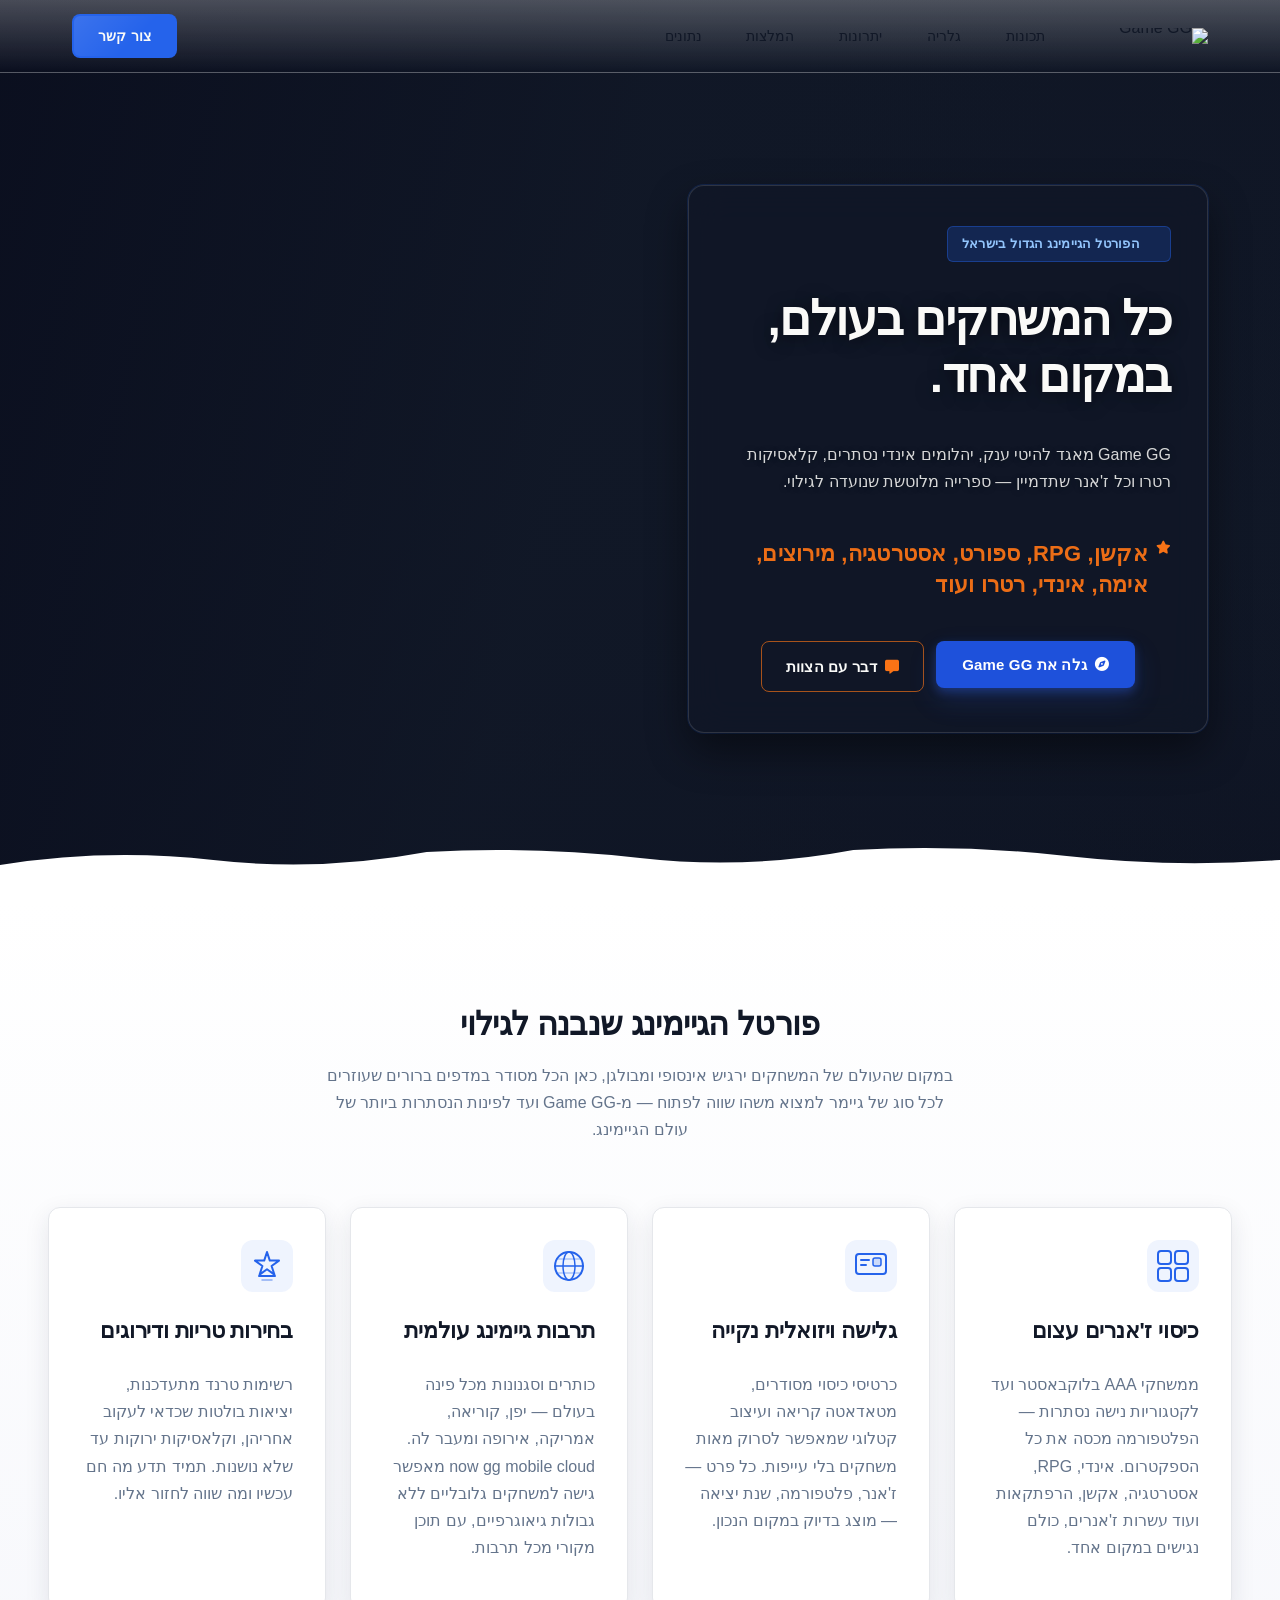
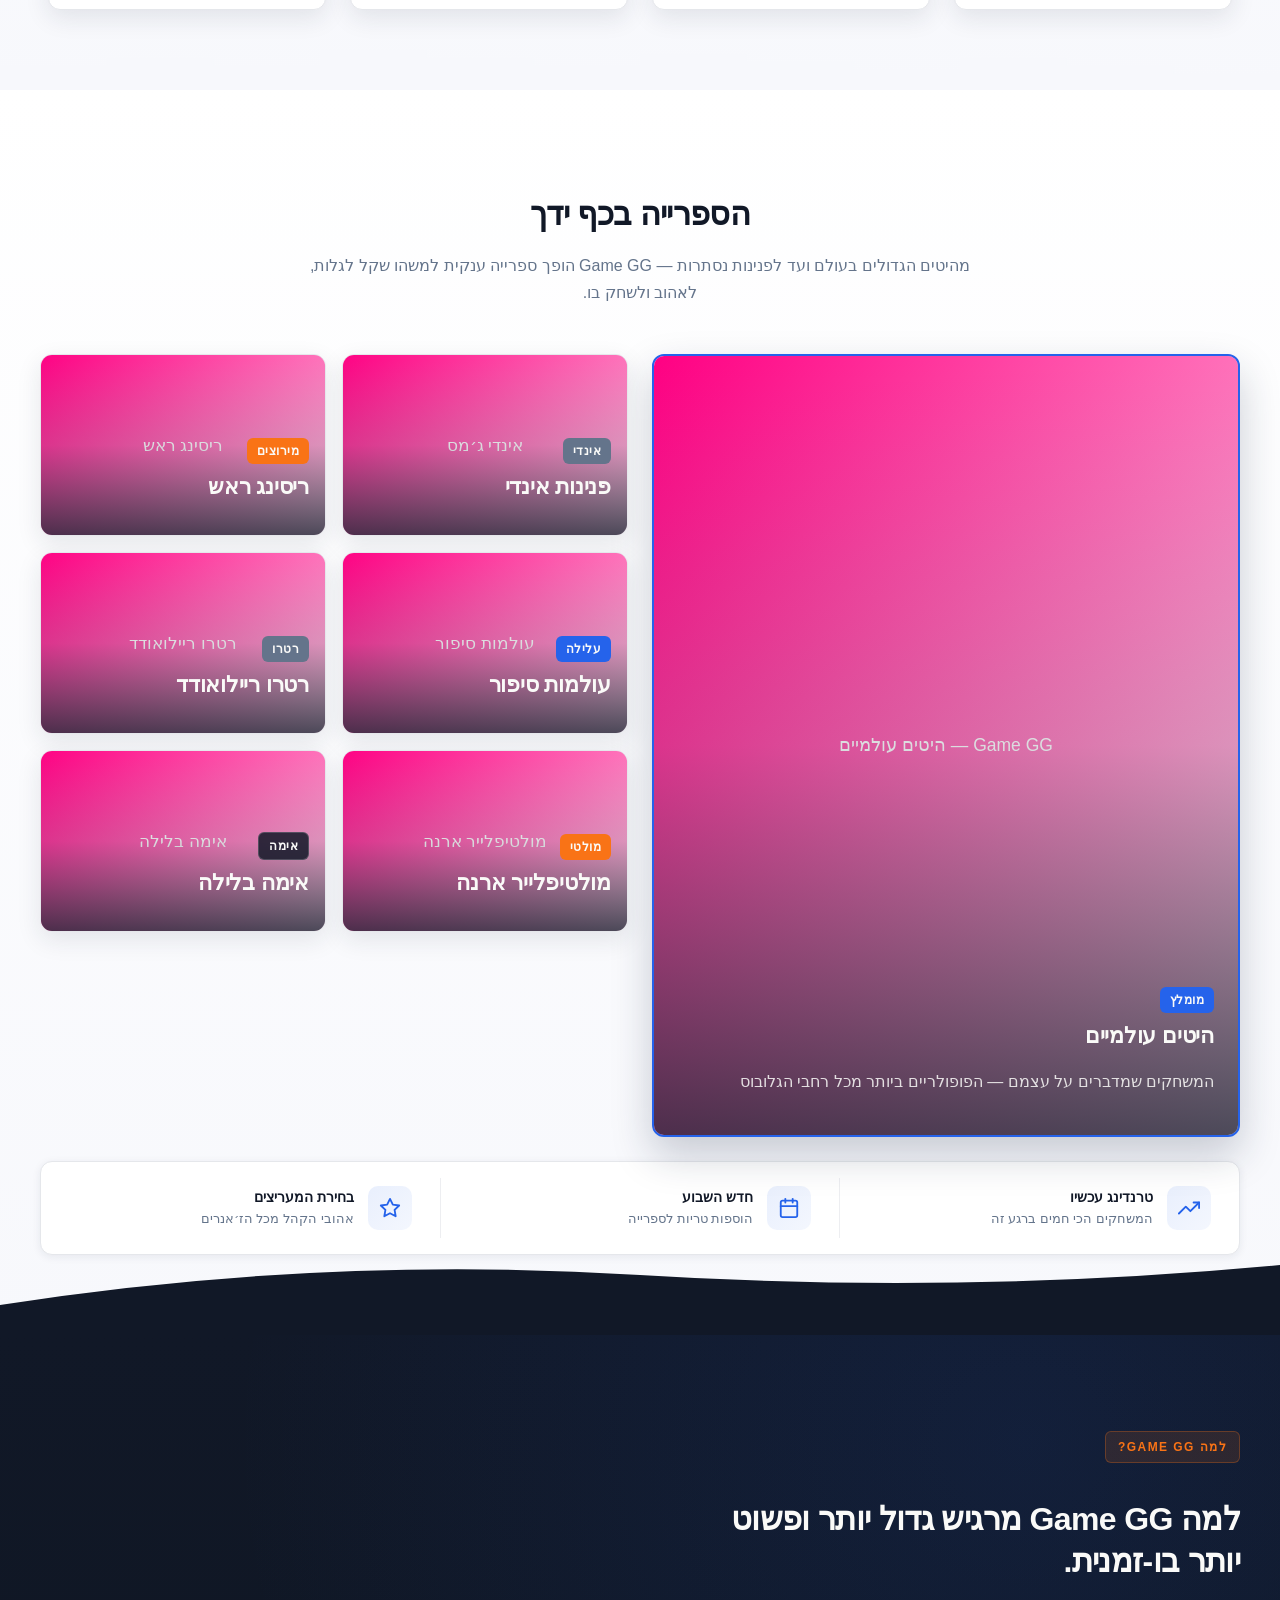
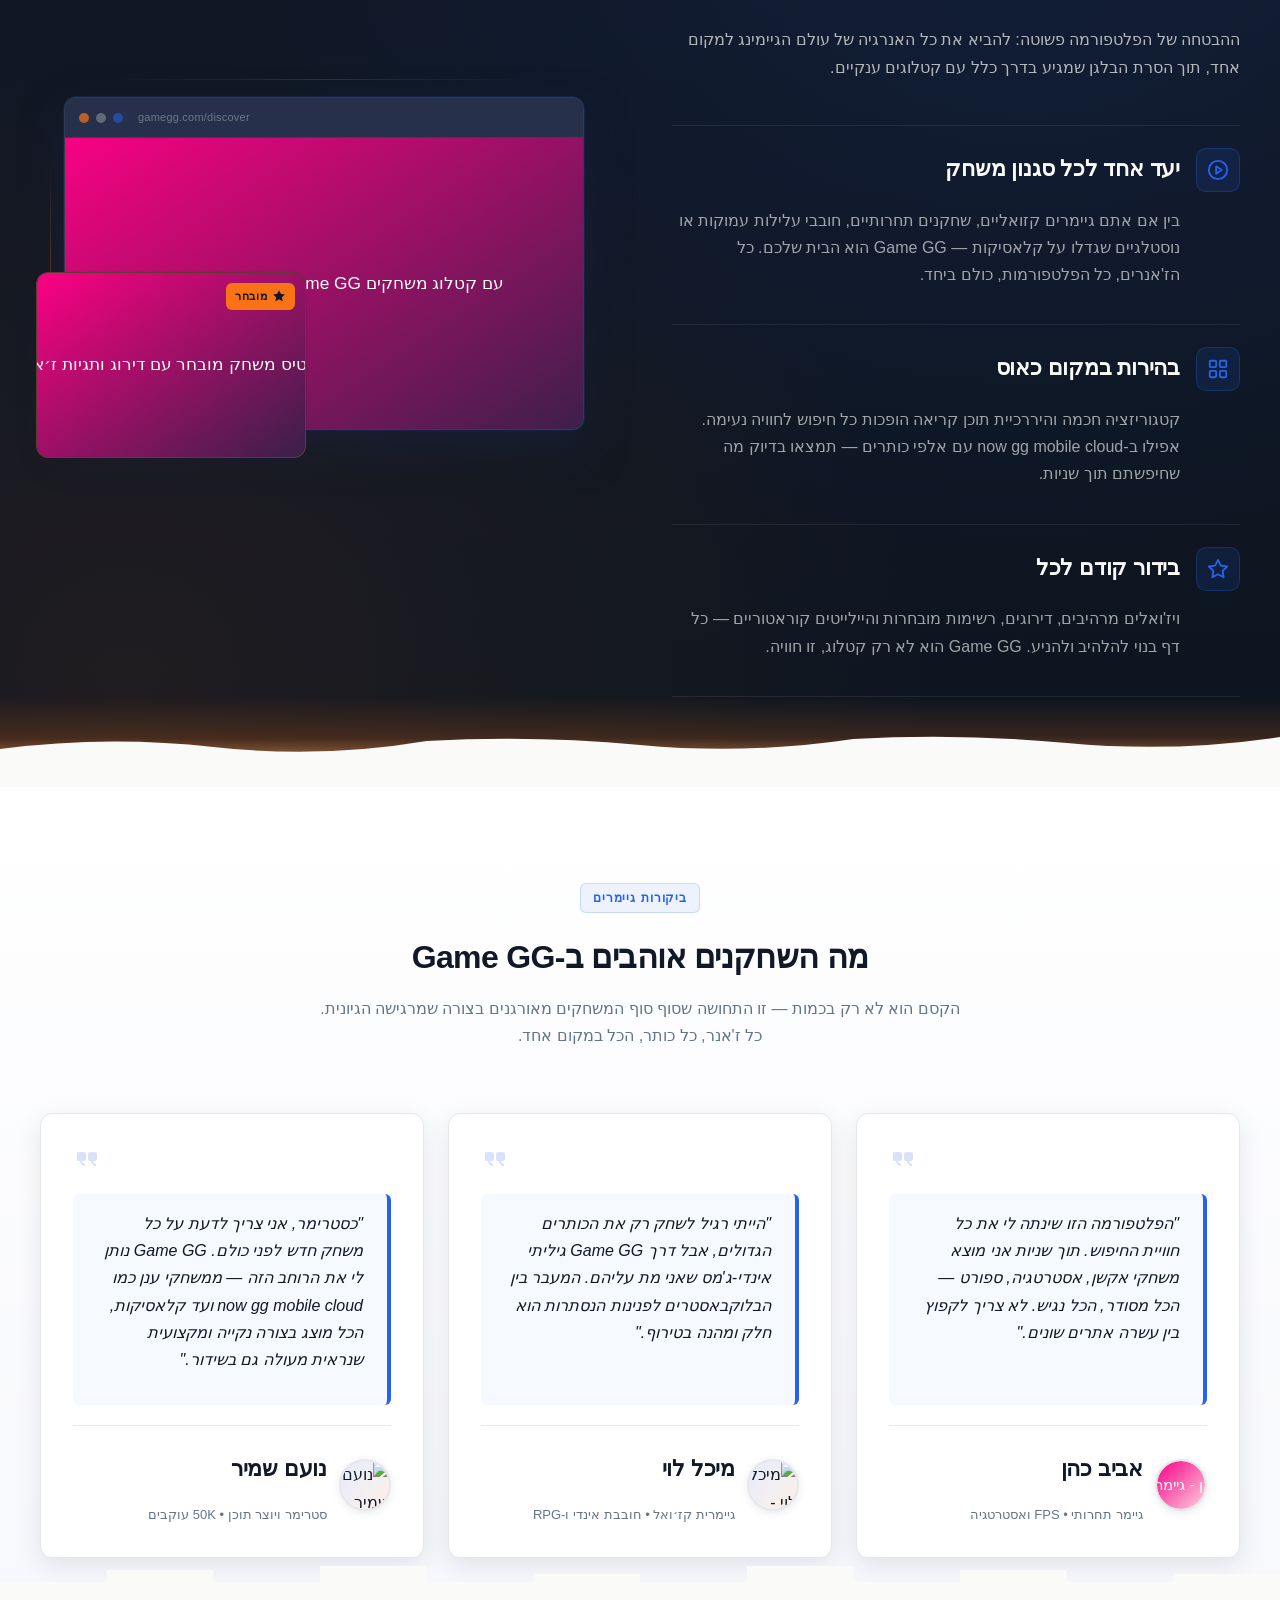
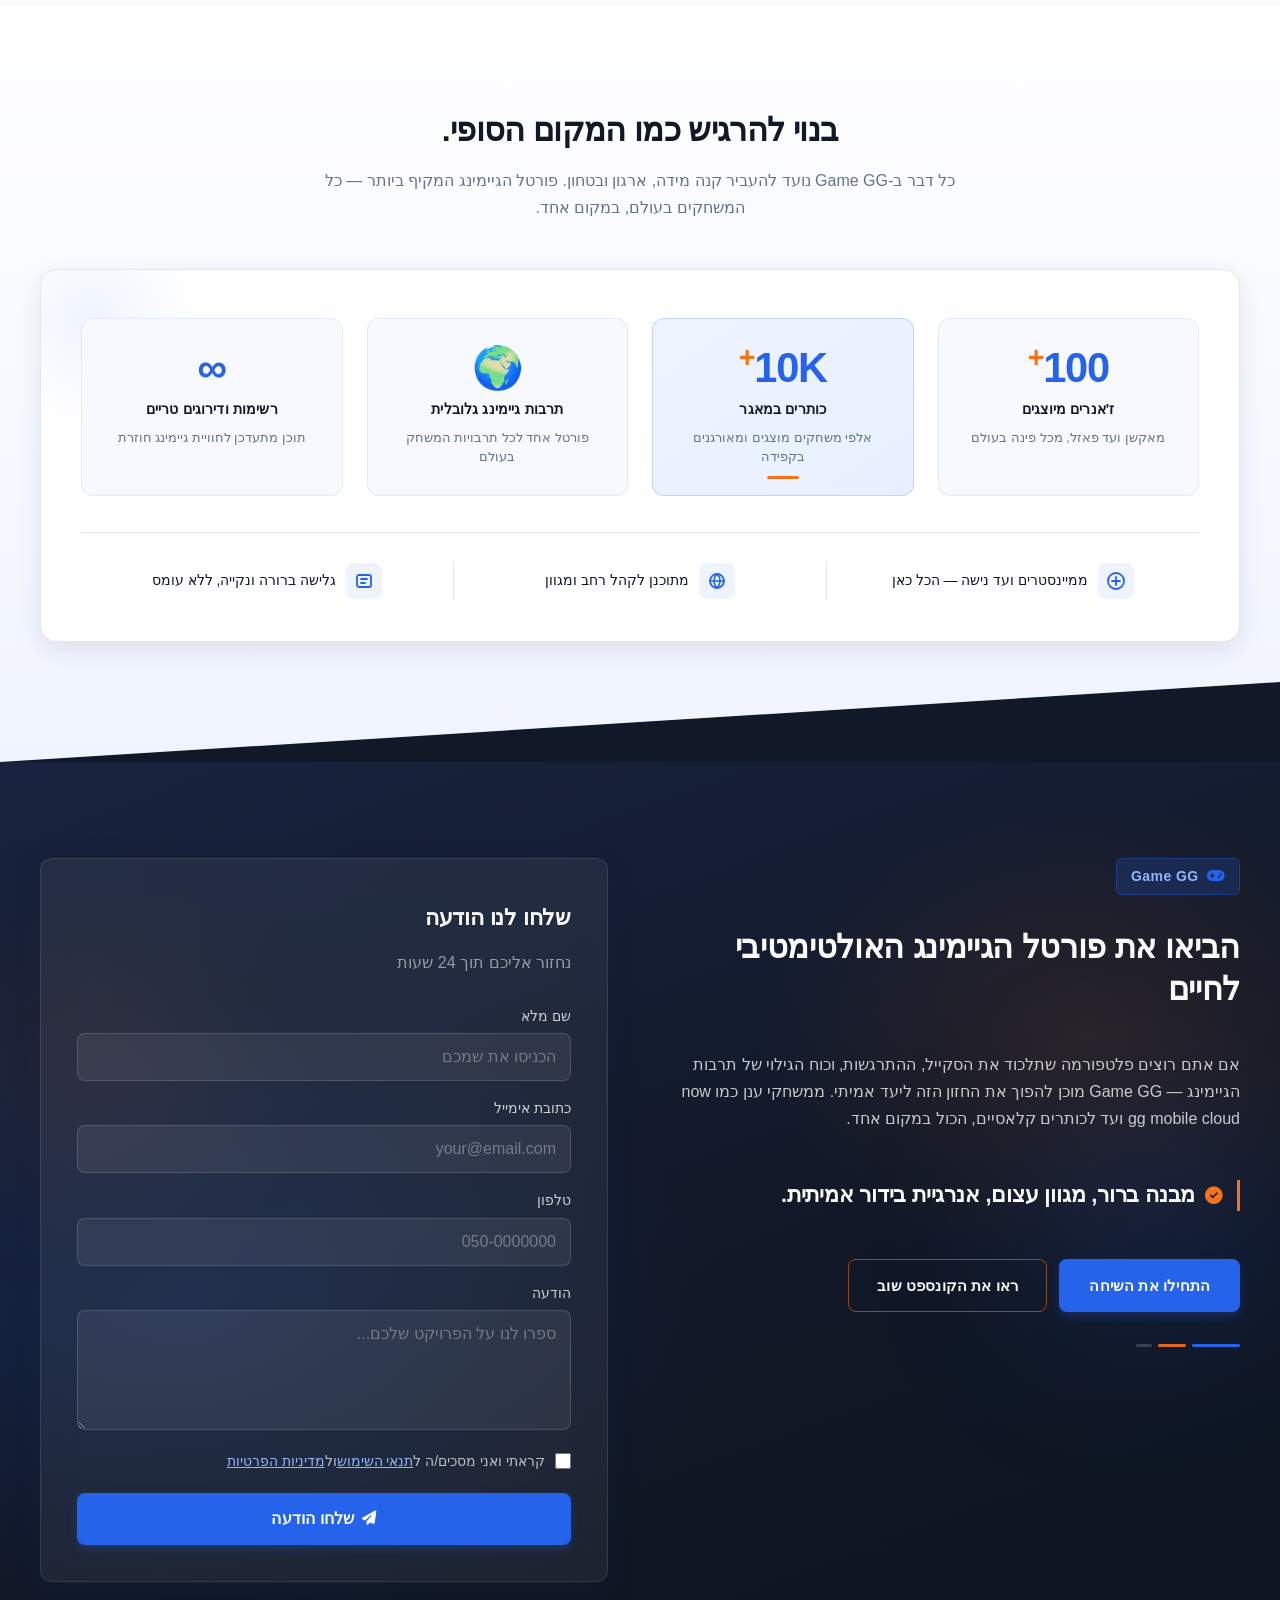
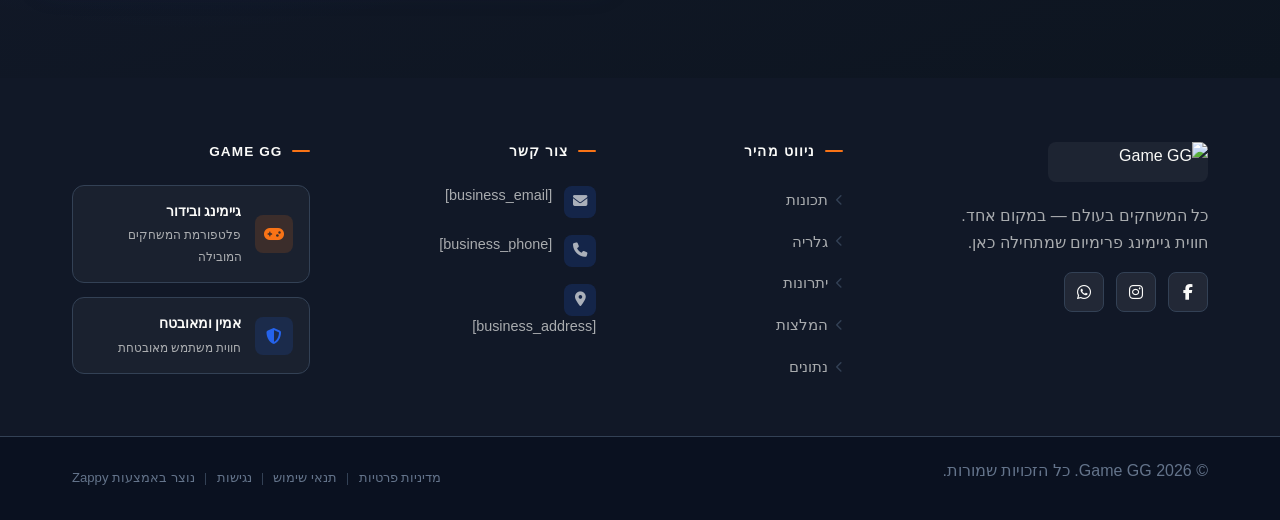
==== commit 403ac053: "Background sync: Progressive GitHub Sync" ====
--- a/public/index.html
+++ b/public/index.html
@@ -1 +1 @@
-<!doctype html><html dir="rtl" lang="he"><head><meta charset="UTF-8"><meta content="width=device-width,initial-scale=1" name="viewport"><meta content="index, follow" name="robots"><title>now gg mobile cloud — Game GG</title><meta content="A comprehensive gaming portal aimed at showcasing a vast collection of games from around the world. The platform is intended to serve as a one-stop destination " name="description"><meta content="now gg mobile cloud, now gg fortnite, now gg minecraft, Game GG" name="keywords"><link href="/assets/favicon.ico" rel="icon" type="image/x-icon"><link href="/assets/favicon-16x16.png" rel="icon" type="image/png" sizes="16x16"><link href="/assets/favicon-32x32.png" rel="icon" type="image/png" sizes="32x32"><link href="/assets/favicon-48x48.png" rel="icon" type="image/png" sizes="48x48"><link href="/assets/favicon-192x192.png" rel="icon" type="image/png" sizes="192x192"><link href="/assets/favicon-512x512.png" rel="icon" type="image/png" sizes="512x512"><link href="/assets/apple-touch-icon.png" rel="apple-touch-icon"><script>!function(){"use strict";var t="669d5da3-622a-43c5-9f1b-cf40f4b6b010",e="https://api.zappy5.com/api/analytics/track",a=18e5,n=2592e6,o=!0,i=!0,r=!0;var s=function(){var e="zappy_visitor_"+t,a=null;try{if(a=localStorage.getItem(e)){var o=JSON.parse(a),i=Date.now();if(i-o.created<n)return o.lastSeen=i,localStorage.setItem(e,JSON.stringify(o)),o.id}}catch(t){console.warn("Zappy Analytics: LocalStorage not available")}var r="zv_"+Date.now()+"_"+Math.random().toString(36).substr(2,9);try{localStorage.setItem(e,JSON.stringify({id:r,created:Date.now(),lastSeen:Date.now()}))}catch(t){}return r}(),c=function(){var e="zappy_session_"+t,n=null;try{if(n=sessionStorage.getItem(e)){var o=JSON.parse(n),i=Date.now();if(i-o.timestamp<a)return o.timestamp=i,sessionStorage.setItem(e,JSON.stringify(o)),o.id}}catch(t){console.warn("Zappy Analytics: SessionStorage not available")}var r="zs_"+Date.now()+"_"+Math.random().toString(36).substr(2,9);try{sessionStorage.setItem(e,JSON.stringify({id:r,timestamp:Date.now()}))}catch(t){}return r}();function l(a,n){n=n||{};var o={website_id:t,event_type:a,page_path:window.location.pathname,referrer:document.referrer||"direct",visitor_id:s,session_id:c,metadata:n};if(navigator.sendBeacon){var i=new Blob([JSON.stringify(o)],{type:"application/json"});navigator.sendBeacon(e,i)}else fetch(e,{method:"POST",headers:{"Content-Type":"application/json"},body:JSON.stringify(o),keepalive:!0}).catch(function(t){console.warn("Zappy Analytics: Failed to track event",t)})}o&&l("pageview",{title:document.title,url:window.location.href}),i&&document.addEventListener("click",function(t){var e=t.target;if("BUTTON"===e.tagName||e.closest("button")){var a="BUTTON"===e.tagName?e:e.closest("button");l("click",{element:"button",text:a.textContent.trim().substring(0,100),id:a.id||null,class:a.className||null})}else if("A"===e.tagName||e.closest("a")){var n="A"===e.tagName?e:e.closest("a");l("navigation",{element:"link",text:n.textContent.trim().substring(0,100),href:n.href,external:n.hostname!==window.location.hostname})}},!0),r&&document.addEventListener("submit",function(t){var e=t.target;l("form_submit",{form_id:e.id||null,form_name:e.name||null,form_action:e.action||null,form_method:e.method||"GET"})},!0);var d=Date.now();window.addEventListener("beforeunload",function(){l("page_unload",{time_on_page:Math.floor((Date.now()-d)/1e3),page_path:window.location.pathname})}),window.zappyAnalytics={track:l,getVisitorId:function(){return s},getSessionId:function(){return c}}}()</script><meta content="now gg mobile cloud — Game GG" property="og:title"><meta content="A comprehensive gaming portal aimed at showcasing a vast collection of games from around the world. The platform is intended to serve as a one-stop destination " property="og:description"><meta content="website" property="og:type"><meta content="he_IL" property="og:locale"><meta content="summary_large_image" name="twitter:card"><meta content="now gg mobile cloud — Game GG" name="twitter:title"><meta content="A comprehensive gaming portal aimed at showcasing a vast collection of games from around the world. The platform is intended to serve as a one-stop destination " name="twitter:description"><link href="https://cdnjs.cloudflare.com/ajax/libs/font-awesome/6.4.0/css/all.min.css" rel="stylesheet"><link href="/assets/favicon.ico" rel="icon" type="image/x-icon"><link href="/assets/favicon-16x16.png" rel="icon" type="image/png" sizes="16x16"><link href="/assets/favicon-32x32.png" rel="icon" type="image/png" sizes="32x32"><link href="/assets/favicon-48x48.png" rel="icon" type="image/png" sizes="48x48"><link href="/assets/favicon-192x192.png" rel="icon" type="image/png" sizes="192x192"><link href="/assets/favicon-512x512.png" rel="icon" type="image/png" sizes="512x512"><link href="/assets/apple-touch-icon.png" rel="apple-touch-icon"><link href="https://cdn.jsdelivr.net/npm/vanilla-cookieconsent@3/dist/cookieconsent.css" rel="stylesheet"><script src="https://cdn.jsdelivr.net/npm/vanilla-cookieconsent@3/dist/cookieconsent.umd.js"></script><script src="https://cdn.jsdelivr.net/gh/mickidum/acc_toolbar/acctoolbar/acctoolbar.min.js"></script><link href="/styles.css" rel="stylesheet"><style id="zappy-dropdown-submenu-styles">#navMenu li:has(.sub-menu),.nav-menu li:has(.sub-menu),.navbar li:has(.sub-menu),nav li:has(.sub-menu){position:relative}#navMenu .sub-menu,.nav-menu .sub-menu,.navbar .sub-menu,nav .sub-menu{display:block!important;position:absolute!important;top:100%;left:0;min-width:220px;background:#fff;border-radius:8px;box-shadow:0 8px 25px rgba(0,0,0,.15);padding:8px 0;opacity:0;visibility:hidden;transform:translateY(10px);transition:all .3s ease;z-index:1000;list-style:none;pointer-events:none}#navMenu li:hover>.sub-menu,.nav-menu li:hover>.sub-menu,.navbar li:hover>.sub-menu,nav li:hover>.sub-menu{opacity:1!important;visibility:visible!important;transform:translateY(0)!important;pointer-events:auto!important}.sub-menu li{list-style:none;margin:0;padding:0}.sub-menu a{display:block!important;padding:10px 16px!important;color:var(--text-dark,#333)!important;font-weight:500;text-decoration:none;white-space:nowrap;transition:background-color .2s}.sub-menu a:hover{background-color:#f5f5f5}[dir=rtl] .nav-menu .sub-menu,[dir=rtl] .navbar .sub-menu,[dir=rtl] nav .sub-menu,html[lang=ar] .nav-menu .sub-menu,html[lang=ar] .navbar .sub-menu,html[lang=ar] nav .sub-menu,html[lang=he] .nav-menu .sub-menu,html[lang=he] .navbar .sub-menu,html[lang=he] nav .sub-menu{left:auto!important;right:0!important}.sub-menu:empty,.sub-menu:not(:has(li)),.sub-menu:not(:has(li:not(.zappy-hidden-menu-item))){display:none!important;opacity:0!important;visibility:hidden!important;pointer-events:none!important}li:has(.menu-group-title):hover>.sub-menu{opacity:1!important;visibility:visible!important;transform:translateY(0)!important;pointer-events:auto!important}#navMenu>li>.menu-group-title,.nav-menu>li>.menu-group-title{display:inline-block;padding:.5rem 1rem;cursor:default;user-select:none}@media (max-width:768px){#navMenu .sub-menu,.nav-menu .sub-menu,.navbar .sub-menu,nav .sub-menu{position:static!important;transform:none!important;box-shadow:none!important;background:0 0!important;max-height:0;overflow:hidden;opacity:0;visibility:hidden;transition:max-height .3s ease,opacity .3s ease;padding:0!important;border-radius:0!important}.sub-menu.mobile-expanded{max-height:500px!important;opacity:1!important;visibility:visible!important;padding:8px 0 8px 16px!important}[dir=rtl] .sub-menu.mobile-expanded,html[lang=he] .sub-menu.mobile-expanded{padding:8px 16px 8px 0!important}#navMenu li:hover>.sub-menu,.nav-menu li:hover>.sub-menu,.navbar li:hover>.sub-menu,nav li:hover>.sub-menu{opacity:0;visibility:hidden;pointer-events:none}#navMenu li>.sub-menu.mobile-expanded,.nav-menu li>.sub-menu.mobile-expanded,.navbar li>.sub-menu.mobile-expanded,nav li>.sub-menu.mobile-expanded{opacity:1!important;visibility:visible!important;pointer-events:auto!important}#navMenu li:has(.sub-menu),.nav-menu li:has(.sub-menu),.navbar li:has(.sub-menu),nav li:has(.sub-menu){display:flex!important;flex-wrap:wrap!important;align-items:center!important;position:relative!important;min-height:44px!important}#navMenu li:has(.sub-menu)>a,.nav-menu li:has(.sub-menu)>a,.navbar li:has(.sub-menu)>a,nav li:has(.sub-menu)>a{flex:1!important;min-width:0!important}#navMenu li:has(.sub-menu)>.menu-group-title,.nav-menu li:has(.sub-menu)>.menu-group-title,.navbar li:has(.sub-menu)>.menu-group-title,nav li:has(.sub-menu)>.menu-group-title{flex:1!important;min-width:0!important;padding:0!important;line-height:inherit!important}#navMenu li:has(.sub-menu)>.sub-menu,.nav-menu li:has(.sub-menu)>.sub-menu,.navbar li:has(.sub-menu)>.sub-menu,nav li:has(.sub-menu)>.sub-menu{flex-basis:100%!important;width:100%!important}#navMenu li:has(.sub-menu)>a [class*=arrow],#navMenu li:has(.sub-menu)>a [class*=chevron],.nav-menu li:has(.sub-menu)>a .fa-angle-down,.nav-menu li:has(.sub-menu)>a .fa-chevron-down,.nav-menu li:has(.sub-menu)>a [class*=arrow],.nav-menu li:has(.sub-menu)>a [class*=chevron],nav li:has(.sub-menu)>a [class*=arrow],nav li:has(.sub-menu)>a [class*=chevron]{display:none!important;visibility:hidden!important}.mobile-submenu-toggle{display:flex!important;align-items:center!important;justify-content:center!important;width:44px!important;height:auto!important;background:0 0!important;border:none!important;cursor:pointer!important;color:var(--text-dark)!important;position:static!important;flex-shrink:0!important;align-self:stretch!important;z-index:2!important;padding:0!important;margin:0!important}.mobile-submenu-toggle::after{content:''!important;width:0!important;height:0!important;border-left:6px solid transparent!important;border-right:6px solid transparent!important;border-top:7px solid currentColor!important;transition:transform .3s ease!important}.mobile-submenu-toggle.expanded::after{transform:rotate(180deg)!important}.sub-menu a{padding:10px 0!important;display:block!important;color:var(--text-dark)!important}.navbar .sub-menu li a,.zappy-products-dropdown .sub-menu a,nav.navbar .sub-menu li a{color:var(--text-dark)!important}}@media (min-width:769px){.mobile-submenu-toggle{display:none!important}}</style><style id="mobile-lang-menu-deployed-css">@media (max-width:768px){.lang-switcher,.nav-container .lang-switcher,.nav-cta-container .lang-switcher,.nav-ecommerce-icons .lang-switcher,.nav-icons-left .lang-switcher,.navbar .lang-switcher,.navbar .nav-cta-container .lang-switcher{display:none!important}.mobile-lang-menu{width:100%;border-top:1px solid rgba(128,128,128,.2);padding:8px 0 0 0;margin-top:8px}.mobile-lang-toggle{display:flex!important;align-items:center;justify-content:space-between;width:100%;padding:12px 16px;background:0 0;border:none;cursor:pointer;font-size:15px;color:inherit;font-family:inherit}.mobile-lang-toggle::after{content:'';display:inline-block;width:8px;height:8px;border-right:2px solid currentColor;border-bottom:2px solid currentColor;transform:rotate(45deg);transition:transform .3s ease;margin-left:8px}.mobile-lang-toggle.expanded::after{transform:rotate(-135deg)}.mobile-lang-options{max-height:0;overflow:hidden;transition:max-height .3s ease}.mobile-lang-options.expanded{max-height:300px}.mobile-lang-option{display:flex!important;align-items:center;gap:10px;padding:10px 24px;text-decoration:none;color:inherit;font-size:14px;font-family:inherit}.mobile-lang-option:hover{background:rgba(128,128,128,.1)}.mobile-lang-option.active{font-weight:600;opacity:.7;pointer-events:none}.mobile-lang-option img{width:20px;height:20px;border-radius:50%}}@media (min-width:769px){.mobile-lang-menu{display:none!important}}</style><style id="zappy-widget-visibility">#mic-access-tool-box,#mic-access-tool-general-button,#mic-init-access-tool #mic-access-tool-box,#mic-init-access-tool #mic-access-tool-general-button,#mic-init-access-tool .mic-access-tool-general-button,._access-icon,._access-menu,.mic-access-tool-box,.mic-access-tool-general-button,div[id*=mic-access-tool-box]{display:none!important;visibility:hidden!important;opacity:0!important;pointer-events:none!important}</style></head><body><nav class="navbar" dir="rtl"><button class="mobile-toggle" aria-label="Menu" id="mobileToggle"><svg viewBox="0 0 24 24" fill="none" height="24" width="24" class="hamburger-icon"><path d="M3 12h18M3 6h18M3 18h18" stroke="currentColor" stroke-width="2" stroke-linecap="round"></path></svg><svg viewBox="0 0 24 24" fill="none" height="24" width="24" class="close-icon" style="display:none"><path d="M18 6L6 18M6 6l12 12" stroke="currentColor" stroke-width="2" stroke-linecap="round"></path></svg></button><button class="phone-header-btn" aria-label="Call" data-phone="[business_phone]"><svg viewBox="0 0 24 24" fill="currentColor" height="20" width="20"><path d="M22 16.92v3a2 2 0 0 1-2.18 2 19.79 19.79 0 0 1-8.63-3.07 19.5 19.5 0 0 1-6-6 19.79 19.79 0 0 1-3.07-8.67A2 2 0 0 1 4.11 2h3a2 2 0 0 1 2 1.72 12.84 12.84 0 0 0 .7 2.81 2 2 0 0 1-.45 2.11L8.09 9.91a16 16 0 0 0 6 6l1.27-1.27a2 2 0 0 1 2.11-.45 12.84 12.84 0 0 0 2.81.7A2 2 0 0 1 22 16.92z"></path></svg></button><div class="nav-container"><div class="nav-right-group"><div class="nav-brand"><a href="/" class="logo-link"><img alt="Game GG" src="/assets/game-gg-logo.webp" class="logo"></a></div><ul class="nav-menu" id="navMenu"><li><a href="#features">תכונות</a></li><li><a href="#showcase">גלריה</a></li><li><a href="#benefits">יתרונות</a></li><li><a href="#testimonials">המלצות</a></li><li><a href="#stats">נתונים</a></li></ul></div><div class="nav-cta-container"><a href="#cta" class="nav-cta-btn">צור קשר</a></div></div></nav><script>window.addEventListener("load",function(){const e=document.querySelector(".navbar, nav, header");if(!e)return void console.log("[Navbar] Navbar element not found");let t=document.getElementById("mobileToggle")||document.querySelector(".mobile-toggle")||document.querySelector(".hamburger")||document.querySelector(".hamburger-menu")||document.querySelector(".menu-toggle")||document.querySelector(".burger-menu")||document.querySelector('[aria-label="Menu"]')||document.querySelector('[aria-label="תפריט"]');const o=document.querySelector(".phone-header-btn"),n=window.getComputedStyle(e);let r=n.backgroundColor;if(console.log("[Navbar] Initial navbar background:",r),"transparent"===r||"rgba(0, 0, 0, 0)"===r||r.startsWith("rgba")&&r.includes(", 0)")){const e=n.backgroundImage;if(e&&"none"!==e)console.log("[Navbar] Navbar has background image/gradient, using dark text"),r="rgb(240, 240, 240)";else{const e=window.getComputedStyle(document.body).backgroundColor;console.log("[Navbar] Navbar transparent, using body background:",e),r=e}}const i=r.match(/\d+/g);if(i&&i.length>=3){const e=(.299*parseInt(i[0])+.587*parseInt(i[1])+.114*parseInt(i[2]))/255;console.log("[Navbar] Mobile button colors preserved from Claude CSS (luminance:",e.toFixed(2)+")");const n=document.createElement("style");n.id="zappy-mobile-nav-fix";document.documentElement.lang;document.documentElement.dir,n.textContent='\n        /* Hide mobile buttons on desktop, show only on mobile */\n        @media (min-width: 769px) {\n          .mobile-toggle,\n          .phone-header-btn {\n            display: none !important;\n          }\n        }\n        \n        /* Show and position mobile buttons correctly on mobile */\n        @media (max-width: 768px) {\n          .mobile-toggle,\n          .phone-header-btn {\n            position: absolute !important;\n            top: 50% !important;\n            transform: translateY(-50%) !important;\n            z-index: 1001 !important;\n            display: flex !important;\n            align-items: center !important;\n            justify-content: center !important;\n            width: 36px !important;\n            height: 36px !important;\n            border-radius: 50% !important;\n            border: none !important;\n            cursor: pointer !important;\n            padding: 6px !important;\n            background: none !important;\n            color: var(--nav-text, var(--text-dark)) !important;\n          }\n          \n          /* LTR positioning (default): hamburger LEFT, phone RIGHT */\n          html:not([dir="rtl"]):not([lang="he"]):not([lang="ar"]) .mobile-toggle,\n          html[dir="ltr"] .mobile-toggle {\n            left: 12px !important;\n            right: auto !important;\n          }\n          html:not([dir="rtl"]):not([lang="he"]):not([lang="ar"]) .phone-header-btn,\n          html[dir="ltr"] .phone-header-btn {\n            right: 12px !important;\n            left: auto !important;\n          }\n          \n          /* RTL positioning: hamburger RIGHT, phone LEFT */\n          html[dir="rtl"] .mobile-toggle,\n          html[lang="he"] .mobile-toggle,\n          html[lang="ar"] .mobile-toggle {\n            right: 12px !important;\n            left: auto !important;\n          }\n          html[dir="rtl"] .phone-header-btn,\n          html[lang="he"] .phone-header-btn,\n          html[lang="ar"] .phone-header-btn {\n            left: 12px !important;\n            right: auto !important;\n          }\n          \n          /* CRITICAL: Ensure nav-container has min-height on mobile */\n          /* All children are positioned absolutely/fixed on mobile, so height:auto collapses to 0 */\n          .nav-container {\n            min-height: 70px !important;\n            position: relative !important;\n          }\n          \n          /* Ensure SVG icons are properly sized and inherit color */\n          .mobile-toggle svg,\n          .phone-header-btn svg {\n            width: 24px !important;\n            height: 24px !important;\n            /* Don\'t force display - let JavaScript control hamburger/close toggle */\n          }\n          \n          /* Reset nav-cta-container on mobile - remove desktop box-shadow/padding */\n          /* that creates a visible ghost box when CTA button is hidden */\n          .nav-cta-container {\n            box-shadow: none !important;\n            padding: 0 !important;\n          }\n          \n          /* Hide nav-cta-container entirely on mobile when there\'s no lang-switcher */\n          /* (only the CTA button is inside, and it\'s hidden on mobile) */\n          .nav-cta-container:not(:has(.lang-switcher)) {\n            display: none !important;\n          }\n          \n          /* CRITICAL: Prevent hero image fade gradient from bleeding over headline text */\n          /* The .image-fade-gradient has bottom: -30px (extends below parent) */\n          /* On mobile stacked layout, this overlaps the h1 text below the image */\n          .hero-image-column {\n            overflow: hidden !important;\n          }\n          .image-fade-gradient {\n            bottom: 0 !important;\n          }\n          \n          /* Hide desktop language switcher on mobile - hamburger menu handles it */\n          /* High specificity to override stored CSS */\n          .lang-switcher,\n          .nav-cta-container .lang-switcher,\n          .nav-container .lang-switcher,\n          .navbar .lang-switcher,\n          .navbar .nav-cta-container .lang-switcher {\n            display: none !important;\n          }\n        }\n      ';const r=document.getElementById("zappy-mobile-nav-fix");r&&r.remove(),document.head.appendChild(n),console.log("[Navbar] Critical CSS injected for mobile nav positioning");const l=window.innerWidth<=768;if(t){const e=t.querySelector(".hamburger-icon"),o=t.querySelector(".close-icon");e&&(e.style.setProperty("width","24px","important"),e.style.setProperty("height","24px","important"),e.style.setProperty("display","block","important")),o&&(o.style.setProperty("width","24px","important"),o.style.setProperty("height","24px","important"),o.style.setProperty("display","none","important")),l?(t.style.setProperty("position","absolute","important"),t.style.setProperty("top","50%","important"),t.style.setProperty("transform","translateY(-50%)","important"),t.style.setProperty("z-index","1001","important"),t.style.removeProperty("left"),t.style.removeProperty("right"),console.log("[Navbar] Mobile toggle positioning applied (mobile viewport)")):(t.style.removeProperty("position"),t.style.removeProperty("top"),t.style.removeProperty("transform"),t.style.removeProperty("z-index"),t.style.removeProperty("left"),t.style.removeProperty("right"),console.log("[Navbar] Desktop viewport - cleared mobile toggle inline positioning"))}if(o){const e=o.querySelector("svg");e&&(e.style.width="24px",e.style.height="24px",e.setAttribute("width","24"),e.setAttribute("height","24")),l?(o.style.setProperty("position","absolute","important"),o.style.setProperty("top","50%","important"),o.style.setProperty("transform","translateY(-50%)","important"),o.style.setProperty("z-index","1001","important"),o.style.removeProperty("left"),o.style.removeProperty("right"),console.log("[Navbar] Phone button positioning applied (mobile viewport)")):(o.style.removeProperty("position"),o.style.removeProperty("top"),o.style.removeProperty("transform"),o.style.removeProperty("z-index"),o.style.removeProperty("left"),o.style.removeProperty("right"),console.log("[Navbar] Desktop viewport - cleared phone button inline positioning"))}}else console.log("[Navbar] Could not parse background color:",r);t=document.getElementById("mobileToggle")||document.querySelector(".mobile-toggle")||document.querySelector(".hamburger")||document.querySelector(".hamburger-menu")||document.querySelector(".menu-toggle")||document.querySelector(".burger-menu")||document.querySelector('[aria-label="Menu"]')||document.querySelector('[aria-label="תפריט"]');const l=document.getElementById("navMenu")||document.querySelector(".nav-menu")||document.querySelector(".nav-links")||document.querySelector("nav ul:not(.submenu)");if(!t||!l)return void console.log("[Navbar] Mobile toggle or menu not found:",{toggle:!!t,menu:!!l});l.id||(l.id="navMenu"),console.log("[Navbar] Initializing mobile menu...");const a=t.cloneNode(!0);t.parentNode.replaceChild(a,t),a.addEventListener("click",function(e){e.preventDefault(),e.stopPropagation();const t=this.querySelector(".hamburger-icon"),o=this.querySelector(".close-icon");l.classList.contains("active")?(l.classList.remove("active"),t&&t.style.setProperty("display","block","important"),o&&o.style.setProperty("display","none","important"),document.body.style.overflow="",console.log("[Navbar] Menu closed")):(l.classList.add("active"),t&&t.style.setProperty("display","none","important"),o&&o.style.setProperty("display","block","important"),document.body.style.overflow="hidden",console.log("[Navbar] Menu opened"))}),l.querySelectorAll("a").forEach(function(e){e.addEventListener("click",function(){if("#"===this.getAttribute("href"))return;const e=a.querySelector(".hamburger-icon"),t=a.querySelector(".close-icon");l.classList.remove("active"),e&&e.style.setProperty("display","block","important"),t&&t.style.setProperty("display","none","important"),document.body.style.overflow="",console.log("[Navbar] Menu closed (link clicked)")})});var s=l.querySelectorAll(".dropdown-toggle");s.forEach(function(e){e.addEventListener("click",function(e){e.preventDefault(),e.stopPropagation();var t=this.closest(".nav-dropdown");t&&(t.parentNode.querySelectorAll(".nav-dropdown.open").forEach(function(e){e!==t&&e.classList.remove("open")}),t.classList.toggle("open"),console.log("[Navbar] Dropdown toggled:",t.classList.contains("open")?"open":"closed"))})}),document.addEventListener("click",function(e){e.target.closest(".nav-dropdown")||document.querySelectorAll(".nav-dropdown.open").forEach(function(e){e.classList.remove("open")})}),console.log("[Navbar] Dropdown handlers initialized for "+s.length+" dropdowns"),o&&o.addEventListener("click",function(){const e=document.querySelectorAll('a[href^="tel:"]'),t=e.length>0?e[0].getAttribute("href").replace("tel:",""):"[business_phone]";window.location.href="tel:"+t,console.log("[Navbar] Phone button clicked")}),console.log("[Navbar] Mobile menu initialized successfully");const p=function(){const e=document.querySelector(".whatsapp-float");e&&(window.innerWidth>=769?(e.style.setProperty("display","none","important"),e.style.setProperty("visibility","hidden","important"),e.style.setProperty("opacity","0","important"),e.style.setProperty("pointer-events","none","important"),console.log("[WhatsApp] Button hidden on desktop")):(e.style.removeProperty("display"),e.style.removeProperty("visibility"),e.style.removeProperty("opacity"),e.style.removeProperty("pointer-events"),console.log("[WhatsApp] Button visible on mobile")))};let c;p(),window.addEventListener("resize",function(){clearTimeout(c),c=setTimeout(p,100)})})</script><main><section class="index-hero-section" data-layout-spec="בית-hero" dir="rtl" id="hero" data-hero-type="fullscreen-scrim"><div class="index-hero-bg"><div style="position:absolute !important;top:0px !important;left:0px !important;width:100% !important;height:100% !important;max-width:none !important;margin-left:0px !important;margin-right:0px !important;display:block !important;z-index:1 !important;overflow:hidden !important" data-element-id="img-1774620546318-19nvkumtb" data-element-type="image" data-zappy-wrapper-margins-applied="true" data-zappy-zoom-clip="true" data-zappy-zoom-wrapper="true" data-zappy-zoom-wrapper-width-mode="full"><img alt="סביבת גיימינג פרימיום עם מסכים מרובים ואור ניאון כחול וכתום" src="/assets/business-general-hero-upload-1774620761590.webp" data-context="Cinematic ultra-wide gaming environment: multiple large curved monitors displaying vivid game art from different genres (action, RPG, racing, horror), royal blue and warm orange neon light accents illuminating a premium gaming setup, atmospheric dark room with layered game posters on walls, high-end gaming chairs, dramatic depth of field, photorealistic, moody and immersive atmosphere" data-placeholder="index-hero-image-1" height="900" width="1440" class="zappy-editable-image" data-element-id="img-1774620546318-19nvkumtb" data-element-type="image" data-hero-background="true" data-hero-bg="true" data-resize-handler-attached="true" data-zappy-zoom="1" style="object-position:31% 75%;object-fit:cover !important;width:296.73913% !important;height:100% !important;margin:0px !important;position:absolute !important;left:-60.98913% !important;top:0% !important;max-width:none !important;max-height:none !important;display:block !important"></div></div><div class="index-hero-scrim" aria-hidden="true"></div><div class="index-hero-container"><div class="index-hero-card"><div class="index-hero-badge"><i class="fa-solid fa-gamepad" data-element-id="icon-1774620546314-oemq74t90" data-element-type="icon" data-icon-type="fontawesome"></i><span>הפורטל הגיימינג הגדול בישראל</span></div><h1 class="index-hero-h1">כל המשחקים בעולם,<br>במקום אחד.</h1><p class="index-hero-body">Game GG מאגד להיטי ענק, יהלומים אינדי נסתרים, קלאסיקות רטרו וכל ז'אנר שתדמיין — ספרייה מלוטשת שנועדה לגילוי.</p><h3 class="index-hero-genres"><i class="fa-solid fa-star" data-element-id="icon-1774620546315-7z9754e3z" data-element-type="icon" data-icon-type="fontawesome"></i>אקשן, RPG, ספורט, אסטרטגיה, מירוצים, אימה, אינדי, רטרו ועוד</h3><div class="index-hero-cta-row" style="text-align:center !important;display:flex !important;justify-content:center !important;align-items:flex-start !important;width:100% !important"><a href="#games" class="btn-primary btn index-hero-btn-primary" data-element-id="btn-1774620546297-hrm8qaj61" data-element-type="button" data-native-element="true" style="outline:currentcolor;background-color:rgb(30, 81, 219) !important;background-image:none !important;border-color:rgb(30, 81, 219) !important;color:rgb(255, 255, 255) !important"><i class="fa-solid fa-compass"></i>גלה את Game GG</a><a href="#contact" class="index-hero-btn-secondary" data-element-id="btn-1774620546297-mwkwssie7" data-element-type="button" data-native-element="true"><i class="fa-solid fa-message"></i>דבר עם הצוות</a></div></div></div><div class="index-hero-divider-wrapper"><svg viewBox="0 0 1440 90" aria-hidden="true" xmlns="http://www.w3.org/2000/svg" data-no-icon-edit="true" preserveAspectRatio="none"><path d="M0,90 L0,55 Q120,38 240,50 T480,42 Q600,36 720,48 T960,40 Q1080,34 1200,46 T1440,50 L1440,90 Z" fill="#FFFFFF"></path></svg></div></section><section class="index-features-section" data-layout-spec="בית-features" dir="rtl" id="features"><div class="index-features-container"><div class="index-features-intro"><h2 class="index-features-heading">פורטל הגיימינג שנבנה לגילוי</h2><p class="index-features-subtext">במקום שהעולם של המשחקים ירגיש אינסופי ומבולגן, כאן הכל מסודר במדפים ברורים שעוזרים לכל סוג של גיימר למצוא משהו שווה לפתוח — מ-Game GG ועד לפינות הנסתרות ביותר של עולם הגיימינג.</p></div><div class="index-features-grid"><article class="index-feature-card"><div class="index-feature-icon-wrap"><svg viewBox="0 0 36 36" aria-hidden="true" xmlns="http://www.w3.org/2000/svg" data-element-type="icon" data-icon-type="svg" fill="none" height="36" width="36"><rect height="13" width="13" x="3" y="3" rx="3" stroke="currentColor" stroke-width="2"></rect><rect height="13" width="13" x="20" y="3" rx="3" stroke="currentColor" stroke-width="2"></rect><rect height="13" width="13" x="3" y="20" rx="3" stroke="currentColor" stroke-width="2"></rect><rect height="13" width="13" x="20" y="20" rx="3" stroke="currentColor" stroke-width="2"></rect></svg></div><div class="index-feature-content"><h3>כיסוי ז'אנרים עצום</h3><p>ממשחקי AAA בלוקבאסטר ועד לקטגוריות נישה נסתרות — הפלטפורמה מכסה את כל הספקטרום. אינדי, RPG, אסטרטגיה, אקשן, הרפתקאות ועוד עשרות ז'אנרים, כולם נגישים במקום אחד.</p></div></article><article class="index-feature-card"><div class="index-feature-icon-wrap"><svg viewBox="0 0 36 36" aria-hidden="true" xmlns="http://www.w3.org/2000/svg" data-element-type="icon" data-icon-type="svg" fill="none" height="36" width="36"><rect height="20" width="30" x="3" y="6" rx="3" stroke="currentColor" stroke-width="2"></rect><path d="M8 12h8M8 17h5" stroke="currentColor" stroke-width="2" stroke-linecap="round"></path><rect height="8" width="8" x="20" y="10" rx="2" fill="currentColor" opacity="0.18"></rect><rect height="8" width="8" x="20" y="10" rx="2" stroke="currentColor" stroke-width="1.5"></rect></svg></div><div class="index-feature-content"><h3>גלישה ויזואלית נקייה</h3><p>כרטיסי כיסוי מסודרים, מטאדאטה קריאה ועיצוב קטלוגי שמאפשר לסרוק מאות משחקים בלי עייפות. כל פרט — ז'אנר, פלטפורמה, שנת יציאה — מוצג בדיוק במקום הנכון.</p></div></article><article class="index-feature-card"><div class="index-feature-icon-wrap"><svg viewBox="0 0 36 36" aria-hidden="true" xmlns="http://www.w3.org/2000/svg" data-element-type="icon" data-icon-type="svg" fill="none" height="36" width="36"><circle cx="18" cy="18" r="14" stroke="currentColor" stroke-width="2"></circle><ellipse cx="18" cy="18" rx="6" ry="14" stroke="currentColor" stroke-width="1.5"></ellipse><path d="M4 18h28" stroke="currentColor" stroke-width="1.5" stroke-linecap="round"></path><path d="M6 11h24M6 25h24" stroke="currentColor" stroke-width="1.2" stroke-linecap="round" opacity="0.5"></path></svg></div><div class="index-feature-content"><h3>תרבות גיימינג עולמית</h3><p>כותרים וסגנונות מכל פינה בעולם — יפן, קוריאה, אמריקה, אירופה ומעבר לה. now gg mobile cloud מאפשר גישה למשחקים גלובליים ללא גבולות גיאוגרפיים, עם תוכן מקורי מכל תרבות.</p></div></article><article class="index-feature-card"><div class="index-feature-icon-wrap"><svg viewBox="0 0 36 36" aria-hidden="true" xmlns="http://www.w3.org/2000/svg" data-element-type="icon" data-icon-type="svg" fill="none" height="36" width="36"><path d="M18 4l2.8 8.6H30l-7.4 5.4 2.8 8.6L18 21.2l-7.4 5.4 2.8-8.6L6 12.6h9.2z" stroke="currentColor" stroke-width="2" stroke-linejoin="round"></path><path d="M10 28h16" stroke="currentColor" stroke-width="2" stroke-linecap="round"></path><path d="M13 32h10" stroke="currentColor" stroke-width="1.5" stroke-linecap="round" opacity="0.5"></path></svg></div><div class="index-feature-content"><h3>בחירות טריות ודירוגים</h3><p>רשימות טרנד מתעדכנות, יציאות בולטות שכדאי לעקוב אחריהן, וקלאסיקות ירוקות עד שלא נושנות. תמיד תדע מה חם עכשיו ומה שווה לחזור אליו.</p></div></article></div></div><div class="index-features-divider-wrapper" aria-hidden="true"><svg viewBox="0 0 1200 64" aria-hidden="true" xmlns="http://www.w3.org/2000/svg" data-no-icon-edit="true" preserveAspectRatio="none"><path d="M0,64 L0,40 L100,40 L100,32 L200,32 L200,40 L300,40 L300,24 L400,24 L400,32 L500,32 L500,40 L600,40 L600,28 L700,28 L700,36 L800,36 L800,44 L900,44 L900,32 L1000,32 L1000,40 L1100,40 L1100,48 L1200,48 L1200,64 Z" fill="#F7F8FC"></path></svg></div></section><section class="index-showcase-section" data-layout-spec="בית-showcase" dir="rtl" id="showcase"><div class="showcase-container"><div class="showcase-header"><h2 class="showcase-title">הספרייה בכף ידך</h2><p class="showcase-subtitle">מהיטים הגדולים בעולם ועד לפנינות נסתרות — Game GG הופך ספרייה ענקית למשהו שקל לגלות, לאהוב ולשחק בו.</p></div><div class="showcase-grid"><article class="game-card game-card--featured"><figure class="game-card__figure"><img alt="היטים עולמיים — Game GG" src="data:image/svg+xml,%3Csvg xmlns='http://www.w3.org/2000/svg' width='600' height='800'%3E%3Cdefs%3E%3ClinearGradient id='grad' x1='0%25' y1='0%25' x2='100%25' y2='100%25'%3E%3Cstop offset='0%25' style='stop-color:%23FF0083;stop-opacity:1' /%3E%3Cstop offset='100%25' style='stop-color:%23FF008320;stop-opacity:1' /%3E%3C/linearGradient%3E%3C/defs%3E%3Crect width='100%25' height='100%25' fill='url(%23grad)'/%3E%3Ctext x='50%25' y='50%25' font-family='Arial, sans-serif' font-size='18' fill='white' text-anchor='middle' dy='.3em' font-weight='500'%3E%D7%94%D7%99%D7%98%D7%99%D7%9D%20%D7%A2%D7%95%D7%9C%D7%9E%D7%99%D7%99%D7%9D%20%E2%80%94%20Game%20GG%3C/text%3E%3C/svg%3E" data-context="Epic cinematic game cover art showing a dramatic world map with glowing cities, legendary heroes from different cultures, and golden light rays — representing world hits and global gaming culture for Game GG gaming portal" data-placeholder="index-showcase-image-1" height="800" width="600" class="game-card__img"><div class="game-card__overlay"></div></figure><div class="game-card__info"><span class="game-card__badge">מומלץ</span><h3 class="game-card__title">היטים עולמיים</h3><p class="game-card__meta">המשחקים שמדברים על עצמם — הפופולריים ביותר מכל רחבי הגלובוס</p></div></article><div class="showcase-grid__supporting"><article class="game-card game-card--small"><figure class="game-card__figure"><img alt="אינדי ג׳מס" src="data:image/svg+xml,%3Csvg xmlns='http://www.w3.org/2000/svg' width='300' height='200'%3E%3Cdefs%3E%3ClinearGradient id='grad' x1='0%25' y1='0%25' x2='100%25' y2='100%25'%3E%3Cstop offset='0%25' style='stop-color:%23FF0083;stop-opacity:1' /%3E%3Cstop offset='100%25' style='stop-color:%23FF008320;stop-opacity:1' /%3E%3C/linearGradient%3E%3C/defs%3E%3Crect width='100%25' height='100%25' fill='url(%23grad)'/%3E%3Ctext x='50%25' y='50%25' font-family='Arial, sans-serif' font-size='18' fill='white' text-anchor='middle' dy='.3em' font-weight='500'%3E%D7%90%D7%99%D7%A0%D7%93%D7%99%20%D7%92%D7%B3%D7%9E%D7%A1%3C/text%3E%3C/svg%3E" data-context="Colorful indie game cover art with pixel art style, quirky characters, hand-drawn world, vibrant pastel colors — representing indie gems category for gaming portal" data-placeholder="index-showcase-image-2" height="200" width="300" class="game-card__img"><div class="game-card__overlay"></div></figure><div class="game-card__info"><span class="game-card__badge game-card__badge--accent">אינדי</span><h3 class="game-card__title">פנינות אינדי</h3></div></article><article class="game-card game-card--small"><figure class="game-card__figure"><img alt="ריסינג ראש" src="data:image/svg+xml,%3Csvg xmlns='http://www.w3.org/2000/svg' width='300' height='200'%3E%3Cdefs%3E%3ClinearGradient id='grad' x1='0%25' y1='0%25' x2='100%25' y2='100%25'%3E%3Cstop offset='0%25' style='stop-color:%23FF0083;stop-opacity:1' /%3E%3Cstop offset='100%25' style='stop-color:%23FF008320;stop-opacity:1' /%3E%3C/linearGradient%3E%3C/defs%3E%3Crect width='100%25' height='100%25' fill='url(%23grad)'/%3E%3Ctext x='50%25' y='50%25' font-family='Arial, sans-serif' font-size='18' fill='white' text-anchor='middle' dy='.3em' font-weight='500'%3E%D7%A8%D7%99%D7%A1%D7%99%D7%A0%D7%92%20%D7%A8%D7%90%D7%A9%3C/text%3E%3C/svg%3E" data-context="High speed racing game cover art with sleek sports cars on a neon-lit track, motion blur effects, dramatic perspective — representing racing games category for gaming portal" data-placeholder="index-showcase-image-3" height="200" width="300" class="game-card__img"><div class="game-card__overlay"></div></figure><div class="game-card__info"><span class="game-card__badge game-card__badge--secondary">מירוצים</span><h3 class="game-card__title">ריסינג ראש</h3></div></article><article class="game-card game-card--small"><figure class="game-card__figure"><img alt="עולמות סיפור" src="data:image/svg+xml,%3Csvg xmlns='http://www.w3.org/2000/svg' width='300' height='200'%3E%3Cdefs%3E%3ClinearGradient id='grad' x1='0%25' y1='0%25' x2='100%25' y2='100%25'%3E%3Cstop offset='0%25' style='stop-color:%23FF0083;stop-opacity:1' /%3E%3Cstop offset='100%25' style='stop-color:%23FF008320;stop-opacity:1' /%3E%3C/linearGradient%3E%3C/defs%3E%3Crect width='100%25' height='100%25' fill='url(%23grad)'/%3E%3Ctext x='50%25' y='50%25' font-family='Arial, sans-serif' font-size='18' fill='white' text-anchor='middle' dy='.3em' font-weight='500'%3E%D7%A2%D7%95%D7%9C%D7%9E%D7%95%D7%AA%20%D7%A1%D7%99%D7%A4%D7%95%D7%A8%3C/text%3E%3C/svg%3E" data-context="Immersive narrative RPG game cover art with lush fantasy forest, mysterious ancient ruins, glowing runes, atmospheric fog — representing story-driven games for gaming portal" data-placeholder="index-showcase-image-4" height="200" width="300" class="game-card__img"><div class="game-card__overlay"></div></figure><div class="game-card__info"><span class="game-card__badge">עלילה</span><h3 class="game-card__title">עולמות סיפור</h3></div></article><article class="game-card game-card--small"><figure class="game-card__figure"><img alt="רטרו ריילואודד" src="data:image/svg+xml,%3Csvg xmlns='http://www.w3.org/2000/svg' width='300' height='200'%3E%3Cdefs%3E%3ClinearGradient id='grad' x1='0%25' y1='0%25' x2='100%25' y2='100%25'%3E%3Cstop offset='0%25' style='stop-color:%23FF0083;stop-opacity:1' /%3E%3Cstop offset='100%25' style='stop-color:%23FF008320;stop-opacity:1' /%3E%3C/linearGradient%3E%3C/defs%3E%3Crect width='100%25' height='100%25' fill='url(%23grad)'/%3E%3Ctext x='50%25' y='50%25' font-family='Arial, sans-serif' font-size='18' fill='white' text-anchor='middle' dy='.3em' font-weight='500'%3E%D7%A8%D7%98%D7%A8%D7%95%20%D7%A8%D7%99%D7%99%D7%9C%D7%95%D7%90%D7%95%D7%93%D7%93%3C/text%3E%3C/svg%3E" data-context="Retro gaming cover art with classic 8-bit and 16-bit pixel art, vintage game cartridges, CRT monitor glow, nostalgic arcade aesthetic — representing retro games category for gaming portal" data-placeholder="index-showcase-image-5" height="200" width="300" class="game-card__img"><div class="game-card__overlay"></div></figure><div class="game-card__info"><span class="game-card__badge game-card__badge--accent">רטרו</span><h3 class="game-card__title">רטרו ריילואודד</h3></div></article><article class="game-card game-card--small"><figure class="game-card__figure"><img alt="מולטיפלייר ארנה" src="data:image/svg+xml,%3Csvg xmlns='http://www.w3.org/2000/svg' width='300' height='200'%3E%3Cdefs%3E%3ClinearGradient id='grad' x1='0%25' y1='0%25' x2='100%25' y2='100%25'%3E%3Cstop offset='0%25' style='stop-color:%23FF0083;stop-opacity:1' /%3E%3Cstop offset='100%25' style='stop-color:%23FF008320;stop-opacity:1' /%3E%3C/linearGradient%3E%3C/defs%3E%3Crect width='100%25' height='100%25' fill='url(%23grad)'/%3E%3Ctext x='50%25' y='50%25' font-family='Arial, sans-serif' font-size='18' fill='white' text-anchor='middle' dy='.3em' font-weight='500'%3E%D7%9E%D7%95%D7%9C%D7%98%D7%99%D7%A4%D7%9C%D7%99%D7%99%D7%A8%20%D7%90%D7%A8%D7%A0%D7%94%3C/text%3E%3C/svg%3E" data-context="Multiplayer online battle arena game cover art with diverse team of warriors, competitive arena stage, electric energy effects, crowd atmosphere — representing multiplayer games for gaming portal" data-placeholder="index-showcase-image-6" height="200" width="300" class="game-card__img"><div class="game-card__overlay"></div></figure><div class="game-card__info"><span class="game-card__badge game-card__badge--secondary">מולטי</span><h3 class="game-card__title">מולטיפלייר ארנה</h3></div></article><article class="game-card game-card--small"><figure class="game-card__figure"><img alt="אימה בלילה" src="data:image/svg+xml,%3Csvg xmlns='http://www.w3.org/2000/svg' width='300' height='200'%3E%3Cdefs%3E%3ClinearGradient id='grad' x1='0%25' y1='0%25' x2='100%25' y2='100%25'%3E%3Cstop offset='0%25' style='stop-color:%23FF0083;stop-opacity:1' /%3E%3Cstop offset='100%25' style='stop-color:%23FF008320;stop-opacity:1' /%3E%3C/linearGradient%3E%3C/defs%3E%3Crect width='100%25' height='100%25' fill='url(%23grad)'/%3E%3Ctext x='50%25' y='50%25' font-family='Arial, sans-serif' font-size='18' fill='white' text-anchor='middle' dy='.3em' font-weight='500'%3E%D7%90%D7%99%D7%9E%D7%94%20%D7%91%D7%9C%D7%99%D7%9C%D7%94%3C/text%3E%3C/svg%3E" data-context="Late night horror game cover art with dark haunted mansion, flickering candles, shadowy monster silhouette, eerie moonlight, spine-chilling atmosphere — representing horror games category for gaming portal" data-placeholder="index-showcase-image-7" height="200" width="300" class="game-card__img"><div class="game-card__overlay"></div></figure><div class="game-card__info"><span class="game-card__badge game-card__badge--dark">אימה</span><h3 class="game-card__title">אימה בלילה</h3></div></article></div></div><div class="showcase-stat-banner"><div class="stat-block"><div class="stat-block__icon"><svg viewBox="0 0 24 24" aria-hidden="true" xmlns="http://www.w3.org/2000/svg" data-element-type="icon" data-icon-type="svg" fill="none" height="22" width="22" stroke="currentColor" stroke-linecap="round" stroke-linejoin="round" stroke-width="2"><polyline points="23 6 13.5 15.5 8.5 10.5 1 18"></polyline><polyline points="17 6 23 6 23 12"></polyline></svg></div><div class="stat-block__content"><span class="stat-block__label">טרנדינג עכשיו</span><span class="stat-block__value">המשחקים הכי חמים ברגע זה</span></div></div><div class="stat-divider" aria-hidden="true"></div><div class="stat-block"><div class="stat-block__icon"><svg viewBox="0 0 24 24" aria-hidden="true" xmlns="http://www.w3.org/2000/svg" data-element-type="icon" data-icon-type="svg" fill="none" height="22" width="22" stroke="currentColor" stroke-linecap="round" stroke-linejoin="round" stroke-width="2"><rect height="18" width="18" x="3" y="4" rx="2" ry="2"></rect><line x1="16" x2="16" y1="2" y2="6"></line><line x1="8" x2="8" y1="2" y2="6"></line><line x1="3" x2="21" y1="10" y2="10"></line></svg></div><div class="stat-block__content"><span class="stat-block__label">חדש השבוע</span><span class="stat-block__value">הוספות טריות לספרייה</span></div></div><div class="stat-divider" aria-hidden="true"></div><div class="stat-block"><div class="stat-block__icon"><svg viewBox="0 0 24 24" aria-hidden="true" xmlns="http://www.w3.org/2000/svg" data-element-type="icon" data-icon-type="svg" fill="none" height="22" width="22" stroke="currentColor" stroke-linecap="round" stroke-linejoin="round" stroke-width="2"><polygon points="12 2 15.09 8.26 22 9.27 17 14.14 18.18 21.02 12 17.77 5.82 21.02 7 14.14 2 9.27 8.91 8.26 12 2"></polygon></svg></div><div class="stat-block__content"><span class="stat-block__label">בחירת המעריצים</span><span class="stat-block__value">אהובי הקהל מכל הז׳אנרים</span></div></div></div></div><div class="showcase-divider-wrapper"><svg viewBox="0 0 1200 80" aria-hidden="true" xmlns="http://www.w3.org/2000/svg" data-no-icon-edit="true" preserveAspectRatio="none"><path d="M0,80 L0,50 Q300,0 600,20 Q900,40 1200,10 L1200,80 Z" fill="#111827"></path></svg></div></section><section class="index-benefits-section" data-layout-spec="בית-benefits" dir="rtl"><div class="index-benefits-container"><div class="index-benefits-content"><div class="index-benefits-label">למה Game GG?</div><h2 class="index-benefits-heading">למה Game GG מרגיש גדול יותר ופשוט יותר בו-זמנית.</h2><p class="index-benefits-intro">ההבטחה של הפלטפורמה פשוטה: להביא את כל האנרגיה של עולם הגיימינג למקום אחד, תוך הסרת הבלגן שמגיע בדרך כלל עם קטלוגים ענקיים.</p><div class="index-benefits-list"><div class="index-benefit-row"><div class="index-benefit-icon-wrap"><svg viewBox="0 0 24 24" aria-hidden="true" data-element-type="icon" data-icon-type="svg" fill="none" height="22" width="22" stroke="currentColor" stroke-linecap="round" stroke-linejoin="round" stroke-width="2"><circle cx="12" cy="12" r="10"></circle><polygon points="10 8 16 12 10 16 10 8"></polygon></svg></div><div class="index-benefit-text"><h3>יעד אחד לכל סגנון משחק</h3><p>בין אם אתם גיימרים קזואליים, שחקנים תחרותיים, חובבי עלילות עמוקות או נוסטלגיים שגדלו על קלאסיקות — Game GG הוא הבית שלכם. כל הז'אנרים, כל הפלטפורמות, כולם ביחד.</p></div></div><div class="index-benefit-row"><div class="index-benefit-icon-wrap"><svg viewBox="0 0 24 24" aria-hidden="true" data-element-type="icon" data-icon-type="svg" fill="none" height="22" width="22" stroke="currentColor" stroke-linecap="round" stroke-linejoin="round" stroke-width="2"><rect height="7" width="7" x="3" y="3" rx="1"></rect><rect height="7" width="7" x="14" y="3" rx="1"></rect><rect height="7" width="7" x="3" y="14" rx="1"></rect><rect height="7" width="7" x="14" y="14" rx="1"></rect></svg></div><div class="index-benefit-text"><h3>בהירות במקום כאוס</h3><p>קטגוריזציה חכמה והיררכיית תוכן קריאה הופכות כל חיפוש לחוויה נעימה. אפילו ב-now gg mobile cloud עם אלפי כותרים — תמצאו בדיוק מה שחיפשתם תוך שניות.</p></div></div><div class="index-benefit-row"><div class="index-benefit-icon-wrap"><svg viewBox="0 0 24 24" aria-hidden="true" data-element-type="icon" data-icon-type="svg" fill="none" height="22" width="22" stroke="currentColor" stroke-linecap="round" stroke-linejoin="round" stroke-width="2"><path d="M12 2l3.09 6.26L22 9.27l-5 4.87 1.18 6.88L12 17.77l-6.18 3.25L7 14.14 2 9.27l6.91-1.01L12 2z"></path></svg></div><div class="index-benefit-text"><h3>בידור קודם לכל</h3><p>ויז'ואלים מרהיבים, דירוגים, רשימות מובחרות והיילייטים קוראטוריים — כל דף בנוי להלהיב ולהניע. Game GG הוא לא רק קטלוג, זו חוויה.</p></div></div></div></div><div class="index-benefits-visual"><div class="index-benefits-visual-inner"><div class="index-benefits-main-panel"><div class="index-benefits-panel-chrome"><span class="index-chrome-dot"></span><span class="index-chrome-dot"></span><span class="index-chrome-dot"></span><span class="index-chrome-url">gamegg.com/discover</span></div><img alt="ממשק פלטפורמת Game GG עם קטלוג משחקים" src="data:image/svg+xml,%3Csvg xmlns='http://www.w3.org/2000/svg' width='540' height='360'%3E%3Cdefs%3E%3ClinearGradient id='grad' x1='0%25' y1='0%25' x2='100%25' y2='100%25'%3E%3Cstop offset='0%25' style='stop-color:%23FF0083;stop-opacity:1' /%3E%3Cstop offset='100%25' style='stop-color:%23FF008320;stop-opacity:1' /%3E%3C/linearGradient%3E%3C/defs%3E%3Crect width='100%25' height='100%25' fill='url(%23grad)'/%3E%3Ctext x='50%25' y='50%25' font-family='Arial, sans-serif' font-size='18' fill='white' text-anchor='middle' dy='.3em' font-weight='500'%3E%D7%9E%D7%9E%D7%A9%D7%A7%20%D7%A4%D7%9C%D7%98%D7%A4%D7%95%D7%A8%D7%9E%D7%AA%20Game%20GG%20%D7%A2%D7%9D%20%D7%A7%D7%98%D7%9C%D7%95%D7%92%20%D7%9E%D7%A9%D7%97%D7%A7%D7%99%D7%9D%3C/text%3E%3C/svg%3E" data-context="A sleek gaming platform interface screenshot showing a dark-themed game catalog with colorful game tiles arranged in a clean grid. Games include action, RPG, and adventure genres with vibrant cover art. The UI has a dark navy background with blue and orange accent colors, search bar at top, category filters, and featured game highlights. Modern, editorial design, cinematic quality." data-placeholder="index-benefits-image-1" height="360" width="540" class="index-benefits-img-main"></div><div class="index-benefits-secondary-tile"><img alt="כרטיס משחק מובחר עם דירוג ותגיות ז׳אנר" src="data:image/svg+xml,%3Csvg xmlns='http://www.w3.org/2000/svg' width='280' height='200'%3E%3Cdefs%3E%3ClinearGradient id='grad' x1='0%25' y1='0%25' x2='100%25' y2='100%25'%3E%3Cstop offset='0%25' style='stop-color:%23FF0083;stop-opacity:1' /%3E%3Cstop offset='100%25' style='stop-color:%23FF008320;stop-opacity:1' /%3E%3C/linearGradient%3E%3C/defs%3E%3Crect width='100%25' height='100%25' fill='url(%23grad)'/%3E%3Ctext x='50%25' y='50%25' font-family='Arial, sans-serif' font-size='18' fill='white' text-anchor='middle' dy='.3em' font-weight='500'%3E%D7%9B%D7%A8%D7%98%D7%99%D7%A1%20%D7%9E%D7%A9%D7%97%D7%A7%20%D7%9E%D7%95%D7%91%D7%97%D7%A8%20%D7%A2%D7%9D%20%D7%93%D7%99%D7%A8%D7%95%D7%92%20%D7%95%D7%AA%D7%92%D7%99%D7%95%D7%AA%20%D7%96%D7%B3%D7%90%D7%A0%D7%A8%3C/text%3E%3C/svg%3E" data-context="A close-up screenshot of a gaming portal detail page showing a featured game card with ranking badge, genre tags, and star rating. The game shown is an action-adventure title with dramatic cover art. Dark UI with orange accent highlights, compact typography, and a &quot;play now&quot; button. Cinematic and polished." data-placeholder="index-benefits-image-2" height="200" width="280" class="index-benefits-img-secondary"><div class="index-benefits-tile-badge"><svg viewBox="0 0 24 24" aria-hidden="true" data-element-type="icon" data-icon-type="svg" fill="currentColor" height="14" width="14"><path d="M12 2l3.09 6.26L22 9.27l-5 4.87 1.18 6.88L12 17.77l-6.18 3.25L7 14.14 2 9.27l6.91-1.01L12 2z"></path></svg><span>מובחר</span></div></div><div class="index-benefits-accent-line index-benefits-accent-line--v" aria-hidden="true"></div><div class="index-benefits-accent-line index-benefits-accent-line--h" aria-hidden="true"></div></div></div></div><div class="index-benefits-divider-wrapper"><svg viewBox="0 0 1200 90" aria-hidden="true" xmlns="http://www.w3.org/2000/svg" data-no-icon-edit="true" preserveAspectRatio="none"><defs><linearGradient id="ib-orange-band" x1="0" x2="0" y1="0" y2="1"><stop offset="0%" stop-color="rgba(249,115,22,0)"></stop><stop offset="45%" stop-color="rgba(249,115,22,0.18)"></stop><stop offset="100%" stop-color="#FAFAF8"></stop></linearGradient></defs><rect height="90" width="1200" x="0" y="0" fill="url(#ib-orange-band)"></rect><path d="M0,90 L0,52 Q100,38 200,50 T400,44 Q500,38 600,48 T800,42 Q900,36 1000,46 T1200,40 L1200,90 Z" fill="var(--bg-light)"></path></svg></div></section><section class="index-testimonials-section" data-layout-spec="בית-testimonials" dir="rtl" id="testimonials"><div class="index-testimonials-container"><div class="index-testimonials-intro"><span class="index-testimonials-eyebrow">ביקורות גיימרים</span><h2 class="index-testimonials-title">מה השחקנים אוהבים ב-Game GG</h2><p class="index-testimonials-subtitle">הקסם הוא לא רק בכמות — זו התחושה שסוף סוף המשחקים מאורגנים בצורה שמרגישה הגיונית. כל ז'אנר, כל כותר, הכל במקום אחד.</p></div><div class="index-testimonials-grid"><article class="index-testimonials-card"><div class="index-testimonials-quote-icon" aria-hidden="true"><svg viewBox="0 0 28 28" fill="none" height="28" width="28" data-element-type="icon" data-icon-type="svg" xmlns="http://www.w3.org/2000/svg"><path d="M4 8C4 6.89543 4.89543 6 6 6H11C12.1046 6 13 6.89543 13 8V13C13 14.1046 12.1046 15 11 15H9C9 16.6569 10.3431 18 12 18V20C9.23858 20 7 17.7614 7 15H6C4.89543 15 4 14.1046 4 13V8Z" fill="currentColor" opacity="0.18"></path><path d="M15 8C15 6.89543 15.8954 6 17 6H22C23.1046 6 24 6.89543 24 8V13C24 14.1046 23.1046 15 22 15H20C20 16.6569 21.3431 18 23 18V20C20.2386 20 18 17.7614 18 15H17C15.8954 15 15 14.1046 15 13V8Z" fill="currentColor" opacity="0.18"></path></svg></div><blockquote class="index-testimonials-quote"><p>"הפלטפורמה הזו שינתה לי את כל חוויית החיפוש. תוך שניות אני מוצא משחקי אקשן, אסטרטגיה, ספורט — הכל מסודר, הכל נגיש. לא צריך לקפוץ בין עשרה אתרים שונים."</p></blockquote><div class="index-testimonials-author"><div class="index-testimonials-avatar"><img alt="אביב כהן - גיימר תחרותי" src="data:image/svg+xml,%3Csvg xmlns='http://www.w3.org/2000/svg' width='56' height='56'%3E%3Cdefs%3E%3ClinearGradient id='grad' x1='0%25' y1='0%25' x2='100%25' y2='100%25'%3E%3Cstop offset='0%25' style='stop-color:%23FF0083;stop-opacity:1' /%3E%3Cstop offset='100%25' style='stop-color:%23FF008320;stop-opacity:1' /%3E%3C/linearGradient%3E%3C/defs%3E%3Crect width='100%25' height='100%25' fill='url(%23grad)'/%3E%3Ctext x='50%25' y='50%25' font-family='Arial, sans-serif' font-size='18' fill='white' text-anchor='middle' dy='.3em' font-weight='500'%3E%D7%90%D7%91%D7%99%D7%91%20%D7%9B%D7%94%D7%9F%20-%20%D7%92%D7%99%D7%99%D7%9E%D7%A8%20%D7%AA%D7%97%D7%A8%D7%95%D7%AA%D7%99%3C/text%3E%3C/svg%3E" data-context="Abstract gamer portrait avatar for a competitive esports player, pixel art style with blue and orange gaming colors, circular crop, clean minimal design for a gaming portal testimonial" data-placeholder="index-testimonials-image-1" height="56" width="56"></div><div class="index-testimonials-author-info"><h3 class="index-testimonials-author-name">אביב כהן</h3><span class="index-testimonials-author-role">גיימר תחרותי • FPS ואסטרטגיה</span></div></div></article><article class="index-testimonials-card"><div class="index-testimonials-quote-icon" aria-hidden="true"><svg viewBox="0 0 28 28" fill="none" height="28" width="28" data-element-type="icon" data-icon-type="svg" xmlns="http://www.w3.org/2000/svg"><path d="M4 8C4 6.89543 4.89543 6 6 6H11C12.1046 6 13 6.89543 13 8V13C13 14.1046 12.1046 15 11 15H9C9 16.6569 10.3431 18 12 18V20C9.23858 20 7 17.7614 7 15H6C4.89543 15 4 14.1046 4 13V8Z" fill="currentColor" opacity="0.18"></path><path d="M15 8C15 6.89543 15.8954 6 17 6H22C23.1046 6 24 6.89543 24 8V13C24 14.1046 23.1046 15 22 15H20C20 16.6569 21.3431 18 23 18V20C20.2386 20 18 17.7614 18 15H17C15.8954 15 15 14.1046 15 13V8Z" fill="currentColor" opacity="0.18"></path></svg></div><blockquote class="index-testimonials-quote"><p>"הייתי רגיל לשחק רק את הכותרים הגדולים, אבל דרך Game GG גיליתי אינדי-ג'מס שאני מת עליהם. המעבר בין הבלוקבאסטרים לפנינות הנסתרות הוא חלק ומהנה בטירוף."</p></blockquote><div class="index-testimonials-author"><div class="index-testimonials-avatar"><img alt="מיכל לוי - גיימרית קז׳ואל" src="/assets/site-index-testimonials-image-2.webp" data-context="Abstract casual gamer portrait avatar, warm and friendly illustration style with soft orange and purple tones, circular crop, for a gaming portal testimonial card" data-placeholder="index-testimonials-image-2" height="56" width="56"></div><div class="index-testimonials-author-info"><h3 class="index-testimonials-author-name">מיכל לוי</h3><span class="index-testimonials-author-role">גיימרית קז׳ואל • חובבת אינדי ו-RPG</span></div></div></article><article class="index-testimonials-card"><div class="index-testimonials-quote-icon" aria-hidden="true"><svg viewBox="0 0 28 28" fill="none" height="28" width="28" data-element-type="icon" data-icon-type="svg" xmlns="http://www.w3.org/2000/svg"><path d="M4 8C4 6.89543 4.89543 6 6 6H11C12.1046 6 13 6.89543 13 8V13C13 14.1046 12.1046 15 11 15H9C9 16.6569 10.3431 18 12 18V20C9.23858 20 7 17.7614 7 15H6C4.89543 15 4 14.1046 4 13V8Z" fill="currentColor" opacity="0.18"></path><path d="M15 8C15 6.89543 15.8954 6 17 6H22C23.1046 6 24 6.89543 24 8V13C24 14.1046 23.1046 15 22 15H20C20 16.6569 21.3431 18 23 18V20C20.2386 20 18 17.7614 18 15H17C15.8954 15 15 14.1046 15 13V8Z" fill="currentColor" opacity="0.18"></path></svg></div><blockquote class="index-testimonials-quote"><p>"כסטרימר, אני צריך לדעת על כל משחק חדש לפני כולם. Game GG נותן לי את הרוחב הזה — ממשחקי ענן כמו now gg mobile cloud ועד קלאסיקות, הכל מוצג בצורה נקייה ומקצועית שנראית מעולה גם בשידור."</p></blockquote><div class="index-testimonials-author"><div class="index-testimonials-avatar"><img alt="נועם שמיר - סטרימר ויוצר תוכן" src="/assets/site-index-testimonials-image-3.webp" data-context="Abstract gaming streamer content creator portrait avatar, dynamic illustration with purple and electric blue streaming aesthetic, circular crop, for a gaming portal testimonial card" data-placeholder="index-testimonials-image-3" height="56" width="56"></div><div class="index-testimonials-author-info"><h3 class="index-testimonials-author-name">נועם שמיר</h3><span class="index-testimonials-author-role">סטרימר ויוצר תוכן • 50K עוקבים</span></div></div></article></div></div><div class="index-testimonials-divider-wrapper"><svg viewBox="0 0 1200 48" aria-hidden="true" xmlns="http://www.w3.org/2000/svg" data-no-icon-edit="true" preserveAspectRatio="none"><path d="M0,48 L0,24 L100,24 L100,12 L200,12 L200,24 L300,24 L300,8 L400,8 L400,24 L500,24 L500,16 L600,16 L600,24 L700,24 L700,8 L800,8 L800,24 L900,24 L900,12 L1000,12 L1000,24 L1100,24 L1100,16 L1200,16 L1200,48 Z" fill="#FAFAF8"></path></svg></div></section><section class="index-stats-section" data-layout-spec="בית-stats" dir="rtl" id="stats"><div class="stats-container"><div class="stats-header"><h2 class="stats-heading">בנוי להרגיש כמו המקום הסופי.</h2><p class="stats-subheading">כל דבר ב-Game GG נועד להעביר קנה מידה, ארגון ובטחון. פורטל הגיימינג המקיף ביותר — כל המשחקים בעולם, במקום אחד.</p></div><div class="stats-inset-panel"><div class="stats-grid"><article class="stat-card"><div class="stat-number">100<span class="stat-plus">+</span></div><div class="stat-label">ז'אנרים מיוצגים</div><div class="stat-desc">מאקשן ועד פאזל, מכל פינה בעולם</div></article><article class="stat-card stat-card--accent"><div class="stat-number">10K<span class="stat-plus">+</span></div><div class="stat-label">כותרים במאגר</div><div class="stat-desc">אלפי משחקים מוצגים ומאורגנים בקפידה</div></article><article class="stat-card"><div class="stat-number">🌍</div><div class="stat-label">תרבות גיימינג גלובלית</div><div class="stat-desc">פורטל אחד לכל תרבויות המשחק בעולם</div></article><article class="stat-card"><div class="stat-number">∞</div><div class="stat-label">רשימות ודירוגים טריים</div><div class="stat-desc">תוכן מתעדכן לחוויית גיימינג חוזרת</div></article></div><div class="trust-strip"><div class="trust-divider"></div><div class="trust-items"><div class="trust-item"><span class="trust-icon"><svg viewBox="0 0 20 20" aria-hidden="true" xmlns="http://www.w3.org/2000/svg" data-element-type="icon" data-icon-type="svg" fill="none" height="20" width="20"><circle cx="10" cy="10" r="8" stroke="currentColor" stroke-width="1.8"></circle><path d="M6 10h8M10 6v8" stroke="currentColor" stroke-width="1.8" stroke-linecap="round"></path></svg></span><span class="trust-text">ממיינסטרים ועד נישה — הכל כאן</span></div><div class="trust-separator" aria-hidden="true"></div><div class="trust-item"><span class="trust-icon"><svg viewBox="0 0 20 20" aria-hidden="true" xmlns="http://www.w3.org/2000/svg" data-element-type="icon" data-icon-type="svg" fill="none" height="20" width="20"><path d="M3 10a7 7 0 1 0 14 0A7 7 0 0 0 3 10Z" stroke="currentColor" stroke-width="1.8"></path><path d="M10 3c-2 2-3 4.5-3 7s1 5 3 7M10 3c2 2 3 4.5 3 7s-1 5-3 7M3 10h14" stroke="currentColor" stroke-width="1.5" stroke-linecap="round"></path></svg></span><span class="trust-text">מתוכנן לקהל רחב ומגוון</span></div><div class="trust-separator" aria-hidden="true"></div><div class="trust-item"><span class="trust-icon"><svg viewBox="0 0 20 20" aria-hidden="true" xmlns="http://www.w3.org/2000/svg" data-element-type="icon" data-icon-type="svg" fill="none" height="20" width="20"><rect height="12" width="14" x="3" y="4" rx="2" stroke="currentColor" stroke-width="1.8"></rect><path d="M7 8h6M7 12h4" stroke="currentColor" stroke-width="1.8" stroke-linecap="round"></path></svg></span><span class="trust-text">גלישה ברורה ונקייה, ללא עומס</span></div></div></div></div></div><div class="stats-divider-wrapper"><svg viewBox="0 0 1440 80" aria-hidden="true" xmlns="http://www.w3.org/2000/svg" data-no-icon-edit="true" preserveAspectRatio="none"><polygon points="0,80 1440,80 1440,0" fill="var(--bg-dark)"></polygon></svg></div></section><section class="index-cta-section" data-layout-spec="בית-cta" dir="rtl" id="cta"><div class="index-cta-container"><div class="index-cta-content"><div class="index-cta-badge"><i class="fa-solid fa-gamepad"></i><span>Game GG</span></div><h2 class="index-cta-heading">הביאו את פורטל הגיימינג האולטימטיבי לחיים</h2><p class="index-cta-desc">אם אתם רוצים פלטפורמה שתלכוד את הסקייל, ההתרגשות, וכוח הגילוי של תרבות הגיימינג — Game GG מוכן להפוך את החזון הזה ליעד אמיתי. ממשחקי ענן כמו now gg mobile cloud ועד לכותרים קלאסיים, הכול במקום אחד.</p><h3 class="index-cta-reassurance"><i class="fa-solid fa-check-circle"></i>מבנה ברור, מגוון עצום, אנרגיית בידור אמיתית.</h3><div class="index-cta-btn-group"><a href="#contact" class="btn-primary index-cta-btn-main">התחילו את השיחה</a><a href="#" class="btn-secondary index-cta-btn-sec">ראו את הקונספט שוב</a></div><div class="index-cta-accent-lines" aria-hidden="true"><span class="acl acl-blue"></span><span class="acl acl-orange"></span><span class="acl acl-dim"></span></div></div><div class="index-cta-form-col"><div class="index-cta-form-card" id="contact"><div class="index-cta-form-header"><h3 class="index-cta-form-title">שלחו לנו הודעה</h3><p class="index-cta-form-subtitle">נחזור אליכם תוך 24 שעות</p></div><form class="contact-form" novalidate=""><div class="index-cta-field"><label for="cta-name">שם מלא</label><input name="name" type="text" id="cta-name" placeholder="הכניסו את שמכם" required=""></div><div class="index-cta-field"><label for="cta-email">כתובת אימייל</label><input name="email" type="email" id="cta-email" placeholder="your@email.com" required=""></div><div class="index-cta-field"><label for="cta-phone">טלפון</label><input name="phone" type="tel" id="cta-phone" placeholder="050-0000000"></div><div class="index-cta-field"><label for="cta-message">הודעה</label><textarea id="cta-message" name="message" placeholder="ספרו לנו על הפרויקט שלכם..." required="" rows="4"></textarea></div><div class="privacy-consent"><label class="privacy-consent-label"><input name="privacy_consent" type="checkbox" required="" class="privacy-consent-checkbox"><span>קראתי ואני מסכים/ה ל<a href="/terms" target="_blank">תנאי השימוש</a>ול<a href="/privacy" target="_blank">מדיניות הפרטיות</a></span></label></div><button class="index-cta-submit" type="submit"><i class="fa-solid fa-paper-plane"></i>שלחו הודעה</button></form></div></div></div><div class="index-cta-glow index-cta-glow-blue" aria-hidden="true"></div><div class="index-cta-glow index-cta-glow-orange" aria-hidden="true"></div></section></main><footer class="site-footer"><div class="footer-top"><div class="footer-container"><div class="footer-grid"><div class="footer-col footer-brand"><img alt="Game GG" src="/assets/game-gg-logo.webp" class="logo"><p class="brand-tagline">כל המשחקים בעולם — במקום אחד. חווית גיימינג פרימיום שמתחילה כאן.</p><div class="social-links"><a href="[facebook_handle]" aria-label="Facebook"><i class="fab fa-facebook-f"></i></a><a href="[instagram_handle]" aria-label="Instagram"><i class="fab fa-instagram"></i></a><a href="[whatsapp_handle]" aria-label="WhatsApp"><i class="fab fa-whatsapp"></i></a></div></div><div class="footer-col"><h4 class="footer-heading"><span class="heading-accent"></span>ניווט מהיר</h4><ul class="footer-links"><li><a href="#features"><i class="fas fa-chevron-left link-icon"></i>תכונות</a></li><li><a href="#showcase"><i class="fas fa-chevron-left link-icon"></i>גלריה</a></li><li><a href="#benefits"><i class="fas fa-chevron-left link-icon"></i>יתרונות</a></li><li><a href="#testimonials"><i class="fas fa-chevron-left link-icon"></i>המלצות</a></li><li><a href="#stats"><i class="fas fa-chevron-left link-icon"></i>נתונים</a></li></ul></div><div class="footer-col"><h4 class="footer-heading"><span class="heading-accent"></span>צור קשר</h4><ul class="footer-contact"><li><span class="contact-icon"><i class="fas fa-envelope"></i></span><a href="mailto:[business_email]">[business_email]</a></li><li><span class="contact-icon"><i class="fas fa-phone"></i></span><a href="tel:[business_phone]">[business_phone]</a></li><li><a href="/"><span class="contact-icon"><i class="fas fa-map-marker-alt"></i></span><span>[business_address]</span></a></li></ul></div><div class="footer-col footer-badge-col"><h4 class="footer-heading"><span class="heading-accent"></span>Game GG</h4><div class="footer-badge"><div class="badge-icon"><i class="fas fa-gamepad"></i></div><div class="badge-text"><strong>גיימינג ובידור</strong><span>פלטפורמת המשחקים המובילה</span></div></div><div class="footer-badge footer-badge--secondary"><div class="badge-icon badge-icon--secondary"><i class="fas fa-shield-alt"></i></div><div class="badge-text"><strong>אמין ומאובטח</strong><span>חווית משתמש מאובטחת</span></div></div></div></div></div></div><div class="footer-bottom"><div class="footer-container"><div class="footer-bottom-inner"><p class="copyright">© 2026 Game GG. כל הזכויות שמורות.</p><div class="footer-bottom-links"><a href="/privacy">מדיניות פרטיות</a><span class="divider"></span><a href="/terms">תנאי שימוש</a><span class="divider"></span><a href="/accessibility">נגישות</a><span class="divider"></span><a href="https://zappy5.com" class="zappy-attribution" target="_blank">נוצר באמצעות Zappy</a></div></div></div></div></footer><a href="https://wa.me/[whatsapp_handle]" class="whatsapp-float" aria-label="WhatsApp"><i class="fab fa-whatsapp"></i></a><div data-integration="accessibility:toolbar"></div><script src="/script.js"></script><script id="zappy-mobile-submenu-script">!function(){function e(){if(window.innerWidth>768)return document.querySelectorAll(".mobile-submenu-toggle").forEach(function(e){e.remove()}),void document.querySelectorAll(".sub-menu.mobile-expanded").forEach(function(e){e.classList.remove("mobile-expanded")});document.querySelectorAll(".nav-menu li:has(.sub-menu), nav li:has(.sub-menu), .navbar li:has(.sub-menu), #navMenu li:has(.sub-menu)").forEach(function(e){if(!e.querySelector(".mobile-submenu-toggle")){var t=e.querySelector(".sub-menu"),n=e.querySelector(":scope > a");if(t&&n){var o=document.createElement("button");o.className="mobile-submenu-toggle",o.setAttribute("aria-label","Toggle submenu"),o.setAttribute("type","button"),n.insertAdjacentElement("afterend",o),o.addEventListener("click",function(e){e.preventDefault(),e.stopPropagation(),document.querySelectorAll(".sub-menu.mobile-expanded").forEach(function(e){if(e!==t){e.classList.remove("mobile-expanded");var n=e.parentElement.querySelector(".mobile-submenu-toggle");n&&n.classList.remove("expanded")}}),t.classList.toggle("mobile-expanded"),o.classList.toggle("expanded")})}}})}var t;"loading"===document.readyState?document.addEventListener("DOMContentLoaded",e):e(),window.addEventListener("resize",function(){clearTimeout(t),t=setTimeout(e,250)});var n=new MutationObserver(function(t){t.forEach(function(t){if("attributes"===t.type){var n=t.target;n.classList&&(n.classList.contains("active")||n.classList.contains("open"))&&setTimeout(e,100)}})});setTimeout(function(){document.querySelectorAll(".mobile-menu, .nav-menu, #navMenu, nav").forEach(function(e){n.observe(e,{attributes:!0,attributeFilter:["class","style"]})})},500)}()</script><script id="zappy-navbar-scroll-effect">!function(){var e=document.querySelector("nav.navbar,.navbar:not(.zappy-catalog-menu)"),t=document.querySelector(".zappy-catalog-menu,#zappy-catalog-menu");if(e){var r="rgba(250,250,248,0.85)",o=getComputedStyle(document.documentElement),a=o.getPropertyValue("--text-dark").trim()||"#1a1a1a",s=(o.getPropertyValue("--text-light").trim(),a);e.style.transition="background 0.3s ease,backdrop-filter 0.3s ease,-webkit-backdrop-filter 0.3s ease,box-shadow 0.3s ease",t&&(t.style.transition="background 0.3s ease,backdrop-filter 0.3s ease,-webkit-backdrop-filter 0.3s ease");var n="a,.navbar-brand,.navbar-brand a,.dropdown-toggle,.mobile-toggle,.phone-header-btn,.mobile-hamburger-btn,.mobile-close-btn,.mobile-submenu-toggle,.nav-link",l=["cart-link","login-link","nav-search-toggle","search-toggle"];window.addEventListener("scroll",f,{passive:!0}),window.addEventListener("resize",f,{passive:!0}),f();var i=document.querySelector('section[class*="hero"],[data-hero-type],main>section:first-child'),d=!1;if(i){var p=getComputedStyle(i),c=p.backgroundImage;if(c&&"none"!==c)if(-1!==c.indexOf("url(")){var b=p.backgroundColor.match(/\d+/g);d=!(b&&b.length>=3)||h(parseInt(b[0]),parseInt(b[1]),parseInt(b[2]))<.4}else if(-1!==c.indexOf("gradient")){var y=c.match(/rgba?\(\s*(\d+)\s*,\s*(\d+)\s*,\s*(\d+)/g);if(y&&y.length>0){for(var g=0,m=0;m<y.length;m++){var u=y[m].match(/\d+/g);g+=h(parseInt(u[0]),parseInt(u[1]),parseInt(u[2]))}d=g/y.length<.4}else d=!0}else d=!0;else{var k=p.backgroundColor.match(/\d+/g);k&&k.length>=3&&(d=h(parseInt(k[0]),parseInt(k[1]),parseInt(k[2]))<.4)}}d||(window.removeEventListener("scroll",f),window.removeEventListener("resize",f),e.classList.add("scrolled"),window.innerWidth>768&&(e.style.setProperty("--frosted-text",s),e.style.setProperty("background-image","none","important"),e.style.setProperty("background-color",r,"important"),e.style.backdropFilter="blur(12px)",e.style.webkitBackdropFilter="blur(12px)",e.style.boxShadow="0 2px 16px rgba(0,0,0,0.12)",w(e,s)),t&&(t.classList.add("scrolled"),window.innerWidth>768&&(t.style.setProperty("background",r,"important"),t.style.setProperty("backdrop-filter","blur(12px)","important"),t.style.setProperty("-webkit-backdrop-filter","blur(12px)","important"),w(t,s))),window._zappyNavNoDarkHero=!0)}function w(e,t){for(var r=e.querySelectorAll(n),o=0;o<r.length;o++){var a=!1;(r[o].closest(".sub-menu")||r[o].closest(".dropdown-menu"))&&(a=!0);for(var s=0;s<l.length;s++)if(r[o].classList.contains(l[s])){a=!0;break}a||r[o].style.setProperty("color",t,"important")}}function v(e){for(var t=e.querySelectorAll(n),r=0;r<t.length;r++)t[r].closest(".sub-menu")||t[r].closest(".dropdown-menu")||t[r].style.removeProperty("color")}function f(){if(!window._zappyNavNoDarkHero){if(window.innerWidth<=768)return e.classList.remove("scrolled"),v(e),void(t&&(t.classList.remove("scrolled"),v(t)));(window.scrollY||window.pageYOffset)>60?(e.classList.add("scrolled"),e.style.setProperty("background-color",r,"important"),e.style.setProperty("background-image","none","important"),e.style.setProperty("--frosted-text",s),e.style.backdropFilter="blur(12px)",e.style.webkitBackdropFilter="blur(12px)",e.style.boxShadow="0 2px 16px rgba(0,0,0,0.12)",w(e,s),t&&(t.classList.add("scrolled"),t.style.setProperty("background",r,"important"),t.style.setProperty("backdrop-filter","blur(12px)","important"),t.style.setProperty("-webkit-backdrop-filter","blur(12px)","important"),w(t,s))):(e.classList.remove("scrolled"),e.style.setProperty("background-color","transparent","important"),e.style.removeProperty("background-image"),e.style.removeProperty("--frosted-text"),e.style.backdropFilter="none",e.style.webkitBackdropFilter="none",e.style.boxShadow="none",v(e),t&&(t.classList.remove("scrolled"),t.style.setProperty("background","transparent","important"),t.style.setProperty("backdrop-filter","none","important"),t.style.setProperty("-webkit-backdrop-filter","none","important"),v(t)))}}function h(e,t,r){return t/=255,r/=255,.2126*(e=(e/=255)<=.03928?e/12.92:Math.pow((e+.055)/1.055,2.4))+.7152*(t=t<=.03928?t/12.92:Math.pow((t+.055)/1.055,2.4))+.0722*(r=r<=.03928?r/12.92:Math.pow((r+.055)/1.055,2.4))}}()</script><script id="zappy-mobile-lang-menu-script">!function(){function e(){if(window.innerWidth>768){var e=document.querySelector(".mobile-lang-menu");e&&e.remove()}else if(!document.querySelector(".mobile-lang-menu")){var n=document.querySelector(".lang-switcher");if(n){var a=n.querySelector(".lang-switcher-dropdown");if(a){var i=a.querySelectorAll(".lang-option");if(0!==i.length){var t=document.getElementById("navMenu")||document.querySelector(".nav-menu")||document.querySelector("nav ul");if(t){var l=document.documentElement.lang||"en",s=document.createElement("div");s.className="mobile-lang-menu";var c={he:{name:"עברית",flag:"https://api.iconify.design/circle-flags/il.svg"},en:{name:"English",flag:"https://api.iconify.design/circle-flags/us.svg"},ar:{name:"العربية",flag:"https://api.iconify.design/circle-flags/sa.svg"},fr:{name:"Français",flag:"https://api.iconify.design/circle-flags/fr.svg"},es:{name:"Español",flag:"https://api.iconify.design/circle-flags/es.svg"},de:{name:"Deutsch",flag:"https://api.iconify.design/circle-flags/de.svg"},ru:{name:"Русский",flag:"https://api.iconify.design/circle-flags/ru.svg"},zh:{name:"中文",flag:"https://api.iconify.design/circle-flags/cn.svg"},ja:{name:"日本語",flag:"https://api.iconify.design/circle-flags/jp.svg"},pt:{name:"Português",flag:"https://api.iconify.design/circle-flags/br.svg"},it:{name:"Italiano",flag:"https://api.iconify.design/circle-flags/it.svg"},ko:{name:"한국어",flag:"https://api.iconify.design/circle-flags/kr.svg"}}[l]||{name:l,flag:""},r=document.createElement("button");r.className="mobile-lang-toggle",r.type="button";var g=c.flag?'<img src="'+c.flag+'" width="20" height="20" alt="" style="border-radius:50%;margin-right:8px;margin-left:8px;">':"";r.innerHTML=g+c.name,s.appendChild(r);var o=document.createElement("div");o.className="mobile-lang-options";var d=document.createElement("a");d.className="mobile-lang-option active",d.href="#",d.innerHTML=g+c.name,o.appendChild(d),i.forEach(function(e){var n=document.createElement("a");n.className="mobile-lang-option",n.href=e.getAttribute("href"),n.innerHTML=e.innerHTML,o.appendChild(n)}),s.appendChild(o),t.appendChild(s),r.addEventListener("click",function(e){e.preventDefault(),e.stopPropagation(),r.classList.toggle("expanded"),o.classList.toggle("expanded")})}}}}}}"loading"===document.readyState?document.addEventListener("DOMContentLoaded",e):e(),window.addEventListener("resize",function(){clearTimeout(window._mlrt),window._mlrt=setTimeout(e,250)})}()</script><script>!function(){function t(){document.querySelectorAll('[data-zappy-zoom-wrapper="true"]').forEach(function(t){var e=t.style.getPropertyValue("width");if(e&&"100%"!==e){t.style.setProperty("width","100%","important"),t.style.setProperty("max-width","100%","important"),t.style.setProperty("height","auto","important");var r=t.querySelector("img");r&&(r.style.setProperty("position","relative","important"),r.style.setProperty("width","100%","important"),r.style.setProperty("height","auto","important"),r.style.setProperty("max-width","100%","important"),r.style.setProperty("max-height","400px","important"),r.style.setProperty("object-fit","cover","important"),r.style.setProperty("left","0","important"),r.style.setProperty("top","0","important"))}})}window.innerWidth>768||("loading"===document.readyState?document.addEventListener("DOMContentLoaded",t):setTimeout(t,50))}()</script></body></html>+<!doctype html><html dir="rtl" lang="he"><head><meta charset="UTF-8"><meta content="width=device-width,initial-scale=1" name="viewport"><meta content="index, follow" name="robots"><title>now gg mobile cloud — Game GG</title><meta content="A comprehensive gaming portal aimed at showcasing a vast collection of games from around the world. The platform is intended to serve as a one-stop destination " name="description"><meta content="now gg mobile cloud, now gg fortnite, now gg minecraft, Game GG" name="keywords"><link href="/assets/favicon.ico" rel="icon" type="image/x-icon"><link href="/assets/favicon-16x16.png" rel="icon" type="image/png" sizes="16x16"><link href="/assets/favicon-32x32.png" rel="icon" type="image/png" sizes="32x32"><link href="/assets/favicon-48x48.png" rel="icon" type="image/png" sizes="48x48"><link href="/assets/favicon-192x192.png" rel="icon" type="image/png" sizes="192x192"><link href="/assets/favicon-512x512.png" rel="icon" type="image/png" sizes="512x512"><link href="/assets/apple-touch-icon.png" rel="apple-touch-icon"><script>!function(){"use strict";var t="669d5da3-622a-43c5-9f1b-cf40f4b6b010",e="https://api.zappy5.com/api/analytics/track",a=18e5,n=2592e6,o=!0,i=!0,r=!0;var s=function(){var e="zappy_visitor_"+t,a=null;try{if(a=localStorage.getItem(e)){var o=JSON.parse(a),i=Date.now();if(i-o.created<n)return o.lastSeen=i,localStorage.setItem(e,JSON.stringify(o)),o.id}}catch(t){console.warn("Zappy Analytics: LocalStorage not available")}var r="zv_"+Date.now()+"_"+Math.random().toString(36).substr(2,9);try{localStorage.setItem(e,JSON.stringify({id:r,created:Date.now(),lastSeen:Date.now()}))}catch(t){}return r}(),c=function(){var e="zappy_session_"+t,n=null;try{if(n=sessionStorage.getItem(e)){var o=JSON.parse(n),i=Date.now();if(i-o.timestamp<a)return o.timestamp=i,sessionStorage.setItem(e,JSON.stringify(o)),o.id}}catch(t){console.warn("Zappy Analytics: SessionStorage not available")}var r="zs_"+Date.now()+"_"+Math.random().toString(36).substr(2,9);try{sessionStorage.setItem(e,JSON.stringify({id:r,timestamp:Date.now()}))}catch(t){}return r}();function l(a,n){n=n||{};var o={website_id:t,event_type:a,page_path:window.location.pathname,referrer:document.referrer||"direct",visitor_id:s,session_id:c,metadata:n};if(navigator.sendBeacon){var i=new Blob([JSON.stringify(o)],{type:"application/json"});navigator.sendBeacon(e,i)}else fetch(e,{method:"POST",headers:{"Content-Type":"application/json"},body:JSON.stringify(o),keepalive:!0}).catch(function(t){console.warn("Zappy Analytics: Failed to track event",t)})}o&&l("pageview",{title:document.title,url:window.location.href}),i&&document.addEventListener("click",function(t){var e=t.target;if("BUTTON"===e.tagName||e.closest("button")){var a="BUTTON"===e.tagName?e:e.closest("button");l("click",{element:"button",text:a.textContent.trim().substring(0,100),id:a.id||null,class:a.className||null})}else if("A"===e.tagName||e.closest("a")){var n="A"===e.tagName?e:e.closest("a");l("navigation",{element:"link",text:n.textContent.trim().substring(0,100),href:n.href,external:n.hostname!==window.location.hostname})}},!0),r&&document.addEventListener("submit",function(t){var e=t.target;l("form_submit",{form_id:e.id||null,form_name:e.name||null,form_action:e.action||null,form_method:e.method||"GET"})},!0);var d=Date.now();window.addEventListener("beforeunload",function(){l("page_unload",{time_on_page:Math.floor((Date.now()-d)/1e3),page_path:window.location.pathname})}),window.zappyAnalytics={track:l,getVisitorId:function(){return s},getSessionId:function(){return c}}}()</script><meta content="now gg mobile cloud — Game GG" property="og:title"><meta content="A comprehensive gaming portal aimed at showcasing a vast collection of games from around the world. The platform is intended to serve as a one-stop destination " property="og:description"><meta content="website" property="og:type"><meta content="he_IL" property="og:locale"><meta content="summary_large_image" name="twitter:card"><meta content="now gg mobile cloud — Game GG" name="twitter:title"><meta content="A comprehensive gaming portal aimed at showcasing a vast collection of games from around the world. The platform is intended to serve as a one-stop destination " name="twitter:description"><link href="https://cdnjs.cloudflare.com/ajax/libs/font-awesome/6.4.0/css/all.min.css" rel="stylesheet"><link href="/assets/favicon.ico" rel="icon" type="image/x-icon"><link href="/assets/favicon-16x16.png" rel="icon" type="image/png" sizes="16x16"><link href="/assets/favicon-32x32.png" rel="icon" type="image/png" sizes="32x32"><link href="/assets/favicon-48x48.png" rel="icon" type="image/png" sizes="48x48"><link href="/assets/favicon-192x192.png" rel="icon" type="image/png" sizes="192x192"><link href="/assets/favicon-512x512.png" rel="icon" type="image/png" sizes="512x512"><link href="/assets/apple-touch-icon.png" rel="apple-touch-icon"><link href="https://cdn.jsdelivr.net/npm/vanilla-cookieconsent@3/dist/cookieconsent.css" rel="stylesheet"><script src="https://cdn.jsdelivr.net/npm/vanilla-cookieconsent@3/dist/cookieconsent.umd.js"></script><script src="https://cdn.jsdelivr.net/gh/mickidum/acc_toolbar/acctoolbar/acctoolbar.min.js"></script><link href="/styles.css" rel="stylesheet"><style id="zappy-dropdown-submenu-styles">#navMenu li:has(.sub-menu),.nav-menu li:has(.sub-menu),.navbar li:has(.sub-menu),nav li:has(.sub-menu){position:relative}#navMenu .sub-menu,.nav-menu .sub-menu,.navbar .sub-menu,nav .sub-menu{display:block!important;position:absolute!important;top:100%;left:0;min-width:220px;background:#fff;border-radius:8px;box-shadow:0 8px 25px rgba(0,0,0,.15);padding:8px 0;opacity:0;visibility:hidden;transform:translateY(10px);transition:all .3s ease;z-index:1000;list-style:none;pointer-events:none}#navMenu li:hover>.sub-menu,.nav-menu li:hover>.sub-menu,.navbar li:hover>.sub-menu,nav li:hover>.sub-menu{opacity:1!important;visibility:visible!important;transform:translateY(0)!important;pointer-events:auto!important}.sub-menu li{list-style:none;margin:0;padding:0}.sub-menu a{display:block!important;padding:10px 16px!important;color:var(--text-dark,#333)!important;font-weight:500;text-decoration:none;white-space:nowrap;transition:background-color .2s}.sub-menu a:hover{background-color:#f5f5f5}[dir=rtl] .nav-menu .sub-menu,[dir=rtl] .navbar .sub-menu,[dir=rtl] nav .sub-menu,html[lang=ar] .nav-menu .sub-menu,html[lang=ar] .navbar .sub-menu,html[lang=ar] nav .sub-menu,html[lang=he] .nav-menu .sub-menu,html[lang=he] .navbar .sub-menu,html[lang=he] nav .sub-menu{left:auto!important;right:0!important}.sub-menu:empty,.sub-menu:not(:has(li)),.sub-menu:not(:has(li:not(.zappy-hidden-menu-item))){display:none!important;opacity:0!important;visibility:hidden!important;pointer-events:none!important}li:has(.menu-group-title):hover>.sub-menu{opacity:1!important;visibility:visible!important;transform:translateY(0)!important;pointer-events:auto!important}#navMenu>li>.menu-group-title,.nav-menu>li>.menu-group-title{display:inline-block;padding:.5rem 1rem;cursor:default;user-select:none}@media (max-width:768px){#navMenu .sub-menu,.nav-menu .sub-menu,.navbar .sub-menu,nav .sub-menu{position:static!important;transform:none!important;box-shadow:none!important;background:0 0!important;max-height:0;overflow:hidden;opacity:0;visibility:hidden;transition:max-height .3s ease,opacity .3s ease;padding:0!important;border-radius:0!important}.sub-menu.mobile-expanded{max-height:500px!important;opacity:1!important;visibility:visible!important;padding:8px 0 8px 16px!important}[dir=rtl] .sub-menu.mobile-expanded,html[lang=he] .sub-menu.mobile-expanded{padding:8px 16px 8px 0!important}#navMenu li:hover>.sub-menu,.nav-menu li:hover>.sub-menu,.navbar li:hover>.sub-menu,nav li:hover>.sub-menu{opacity:0;visibility:hidden;pointer-events:none}#navMenu li>.sub-menu.mobile-expanded,.nav-menu li>.sub-menu.mobile-expanded,.navbar li>.sub-menu.mobile-expanded,nav li>.sub-menu.mobile-expanded{opacity:1!important;visibility:visible!important;pointer-events:auto!important}#navMenu li:has(.sub-menu),.nav-menu li:has(.sub-menu),.navbar li:has(.sub-menu),nav li:has(.sub-menu){display:flex!important;flex-wrap:wrap!important;align-items:center!important;position:relative!important;min-height:44px!important}#navMenu li:has(.sub-menu)>a,.nav-menu li:has(.sub-menu)>a,.navbar li:has(.sub-menu)>a,nav li:has(.sub-menu)>a{flex:1!important;min-width:0!important}#navMenu li:has(.sub-menu)>.menu-group-title,.nav-menu li:has(.sub-menu)>.menu-group-title,.navbar li:has(.sub-menu)>.menu-group-title,nav li:has(.sub-menu)>.menu-group-title{flex:1!important;min-width:0!important;padding:0!important;line-height:inherit!important}#navMenu li:has(.sub-menu)>.sub-menu,.nav-menu li:has(.sub-menu)>.sub-menu,.navbar li:has(.sub-menu)>.sub-menu,nav li:has(.sub-menu)>.sub-menu{flex-basis:100%!important;width:100%!important}#navMenu li:has(.sub-menu)>a [class*=arrow],#navMenu li:has(.sub-menu)>a [class*=chevron],.nav-menu li:has(.sub-menu)>a .fa-angle-down,.nav-menu li:has(.sub-menu)>a .fa-chevron-down,.nav-menu li:has(.sub-menu)>a [class*=arrow],.nav-menu li:has(.sub-menu)>a [class*=chevron],nav li:has(.sub-menu)>a [class*=arrow],nav li:has(.sub-menu)>a [class*=chevron]{display:none!important;visibility:hidden!important}.mobile-submenu-toggle{display:flex!important;align-items:center!important;justify-content:center!important;width:44px!important;height:auto!important;background:0 0!important;border:none!important;cursor:pointer!important;color:var(--text-dark)!important;position:static!important;flex-shrink:0!important;align-self:stretch!important;z-index:2!important;padding:0!important;margin:0!important}.mobile-submenu-toggle::after{content:''!important;width:0!important;height:0!important;border-left:6px solid transparent!important;border-right:6px solid transparent!important;border-top:7px solid currentColor!important;transition:transform .3s ease!important}.mobile-submenu-toggle.expanded::after{transform:rotate(180deg)!important}.sub-menu a{padding:10px 0!important;display:block!important;color:var(--text-dark)!important}.navbar .sub-menu li a,.zappy-products-dropdown .sub-menu a,nav.navbar .sub-menu li a{color:var(--text-dark)!important}}@media (min-width:769px){.mobile-submenu-toggle{display:none!important}}</style><style id="mobile-lang-menu-deployed-css">@media (max-width:768px){.lang-switcher,.nav-container .lang-switcher,.nav-cta-container .lang-switcher,.nav-ecommerce-icons .lang-switcher,.nav-icons-left .lang-switcher,.navbar .lang-switcher,.navbar .nav-cta-container .lang-switcher{display:none!important}.mobile-lang-menu{width:100%;border-top:1px solid rgba(128,128,128,.2);padding:8px 0 0 0;margin-top:8px}.mobile-lang-toggle{display:flex!important;align-items:center;justify-content:space-between;width:100%;padding:12px 16px;background:0 0;border:none;cursor:pointer;font-size:15px;color:inherit;font-family:inherit}.mobile-lang-toggle::after{content:'';display:inline-block;width:8px;height:8px;border-right:2px solid currentColor;border-bottom:2px solid currentColor;transform:rotate(45deg);transition:transform .3s ease;margin-left:8px}.mobile-lang-toggle.expanded::after{transform:rotate(-135deg)}.mobile-lang-options{max-height:0;overflow:hidden;transition:max-height .3s ease}.mobile-lang-options.expanded{max-height:300px}.mobile-lang-option{display:flex!important;align-items:center;gap:10px;padding:10px 24px;text-decoration:none;color:inherit;font-size:14px;font-family:inherit}.mobile-lang-option:hover{background:rgba(128,128,128,.1)}.mobile-lang-option.active{font-weight:600;opacity:.7;pointer-events:none}.mobile-lang-option img{width:20px;height:20px;border-radius:50%}}@media (min-width:769px){.mobile-lang-menu{display:none!important}}</style><style id="zappy-widget-visibility">#mic-access-tool-box,#mic-access-tool-general-button,#mic-init-access-tool #mic-access-tool-box,#mic-init-access-tool #mic-access-tool-general-button,#mic-init-access-tool .mic-access-tool-general-button,._access-icon,._access-menu,.mic-access-tool-box,.mic-access-tool-general-button,div[id*=mic-access-tool-box]{display:none!important;visibility:hidden!important;opacity:0!important;pointer-events:none!important}</style></head><body><nav class="navbar" dir="rtl"><button class="mobile-toggle" aria-label="Menu" id="mobileToggle"><svg viewBox="0 0 24 24" fill="none" height="24" width="24" class="hamburger-icon"><path d="M3 12h18M3 6h18M3 18h18" stroke="currentColor" stroke-width="2" stroke-linecap="round"></path></svg><svg viewBox="0 0 24 24" fill="none" height="24" width="24" class="close-icon" style="display:none"><path d="M18 6L6 18M6 6l12 12" stroke="currentColor" stroke-width="2" stroke-linecap="round"></path></svg></button><button class="phone-header-btn" aria-label="Call" data-phone="[business_phone]"><svg viewBox="0 0 24 24" fill="currentColor" height="20" width="20"><path d="M22 16.92v3a2 2 0 0 1-2.18 2 19.79 19.79 0 0 1-8.63-3.07 19.5 19.5 0 0 1-6-6 19.79 19.79 0 0 1-3.07-8.67A2 2 0 0 1 4.11 2h3a2 2 0 0 1 2 1.72 12.84 12.84 0 0 0 .7 2.81 2 2 0 0 1-.45 2.11L8.09 9.91a16 16 0 0 0 6 6l1.27-1.27a2 2 0 0 1 2.11-.45 12.84 12.84 0 0 0 2.81.7A2 2 0 0 1 22 16.92z"></path></svg></button><div class="nav-container"><div class="nav-right-group"><div class="nav-brand"><a href="/" class="logo-link"><img alt="Game GG" src="/assets/game-gg-logo.webp" class="logo"></a></div><ul class="nav-menu" id="navMenu"><li><a href="#features">תכונות</a></li><li><a href="#showcase">גלריה</a></li><li><a href="#benefits">יתרונות</a></li><li><a href="#testimonials">המלצות</a></li><li><a href="#stats">נתונים</a></li></ul></div><div class="nav-cta-container"><a href="#cta" class="nav-cta-btn">צור קשר</a></div></div></nav><script>window.addEventListener("load",function(){const e=document.querySelector(".navbar, nav, header");if(!e)return void console.log("[Navbar] Navbar element not found");let t=document.getElementById("mobileToggle")||document.querySelector(".mobile-toggle")||document.querySelector(".hamburger")||document.querySelector(".hamburger-menu")||document.querySelector(".menu-toggle")||document.querySelector(".burger-menu")||document.querySelector('[aria-label="Menu"]')||document.querySelector('[aria-label="תפריט"]');const o=document.querySelector(".phone-header-btn"),n=window.getComputedStyle(e);let r=n.backgroundColor;if(console.log("[Navbar] Initial navbar background:",r),"transparent"===r||"rgba(0, 0, 0, 0)"===r||r.startsWith("rgba")&&r.includes(", 0)")){const e=n.backgroundImage;if(e&&"none"!==e)console.log("[Navbar] Navbar has background image/gradient, using dark text"),r="rgb(240, 240, 240)";else{const e=window.getComputedStyle(document.body).backgroundColor;console.log("[Navbar] Navbar transparent, using body background:",e),r=e}}const i=r.match(/\d+/g);if(i&&i.length>=3){const e=(.299*parseInt(i[0])+.587*parseInt(i[1])+.114*parseInt(i[2]))/255;console.log("[Navbar] Mobile button colors preserved from Claude CSS (luminance:",e.toFixed(2)+")");const n=document.createElement("style");n.id="zappy-mobile-nav-fix";document.documentElement.lang;document.documentElement.dir,n.textContent='\n        /* Hide mobile buttons on desktop, show only on mobile */\n        @media (min-width: 769px) {\n          .mobile-toggle,\n          .phone-header-btn {\n            display: none !important;\n          }\n        }\n        \n        /* Show and position mobile buttons correctly on mobile */\n        @media (max-width: 768px) {\n          .mobile-toggle,\n          .phone-header-btn {\n            position: absolute !important;\n            top: 50% !important;\n            transform: translateY(-50%) !important;\n            z-index: 1001 !important;\n            display: flex !important;\n            align-items: center !important;\n            justify-content: center !important;\n            width: 36px !important;\n            height: 36px !important;\n            border-radius: 50% !important;\n            border: none !important;\n            cursor: pointer !important;\n            padding: 6px !important;\n            background: none !important;\n            color: var(--nav-text, var(--text-dark)) !important;\n          }\n          \n          /* LTR positioning (default): hamburger LEFT, phone RIGHT */\n          html:not([dir="rtl"]):not([lang="he"]):not([lang="ar"]) .mobile-toggle,\n          html[dir="ltr"] .mobile-toggle {\n            left: 12px !important;\n            right: auto !important;\n          }\n          html:not([dir="rtl"]):not([lang="he"]):not([lang="ar"]) .phone-header-btn,\n          html[dir="ltr"] .phone-header-btn {\n            right: 12px !important;\n            left: auto !important;\n          }\n          \n          /* RTL positioning: hamburger RIGHT, phone LEFT */\n          html[dir="rtl"] .mobile-toggle,\n          html[lang="he"] .mobile-toggle,\n          html[lang="ar"] .mobile-toggle {\n            right: 12px !important;\n            left: auto !important;\n          }\n          html[dir="rtl"] .phone-header-btn,\n          html[lang="he"] .phone-header-btn,\n          html[lang="ar"] .phone-header-btn {\n            left: 12px !important;\n            right: auto !important;\n          }\n          \n          /* CRITICAL: Ensure nav-container has min-height on mobile */\n          /* All children are positioned absolutely/fixed on mobile, so height:auto collapses to 0 */\n          .nav-container {\n            min-height: 70px !important;\n            position: relative !important;\n          }\n          \n          /* Ensure SVG icons are properly sized and inherit color */\n          .mobile-toggle svg,\n          .phone-header-btn svg {\n            width: 24px !important;\n            height: 24px !important;\n            /* Don\'t force display - let JavaScript control hamburger/close toggle */\n          }\n          \n          /* Reset nav-cta-container on mobile - remove desktop box-shadow/padding */\n          /* that creates a visible ghost box when CTA button is hidden */\n          .nav-cta-container {\n            box-shadow: none !important;\n            padding: 0 !important;\n          }\n          \n          /* Hide nav-cta-container entirely on mobile when there\'s no lang-switcher */\n          /* (only the CTA button is inside, and it\'s hidden on mobile) */\n          .nav-cta-container:not(:has(.lang-switcher)) {\n            display: none !important;\n          }\n          \n          /* CRITICAL: Prevent hero image fade gradient from bleeding over headline text */\n          /* The .image-fade-gradient has bottom: -30px (extends below parent) */\n          /* On mobile stacked layout, this overlaps the h1 text below the image */\n          .hero-image-column {\n            overflow: hidden !important;\n          }\n          .image-fade-gradient {\n            bottom: 0 !important;\n          }\n          \n          /* Hide desktop language switcher on mobile - hamburger menu handles it */\n          /* High specificity to override stored CSS */\n          .lang-switcher,\n          .nav-cta-container .lang-switcher,\n          .nav-container .lang-switcher,\n          .navbar .lang-switcher,\n          .navbar .nav-cta-container .lang-switcher {\n            display: none !important;\n          }\n        }\n      ';const r=document.getElementById("zappy-mobile-nav-fix");r&&r.remove(),document.head.appendChild(n),console.log("[Navbar] Critical CSS injected for mobile nav positioning");const l=window.innerWidth<=768;if(t){const e=t.querySelector(".hamburger-icon"),o=t.querySelector(".close-icon");e&&(e.style.setProperty("width","24px","important"),e.style.setProperty("height","24px","important"),e.style.setProperty("display","block","important")),o&&(o.style.setProperty("width","24px","important"),o.style.setProperty("height","24px","important"),o.style.setProperty("display","none","important")),l?(t.style.setProperty("position","absolute","important"),t.style.setProperty("top","50%","important"),t.style.setProperty("transform","translateY(-50%)","important"),t.style.setProperty("z-index","1001","important"),t.style.removeProperty("left"),t.style.removeProperty("right"),console.log("[Navbar] Mobile toggle positioning applied (mobile viewport)")):(t.style.removeProperty("position"),t.style.removeProperty("top"),t.style.removeProperty("transform"),t.style.removeProperty("z-index"),t.style.removeProperty("left"),t.style.removeProperty("right"),console.log("[Navbar] Desktop viewport - cleared mobile toggle inline positioning"))}if(o){const e=o.querySelector("svg");e&&(e.style.width="24px",e.style.height="24px",e.setAttribute("width","24"),e.setAttribute("height","24")),l?(o.style.setProperty("position","absolute","important"),o.style.setProperty("top","50%","important"),o.style.setProperty("transform","translateY(-50%)","important"),o.style.setProperty("z-index","1001","important"),o.style.removeProperty("left"),o.style.removeProperty("right"),console.log("[Navbar] Phone button positioning applied (mobile viewport)")):(o.style.removeProperty("position"),o.style.removeProperty("top"),o.style.removeProperty("transform"),o.style.removeProperty("z-index"),o.style.removeProperty("left"),o.style.removeProperty("right"),console.log("[Navbar] Desktop viewport - cleared phone button inline positioning"))}}else console.log("[Navbar] Could not parse background color:",r);t=document.getElementById("mobileToggle")||document.querySelector(".mobile-toggle")||document.querySelector(".hamburger")||document.querySelector(".hamburger-menu")||document.querySelector(".menu-toggle")||document.querySelector(".burger-menu")||document.querySelector('[aria-label="Menu"]')||document.querySelector('[aria-label="תפריט"]');const l=document.getElementById("navMenu")||document.querySelector(".nav-menu")||document.querySelector(".nav-links")||document.querySelector("nav ul:not(.submenu)");if(!t||!l)return void console.log("[Navbar] Mobile toggle or menu not found:",{toggle:!!t,menu:!!l});l.id||(l.id="navMenu"),console.log("[Navbar] Initializing mobile menu...");const a=t.cloneNode(!0);t.parentNode.replaceChild(a,t),a.addEventListener("click",function(e){e.preventDefault(),e.stopPropagation();const t=this.querySelector(".hamburger-icon"),o=this.querySelector(".close-icon");l.classList.contains("active")?(l.classList.remove("active"),t&&t.style.setProperty("display","block","important"),o&&o.style.setProperty("display","none","important"),document.body.style.overflow="",console.log("[Navbar] Menu closed")):(l.classList.add("active"),t&&t.style.setProperty("display","none","important"),o&&o.style.setProperty("display","block","important"),document.body.style.overflow="hidden",console.log("[Navbar] Menu opened"))}),l.querySelectorAll("a").forEach(function(e){e.addEventListener("click",function(){if("#"===this.getAttribute("href"))return;const e=a.querySelector(".hamburger-icon"),t=a.querySelector(".close-icon");l.classList.remove("active"),e&&e.style.setProperty("display","block","important"),t&&t.style.setProperty("display","none","important"),document.body.style.overflow="",console.log("[Navbar] Menu closed (link clicked)")})});var s=l.querySelectorAll(".dropdown-toggle");s.forEach(function(e){e.addEventListener("click",function(e){e.preventDefault(),e.stopPropagation();var t=this.closest(".nav-dropdown");t&&(t.parentNode.querySelectorAll(".nav-dropdown.open").forEach(function(e){e!==t&&e.classList.remove("open")}),t.classList.toggle("open"),console.log("[Navbar] Dropdown toggled:",t.classList.contains("open")?"open":"closed"))})}),document.addEventListener("click",function(e){e.target.closest(".nav-dropdown")||document.querySelectorAll(".nav-dropdown.open").forEach(function(e){e.classList.remove("open")})}),console.log("[Navbar] Dropdown handlers initialized for "+s.length+" dropdowns"),o&&o.addEventListener("click",function(){const e=document.querySelectorAll('a[href^="tel:"]'),t=e.length>0?e[0].getAttribute("href").replace("tel:",""):"[business_phone]";window.location.href="tel:"+t,console.log("[Navbar] Phone button clicked")}),console.log("[Navbar] Mobile menu initialized successfully");const p=function(){const e=document.querySelector(".whatsapp-float");e&&(window.innerWidth>=769?(e.style.setProperty("display","none","important"),e.style.setProperty("visibility","hidden","important"),e.style.setProperty("opacity","0","important"),e.style.setProperty("pointer-events","none","important"),console.log("[WhatsApp] Button hidden on desktop")):(e.style.removeProperty("display"),e.style.removeProperty("visibility"),e.style.removeProperty("opacity"),e.style.removeProperty("pointer-events"),console.log("[WhatsApp] Button visible on mobile")))};let c;p(),window.addEventListener("resize",function(){clearTimeout(c),c=setTimeout(p,100)})})</script><main><section class="index-hero-section" data-layout-spec="בית-hero" dir="rtl" id="hero" data-hero-type="fullscreen-scrim"><div class="index-hero-bg"><div style="position:absolute !important;top:0px !important;left:0px !important;width:100% !important;height:100% !important;max-width:none !important;margin-left:0px !important;margin-right:0px !important;display:block !important;z-index:1 !important;overflow:hidden !important" data-element-id="img-1774620546318-19nvkumtb" data-element-type="image" data-zappy-wrapper-margins-applied="true" data-zappy-zoom-clip="true" data-zappy-zoom-wrapper="true" data-zappy-zoom-wrapper-width-mode="full"><img alt="סביבת גיימינג פרימיום עם מסכים מרובים ואור ניאון כחול וכתום" src="/assets/business-general-hero-upload-1774620761590.webp" data-context="Cinematic ultra-wide gaming environment: multiple large curved monitors displaying vivid game art from different genres (action, RPG, racing, horror), royal blue and warm orange neon light accents illuminating a premium gaming setup, atmospheric dark room with layered game posters on walls, high-end gaming chairs, dramatic depth of field, photorealistic, moody and immersive atmosphere" data-placeholder="index-hero-image-1" height="900" width="1440" class="zappy-editable-image" data-element-id="img-1774620546318-19nvkumtb" data-element-type="image" data-hero-background="true" data-hero-bg="true" data-zappy-zoom="1" style="object-position:31% 75%;object-fit:cover !important;width:296.73913% !important;height:100% !important;margin:0px !important;position:absolute !important;left:-60.98913% !important;top:0% !important;max-width:none !important;max-height:none !important;display:block !important"></div></div><div class="index-hero-scrim" aria-hidden="true"></div><div class="index-hero-container"><div class="index-hero-card"><div class="index-hero-badge"><br><i class="fa-solid" data-element-id="icon-1774620546314-oemq74t90" data-element-type="icon" data-icon-type="fontawesome" style="font-size:16px !important;color:rgb(147, 197, 253);cursor:pointer"></i><span>הפורטל הגיימינג הגדול בישראל</span></div><h1 class="index-hero-h1">כל המשחקים בעולם,<br>במקום אחד.</h1><p class="index-hero-body">Game GG מאגד להיטי ענק, יהלומים אינדי נסתרים, קלאסיקות רטרו וכל ז'אנר שתדמיין — ספרייה מלוטשת שנועדה לגילוי.</p><h3 class="index-hero-genres"><i class="fa-solid fa-star" data-element-id="icon-1774620546315-7z9754e3z" data-element-type="icon" data-icon-type="fontawesome"></i>אקשן, RPG, ספורט, אסטרטגיה, מירוצים, אימה, אינדי, רטרו ועוד</h3><div class="index-hero-cta-row" style="text-align:center !important;display:flex !important;justify-content:center !important;align-items:flex-start !important;width:100% !important"><a href="#games" class="btn-primary btn index-hero-btn-primary" data-element-id="btn-1774620546297-hrm8qaj61" data-element-type="button" data-native-element="true" style="outline:currentcolor;background-color:rgb(30, 81, 219) !important;background-image:none !important;border-color:rgb(30, 81, 219) !important;color:rgb(255, 255, 255) !important"><i class="fa-solid fa-compass"></i>גלה את Game GG</a><a href="#contact" class="index-hero-btn-secondary" data-element-id="btn-1774620546297-mwkwssie7" data-element-type="button" data-native-element="true"><i class="fa-solid fa-message"></i>דבר עם הצוות</a></div></div></div><div class="index-hero-divider-wrapper"><svg viewBox="0 0 1440 90" aria-hidden="true" xmlns="http://www.w3.org/2000/svg" preserveAspectRatio="none"><path d="M0,90 L0,55 Q120,38 240,50 T480,42 Q600,36 720,48 T960,40 Q1080,34 1200,46 T1440,50 L1440,90 Z" fill="#FFFFFF"></path></svg></div></section><section class="index-features-section" data-layout-spec="בית-features" dir="rtl" id="features"><div class="index-features-container"><div class="index-features-intro"><h2 class="index-features-heading">פורטל הגיימינג שנבנה לגילוי</h2><p class="index-features-subtext">במקום שהעולם של המשחקים ירגיש אינסופי ומבולגן, כאן הכל מסודר במדפים ברורים שעוזרים לכל סוג של גיימר למצוא משהו שווה לפתוח — מ-Game GG ועד לפינות הנסתרות ביותר של עולם הגיימינג.</p></div><div class="index-features-grid"><article class="index-feature-card"><div class="index-feature-icon-wrap"><svg viewBox="0 0 36 36" aria-hidden="true" xmlns="http://www.w3.org/2000/svg" data-element-type="icon" data-icon-type="svg" fill="none" height="36" width="36"><rect height="13" width="13" x="3" y="3" rx="3" stroke="currentColor" stroke-width="2"></rect><rect height="13" width="13" x="20" y="3" rx="3" stroke="currentColor" stroke-width="2"></rect><rect height="13" width="13" x="3" y="20" rx="3" stroke="currentColor" stroke-width="2"></rect><rect height="13" width="13" x="20" y="20" rx="3" stroke="currentColor" stroke-width="2"></rect></svg></div><div class="index-feature-content"><h3>כיסוי ז'אנרים עצום</h3><p>ממשחקי AAA בלוקבאסטר ועד לקטגוריות נישה נסתרות — הפלטפורמה מכסה את כל הספקטרום. אינדי, RPG, אסטרטגיה, אקשן, הרפתקאות ועוד עשרות ז'אנרים, כולם נגישים במקום אחד.</p></div></article><article class="index-feature-card"><div class="index-feature-icon-wrap"><svg viewBox="0 0 36 36" aria-hidden="true" xmlns="http://www.w3.org/2000/svg" data-element-type="icon" data-icon-type="svg" fill="none" height="36" width="36"><rect height="20" width="30" x="3" y="6" rx="3" stroke="currentColor" stroke-width="2"></rect><path d="M8 12h8M8 17h5" stroke="currentColor" stroke-width="2" stroke-linecap="round"></path><rect height="8" width="8" x="20" y="10" rx="2" fill="currentColor" opacity="0.18"></rect><rect height="8" width="8" x="20" y="10" rx="2" stroke="currentColor" stroke-width="1.5"></rect></svg></div><div class="index-feature-content"><h3>גלישה ויזואלית נקייה</h3><p>כרטיסי כיסוי מסודרים, מטאדאטה קריאה ועיצוב קטלוגי שמאפשר לסרוק מאות משחקים בלי עייפות. כל פרט — ז'אנר, פלטפורמה, שנת יציאה — מוצג בדיוק במקום הנכון.</p></div></article><article class="index-feature-card"><div class="index-feature-icon-wrap"><svg viewBox="0 0 36 36" aria-hidden="true" xmlns="http://www.w3.org/2000/svg" data-element-type="icon" data-icon-type="svg" fill="none" height="36" width="36"><circle cx="18" cy="18" r="14" stroke="currentColor" stroke-width="2"></circle><ellipse cx="18" cy="18" rx="6" ry="14" stroke="currentColor" stroke-width="1.5"></ellipse><path d="M4 18h28" stroke="currentColor" stroke-width="1.5" stroke-linecap="round"></path><path d="M6 11h24M6 25h24" stroke="currentColor" stroke-width="1.2" stroke-linecap="round" opacity="0.5"></path></svg></div><div class="index-feature-content"><h3>תרבות גיימינג עולמית</h3><p>כותרים וסגנונות מכל פינה בעולם — יפן, קוריאה, אמריקה, אירופה ומעבר לה. now gg mobile cloud מאפשר גישה למשחקים גלובליים ללא גבולות גיאוגרפיים, עם תוכן מקורי מכל תרבות.</p></div></article><article class="index-feature-card"><div class="index-feature-icon-wrap"><svg viewBox="0 0 36 36" aria-hidden="true" xmlns="http://www.w3.org/2000/svg" data-element-type="icon" data-icon-type="svg" fill="none" height="36" width="36"><path d="M18 4l2.8 8.6H30l-7.4 5.4 2.8 8.6L18 21.2l-7.4 5.4 2.8-8.6L6 12.6h9.2z" stroke="currentColor" stroke-width="2" stroke-linejoin="round"></path><path d="M10 28h16" stroke="currentColor" stroke-width="2" stroke-linecap="round"></path><path d="M13 32h10" stroke="currentColor" stroke-width="1.5" stroke-linecap="round" opacity="0.5"></path></svg></div><div class="index-feature-content"><h3>בחירות טריות ודירוגים</h3><p>רשימות טרנד מתעדכנות, יציאות בולטות שכדאי לעקוב אחריהן, וקלאסיקות ירוקות עד שלא נושנות. תמיד תדע מה חם עכשיו ומה שווה לחזור אליו.</p></div></article></div></div><div class="index-features-divider-wrapper" aria-hidden="true"><svg viewBox="0 0 1200 64" aria-hidden="true" xmlns="http://www.w3.org/2000/svg" preserveAspectRatio="none"><path d="M0,64 L0,40 L100,40 L100,32 L200,32 L200,40 L300,40 L300,24 L400,24 L400,32 L500,32 L500,40 L600,40 L600,28 L700,28 L700,36 L800,36 L800,44 L900,44 L900,32 L1000,32 L1000,40 L1100,40 L1100,48 L1200,48 L1200,64 Z" fill="#F7F8FC"></path></svg></div></section><section class="index-showcase-section" data-layout-spec="בית-showcase" dir="rtl" id="showcase"><div class="showcase-container"><div class="showcase-header"><h2 class="showcase-title">הספרייה בכף ידך</h2><p class="showcase-subtitle">מהיטים הגדולים בעולם ועד לפנינות נסתרות — Game GG הופך ספרייה ענקית למשהו שקל לגלות, לאהוב ולשחק בו.</p></div><div class="showcase-grid"><article class="game-card game-card--featured"><figure class="game-card__figure"><img alt="היטים עולמיים — Game GG" src="data:image/svg+xml,%3Csvg xmlns='http://www.w3.org/2000/svg' width='600' height='800'%3E%3Cdefs%3E%3ClinearGradient id='grad' x1='0%25' y1='0%25' x2='100%25' y2='100%25'%3E%3Cstop offset='0%25' style='stop-color:%23FF0083;stop-opacity:1' /%3E%3Cstop offset='100%25' style='stop-color:%23FF008320;stop-opacity:1' /%3E%3C/linearGradient%3E%3C/defs%3E%3Crect width='100%25' height='100%25' fill='url(%23grad)'/%3E%3Ctext x='50%25' y='50%25' font-family='Arial, sans-serif' font-size='18' fill='white' text-anchor='middle' dy='.3em' font-weight='500'%3E%D7%94%D7%99%D7%98%D7%99%D7%9D%20%D7%A2%D7%95%D7%9C%D7%9E%D7%99%D7%99%D7%9D%20%E2%80%94%20Game%20GG%3C/text%3E%3C/svg%3E" data-context="Epic cinematic game cover art showing a dramatic world map with glowing cities, legendary heroes from different cultures, and golden light rays — representing world hits and global gaming culture for Game GG gaming portal" data-placeholder="index-showcase-image-1" height="800" width="600" class="game-card__img"><div class="game-card__overlay"></div></figure><div class="game-card__info"><span class="game-card__badge">מומלץ</span><h3 class="game-card__title">היטים עולמיים</h3><p class="game-card__meta">המשחקים שמדברים על עצמם — הפופולריים ביותר מכל רחבי הגלובוס</p></div></article><div class="showcase-grid__supporting"><article class="game-card game-card--small"><figure class="game-card__figure"><img alt="אינדי ג׳מס" src="data:image/svg+xml,%3Csvg xmlns='http://www.w3.org/2000/svg' width='300' height='200'%3E%3Cdefs%3E%3ClinearGradient id='grad' x1='0%25' y1='0%25' x2='100%25' y2='100%25'%3E%3Cstop offset='0%25' style='stop-color:%23FF0083;stop-opacity:1' /%3E%3Cstop offset='100%25' style='stop-color:%23FF008320;stop-opacity:1' /%3E%3C/linearGradient%3E%3C/defs%3E%3Crect width='100%25' height='100%25' fill='url(%23grad)'/%3E%3Ctext x='50%25' y='50%25' font-family='Arial, sans-serif' font-size='18' fill='white' text-anchor='middle' dy='.3em' font-weight='500'%3E%D7%90%D7%99%D7%A0%D7%93%D7%99%20%D7%92%D7%B3%D7%9E%D7%A1%3C/text%3E%3C/svg%3E" data-context="Colorful indie game cover art with pixel art style, quirky characters, hand-drawn world, vibrant pastel colors — representing indie gems category for gaming portal" data-placeholder="index-showcase-image-2" height="200" width="300" class="game-card__img"><div class="game-card__overlay"></div></figure><div class="game-card__info"><span class="game-card__badge game-card__badge--accent">אינדי</span><h3 class="game-card__title">פנינות אינדי</h3></div></article><article class="game-card game-card--small"><figure class="game-card__figure"><img alt="ריסינג ראש" src="data:image/svg+xml,%3Csvg xmlns='http://www.w3.org/2000/svg' width='300' height='200'%3E%3Cdefs%3E%3ClinearGradient id='grad' x1='0%25' y1='0%25' x2='100%25' y2='100%25'%3E%3Cstop offset='0%25' style='stop-color:%23FF0083;stop-opacity:1' /%3E%3Cstop offset='100%25' style='stop-color:%23FF008320;stop-opacity:1' /%3E%3C/linearGradient%3E%3C/defs%3E%3Crect width='100%25' height='100%25' fill='url(%23grad)'/%3E%3Ctext x='50%25' y='50%25' font-family='Arial, sans-serif' font-size='18' fill='white' text-anchor='middle' dy='.3em' font-weight='500'%3E%D7%A8%D7%99%D7%A1%D7%99%D7%A0%D7%92%20%D7%A8%D7%90%D7%A9%3C/text%3E%3C/svg%3E" data-context="High speed racing game cover art with sleek sports cars on a neon-lit track, motion blur effects, dramatic perspective — representing racing games category for gaming portal" data-placeholder="index-showcase-image-3" height="200" width="300" class="game-card__img"><div class="game-card__overlay"></div></figure><div class="game-card__info"><span class="game-card__badge game-card__badge--secondary">מירוצים</span><h3 class="game-card__title">ריסינג ראש</h3></div></article><article class="game-card game-card--small"><figure class="game-card__figure"><img alt="עולמות סיפור" src="data:image/svg+xml,%3Csvg xmlns='http://www.w3.org/2000/svg' width='300' height='200'%3E%3Cdefs%3E%3ClinearGradient id='grad' x1='0%25' y1='0%25' x2='100%25' y2='100%25'%3E%3Cstop offset='0%25' style='stop-color:%23FF0083;stop-opacity:1' /%3E%3Cstop offset='100%25' style='stop-color:%23FF008320;stop-opacity:1' /%3E%3C/linearGradient%3E%3C/defs%3E%3Crect width='100%25' height='100%25' fill='url(%23grad)'/%3E%3Ctext x='50%25' y='50%25' font-family='Arial, sans-serif' font-size='18' fill='white' text-anchor='middle' dy='.3em' font-weight='500'%3E%D7%A2%D7%95%D7%9C%D7%9E%D7%95%D7%AA%20%D7%A1%D7%99%D7%A4%D7%95%D7%A8%3C/text%3E%3C/svg%3E" data-context="Immersive narrative RPG game cover art with lush fantasy forest, mysterious ancient ruins, glowing runes, atmospheric fog — representing story-driven games for gaming portal" data-placeholder="index-showcase-image-4" height="200" width="300" class="game-card__img"><div class="game-card__overlay"></div></figure><div class="game-card__info"><span class="game-card__badge">עלילה</span><h3 class="game-card__title">עולמות סיפור</h3></div></article><article class="game-card game-card--small"><figure class="game-card__figure"><img alt="רטרו ריילואודד" src="data:image/svg+xml,%3Csvg xmlns='http://www.w3.org/2000/svg' width='300' height='200'%3E%3Cdefs%3E%3ClinearGradient id='grad' x1='0%25' y1='0%25' x2='100%25' y2='100%25'%3E%3Cstop offset='0%25' style='stop-color:%23FF0083;stop-opacity:1' /%3E%3Cstop offset='100%25' style='stop-color:%23FF008320;stop-opacity:1' /%3E%3C/linearGradient%3E%3C/defs%3E%3Crect width='100%25' height='100%25' fill='url(%23grad)'/%3E%3Ctext x='50%25' y='50%25' font-family='Arial, sans-serif' font-size='18' fill='white' text-anchor='middle' dy='.3em' font-weight='500'%3E%D7%A8%D7%98%D7%A8%D7%95%20%D7%A8%D7%99%D7%99%D7%9C%D7%95%D7%90%D7%95%D7%93%D7%93%3C/text%3E%3C/svg%3E" data-context="Retro gaming cover art with classic 8-bit and 16-bit pixel art, vintage game cartridges, CRT monitor glow, nostalgic arcade aesthetic — representing retro games category for gaming portal" data-placeholder="index-showcase-image-5" height="200" width="300" class="game-card__img"><div class="game-card__overlay"></div></figure><div class="game-card__info"><span class="game-card__badge game-card__badge--accent">רטרו</span><h3 class="game-card__title">רטרו ריילואודד</h3></div></article><article class="game-card game-card--small"><figure class="game-card__figure"><img alt="מולטיפלייר ארנה" src="data:image/svg+xml,%3Csvg xmlns='http://www.w3.org/2000/svg' width='300' height='200'%3E%3Cdefs%3E%3ClinearGradient id='grad' x1='0%25' y1='0%25' x2='100%25' y2='100%25'%3E%3Cstop offset='0%25' style='stop-color:%23FF0083;stop-opacity:1' /%3E%3Cstop offset='100%25' style='stop-color:%23FF008320;stop-opacity:1' /%3E%3C/linearGradient%3E%3C/defs%3E%3Crect width='100%25' height='100%25' fill='url(%23grad)'/%3E%3Ctext x='50%25' y='50%25' font-family='Arial, sans-serif' font-size='18' fill='white' text-anchor='middle' dy='.3em' font-weight='500'%3E%D7%9E%D7%95%D7%9C%D7%98%D7%99%D7%A4%D7%9C%D7%99%D7%99%D7%A8%20%D7%90%D7%A8%D7%A0%D7%94%3C/text%3E%3C/svg%3E" data-context="Multiplayer online battle arena game cover art with diverse team of warriors, competitive arena stage, electric energy effects, crowd atmosphere — representing multiplayer games for gaming portal" data-placeholder="index-showcase-image-6" height="200" width="300" class="game-card__img"><div class="game-card__overlay"></div></figure><div class="game-card__info"><span class="game-card__badge game-card__badge--secondary">מולטי</span><h3 class="game-card__title">מולטיפלייר ארנה</h3></div></article><article class="game-card game-card--small"><figure class="game-card__figure"><img alt="אימה בלילה" src="data:image/svg+xml,%3Csvg xmlns='http://www.w3.org/2000/svg' width='300' height='200'%3E%3Cdefs%3E%3ClinearGradient id='grad' x1='0%25' y1='0%25' x2='100%25' y2='100%25'%3E%3Cstop offset='0%25' style='stop-color:%23FF0083;stop-opacity:1' /%3E%3Cstop offset='100%25' style='stop-color:%23FF008320;stop-opacity:1' /%3E%3C/linearGradient%3E%3C/defs%3E%3Crect width='100%25' height='100%25' fill='url(%23grad)'/%3E%3Ctext x='50%25' y='50%25' font-family='Arial, sans-serif' font-size='18' fill='white' text-anchor='middle' dy='.3em' font-weight='500'%3E%D7%90%D7%99%D7%9E%D7%94%20%D7%91%D7%9C%D7%99%D7%9C%D7%94%3C/text%3E%3C/svg%3E" data-context="Late night horror game cover art with dark haunted mansion, flickering candles, shadowy monster silhouette, eerie moonlight, spine-chilling atmosphere — representing horror games category for gaming portal" data-placeholder="index-showcase-image-7" height="200" width="300" class="game-card__img"><div class="game-card__overlay"></div></figure><div class="game-card__info"><span class="game-card__badge game-card__badge--dark">אימה</span><h3 class="game-card__title">אימה בלילה</h3></div></article></div></div><div class="showcase-stat-banner"><div class="stat-block"><div class="stat-block__icon"><svg viewBox="0 0 24 24" aria-hidden="true" xmlns="http://www.w3.org/2000/svg" data-element-type="icon" data-icon-type="svg" fill="none" height="22" width="22" stroke="currentColor" stroke-linecap="round" stroke-linejoin="round" stroke-width="2"><polyline points="23 6 13.5 15.5 8.5 10.5 1 18"></polyline><polyline points="17 6 23 6 23 12"></polyline></svg></div><div class="stat-block__content"><span class="stat-block__label">טרנדינג עכשיו</span><span class="stat-block__value">המשחקים הכי חמים ברגע זה</span></div></div><div class="stat-divider" aria-hidden="true"></div><div class="stat-block"><div class="stat-block__icon"><svg viewBox="0 0 24 24" aria-hidden="true" xmlns="http://www.w3.org/2000/svg" data-element-type="icon" data-icon-type="svg" fill="none" height="22" width="22" stroke="currentColor" stroke-linecap="round" stroke-linejoin="round" stroke-width="2"><rect height="18" width="18" x="3" y="4" rx="2" ry="2"></rect><line x1="16" x2="16" y1="2" y2="6"></line><line x1="8" x2="8" y1="2" y2="6"></line><line x1="3" x2="21" y1="10" y2="10"></line></svg></div><div class="stat-block__content"><span class="stat-block__label">חדש השבוע</span><span class="stat-block__value">הוספות טריות לספרייה</span></div></div><div class="stat-divider" aria-hidden="true"></div><div class="stat-block"><div class="stat-block__icon"><svg viewBox="0 0 24 24" aria-hidden="true" xmlns="http://www.w3.org/2000/svg" data-element-type="icon" data-icon-type="svg" fill="none" height="22" width="22" stroke="currentColor" stroke-linecap="round" stroke-linejoin="round" stroke-width="2"><polygon points="12 2 15.09 8.26 22 9.27 17 14.14 18.18 21.02 12 17.77 5.82 21.02 7 14.14 2 9.27 8.91 8.26 12 2"></polygon></svg></div><div class="stat-block__content"><span class="stat-block__label">בחירת המעריצים</span><span class="stat-block__value">אהובי הקהל מכל הז׳אנרים</span></div></div></div></div><div class="showcase-divider-wrapper"><svg viewBox="0 0 1200 80" aria-hidden="true" xmlns="http://www.w3.org/2000/svg" preserveAspectRatio="none"><path d="M0,80 L0,50 Q300,0 600,20 Q900,40 1200,10 L1200,80 Z" fill="#111827"></path></svg></div></section><section class="index-benefits-section" data-layout-spec="בית-benefits" dir="rtl"><div class="index-benefits-container"><div class="index-benefits-content"><div class="index-benefits-label">למה Game GG?</div><h2 class="index-benefits-heading">למה Game GG מרגיש גדול יותר ופשוט יותר בו-זמנית.</h2><p class="index-benefits-intro">ההבטחה של הפלטפורמה פשוטה: להביא את כל האנרגיה של עולם הגיימינג למקום אחד, תוך הסרת הבלגן שמגיע בדרך כלל עם קטלוגים ענקיים.</p><div class="index-benefits-list"><div class="index-benefit-row"><div class="index-benefit-icon-wrap"><svg viewBox="0 0 24 24" aria-hidden="true" data-element-type="icon" data-icon-type="svg" fill="none" height="22" width="22" stroke="currentColor" stroke-linecap="round" stroke-linejoin="round" stroke-width="2"><circle cx="12" cy="12" r="10"></circle><polygon points="10 8 16 12 10 16 10 8"></polygon></svg></div><div class="index-benefit-text"><h3>יעד אחד לכל סגנון משחק</h3><p>בין אם אתם גיימרים קזואליים, שחקנים תחרותיים, חובבי עלילות עמוקות או נוסטלגיים שגדלו על קלאסיקות — Game GG הוא הבית שלכם. כל הז'אנרים, כל הפלטפורמות, כולם ביחד.</p></div></div><div class="index-benefit-row"><div class="index-benefit-icon-wrap"><svg viewBox="0 0 24 24" aria-hidden="true" data-element-type="icon" data-icon-type="svg" fill="none" height="22" width="22" stroke="currentColor" stroke-linecap="round" stroke-linejoin="round" stroke-width="2"><rect height="7" width="7" x="3" y="3" rx="1"></rect><rect height="7" width="7" x="14" y="3" rx="1"></rect><rect height="7" width="7" x="3" y="14" rx="1"></rect><rect height="7" width="7" x="14" y="14" rx="1"></rect></svg></div><div class="index-benefit-text"><h3>בהירות במקום כאוס</h3><p>קטגוריזציה חכמה והיררכיית תוכן קריאה הופכות כל חיפוש לחוויה נעימה. אפילו ב-now gg mobile cloud עם אלפי כותרים — תמצאו בדיוק מה שחיפשתם תוך שניות.</p></div></div><div class="index-benefit-row"><div class="index-benefit-icon-wrap"><svg viewBox="0 0 24 24" aria-hidden="true" data-element-type="icon" data-icon-type="svg" fill="none" height="22" width="22" stroke="currentColor" stroke-linecap="round" stroke-linejoin="round" stroke-width="2"><path d="M12 2l3.09 6.26L22 9.27l-5 4.87 1.18 6.88L12 17.77l-6.18 3.25L7 14.14 2 9.27l6.91-1.01L12 2z"></path></svg></div><div class="index-benefit-text"><h3>בידור קודם לכל</h3><p>ויז'ואלים מרהיבים, דירוגים, רשימות מובחרות והיילייטים קוראטוריים — כל דף בנוי להלהיב ולהניע. Game GG הוא לא רק קטלוג, זו חוויה.</p></div></div></div></div><div class="index-benefits-visual"><div class="index-benefits-visual-inner"><div class="index-benefits-main-panel"><div class="index-benefits-panel-chrome"><span class="index-chrome-dot"></span><span class="index-chrome-dot"></span><span class="index-chrome-dot"></span><span class="index-chrome-url">gamegg.com/discover</span></div><img alt="ממשק פלטפורמת Game GG עם קטלוג משחקים" src="data:image/svg+xml,%3Csvg xmlns='http://www.w3.org/2000/svg' width='540' height='360'%3E%3Cdefs%3E%3ClinearGradient id='grad' x1='0%25' y1='0%25' x2='100%25' y2='100%25'%3E%3Cstop offset='0%25' style='stop-color:%23FF0083;stop-opacity:1' /%3E%3Cstop offset='100%25' style='stop-color:%23FF008320;stop-opacity:1' /%3E%3C/linearGradient%3E%3C/defs%3E%3Crect width='100%25' height='100%25' fill='url(%23grad)'/%3E%3Ctext x='50%25' y='50%25' font-family='Arial, sans-serif' font-size='18' fill='white' text-anchor='middle' dy='.3em' font-weight='500'%3E%D7%9E%D7%9E%D7%A9%D7%A7%20%D7%A4%D7%9C%D7%98%D7%A4%D7%95%D7%A8%D7%9E%D7%AA%20Game%20GG%20%D7%A2%D7%9D%20%D7%A7%D7%98%D7%9C%D7%95%D7%92%20%D7%9E%D7%A9%D7%97%D7%A7%D7%99%D7%9D%3C/text%3E%3C/svg%3E" data-context="A sleek gaming platform interface screenshot showing a dark-themed game catalog with colorful game tiles arranged in a clean grid. Games include action, RPG, and adventure genres with vibrant cover art. The UI has a dark navy background with blue and orange accent colors, search bar at top, category filters, and featured game highlights. Modern, editorial design, cinematic quality." data-placeholder="index-benefits-image-1" height="360" width="540" class="index-benefits-img-main"></div><div class="index-benefits-secondary-tile"><img alt="כרטיס משחק מובחר עם דירוג ותגיות ז׳אנר" src="data:image/svg+xml,%3Csvg xmlns='http://www.w3.org/2000/svg' width='280' height='200'%3E%3Cdefs%3E%3ClinearGradient id='grad' x1='0%25' y1='0%25' x2='100%25' y2='100%25'%3E%3Cstop offset='0%25' style='stop-color:%23FF0083;stop-opacity:1' /%3E%3Cstop offset='100%25' style='stop-color:%23FF008320;stop-opacity:1' /%3E%3C/linearGradient%3E%3C/defs%3E%3Crect width='100%25' height='100%25' fill='url(%23grad)'/%3E%3Ctext x='50%25' y='50%25' font-family='Arial, sans-serif' font-size='18' fill='white' text-anchor='middle' dy='.3em' font-weight='500'%3E%D7%9B%D7%A8%D7%98%D7%99%D7%A1%20%D7%9E%D7%A9%D7%97%D7%A7%20%D7%9E%D7%95%D7%91%D7%97%D7%A8%20%D7%A2%D7%9D%20%D7%93%D7%99%D7%A8%D7%95%D7%92%20%D7%95%D7%AA%D7%92%D7%99%D7%95%D7%AA%20%D7%96%D7%B3%D7%90%D7%A0%D7%A8%3C/text%3E%3C/svg%3E" data-context="A close-up screenshot of a gaming portal detail page showing a featured game card with ranking badge, genre tags, and star rating. The game shown is an action-adventure title with dramatic cover art. Dark UI with orange accent highlights, compact typography, and a &quot;play now&quot; button. Cinematic and polished." data-placeholder="index-benefits-image-2" height="200" width="280" class="index-benefits-img-secondary"><div class="index-benefits-tile-badge"><svg viewBox="0 0 24 24" aria-hidden="true" data-element-type="icon" data-icon-type="svg" fill="currentColor" height="14" width="14"><path d="M12 2l3.09 6.26L22 9.27l-5 4.87 1.18 6.88L12 17.77l-6.18 3.25L7 14.14 2 9.27l6.91-1.01L12 2z"></path></svg><span>מובחר</span></div></div><div class="index-benefits-accent-line index-benefits-accent-line--v" aria-hidden="true"></div><div class="index-benefits-accent-line index-benefits-accent-line--h" aria-hidden="true"></div></div></div></div><div class="index-benefits-divider-wrapper"><svg viewBox="0 0 1200 90" aria-hidden="true" xmlns="http://www.w3.org/2000/svg" preserveAspectRatio="none"><defs><linearGradient id="ib-orange-band" x1="0" x2="0" y1="0" y2="1"><stop offset="0%" stop-color="rgba(249,115,22,0)"></stop><stop offset="45%" stop-color="rgba(249,115,22,0.18)"></stop><stop offset="100%" stop-color="#FAFAF8"></stop></linearGradient></defs><rect height="90" width="1200" x="0" y="0" fill="url(#ib-orange-band)"></rect><path d="M0,90 L0,52 Q100,38 200,50 T400,44 Q500,38 600,48 T800,42 Q900,36 1000,46 T1200,40 L1200,90 Z" fill="var(--bg-light)"></path></svg></div></section><section class="index-testimonials-section" data-layout-spec="בית-testimonials" dir="rtl" id="testimonials"><div class="index-testimonials-container"><div class="index-testimonials-intro"><span class="index-testimonials-eyebrow">ביקורות גיימרים</span><h2 class="index-testimonials-title">מה השחקנים אוהבים ב-Game GG</h2><p class="index-testimonials-subtitle">הקסם הוא לא רק בכמות — זו התחושה שסוף סוף המשחקים מאורגנים בצורה שמרגישה הגיונית. כל ז'אנר, כל כותר, הכל במקום אחד.</p></div><div class="index-testimonials-grid"><article class="index-testimonials-card"><div class="index-testimonials-quote-icon" aria-hidden="true"><svg viewBox="0 0 28 28" fill="none" height="28" width="28" data-element-type="icon" data-icon-type="svg" xmlns="http://www.w3.org/2000/svg"><path d="M4 8C4 6.89543 4.89543 6 6 6H11C12.1046 6 13 6.89543 13 8V13C13 14.1046 12.1046 15 11 15H9C9 16.6569 10.3431 18 12 18V20C9.23858 20 7 17.7614 7 15H6C4.89543 15 4 14.1046 4 13V8Z" fill="currentColor" opacity="0.18"></path><path d="M15 8C15 6.89543 15.8954 6 17 6H22C23.1046 6 24 6.89543 24 8V13C24 14.1046 23.1046 15 22 15H20C20 16.6569 21.3431 18 23 18V20C20.2386 20 18 17.7614 18 15H17C15.8954 15 15 14.1046 15 13V8Z" fill="currentColor" opacity="0.18"></path></svg></div><blockquote class="index-testimonials-quote"><p>"הפלטפורמה הזו שינתה לי את כל חוויית החיפוש. תוך שניות אני מוצא משחקי אקשן, אסטרטגיה, ספורט — הכל מסודר, הכל נגיש. לא צריך לקפוץ בין עשרה אתרים שונים."</p></blockquote><div class="index-testimonials-author"><div class="index-testimonials-avatar"><img alt="אביב כהן - גיימר תחרותי" src="data:image/svg+xml,%3Csvg xmlns='http://www.w3.org/2000/svg' width='56' height='56'%3E%3Cdefs%3E%3ClinearGradient id='grad' x1='0%25' y1='0%25' x2='100%25' y2='100%25'%3E%3Cstop offset='0%25' style='stop-color:%23FF0083;stop-opacity:1' /%3E%3Cstop offset='100%25' style='stop-color:%23FF008320;stop-opacity:1' /%3E%3C/linearGradient%3E%3C/defs%3E%3Crect width='100%25' height='100%25' fill='url(%23grad)'/%3E%3Ctext x='50%25' y='50%25' font-family='Arial, sans-serif' font-size='18' fill='white' text-anchor='middle' dy='.3em' font-weight='500'%3E%D7%90%D7%91%D7%99%D7%91%20%D7%9B%D7%94%D7%9F%20-%20%D7%92%D7%99%D7%99%D7%9E%D7%A8%20%D7%AA%D7%97%D7%A8%D7%95%D7%AA%D7%99%3C/text%3E%3C/svg%3E" data-context="Abstract gamer portrait avatar for a competitive esports player, pixel art style with blue and orange gaming colors, circular crop, clean minimal design for a gaming portal testimonial" data-placeholder="index-testimonials-image-1" height="56" width="56"></div><div class="index-testimonials-author-info"><h3 class="index-testimonials-author-name">אביב כהן</h3><span class="index-testimonials-author-role">גיימר תחרותי • FPS ואסטרטגיה</span></div></div></article><article class="index-testimonials-card"><div class="index-testimonials-quote-icon" aria-hidden="true"><svg viewBox="0 0 28 28" fill="none" height="28" width="28" data-element-type="icon" data-icon-type="svg" xmlns="http://www.w3.org/2000/svg"><path d="M4 8C4 6.89543 4.89543 6 6 6H11C12.1046 6 13 6.89543 13 8V13C13 14.1046 12.1046 15 11 15H9C9 16.6569 10.3431 18 12 18V20C9.23858 20 7 17.7614 7 15H6C4.89543 15 4 14.1046 4 13V8Z" fill="currentColor" opacity="0.18"></path><path d="M15 8C15 6.89543 15.8954 6 17 6H22C23.1046 6 24 6.89543 24 8V13C24 14.1046 23.1046 15 22 15H20C20 16.6569 21.3431 18 23 18V20C20.2386 20 18 17.7614 18 15H17C15.8954 15 15 14.1046 15 13V8Z" fill="currentColor" opacity="0.18"></path></svg></div><blockquote class="index-testimonials-quote"><p>"הייתי רגיל לשחק רק את הכותרים הגדולים, אבל דרך Game GG גיליתי אינדי-ג'מס שאני מת עליהם. המעבר בין הבלוקבאסטרים לפנינות הנסתרות הוא חלק ומהנה בטירוף."</p></blockquote><div class="index-testimonials-author"><div class="index-testimonials-avatar"><img alt="מיכל לוי - גיימרית קז׳ואל" src="/assets/site-index-testimonials-image-2.webp" data-context="Abstract casual gamer portrait avatar, warm and friendly illustration style with soft orange and purple tones, circular crop, for a gaming portal testimonial card" data-placeholder="index-testimonials-image-2" height="56" width="56"></div><div class="index-testimonials-author-info"><h3 class="index-testimonials-author-name">מיכל לוי</h3><span class="index-testimonials-author-role">גיימרית קז׳ואל • חובבת אינדי ו-RPG</span></div></div></article><article class="index-testimonials-card"><div class="index-testimonials-quote-icon" aria-hidden="true"><svg viewBox="0 0 28 28" fill="none" height="28" width="28" data-element-type="icon" data-icon-type="svg" xmlns="http://www.w3.org/2000/svg"><path d="M4 8C4 6.89543 4.89543 6 6 6H11C12.1046 6 13 6.89543 13 8V13C13 14.1046 12.1046 15 11 15H9C9 16.6569 10.3431 18 12 18V20C9.23858 20 7 17.7614 7 15H6C4.89543 15 4 14.1046 4 13V8Z" fill="currentColor" opacity="0.18"></path><path d="M15 8C15 6.89543 15.8954 6 17 6H22C23.1046 6 24 6.89543 24 8V13C24 14.1046 23.1046 15 22 15H20C20 16.6569 21.3431 18 23 18V20C20.2386 20 18 17.7614 18 15H17C15.8954 15 15 14.1046 15 13V8Z" fill="currentColor" opacity="0.18"></path></svg></div><blockquote class="index-testimonials-quote"><p>"כסטרימר, אני צריך לדעת על כל משחק חדש לפני כולם. Game GG נותן לי את הרוחב הזה — ממשחקי ענן כמו now gg mobile cloud ועד קלאסיקות, הכל מוצג בצורה נקייה ומקצועית שנראית מעולה גם בשידור."</p></blockquote><div class="index-testimonials-author"><div class="index-testimonials-avatar"><img alt="נועם שמיר - סטרימר ויוצר תוכן" src="/assets/site-index-testimonials-image-3.webp" data-context="Abstract gaming streamer content creator portrait avatar, dynamic illustration with purple and electric blue streaming aesthetic, circular crop, for a gaming portal testimonial card" data-placeholder="index-testimonials-image-3" height="56" width="56"></div><div class="index-testimonials-author-info"><h3 class="index-testimonials-author-name">נועם שמיר</h3><span class="index-testimonials-author-role">סטרימר ויוצר תוכן • 50K עוקבים</span></div></div></article></div></div><div class="index-testimonials-divider-wrapper"><svg viewBox="0 0 1200 48" aria-hidden="true" xmlns="http://www.w3.org/2000/svg" preserveAspectRatio="none"><path d="M0,48 L0,24 L100,24 L100,12 L200,12 L200,24 L300,24 L300,8 L400,8 L400,24 L500,24 L500,16 L600,16 L600,24 L700,24 L700,8 L800,8 L800,24 L900,24 L900,12 L1000,12 L1000,24 L1100,24 L1100,16 L1200,16 L1200,48 Z" fill="#FAFAF8"></path></svg></div></section><section class="index-stats-section" data-layout-spec="בית-stats" dir="rtl" id="stats"><div class="stats-container"><div class="stats-header"><h2 class="stats-heading">בנוי להרגיש כמו המקום הסופי.</h2><p class="stats-subheading">כל דבר ב-Game GG נועד להעביר קנה מידה, ארגון ובטחון. פורטל הגיימינג המקיף ביותר — כל המשחקים בעולם, במקום אחד.</p></div><div class="stats-inset-panel"><div class="stats-grid"><article class="stat-card"><div class="stat-number">100<span class="stat-plus">+</span></div><div class="stat-label">ז'אנרים מיוצגים</div><div class="stat-desc">מאקשן ועד פאזל, מכל פינה בעולם</div></article><article class="stat-card stat-card--accent"><div class="stat-number">10K<span class="stat-plus">+</span></div><div class="stat-label">כותרים במאגר</div><div class="stat-desc">אלפי משחקים מוצגים ומאורגנים בקפידה</div></article><article class="stat-card"><div class="stat-number">🌍</div><div class="stat-label">תרבות גיימינג גלובלית</div><div class="stat-desc">פורטל אחד לכל תרבויות המשחק בעולם</div></article><article class="stat-card"><div class="stat-number">∞</div><div class="stat-label">רשימות ודירוגים טריים</div><div class="stat-desc">תוכן מתעדכן לחוויית גיימינג חוזרת</div></article></div><div class="trust-strip"><div class="trust-divider"></div><div class="trust-items"><div class="trust-item"><span class="trust-icon"><svg viewBox="0 0 20 20" aria-hidden="true" xmlns="http://www.w3.org/2000/svg" data-element-type="icon" data-icon-type="svg" fill="none" height="20" width="20"><circle cx="10" cy="10" r="8" stroke="currentColor" stroke-width="1.8"></circle><path d="M6 10h8M10 6v8" stroke="currentColor" stroke-width="1.8" stroke-linecap="round"></path></svg></span><span class="trust-text">ממיינסטרים ועד נישה — הכל כאן</span></div><div class="trust-separator" aria-hidden="true"></div><div class="trust-item"><span class="trust-icon"><svg viewBox="0 0 20 20" aria-hidden="true" xmlns="http://www.w3.org/2000/svg" data-element-type="icon" data-icon-type="svg" fill="none" height="20" width="20"><path d="M3 10a7 7 0 1 0 14 0A7 7 0 0 0 3 10Z" stroke="currentColor" stroke-width="1.8"></path><path d="M10 3c-2 2-3 4.5-3 7s1 5 3 7M10 3c2 2 3 4.5 3 7s-1 5-3 7M3 10h14" stroke="currentColor" stroke-width="1.5" stroke-linecap="round"></path></svg></span><span class="trust-text">מתוכנן לקהל רחב ומגוון</span></div><div class="trust-separator" aria-hidden="true"></div><div class="trust-item"><span class="trust-icon"><svg viewBox="0 0 20 20" aria-hidden="true" xmlns="http://www.w3.org/2000/svg" data-element-type="icon" data-icon-type="svg" fill="none" height="20" width="20"><rect height="12" width="14" x="3" y="4" rx="2" stroke="currentColor" stroke-width="1.8"></rect><path d="M7 8h6M7 12h4" stroke="currentColor" stroke-width="1.8" stroke-linecap="round"></path></svg></span><span class="trust-text">גלישה ברורה ונקייה, ללא עומס</span></div></div></div></div></div><div class="stats-divider-wrapper"><svg viewBox="0 0 1440 80" aria-hidden="true" xmlns="http://www.w3.org/2000/svg" preserveAspectRatio="none"><polygon points="0,80 1440,80 1440,0" fill="var(--bg-dark)"></polygon></svg></div></section><section class="index-cta-section" data-layout-spec="בית-cta" dir="rtl" id="cta"><div class="index-cta-container"><div class="index-cta-content"><div class="index-cta-badge"><i class="fa-solid fa-gamepad"></i><span>Game GG</span></div><h2 class="index-cta-heading">הביאו את פורטל הגיימינג האולטימטיבי לחיים</h2><p class="index-cta-desc">אם אתם רוצים פלטפורמה שתלכוד את הסקייל, ההתרגשות, וכוח הגילוי של תרבות הגיימינג — Game GG מוכן להפוך את החזון הזה ליעד אמיתי. ממשחקי ענן כמו now gg mobile cloud ועד לכותרים קלאסיים, הכול במקום אחד.</p><h3 class="index-cta-reassurance"><i class="fa-solid fa-check-circle"></i>מבנה ברור, מגוון עצום, אנרגיית בידור אמיתית.</h3><div class="index-cta-btn-group"><a href="#contact" class="btn-primary index-cta-btn-main">התחילו את השיחה</a><a href="#" class="btn-secondary index-cta-btn-sec">ראו את הקונספט שוב</a></div><div class="index-cta-accent-lines" aria-hidden="true"><span class="acl acl-blue"></span><span class="acl acl-orange"></span><span class="acl acl-dim"></span></div></div><div class="index-cta-form-col"><div class="index-cta-form-card" id="contact"><div class="index-cta-form-header"><h3 class="index-cta-form-title">שלחו לנו הודעה</h3><p class="index-cta-form-subtitle">נחזור אליכם תוך 24 שעות</p></div><form class="contact-form" novalidate=""><div class="index-cta-field"><label for="cta-name">שם מלא</label><input name="name" type="text" id="cta-name" placeholder="הכניסו את שמכם" required=""></div><div class="index-cta-field"><label for="cta-email">כתובת אימייל</label><input name="email" type="email" id="cta-email" placeholder="your@email.com" required=""></div><div class="index-cta-field"><label for="cta-phone">טלפון</label><input name="phone" type="tel" id="cta-phone" placeholder="050-0000000"></div><div class="index-cta-field"><label for="cta-message">הודעה</label><textarea id="cta-message" name="message" placeholder="ספרו לנו על הפרויקט שלכם..." required="" rows="4"></textarea></div><div class="privacy-consent"><label class="privacy-consent-label"><input name="privacy_consent" type="checkbox" required="" class="privacy-consent-checkbox"><span>קראתי ואני מסכים/ה ל<a href="/terms" target="_blank">תנאי השימוש</a>ול<a href="/privacy" target="_blank">מדיניות הפרטיות</a></span></label></div><button class="index-cta-submit" type="submit"><i class="fa-solid fa-paper-plane"></i>שלחו הודעה</button></form></div></div></div><div class="index-cta-glow index-cta-glow-blue" aria-hidden="true"></div><div class="index-cta-glow index-cta-glow-orange" aria-hidden="true"></div></section></main><footer class="site-footer"><div class="footer-top"><div class="footer-container"><div class="footer-grid"><div class="footer-col footer-brand"><img alt="Game GG" src="/assets/game-gg-logo.webp" class="logo"><p class="brand-tagline">כל המשחקים בעולם — במקום אחד. חווית גיימינג פרימיום שמתחילה כאן.</p><div class="social-links"><a href="[facebook_handle]" aria-label="Facebook"><i class="fab fa-facebook-f"></i></a><a href="[instagram_handle]" aria-label="Instagram"><i class="fab fa-instagram"></i></a><a href="[whatsapp_handle]" aria-label="WhatsApp"><i class="fab fa-whatsapp"></i></a></div></div><div class="footer-col"><h4 class="footer-heading"><span class="heading-accent"></span>ניווט מהיר</h4><ul class="footer-links"><li><a href="#features"><i class="fas fa-chevron-left link-icon"></i>תכונות</a></li><li><a href="#showcase"><i class="fas fa-chevron-left link-icon"></i>גלריה</a></li><li><a href="#benefits"><i class="fas fa-chevron-left link-icon"></i>יתרונות</a></li><li><a href="#testimonials"><i class="fas fa-chevron-left link-icon"></i>המלצות</a></li><li><a href="#stats"><i class="fas fa-chevron-left link-icon"></i>נתונים</a></li></ul></div><div class="footer-col"><h4 class="footer-heading"><span class="heading-accent"></span>צור קשר</h4><ul class="footer-contact"><li><span class="contact-icon"><i class="fas fa-envelope"></i></span><a href="mailto:[business_email]">[business_email]</a></li><li><span class="contact-icon"><i class="fas fa-phone"></i></span><a href="tel:[business_phone]">[business_phone]</a></li><li><a href="/"><span class="contact-icon"><i class="fas fa-map-marker-alt"></i></span><span>[business_address]</span></a></li></ul></div><div class="footer-col footer-badge-col"><h4 class="footer-heading"><span class="heading-accent"></span>Game GG</h4><div class="footer-badge"><div class="badge-icon"><i class="fas fa-gamepad"></i></div><div class="badge-text"><strong>גיימינג ובידור</strong><span>פלטפורמת המשחקים המובילה</span></div></div><div class="footer-badge footer-badge--secondary"><div class="badge-icon badge-icon--secondary"><i class="fas fa-shield-alt"></i></div><div class="badge-text"><strong>אמין ומאובטח</strong><span>חווית משתמש מאובטחת</span></div></div></div></div></div></div><div class="footer-bottom"><div class="footer-container"><div class="footer-bottom-inner"><p class="copyright">© 2026 Game GG. כל הזכויות שמורות.</p><div class="footer-bottom-links"><a href="/privacy">מדיניות פרטיות</a><span class="divider"></span><a href="/terms">תנאי שימוש</a><span class="divider"></span><a href="/accessibility">נגישות</a><span class="divider"></span><a href="https://zappy5.com" class="zappy-attribution" target="_blank">נוצר באמצעות Zappy</a></div></div></div></div></footer><a href="https://wa.me/[whatsapp_handle]" class="whatsapp-float" aria-label="WhatsApp"><i class="fab fa-whatsapp"></i></a><div data-integration="accessibility:toolbar"></div><script src="/script.js"></script><script id="zappy-mobile-submenu-script">!function(){function e(){if(window.innerWidth>768)return document.querySelectorAll(".mobile-submenu-toggle").forEach(function(e){e.remove()}),void document.querySelectorAll(".sub-menu.mobile-expanded").forEach(function(e){e.classList.remove("mobile-expanded")});document.querySelectorAll(".nav-menu li:has(.sub-menu), nav li:has(.sub-menu), .navbar li:has(.sub-menu), #navMenu li:has(.sub-menu)").forEach(function(e){if(!e.querySelector(".mobile-submenu-toggle")){var t=e.querySelector(".sub-menu"),n=e.querySelector(":scope > a");if(t&&n){var o=document.createElement("button");o.className="mobile-submenu-toggle",o.setAttribute("aria-label","Toggle submenu"),o.setAttribute("type","button"),n.insertAdjacentElement("afterend",o),o.addEventListener("click",function(e){e.preventDefault(),e.stopPropagation(),document.querySelectorAll(".sub-menu.mobile-expanded").forEach(function(e){if(e!==t){e.classList.remove("mobile-expanded");var n=e.parentElement.querySelector(".mobile-submenu-toggle");n&&n.classList.remove("expanded")}}),t.classList.toggle("mobile-expanded"),o.classList.toggle("expanded")})}}})}var t;"loading"===document.readyState?document.addEventListener("DOMContentLoaded",e):e(),window.addEventListener("resize",function(){clearTimeout(t),t=setTimeout(e,250)});var n=new MutationObserver(function(t){t.forEach(function(t){if("attributes"===t.type){var n=t.target;n.classList&&(n.classList.contains("active")||n.classList.contains("open"))&&setTimeout(e,100)}})});setTimeout(function(){document.querySelectorAll(".mobile-menu, .nav-menu, #navMenu, nav").forEach(function(e){n.observe(e,{attributes:!0,attributeFilter:["class","style"]})})},500)}()</script><script id="zappy-navbar-scroll-effect">!function(){var e=document.querySelector("nav.navbar,.navbar:not(.zappy-catalog-menu)"),t=document.querySelector(".zappy-catalog-menu,#zappy-catalog-menu");if(e){var r="rgba(250,250,248,0.85)",o=getComputedStyle(document.documentElement),a=o.getPropertyValue("--text-dark").trim()||"#1a1a1a",s=(o.getPropertyValue("--text-light").trim(),a);e.style.transition="background 0.3s ease,backdrop-filter 0.3s ease,-webkit-backdrop-filter 0.3s ease,box-shadow 0.3s ease",t&&(t.style.transition="background 0.3s ease,backdrop-filter 0.3s ease,-webkit-backdrop-filter 0.3s ease");var n="a,.navbar-brand,.navbar-brand a,.dropdown-toggle,.mobile-toggle,.phone-header-btn,.mobile-hamburger-btn,.mobile-close-btn,.mobile-submenu-toggle,.nav-link",l=["cart-link","login-link","nav-search-toggle","search-toggle"];window.addEventListener("scroll",f,{passive:!0}),window.addEventListener("resize",f,{passive:!0}),f();var i=document.querySelector('section[class*="hero"],[data-hero-type],main>section:first-child'),d=!1;if(i){var p=getComputedStyle(i),c=p.backgroundImage;if(c&&"none"!==c)if(-1!==c.indexOf("url(")){var b=p.backgroundColor.match(/\d+/g);d=!(b&&b.length>=3)||h(parseInt(b[0]),parseInt(b[1]),parseInt(b[2]))<.4}else if(-1!==c.indexOf("gradient")){var y=c.match(/rgba?\(\s*(\d+)\s*,\s*(\d+)\s*,\s*(\d+)/g);if(y&&y.length>0){for(var g=0,m=0;m<y.length;m++){var u=y[m].match(/\d+/g);g+=h(parseInt(u[0]),parseInt(u[1]),parseInt(u[2]))}d=g/y.length<.4}else d=!0}else d=!0;else{var k=p.backgroundColor.match(/\d+/g);k&&k.length>=3&&(d=h(parseInt(k[0]),parseInt(k[1]),parseInt(k[2]))<.4)}}d||(window.removeEventListener("scroll",f),window.removeEventListener("resize",f),e.classList.add("scrolled"),window.innerWidth>768&&(e.style.setProperty("--frosted-text",s),e.style.setProperty("background-image","none","important"),e.style.setProperty("background-color",r,"important"),e.style.backdropFilter="blur(12px)",e.style.webkitBackdropFilter="blur(12px)",e.style.boxShadow="0 2px 16px rgba(0,0,0,0.12)",w(e,s)),t&&(t.classList.add("scrolled"),window.innerWidth>768&&(t.style.setProperty("background",r,"important"),t.style.setProperty("backdrop-filter","blur(12px)","important"),t.style.setProperty("-webkit-backdrop-filter","blur(12px)","important"),w(t,s))),window._zappyNavNoDarkHero=!0)}function w(e,t){for(var r=e.querySelectorAll(n),o=0;o<r.length;o++){var a=!1;(r[o].closest(".sub-menu")||r[o].closest(".dropdown-menu"))&&(a=!0);for(var s=0;s<l.length;s++)if(r[o].classList.contains(l[s])){a=!0;break}a||r[o].style.setProperty("color",t,"important")}}function v(e){for(var t=e.querySelectorAll(n),r=0;r<t.length;r++)t[r].closest(".sub-menu")||t[r].closest(".dropdown-menu")||t[r].style.removeProperty("color")}function f(){if(!window._zappyNavNoDarkHero){if(window.innerWidth<=768)return e.classList.remove("scrolled"),v(e),void(t&&(t.classList.remove("scrolled"),v(t)));(window.scrollY||window.pageYOffset)>60?(e.classList.add("scrolled"),e.style.setProperty("background-color",r,"important"),e.style.setProperty("background-image","none","important"),e.style.setProperty("--frosted-text",s),e.style.backdropFilter="blur(12px)",e.style.webkitBackdropFilter="blur(12px)",e.style.boxShadow="0 2px 16px rgba(0,0,0,0.12)",w(e,s),t&&(t.classList.add("scrolled"),t.style.setProperty("background",r,"important"),t.style.setProperty("backdrop-filter","blur(12px)","important"),t.style.setProperty("-webkit-backdrop-filter","blur(12px)","important"),w(t,s))):(e.classList.remove("scrolled"),e.style.setProperty("background-color","transparent","important"),e.style.removeProperty("background-image"),e.style.removeProperty("--frosted-text"),e.style.backdropFilter="none",e.style.webkitBackdropFilter="none",e.style.boxShadow="none",v(e),t&&(t.classList.remove("scrolled"),t.style.setProperty("background","transparent","important"),t.style.setProperty("backdrop-filter","none","important"),t.style.setProperty("-webkit-backdrop-filter","none","important"),v(t)))}}function h(e,t,r){return t/=255,r/=255,.2126*(e=(e/=255)<=.03928?e/12.92:Math.pow((e+.055)/1.055,2.4))+.7152*(t=t<=.03928?t/12.92:Math.pow((t+.055)/1.055,2.4))+.0722*(r=r<=.03928?r/12.92:Math.pow((r+.055)/1.055,2.4))}}()</script><script id="zappy-mobile-lang-menu-script">!function(){function e(){if(window.innerWidth>768){var e=document.querySelector(".mobile-lang-menu");e&&e.remove()}else if(!document.querySelector(".mobile-lang-menu")){var n=document.querySelector(".lang-switcher");if(n){var a=n.querySelector(".lang-switcher-dropdown");if(a){var i=a.querySelectorAll(".lang-option");if(0!==i.length){var t=document.getElementById("navMenu")||document.querySelector(".nav-menu")||document.querySelector("nav ul");if(t){var l=document.documentElement.lang||"en",s=document.createElement("div");s.className="mobile-lang-menu";var c={he:{name:"עברית",flag:"https://api.iconify.design/circle-flags/il.svg"},en:{name:"English",flag:"https://api.iconify.design/circle-flags/us.svg"},ar:{name:"العربية",flag:"https://api.iconify.design/circle-flags/sa.svg"},fr:{name:"Français",flag:"https://api.iconify.design/circle-flags/fr.svg"},es:{name:"Español",flag:"https://api.iconify.design/circle-flags/es.svg"},de:{name:"Deutsch",flag:"https://api.iconify.design/circle-flags/de.svg"},ru:{name:"Русский",flag:"https://api.iconify.design/circle-flags/ru.svg"},zh:{name:"中文",flag:"https://api.iconify.design/circle-flags/cn.svg"},ja:{name:"日本語",flag:"https://api.iconify.design/circle-flags/jp.svg"},pt:{name:"Português",flag:"https://api.iconify.design/circle-flags/br.svg"},it:{name:"Italiano",flag:"https://api.iconify.design/circle-flags/it.svg"},ko:{name:"한국어",flag:"https://api.iconify.design/circle-flags/kr.svg"}}[l]||{name:l,flag:""},r=document.createElement("button");r.className="mobile-lang-toggle",r.type="button";var g=c.flag?'<img src="'+c.flag+'" width="20" height="20" alt="" style="border-radius:50%;margin-right:8px;margin-left:8px;">':"";r.innerHTML=g+c.name,s.appendChild(r);var o=document.createElement("div");o.className="mobile-lang-options";var d=document.createElement("a");d.className="mobile-lang-option active",d.href="#",d.innerHTML=g+c.name,o.appendChild(d),i.forEach(function(e){var n=document.createElement("a");n.className="mobile-lang-option",n.href=e.getAttribute("href"),n.innerHTML=e.innerHTML,o.appendChild(n)}),s.appendChild(o),t.appendChild(s),r.addEventListener("click",function(e){e.preventDefault(),e.stopPropagation(),r.classList.toggle("expanded"),o.classList.toggle("expanded")})}}}}}}"loading"===document.readyState?document.addEventListener("DOMContentLoaded",e):e(),window.addEventListener("resize",function(){clearTimeout(window._mlrt),window._mlrt=setTimeout(e,250)})}()</script><script>!function(){function t(){document.querySelectorAll('[data-zappy-zoom-wrapper="true"]').forEach(function(t){var e=t.style.getPropertyValue("width");if(e&&"100%"!==e){t.style.setProperty("width","100%","important"),t.style.setProperty("max-width","100%","important"),t.style.setProperty("height","auto","important");var r=t.querySelector("img");r&&(r.style.setProperty("position","relative","important"),r.style.setProperty("width","100%","important"),r.style.setProperty("height","auto","important"),r.style.setProperty("max-width","100%","important"),r.style.setProperty("max-height","400px","important"),r.style.setProperty("object-fit","cover","important"),r.style.setProperty("left","0","important"),r.style.setProperty("top","0","important"))}})}window.innerWidth>768||("loading"===document.readyState?document.addEventListener("DOMContentLoaded",t):setTimeout(t,50))}()</script></body></html>
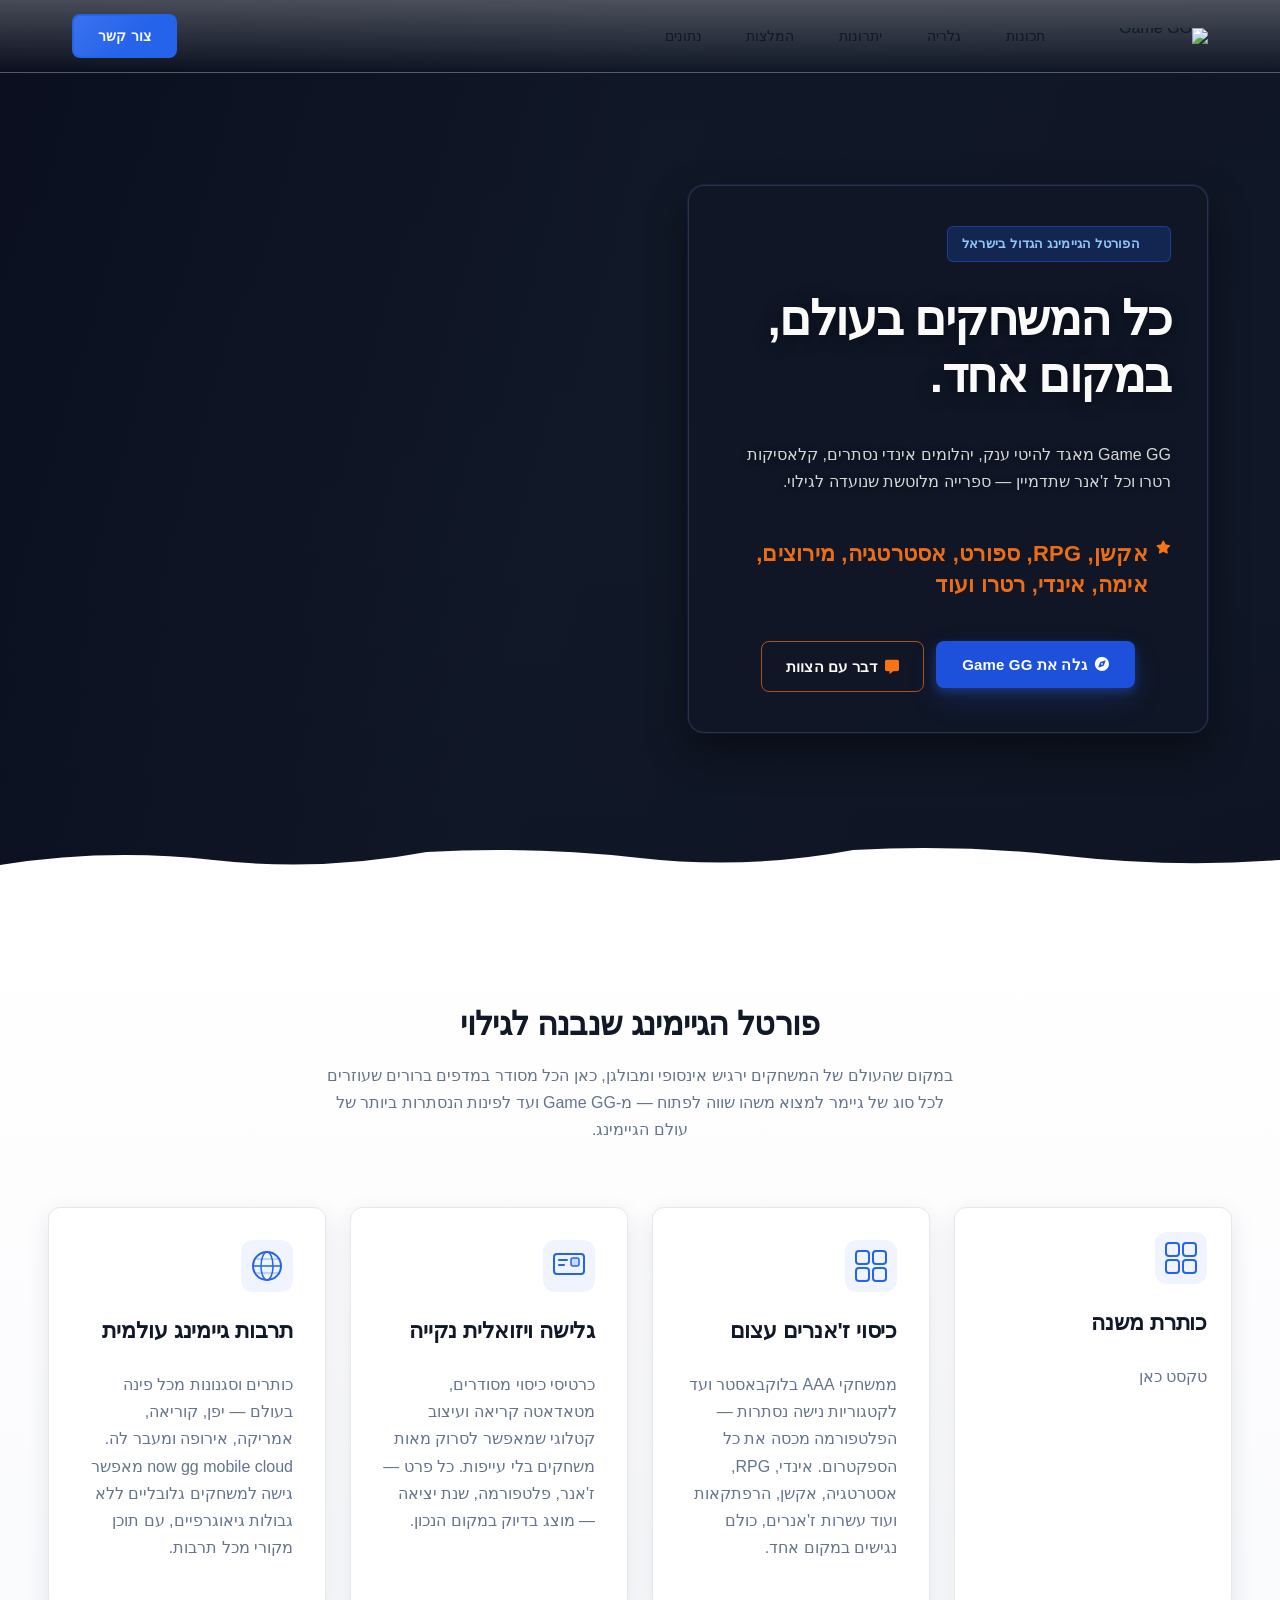
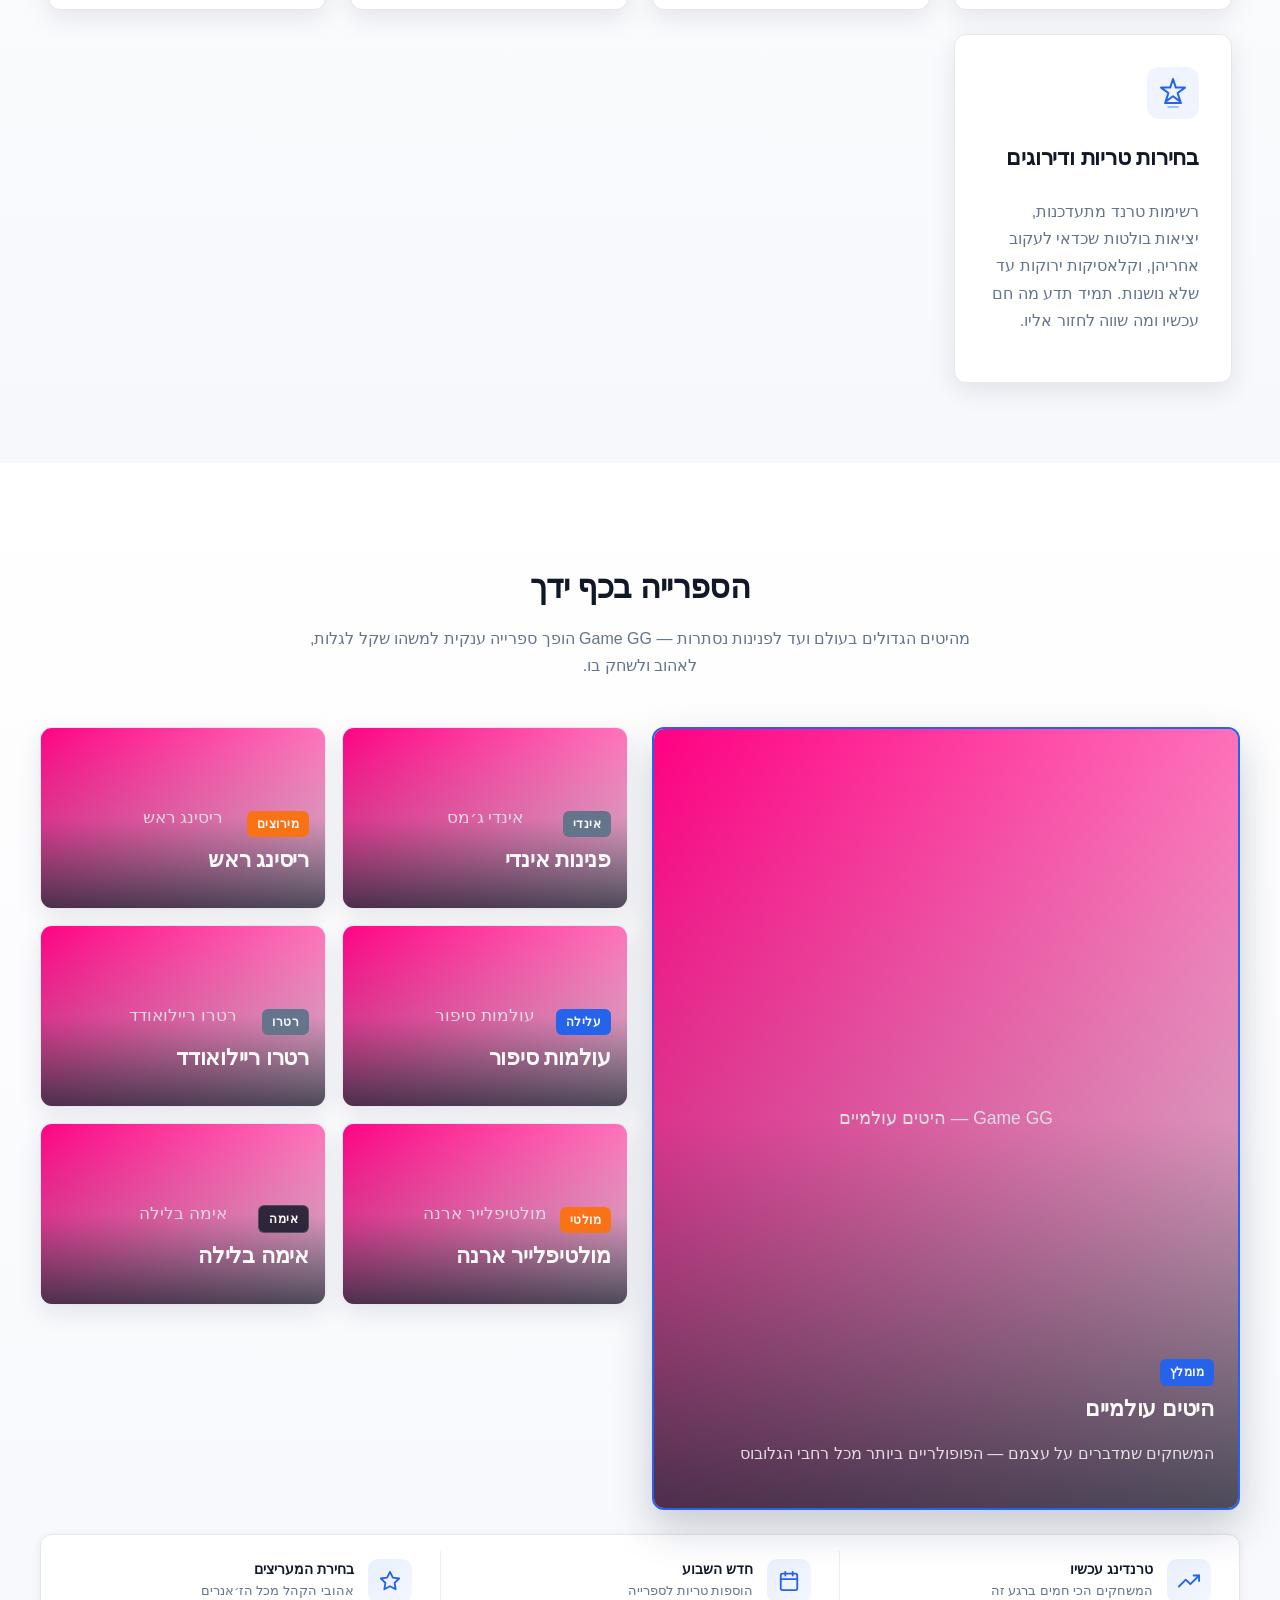
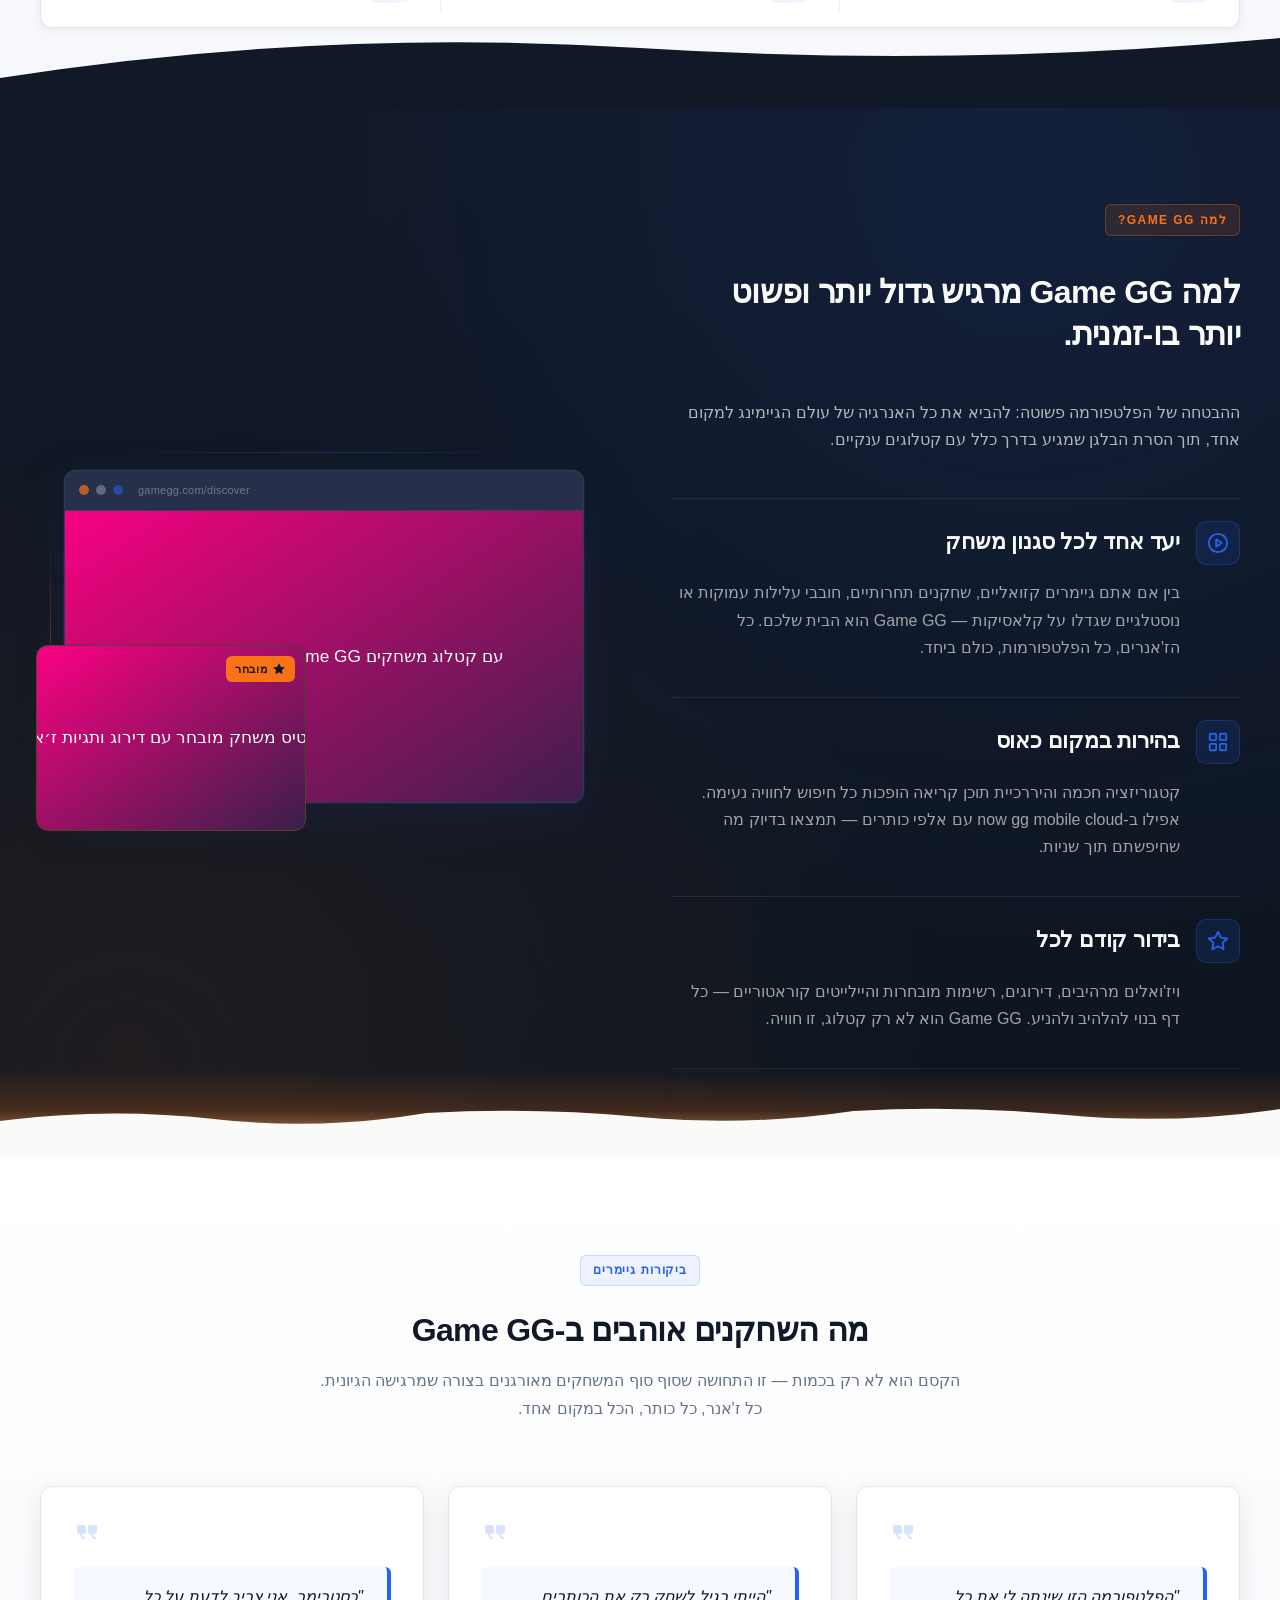
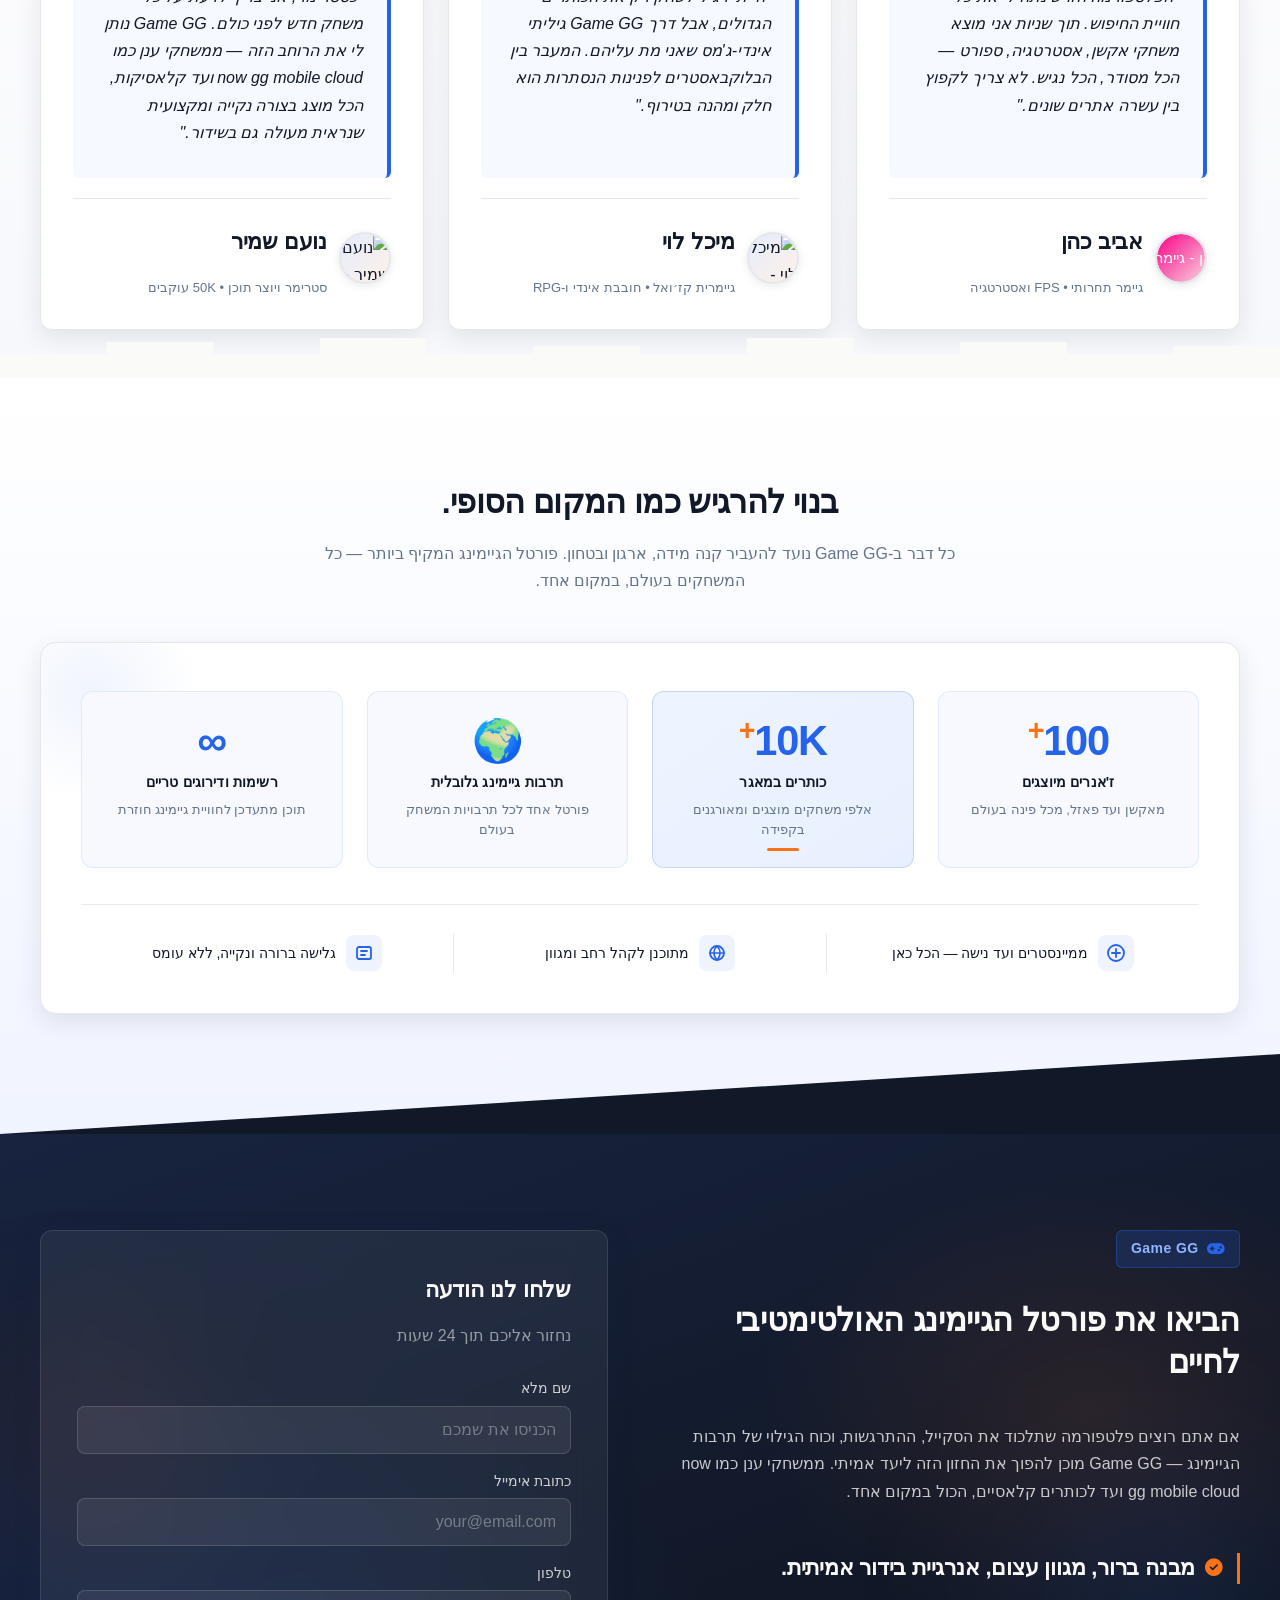
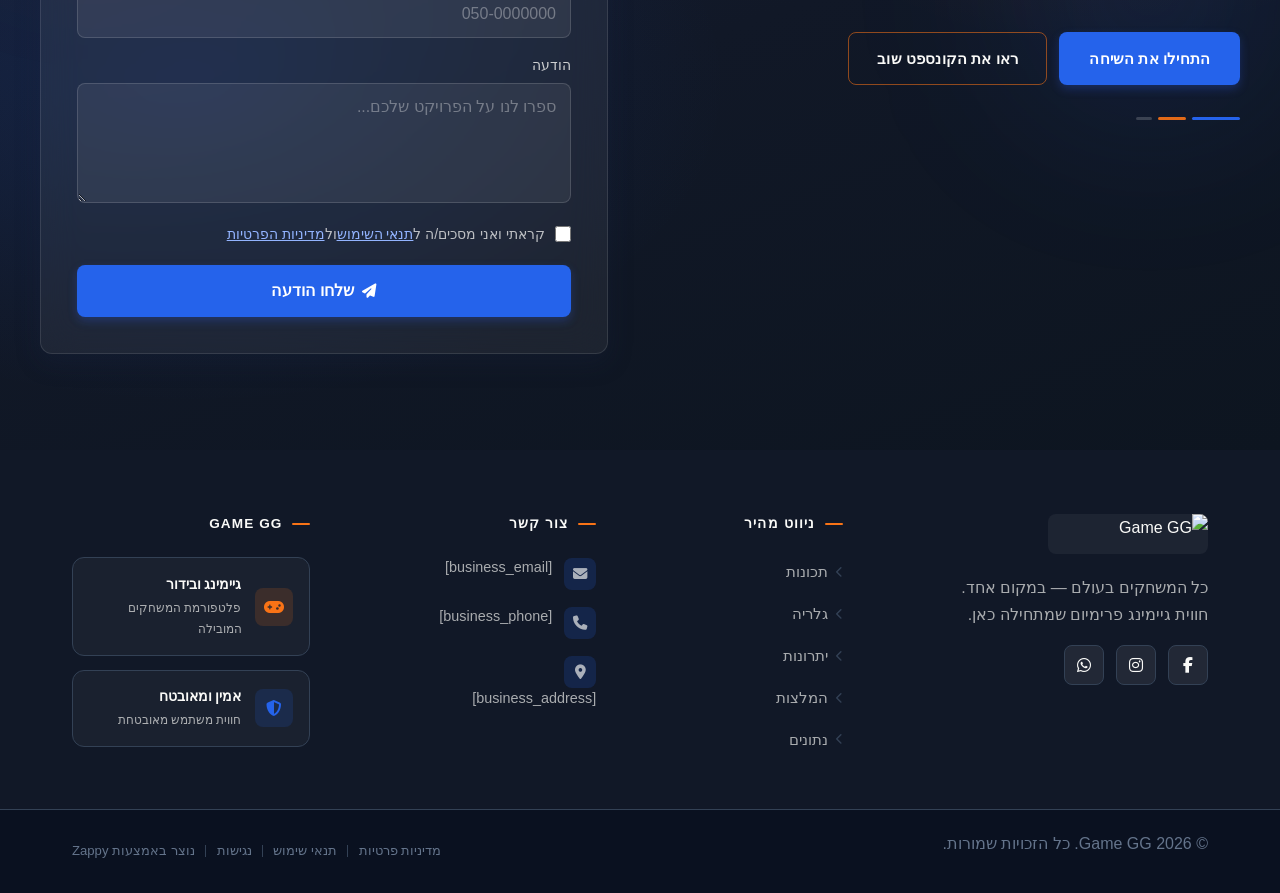
==== commit c3f6d6a0: "Background sync: Progressive GitHub Sync" ====
--- a/public/index.html
+++ b/public/index.html
@@ -1 +1 @@
-<!doctype html><html dir="rtl" lang="he"><head><meta charset="UTF-8"><meta content="width=device-width,initial-scale=1" name="viewport"><meta content="index, follow" name="robots"><title>now gg mobile cloud — Game GG</title><meta content="A comprehensive gaming portal aimed at showcasing a vast collection of games from around the world. The platform is intended to serve as a one-stop destination " name="description"><meta content="now gg mobile cloud, now gg fortnite, now gg minecraft, Game GG" name="keywords"><link href="/assets/favicon.ico" rel="icon" type="image/x-icon"><link href="/assets/favicon-16x16.png" rel="icon" type="image/png" sizes="16x16"><link href="/assets/favicon-32x32.png" rel="icon" type="image/png" sizes="32x32"><link href="/assets/favicon-48x48.png" rel="icon" type="image/png" sizes="48x48"><link href="/assets/favicon-192x192.png" rel="icon" type="image/png" sizes="192x192"><link href="/assets/favicon-512x512.png" rel="icon" type="image/png" sizes="512x512"><link href="/assets/apple-touch-icon.png" rel="apple-touch-icon"><script>!function(){"use strict";var t="669d5da3-622a-43c5-9f1b-cf40f4b6b010",e="https://api.zappy5.com/api/analytics/track",a=18e5,n=2592e6,o=!0,i=!0,r=!0;var s=function(){var e="zappy_visitor_"+t,a=null;try{if(a=localStorage.getItem(e)){var o=JSON.parse(a),i=Date.now();if(i-o.created<n)return o.lastSeen=i,localStorage.setItem(e,JSON.stringify(o)),o.id}}catch(t){console.warn("Zappy Analytics: LocalStorage not available")}var r="zv_"+Date.now()+"_"+Math.random().toString(36).substr(2,9);try{localStorage.setItem(e,JSON.stringify({id:r,created:Date.now(),lastSeen:Date.now()}))}catch(t){}return r}(),c=function(){var e="zappy_session_"+t,n=null;try{if(n=sessionStorage.getItem(e)){var o=JSON.parse(n),i=Date.now();if(i-o.timestamp<a)return o.timestamp=i,sessionStorage.setItem(e,JSON.stringify(o)),o.id}}catch(t){console.warn("Zappy Analytics: SessionStorage not available")}var r="zs_"+Date.now()+"_"+Math.random().toString(36).substr(2,9);try{sessionStorage.setItem(e,JSON.stringify({id:r,timestamp:Date.now()}))}catch(t){}return r}();function l(a,n){n=n||{};var o={website_id:t,event_type:a,page_path:window.location.pathname,referrer:document.referrer||"direct",visitor_id:s,session_id:c,metadata:n};if(navigator.sendBeacon){var i=new Blob([JSON.stringify(o)],{type:"application/json"});navigator.sendBeacon(e,i)}else fetch(e,{method:"POST",headers:{"Content-Type":"application/json"},body:JSON.stringify(o),keepalive:!0}).catch(function(t){console.warn("Zappy Analytics: Failed to track event",t)})}o&&l("pageview",{title:document.title,url:window.location.href}),i&&document.addEventListener("click",function(t){var e=t.target;if("BUTTON"===e.tagName||e.closest("button")){var a="BUTTON"===e.tagName?e:e.closest("button");l("click",{element:"button",text:a.textContent.trim().substring(0,100),id:a.id||null,class:a.className||null})}else if("A"===e.tagName||e.closest("a")){var n="A"===e.tagName?e:e.closest("a");l("navigation",{element:"link",text:n.textContent.trim().substring(0,100),href:n.href,external:n.hostname!==window.location.hostname})}},!0),r&&document.addEventListener("submit",function(t){var e=t.target;l("form_submit",{form_id:e.id||null,form_name:e.name||null,form_action:e.action||null,form_method:e.method||"GET"})},!0);var d=Date.now();window.addEventListener("beforeunload",function(){l("page_unload",{time_on_page:Math.floor((Date.now()-d)/1e3),page_path:window.location.pathname})}),window.zappyAnalytics={track:l,getVisitorId:function(){return s},getSessionId:function(){return c}}}()</script><meta content="now gg mobile cloud — Game GG" property="og:title"><meta content="A comprehensive gaming portal aimed at showcasing a vast collection of games from around the world. The platform is intended to serve as a one-stop destination " property="og:description"><meta content="website" property="og:type"><meta content="he_IL" property="og:locale"><meta content="summary_large_image" name="twitter:card"><meta content="now gg mobile cloud — Game GG" name="twitter:title"><meta content="A comprehensive gaming portal aimed at showcasing a vast collection of games from around the world. The platform is intended to serve as a one-stop destination " name="twitter:description"><link href="https://cdnjs.cloudflare.com/ajax/libs/font-awesome/6.4.0/css/all.min.css" rel="stylesheet"><link href="/assets/favicon.ico" rel="icon" type="image/x-icon"><link href="/assets/favicon-16x16.png" rel="icon" type="image/png" sizes="16x16"><link href="/assets/favicon-32x32.png" rel="icon" type="image/png" sizes="32x32"><link href="/assets/favicon-48x48.png" rel="icon" type="image/png" sizes="48x48"><link href="/assets/favicon-192x192.png" rel="icon" type="image/png" sizes="192x192"><link href="/assets/favicon-512x512.png" rel="icon" type="image/png" sizes="512x512"><link href="/assets/apple-touch-icon.png" rel="apple-touch-icon"><link href="https://cdn.jsdelivr.net/npm/vanilla-cookieconsent@3/dist/cookieconsent.css" rel="stylesheet"><script src="https://cdn.jsdelivr.net/npm/vanilla-cookieconsent@3/dist/cookieconsent.umd.js"></script><script src="https://cdn.jsdelivr.net/gh/mickidum/acc_toolbar/acctoolbar/acctoolbar.min.js"></script><link href="/styles.css" rel="stylesheet"><style id="zappy-dropdown-submenu-styles">#navMenu li:has(.sub-menu),.nav-menu li:has(.sub-menu),.navbar li:has(.sub-menu),nav li:has(.sub-menu){position:relative}#navMenu .sub-menu,.nav-menu .sub-menu,.navbar .sub-menu,nav .sub-menu{display:block!important;position:absolute!important;top:100%;left:0;min-width:220px;background:#fff;border-radius:8px;box-shadow:0 8px 25px rgba(0,0,0,.15);padding:8px 0;opacity:0;visibility:hidden;transform:translateY(10px);transition:all .3s ease;z-index:1000;list-style:none;pointer-events:none}#navMenu li:hover>.sub-menu,.nav-menu li:hover>.sub-menu,.navbar li:hover>.sub-menu,nav li:hover>.sub-menu{opacity:1!important;visibility:visible!important;transform:translateY(0)!important;pointer-events:auto!important}.sub-menu li{list-style:none;margin:0;padding:0}.sub-menu a{display:block!important;padding:10px 16px!important;color:var(--text-dark,#333)!important;font-weight:500;text-decoration:none;white-space:nowrap;transition:background-color .2s}.sub-menu a:hover{background-color:#f5f5f5}[dir=rtl] .nav-menu .sub-menu,[dir=rtl] .navbar .sub-menu,[dir=rtl] nav .sub-menu,html[lang=ar] .nav-menu .sub-menu,html[lang=ar] .navbar .sub-menu,html[lang=ar] nav .sub-menu,html[lang=he] .nav-menu .sub-menu,html[lang=he] .navbar .sub-menu,html[lang=he] nav .sub-menu{left:auto!important;right:0!important}.sub-menu:empty,.sub-menu:not(:has(li)),.sub-menu:not(:has(li:not(.zappy-hidden-menu-item))){display:none!important;opacity:0!important;visibility:hidden!important;pointer-events:none!important}li:has(.menu-group-title):hover>.sub-menu{opacity:1!important;visibility:visible!important;transform:translateY(0)!important;pointer-events:auto!important}#navMenu>li>.menu-group-title,.nav-menu>li>.menu-group-title{display:inline-block;padding:.5rem 1rem;cursor:default;user-select:none}@media (max-width:768px){#navMenu .sub-menu,.nav-menu .sub-menu,.navbar .sub-menu,nav .sub-menu{position:static!important;transform:none!important;box-shadow:none!important;background:0 0!important;max-height:0;overflow:hidden;opacity:0;visibility:hidden;transition:max-height .3s ease,opacity .3s ease;padding:0!important;border-radius:0!important}.sub-menu.mobile-expanded{max-height:500px!important;opacity:1!important;visibility:visible!important;padding:8px 0 8px 16px!important}[dir=rtl] .sub-menu.mobile-expanded,html[lang=he] .sub-menu.mobile-expanded{padding:8px 16px 8px 0!important}#navMenu li:hover>.sub-menu,.nav-menu li:hover>.sub-menu,.navbar li:hover>.sub-menu,nav li:hover>.sub-menu{opacity:0;visibility:hidden;pointer-events:none}#navMenu li>.sub-menu.mobile-expanded,.nav-menu li>.sub-menu.mobile-expanded,.navbar li>.sub-menu.mobile-expanded,nav li>.sub-menu.mobile-expanded{opacity:1!important;visibility:visible!important;pointer-events:auto!important}#navMenu li:has(.sub-menu),.nav-menu li:has(.sub-menu),.navbar li:has(.sub-menu),nav li:has(.sub-menu){display:flex!important;flex-wrap:wrap!important;align-items:center!important;position:relative!important;min-height:44px!important}#navMenu li:has(.sub-menu)>a,.nav-menu li:has(.sub-menu)>a,.navbar li:has(.sub-menu)>a,nav li:has(.sub-menu)>a{flex:1!important;min-width:0!important}#navMenu li:has(.sub-menu)>.menu-group-title,.nav-menu li:has(.sub-menu)>.menu-group-title,.navbar li:has(.sub-menu)>.menu-group-title,nav li:has(.sub-menu)>.menu-group-title{flex:1!important;min-width:0!important;padding:0!important;line-height:inherit!important}#navMenu li:has(.sub-menu)>.sub-menu,.nav-menu li:has(.sub-menu)>.sub-menu,.navbar li:has(.sub-menu)>.sub-menu,nav li:has(.sub-menu)>.sub-menu{flex-basis:100%!important;width:100%!important}#navMenu li:has(.sub-menu)>a [class*=arrow],#navMenu li:has(.sub-menu)>a [class*=chevron],.nav-menu li:has(.sub-menu)>a .fa-angle-down,.nav-menu li:has(.sub-menu)>a .fa-chevron-down,.nav-menu li:has(.sub-menu)>a [class*=arrow],.nav-menu li:has(.sub-menu)>a [class*=chevron],nav li:has(.sub-menu)>a [class*=arrow],nav li:has(.sub-menu)>a [class*=chevron]{display:none!important;visibility:hidden!important}.mobile-submenu-toggle{display:flex!important;align-items:center!important;justify-content:center!important;width:44px!important;height:auto!important;background:0 0!important;border:none!important;cursor:pointer!important;color:var(--text-dark)!important;position:static!important;flex-shrink:0!important;align-self:stretch!important;z-index:2!important;padding:0!important;margin:0!important}.mobile-submenu-toggle::after{content:''!important;width:0!important;height:0!important;border-left:6px solid transparent!important;border-right:6px solid transparent!important;border-top:7px solid currentColor!important;transition:transform .3s ease!important}.mobile-submenu-toggle.expanded::after{transform:rotate(180deg)!important}.sub-menu a{padding:10px 0!important;display:block!important;color:var(--text-dark)!important}.navbar .sub-menu li a,.zappy-products-dropdown .sub-menu a,nav.navbar .sub-menu li a{color:var(--text-dark)!important}}@media (min-width:769px){.mobile-submenu-toggle{display:none!important}}</style><style id="mobile-lang-menu-deployed-css">@media (max-width:768px){.lang-switcher,.nav-container .lang-switcher,.nav-cta-container .lang-switcher,.nav-ecommerce-icons .lang-switcher,.nav-icons-left .lang-switcher,.navbar .lang-switcher,.navbar .nav-cta-container .lang-switcher{display:none!important}.mobile-lang-menu{width:100%;border-top:1px solid rgba(128,128,128,.2);padding:8px 0 0 0;margin-top:8px}.mobile-lang-toggle{display:flex!important;align-items:center;justify-content:space-between;width:100%;padding:12px 16px;background:0 0;border:none;cursor:pointer;font-size:15px;color:inherit;font-family:inherit}.mobile-lang-toggle::after{content:'';display:inline-block;width:8px;height:8px;border-right:2px solid currentColor;border-bottom:2px solid currentColor;transform:rotate(45deg);transition:transform .3s ease;margin-left:8px}.mobile-lang-toggle.expanded::after{transform:rotate(-135deg)}.mobile-lang-options{max-height:0;overflow:hidden;transition:max-height .3s ease}.mobile-lang-options.expanded{max-height:300px}.mobile-lang-option{display:flex!important;align-items:center;gap:10px;padding:10px 24px;text-decoration:none;color:inherit;font-size:14px;font-family:inherit}.mobile-lang-option:hover{background:rgba(128,128,128,.1)}.mobile-lang-option.active{font-weight:600;opacity:.7;pointer-events:none}.mobile-lang-option img{width:20px;height:20px;border-radius:50%}}@media (min-width:769px){.mobile-lang-menu{display:none!important}}</style><style id="zappy-widget-visibility">#mic-access-tool-box,#mic-access-tool-general-button,#mic-init-access-tool #mic-access-tool-box,#mic-init-access-tool #mic-access-tool-general-button,#mic-init-access-tool .mic-access-tool-general-button,._access-icon,._access-menu,.mic-access-tool-box,.mic-access-tool-general-button,div[id*=mic-access-tool-box]{display:none!important;visibility:hidden!important;opacity:0!important;pointer-events:none!important}</style></head><body><nav class="navbar" dir="rtl"><button class="mobile-toggle" aria-label="Menu" id="mobileToggle"><svg viewBox="0 0 24 24" fill="none" height="24" width="24" class="hamburger-icon"><path d="M3 12h18M3 6h18M3 18h18" stroke="currentColor" stroke-width="2" stroke-linecap="round"></path></svg><svg viewBox="0 0 24 24" fill="none" height="24" width="24" class="close-icon" style="display:none"><path d="M18 6L6 18M6 6l12 12" stroke="currentColor" stroke-width="2" stroke-linecap="round"></path></svg></button><button class="phone-header-btn" aria-label="Call" data-phone="[business_phone]"><svg viewBox="0 0 24 24" fill="currentColor" height="20" width="20"><path d="M22 16.92v3a2 2 0 0 1-2.18 2 19.79 19.79 0 0 1-8.63-3.07 19.5 19.5 0 0 1-6-6 19.79 19.79 0 0 1-3.07-8.67A2 2 0 0 1 4.11 2h3a2 2 0 0 1 2 1.72 12.84 12.84 0 0 0 .7 2.81 2 2 0 0 1-.45 2.11L8.09 9.91a16 16 0 0 0 6 6l1.27-1.27a2 2 0 0 1 2.11-.45 12.84 12.84 0 0 0 2.81.7A2 2 0 0 1 22 16.92z"></path></svg></button><div class="nav-container"><div class="nav-right-group"><div class="nav-brand"><a href="/" class="logo-link"><img alt="Game GG" src="/assets/game-gg-logo.webp" class="logo"></a></div><ul class="nav-menu" id="navMenu"><li><a href="#features">תכונות</a></li><li><a href="#showcase">גלריה</a></li><li><a href="#benefits">יתרונות</a></li><li><a href="#testimonials">המלצות</a></li><li><a href="#stats">נתונים</a></li></ul></div><div class="nav-cta-container"><a href="#cta" class="nav-cta-btn">צור קשר</a></div></div></nav><script>window.addEventListener("load",function(){const e=document.querySelector(".navbar, nav, header");if(!e)return void console.log("[Navbar] Navbar element not found");let t=document.getElementById("mobileToggle")||document.querySelector(".mobile-toggle")||document.querySelector(".hamburger")||document.querySelector(".hamburger-menu")||document.querySelector(".menu-toggle")||document.querySelector(".burger-menu")||document.querySelector('[aria-label="Menu"]')||document.querySelector('[aria-label="תפריט"]');const o=document.querySelector(".phone-header-btn"),n=window.getComputedStyle(e);let r=n.backgroundColor;if(console.log("[Navbar] Initial navbar background:",r),"transparent"===r||"rgba(0, 0, 0, 0)"===r||r.startsWith("rgba")&&r.includes(", 0)")){const e=n.backgroundImage;if(e&&"none"!==e)console.log("[Navbar] Navbar has background image/gradient, using dark text"),r="rgb(240, 240, 240)";else{const e=window.getComputedStyle(document.body).backgroundColor;console.log("[Navbar] Navbar transparent, using body background:",e),r=e}}const i=r.match(/\d+/g);if(i&&i.length>=3){const e=(.299*parseInt(i[0])+.587*parseInt(i[1])+.114*parseInt(i[2]))/255;console.log("[Navbar] Mobile button colors preserved from Claude CSS (luminance:",e.toFixed(2)+")");const n=document.createElement("style");n.id="zappy-mobile-nav-fix";document.documentElement.lang;document.documentElement.dir,n.textContent='\n        /* Hide mobile buttons on desktop, show only on mobile */\n        @media (min-width: 769px) {\n          .mobile-toggle,\n          .phone-header-btn {\n            display: none !important;\n          }\n        }\n        \n        /* Show and position mobile buttons correctly on mobile */\n        @media (max-width: 768px) {\n          .mobile-toggle,\n          .phone-header-btn {\n            position: absolute !important;\n            top: 50% !important;\n            transform: translateY(-50%) !important;\n            z-index: 1001 !important;\n            display: flex !important;\n            align-items: center !important;\n            justify-content: center !important;\n            width: 36px !important;\n            height: 36px !important;\n            border-radius: 50% !important;\n            border: none !important;\n            cursor: pointer !important;\n            padding: 6px !important;\n            background: none !important;\n            color: var(--nav-text, var(--text-dark)) !important;\n          }\n          \n          /* LTR positioning (default): hamburger LEFT, phone RIGHT */\n          html:not([dir="rtl"]):not([lang="he"]):not([lang="ar"]) .mobile-toggle,\n          html[dir="ltr"] .mobile-toggle {\n            left: 12px !important;\n            right: auto !important;\n          }\n          html:not([dir="rtl"]):not([lang="he"]):not([lang="ar"]) .phone-header-btn,\n          html[dir="ltr"] .phone-header-btn {\n            right: 12px !important;\n            left: auto !important;\n          }\n          \n          /* RTL positioning: hamburger RIGHT, phone LEFT */\n          html[dir="rtl"] .mobile-toggle,\n          html[lang="he"] .mobile-toggle,\n          html[lang="ar"] .mobile-toggle {\n            right: 12px !important;\n            left: auto !important;\n          }\n          html[dir="rtl"] .phone-header-btn,\n          html[lang="he"] .phone-header-btn,\n          html[lang="ar"] .phone-header-btn {\n            left: 12px !important;\n            right: auto !important;\n          }\n          \n          /* CRITICAL: Ensure nav-container has min-height on mobile */\n          /* All children are positioned absolutely/fixed on mobile, so height:auto collapses to 0 */\n          .nav-container {\n            min-height: 70px !important;\n            position: relative !important;\n          }\n          \n          /* Ensure SVG icons are properly sized and inherit color */\n          .mobile-toggle svg,\n          .phone-header-btn svg {\n            width: 24px !important;\n            height: 24px !important;\n            /* Don\'t force display - let JavaScript control hamburger/close toggle */\n          }\n          \n          /* Reset nav-cta-container on mobile - remove desktop box-shadow/padding */\n          /* that creates a visible ghost box when CTA button is hidden */\n          .nav-cta-container {\n            box-shadow: none !important;\n            padding: 0 !important;\n          }\n          \n          /* Hide nav-cta-container entirely on mobile when there\'s no lang-switcher */\n          /* (only the CTA button is inside, and it\'s hidden on mobile) */\n          .nav-cta-container:not(:has(.lang-switcher)) {\n            display: none !important;\n          }\n          \n          /* CRITICAL: Prevent hero image fade gradient from bleeding over headline text */\n          /* The .image-fade-gradient has bottom: -30px (extends below parent) */\n          /* On mobile stacked layout, this overlaps the h1 text below the image */\n          .hero-image-column {\n            overflow: hidden !important;\n          }\n          .image-fade-gradient {\n            bottom: 0 !important;\n          }\n          \n          /* Hide desktop language switcher on mobile - hamburger menu handles it */\n          /* High specificity to override stored CSS */\n          .lang-switcher,\n          .nav-cta-container .lang-switcher,\n          .nav-container .lang-switcher,\n          .navbar .lang-switcher,\n          .navbar .nav-cta-container .lang-switcher {\n            display: none !important;\n          }\n        }\n      ';const r=document.getElementById("zappy-mobile-nav-fix");r&&r.remove(),document.head.appendChild(n),console.log("[Navbar] Critical CSS injected for mobile nav positioning");const l=window.innerWidth<=768;if(t){const e=t.querySelector(".hamburger-icon"),o=t.querySelector(".close-icon");e&&(e.style.setProperty("width","24px","important"),e.style.setProperty("height","24px","important"),e.style.setProperty("display","block","important")),o&&(o.style.setProperty("width","24px","important"),o.style.setProperty("height","24px","important"),o.style.setProperty("display","none","important")),l?(t.style.setProperty("position","absolute","important"),t.style.setProperty("top","50%","important"),t.style.setProperty("transform","translateY(-50%)","important"),t.style.setProperty("z-index","1001","important"),t.style.removeProperty("left"),t.style.removeProperty("right"),console.log("[Navbar] Mobile toggle positioning applied (mobile viewport)")):(t.style.removeProperty("position"),t.style.removeProperty("top"),t.style.removeProperty("transform"),t.style.removeProperty("z-index"),t.style.removeProperty("left"),t.style.removeProperty("right"),console.log("[Navbar] Desktop viewport - cleared mobile toggle inline positioning"))}if(o){const e=o.querySelector("svg");e&&(e.style.width="24px",e.style.height="24px",e.setAttribute("width","24"),e.setAttribute("height","24")),l?(o.style.setProperty("position","absolute","important"),o.style.setProperty("top","50%","important"),o.style.setProperty("transform","translateY(-50%)","important"),o.style.setProperty("z-index","1001","important"),o.style.removeProperty("left"),o.style.removeProperty("right"),console.log("[Navbar] Phone button positioning applied (mobile viewport)")):(o.style.removeProperty("position"),o.style.removeProperty("top"),o.style.removeProperty("transform"),o.style.removeProperty("z-index"),o.style.removeProperty("left"),o.style.removeProperty("right"),console.log("[Navbar] Desktop viewport - cleared phone button inline positioning"))}}else console.log("[Navbar] Could not parse background color:",r);t=document.getElementById("mobileToggle")||document.querySelector(".mobile-toggle")||document.querySelector(".hamburger")||document.querySelector(".hamburger-menu")||document.querySelector(".menu-toggle")||document.querySelector(".burger-menu")||document.querySelector('[aria-label="Menu"]')||document.querySelector('[aria-label="תפריט"]');const l=document.getElementById("navMenu")||document.querySelector(".nav-menu")||document.querySelector(".nav-links")||document.querySelector("nav ul:not(.submenu)");if(!t||!l)return void console.log("[Navbar] Mobile toggle or menu not found:",{toggle:!!t,menu:!!l});l.id||(l.id="navMenu"),console.log("[Navbar] Initializing mobile menu...");const a=t.cloneNode(!0);t.parentNode.replaceChild(a,t),a.addEventListener("click",function(e){e.preventDefault(),e.stopPropagation();const t=this.querySelector(".hamburger-icon"),o=this.querySelector(".close-icon");l.classList.contains("active")?(l.classList.remove("active"),t&&t.style.setProperty("display","block","important"),o&&o.style.setProperty("display","none","important"),document.body.style.overflow="",console.log("[Navbar] Menu closed")):(l.classList.add("active"),t&&t.style.setProperty("display","none","important"),o&&o.style.setProperty("display","block","important"),document.body.style.overflow="hidden",console.log("[Navbar] Menu opened"))}),l.querySelectorAll("a").forEach(function(e){e.addEventListener("click",function(){if("#"===this.getAttribute("href"))return;const e=a.querySelector(".hamburger-icon"),t=a.querySelector(".close-icon");l.classList.remove("active"),e&&e.style.setProperty("display","block","important"),t&&t.style.setProperty("display","none","important"),document.body.style.overflow="",console.log("[Navbar] Menu closed (link clicked)")})});var s=l.querySelectorAll(".dropdown-toggle");s.forEach(function(e){e.addEventListener("click",function(e){e.preventDefault(),e.stopPropagation();var t=this.closest(".nav-dropdown");t&&(t.parentNode.querySelectorAll(".nav-dropdown.open").forEach(function(e){e!==t&&e.classList.remove("open")}),t.classList.toggle("open"),console.log("[Navbar] Dropdown toggled:",t.classList.contains("open")?"open":"closed"))})}),document.addEventListener("click",function(e){e.target.closest(".nav-dropdown")||document.querySelectorAll(".nav-dropdown.open").forEach(function(e){e.classList.remove("open")})}),console.log("[Navbar] Dropdown handlers initialized for "+s.length+" dropdowns"),o&&o.addEventListener("click",function(){const e=document.querySelectorAll('a[href^="tel:"]'),t=e.length>0?e[0].getAttribute("href").replace("tel:",""):"[business_phone]";window.location.href="tel:"+t,console.log("[Navbar] Phone button clicked")}),console.log("[Navbar] Mobile menu initialized successfully");const p=function(){const e=document.querySelector(".whatsapp-float");e&&(window.innerWidth>=769?(e.style.setProperty("display","none","important"),e.style.setProperty("visibility","hidden","important"),e.style.setProperty("opacity","0","important"),e.style.setProperty("pointer-events","none","important"),console.log("[WhatsApp] Button hidden on desktop")):(e.style.removeProperty("display"),e.style.removeProperty("visibility"),e.style.removeProperty("opacity"),e.style.removeProperty("pointer-events"),console.log("[WhatsApp] Button visible on mobile")))};let c;p(),window.addEventListener("resize",function(){clearTimeout(c),c=setTimeout(p,100)})})</script><main><section class="index-hero-section" data-layout-spec="בית-hero" dir="rtl" id="hero" data-hero-type="fullscreen-scrim"><div class="index-hero-bg"><div style="position:absolute !important;top:0px !important;left:0px !important;width:100% !important;height:100% !important;max-width:none !important;margin-left:0px !important;margin-right:0px !important;display:block !important;z-index:1 !important;overflow:hidden !important" data-element-id="img-1774620546318-19nvkumtb" data-element-type="image" data-zappy-wrapper-margins-applied="true" data-zappy-zoom-clip="true" data-zappy-zoom-wrapper="true" data-zappy-zoom-wrapper-width-mode="full"><img alt="סביבת גיימינג פרימיום עם מסכים מרובים ואור ניאון כחול וכתום" src="/assets/business-general-hero-upload-1774620761590.webp" data-context="Cinematic ultra-wide gaming environment: multiple large curved monitors displaying vivid game art from different genres (action, RPG, racing, horror), royal blue and warm orange neon light accents illuminating a premium gaming setup, atmospheric dark room with layered game posters on walls, high-end gaming chairs, dramatic depth of field, photorealistic, moody and immersive atmosphere" data-placeholder="index-hero-image-1" height="900" width="1440" class="zappy-editable-image" data-element-id="img-1774620546318-19nvkumtb" data-element-type="image" data-hero-background="true" data-hero-bg="true" data-zappy-zoom="1" style="object-position:31% 75%;object-fit:cover !important;width:296.73913% !important;height:100% !important;margin:0px !important;position:absolute !important;left:-60.98913% !important;top:0% !important;max-width:none !important;max-height:none !important;display:block !important"></div></div><div class="index-hero-scrim" aria-hidden="true"></div><div class="index-hero-container"><div class="index-hero-card"><div class="index-hero-badge"><br><i class="fa-solid" data-element-id="icon-1774620546314-oemq74t90" data-element-type="icon" data-icon-type="fontawesome" style="font-size:16px !important;color:rgb(147, 197, 253);cursor:pointer"></i><span>הפורטל הגיימינג הגדול בישראל</span></div><h1 class="index-hero-h1">כל המשחקים בעולם,<br>במקום אחד.</h1><p class="index-hero-body">Game GG מאגד להיטי ענק, יהלומים אינדי נסתרים, קלאסיקות רטרו וכל ז'אנר שתדמיין — ספרייה מלוטשת שנועדה לגילוי.</p><h3 class="index-hero-genres"><i class="fa-solid fa-star" data-element-id="icon-1774620546315-7z9754e3z" data-element-type="icon" data-icon-type="fontawesome"></i>אקשן, RPG, ספורט, אסטרטגיה, מירוצים, אימה, אינדי, רטרו ועוד</h3><div class="index-hero-cta-row" style="text-align:center !important;display:flex !important;justify-content:center !important;align-items:flex-start !important;width:100% !important"><a href="#games" class="btn-primary btn index-hero-btn-primary" data-element-id="btn-1774620546297-hrm8qaj61" data-element-type="button" data-native-element="true" style="outline:currentcolor;background-color:rgb(30, 81, 219) !important;background-image:none !important;border-color:rgb(30, 81, 219) !important;color:rgb(255, 255, 255) !important"><i class="fa-solid fa-compass"></i>גלה את Game GG</a><a href="#contact" class="index-hero-btn-secondary" data-element-id="btn-1774620546297-mwkwssie7" data-element-type="button" data-native-element="true"><i class="fa-solid fa-message"></i>דבר עם הצוות</a></div></div></div><div class="index-hero-divider-wrapper"><svg viewBox="0 0 1440 90" aria-hidden="true" xmlns="http://www.w3.org/2000/svg" preserveAspectRatio="none"><path d="M0,90 L0,55 Q120,38 240,50 T480,42 Q600,36 720,48 T960,40 Q1080,34 1200,46 T1440,50 L1440,90 Z" fill="#FFFFFF"></path></svg></div></section><section class="index-features-section" data-layout-spec="בית-features" dir="rtl" id="features"><div class="index-features-container"><div class="index-features-intro"><h2 class="index-features-heading">פורטל הגיימינג שנבנה לגילוי</h2><p class="index-features-subtext">במקום שהעולם של המשחקים ירגיש אינסופי ומבולגן, כאן הכל מסודר במדפים ברורים שעוזרים לכל סוג של גיימר למצוא משהו שווה לפתוח — מ-Game GG ועד לפינות הנסתרות ביותר של עולם הגיימינג.</p></div><div class="index-features-grid"><article class="index-feature-card"><div class="index-feature-icon-wrap"><svg viewBox="0 0 36 36" aria-hidden="true" xmlns="http://www.w3.org/2000/svg" data-element-type="icon" data-icon-type="svg" fill="none" height="36" width="36"><rect height="13" width="13" x="3" y="3" rx="3" stroke="currentColor" stroke-width="2"></rect><rect height="13" width="13" x="20" y="3" rx="3" stroke="currentColor" stroke-width="2"></rect><rect height="13" width="13" x="3" y="20" rx="3" stroke="currentColor" stroke-width="2"></rect><rect height="13" width="13" x="20" y="20" rx="3" stroke="currentColor" stroke-width="2"></rect></svg></div><div class="index-feature-content"><h3>כיסוי ז'אנרים עצום</h3><p>ממשחקי AAA בלוקבאסטר ועד לקטגוריות נישה נסתרות — הפלטפורמה מכסה את כל הספקטרום. אינדי, RPG, אסטרטגיה, אקשן, הרפתקאות ועוד עשרות ז'אנרים, כולם נגישים במקום אחד.</p></div></article><article class="index-feature-card"><div class="index-feature-icon-wrap"><svg viewBox="0 0 36 36" aria-hidden="true" xmlns="http://www.w3.org/2000/svg" data-element-type="icon" data-icon-type="svg" fill="none" height="36" width="36"><rect height="20" width="30" x="3" y="6" rx="3" stroke="currentColor" stroke-width="2"></rect><path d="M8 12h8M8 17h5" stroke="currentColor" stroke-width="2" stroke-linecap="round"></path><rect height="8" width="8" x="20" y="10" rx="2" fill="currentColor" opacity="0.18"></rect><rect height="8" width="8" x="20" y="10" rx="2" stroke="currentColor" stroke-width="1.5"></rect></svg></div><div class="index-feature-content"><h3>גלישה ויזואלית נקייה</h3><p>כרטיסי כיסוי מסודרים, מטאדאטה קריאה ועיצוב קטלוגי שמאפשר לסרוק מאות משחקים בלי עייפות. כל פרט — ז'אנר, פלטפורמה, שנת יציאה — מוצג בדיוק במקום הנכון.</p></div></article><article class="index-feature-card"><div class="index-feature-icon-wrap"><svg viewBox="0 0 36 36" aria-hidden="true" xmlns="http://www.w3.org/2000/svg" data-element-type="icon" data-icon-type="svg" fill="none" height="36" width="36"><circle cx="18" cy="18" r="14" stroke="currentColor" stroke-width="2"></circle><ellipse cx="18" cy="18" rx="6" ry="14" stroke="currentColor" stroke-width="1.5"></ellipse><path d="M4 18h28" stroke="currentColor" stroke-width="1.5" stroke-linecap="round"></path><path d="M6 11h24M6 25h24" stroke="currentColor" stroke-width="1.2" stroke-linecap="round" opacity="0.5"></path></svg></div><div class="index-feature-content"><h3>תרבות גיימינג עולמית</h3><p>כותרים וסגנונות מכל פינה בעולם — יפן, קוריאה, אמריקה, אירופה ומעבר לה. now gg mobile cloud מאפשר גישה למשחקים גלובליים ללא גבולות גיאוגרפיים, עם תוכן מקורי מכל תרבות.</p></div></article><article class="index-feature-card"><div class="index-feature-icon-wrap"><svg viewBox="0 0 36 36" aria-hidden="true" xmlns="http://www.w3.org/2000/svg" data-element-type="icon" data-icon-type="svg" fill="none" height="36" width="36"><path d="M18 4l2.8 8.6H30l-7.4 5.4 2.8 8.6L18 21.2l-7.4 5.4 2.8-8.6L6 12.6h9.2z" stroke="currentColor" stroke-width="2" stroke-linejoin="round"></path><path d="M10 28h16" stroke="currentColor" stroke-width="2" stroke-linecap="round"></path><path d="M13 32h10" stroke="currentColor" stroke-width="1.5" stroke-linecap="round" opacity="0.5"></path></svg></div><div class="index-feature-content"><h3>בחירות טריות ודירוגים</h3><p>רשימות טרנד מתעדכנות, יציאות בולטות שכדאי לעקוב אחריהן, וקלאסיקות ירוקות עד שלא נושנות. תמיד תדע מה חם עכשיו ומה שווה לחזור אליו.</p></div></article></div></div><div class="index-features-divider-wrapper" aria-hidden="true"><svg viewBox="0 0 1200 64" aria-hidden="true" xmlns="http://www.w3.org/2000/svg" preserveAspectRatio="none"><path d="M0,64 L0,40 L100,40 L100,32 L200,32 L200,40 L300,40 L300,24 L400,24 L400,32 L500,32 L500,40 L600,40 L600,28 L700,28 L700,36 L800,36 L800,44 L900,44 L900,32 L1000,32 L1000,40 L1100,40 L1100,48 L1200,48 L1200,64 Z" fill="#F7F8FC"></path></svg></div></section><section class="index-showcase-section" data-layout-spec="בית-showcase" dir="rtl" id="showcase"><div class="showcase-container"><div class="showcase-header"><h2 class="showcase-title">הספרייה בכף ידך</h2><p class="showcase-subtitle">מהיטים הגדולים בעולם ועד לפנינות נסתרות — Game GG הופך ספרייה ענקית למשהו שקל לגלות, לאהוב ולשחק בו.</p></div><div class="showcase-grid"><article class="game-card game-card--featured"><figure class="game-card__figure"><img alt="היטים עולמיים — Game GG" src="data:image/svg+xml,%3Csvg xmlns='http://www.w3.org/2000/svg' width='600' height='800'%3E%3Cdefs%3E%3ClinearGradient id='grad' x1='0%25' y1='0%25' x2='100%25' y2='100%25'%3E%3Cstop offset='0%25' style='stop-color:%23FF0083;stop-opacity:1' /%3E%3Cstop offset='100%25' style='stop-color:%23FF008320;stop-opacity:1' /%3E%3C/linearGradient%3E%3C/defs%3E%3Crect width='100%25' height='100%25' fill='url(%23grad)'/%3E%3Ctext x='50%25' y='50%25' font-family='Arial, sans-serif' font-size='18' fill='white' text-anchor='middle' dy='.3em' font-weight='500'%3E%D7%94%D7%99%D7%98%D7%99%D7%9D%20%D7%A2%D7%95%D7%9C%D7%9E%D7%99%D7%99%D7%9D%20%E2%80%94%20Game%20GG%3C/text%3E%3C/svg%3E" data-context="Epic cinematic game cover art showing a dramatic world map with glowing cities, legendary heroes from different cultures, and golden light rays — representing world hits and global gaming culture for Game GG gaming portal" data-placeholder="index-showcase-image-1" height="800" width="600" class="game-card__img"><div class="game-card__overlay"></div></figure><div class="game-card__info"><span class="game-card__badge">מומלץ</span><h3 class="game-card__title">היטים עולמיים</h3><p class="game-card__meta">המשחקים שמדברים על עצמם — הפופולריים ביותר מכל רחבי הגלובוס</p></div></article><div class="showcase-grid__supporting"><article class="game-card game-card--small"><figure class="game-card__figure"><img alt="אינדי ג׳מס" src="data:image/svg+xml,%3Csvg xmlns='http://www.w3.org/2000/svg' width='300' height='200'%3E%3Cdefs%3E%3ClinearGradient id='grad' x1='0%25' y1='0%25' x2='100%25' y2='100%25'%3E%3Cstop offset='0%25' style='stop-color:%23FF0083;stop-opacity:1' /%3E%3Cstop offset='100%25' style='stop-color:%23FF008320;stop-opacity:1' /%3E%3C/linearGradient%3E%3C/defs%3E%3Crect width='100%25' height='100%25' fill='url(%23grad)'/%3E%3Ctext x='50%25' y='50%25' font-family='Arial, sans-serif' font-size='18' fill='white' text-anchor='middle' dy='.3em' font-weight='500'%3E%D7%90%D7%99%D7%A0%D7%93%D7%99%20%D7%92%D7%B3%D7%9E%D7%A1%3C/text%3E%3C/svg%3E" data-context="Colorful indie game cover art with pixel art style, quirky characters, hand-drawn world, vibrant pastel colors — representing indie gems category for gaming portal" data-placeholder="index-showcase-image-2" height="200" width="300" class="game-card__img"><div class="game-card__overlay"></div></figure><div class="game-card__info"><span class="game-card__badge game-card__badge--accent">אינדי</span><h3 class="game-card__title">פנינות אינדי</h3></div></article><article class="game-card game-card--small"><figure class="game-card__figure"><img alt="ריסינג ראש" src="data:image/svg+xml,%3Csvg xmlns='http://www.w3.org/2000/svg' width='300' height='200'%3E%3Cdefs%3E%3ClinearGradient id='grad' x1='0%25' y1='0%25' x2='100%25' y2='100%25'%3E%3Cstop offset='0%25' style='stop-color:%23FF0083;stop-opacity:1' /%3E%3Cstop offset='100%25' style='stop-color:%23FF008320;stop-opacity:1' /%3E%3C/linearGradient%3E%3C/defs%3E%3Crect width='100%25' height='100%25' fill='url(%23grad)'/%3E%3Ctext x='50%25' y='50%25' font-family='Arial, sans-serif' font-size='18' fill='white' text-anchor='middle' dy='.3em' font-weight='500'%3E%D7%A8%D7%99%D7%A1%D7%99%D7%A0%D7%92%20%D7%A8%D7%90%D7%A9%3C/text%3E%3C/svg%3E" data-context="High speed racing game cover art with sleek sports cars on a neon-lit track, motion blur effects, dramatic perspective — representing racing games category for gaming portal" data-placeholder="index-showcase-image-3" height="200" width="300" class="game-card__img"><div class="game-card__overlay"></div></figure><div class="game-card__info"><span class="game-card__badge game-card__badge--secondary">מירוצים</span><h3 class="game-card__title">ריסינג ראש</h3></div></article><article class="game-card game-card--small"><figure class="game-card__figure"><img alt="עולמות סיפור" src="data:image/svg+xml,%3Csvg xmlns='http://www.w3.org/2000/svg' width='300' height='200'%3E%3Cdefs%3E%3ClinearGradient id='grad' x1='0%25' y1='0%25' x2='100%25' y2='100%25'%3E%3Cstop offset='0%25' style='stop-color:%23FF0083;stop-opacity:1' /%3E%3Cstop offset='100%25' style='stop-color:%23FF008320;stop-opacity:1' /%3E%3C/linearGradient%3E%3C/defs%3E%3Crect width='100%25' height='100%25' fill='url(%23grad)'/%3E%3Ctext x='50%25' y='50%25' font-family='Arial, sans-serif' font-size='18' fill='white' text-anchor='middle' dy='.3em' font-weight='500'%3E%D7%A2%D7%95%D7%9C%D7%9E%D7%95%D7%AA%20%D7%A1%D7%99%D7%A4%D7%95%D7%A8%3C/text%3E%3C/svg%3E" data-context="Immersive narrative RPG game cover art with lush fantasy forest, mysterious ancient ruins, glowing runes, atmospheric fog — representing story-driven games for gaming portal" data-placeholder="index-showcase-image-4" height="200" width="300" class="game-card__img"><div class="game-card__overlay"></div></figure><div class="game-card__info"><span class="game-card__badge">עלילה</span><h3 class="game-card__title">עולמות סיפור</h3></div></article><article class="game-card game-card--small"><figure class="game-card__figure"><img alt="רטרו ריילואודד" src="data:image/svg+xml,%3Csvg xmlns='http://www.w3.org/2000/svg' width='300' height='200'%3E%3Cdefs%3E%3ClinearGradient id='grad' x1='0%25' y1='0%25' x2='100%25' y2='100%25'%3E%3Cstop offset='0%25' style='stop-color:%23FF0083;stop-opacity:1' /%3E%3Cstop offset='100%25' style='stop-color:%23FF008320;stop-opacity:1' /%3E%3C/linearGradient%3E%3C/defs%3E%3Crect width='100%25' height='100%25' fill='url(%23grad)'/%3E%3Ctext x='50%25' y='50%25' font-family='Arial, sans-serif' font-size='18' fill='white' text-anchor='middle' dy='.3em' font-weight='500'%3E%D7%A8%D7%98%D7%A8%D7%95%20%D7%A8%D7%99%D7%99%D7%9C%D7%95%D7%90%D7%95%D7%93%D7%93%3C/text%3E%3C/svg%3E" data-context="Retro gaming cover art with classic 8-bit and 16-bit pixel art, vintage game cartridges, CRT monitor glow, nostalgic arcade aesthetic — representing retro games category for gaming portal" data-placeholder="index-showcase-image-5" height="200" width="300" class="game-card__img"><div class="game-card__overlay"></div></figure><div class="game-card__info"><span class="game-card__badge game-card__badge--accent">רטרו</span><h3 class="game-card__title">רטרו ריילואודד</h3></div></article><article class="game-card game-card--small"><figure class="game-card__figure"><img alt="מולטיפלייר ארנה" src="data:image/svg+xml,%3Csvg xmlns='http://www.w3.org/2000/svg' width='300' height='200'%3E%3Cdefs%3E%3ClinearGradient id='grad' x1='0%25' y1='0%25' x2='100%25' y2='100%25'%3E%3Cstop offset='0%25' style='stop-color:%23FF0083;stop-opacity:1' /%3E%3Cstop offset='100%25' style='stop-color:%23FF008320;stop-opacity:1' /%3E%3C/linearGradient%3E%3C/defs%3E%3Crect width='100%25' height='100%25' fill='url(%23grad)'/%3E%3Ctext x='50%25' y='50%25' font-family='Arial, sans-serif' font-size='18' fill='white' text-anchor='middle' dy='.3em' font-weight='500'%3E%D7%9E%D7%95%D7%9C%D7%98%D7%99%D7%A4%D7%9C%D7%99%D7%99%D7%A8%20%D7%90%D7%A8%D7%A0%D7%94%3C/text%3E%3C/svg%3E" data-context="Multiplayer online battle arena game cover art with diverse team of warriors, competitive arena stage, electric energy effects, crowd atmosphere — representing multiplayer games for gaming portal" data-placeholder="index-showcase-image-6" height="200" width="300" class="game-card__img"><div class="game-card__overlay"></div></figure><div class="game-card__info"><span class="game-card__badge game-card__badge--secondary">מולטי</span><h3 class="game-card__title">מולטיפלייר ארנה</h3></div></article><article class="game-card game-card--small"><figure class="game-card__figure"><img alt="אימה בלילה" src="data:image/svg+xml,%3Csvg xmlns='http://www.w3.org/2000/svg' width='300' height='200'%3E%3Cdefs%3E%3ClinearGradient id='grad' x1='0%25' y1='0%25' x2='100%25' y2='100%25'%3E%3Cstop offset='0%25' style='stop-color:%23FF0083;stop-opacity:1' /%3E%3Cstop offset='100%25' style='stop-color:%23FF008320;stop-opacity:1' /%3E%3C/linearGradient%3E%3C/defs%3E%3Crect width='100%25' height='100%25' fill='url(%23grad)'/%3E%3Ctext x='50%25' y='50%25' font-family='Arial, sans-serif' font-size='18' fill='white' text-anchor='middle' dy='.3em' font-weight='500'%3E%D7%90%D7%99%D7%9E%D7%94%20%D7%91%D7%9C%D7%99%D7%9C%D7%94%3C/text%3E%3C/svg%3E" data-context="Late night horror game cover art with dark haunted mansion, flickering candles, shadowy monster silhouette, eerie moonlight, spine-chilling atmosphere — representing horror games category for gaming portal" data-placeholder="index-showcase-image-7" height="200" width="300" class="game-card__img"><div class="game-card__overlay"></div></figure><div class="game-card__info"><span class="game-card__badge game-card__badge--dark">אימה</span><h3 class="game-card__title">אימה בלילה</h3></div></article></div></div><div class="showcase-stat-banner"><div class="stat-block"><div class="stat-block__icon"><svg viewBox="0 0 24 24" aria-hidden="true" xmlns="http://www.w3.org/2000/svg" data-element-type="icon" data-icon-type="svg" fill="none" height="22" width="22" stroke="currentColor" stroke-linecap="round" stroke-linejoin="round" stroke-width="2"><polyline points="23 6 13.5 15.5 8.5 10.5 1 18"></polyline><polyline points="17 6 23 6 23 12"></polyline></svg></div><div class="stat-block__content"><span class="stat-block__label">טרנדינג עכשיו</span><span class="stat-block__value">המשחקים הכי חמים ברגע זה</span></div></div><div class="stat-divider" aria-hidden="true"></div><div class="stat-block"><div class="stat-block__icon"><svg viewBox="0 0 24 24" aria-hidden="true" xmlns="http://www.w3.org/2000/svg" data-element-type="icon" data-icon-type="svg" fill="none" height="22" width="22" stroke="currentColor" stroke-linecap="round" stroke-linejoin="round" stroke-width="2"><rect height="18" width="18" x="3" y="4" rx="2" ry="2"></rect><line x1="16" x2="16" y1="2" y2="6"></line><line x1="8" x2="8" y1="2" y2="6"></line><line x1="3" x2="21" y1="10" y2="10"></line></svg></div><div class="stat-block__content"><span class="stat-block__label">חדש השבוע</span><span class="stat-block__value">הוספות טריות לספרייה</span></div></div><div class="stat-divider" aria-hidden="true"></div><div class="stat-block"><div class="stat-block__icon"><svg viewBox="0 0 24 24" aria-hidden="true" xmlns="http://www.w3.org/2000/svg" data-element-type="icon" data-icon-type="svg" fill="none" height="22" width="22" stroke="currentColor" stroke-linecap="round" stroke-linejoin="round" stroke-width="2"><polygon points="12 2 15.09 8.26 22 9.27 17 14.14 18.18 21.02 12 17.77 5.82 21.02 7 14.14 2 9.27 8.91 8.26 12 2"></polygon></svg></div><div class="stat-block__content"><span class="stat-block__label">בחירת המעריצים</span><span class="stat-block__value">אהובי הקהל מכל הז׳אנרים</span></div></div></div></div><div class="showcase-divider-wrapper"><svg viewBox="0 0 1200 80" aria-hidden="true" xmlns="http://www.w3.org/2000/svg" preserveAspectRatio="none"><path d="M0,80 L0,50 Q300,0 600,20 Q900,40 1200,10 L1200,80 Z" fill="#111827"></path></svg></div></section><section class="index-benefits-section" data-layout-spec="בית-benefits" dir="rtl"><div class="index-benefits-container"><div class="index-benefits-content"><div class="index-benefits-label">למה Game GG?</div><h2 class="index-benefits-heading">למה Game GG מרגיש גדול יותר ופשוט יותר בו-זמנית.</h2><p class="index-benefits-intro">ההבטחה של הפלטפורמה פשוטה: להביא את כל האנרגיה של עולם הגיימינג למקום אחד, תוך הסרת הבלגן שמגיע בדרך כלל עם קטלוגים ענקיים.</p><div class="index-benefits-list"><div class="index-benefit-row"><div class="index-benefit-icon-wrap"><svg viewBox="0 0 24 24" aria-hidden="true" data-element-type="icon" data-icon-type="svg" fill="none" height="22" width="22" stroke="currentColor" stroke-linecap="round" stroke-linejoin="round" stroke-width="2"><circle cx="12" cy="12" r="10"></circle><polygon points="10 8 16 12 10 16 10 8"></polygon></svg></div><div class="index-benefit-text"><h3>יעד אחד לכל סגנון משחק</h3><p>בין אם אתם גיימרים קזואליים, שחקנים תחרותיים, חובבי עלילות עמוקות או נוסטלגיים שגדלו על קלאסיקות — Game GG הוא הבית שלכם. כל הז'אנרים, כל הפלטפורמות, כולם ביחד.</p></div></div><div class="index-benefit-row"><div class="index-benefit-icon-wrap"><svg viewBox="0 0 24 24" aria-hidden="true" data-element-type="icon" data-icon-type="svg" fill="none" height="22" width="22" stroke="currentColor" stroke-linecap="round" stroke-linejoin="round" stroke-width="2"><rect height="7" width="7" x="3" y="3" rx="1"></rect><rect height="7" width="7" x="14" y="3" rx="1"></rect><rect height="7" width="7" x="3" y="14" rx="1"></rect><rect height="7" width="7" x="14" y="14" rx="1"></rect></svg></div><div class="index-benefit-text"><h3>בהירות במקום כאוס</h3><p>קטגוריזציה חכמה והיררכיית תוכן קריאה הופכות כל חיפוש לחוויה נעימה. אפילו ב-now gg mobile cloud עם אלפי כותרים — תמצאו בדיוק מה שחיפשתם תוך שניות.</p></div></div><div class="index-benefit-row"><div class="index-benefit-icon-wrap"><svg viewBox="0 0 24 24" aria-hidden="true" data-element-type="icon" data-icon-type="svg" fill="none" height="22" width="22" stroke="currentColor" stroke-linecap="round" stroke-linejoin="round" stroke-width="2"><path d="M12 2l3.09 6.26L22 9.27l-5 4.87 1.18 6.88L12 17.77l-6.18 3.25L7 14.14 2 9.27l6.91-1.01L12 2z"></path></svg></div><div class="index-benefit-text"><h3>בידור קודם לכל</h3><p>ויז'ואלים מרהיבים, דירוגים, רשימות מובחרות והיילייטים קוראטוריים — כל דף בנוי להלהיב ולהניע. Game GG הוא לא רק קטלוג, זו חוויה.</p></div></div></div></div><div class="index-benefits-visual"><div class="index-benefits-visual-inner"><div class="index-benefits-main-panel"><div class="index-benefits-panel-chrome"><span class="index-chrome-dot"></span><span class="index-chrome-dot"></span><span class="index-chrome-dot"></span><span class="index-chrome-url">gamegg.com/discover</span></div><img alt="ממשק פלטפורמת Game GG עם קטלוג משחקים" src="data:image/svg+xml,%3Csvg xmlns='http://www.w3.org/2000/svg' width='540' height='360'%3E%3Cdefs%3E%3ClinearGradient id='grad' x1='0%25' y1='0%25' x2='100%25' y2='100%25'%3E%3Cstop offset='0%25' style='stop-color:%23FF0083;stop-opacity:1' /%3E%3Cstop offset='100%25' style='stop-color:%23FF008320;stop-opacity:1' /%3E%3C/linearGradient%3E%3C/defs%3E%3Crect width='100%25' height='100%25' fill='url(%23grad)'/%3E%3Ctext x='50%25' y='50%25' font-family='Arial, sans-serif' font-size='18' fill='white' text-anchor='middle' dy='.3em' font-weight='500'%3E%D7%9E%D7%9E%D7%A9%D7%A7%20%D7%A4%D7%9C%D7%98%D7%A4%D7%95%D7%A8%D7%9E%D7%AA%20Game%20GG%20%D7%A2%D7%9D%20%D7%A7%D7%98%D7%9C%D7%95%D7%92%20%D7%9E%D7%A9%D7%97%D7%A7%D7%99%D7%9D%3C/text%3E%3C/svg%3E" data-context="A sleek gaming platform interface screenshot showing a dark-themed game catalog with colorful game tiles arranged in a clean grid. Games include action, RPG, and adventure genres with vibrant cover art. The UI has a dark navy background with blue and orange accent colors, search bar at top, category filters, and featured game highlights. Modern, editorial design, cinematic quality." data-placeholder="index-benefits-image-1" height="360" width="540" class="index-benefits-img-main"></div><div class="index-benefits-secondary-tile"><img alt="כרטיס משחק מובחר עם דירוג ותגיות ז׳אנר" src="data:image/svg+xml,%3Csvg xmlns='http://www.w3.org/2000/svg' width='280' height='200'%3E%3Cdefs%3E%3ClinearGradient id='grad' x1='0%25' y1='0%25' x2='100%25' y2='100%25'%3E%3Cstop offset='0%25' style='stop-color:%23FF0083;stop-opacity:1' /%3E%3Cstop offset='100%25' style='stop-color:%23FF008320;stop-opacity:1' /%3E%3C/linearGradient%3E%3C/defs%3E%3Crect width='100%25' height='100%25' fill='url(%23grad)'/%3E%3Ctext x='50%25' y='50%25' font-family='Arial, sans-serif' font-size='18' fill='white' text-anchor='middle' dy='.3em' font-weight='500'%3E%D7%9B%D7%A8%D7%98%D7%99%D7%A1%20%D7%9E%D7%A9%D7%97%D7%A7%20%D7%9E%D7%95%D7%91%D7%97%D7%A8%20%D7%A2%D7%9D%20%D7%93%D7%99%D7%A8%D7%95%D7%92%20%D7%95%D7%AA%D7%92%D7%99%D7%95%D7%AA%20%D7%96%D7%B3%D7%90%D7%A0%D7%A8%3C/text%3E%3C/svg%3E" data-context="A close-up screenshot of a gaming portal detail page showing a featured game card with ranking badge, genre tags, and star rating. The game shown is an action-adventure title with dramatic cover art. Dark UI with orange accent highlights, compact typography, and a &quot;play now&quot; button. Cinematic and polished." data-placeholder="index-benefits-image-2" height="200" width="280" class="index-benefits-img-secondary"><div class="index-benefits-tile-badge"><svg viewBox="0 0 24 24" aria-hidden="true" data-element-type="icon" data-icon-type="svg" fill="currentColor" height="14" width="14"><path d="M12 2l3.09 6.26L22 9.27l-5 4.87 1.18 6.88L12 17.77l-6.18 3.25L7 14.14 2 9.27l6.91-1.01L12 2z"></path></svg><span>מובחר</span></div></div><div class="index-benefits-accent-line index-benefits-accent-line--v" aria-hidden="true"></div><div class="index-benefits-accent-line index-benefits-accent-line--h" aria-hidden="true"></div></div></div></div><div class="index-benefits-divider-wrapper"><svg viewBox="0 0 1200 90" aria-hidden="true" xmlns="http://www.w3.org/2000/svg" preserveAspectRatio="none"><defs><linearGradient id="ib-orange-band" x1="0" x2="0" y1="0" y2="1"><stop offset="0%" stop-color="rgba(249,115,22,0)"></stop><stop offset="45%" stop-color="rgba(249,115,22,0.18)"></stop><stop offset="100%" stop-color="#FAFAF8"></stop></linearGradient></defs><rect height="90" width="1200" x="0" y="0" fill="url(#ib-orange-band)"></rect><path d="M0,90 L0,52 Q100,38 200,50 T400,44 Q500,38 600,48 T800,42 Q900,36 1000,46 T1200,40 L1200,90 Z" fill="var(--bg-light)"></path></svg></div></section><section class="index-testimonials-section" data-layout-spec="בית-testimonials" dir="rtl" id="testimonials"><div class="index-testimonials-container"><div class="index-testimonials-intro"><span class="index-testimonials-eyebrow">ביקורות גיימרים</span><h2 class="index-testimonials-title">מה השחקנים אוהבים ב-Game GG</h2><p class="index-testimonials-subtitle">הקסם הוא לא רק בכמות — זו התחושה שסוף סוף המשחקים מאורגנים בצורה שמרגישה הגיונית. כל ז'אנר, כל כותר, הכל במקום אחד.</p></div><div class="index-testimonials-grid"><article class="index-testimonials-card"><div class="index-testimonials-quote-icon" aria-hidden="true"><svg viewBox="0 0 28 28" fill="none" height="28" width="28" data-element-type="icon" data-icon-type="svg" xmlns="http://www.w3.org/2000/svg"><path d="M4 8C4 6.89543 4.89543 6 6 6H11C12.1046 6 13 6.89543 13 8V13C13 14.1046 12.1046 15 11 15H9C9 16.6569 10.3431 18 12 18V20C9.23858 20 7 17.7614 7 15H6C4.89543 15 4 14.1046 4 13V8Z" fill="currentColor" opacity="0.18"></path><path d="M15 8C15 6.89543 15.8954 6 17 6H22C23.1046 6 24 6.89543 24 8V13C24 14.1046 23.1046 15 22 15H20C20 16.6569 21.3431 18 23 18V20C20.2386 20 18 17.7614 18 15H17C15.8954 15 15 14.1046 15 13V8Z" fill="currentColor" opacity="0.18"></path></svg></div><blockquote class="index-testimonials-quote"><p>"הפלטפורמה הזו שינתה לי את כל חוויית החיפוש. תוך שניות אני מוצא משחקי אקשן, אסטרטגיה, ספורט — הכל מסודר, הכל נגיש. לא צריך לקפוץ בין עשרה אתרים שונים."</p></blockquote><div class="index-testimonials-author"><div class="index-testimonials-avatar"><img alt="אביב כהן - גיימר תחרותי" src="data:image/svg+xml,%3Csvg xmlns='http://www.w3.org/2000/svg' width='56' height='56'%3E%3Cdefs%3E%3ClinearGradient id='grad' x1='0%25' y1='0%25' x2='100%25' y2='100%25'%3E%3Cstop offset='0%25' style='stop-color:%23FF0083;stop-opacity:1' /%3E%3Cstop offset='100%25' style='stop-color:%23FF008320;stop-opacity:1' /%3E%3C/linearGradient%3E%3C/defs%3E%3Crect width='100%25' height='100%25' fill='url(%23grad)'/%3E%3Ctext x='50%25' y='50%25' font-family='Arial, sans-serif' font-size='18' fill='white' text-anchor='middle' dy='.3em' font-weight='500'%3E%D7%90%D7%91%D7%99%D7%91%20%D7%9B%D7%94%D7%9F%20-%20%D7%92%D7%99%D7%99%D7%9E%D7%A8%20%D7%AA%D7%97%D7%A8%D7%95%D7%AA%D7%99%3C/text%3E%3C/svg%3E" data-context="Abstract gamer portrait avatar for a competitive esports player, pixel art style with blue and orange gaming colors, circular crop, clean minimal design for a gaming portal testimonial" data-placeholder="index-testimonials-image-1" height="56" width="56"></div><div class="index-testimonials-author-info"><h3 class="index-testimonials-author-name">אביב כהן</h3><span class="index-testimonials-author-role">גיימר תחרותי • FPS ואסטרטגיה</span></div></div></article><article class="index-testimonials-card"><div class="index-testimonials-quote-icon" aria-hidden="true"><svg viewBox="0 0 28 28" fill="none" height="28" width="28" data-element-type="icon" data-icon-type="svg" xmlns="http://www.w3.org/2000/svg"><path d="M4 8C4 6.89543 4.89543 6 6 6H11C12.1046 6 13 6.89543 13 8V13C13 14.1046 12.1046 15 11 15H9C9 16.6569 10.3431 18 12 18V20C9.23858 20 7 17.7614 7 15H6C4.89543 15 4 14.1046 4 13V8Z" fill="currentColor" opacity="0.18"></path><path d="M15 8C15 6.89543 15.8954 6 17 6H22C23.1046 6 24 6.89543 24 8V13C24 14.1046 23.1046 15 22 15H20C20 16.6569 21.3431 18 23 18V20C20.2386 20 18 17.7614 18 15H17C15.8954 15 15 14.1046 15 13V8Z" fill="currentColor" opacity="0.18"></path></svg></div><blockquote class="index-testimonials-quote"><p>"הייתי רגיל לשחק רק את הכותרים הגדולים, אבל דרך Game GG גיליתי אינדי-ג'מס שאני מת עליהם. המעבר בין הבלוקבאסטרים לפנינות הנסתרות הוא חלק ומהנה בטירוף."</p></blockquote><div class="index-testimonials-author"><div class="index-testimonials-avatar"><img alt="מיכל לוי - גיימרית קז׳ואל" src="/assets/site-index-testimonials-image-2.webp" data-context="Abstract casual gamer portrait avatar, warm and friendly illustration style with soft orange and purple tones, circular crop, for a gaming portal testimonial card" data-placeholder="index-testimonials-image-2" height="56" width="56"></div><div class="index-testimonials-author-info"><h3 class="index-testimonials-author-name">מיכל לוי</h3><span class="index-testimonials-author-role">גיימרית קז׳ואל • חובבת אינדי ו-RPG</span></div></div></article><article class="index-testimonials-card"><div class="index-testimonials-quote-icon" aria-hidden="true"><svg viewBox="0 0 28 28" fill="none" height="28" width="28" data-element-type="icon" data-icon-type="svg" xmlns="http://www.w3.org/2000/svg"><path d="M4 8C4 6.89543 4.89543 6 6 6H11C12.1046 6 13 6.89543 13 8V13C13 14.1046 12.1046 15 11 15H9C9 16.6569 10.3431 18 12 18V20C9.23858 20 7 17.7614 7 15H6C4.89543 15 4 14.1046 4 13V8Z" fill="currentColor" opacity="0.18"></path><path d="M15 8C15 6.89543 15.8954 6 17 6H22C23.1046 6 24 6.89543 24 8V13C24 14.1046 23.1046 15 22 15H20C20 16.6569 21.3431 18 23 18V20C20.2386 20 18 17.7614 18 15H17C15.8954 15 15 14.1046 15 13V8Z" fill="currentColor" opacity="0.18"></path></svg></div><blockquote class="index-testimonials-quote"><p>"כסטרימר, אני צריך לדעת על כל משחק חדש לפני כולם. Game GG נותן לי את הרוחב הזה — ממשחקי ענן כמו now gg mobile cloud ועד קלאסיקות, הכל מוצג בצורה נקייה ומקצועית שנראית מעולה גם בשידור."</p></blockquote><div class="index-testimonials-author"><div class="index-testimonials-avatar"><img alt="נועם שמיר - סטרימר ויוצר תוכן" src="/assets/site-index-testimonials-image-3.webp" data-context="Abstract gaming streamer content creator portrait avatar, dynamic illustration with purple and electric blue streaming aesthetic, circular crop, for a gaming portal testimonial card" data-placeholder="index-testimonials-image-3" height="56" width="56"></div><div class="index-testimonials-author-info"><h3 class="index-testimonials-author-name">נועם שמיר</h3><span class="index-testimonials-author-role">סטרימר ויוצר תוכן • 50K עוקבים</span></div></div></article></div></div><div class="index-testimonials-divider-wrapper"><svg viewBox="0 0 1200 48" aria-hidden="true" xmlns="http://www.w3.org/2000/svg" preserveAspectRatio="none"><path d="M0,48 L0,24 L100,24 L100,12 L200,12 L200,24 L300,24 L300,8 L400,8 L400,24 L500,24 L500,16 L600,16 L600,24 L700,24 L700,8 L800,8 L800,24 L900,24 L900,12 L1000,12 L1000,24 L1100,24 L1100,16 L1200,16 L1200,48 Z" fill="#FAFAF8"></path></svg></div></section><section class="index-stats-section" data-layout-spec="בית-stats" dir="rtl" id="stats"><div class="stats-container"><div class="stats-header"><h2 class="stats-heading">בנוי להרגיש כמו המקום הסופי.</h2><p class="stats-subheading">כל דבר ב-Game GG נועד להעביר קנה מידה, ארגון ובטחון. פורטל הגיימינג המקיף ביותר — כל המשחקים בעולם, במקום אחד.</p></div><div class="stats-inset-panel"><div class="stats-grid"><article class="stat-card"><div class="stat-number">100<span class="stat-plus">+</span></div><div class="stat-label">ז'אנרים מיוצגים</div><div class="stat-desc">מאקשן ועד פאזל, מכל פינה בעולם</div></article><article class="stat-card stat-card--accent"><div class="stat-number">10K<span class="stat-plus">+</span></div><div class="stat-label">כותרים במאגר</div><div class="stat-desc">אלפי משחקים מוצגים ומאורגנים בקפידה</div></article><article class="stat-card"><div class="stat-number">🌍</div><div class="stat-label">תרבות גיימינג גלובלית</div><div class="stat-desc">פורטל אחד לכל תרבויות המשחק בעולם</div></article><article class="stat-card"><div class="stat-number">∞</div><div class="stat-label">רשימות ודירוגים טריים</div><div class="stat-desc">תוכן מתעדכן לחוויית גיימינג חוזרת</div></article></div><div class="trust-strip"><div class="trust-divider"></div><div class="trust-items"><div class="trust-item"><span class="trust-icon"><svg viewBox="0 0 20 20" aria-hidden="true" xmlns="http://www.w3.org/2000/svg" data-element-type="icon" data-icon-type="svg" fill="none" height="20" width="20"><circle cx="10" cy="10" r="8" stroke="currentColor" stroke-width="1.8"></circle><path d="M6 10h8M10 6v8" stroke="currentColor" stroke-width="1.8" stroke-linecap="round"></path></svg></span><span class="trust-text">ממיינסטרים ועד נישה — הכל כאן</span></div><div class="trust-separator" aria-hidden="true"></div><div class="trust-item"><span class="trust-icon"><svg viewBox="0 0 20 20" aria-hidden="true" xmlns="http://www.w3.org/2000/svg" data-element-type="icon" data-icon-type="svg" fill="none" height="20" width="20"><path d="M3 10a7 7 0 1 0 14 0A7 7 0 0 0 3 10Z" stroke="currentColor" stroke-width="1.8"></path><path d="M10 3c-2 2-3 4.5-3 7s1 5 3 7M10 3c2 2 3 4.5 3 7s-1 5-3 7M3 10h14" stroke="currentColor" stroke-width="1.5" stroke-linecap="round"></path></svg></span><span class="trust-text">מתוכנן לקהל רחב ומגוון</span></div><div class="trust-separator" aria-hidden="true"></div><div class="trust-item"><span class="trust-icon"><svg viewBox="0 0 20 20" aria-hidden="true" xmlns="http://www.w3.org/2000/svg" data-element-type="icon" data-icon-type="svg" fill="none" height="20" width="20"><rect height="12" width="14" x="3" y="4" rx="2" stroke="currentColor" stroke-width="1.8"></rect><path d="M7 8h6M7 12h4" stroke="currentColor" stroke-width="1.8" stroke-linecap="round"></path></svg></span><span class="trust-text">גלישה ברורה ונקייה, ללא עומס</span></div></div></div></div></div><div class="stats-divider-wrapper"><svg viewBox="0 0 1440 80" aria-hidden="true" xmlns="http://www.w3.org/2000/svg" preserveAspectRatio="none"><polygon points="0,80 1440,80 1440,0" fill="var(--bg-dark)"></polygon></svg></div></section><section class="index-cta-section" data-layout-spec="בית-cta" dir="rtl" id="cta"><div class="index-cta-container"><div class="index-cta-content"><div class="index-cta-badge"><i class="fa-solid fa-gamepad"></i><span>Game GG</span></div><h2 class="index-cta-heading">הביאו את פורטל הגיימינג האולטימטיבי לחיים</h2><p class="index-cta-desc">אם אתם רוצים פלטפורמה שתלכוד את הסקייל, ההתרגשות, וכוח הגילוי של תרבות הגיימינג — Game GG מוכן להפוך את החזון הזה ליעד אמיתי. ממשחקי ענן כמו now gg mobile cloud ועד לכותרים קלאסיים, הכול במקום אחד.</p><h3 class="index-cta-reassurance"><i class="fa-solid fa-check-circle"></i>מבנה ברור, מגוון עצום, אנרגיית בידור אמיתית.</h3><div class="index-cta-btn-group"><a href="#contact" class="btn-primary index-cta-btn-main">התחילו את השיחה</a><a href="#" class="btn-secondary index-cta-btn-sec">ראו את הקונספט שוב</a></div><div class="index-cta-accent-lines" aria-hidden="true"><span class="acl acl-blue"></span><span class="acl acl-orange"></span><span class="acl acl-dim"></span></div></div><div class="index-cta-form-col"><div class="index-cta-form-card" id="contact"><div class="index-cta-form-header"><h3 class="index-cta-form-title">שלחו לנו הודעה</h3><p class="index-cta-form-subtitle">נחזור אליכם תוך 24 שעות</p></div><form class="contact-form" novalidate=""><div class="index-cta-field"><label for="cta-name">שם מלא</label><input name="name" type="text" id="cta-name" placeholder="הכניסו את שמכם" required=""></div><div class="index-cta-field"><label for="cta-email">כתובת אימייל</label><input name="email" type="email" id="cta-email" placeholder="your@email.com" required=""></div><div class="index-cta-field"><label for="cta-phone">טלפון</label><input name="phone" type="tel" id="cta-phone" placeholder="050-0000000"></div><div class="index-cta-field"><label for="cta-message">הודעה</label><textarea id="cta-message" name="message" placeholder="ספרו לנו על הפרויקט שלכם..." required="" rows="4"></textarea></div><div class="privacy-consent"><label class="privacy-consent-label"><input name="privacy_consent" type="checkbox" required="" class="privacy-consent-checkbox"><span>קראתי ואני מסכים/ה ל<a href="/terms" target="_blank">תנאי השימוש</a>ול<a href="/privacy" target="_blank">מדיניות הפרטיות</a></span></label></div><button class="index-cta-submit" type="submit"><i class="fa-solid fa-paper-plane"></i>שלחו הודעה</button></form></div></div></div><div class="index-cta-glow index-cta-glow-blue" aria-hidden="true"></div><div class="index-cta-glow index-cta-glow-orange" aria-hidden="true"></div></section></main><footer class="site-footer"><div class="footer-top"><div class="footer-container"><div class="footer-grid"><div class="footer-col footer-brand"><img alt="Game GG" src="/assets/game-gg-logo.webp" class="logo"><p class="brand-tagline">כל המשחקים בעולם — במקום אחד. חווית גיימינג פרימיום שמתחילה כאן.</p><div class="social-links"><a href="[facebook_handle]" aria-label="Facebook"><i class="fab fa-facebook-f"></i></a><a href="[instagram_handle]" aria-label="Instagram"><i class="fab fa-instagram"></i></a><a href="[whatsapp_handle]" aria-label="WhatsApp"><i class="fab fa-whatsapp"></i></a></div></div><div class="footer-col"><h4 class="footer-heading"><span class="heading-accent"></span>ניווט מהיר</h4><ul class="footer-links"><li><a href="#features"><i class="fas fa-chevron-left link-icon"></i>תכונות</a></li><li><a href="#showcase"><i class="fas fa-chevron-left link-icon"></i>גלריה</a></li><li><a href="#benefits"><i class="fas fa-chevron-left link-icon"></i>יתרונות</a></li><li><a href="#testimonials"><i class="fas fa-chevron-left link-icon"></i>המלצות</a></li><li><a href="#stats"><i class="fas fa-chevron-left link-icon"></i>נתונים</a></li></ul></div><div class="footer-col"><h4 class="footer-heading"><span class="heading-accent"></span>צור קשר</h4><ul class="footer-contact"><li><span class="contact-icon"><i class="fas fa-envelope"></i></span><a href="mailto:[business_email]">[business_email]</a></li><li><span class="contact-icon"><i class="fas fa-phone"></i></span><a href="tel:[business_phone]">[business_phone]</a></li><li><a href="/"><span class="contact-icon"><i class="fas fa-map-marker-alt"></i></span><span>[business_address]</span></a></li></ul></div><div class="footer-col footer-badge-col"><h4 class="footer-heading"><span class="heading-accent"></span>Game GG</h4><div class="footer-badge"><div class="badge-icon"><i class="fas fa-gamepad"></i></div><div class="badge-text"><strong>גיימינג ובידור</strong><span>פלטפורמת המשחקים המובילה</span></div></div><div class="footer-badge footer-badge--secondary"><div class="badge-icon badge-icon--secondary"><i class="fas fa-shield-alt"></i></div><div class="badge-text"><strong>אמין ומאובטח</strong><span>חווית משתמש מאובטחת</span></div></div></div></div></div></div><div class="footer-bottom"><div class="footer-container"><div class="footer-bottom-inner"><p class="copyright">© 2026 Game GG. כל הזכויות שמורות.</p><div class="footer-bottom-links"><a href="/privacy">מדיניות פרטיות</a><span class="divider"></span><a href="/terms">תנאי שימוש</a><span class="divider"></span><a href="/accessibility">נגישות</a><span class="divider"></span><a href="https://zappy5.com" class="zappy-attribution" target="_blank">נוצר באמצעות Zappy</a></div></div></div></div></footer><a href="https://wa.me/[whatsapp_handle]" class="whatsapp-float" aria-label="WhatsApp"><i class="fab fa-whatsapp"></i></a><div data-integration="accessibility:toolbar"></div><script src="/script.js"></script><script id="zappy-mobile-submenu-script">!function(){function e(){if(window.innerWidth>768)return document.querySelectorAll(".mobile-submenu-toggle").forEach(function(e){e.remove()}),void document.querySelectorAll(".sub-menu.mobile-expanded").forEach(function(e){e.classList.remove("mobile-expanded")});document.querySelectorAll(".nav-menu li:has(.sub-menu), nav li:has(.sub-menu), .navbar li:has(.sub-menu), #navMenu li:has(.sub-menu)").forEach(function(e){if(!e.querySelector(".mobile-submenu-toggle")){var t=e.querySelector(".sub-menu"),n=e.querySelector(":scope > a");if(t&&n){var o=document.createElement("button");o.className="mobile-submenu-toggle",o.setAttribute("aria-label","Toggle submenu"),o.setAttribute("type","button"),n.insertAdjacentElement("afterend",o),o.addEventListener("click",function(e){e.preventDefault(),e.stopPropagation(),document.querySelectorAll(".sub-menu.mobile-expanded").forEach(function(e){if(e!==t){e.classList.remove("mobile-expanded");var n=e.parentElement.querySelector(".mobile-submenu-toggle");n&&n.classList.remove("expanded")}}),t.classList.toggle("mobile-expanded"),o.classList.toggle("expanded")})}}})}var t;"loading"===document.readyState?document.addEventListener("DOMContentLoaded",e):e(),window.addEventListener("resize",function(){clearTimeout(t),t=setTimeout(e,250)});var n=new MutationObserver(function(t){t.forEach(function(t){if("attributes"===t.type){var n=t.target;n.classList&&(n.classList.contains("active")||n.classList.contains("open"))&&setTimeout(e,100)}})});setTimeout(function(){document.querySelectorAll(".mobile-menu, .nav-menu, #navMenu, nav").forEach(function(e){n.observe(e,{attributes:!0,attributeFilter:["class","style"]})})},500)}()</script><script id="zappy-navbar-scroll-effect">!function(){var e=document.querySelector("nav.navbar,.navbar:not(.zappy-catalog-menu)"),t=document.querySelector(".zappy-catalog-menu,#zappy-catalog-menu");if(e){var r="rgba(250,250,248,0.85)",o=getComputedStyle(document.documentElement),a=o.getPropertyValue("--text-dark").trim()||"#1a1a1a",s=(o.getPropertyValue("--text-light").trim(),a);e.style.transition="background 0.3s ease,backdrop-filter 0.3s ease,-webkit-backdrop-filter 0.3s ease,box-shadow 0.3s ease",t&&(t.style.transition="background 0.3s ease,backdrop-filter 0.3s ease,-webkit-backdrop-filter 0.3s ease");var n="a,.navbar-brand,.navbar-brand a,.dropdown-toggle,.mobile-toggle,.phone-header-btn,.mobile-hamburger-btn,.mobile-close-btn,.mobile-submenu-toggle,.nav-link",l=["cart-link","login-link","nav-search-toggle","search-toggle"];window.addEventListener("scroll",f,{passive:!0}),window.addEventListener("resize",f,{passive:!0}),f();var i=document.querySelector('section[class*="hero"],[data-hero-type],main>section:first-child'),d=!1;if(i){var p=getComputedStyle(i),c=p.backgroundImage;if(c&&"none"!==c)if(-1!==c.indexOf("url(")){var b=p.backgroundColor.match(/\d+/g);d=!(b&&b.length>=3)||h(parseInt(b[0]),parseInt(b[1]),parseInt(b[2]))<.4}else if(-1!==c.indexOf("gradient")){var y=c.match(/rgba?\(\s*(\d+)\s*,\s*(\d+)\s*,\s*(\d+)/g);if(y&&y.length>0){for(var g=0,m=0;m<y.length;m++){var u=y[m].match(/\d+/g);g+=h(parseInt(u[0]),parseInt(u[1]),parseInt(u[2]))}d=g/y.length<.4}else d=!0}else d=!0;else{var k=p.backgroundColor.match(/\d+/g);k&&k.length>=3&&(d=h(parseInt(k[0]),parseInt(k[1]),parseInt(k[2]))<.4)}}d||(window.removeEventListener("scroll",f),window.removeEventListener("resize",f),e.classList.add("scrolled"),window.innerWidth>768&&(e.style.setProperty("--frosted-text",s),e.style.setProperty("background-image","none","important"),e.style.setProperty("background-color",r,"important"),e.style.backdropFilter="blur(12px)",e.style.webkitBackdropFilter="blur(12px)",e.style.boxShadow="0 2px 16px rgba(0,0,0,0.12)",w(e,s)),t&&(t.classList.add("scrolled"),window.innerWidth>768&&(t.style.setProperty("background",r,"important"),t.style.setProperty("backdrop-filter","blur(12px)","important"),t.style.setProperty("-webkit-backdrop-filter","blur(12px)","important"),w(t,s))),window._zappyNavNoDarkHero=!0)}function w(e,t){for(var r=e.querySelectorAll(n),o=0;o<r.length;o++){var a=!1;(r[o].closest(".sub-menu")||r[o].closest(".dropdown-menu"))&&(a=!0);for(var s=0;s<l.length;s++)if(r[o].classList.contains(l[s])){a=!0;break}a||r[o].style.setProperty("color",t,"important")}}function v(e){for(var t=e.querySelectorAll(n),r=0;r<t.length;r++)t[r].closest(".sub-menu")||t[r].closest(".dropdown-menu")||t[r].style.removeProperty("color")}function f(){if(!window._zappyNavNoDarkHero){if(window.innerWidth<=768)return e.classList.remove("scrolled"),v(e),void(t&&(t.classList.remove("scrolled"),v(t)));(window.scrollY||window.pageYOffset)>60?(e.classList.add("scrolled"),e.style.setProperty("background-color",r,"important"),e.style.setProperty("background-image","none","important"),e.style.setProperty("--frosted-text",s),e.style.backdropFilter="blur(12px)",e.style.webkitBackdropFilter="blur(12px)",e.style.boxShadow="0 2px 16px rgba(0,0,0,0.12)",w(e,s),t&&(t.classList.add("scrolled"),t.style.setProperty("background",r,"important"),t.style.setProperty("backdrop-filter","blur(12px)","important"),t.style.setProperty("-webkit-backdrop-filter","blur(12px)","important"),w(t,s))):(e.classList.remove("scrolled"),e.style.setProperty("background-color","transparent","important"),e.style.removeProperty("background-image"),e.style.removeProperty("--frosted-text"),e.style.backdropFilter="none",e.style.webkitBackdropFilter="none",e.style.boxShadow="none",v(e),t&&(t.classList.remove("scrolled"),t.style.setProperty("background","transparent","important"),t.style.setProperty("backdrop-filter","none","important"),t.style.setProperty("-webkit-backdrop-filter","none","important"),v(t)))}}function h(e,t,r){return t/=255,r/=255,.2126*(e=(e/=255)<=.03928?e/12.92:Math.pow((e+.055)/1.055,2.4))+.7152*(t=t<=.03928?t/12.92:Math.pow((t+.055)/1.055,2.4))+.0722*(r=r<=.03928?r/12.92:Math.pow((r+.055)/1.055,2.4))}}()</script><script id="zappy-mobile-lang-menu-script">!function(){function e(){if(window.innerWidth>768){var e=document.querySelector(".mobile-lang-menu");e&&e.remove()}else if(!document.querySelector(".mobile-lang-menu")){var n=document.querySelector(".lang-switcher");if(n){var a=n.querySelector(".lang-switcher-dropdown");if(a){var i=a.querySelectorAll(".lang-option");if(0!==i.length){var t=document.getElementById("navMenu")||document.querySelector(".nav-menu")||document.querySelector("nav ul");if(t){var l=document.documentElement.lang||"en",s=document.createElement("div");s.className="mobile-lang-menu";var c={he:{name:"עברית",flag:"https://api.iconify.design/circle-flags/il.svg"},en:{name:"English",flag:"https://api.iconify.design/circle-flags/us.svg"},ar:{name:"العربية",flag:"https://api.iconify.design/circle-flags/sa.svg"},fr:{name:"Français",flag:"https://api.iconify.design/circle-flags/fr.svg"},es:{name:"Español",flag:"https://api.iconify.design/circle-flags/es.svg"},de:{name:"Deutsch",flag:"https://api.iconify.design/circle-flags/de.svg"},ru:{name:"Русский",flag:"https://api.iconify.design/circle-flags/ru.svg"},zh:{name:"中文",flag:"https://api.iconify.design/circle-flags/cn.svg"},ja:{name:"日本語",flag:"https://api.iconify.design/circle-flags/jp.svg"},pt:{name:"Português",flag:"https://api.iconify.design/circle-flags/br.svg"},it:{name:"Italiano",flag:"https://api.iconify.design/circle-flags/it.svg"},ko:{name:"한국어",flag:"https://api.iconify.design/circle-flags/kr.svg"}}[l]||{name:l,flag:""},r=document.createElement("button");r.className="mobile-lang-toggle",r.type="button";var g=c.flag?'<img src="'+c.flag+'" width="20" height="20" alt="" style="border-radius:50%;margin-right:8px;margin-left:8px;">':"";r.innerHTML=g+c.name,s.appendChild(r);var o=document.createElement("div");o.className="mobile-lang-options";var d=document.createElement("a");d.className="mobile-lang-option active",d.href="#",d.innerHTML=g+c.name,o.appendChild(d),i.forEach(function(e){var n=document.createElement("a");n.className="mobile-lang-option",n.href=e.getAttribute("href"),n.innerHTML=e.innerHTML,o.appendChild(n)}),s.appendChild(o),t.appendChild(s),r.addEventListener("click",function(e){e.preventDefault(),e.stopPropagation(),r.classList.toggle("expanded"),o.classList.toggle("expanded")})}}}}}}"loading"===document.readyState?document.addEventListener("DOMContentLoaded",e):e(),window.addEventListener("resize",function(){clearTimeout(window._mlrt),window._mlrt=setTimeout(e,250)})}()</script><script>!function(){function t(){document.querySelectorAll('[data-zappy-zoom-wrapper="true"]').forEach(function(t){var e=t.style.getPropertyValue("width");if(e&&"100%"!==e){t.style.setProperty("width","100%","important"),t.style.setProperty("max-width","100%","important"),t.style.setProperty("height","auto","important");var r=t.querySelector("img");r&&(r.style.setProperty("position","relative","important"),r.style.setProperty("width","100%","important"),r.style.setProperty("height","auto","important"),r.style.setProperty("max-width","100%","important"),r.style.setProperty("max-height","400px","important"),r.style.setProperty("object-fit","cover","important"),r.style.setProperty("left","0","important"),r.style.setProperty("top","0","important"))}})}window.innerWidth>768||("loading"===document.readyState?document.addEventListener("DOMContentLoaded",t):setTimeout(t,50))}()</script></body></html>+<!doctype html><html dir="rtl" lang="he"><head><meta charset="UTF-8"><meta content="width=device-width,initial-scale=1" name="viewport"><meta content="index, follow" name="robots"><title>now gg mobile cloud — Game GG</title><meta content="A comprehensive gaming portal aimed at showcasing a vast collection of games from around the world. The platform is intended to serve as a one-stop destination " name="description"><meta content="now gg mobile cloud, now gg fortnite, now gg minecraft, Game GG" name="keywords"><link href="/assets/favicon.ico" rel="icon" type="image/x-icon"><link href="/assets/favicon-16x16.png" rel="icon" type="image/png" sizes="16x16"><link href="/assets/favicon-32x32.png" rel="icon" type="image/png" sizes="32x32"><link href="/assets/favicon-48x48.png" rel="icon" type="image/png" sizes="48x48"><link href="/assets/favicon-192x192.png" rel="icon" type="image/png" sizes="192x192"><link href="/assets/favicon-512x512.png" rel="icon" type="image/png" sizes="512x512"><link href="/assets/apple-touch-icon.png" rel="apple-touch-icon"><script>!function(){"use strict";var t="669d5da3-622a-43c5-9f1b-cf40f4b6b010",e="https://api.zappy5.com/api/analytics/track",a=18e5,n=2592e6,o=!0,i=!0,r=!0;var s=function(){var e="zappy_visitor_"+t,a=null;try{if(a=localStorage.getItem(e)){var o=JSON.parse(a),i=Date.now();if(i-o.created<n)return o.lastSeen=i,localStorage.setItem(e,JSON.stringify(o)),o.id}}catch(t){console.warn("Zappy Analytics: LocalStorage not available")}var r="zv_"+Date.now()+"_"+Math.random().toString(36).substr(2,9);try{localStorage.setItem(e,JSON.stringify({id:r,created:Date.now(),lastSeen:Date.now()}))}catch(t){}return r}(),c=function(){var e="zappy_session_"+t,n=null;try{if(n=sessionStorage.getItem(e)){var o=JSON.parse(n),i=Date.now();if(i-o.timestamp<a)return o.timestamp=i,sessionStorage.setItem(e,JSON.stringify(o)),o.id}}catch(t){console.warn("Zappy Analytics: SessionStorage not available")}var r="zs_"+Date.now()+"_"+Math.random().toString(36).substr(2,9);try{sessionStorage.setItem(e,JSON.stringify({id:r,timestamp:Date.now()}))}catch(t){}return r}();function l(a,n){n=n||{};var o={website_id:t,event_type:a,page_path:window.location.pathname,referrer:document.referrer||"direct",visitor_id:s,session_id:c,metadata:n};if(navigator.sendBeacon){var i=new Blob([JSON.stringify(o)],{type:"application/json"});navigator.sendBeacon(e,i)}else fetch(e,{method:"POST",headers:{"Content-Type":"application/json"},body:JSON.stringify(o),keepalive:!0}).catch(function(t){console.warn("Zappy Analytics: Failed to track event",t)})}o&&l("pageview",{title:document.title,url:window.location.href}),i&&document.addEventListener("click",function(t){var e=t.target;if("BUTTON"===e.tagName||e.closest("button")){var a="BUTTON"===e.tagName?e:e.closest("button");l("click",{element:"button",text:a.textContent.trim().substring(0,100),id:a.id||null,class:a.className||null})}else if("A"===e.tagName||e.closest("a")){var n="A"===e.tagName?e:e.closest("a");l("navigation",{element:"link",text:n.textContent.trim().substring(0,100),href:n.href,external:n.hostname!==window.location.hostname})}},!0),r&&document.addEventListener("submit",function(t){var e=t.target;l("form_submit",{form_id:e.id||null,form_name:e.name||null,form_action:e.action||null,form_method:e.method||"GET"})},!0);var d=Date.now();window.addEventListener("beforeunload",function(){l("page_unload",{time_on_page:Math.floor((Date.now()-d)/1e3),page_path:window.location.pathname})}),window.zappyAnalytics={track:l,getVisitorId:function(){return s},getSessionId:function(){return c}}}()</script><meta content="now gg mobile cloud — Game GG" property="og:title"><meta content="A comprehensive gaming portal aimed at showcasing a vast collection of games from around the world. The platform is intended to serve as a one-stop destination " property="og:description"><meta content="website" property="og:type"><meta content="he_IL" property="og:locale"><meta content="summary_large_image" name="twitter:card"><meta content="now gg mobile cloud — Game GG" name="twitter:title"><meta content="A comprehensive gaming portal aimed at showcasing a vast collection of games from around the world. The platform is intended to serve as a one-stop destination " name="twitter:description"><link href="https://cdnjs.cloudflare.com/ajax/libs/font-awesome/6.4.0/css/all.min.css" rel="stylesheet"><link href="/assets/favicon.ico" rel="icon" type="image/x-icon"><link href="/assets/favicon-16x16.png" rel="icon" type="image/png" sizes="16x16"><link href="/assets/favicon-32x32.png" rel="icon" type="image/png" sizes="32x32"><link href="/assets/favicon-48x48.png" rel="icon" type="image/png" sizes="48x48"><link href="/assets/favicon-192x192.png" rel="icon" type="image/png" sizes="192x192"><link href="/assets/favicon-512x512.png" rel="icon" type="image/png" sizes="512x512"><link href="/assets/apple-touch-icon.png" rel="apple-touch-icon"><link href="https://cdn.jsdelivr.net/npm/vanilla-cookieconsent@3/dist/cookieconsent.css" rel="stylesheet"><script src="https://cdn.jsdelivr.net/npm/vanilla-cookieconsent@3/dist/cookieconsent.umd.js"></script><script src="https://cdn.jsdelivr.net/gh/mickidum/acc_toolbar/acctoolbar/acctoolbar.min.js"></script><link href="/styles.css" rel="stylesheet"><style id="zappy-dropdown-submenu-styles">#navMenu li:has(.sub-menu),.nav-menu li:has(.sub-menu),.navbar li:has(.sub-menu),nav li:has(.sub-menu){position:relative}#navMenu .sub-menu,.nav-menu .sub-menu,.navbar .sub-menu,nav .sub-menu{display:block!important;position:absolute!important;top:100%;left:0;min-width:220px;background:#fff;border-radius:8px;box-shadow:0 8px 25px rgba(0,0,0,.15);padding:8px 0;opacity:0;visibility:hidden;transform:translateY(10px);transition:all .3s ease;z-index:1000;list-style:none;pointer-events:none}#navMenu li:hover>.sub-menu,.nav-menu li:hover>.sub-menu,.navbar li:hover>.sub-menu,nav li:hover>.sub-menu{opacity:1!important;visibility:visible!important;transform:translateY(0)!important;pointer-events:auto!important}.sub-menu li{list-style:none;margin:0;padding:0}.sub-menu a{display:block!important;padding:10px 16px!important;color:var(--text-dark,#333)!important;font-weight:500;text-decoration:none;white-space:nowrap;transition:background-color .2s}.sub-menu a:hover{background-color:#f5f5f5}[dir=rtl] .nav-menu .sub-menu,[dir=rtl] .navbar .sub-menu,[dir=rtl] nav .sub-menu,html[lang=ar] .nav-menu .sub-menu,html[lang=ar] .navbar .sub-menu,html[lang=ar] nav .sub-menu,html[lang=he] .nav-menu .sub-menu,html[lang=he] .navbar .sub-menu,html[lang=he] nav .sub-menu{left:auto!important;right:0!important}.sub-menu:empty,.sub-menu:not(:has(li)),.sub-menu:not(:has(li:not(.zappy-hidden-menu-item))){display:none!important;opacity:0!important;visibility:hidden!important;pointer-events:none!important}li:has(.menu-group-title):hover>.sub-menu{opacity:1!important;visibility:visible!important;transform:translateY(0)!important;pointer-events:auto!important}#navMenu>li>.menu-group-title,.nav-menu>li>.menu-group-title{display:inline-block;padding:.5rem 1rem;cursor:default;user-select:none}@media (max-width:768px){#navMenu .sub-menu,.nav-menu .sub-menu,.navbar .sub-menu,nav .sub-menu{position:static!important;transform:none!important;box-shadow:none!important;background:0 0!important;max-height:0;overflow:hidden;opacity:0;visibility:hidden;transition:max-height .3s ease,opacity .3s ease;padding:0!important;border-radius:0!important}.sub-menu.mobile-expanded{max-height:500px!important;opacity:1!important;visibility:visible!important;padding:8px 0 8px 16px!important}[dir=rtl] .sub-menu.mobile-expanded,html[lang=he] .sub-menu.mobile-expanded{padding:8px 16px 8px 0!important}#navMenu li:hover>.sub-menu,.nav-menu li:hover>.sub-menu,.navbar li:hover>.sub-menu,nav li:hover>.sub-menu{opacity:0;visibility:hidden;pointer-events:none}#navMenu li>.sub-menu.mobile-expanded,.nav-menu li>.sub-menu.mobile-expanded,.navbar li>.sub-menu.mobile-expanded,nav li>.sub-menu.mobile-expanded{opacity:1!important;visibility:visible!important;pointer-events:auto!important}#navMenu li:has(.sub-menu),.nav-menu li:has(.sub-menu),.navbar li:has(.sub-menu),nav li:has(.sub-menu){display:flex!important;flex-wrap:wrap!important;align-items:center!important;position:relative!important;min-height:44px!important}#navMenu li:has(.sub-menu)>a,.nav-menu li:has(.sub-menu)>a,.navbar li:has(.sub-menu)>a,nav li:has(.sub-menu)>a{flex:1!important;min-width:0!important}#navMenu li:has(.sub-menu)>.menu-group-title,.nav-menu li:has(.sub-menu)>.menu-group-title,.navbar li:has(.sub-menu)>.menu-group-title,nav li:has(.sub-menu)>.menu-group-title{flex:1!important;min-width:0!important;padding:0!important;line-height:inherit!important}#navMenu li:has(.sub-menu)>.sub-menu,.nav-menu li:has(.sub-menu)>.sub-menu,.navbar li:has(.sub-menu)>.sub-menu,nav li:has(.sub-menu)>.sub-menu{flex-basis:100%!important;width:100%!important}#navMenu li:has(.sub-menu)>a [class*=arrow],#navMenu li:has(.sub-menu)>a [class*=chevron],.nav-menu li:has(.sub-menu)>a .fa-angle-down,.nav-menu li:has(.sub-menu)>a .fa-chevron-down,.nav-menu li:has(.sub-menu)>a [class*=arrow],.nav-menu li:has(.sub-menu)>a [class*=chevron],nav li:has(.sub-menu)>a [class*=arrow],nav li:has(.sub-menu)>a [class*=chevron]{display:none!important;visibility:hidden!important}.mobile-submenu-toggle{display:flex!important;align-items:center!important;justify-content:center!important;width:44px!important;height:auto!important;background:0 0!important;border:none!important;cursor:pointer!important;color:var(--text-dark)!important;position:static!important;flex-shrink:0!important;align-self:stretch!important;z-index:2!important;padding:0!important;margin:0!important}.mobile-submenu-toggle::after{content:''!important;width:0!important;height:0!important;border-left:6px solid transparent!important;border-right:6px solid transparent!important;border-top:7px solid currentColor!important;transition:transform .3s ease!important}.mobile-submenu-toggle.expanded::after{transform:rotate(180deg)!important}.sub-menu a{padding:10px 0!important;display:block!important;color:var(--text-dark)!important}.navbar .sub-menu li a,.zappy-products-dropdown .sub-menu a,nav.navbar .sub-menu li a{color:var(--text-dark)!important}}@media (min-width:769px){.mobile-submenu-toggle{display:none!important}}</style><style id="mobile-lang-menu-deployed-css">@media (max-width:768px){.lang-switcher,.nav-container .lang-switcher,.nav-cta-container .lang-switcher,.nav-ecommerce-icons .lang-switcher,.nav-icons-left .lang-switcher,.navbar .lang-switcher,.navbar .nav-cta-container .lang-switcher{display:none!important}.mobile-lang-menu{width:100%;border-top:1px solid rgba(128,128,128,.2);padding:8px 0 0 0;margin-top:8px}.mobile-lang-toggle{display:flex!important;align-items:center;justify-content:space-between;width:100%;padding:12px 16px;background:0 0;border:none;cursor:pointer;font-size:15px;color:inherit;font-family:inherit}.mobile-lang-toggle::after{content:'';display:inline-block;width:8px;height:8px;border-right:2px solid currentColor;border-bottom:2px solid currentColor;transform:rotate(45deg);transition:transform .3s ease;margin-left:8px}.mobile-lang-toggle.expanded::after{transform:rotate(-135deg)}.mobile-lang-options{max-height:0;overflow:hidden;transition:max-height .3s ease}.mobile-lang-options.expanded{max-height:300px}.mobile-lang-option{display:flex!important;align-items:center;gap:10px;padding:10px 24px;text-decoration:none;color:inherit;font-size:14px;font-family:inherit}.mobile-lang-option:hover{background:rgba(128,128,128,.1)}.mobile-lang-option.active{font-weight:600;opacity:.7;pointer-events:none}.mobile-lang-option img{width:20px;height:20px;border-radius:50%}}@media (min-width:769px){.mobile-lang-menu{display:none!important}}</style><style id="zappy-widget-visibility">#mic-access-tool-box,#mic-access-tool-general-button,#mic-init-access-tool #mic-access-tool-box,#mic-init-access-tool #mic-access-tool-general-button,#mic-init-access-tool .mic-access-tool-general-button,._access-icon,._access-menu,.mic-access-tool-box,.mic-access-tool-general-button,div[id*=mic-access-tool-box]{display:none!important;visibility:hidden!important;opacity:0!important;pointer-events:none!important}</style></head><body><nav class="navbar" dir="rtl"><button class="mobile-toggle" aria-label="Menu" id="mobileToggle"><svg viewbox="0 0 24 24" fill="none" height="24" width="24" class="hamburger-icon"><path d="M3 12h18M3 6h18M3 18h18" stroke="currentColor" stroke-width="2" stroke-linecap="round"></path></svg><svg viewbox="0 0 24 24" fill="none" height="24" width="24" class="close-icon" style="display:none"><path d="M18 6L6 18M6 6l12 12" stroke="currentColor" stroke-width="2" stroke-linecap="round"></path></svg></button><button class="phone-header-btn" aria-label="Call" data-phone="[business_phone]"><svg viewbox="0 0 24 24" fill="currentColor" height="20" width="20"><path d="M22 16.92v3a2 2 0 0 1-2.18 2 19.79 19.79 0 0 1-8.63-3.07 19.5 19.5 0 0 1-6-6 19.79 19.79 0 0 1-3.07-8.67A2 2 0 0 1 4.11 2h3a2 2 0 0 1 2 1.72 12.84 12.84 0 0 0 .7 2.81 2 2 0 0 1-.45 2.11L8.09 9.91a16 16 0 0 0 6 6l1.27-1.27a2 2 0 0 1 2.11-.45 12.84 12.84 0 0 0 2.81.7A2 2 0 0 1 22 16.92z"></path></svg></button><div class="nav-container"><div class="nav-right-group"><div class="nav-brand"><a href="/" class="logo-link"><img alt="Game GG" src="/assets/game-gg-logo.webp" class="logo"></a></div><ul class="nav-menu" id="navMenu"><li><a href="#features">תכונות</a></li><li><a href="#showcase">גלריה</a></li><li><a href="#benefits">יתרונות</a></li><li><a href="#testimonials">המלצות</a></li><li><a href="#stats">נתונים</a></li></ul></div><div class="nav-cta-container"><a href="#cta" class="nav-cta-btn">צור קשר</a></div></div></nav><script>window.addEventListener("load",function(){const e=document.querySelector(".navbar, nav, header");if(!e)return void console.log("[Navbar] Navbar element not found");let t=document.getElementById("mobileToggle")||document.querySelector(".mobile-toggle")||document.querySelector(".hamburger")||document.querySelector(".hamburger-menu")||document.querySelector(".menu-toggle")||document.querySelector(".burger-menu")||document.querySelector('[aria-label="Menu"]')||document.querySelector('[aria-label="תפריט"]');const o=document.querySelector(".phone-header-btn"),n=window.getComputedStyle(e);let r=n.backgroundColor;if(console.log("[Navbar] Initial navbar background:",r),"transparent"===r||"rgba(0, 0, 0, 0)"===r||r.startsWith("rgba")&&r.includes(", 0)")){const e=n.backgroundImage;if(e&&"none"!==e)console.log("[Navbar] Navbar has background image/gradient, using dark text"),r="rgb(240, 240, 240)";else{const e=window.getComputedStyle(document.body).backgroundColor;console.log("[Navbar] Navbar transparent, using body background:",e),r=e}}const i=r.match(/\d+/g);if(i&&i.length>=3){const e=(.299*parseInt(i[0])+.587*parseInt(i[1])+.114*parseInt(i[2]))/255;console.log("[Navbar] Mobile button colors preserved from Claude CSS (luminance:",e.toFixed(2)+")");const n=document.createElement("style");n.id="zappy-mobile-nav-fix";document.documentElement.lang;document.documentElement.dir,n.textContent='\n        /* Hide mobile buttons on desktop, show only on mobile */\n        @media (min-width: 769px) {\n          .mobile-toggle,\n          .phone-header-btn {\n            display: none !important;\n          }\n        }\n        \n        /* Show and position mobile buttons correctly on mobile */\n        @media (max-width: 768px) {\n          .mobile-toggle,\n          .phone-header-btn {\n            position: absolute !important;\n            top: 50% !important;\n            transform: translateY(-50%) !important;\n            z-index: 1001 !important;\n            display: flex !important;\n            align-items: center !important;\n            justify-content: center !important;\n            width: 36px !important;\n            height: 36px !important;\n            border-radius: 50% !important;\n            border: none !important;\n            cursor: pointer !important;\n            padding: 6px !important;\n            background: none !important;\n            color: var(--nav-text, var(--text-dark)) !important;\n          }\n          \n          /* LTR positioning (default): hamburger LEFT, phone RIGHT */\n          html:not([dir="rtl"]):not([lang="he"]):not([lang="ar"]) .mobile-toggle,\n          html[dir="ltr"] .mobile-toggle {\n            left: 12px !important;\n            right: auto !important;\n          }\n          html:not([dir="rtl"]):not([lang="he"]):not([lang="ar"]) .phone-header-btn,\n          html[dir="ltr"] .phone-header-btn {\n            right: 12px !important;\n            left: auto !important;\n          }\n          \n          /* RTL positioning: hamburger RIGHT, phone LEFT */\n          html[dir="rtl"] .mobile-toggle,\n          html[lang="he"] .mobile-toggle,\n          html[lang="ar"] .mobile-toggle {\n            right: 12px !important;\n            left: auto !important;\n          }\n          html[dir="rtl"] .phone-header-btn,\n          html[lang="he"] .phone-header-btn,\n          html[lang="ar"] .phone-header-btn {\n            left: 12px !important;\n            right: auto !important;\n          }\n          \n          /* CRITICAL: Ensure nav-container has min-height on mobile */\n          /* All children are positioned absolutely/fixed on mobile, so height:auto collapses to 0 */\n          .nav-container {\n            min-height: 70px !important;\n            position: relative !important;\n          }\n          \n          /* Ensure SVG icons are properly sized and inherit color */\n          .mobile-toggle svg,\n          .phone-header-btn svg {\n            width: 24px !important;\n            height: 24px !important;\n            /* Don\'t force display - let JavaScript control hamburger/close toggle */\n          }\n          \n          /* Reset nav-cta-container on mobile - remove desktop box-shadow/padding */\n          /* that creates a visible ghost box when CTA button is hidden */\n          .nav-cta-container {\n            box-shadow: none !important;\n            padding: 0 !important;\n          }\n          \n          /* Hide nav-cta-container entirely on mobile when there\'s no lang-switcher */\n          /* (only the CTA button is inside, and it\'s hidden on mobile) */\n          .nav-cta-container:not(:has(.lang-switcher)) {\n            display: none !important;\n          }\n          \n          /* CRITICAL: Prevent hero image fade gradient from bleeding over headline text */\n          /* The .image-fade-gradient has bottom: -30px (extends below parent) */\n          /* On mobile stacked layout, this overlaps the h1 text below the image */\n          .hero-image-column {\n            overflow: hidden !important;\n          }\n          .image-fade-gradient {\n            bottom: 0 !important;\n          }\n          \n          /* Hide desktop language switcher on mobile - hamburger menu handles it */\n          /* High specificity to override stored CSS */\n          .lang-switcher,\n          .nav-cta-container .lang-switcher,\n          .nav-container .lang-switcher,\n          .navbar .lang-switcher,\n          .navbar .nav-cta-container .lang-switcher {\n            display: none !important;\n          }\n        }\n      ';const r=document.getElementById("zappy-mobile-nav-fix");r&&r.remove(),document.head.appendChild(n),console.log("[Navbar] Critical CSS injected for mobile nav positioning");const l=window.innerWidth<=768;if(t){const e=t.querySelector(".hamburger-icon"),o=t.querySelector(".close-icon");e&&(e.style.setProperty("width","24px","important"),e.style.setProperty("height","24px","important"),e.style.setProperty("display","block","important")),o&&(o.style.setProperty("width","24px","important"),o.style.setProperty("height","24px","important"),o.style.setProperty("display","none","important")),l?(t.style.setProperty("position","absolute","important"),t.style.setProperty("top","50%","important"),t.style.setProperty("transform","translateY(-50%)","important"),t.style.setProperty("z-index","1001","important"),t.style.removeProperty("left"),t.style.removeProperty("right"),console.log("[Navbar] Mobile toggle positioning applied (mobile viewport)")):(t.style.removeProperty("position"),t.style.removeProperty("top"),t.style.removeProperty("transform"),t.style.removeProperty("z-index"),t.style.removeProperty("left"),t.style.removeProperty("right"),console.log("[Navbar] Desktop viewport - cleared mobile toggle inline positioning"))}if(o){const e=o.querySelector("svg");e&&(e.style.width="24px",e.style.height="24px",e.setAttribute("width","24"),e.setAttribute("height","24")),l?(o.style.setProperty("position","absolute","important"),o.style.setProperty("top","50%","important"),o.style.setProperty("transform","translateY(-50%)","important"),o.style.setProperty("z-index","1001","important"),o.style.removeProperty("left"),o.style.removeProperty("right"),console.log("[Navbar] Phone button positioning applied (mobile viewport)")):(o.style.removeProperty("position"),o.style.removeProperty("top"),o.style.removeProperty("transform"),o.style.removeProperty("z-index"),o.style.removeProperty("left"),o.style.removeProperty("right"),console.log("[Navbar] Desktop viewport - cleared phone button inline positioning"))}}else console.log("[Navbar] Could not parse background color:",r);t=document.getElementById("mobileToggle")||document.querySelector(".mobile-toggle")||document.querySelector(".hamburger")||document.querySelector(".hamburger-menu")||document.querySelector(".menu-toggle")||document.querySelector(".burger-menu")||document.querySelector('[aria-label="Menu"]')||document.querySelector('[aria-label="תפריט"]');const l=document.getElementById("navMenu")||document.querySelector(".nav-menu")||document.querySelector(".nav-links")||document.querySelector("nav ul:not(.submenu)");if(!t||!l)return void console.log("[Navbar] Mobile toggle or menu not found:",{toggle:!!t,menu:!!l});l.id||(l.id="navMenu"),console.log("[Navbar] Initializing mobile menu...");const a=t.cloneNode(!0);t.parentNode.replaceChild(a,t),a.addEventListener("click",function(e){e.preventDefault(),e.stopPropagation();const t=this.querySelector(".hamburger-icon"),o=this.querySelector(".close-icon");l.classList.contains("active")?(l.classList.remove("active"),t&&t.style.setProperty("display","block","important"),o&&o.style.setProperty("display","none","important"),document.body.style.overflow="",console.log("[Navbar] Menu closed")):(l.classList.add("active"),t&&t.style.setProperty("display","none","important"),o&&o.style.setProperty("display","block","important"),document.body.style.overflow="hidden",console.log("[Navbar] Menu opened"))}),l.querySelectorAll("a").forEach(function(e){e.addEventListener("click",function(){if("#"===this.getAttribute("href"))return;const e=a.querySelector(".hamburger-icon"),t=a.querySelector(".close-icon");l.classList.remove("active"),e&&e.style.setProperty("display","block","important"),t&&t.style.setProperty("display","none","important"),document.body.style.overflow="",console.log("[Navbar] Menu closed (link clicked)")})});var s=l.querySelectorAll(".dropdown-toggle");s.forEach(function(e){e.addEventListener("click",function(e){e.preventDefault(),e.stopPropagation();var t=this.closest(".nav-dropdown");t&&(t.parentNode.querySelectorAll(".nav-dropdown.open").forEach(function(e){e!==t&&e.classList.remove("open")}),t.classList.toggle("open"),console.log("[Navbar] Dropdown toggled:",t.classList.contains("open")?"open":"closed"))})}),document.addEventListener("click",function(e){e.target.closest(".nav-dropdown")||document.querySelectorAll(".nav-dropdown.open").forEach(function(e){e.classList.remove("open")})}),console.log("[Navbar] Dropdown handlers initialized for "+s.length+" dropdowns"),o&&o.addEventListener("click",function(){const e=document.querySelectorAll('a[href^="tel:"]'),t=e.length>0?e[0].getAttribute("href").replace("tel:",""):"[business_phone]";window.location.href="tel:"+t,console.log("[Navbar] Phone button clicked")}),console.log("[Navbar] Mobile menu initialized successfully");const p=function(){const e=document.querySelector(".whatsapp-float");e&&(window.innerWidth>=769?(e.style.setProperty("display","none","important"),e.style.setProperty("visibility","hidden","important"),e.style.setProperty("opacity","0","important"),e.style.setProperty("pointer-events","none","important"),console.log("[WhatsApp] Button hidden on desktop")):(e.style.removeProperty("display"),e.style.removeProperty("visibility"),e.style.removeProperty("opacity"),e.style.removeProperty("pointer-events"),console.log("[WhatsApp] Button visible on mobile")))};let c;p(),window.addEventListener("resize",function(){clearTimeout(c),c=setTimeout(p,100)})})</script><main><section class="index-hero-section" data-layout-spec="בית-hero" dir="rtl" id="hero" data-hero-type="fullscreen-scrim"><div class="index-hero-bg"><div style="position:absolute !important;top:0px !important;left:0px !important;width:100% !important;height:100% !important;max-width:none !important;margin-left:0px !important;margin-right:0px !important;display:block !important;z-index:1 !important;overflow:hidden !important" data-element-id="img-1774620546318-19nvkumtb" data-element-type="image" data-zappy-wrapper-margins-applied="true" data-zappy-zoom-clip="true" data-zappy-zoom-wrapper="true" data-zappy-zoom-wrapper-width-mode="full"><img alt="סביבת גיימינג פרימיום עם מסכים מרובים ואור ניאון כחול וכתום" src="/assets/business-general-hero-upload-1774620761590.webp" data-context="Cinematic ultra-wide gaming environment: multiple large curved monitors displaying vivid game art from different genres (action, RPG, racing, horror), royal blue and warm orange neon light accents illuminating a premium gaming setup, atmospheric dark room with layered game posters on walls, high-end gaming chairs, dramatic depth of field, photorealistic, moody and immersive atmosphere" data-placeholder="index-hero-image-1" height="900" width="1440" class="zappy-editable-image" data-element-id="img-1774620546318-19nvkumtb" data-element-type="image" data-hero-background="true" data-hero-bg="true" data-zappy-zoom="1" style="object-position:31% 75%;object-fit:cover !important;width:296.73913% !important;height:100% !important;margin:0px !important;position:absolute !important;left:-60.98913% !important;top:0% !important;max-width:none !important;max-height:none !important;display:block !important"></div></div><div class="index-hero-scrim" aria-hidden="true"></div><div class="index-hero-container"><div class="index-hero-card"><div class="index-hero-badge"><br><i class="fa-solid" data-element-id="icon-1774620546314-oemq74t90" data-element-type="icon" data-icon-type="fontawesome" style="font-size:16px !important;color:rgb(147, 197, 253);cursor:pointer"></i><span>הפורטל הגיימינג הגדול בישראל</span></div><h1 class="index-hero-h1">כל המשחקים בעולם,<br>במקום אחד.</h1><p class="index-hero-body">Game GG מאגד להיטי ענק, יהלומים אינדי נסתרים, קלאסיקות רטרו וכל ז'אנר שתדמיין — ספרייה מלוטשת שנועדה לגילוי.</p><h3 class="index-hero-genres"><i class="fa-solid fa-star" data-element-id="icon-1774620546315-7z9754e3z" data-element-type="icon" data-icon-type="fontawesome"></i>אקשן, RPG, ספורט, אסטרטגיה, מירוצים, אימה, אינדי, רטרו ועוד</h3><div class="index-hero-cta-row" style="text-align:center !important;display:flex !important;justify-content:center !important;align-items:flex-start !important;width:100% !important"><a href="#games" class="btn-primary btn index-hero-btn-primary" data-element-id="btn-1774620546297-hrm8qaj61" data-element-type="button" data-native-element="true" style="outline:currentcolor;background-color:rgb(30, 81, 219) !important;background-image:none !important;border-color:rgb(30, 81, 219) !important;color:rgb(255, 255, 255) !important"><i class="fa-solid fa-compass"></i>גלה את Game GG</a><a href="#contact" class="index-hero-btn-secondary" data-element-id="btn-1774620546297-mwkwssie7" data-element-type="button" data-native-element="true"><i class="fa-solid fa-message"></i>דבר עם הצוות</a></div></div></div><div class="index-hero-divider-wrapper"><svg viewbox="0 0 1440 90" aria-hidden="true" xmlns="http://www.w3.org/2000/svg" preserveaspectratio="none"><path d="M0,90 L0,55 Q120,38 240,50 T480,42 Q600,36 720,48 T960,40 Q1080,34 1200,46 T1440,50 L1440,90 Z" fill="#FFFFFF"></path></svg></div></section><section class="index-features-section" data-layout-spec="בית-features" dir="rtl" id="features"><div class="index-features-container"><div class="index-features-intro"><h2 class="index-features-heading">פורטל הגיימינג שנבנה לגילוי</h2><p class="index-features-subtext">במקום שהעולם של המשחקים ירגיש אינסופי ומבולגן, כאן הכל מסודר במדפים ברורים שעוזרים לכל סוג של גיימר למצוא משהו שווה לפתוח — מ-Game GG ועד לפינות הנסתרות ביותר של עולם הגיימינג.</p></div><div class="index-features-grid"><article class="index-feature-card" style="background-color:rgb(255, 255, 255) !important;padding:24px !important;box-sizing:border-box"><div class="index-feature-icon-wrap"><svg viewbox="0 0 36 36" aria-hidden="true" xmlns="http://www.w3.org/2000/svg" data-element-type="icon" data-icon-type="svg" fill="none" height="36" width="36" data-element-id="icon-1774621043704-a82fny438"><rect height="13" width="13" x="3" y="3" rx="3" stroke="currentColor" stroke-width="2"></rect><rect height="13" width="13" x="20" y="3" rx="3" stroke="currentColor" stroke-width="2"></rect><rect height="13" width="13" x="3" y="20" rx="3" stroke="currentColor" stroke-width="2"></rect><rect height="13" width="13" x="20" y="20" rx="3" stroke="currentColor" stroke-width="2"></rect></svg></div><div class="index-feature-content"><h3 class="zappy-editable">כותרת משנה</h3><p class="zappy-editable">טקסט כאן</p></div></article><article class="index-feature-card"><div class="index-feature-icon-wrap"><svg viewbox="0 0 36 36" aria-hidden="true" xmlns="http://www.w3.org/2000/svg" data-element-type="icon" data-icon-type="svg" fill="none" height="36" width="36"><rect height="13" width="13" x="3" y="3" rx="3" stroke="currentColor" stroke-width="2"></rect><rect height="13" width="13" x="20" y="3" rx="3" stroke="currentColor" stroke-width="2"></rect><rect height="13" width="13" x="3" y="20" rx="3" stroke="currentColor" stroke-width="2"></rect><rect height="13" width="13" x="20" y="20" rx="3" stroke="currentColor" stroke-width="2"></rect></svg></div><div class="index-feature-content"><h3 class="zappy-editable">כיסוי ז'אנרים עצום</h3><p class="zappy-editable">ממשחקי AAA בלוקבאסטר ועד לקטגוריות נישה נסתרות — הפלטפורמה מכסה את כל הספקטרום. אינדי, RPG, אסטרטגיה, אקשן, הרפתקאות ועוד עשרות ז'אנרים, כולם נגישים במקום אחד.</p></div></article><article class="index-feature-card"><div class="index-feature-icon-wrap"><svg viewbox="0 0 36 36" aria-hidden="true" xmlns="http://www.w3.org/2000/svg" data-element-type="icon" data-icon-type="svg" fill="none" height="36" width="36"><rect height="20" width="30" x="3" y="6" rx="3" stroke="currentColor" stroke-width="2"></rect><path d="M8 12h8M8 17h5" stroke="currentColor" stroke-width="2" stroke-linecap="round"></path><rect height="8" width="8" x="20" y="10" rx="2" fill="currentColor" opacity="0.18"></rect><rect height="8" width="8" x="20" y="10" rx="2" stroke="currentColor" stroke-width="1.5"></rect></svg></div><div class="index-feature-content"><h3 class="zappy-editable">גלישה ויזואלית נקייה</h3><p class="zappy-editable">כרטיסי כיסוי מסודרים, מטאדאטה קריאה ועיצוב קטלוגי שמאפשר לסרוק מאות משחקים בלי עייפות. כל פרט — ז'אנר, פלטפורמה, שנת יציאה — מוצג בדיוק במקום הנכון.</p></div></article><article class="index-feature-card"><div class="index-feature-icon-wrap"><svg viewbox="0 0 36 36" aria-hidden="true" xmlns="http://www.w3.org/2000/svg" data-element-type="icon" data-icon-type="svg" fill="none" height="36" width="36"><circle cx="18" cy="18" r="14" stroke="currentColor" stroke-width="2"></circle><ellipse cx="18" cy="18" rx="6" ry="14" stroke="currentColor" stroke-width="1.5"></ellipse><path d="M4 18h28" stroke="currentColor" stroke-width="1.5" stroke-linecap="round"></path><path d="M6 11h24M6 25h24" stroke="currentColor" stroke-width="1.2" stroke-linecap="round" opacity="0.5"></path></svg></div><div class="index-feature-content"><h3 class="zappy-editable">תרבות גיימינג עולמית</h3><p class="zappy-editable">כותרים וסגנונות מכל פינה בעולם — יפן, קוריאה, אמריקה, אירופה ומעבר לה. now gg mobile cloud מאפשר גישה למשחקים גלובליים ללא גבולות גיאוגרפיים, עם תוכן מקורי מכל תרבות.</p></div></article><article class="index-feature-card"><div class="index-feature-icon-wrap"><svg viewbox="0 0 36 36" aria-hidden="true" xmlns="http://www.w3.org/2000/svg" data-element-type="icon" data-icon-type="svg" fill="none" height="36" width="36"><path d="M18 4l2.8 8.6H30l-7.4 5.4 2.8 8.6L18 21.2l-7.4 5.4 2.8-8.6L6 12.6h9.2z" stroke="currentColor" stroke-width="2" stroke-linejoin="round"></path><path d="M10 28h16" stroke="currentColor" stroke-width="2" stroke-linecap="round"></path><path d="M13 32h10" stroke="currentColor" stroke-width="1.5" stroke-linecap="round" opacity="0.5"></path></svg></div><div class="index-feature-content"><h3 class="zappy-editable">בחירות טריות ודירוגים</h3><p class="zappy-editable">רשימות טרנד מתעדכנות, יציאות בולטות שכדאי לעקוב אחריהן, וקלאסיקות ירוקות עד שלא נושנות. תמיד תדע מה חם עכשיו ומה שווה לחזור אליו.</p></div></article></div></div><div class="index-features-divider-wrapper" aria-hidden="true"><svg viewbox="0 0 1200 64" aria-hidden="true" xmlns="http://www.w3.org/2000/svg" preserveaspectratio="none"><path d="M0,64 L0,40 L100,40 L100,32 L200,32 L200,40 L300,40 L300,24 L400,24 L400,32 L500,32 L500,40 L600,40 L600,28 L700,28 L700,36 L800,36 L800,44 L900,44 L900,32 L1000,32 L1000,40 L1100,40 L1100,48 L1200,48 L1200,64 Z" fill="#F7F8FC"></path></svg></div></section><section class="index-showcase-section" data-layout-spec="בית-showcase" dir="rtl" id="showcase"><div class="showcase-container"><div class="showcase-header"><h2 class="showcase-title">הספרייה בכף ידך</h2><p class="showcase-subtitle">מהיטים הגדולים בעולם ועד לפנינות נסתרות — Game GG הופך ספרייה ענקית למשהו שקל לגלות, לאהוב ולשחק בו.</p></div><div class="showcase-grid"><article class="game-card game-card--featured"><figure class="game-card__figure"><img alt="היטים עולמיים — Game GG" src="data:image/svg+xml,%3Csvg xmlns='http://www.w3.org/2000/svg' width='600' height='800'%3E%3Cdefs%3E%3ClinearGradient id='grad' x1='0%25' y1='0%25' x2='100%25' y2='100%25'%3E%3Cstop offset='0%25' style='stop-color:%23FF0083;stop-opacity:1' /%3E%3Cstop offset='100%25' style='stop-color:%23FF008320;stop-opacity:1' /%3E%3C/linearGradient%3E%3C/defs%3E%3Crect width='100%25' height='100%25' fill='url(%23grad)'/%3E%3Ctext x='50%25' y='50%25' font-family='Arial, sans-serif' font-size='18' fill='white' text-anchor='middle' dy='.3em' font-weight='500'%3E%D7%94%D7%99%D7%98%D7%99%D7%9D%20%D7%A2%D7%95%D7%9C%D7%9E%D7%99%D7%99%D7%9D%20%E2%80%94%20Game%20GG%3C/text%3E%3C/svg%3E" data-context="Epic cinematic game cover art showing a dramatic world map with glowing cities, legendary heroes from different cultures, and golden light rays — representing world hits and global gaming culture for Game GG gaming portal" data-placeholder="index-showcase-image-1" height="800" width="600" class="game-card__img"><div class="game-card__overlay"></div></figure><div class="game-card__info"><span class="game-card__badge">מומלץ</span><h3 class="game-card__title">היטים עולמיים</h3><p class="game-card__meta">המשחקים שמדברים על עצמם — הפופולריים ביותר מכל רחבי הגלובוס</p></div></article><div class="showcase-grid__supporting"><article class="game-card game-card--small"><figure class="game-card__figure"><img alt="אינדי ג׳מס" src="data:image/svg+xml,%3Csvg xmlns='http://www.w3.org/2000/svg' width='300' height='200'%3E%3Cdefs%3E%3ClinearGradient id='grad' x1='0%25' y1='0%25' x2='100%25' y2='100%25'%3E%3Cstop offset='0%25' style='stop-color:%23FF0083;stop-opacity:1' /%3E%3Cstop offset='100%25' style='stop-color:%23FF008320;stop-opacity:1' /%3E%3C/linearGradient%3E%3C/defs%3E%3Crect width='100%25' height='100%25' fill='url(%23grad)'/%3E%3Ctext x='50%25' y='50%25' font-family='Arial, sans-serif' font-size='18' fill='white' text-anchor='middle' dy='.3em' font-weight='500'%3E%D7%90%D7%99%D7%A0%D7%93%D7%99%20%D7%92%D7%B3%D7%9E%D7%A1%3C/text%3E%3C/svg%3E" data-context="Colorful indie game cover art with pixel art style, quirky characters, hand-drawn world, vibrant pastel colors — representing indie gems category for gaming portal" data-placeholder="index-showcase-image-2" height="200" width="300" class="game-card__img"><div class="game-card__overlay"></div></figure><div class="game-card__info"><span class="game-card__badge game-card__badge--accent">אינדי</span><h3 class="game-card__title">פנינות אינדי</h3></div></article><article class="game-card game-card--small"><figure class="game-card__figure"><img alt="ריסינג ראש" src="data:image/svg+xml,%3Csvg xmlns='http://www.w3.org/2000/svg' width='300' height='200'%3E%3Cdefs%3E%3ClinearGradient id='grad' x1='0%25' y1='0%25' x2='100%25' y2='100%25'%3E%3Cstop offset='0%25' style='stop-color:%23FF0083;stop-opacity:1' /%3E%3Cstop offset='100%25' style='stop-color:%23FF008320;stop-opacity:1' /%3E%3C/linearGradient%3E%3C/defs%3E%3Crect width='100%25' height='100%25' fill='url(%23grad)'/%3E%3Ctext x='50%25' y='50%25' font-family='Arial, sans-serif' font-size='18' fill='white' text-anchor='middle' dy='.3em' font-weight='500'%3E%D7%A8%D7%99%D7%A1%D7%99%D7%A0%D7%92%20%D7%A8%D7%90%D7%A9%3C/text%3E%3C/svg%3E" data-context="High speed racing game cover art with sleek sports cars on a neon-lit track, motion blur effects, dramatic perspective — representing racing games category for gaming portal" data-placeholder="index-showcase-image-3" height="200" width="300" class="game-card__img"><div class="game-card__overlay"></div></figure><div class="game-card__info"><span class="game-card__badge game-card__badge--secondary">מירוצים</span><h3 class="game-card__title">ריסינג ראש</h3></div></article><article class="game-card game-card--small"><figure class="game-card__figure"><img alt="עולמות סיפור" src="data:image/svg+xml,%3Csvg xmlns='http://www.w3.org/2000/svg' width='300' height='200'%3E%3Cdefs%3E%3ClinearGradient id='grad' x1='0%25' y1='0%25' x2='100%25' y2='100%25'%3E%3Cstop offset='0%25' style='stop-color:%23FF0083;stop-opacity:1' /%3E%3Cstop offset='100%25' style='stop-color:%23FF008320;stop-opacity:1' /%3E%3C/linearGradient%3E%3C/defs%3E%3Crect width='100%25' height='100%25' fill='url(%23grad)'/%3E%3Ctext x='50%25' y='50%25' font-family='Arial, sans-serif' font-size='18' fill='white' text-anchor='middle' dy='.3em' font-weight='500'%3E%D7%A2%D7%95%D7%9C%D7%9E%D7%95%D7%AA%20%D7%A1%D7%99%D7%A4%D7%95%D7%A8%3C/text%3E%3C/svg%3E" data-context="Immersive narrative RPG game cover art with lush fantasy forest, mysterious ancient ruins, glowing runes, atmospheric fog — representing story-driven games for gaming portal" data-placeholder="index-showcase-image-4" height="200" width="300" class="game-card__img"><div class="game-card__overlay"></div></figure><div class="game-card__info"><span class="game-card__badge">עלילה</span><h3 class="game-card__title">עולמות סיפור</h3></div></article><article class="game-card game-card--small"><figure class="game-card__figure"><img alt="רטרו ריילואודד" src="data:image/svg+xml,%3Csvg xmlns='http://www.w3.org/2000/svg' width='300' height='200'%3E%3Cdefs%3E%3ClinearGradient id='grad' x1='0%25' y1='0%25' x2='100%25' y2='100%25'%3E%3Cstop offset='0%25' style='stop-color:%23FF0083;stop-opacity:1' /%3E%3Cstop offset='100%25' style='stop-color:%23FF008320;stop-opacity:1' /%3E%3C/linearGradient%3E%3C/defs%3E%3Crect width='100%25' height='100%25' fill='url(%23grad)'/%3E%3Ctext x='50%25' y='50%25' font-family='Arial, sans-serif' font-size='18' fill='white' text-anchor='middle' dy='.3em' font-weight='500'%3E%D7%A8%D7%98%D7%A8%D7%95%20%D7%A8%D7%99%D7%99%D7%9C%D7%95%D7%90%D7%95%D7%93%D7%93%3C/text%3E%3C/svg%3E" data-context="Retro gaming cover art with classic 8-bit and 16-bit pixel art, vintage game cartridges, CRT monitor glow, nostalgic arcade aesthetic — representing retro games category for gaming portal" data-placeholder="index-showcase-image-5" height="200" width="300" class="game-card__img"><div class="game-card__overlay"></div></figure><div class="game-card__info"><span class="game-card__badge game-card__badge--accent">רטרו</span><h3 class="game-card__title">רטרו ריילואודד</h3></div></article><article class="game-card game-card--small"><figure class="game-card__figure"><img alt="מולטיפלייר ארנה" src="data:image/svg+xml,%3Csvg xmlns='http://www.w3.org/2000/svg' width='300' height='200'%3E%3Cdefs%3E%3ClinearGradient id='grad' x1='0%25' y1='0%25' x2='100%25' y2='100%25'%3E%3Cstop offset='0%25' style='stop-color:%23FF0083;stop-opacity:1' /%3E%3Cstop offset='100%25' style='stop-color:%23FF008320;stop-opacity:1' /%3E%3C/linearGradient%3E%3C/defs%3E%3Crect width='100%25' height='100%25' fill='url(%23grad)'/%3E%3Ctext x='50%25' y='50%25' font-family='Arial, sans-serif' font-size='18' fill='white' text-anchor='middle' dy='.3em' font-weight='500'%3E%D7%9E%D7%95%D7%9C%D7%98%D7%99%D7%A4%D7%9C%D7%99%D7%99%D7%A8%20%D7%90%D7%A8%D7%A0%D7%94%3C/text%3E%3C/svg%3E" data-context="Multiplayer online battle arena game cover art with diverse team of warriors, competitive arena stage, electric energy effects, crowd atmosphere — representing multiplayer games for gaming portal" data-placeholder="index-showcase-image-6" height="200" width="300" class="game-card__img"><div class="game-card__overlay"></div></figure><div class="game-card__info"><span class="game-card__badge game-card__badge--secondary">מולטי</span><h3 class="game-card__title">מולטיפלייר ארנה</h3></div></article><article class="game-card game-card--small"><figure class="game-card__figure"><img alt="אימה בלילה" src="data:image/svg+xml,%3Csvg xmlns='http://www.w3.org/2000/svg' width='300' height='200'%3E%3Cdefs%3E%3ClinearGradient id='grad' x1='0%25' y1='0%25' x2='100%25' y2='100%25'%3E%3Cstop offset='0%25' style='stop-color:%23FF0083;stop-opacity:1' /%3E%3Cstop offset='100%25' style='stop-color:%23FF008320;stop-opacity:1' /%3E%3C/linearGradient%3E%3C/defs%3E%3Crect width='100%25' height='100%25' fill='url(%23grad)'/%3E%3Ctext x='50%25' y='50%25' font-family='Arial, sans-serif' font-size='18' fill='white' text-anchor='middle' dy='.3em' font-weight='500'%3E%D7%90%D7%99%D7%9E%D7%94%20%D7%91%D7%9C%D7%99%D7%9C%D7%94%3C/text%3E%3C/svg%3E" data-context="Late night horror game cover art with dark haunted mansion, flickering candles, shadowy monster silhouette, eerie moonlight, spine-chilling atmosphere — representing horror games category for gaming portal" data-placeholder="index-showcase-image-7" height="200" width="300" class="game-card__img"><div class="game-card__overlay"></div></figure><div class="game-card__info"><span class="game-card__badge game-card__badge--dark">אימה</span><h3 class="game-card__title">אימה בלילה</h3></div></article></div></div><div class="showcase-stat-banner"><div class="stat-block"><div class="stat-block__icon"><svg viewbox="0 0 24 24" aria-hidden="true" xmlns="http://www.w3.org/2000/svg" data-element-type="icon" data-icon-type="svg" fill="none" height="22" width="22" stroke="currentColor" stroke-linecap="round" stroke-linejoin="round" stroke-width="2"><polyline points="23 6 13.5 15.5 8.5 10.5 1 18"></polyline><polyline points="17 6 23 6 23 12"></polyline></svg></div><div class="stat-block__content"><span class="stat-block__label">טרנדינג עכשיו</span><span class="stat-block__value">המשחקים הכי חמים ברגע זה</span></div></div><div class="stat-divider" aria-hidden="true"></div><div class="stat-block"><div class="stat-block__icon"><svg viewbox="0 0 24 24" aria-hidden="true" xmlns="http://www.w3.org/2000/svg" data-element-type="icon" data-icon-type="svg" fill="none" height="22" width="22" stroke="currentColor" stroke-linecap="round" stroke-linejoin="round" stroke-width="2"><rect height="18" width="18" x="3" y="4" rx="2" ry="2"></rect><line x1="16" x2="16" y1="2" y2="6"></line><line x1="8" x2="8" y1="2" y2="6"></line><line x1="3" x2="21" y1="10" y2="10"></line></svg></div><div class="stat-block__content"><span class="stat-block__label">חדש השבוע</span><span class="stat-block__value">הוספות טריות לספרייה</span></div></div><div class="stat-divider" aria-hidden="true"></div><div class="stat-block"><div class="stat-block__icon"><svg viewbox="0 0 24 24" aria-hidden="true" xmlns="http://www.w3.org/2000/svg" data-element-type="icon" data-icon-type="svg" fill="none" height="22" width="22" stroke="currentColor" stroke-linecap="round" stroke-linejoin="round" stroke-width="2"><polygon points="12 2 15.09 8.26 22 9.27 17 14.14 18.18 21.02 12 17.77 5.82 21.02 7 14.14 2 9.27 8.91 8.26 12 2"></polygon></svg></div><div class="stat-block__content"><span class="stat-block__label">בחירת המעריצים</span><span class="stat-block__value">אהובי הקהל מכל הז׳אנרים</span></div></div></div></div><div class="showcase-divider-wrapper"><svg viewbox="0 0 1200 80" aria-hidden="true" xmlns="http://www.w3.org/2000/svg" preserveaspectratio="none"><path d="M0,80 L0,50 Q300,0 600,20 Q900,40 1200,10 L1200,80 Z" fill="#111827"></path></svg></div></section><section class="index-benefits-section" data-layout-spec="בית-benefits" dir="rtl"><div class="index-benefits-container"><div class="index-benefits-content"><div class="index-benefits-label">למה Game GG?</div><h2 class="index-benefits-heading">למה Game GG מרגיש גדול יותר ופשוט יותר בו-זמנית.</h2><p class="index-benefits-intro">ההבטחה של הפלטפורמה פשוטה: להביא את כל האנרגיה של עולם הגיימינג למקום אחד, תוך הסרת הבלגן שמגיע בדרך כלל עם קטלוגים ענקיים.</p><div class="index-benefits-list"><div class="index-benefit-row"><div class="index-benefit-icon-wrap"><svg viewbox="0 0 24 24" aria-hidden="true" data-element-type="icon" data-icon-type="svg" fill="none" height="22" width="22" stroke="currentColor" stroke-linecap="round" stroke-linejoin="round" stroke-width="2"><circle cx="12" cy="12" r="10"></circle><polygon points="10 8 16 12 10 16 10 8"></polygon></svg></div><div class="index-benefit-text"><h3>יעד אחד לכל סגנון משחק</h3><p>בין אם אתם גיימרים קזואליים, שחקנים תחרותיים, חובבי עלילות עמוקות או נוסטלגיים שגדלו על קלאסיקות — Game GG הוא הבית שלכם. כל הז'אנרים, כל הפלטפורמות, כולם ביחד.</p></div></div><div class="index-benefit-row"><div class="index-benefit-icon-wrap"><svg viewbox="0 0 24 24" aria-hidden="true" data-element-type="icon" data-icon-type="svg" fill="none" height="22" width="22" stroke="currentColor" stroke-linecap="round" stroke-linejoin="round" stroke-width="2"><rect height="7" width="7" x="3" y="3" rx="1"></rect><rect height="7" width="7" x="14" y="3" rx="1"></rect><rect height="7" width="7" x="3" y="14" rx="1"></rect><rect height="7" width="7" x="14" y="14" rx="1"></rect></svg></div><div class="index-benefit-text"><h3>בהירות במקום כאוס</h3><p>קטגוריזציה חכמה והיררכיית תוכן קריאה הופכות כל חיפוש לחוויה נעימה. אפילו ב-now gg mobile cloud עם אלפי כותרים — תמצאו בדיוק מה שחיפשתם תוך שניות.</p></div></div><div class="index-benefit-row"><div class="index-benefit-icon-wrap"><svg viewbox="0 0 24 24" aria-hidden="true" data-element-type="icon" data-icon-type="svg" fill="none" height="22" width="22" stroke="currentColor" stroke-linecap="round" stroke-linejoin="round" stroke-width="2"><path d="M12 2l3.09 6.26L22 9.27l-5 4.87 1.18 6.88L12 17.77l-6.18 3.25L7 14.14 2 9.27l6.91-1.01L12 2z"></path></svg></div><div class="index-benefit-text"><h3>בידור קודם לכל</h3><p>ויז'ואלים מרהיבים, דירוגים, רשימות מובחרות והיילייטים קוראטוריים — כל דף בנוי להלהיב ולהניע. Game GG הוא לא רק קטלוג, זו חוויה.</p></div></div></div></div><div class="index-benefits-visual"><div class="index-benefits-visual-inner"><div class="index-benefits-main-panel"><div class="index-benefits-panel-chrome"><span class="index-chrome-dot"></span><span class="index-chrome-dot"></span><span class="index-chrome-dot"></span><span class="index-chrome-url">gamegg.com/discover</span></div><img alt="ממשק פלטפורמת Game GG עם קטלוג משחקים" src="data:image/svg+xml,%3Csvg xmlns='http://www.w3.org/2000/svg' width='540' height='360'%3E%3Cdefs%3E%3ClinearGradient id='grad' x1='0%25' y1='0%25' x2='100%25' y2='100%25'%3E%3Cstop offset='0%25' style='stop-color:%23FF0083;stop-opacity:1' /%3E%3Cstop offset='100%25' style='stop-color:%23FF008320;stop-opacity:1' /%3E%3C/linearGradient%3E%3C/defs%3E%3Crect width='100%25' height='100%25' fill='url(%23grad)'/%3E%3Ctext x='50%25' y='50%25' font-family='Arial, sans-serif' font-size='18' fill='white' text-anchor='middle' dy='.3em' font-weight='500'%3E%D7%9E%D7%9E%D7%A9%D7%A7%20%D7%A4%D7%9C%D7%98%D7%A4%D7%95%D7%A8%D7%9E%D7%AA%20Game%20GG%20%D7%A2%D7%9D%20%D7%A7%D7%98%D7%9C%D7%95%D7%92%20%D7%9E%D7%A9%D7%97%D7%A7%D7%99%D7%9D%3C/text%3E%3C/svg%3E" data-context="A sleek gaming platform interface screenshot showing a dark-themed game catalog with colorful game tiles arranged in a clean grid. Games include action, RPG, and adventure genres with vibrant cover art. The UI has a dark navy background with blue and orange accent colors, search bar at top, category filters, and featured game highlights. Modern, editorial design, cinematic quality." data-placeholder="index-benefits-image-1" height="360" width="540" class="index-benefits-img-main"></div><div class="index-benefits-secondary-tile"><img alt="כרטיס משחק מובחר עם דירוג ותגיות ז׳אנר" src="data:image/svg+xml,%3Csvg xmlns='http://www.w3.org/2000/svg' width='280' height='200'%3E%3Cdefs%3E%3ClinearGradient id='grad' x1='0%25' y1='0%25' x2='100%25' y2='100%25'%3E%3Cstop offset='0%25' style='stop-color:%23FF0083;stop-opacity:1' /%3E%3Cstop offset='100%25' style='stop-color:%23FF008320;stop-opacity:1' /%3E%3C/linearGradient%3E%3C/defs%3E%3Crect width='100%25' height='100%25' fill='url(%23grad)'/%3E%3Ctext x='50%25' y='50%25' font-family='Arial, sans-serif' font-size='18' fill='white' text-anchor='middle' dy='.3em' font-weight='500'%3E%D7%9B%D7%A8%D7%98%D7%99%D7%A1%20%D7%9E%D7%A9%D7%97%D7%A7%20%D7%9E%D7%95%D7%91%D7%97%D7%A8%20%D7%A2%D7%9D%20%D7%93%D7%99%D7%A8%D7%95%D7%92%20%D7%95%D7%AA%D7%92%D7%99%D7%95%D7%AA%20%D7%96%D7%B3%D7%90%D7%A0%D7%A8%3C/text%3E%3C/svg%3E" data-context="A close-up screenshot of a gaming portal detail page showing a featured game card with ranking badge, genre tags, and star rating. The game shown is an action-adventure title with dramatic cover art. Dark UI with orange accent highlights, compact typography, and a &quot;play now&quot; button. Cinematic and polished." data-placeholder="index-benefits-image-2" height="200" width="280" class="index-benefits-img-secondary"><div class="index-benefits-tile-badge"><svg viewbox="0 0 24 24" aria-hidden="true" data-element-type="icon" data-icon-type="svg" fill="currentColor" height="14" width="14"><path d="M12 2l3.09 6.26L22 9.27l-5 4.87 1.18 6.88L12 17.77l-6.18 3.25L7 14.14 2 9.27l6.91-1.01L12 2z"></path></svg><span>מובחר</span></div></div><div class="index-benefits-accent-line index-benefits-accent-line--v" aria-hidden="true"></div><div class="index-benefits-accent-line index-benefits-accent-line--h" aria-hidden="true"></div></div></div></div><div class="index-benefits-divider-wrapper"><svg viewbox="0 0 1200 90" aria-hidden="true" xmlns="http://www.w3.org/2000/svg" preserveaspectratio="none"><defs><lineargradient id="ib-orange-band" x1="0" x2="0" y1="0" y2="1"><stop offset="0%" stop-color="rgba(249,115,22,0)"></stop><stop offset="45%" stop-color="rgba(249,115,22,0.18)"></stop><stop offset="100%" stop-color="#FAFAF8"></stop></lineargradient></defs><rect height="90" width="1200" x="0" y="0" fill="url(#ib-orange-band)"></rect><path d="M0,90 L0,52 Q100,38 200,50 T400,44 Q500,38 600,48 T800,42 Q900,36 1000,46 T1200,40 L1200,90 Z" fill="var(--bg-light)"></path></svg></div></section><section class="index-testimonials-section" data-layout-spec="בית-testimonials" dir="rtl" id="testimonials"><div class="index-testimonials-container"><div class="index-testimonials-intro"><span class="index-testimonials-eyebrow">ביקורות גיימרים</span><h2 class="index-testimonials-title">מה השחקנים אוהבים ב-Game GG</h2><p class="index-testimonials-subtitle">הקסם הוא לא רק בכמות — זו התחושה שסוף סוף המשחקים מאורגנים בצורה שמרגישה הגיונית. כל ז'אנר, כל כותר, הכל במקום אחד.</p></div><div class="index-testimonials-grid"><article class="index-testimonials-card"><div class="index-testimonials-quote-icon" aria-hidden="true"><svg viewbox="0 0 28 28" fill="none" height="28" width="28" data-element-type="icon" data-icon-type="svg" xmlns="http://www.w3.org/2000/svg"><path d="M4 8C4 6.89543 4.89543 6 6 6H11C12.1046 6 13 6.89543 13 8V13C13 14.1046 12.1046 15 11 15H9C9 16.6569 10.3431 18 12 18V20C9.23858 20 7 17.7614 7 15H6C4.89543 15 4 14.1046 4 13V8Z" fill="currentColor" opacity="0.18"></path><path d="M15 8C15 6.89543 15.8954 6 17 6H22C23.1046 6 24 6.89543 24 8V13C24 14.1046 23.1046 15 22 15H20C20 16.6569 21.3431 18 23 18V20C20.2386 20 18 17.7614 18 15H17C15.8954 15 15 14.1046 15 13V8Z" fill="currentColor" opacity="0.18"></path></svg></div><blockquote class="index-testimonials-quote"><p>"הפלטפורמה הזו שינתה לי את כל חוויית החיפוש. תוך שניות אני מוצא משחקי אקשן, אסטרטגיה, ספורט — הכל מסודר, הכל נגיש. לא צריך לקפוץ בין עשרה אתרים שונים."</p></blockquote><div class="index-testimonials-author"><div class="index-testimonials-avatar"><img alt="אביב כהן - גיימר תחרותי" src="data:image/svg+xml,%3Csvg xmlns='http://www.w3.org/2000/svg' width='56' height='56'%3E%3Cdefs%3E%3ClinearGradient id='grad' x1='0%25' y1='0%25' x2='100%25' y2='100%25'%3E%3Cstop offset='0%25' style='stop-color:%23FF0083;stop-opacity:1' /%3E%3Cstop offset='100%25' style='stop-color:%23FF008320;stop-opacity:1' /%3E%3C/linearGradient%3E%3C/defs%3E%3Crect width='100%25' height='100%25' fill='url(%23grad)'/%3E%3Ctext x='50%25' y='50%25' font-family='Arial, sans-serif' font-size='18' fill='white' text-anchor='middle' dy='.3em' font-weight='500'%3E%D7%90%D7%91%D7%99%D7%91%20%D7%9B%D7%94%D7%9F%20-%20%D7%92%D7%99%D7%99%D7%9E%D7%A8%20%D7%AA%D7%97%D7%A8%D7%95%D7%AA%D7%99%3C/text%3E%3C/svg%3E" data-context="Abstract gamer portrait avatar for a competitive esports player, pixel art style with blue and orange gaming colors, circular crop, clean minimal design for a gaming portal testimonial" data-placeholder="index-testimonials-image-1" height="56" width="56"></div><div class="index-testimonials-author-info"><h3 class="index-testimonials-author-name">אביב כהן</h3><span class="index-testimonials-author-role">גיימר תחרותי • FPS ואסטרטגיה</span></div></div></article><article class="index-testimonials-card"><div class="index-testimonials-quote-icon" aria-hidden="true"><svg viewbox="0 0 28 28" fill="none" height="28" width="28" data-element-type="icon" data-icon-type="svg" xmlns="http://www.w3.org/2000/svg"><path d="M4 8C4 6.89543 4.89543 6 6 6H11C12.1046 6 13 6.89543 13 8V13C13 14.1046 12.1046 15 11 15H9C9 16.6569 10.3431 18 12 18V20C9.23858 20 7 17.7614 7 15H6C4.89543 15 4 14.1046 4 13V8Z" fill="currentColor" opacity="0.18"></path><path d="M15 8C15 6.89543 15.8954 6 17 6H22C23.1046 6 24 6.89543 24 8V13C24 14.1046 23.1046 15 22 15H20C20 16.6569 21.3431 18 23 18V20C20.2386 20 18 17.7614 18 15H17C15.8954 15 15 14.1046 15 13V8Z" fill="currentColor" opacity="0.18"></path></svg></div><blockquote class="index-testimonials-quote"><p>"הייתי רגיל לשחק רק את הכותרים הגדולים, אבל דרך Game GG גיליתי אינדי-ג'מס שאני מת עליהם. המעבר בין הבלוקבאסטרים לפנינות הנסתרות הוא חלק ומהנה בטירוף."</p></blockquote><div class="index-testimonials-author"><div class="index-testimonials-avatar"><img alt="מיכל לוי - גיימרית קז׳ואל" src="/assets/site-index-testimonials-image-2.webp" data-context="Abstract casual gamer portrait avatar, warm and friendly illustration style with soft orange and purple tones, circular crop, for a gaming portal testimonial card" data-placeholder="index-testimonials-image-2" height="56" width="56"></div><div class="index-testimonials-author-info"><h3 class="index-testimonials-author-name">מיכל לוי</h3><span class="index-testimonials-author-role">גיימרית קז׳ואל • חובבת אינדי ו-RPG</span></div></div></article><article class="index-testimonials-card"><div class="index-testimonials-quote-icon" aria-hidden="true"><svg viewbox="0 0 28 28" fill="none" height="28" width="28" data-element-type="icon" data-icon-type="svg" xmlns="http://www.w3.org/2000/svg"><path d="M4 8C4 6.89543 4.89543 6 6 6H11C12.1046 6 13 6.89543 13 8V13C13 14.1046 12.1046 15 11 15H9C9 16.6569 10.3431 18 12 18V20C9.23858 20 7 17.7614 7 15H6C4.89543 15 4 14.1046 4 13V8Z" fill="currentColor" opacity="0.18"></path><path d="M15 8C15 6.89543 15.8954 6 17 6H22C23.1046 6 24 6.89543 24 8V13C24 14.1046 23.1046 15 22 15H20C20 16.6569 21.3431 18 23 18V20C20.2386 20 18 17.7614 18 15H17C15.8954 15 15 14.1046 15 13V8Z" fill="currentColor" opacity="0.18"></path></svg></div><blockquote class="index-testimonials-quote"><p>"כסטרימר, אני צריך לדעת על כל משחק חדש לפני כולם. Game GG נותן לי את הרוחב הזה — ממשחקי ענן כמו now gg mobile cloud ועד קלאסיקות, הכל מוצג בצורה נקייה ומקצועית שנראית מעולה גם בשידור."</p></blockquote><div class="index-testimonials-author"><div class="index-testimonials-avatar"><img alt="נועם שמיר - סטרימר ויוצר תוכן" src="/assets/site-index-testimonials-image-3.webp" data-context="Abstract gaming streamer content creator portrait avatar, dynamic illustration with purple and electric blue streaming aesthetic, circular crop, for a gaming portal testimonial card" data-placeholder="index-testimonials-image-3" height="56" width="56"></div><div class="index-testimonials-author-info"><h3 class="index-testimonials-author-name">נועם שמיר</h3><span class="index-testimonials-author-role">סטרימר ויוצר תוכן • 50K עוקבים</span></div></div></article></div></div><div class="index-testimonials-divider-wrapper"><svg viewbox="0 0 1200 48" aria-hidden="true" xmlns="http://www.w3.org/2000/svg" preserveaspectratio="none"><path d="M0,48 L0,24 L100,24 L100,12 L200,12 L200,24 L300,24 L300,8 L400,8 L400,24 L500,24 L500,16 L600,16 L600,24 L700,24 L700,8 L800,8 L800,24 L900,24 L900,12 L1000,12 L1000,24 L1100,24 L1100,16 L1200,16 L1200,48 Z" fill="#FAFAF8"></path></svg></div></section><section class="index-stats-section" data-layout-spec="בית-stats" dir="rtl" id="stats"><div class="stats-container"><div class="stats-header"><h2 class="stats-heading">בנוי להרגיש כמו המקום הסופי.</h2><p class="stats-subheading">כל דבר ב-Game GG נועד להעביר קנה מידה, ארגון ובטחון. פורטל הגיימינג המקיף ביותר — כל המשחקים בעולם, במקום אחד.</p></div><div class="stats-inset-panel"><div class="stats-grid"><article class="stat-card"><div class="stat-number">100<span class="stat-plus">+</span></div><div class="stat-label">ז'אנרים מיוצגים</div><div class="stat-desc">מאקשן ועד פאזל, מכל פינה בעולם</div></article><article class="stat-card stat-card--accent"><div class="stat-number">10K<span class="stat-plus">+</span></div><div class="stat-label">כותרים במאגר</div><div class="stat-desc">אלפי משחקים מוצגים ומאורגנים בקפידה</div></article><article class="stat-card"><div class="stat-number">🌍</div><div class="stat-label">תרבות גיימינג גלובלית</div><div class="stat-desc">פורטל אחד לכל תרבויות המשחק בעולם</div></article><article class="stat-card"><div class="stat-number">∞</div><div class="stat-label">רשימות ודירוגים טריים</div><div class="stat-desc">תוכן מתעדכן לחוויית גיימינג חוזרת</div></article></div><div class="trust-strip"><div class="trust-divider"></div><div class="trust-items"><div class="trust-item"><span class="trust-icon"><svg viewbox="0 0 20 20" aria-hidden="true" xmlns="http://www.w3.org/2000/svg" data-element-type="icon" data-icon-type="svg" fill="none" height="20" width="20"><circle cx="10" cy="10" r="8" stroke="currentColor" stroke-width="1.8"></circle><path d="M6 10h8M10 6v8" stroke="currentColor" stroke-width="1.8" stroke-linecap="round"></path></svg></span><span class="trust-text">ממיינסטרים ועד נישה — הכל כאן</span></div><div class="trust-separator" aria-hidden="true"></div><div class="trust-item"><span class="trust-icon"><svg viewbox="0 0 20 20" aria-hidden="true" xmlns="http://www.w3.org/2000/svg" data-element-type="icon" data-icon-type="svg" fill="none" height="20" width="20"><path d="M3 10a7 7 0 1 0 14 0A7 7 0 0 0 3 10Z" stroke="currentColor" stroke-width="1.8"></path><path d="M10 3c-2 2-3 4.5-3 7s1 5 3 7M10 3c2 2 3 4.5 3 7s-1 5-3 7M3 10h14" stroke="currentColor" stroke-width="1.5" stroke-linecap="round"></path></svg></span><span class="trust-text">מתוכנן לקהל רחב ומגוון</span></div><div class="trust-separator" aria-hidden="true"></div><div class="trust-item"><span class="trust-icon"><svg viewbox="0 0 20 20" aria-hidden="true" xmlns="http://www.w3.org/2000/svg" data-element-type="icon" data-icon-type="svg" fill="none" height="20" width="20"><rect height="12" width="14" x="3" y="4" rx="2" stroke="currentColor" stroke-width="1.8"></rect><path d="M7 8h6M7 12h4" stroke="currentColor" stroke-width="1.8" stroke-linecap="round"></path></svg></span><span class="trust-text">גלישה ברורה ונקייה, ללא עומס</span></div></div></div></div></div><div class="stats-divider-wrapper"><svg viewbox="0 0 1440 80" aria-hidden="true" xmlns="http://www.w3.org/2000/svg" preserveaspectratio="none"><polygon points="0,80 1440,80 1440,0" fill="var(--bg-dark)"></polygon></svg></div></section><section class="index-cta-section" data-layout-spec="בית-cta" dir="rtl" id="cta"><div class="index-cta-container"><div class="index-cta-content"><div class="index-cta-badge"><i class="fa-solid fa-gamepad"></i><span>Game GG</span></div><h2 class="index-cta-heading">הביאו את פורטל הגיימינג האולטימטיבי לחיים</h2><p class="index-cta-desc">אם אתם רוצים פלטפורמה שתלכוד את הסקייל, ההתרגשות, וכוח הגילוי של תרבות הגיימינג — Game GG מוכן להפוך את החזון הזה ליעד אמיתי. ממשחקי ענן כמו now gg mobile cloud ועד לכותרים קלאסיים, הכול במקום אחד.</p><h3 class="index-cta-reassurance"><i class="fa-solid fa-check-circle"></i>מבנה ברור, מגוון עצום, אנרגיית בידור אמיתית.</h3><div class="index-cta-btn-group"><a href="#contact" class="btn-primary index-cta-btn-main">התחילו את השיחה</a><a href="#" class="btn-secondary index-cta-btn-sec">ראו את הקונספט שוב</a></div><div class="index-cta-accent-lines" aria-hidden="true"><span class="acl acl-blue"></span><span class="acl acl-orange"></span><span class="acl acl-dim"></span></div></div><div class="index-cta-form-col"><div class="index-cta-form-card" id="contact"><div class="index-cta-form-header"><h3 class="index-cta-form-title">שלחו לנו הודעה</h3><p class="index-cta-form-subtitle">נחזור אליכם תוך 24 שעות</p></div><form class="contact-form" novalidate=""><div class="index-cta-field"><label for="cta-name">שם מלא</label><input name="name" type="text" id="cta-name" placeholder="הכניסו את שמכם" required=""></div><div class="index-cta-field"><label for="cta-email">כתובת אימייל</label><input name="email" type="email" id="cta-email" placeholder="your@email.com" required=""></div><div class="index-cta-field"><label for="cta-phone">טלפון</label><input name="phone" type="tel" id="cta-phone" placeholder="050-0000000"></div><div class="index-cta-field"><label for="cta-message">הודעה</label><textarea id="cta-message" name="message" placeholder="ספרו לנו על הפרויקט שלכם..." required="" rows="4"></textarea></div><div class="privacy-consent"><label class="privacy-consent-label"><input name="privacy_consent" type="checkbox" required="" class="privacy-consent-checkbox"><span>קראתי ואני מסכים/ה ל<a href="/terms" target="_blank">תנאי השימוש</a>ול<a href="/privacy" target="_blank">מדיניות הפרטיות</a></span></label></div><button class="index-cta-submit" type="submit"><i class="fa-solid fa-paper-plane"></i>שלחו הודעה</button></form></div></div></div><div class="index-cta-glow index-cta-glow-blue" aria-hidden="true"></div><div class="index-cta-glow index-cta-glow-orange" aria-hidden="true"></div></section></main><footer class="site-footer"><div class="footer-top"><div class="footer-container"><div class="footer-grid"><div class="footer-col footer-brand"><img alt="Game GG" src="/assets/game-gg-logo.webp" class="logo"><p class="brand-tagline">כל המשחקים בעולם — במקום אחד. חווית גיימינג פרימיום שמתחילה כאן.</p><div class="social-links"><a href="[facebook_handle]" aria-label="Facebook"><i class="fab fa-facebook-f"></i></a><a href="[instagram_handle]" aria-label="Instagram"><i class="fab fa-instagram"></i></a><a href="[whatsapp_handle]" aria-label="WhatsApp"><i class="fab fa-whatsapp"></i></a></div></div><div class="footer-col"><h4 class="footer-heading"><span class="heading-accent"></span>ניווט מהיר</h4><ul class="footer-links"><li><a href="#features"><i class="fas fa-chevron-left link-icon"></i>תכונות</a></li><li><a href="#showcase"><i class="fas fa-chevron-left link-icon"></i>גלריה</a></li><li><a href="#benefits"><i class="fas fa-chevron-left link-icon"></i>יתרונות</a></li><li><a href="#testimonials"><i class="fas fa-chevron-left link-icon"></i>המלצות</a></li><li><a href="#stats"><i class="fas fa-chevron-left link-icon"></i>נתונים</a></li></ul></div><div class="footer-col"><h4 class="footer-heading"><span class="heading-accent"></span>צור קשר</h4><ul class="footer-contact"><li><span class="contact-icon"><i class="fas fa-envelope"></i></span><a href="mailto:[business_email]">[business_email]</a></li><li><span class="contact-icon"><i class="fas fa-phone"></i></span><a href="tel:[business_phone]">[business_phone]</a></li><li><a href="/"><span class="contact-icon"><i class="fas fa-map-marker-alt"></i></span><span>[business_address]</span></a></li></ul></div><div class="footer-col footer-badge-col"><h4 class="footer-heading"><span class="heading-accent"></span>Game GG</h4><div class="footer-badge"><div class="badge-icon"><i class="fas fa-gamepad"></i></div><div class="badge-text"><strong>גיימינג ובידור</strong><span>פלטפורמת המשחקים המובילה</span></div></div><div class="footer-badge footer-badge--secondary"><div class="badge-icon badge-icon--secondary"><i class="fas fa-shield-alt"></i></div><div class="badge-text"><strong>אמין ומאובטח</strong><span>חווית משתמש מאובטחת</span></div></div></div></div></div></div><div class="footer-bottom"><div class="footer-container"><div class="footer-bottom-inner"><p class="copyright">© 2026 Game GG. כל הזכויות שמורות.</p><div class="footer-bottom-links"><a href="/privacy">מדיניות פרטיות</a><span class="divider"></span><a href="/terms">תנאי שימוש</a><span class="divider"></span><a href="/accessibility">נגישות</a><span class="divider"></span><a href="https://zappy5.com" class="zappy-attribution" target="_blank">נוצר באמצעות Zappy</a></div></div></div></div></footer><a href="https://wa.me/[whatsapp_handle]" class="whatsapp-float" aria-label="WhatsApp"><i class="fab fa-whatsapp"></i></a><div data-integration="accessibility:toolbar"></div><script src="/script.js"></script><script id="zappy-mobile-submenu-script">!function(){function e(){if(window.innerWidth>768)return document.querySelectorAll(".mobile-submenu-toggle").forEach(function(e){e.remove()}),void document.querySelectorAll(".sub-menu.mobile-expanded").forEach(function(e){e.classList.remove("mobile-expanded")});document.querySelectorAll(".nav-menu li:has(.sub-menu), nav li:has(.sub-menu), .navbar li:has(.sub-menu), #navMenu li:has(.sub-menu)").forEach(function(e){if(!e.querySelector(".mobile-submenu-toggle")){var t=e.querySelector(".sub-menu"),n=e.querySelector(":scope > a");if(t&&n){var o=document.createElement("button");o.className="mobile-submenu-toggle",o.setAttribute("aria-label","Toggle submenu"),o.setAttribute("type","button"),n.insertAdjacentElement("afterend",o),o.addEventListener("click",function(e){e.preventDefault(),e.stopPropagation(),document.querySelectorAll(".sub-menu.mobile-expanded").forEach(function(e){if(e!==t){e.classList.remove("mobile-expanded");var n=e.parentElement.querySelector(".mobile-submenu-toggle");n&&n.classList.remove("expanded")}}),t.classList.toggle("mobile-expanded"),o.classList.toggle("expanded")})}}})}var t;"loading"===document.readyState?document.addEventListener("DOMContentLoaded",e):e(),window.addEventListener("resize",function(){clearTimeout(t),t=setTimeout(e,250)});var n=new MutationObserver(function(t){t.forEach(function(t){if("attributes"===t.type){var n=t.target;n.classList&&(n.classList.contains("active")||n.classList.contains("open"))&&setTimeout(e,100)}})});setTimeout(function(){document.querySelectorAll(".mobile-menu, .nav-menu, #navMenu, nav").forEach(function(e){n.observe(e,{attributes:!0,attributeFilter:["class","style"]})})},500)}()</script><script id="zappy-navbar-scroll-effect">!function(){var e=document.querySelector("nav.navbar,.navbar:not(.zappy-catalog-menu)"),t=document.querySelector(".zappy-catalog-menu,#zappy-catalog-menu");if(e){var r="rgba(250,250,248,0.85)",o=getComputedStyle(document.documentElement),a=o.getPropertyValue("--text-dark").trim()||"#1a1a1a",s=(o.getPropertyValue("--text-light").trim(),a);e.style.transition="background 0.3s ease,backdrop-filter 0.3s ease,-webkit-backdrop-filter 0.3s ease,box-shadow 0.3s ease",t&&(t.style.transition="background 0.3s ease,backdrop-filter 0.3s ease,-webkit-backdrop-filter 0.3s ease");var n="a,.navbar-brand,.navbar-brand a,.dropdown-toggle,.mobile-toggle,.phone-header-btn,.mobile-hamburger-btn,.mobile-close-btn,.mobile-submenu-toggle,.nav-link",l=["cart-link","login-link","nav-search-toggle","search-toggle"];window.addEventListener("scroll",f,{passive:!0}),window.addEventListener("resize",f,{passive:!0}),f();var i=document.querySelector('section[class*="hero"],[data-hero-type],main>section:first-child'),d=!1;if(i){var p=getComputedStyle(i),c=p.backgroundImage;if(c&&"none"!==c)if(-1!==c.indexOf("url(")){var b=p.backgroundColor.match(/\d+/g);d=!(b&&b.length>=3)||h(parseInt(b[0]),parseInt(b[1]),parseInt(b[2]))<.4}else if(-1!==c.indexOf("gradient")){var y=c.match(/rgba?\(\s*(\d+)\s*,\s*(\d+)\s*,\s*(\d+)/g);if(y&&y.length>0){for(var g=0,m=0;m<y.length;m++){var u=y[m].match(/\d+/g);g+=h(parseInt(u[0]),parseInt(u[1]),parseInt(u[2]))}d=g/y.length<.4}else d=!0}else d=!0;else{var k=p.backgroundColor.match(/\d+/g);k&&k.length>=3&&(d=h(parseInt(k[0]),parseInt(k[1]),parseInt(k[2]))<.4)}}d||(window.removeEventListener("scroll",f),window.removeEventListener("resize",f),e.classList.add("scrolled"),window.innerWidth>768&&(e.style.setProperty("--frosted-text",s),e.style.setProperty("background-image","none","important"),e.style.setProperty("background-color",r,"important"),e.style.backdropFilter="blur(12px)",e.style.webkitBackdropFilter="blur(12px)",e.style.boxShadow="0 2px 16px rgba(0,0,0,0.12)",w(e,s)),t&&(t.classList.add("scrolled"),window.innerWidth>768&&(t.style.setProperty("background",r,"important"),t.style.setProperty("backdrop-filter","blur(12px)","important"),t.style.setProperty("-webkit-backdrop-filter","blur(12px)","important"),w(t,s))),window._zappyNavNoDarkHero=!0)}function w(e,t){for(var r=e.querySelectorAll(n),o=0;o<r.length;o++){var a=!1;(r[o].closest(".sub-menu")||r[o].closest(".dropdown-menu"))&&(a=!0);for(var s=0;s<l.length;s++)if(r[o].classList.contains(l[s])){a=!0;break}a||r[o].style.setProperty("color",t,"important")}}function v(e){for(var t=e.querySelectorAll(n),r=0;r<t.length;r++)t[r].closest(".sub-menu")||t[r].closest(".dropdown-menu")||t[r].style.removeProperty("color")}function f(){if(!window._zappyNavNoDarkHero){if(window.innerWidth<=768)return e.classList.remove("scrolled"),v(e),void(t&&(t.classList.remove("scrolled"),v(t)));(window.scrollY||window.pageYOffset)>60?(e.classList.add("scrolled"),e.style.setProperty("background-color",r,"important"),e.style.setProperty("background-image","none","important"),e.style.setProperty("--frosted-text",s),e.style.backdropFilter="blur(12px)",e.style.webkitBackdropFilter="blur(12px)",e.style.boxShadow="0 2px 16px rgba(0,0,0,0.12)",w(e,s),t&&(t.classList.add("scrolled"),t.style.setProperty("background",r,"important"),t.style.setProperty("backdrop-filter","blur(12px)","important"),t.style.setProperty("-webkit-backdrop-filter","blur(12px)","important"),w(t,s))):(e.classList.remove("scrolled"),e.style.setProperty("background-color","transparent","important"),e.style.removeProperty("background-image"),e.style.removeProperty("--frosted-text"),e.style.backdropFilter="none",e.style.webkitBackdropFilter="none",e.style.boxShadow="none",v(e),t&&(t.classList.remove("scrolled"),t.style.setProperty("background","transparent","important"),t.style.setProperty("backdrop-filter","none","important"),t.style.setProperty("-webkit-backdrop-filter","none","important"),v(t)))}}function h(e,t,r){return t/=255,r/=255,.2126*(e=(e/=255)<=.03928?e/12.92:Math.pow((e+.055)/1.055,2.4))+.7152*(t=t<=.03928?t/12.92:Math.pow((t+.055)/1.055,2.4))+.0722*(r=r<=.03928?r/12.92:Math.pow((r+.055)/1.055,2.4))}}()</script><script id="zappy-mobile-lang-menu-script">!function(){function e(){if(window.innerWidth>768){var e=document.querySelector(".mobile-lang-menu");e&&e.remove()}else if(!document.querySelector(".mobile-lang-menu")){var n=document.querySelector(".lang-switcher");if(n){var a=n.querySelector(".lang-switcher-dropdown");if(a){var i=a.querySelectorAll(".lang-option");if(0!==i.length){var t=document.getElementById("navMenu")||document.querySelector(".nav-menu")||document.querySelector("nav ul");if(t){var l=document.documentElement.lang||"en",s=document.createElement("div");s.className="mobile-lang-menu";var c={he:{name:"עברית",flag:"https://api.iconify.design/circle-flags/il.svg"},en:{name:"English",flag:"https://api.iconify.design/circle-flags/us.svg"},ar:{name:"العربية",flag:"https://api.iconify.design/circle-flags/sa.svg"},fr:{name:"Français",flag:"https://api.iconify.design/circle-flags/fr.svg"},es:{name:"Español",flag:"https://api.iconify.design/circle-flags/es.svg"},de:{name:"Deutsch",flag:"https://api.iconify.design/circle-flags/de.svg"},ru:{name:"Русский",flag:"https://api.iconify.design/circle-flags/ru.svg"},zh:{name:"中文",flag:"https://api.iconify.design/circle-flags/cn.svg"},ja:{name:"日本語",flag:"https://api.iconify.design/circle-flags/jp.svg"},pt:{name:"Português",flag:"https://api.iconify.design/circle-flags/br.svg"},it:{name:"Italiano",flag:"https://api.iconify.design/circle-flags/it.svg"},ko:{name:"한국어",flag:"https://api.iconify.design/circle-flags/kr.svg"}}[l]||{name:l,flag:""},r=document.createElement("button");r.className="mobile-lang-toggle",r.type="button";var g=c.flag?'<img src="'+c.flag+'" width="20" height="20" alt="" style="border-radius:50%;margin-right:8px;margin-left:8px;">':"";r.innerHTML=g+c.name,s.appendChild(r);var o=document.createElement("div");o.className="mobile-lang-options";var d=document.createElement("a");d.className="mobile-lang-option active",d.href="#",d.innerHTML=g+c.name,o.appendChild(d),i.forEach(function(e){var n=document.createElement("a");n.className="mobile-lang-option",n.href=e.getAttribute("href"),n.innerHTML=e.innerHTML,o.appendChild(n)}),s.appendChild(o),t.appendChild(s),r.addEventListener("click",function(e){e.preventDefault(),e.stopPropagation(),r.classList.toggle("expanded"),o.classList.toggle("expanded")})}}}}}}"loading"===document.readyState?document.addEventListener("DOMContentLoaded",e):e(),window.addEventListener("resize",function(){clearTimeout(window._mlrt),window._mlrt=setTimeout(e,250)})}()</script><script>!function(){function t(){document.querySelectorAll('[data-zappy-zoom-wrapper="true"]').forEach(function(t){var e=t.style.getPropertyValue("width");if(e&&"100%"!==e){t.style.setProperty("width","100%","important"),t.style.setProperty("max-width","100%","important"),t.style.setProperty("height","auto","important");var r=t.querySelector("img");r&&(r.style.setProperty("position","relative","important"),r.style.setProperty("width","100%","important"),r.style.setProperty("height","auto","important"),r.style.setProperty("max-width","100%","important"),r.style.setProperty("max-height","400px","important"),r.style.setProperty("object-fit","cover","important"),r.style.setProperty("left","0","important"),r.style.setProperty("top","0","important"))}})}window.innerWidth>768||("loading"===document.readyState?document.addEventListener("DOMContentLoaded",t):setTimeout(t,50))}()</script></body></html>
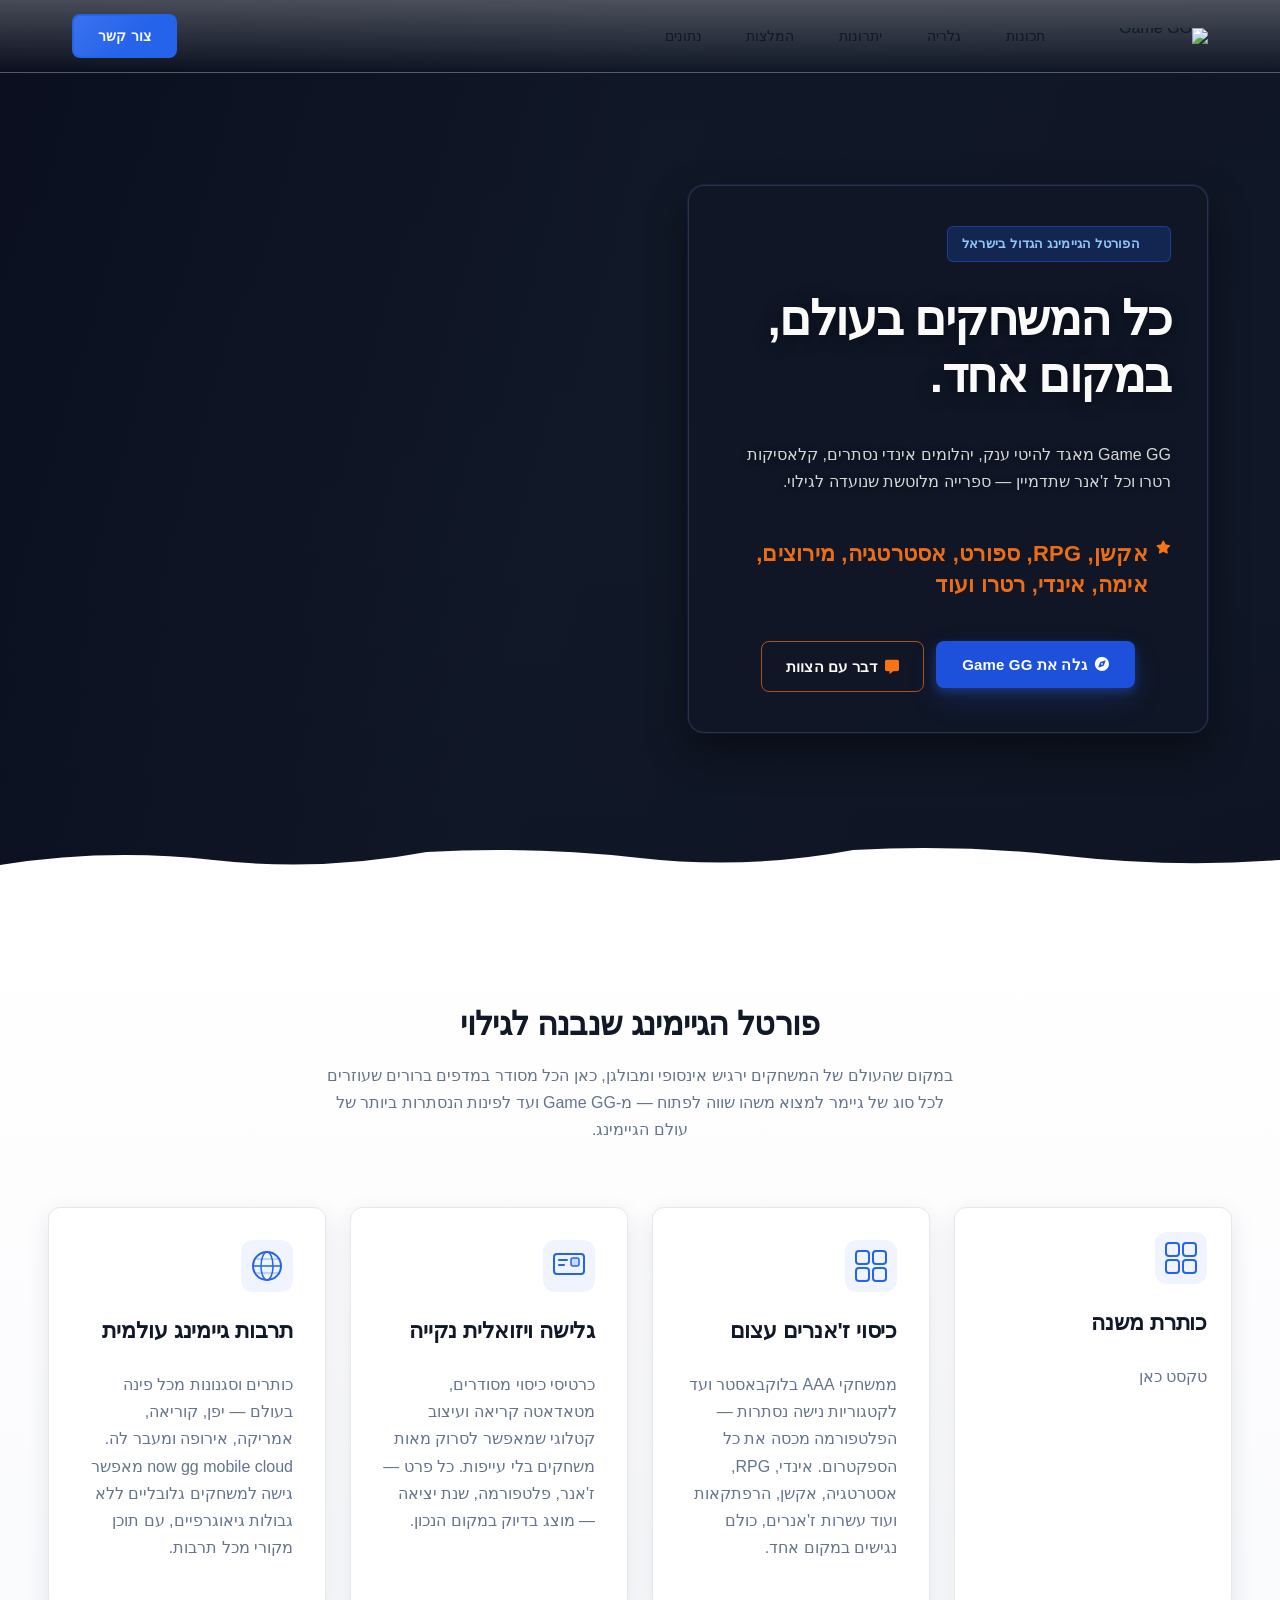
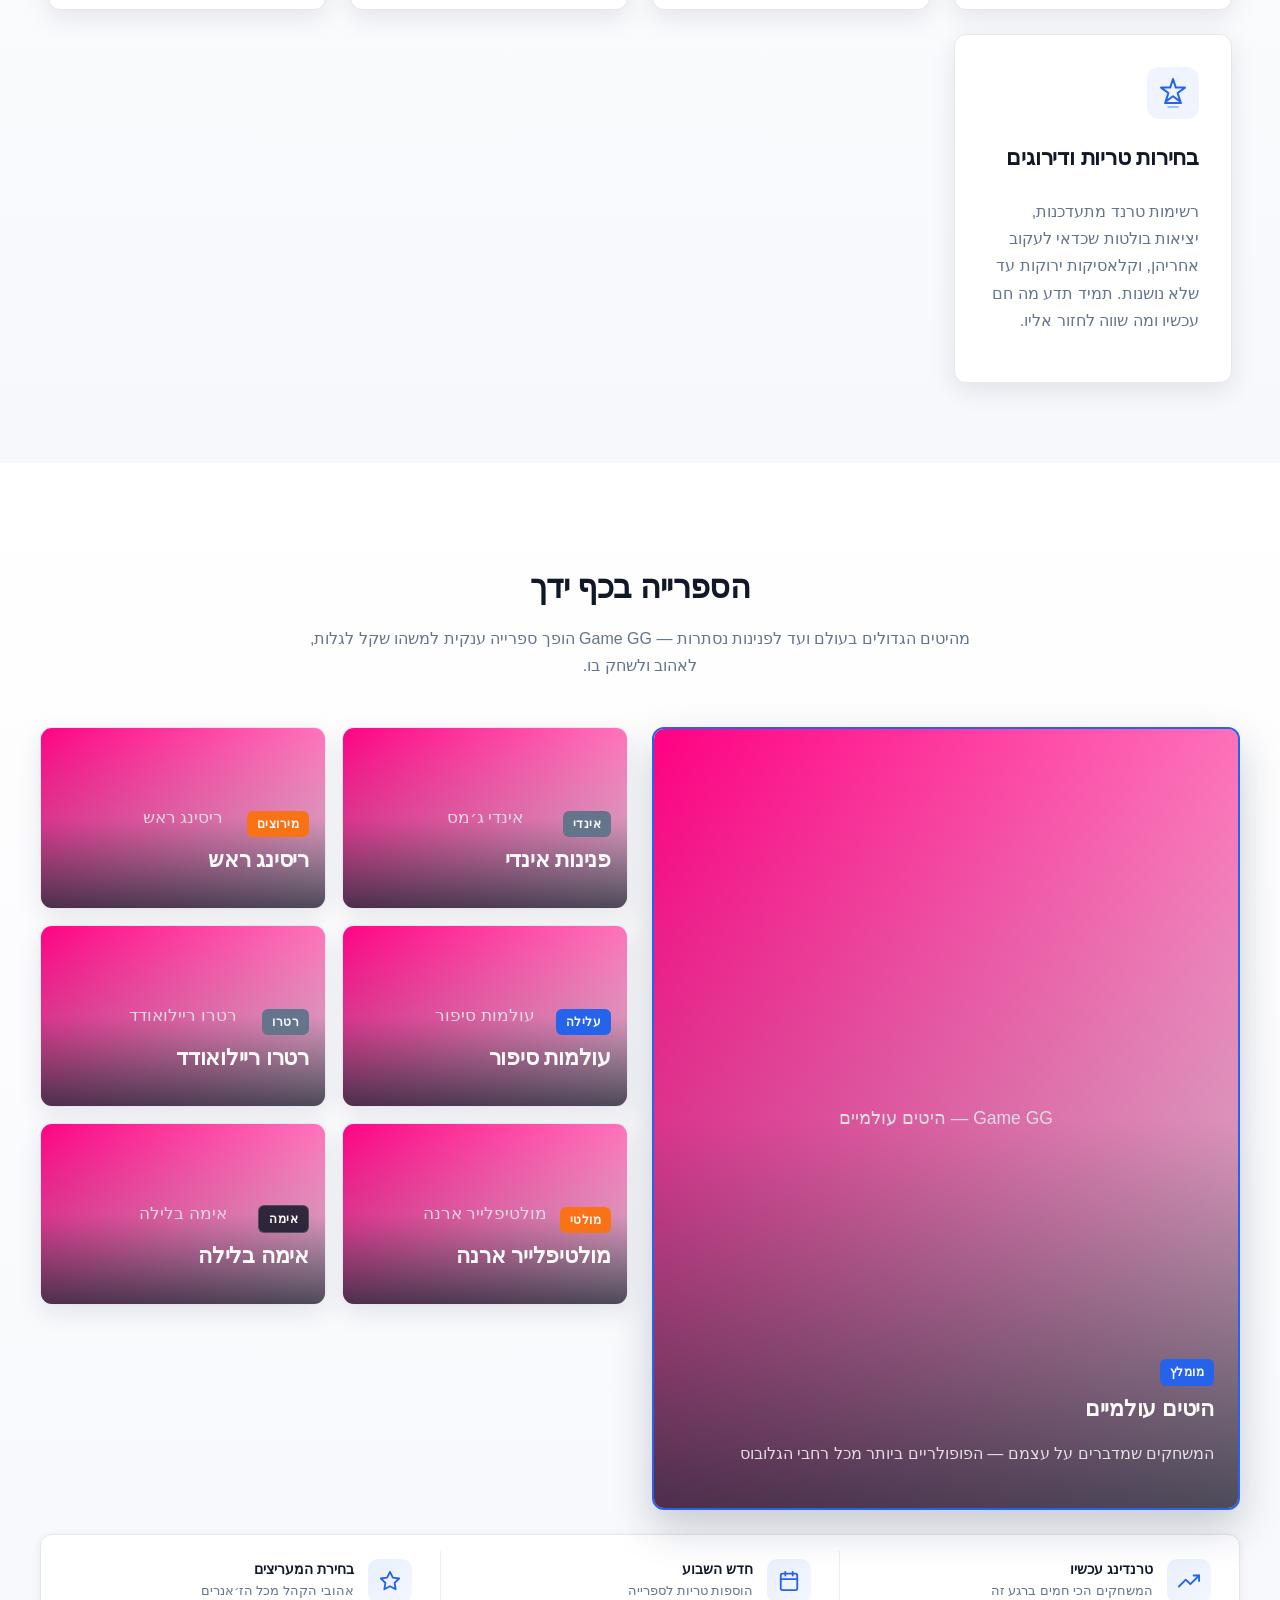
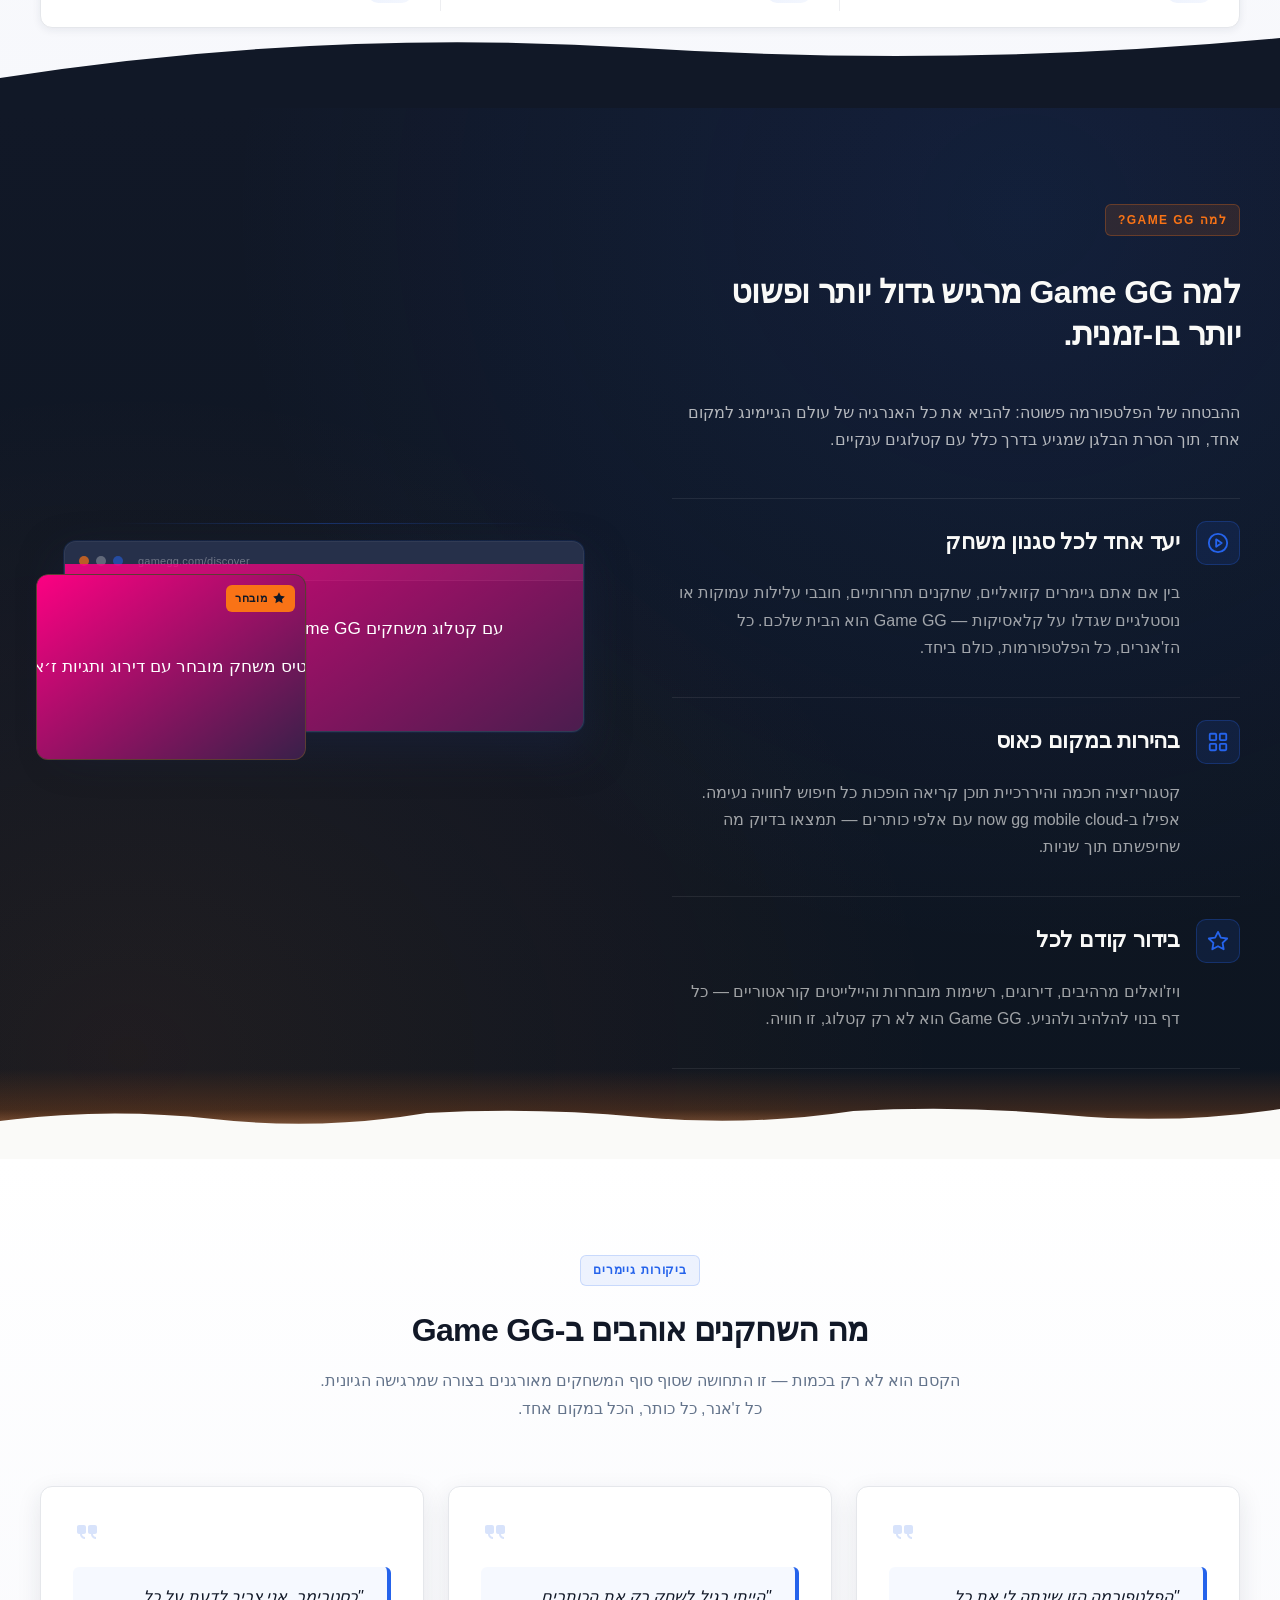
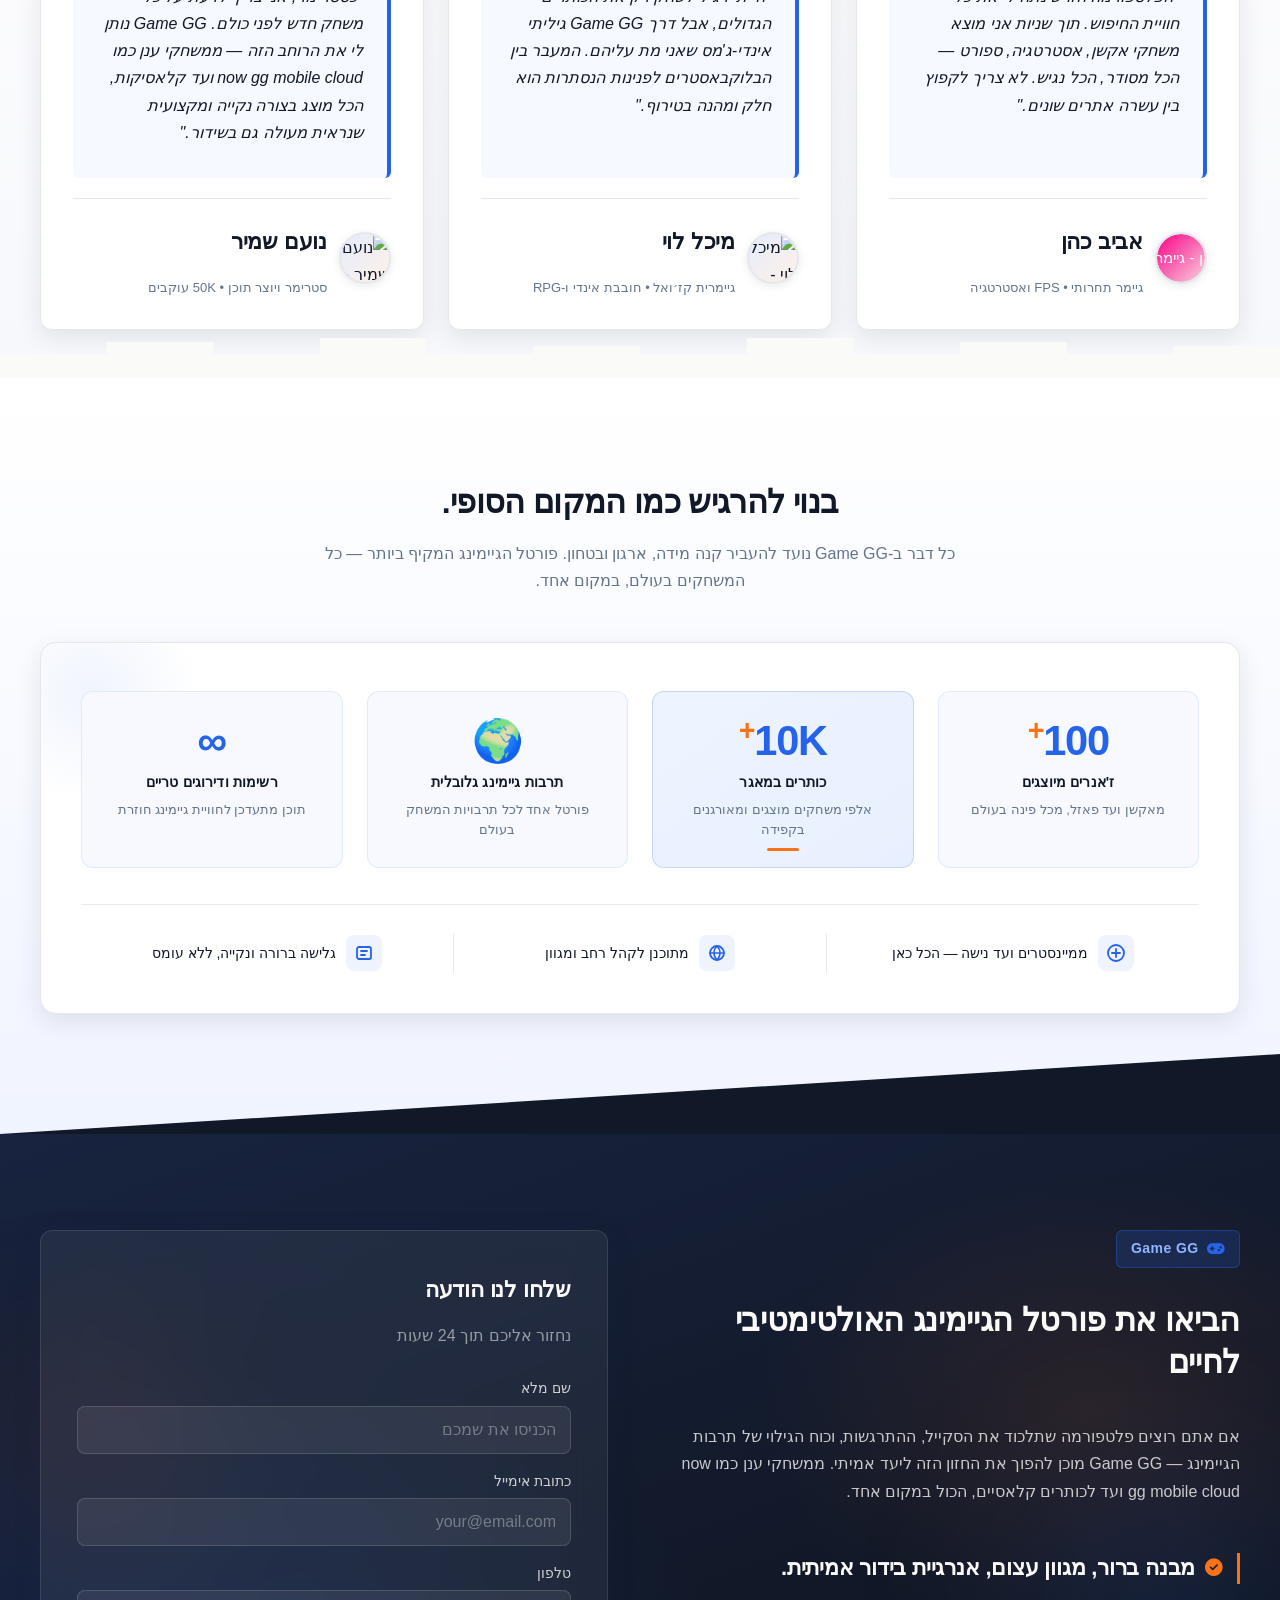
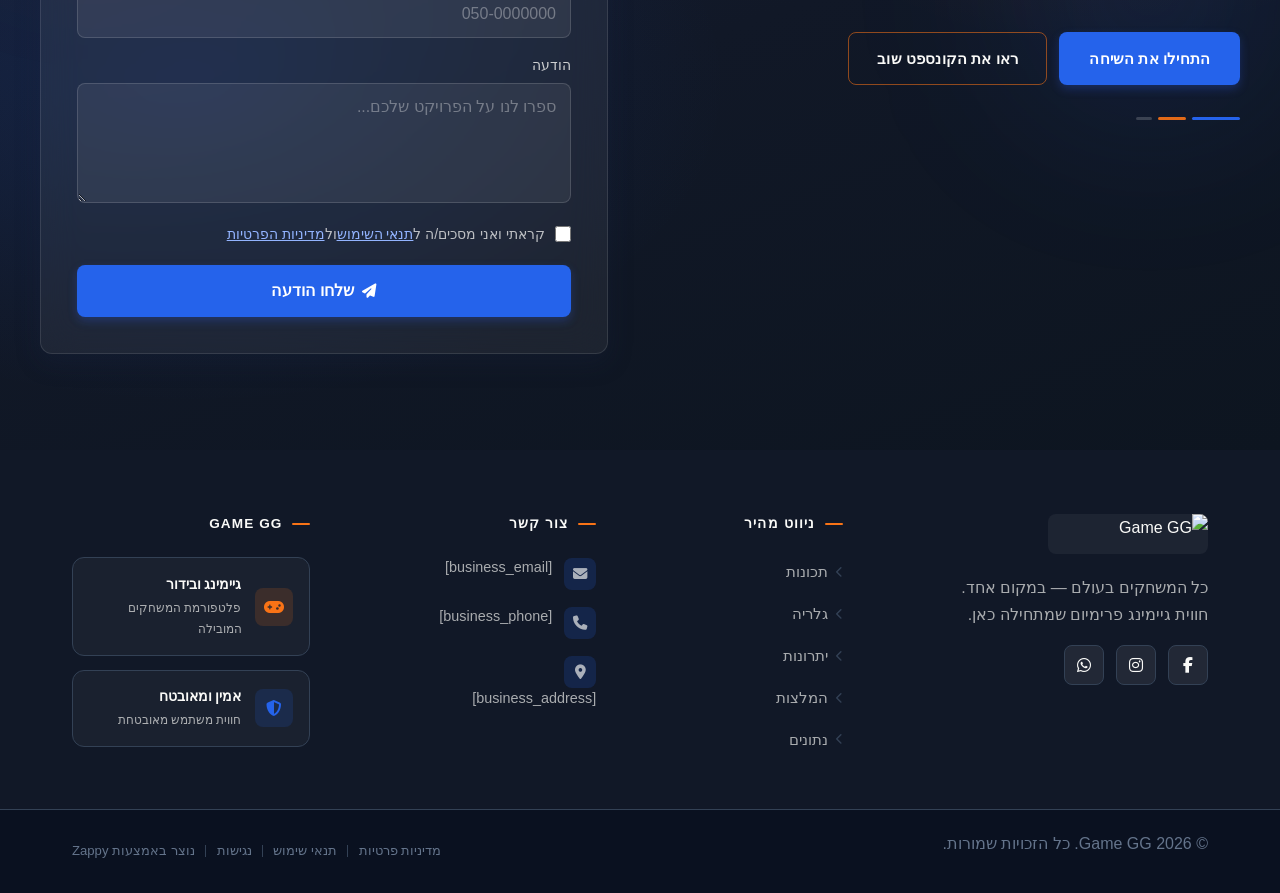
==== commit 6b0887d9: "Background sync: Progressive GitHub Sync" ====
--- a/public/index.html
+++ b/public/index.html
@@ -1 +1 @@
-<!doctype html><html dir="rtl" lang="he"><head><meta charset="UTF-8"><meta content="width=device-width,initial-scale=1" name="viewport"><meta content="index, follow" name="robots"><title>now gg mobile cloud — Game GG</title><meta content="A comprehensive gaming portal aimed at showcasing a vast collection of games from around the world. The platform is intended to serve as a one-stop destination " name="description"><meta content="now gg mobile cloud, now gg fortnite, now gg minecraft, Game GG" name="keywords"><link href="/assets/favicon.ico" rel="icon" type="image/x-icon"><link href="/assets/favicon-16x16.png" rel="icon" type="image/png" sizes="16x16"><link href="/assets/favicon-32x32.png" rel="icon" type="image/png" sizes="32x32"><link href="/assets/favicon-48x48.png" rel="icon" type="image/png" sizes="48x48"><link href="/assets/favicon-192x192.png" rel="icon" type="image/png" sizes="192x192"><link href="/assets/favicon-512x512.png" rel="icon" type="image/png" sizes="512x512"><link href="/assets/apple-touch-icon.png" rel="apple-touch-icon"><script>!function(){"use strict";var t="669d5da3-622a-43c5-9f1b-cf40f4b6b010",e="https://api.zappy5.com/api/analytics/track",a=18e5,n=2592e6,o=!0,i=!0,r=!0;var s=function(){var e="zappy_visitor_"+t,a=null;try{if(a=localStorage.getItem(e)){var o=JSON.parse(a),i=Date.now();if(i-o.created<n)return o.lastSeen=i,localStorage.setItem(e,JSON.stringify(o)),o.id}}catch(t){console.warn("Zappy Analytics: LocalStorage not available")}var r="zv_"+Date.now()+"_"+Math.random().toString(36).substr(2,9);try{localStorage.setItem(e,JSON.stringify({id:r,created:Date.now(),lastSeen:Date.now()}))}catch(t){}return r}(),c=function(){var e="zappy_session_"+t,n=null;try{if(n=sessionStorage.getItem(e)){var o=JSON.parse(n),i=Date.now();if(i-o.timestamp<a)return o.timestamp=i,sessionStorage.setItem(e,JSON.stringify(o)),o.id}}catch(t){console.warn("Zappy Analytics: SessionStorage not available")}var r="zs_"+Date.now()+"_"+Math.random().toString(36).substr(2,9);try{sessionStorage.setItem(e,JSON.stringify({id:r,timestamp:Date.now()}))}catch(t){}return r}();function l(a,n){n=n||{};var o={website_id:t,event_type:a,page_path:window.location.pathname,referrer:document.referrer||"direct",visitor_id:s,session_id:c,metadata:n};if(navigator.sendBeacon){var i=new Blob([JSON.stringify(o)],{type:"application/json"});navigator.sendBeacon(e,i)}else fetch(e,{method:"POST",headers:{"Content-Type":"application/json"},body:JSON.stringify(o),keepalive:!0}).catch(function(t){console.warn("Zappy Analytics: Failed to track event",t)})}o&&l("pageview",{title:document.title,url:window.location.href}),i&&document.addEventListener("click",function(t){var e=t.target;if("BUTTON"===e.tagName||e.closest("button")){var a="BUTTON"===e.tagName?e:e.closest("button");l("click",{element:"button",text:a.textContent.trim().substring(0,100),id:a.id||null,class:a.className||null})}else if("A"===e.tagName||e.closest("a")){var n="A"===e.tagName?e:e.closest("a");l("navigation",{element:"link",text:n.textContent.trim().substring(0,100),href:n.href,external:n.hostname!==window.location.hostname})}},!0),r&&document.addEventListener("submit",function(t){var e=t.target;l("form_submit",{form_id:e.id||null,form_name:e.name||null,form_action:e.action||null,form_method:e.method||"GET"})},!0);var d=Date.now();window.addEventListener("beforeunload",function(){l("page_unload",{time_on_page:Math.floor((Date.now()-d)/1e3),page_path:window.location.pathname})}),window.zappyAnalytics={track:l,getVisitorId:function(){return s},getSessionId:function(){return c}}}()</script><meta content="now gg mobile cloud — Game GG" property="og:title"><meta content="A comprehensive gaming portal aimed at showcasing a vast collection of games from around the world. The platform is intended to serve as a one-stop destination " property="og:description"><meta content="website" property="og:type"><meta content="he_IL" property="og:locale"><meta content="summary_large_image" name="twitter:card"><meta content="now gg mobile cloud — Game GG" name="twitter:title"><meta content="A comprehensive gaming portal aimed at showcasing a vast collection of games from around the world. The platform is intended to serve as a one-stop destination " name="twitter:description"><link href="https://cdnjs.cloudflare.com/ajax/libs/font-awesome/6.4.0/css/all.min.css" rel="stylesheet"><link href="/assets/favicon.ico" rel="icon" type="image/x-icon"><link href="/assets/favicon-16x16.png" rel="icon" type="image/png" sizes="16x16"><link href="/assets/favicon-32x32.png" rel="icon" type="image/png" sizes="32x32"><link href="/assets/favicon-48x48.png" rel="icon" type="image/png" sizes="48x48"><link href="/assets/favicon-192x192.png" rel="icon" type="image/png" sizes="192x192"><link href="/assets/favicon-512x512.png" rel="icon" type="image/png" sizes="512x512"><link href="/assets/apple-touch-icon.png" rel="apple-touch-icon"><link href="https://cdn.jsdelivr.net/npm/vanilla-cookieconsent@3/dist/cookieconsent.css" rel="stylesheet"><script src="https://cdn.jsdelivr.net/npm/vanilla-cookieconsent@3/dist/cookieconsent.umd.js"></script><script src="https://cdn.jsdelivr.net/gh/mickidum/acc_toolbar/acctoolbar/acctoolbar.min.js"></script><link href="/styles.css" rel="stylesheet"><style id="zappy-dropdown-submenu-styles">#navMenu li:has(.sub-menu),.nav-menu li:has(.sub-menu),.navbar li:has(.sub-menu),nav li:has(.sub-menu){position:relative}#navMenu .sub-menu,.nav-menu .sub-menu,.navbar .sub-menu,nav .sub-menu{display:block!important;position:absolute!important;top:100%;left:0;min-width:220px;background:#fff;border-radius:8px;box-shadow:0 8px 25px rgba(0,0,0,.15);padding:8px 0;opacity:0;visibility:hidden;transform:translateY(10px);transition:all .3s ease;z-index:1000;list-style:none;pointer-events:none}#navMenu li:hover>.sub-menu,.nav-menu li:hover>.sub-menu,.navbar li:hover>.sub-menu,nav li:hover>.sub-menu{opacity:1!important;visibility:visible!important;transform:translateY(0)!important;pointer-events:auto!important}.sub-menu li{list-style:none;margin:0;padding:0}.sub-menu a{display:block!important;padding:10px 16px!important;color:var(--text-dark,#333)!important;font-weight:500;text-decoration:none;white-space:nowrap;transition:background-color .2s}.sub-menu a:hover{background-color:#f5f5f5}[dir=rtl] .nav-menu .sub-menu,[dir=rtl] .navbar .sub-menu,[dir=rtl] nav .sub-menu,html[lang=ar] .nav-menu .sub-menu,html[lang=ar] .navbar .sub-menu,html[lang=ar] nav .sub-menu,html[lang=he] .nav-menu .sub-menu,html[lang=he] .navbar .sub-menu,html[lang=he] nav .sub-menu{left:auto!important;right:0!important}.sub-menu:empty,.sub-menu:not(:has(li)),.sub-menu:not(:has(li:not(.zappy-hidden-menu-item))){display:none!important;opacity:0!important;visibility:hidden!important;pointer-events:none!important}li:has(.menu-group-title):hover>.sub-menu{opacity:1!important;visibility:visible!important;transform:translateY(0)!important;pointer-events:auto!important}#navMenu>li>.menu-group-title,.nav-menu>li>.menu-group-title{display:inline-block;padding:.5rem 1rem;cursor:default;user-select:none}@media (max-width:768px){#navMenu .sub-menu,.nav-menu .sub-menu,.navbar .sub-menu,nav .sub-menu{position:static!important;transform:none!important;box-shadow:none!important;background:0 0!important;max-height:0;overflow:hidden;opacity:0;visibility:hidden;transition:max-height .3s ease,opacity .3s ease;padding:0!important;border-radius:0!important}.sub-menu.mobile-expanded{max-height:500px!important;opacity:1!important;visibility:visible!important;padding:8px 0 8px 16px!important}[dir=rtl] .sub-menu.mobile-expanded,html[lang=he] .sub-menu.mobile-expanded{padding:8px 16px 8px 0!important}#navMenu li:hover>.sub-menu,.nav-menu li:hover>.sub-menu,.navbar li:hover>.sub-menu,nav li:hover>.sub-menu{opacity:0;visibility:hidden;pointer-events:none}#navMenu li>.sub-menu.mobile-expanded,.nav-menu li>.sub-menu.mobile-expanded,.navbar li>.sub-menu.mobile-expanded,nav li>.sub-menu.mobile-expanded{opacity:1!important;visibility:visible!important;pointer-events:auto!important}#navMenu li:has(.sub-menu),.nav-menu li:has(.sub-menu),.navbar li:has(.sub-menu),nav li:has(.sub-menu){display:flex!important;flex-wrap:wrap!important;align-items:center!important;position:relative!important;min-height:44px!important}#navMenu li:has(.sub-menu)>a,.nav-menu li:has(.sub-menu)>a,.navbar li:has(.sub-menu)>a,nav li:has(.sub-menu)>a{flex:1!important;min-width:0!important}#navMenu li:has(.sub-menu)>.menu-group-title,.nav-menu li:has(.sub-menu)>.menu-group-title,.navbar li:has(.sub-menu)>.menu-group-title,nav li:has(.sub-menu)>.menu-group-title{flex:1!important;min-width:0!important;padding:0!important;line-height:inherit!important}#navMenu li:has(.sub-menu)>.sub-menu,.nav-menu li:has(.sub-menu)>.sub-menu,.navbar li:has(.sub-menu)>.sub-menu,nav li:has(.sub-menu)>.sub-menu{flex-basis:100%!important;width:100%!important}#navMenu li:has(.sub-menu)>a [class*=arrow],#navMenu li:has(.sub-menu)>a [class*=chevron],.nav-menu li:has(.sub-menu)>a .fa-angle-down,.nav-menu li:has(.sub-menu)>a .fa-chevron-down,.nav-menu li:has(.sub-menu)>a [class*=arrow],.nav-menu li:has(.sub-menu)>a [class*=chevron],nav li:has(.sub-menu)>a [class*=arrow],nav li:has(.sub-menu)>a [class*=chevron]{display:none!important;visibility:hidden!important}.mobile-submenu-toggle{display:flex!important;align-items:center!important;justify-content:center!important;width:44px!important;height:auto!important;background:0 0!important;border:none!important;cursor:pointer!important;color:var(--text-dark)!important;position:static!important;flex-shrink:0!important;align-self:stretch!important;z-index:2!important;padding:0!important;margin:0!important}.mobile-submenu-toggle::after{content:''!important;width:0!important;height:0!important;border-left:6px solid transparent!important;border-right:6px solid transparent!important;border-top:7px solid currentColor!important;transition:transform .3s ease!important}.mobile-submenu-toggle.expanded::after{transform:rotate(180deg)!important}.sub-menu a{padding:10px 0!important;display:block!important;color:var(--text-dark)!important}.navbar .sub-menu li a,.zappy-products-dropdown .sub-menu a,nav.navbar .sub-menu li a{color:var(--text-dark)!important}}@media (min-width:769px){.mobile-submenu-toggle{display:none!important}}</style><style id="mobile-lang-menu-deployed-css">@media (max-width:768px){.lang-switcher,.nav-container .lang-switcher,.nav-cta-container .lang-switcher,.nav-ecommerce-icons .lang-switcher,.nav-icons-left .lang-switcher,.navbar .lang-switcher,.navbar .nav-cta-container .lang-switcher{display:none!important}.mobile-lang-menu{width:100%;border-top:1px solid rgba(128,128,128,.2);padding:8px 0 0 0;margin-top:8px}.mobile-lang-toggle{display:flex!important;align-items:center;justify-content:space-between;width:100%;padding:12px 16px;background:0 0;border:none;cursor:pointer;font-size:15px;color:inherit;font-family:inherit}.mobile-lang-toggle::after{content:'';display:inline-block;width:8px;height:8px;border-right:2px solid currentColor;border-bottom:2px solid currentColor;transform:rotate(45deg);transition:transform .3s ease;margin-left:8px}.mobile-lang-toggle.expanded::after{transform:rotate(-135deg)}.mobile-lang-options{max-height:0;overflow:hidden;transition:max-height .3s ease}.mobile-lang-options.expanded{max-height:300px}.mobile-lang-option{display:flex!important;align-items:center;gap:10px;padding:10px 24px;text-decoration:none;color:inherit;font-size:14px;font-family:inherit}.mobile-lang-option:hover{background:rgba(128,128,128,.1)}.mobile-lang-option.active{font-weight:600;opacity:.7;pointer-events:none}.mobile-lang-option img{width:20px;height:20px;border-radius:50%}}@media (min-width:769px){.mobile-lang-menu{display:none!important}}</style><style id="zappy-widget-visibility">#mic-access-tool-box,#mic-access-tool-general-button,#mic-init-access-tool #mic-access-tool-box,#mic-init-access-tool #mic-access-tool-general-button,#mic-init-access-tool .mic-access-tool-general-button,._access-icon,._access-menu,.mic-access-tool-box,.mic-access-tool-general-button,div[id*=mic-access-tool-box]{display:none!important;visibility:hidden!important;opacity:0!important;pointer-events:none!important}</style></head><body><nav class="navbar" dir="rtl"><button class="mobile-toggle" aria-label="Menu" id="mobileToggle"><svg viewbox="0 0 24 24" fill="none" height="24" width="24" class="hamburger-icon"><path d="M3 12h18M3 6h18M3 18h18" stroke="currentColor" stroke-width="2" stroke-linecap="round"></path></svg><svg viewbox="0 0 24 24" fill="none" height="24" width="24" class="close-icon" style="display:none"><path d="M18 6L6 18M6 6l12 12" stroke="currentColor" stroke-width="2" stroke-linecap="round"></path></svg></button><button class="phone-header-btn" aria-label="Call" data-phone="[business_phone]"><svg viewbox="0 0 24 24" fill="currentColor" height="20" width="20"><path d="M22 16.92v3a2 2 0 0 1-2.18 2 19.79 19.79 0 0 1-8.63-3.07 19.5 19.5 0 0 1-6-6 19.79 19.79 0 0 1-3.07-8.67A2 2 0 0 1 4.11 2h3a2 2 0 0 1 2 1.72 12.84 12.84 0 0 0 .7 2.81 2 2 0 0 1-.45 2.11L8.09 9.91a16 16 0 0 0 6 6l1.27-1.27a2 2 0 0 1 2.11-.45 12.84 12.84 0 0 0 2.81.7A2 2 0 0 1 22 16.92z"></path></svg></button><div class="nav-container"><div class="nav-right-group"><div class="nav-brand"><a href="/" class="logo-link"><img alt="Game GG" src="/assets/game-gg-logo.webp" class="logo"></a></div><ul class="nav-menu" id="navMenu"><li><a href="#features">תכונות</a></li><li><a href="#showcase">גלריה</a></li><li><a href="#benefits">יתרונות</a></li><li><a href="#testimonials">המלצות</a></li><li><a href="#stats">נתונים</a></li></ul></div><div class="nav-cta-container"><a href="#cta" class="nav-cta-btn">צור קשר</a></div></div></nav><script>window.addEventListener("load",function(){const e=document.querySelector(".navbar, nav, header");if(!e)return void console.log("[Navbar] Navbar element not found");let t=document.getElementById("mobileToggle")||document.querySelector(".mobile-toggle")||document.querySelector(".hamburger")||document.querySelector(".hamburger-menu")||document.querySelector(".menu-toggle")||document.querySelector(".burger-menu")||document.querySelector('[aria-label="Menu"]')||document.querySelector('[aria-label="תפריט"]');const o=document.querySelector(".phone-header-btn"),n=window.getComputedStyle(e);let r=n.backgroundColor;if(console.log("[Navbar] Initial navbar background:",r),"transparent"===r||"rgba(0, 0, 0, 0)"===r||r.startsWith("rgba")&&r.includes(", 0)")){const e=n.backgroundImage;if(e&&"none"!==e)console.log("[Navbar] Navbar has background image/gradient, using dark text"),r="rgb(240, 240, 240)";else{const e=window.getComputedStyle(document.body).backgroundColor;console.log("[Navbar] Navbar transparent, using body background:",e),r=e}}const i=r.match(/\d+/g);if(i&&i.length>=3){const e=(.299*parseInt(i[0])+.587*parseInt(i[1])+.114*parseInt(i[2]))/255;console.log("[Navbar] Mobile button colors preserved from Claude CSS (luminance:",e.toFixed(2)+")");const n=document.createElement("style");n.id="zappy-mobile-nav-fix";document.documentElement.lang;document.documentElement.dir,n.textContent='\n        /* Hide mobile buttons on desktop, show only on mobile */\n        @media (min-width: 769px) {\n          .mobile-toggle,\n          .phone-header-btn {\n            display: none !important;\n          }\n        }\n        \n        /* Show and position mobile buttons correctly on mobile */\n        @media (max-width: 768px) {\n          .mobile-toggle,\n          .phone-header-btn {\n            position: absolute !important;\n            top: 50% !important;\n            transform: translateY(-50%) !important;\n            z-index: 1001 !important;\n            display: flex !important;\n            align-items: center !important;\n            justify-content: center !important;\n            width: 36px !important;\n            height: 36px !important;\n            border-radius: 50% !important;\n            border: none !important;\n            cursor: pointer !important;\n            padding: 6px !important;\n            background: none !important;\n            color: var(--nav-text, var(--text-dark)) !important;\n          }\n          \n          /* LTR positioning (default): hamburger LEFT, phone RIGHT */\n          html:not([dir="rtl"]):not([lang="he"]):not([lang="ar"]) .mobile-toggle,\n          html[dir="ltr"] .mobile-toggle {\n            left: 12px !important;\n            right: auto !important;\n          }\n          html:not([dir="rtl"]):not([lang="he"]):not([lang="ar"]) .phone-header-btn,\n          html[dir="ltr"] .phone-header-btn {\n            right: 12px !important;\n            left: auto !important;\n          }\n          \n          /* RTL positioning: hamburger RIGHT, phone LEFT */\n          html[dir="rtl"] .mobile-toggle,\n          html[lang="he"] .mobile-toggle,\n          html[lang="ar"] .mobile-toggle {\n            right: 12px !important;\n            left: auto !important;\n          }\n          html[dir="rtl"] .phone-header-btn,\n          html[lang="he"] .phone-header-btn,\n          html[lang="ar"] .phone-header-btn {\n            left: 12px !important;\n            right: auto !important;\n          }\n          \n          /* CRITICAL: Ensure nav-container has min-height on mobile */\n          /* All children are positioned absolutely/fixed on mobile, so height:auto collapses to 0 */\n          .nav-container {\n            min-height: 70px !important;\n            position: relative !important;\n          }\n          \n          /* Ensure SVG icons are properly sized and inherit color */\n          .mobile-toggle svg,\n          .phone-header-btn svg {\n            width: 24px !important;\n            height: 24px !important;\n            /* Don\'t force display - let JavaScript control hamburger/close toggle */\n          }\n          \n          /* Reset nav-cta-container on mobile - remove desktop box-shadow/padding */\n          /* that creates a visible ghost box when CTA button is hidden */\n          .nav-cta-container {\n            box-shadow: none !important;\n            padding: 0 !important;\n          }\n          \n          /* Hide nav-cta-container entirely on mobile when there\'s no lang-switcher */\n          /* (only the CTA button is inside, and it\'s hidden on mobile) */\n          .nav-cta-container:not(:has(.lang-switcher)) {\n            display: none !important;\n          }\n          \n          /* CRITICAL: Prevent hero image fade gradient from bleeding over headline text */\n          /* The .image-fade-gradient has bottom: -30px (extends below parent) */\n          /* On mobile stacked layout, this overlaps the h1 text below the image */\n          .hero-image-column {\n            overflow: hidden !important;\n          }\n          .image-fade-gradient {\n            bottom: 0 !important;\n          }\n          \n          /* Hide desktop language switcher on mobile - hamburger menu handles it */\n          /* High specificity to override stored CSS */\n          .lang-switcher,\n          .nav-cta-container .lang-switcher,\n          .nav-container .lang-switcher,\n          .navbar .lang-switcher,\n          .navbar .nav-cta-container .lang-switcher {\n            display: none !important;\n          }\n        }\n      ';const r=document.getElementById("zappy-mobile-nav-fix");r&&r.remove(),document.head.appendChild(n),console.log("[Navbar] Critical CSS injected for mobile nav positioning");const l=window.innerWidth<=768;if(t){const e=t.querySelector(".hamburger-icon"),o=t.querySelector(".close-icon");e&&(e.style.setProperty("width","24px","important"),e.style.setProperty("height","24px","important"),e.style.setProperty("display","block","important")),o&&(o.style.setProperty("width","24px","important"),o.style.setProperty("height","24px","important"),o.style.setProperty("display","none","important")),l?(t.style.setProperty("position","absolute","important"),t.style.setProperty("top","50%","important"),t.style.setProperty("transform","translateY(-50%)","important"),t.style.setProperty("z-index","1001","important"),t.style.removeProperty("left"),t.style.removeProperty("right"),console.log("[Navbar] Mobile toggle positioning applied (mobile viewport)")):(t.style.removeProperty("position"),t.style.removeProperty("top"),t.style.removeProperty("transform"),t.style.removeProperty("z-index"),t.style.removeProperty("left"),t.style.removeProperty("right"),console.log("[Navbar] Desktop viewport - cleared mobile toggle inline positioning"))}if(o){const e=o.querySelector("svg");e&&(e.style.width="24px",e.style.height="24px",e.setAttribute("width","24"),e.setAttribute("height","24")),l?(o.style.setProperty("position","absolute","important"),o.style.setProperty("top","50%","important"),o.style.setProperty("transform","translateY(-50%)","important"),o.style.setProperty("z-index","1001","important"),o.style.removeProperty("left"),o.style.removeProperty("right"),console.log("[Navbar] Phone button positioning applied (mobile viewport)")):(o.style.removeProperty("position"),o.style.removeProperty("top"),o.style.removeProperty("transform"),o.style.removeProperty("z-index"),o.style.removeProperty("left"),o.style.removeProperty("right"),console.log("[Navbar] Desktop viewport - cleared phone button inline positioning"))}}else console.log("[Navbar] Could not parse background color:",r);t=document.getElementById("mobileToggle")||document.querySelector(".mobile-toggle")||document.querySelector(".hamburger")||document.querySelector(".hamburger-menu")||document.querySelector(".menu-toggle")||document.querySelector(".burger-menu")||document.querySelector('[aria-label="Menu"]')||document.querySelector('[aria-label="תפריט"]');const l=document.getElementById("navMenu")||document.querySelector(".nav-menu")||document.querySelector(".nav-links")||document.querySelector("nav ul:not(.submenu)");if(!t||!l)return void console.log("[Navbar] Mobile toggle or menu not found:",{toggle:!!t,menu:!!l});l.id||(l.id="navMenu"),console.log("[Navbar] Initializing mobile menu...");const a=t.cloneNode(!0);t.parentNode.replaceChild(a,t),a.addEventListener("click",function(e){e.preventDefault(),e.stopPropagation();const t=this.querySelector(".hamburger-icon"),o=this.querySelector(".close-icon");l.classList.contains("active")?(l.classList.remove("active"),t&&t.style.setProperty("display","block","important"),o&&o.style.setProperty("display","none","important"),document.body.style.overflow="",console.log("[Navbar] Menu closed")):(l.classList.add("active"),t&&t.style.setProperty("display","none","important"),o&&o.style.setProperty("display","block","important"),document.body.style.overflow="hidden",console.log("[Navbar] Menu opened"))}),l.querySelectorAll("a").forEach(function(e){e.addEventListener("click",function(){if("#"===this.getAttribute("href"))return;const e=a.querySelector(".hamburger-icon"),t=a.querySelector(".close-icon");l.classList.remove("active"),e&&e.style.setProperty("display","block","important"),t&&t.style.setProperty("display","none","important"),document.body.style.overflow="",console.log("[Navbar] Menu closed (link clicked)")})});var s=l.querySelectorAll(".dropdown-toggle");s.forEach(function(e){e.addEventListener("click",function(e){e.preventDefault(),e.stopPropagation();var t=this.closest(".nav-dropdown");t&&(t.parentNode.querySelectorAll(".nav-dropdown.open").forEach(function(e){e!==t&&e.classList.remove("open")}),t.classList.toggle("open"),console.log("[Navbar] Dropdown toggled:",t.classList.contains("open")?"open":"closed"))})}),document.addEventListener("click",function(e){e.target.closest(".nav-dropdown")||document.querySelectorAll(".nav-dropdown.open").forEach(function(e){e.classList.remove("open")})}),console.log("[Navbar] Dropdown handlers initialized for "+s.length+" dropdowns"),o&&o.addEventListener("click",function(){const e=document.querySelectorAll('a[href^="tel:"]'),t=e.length>0?e[0].getAttribute("href").replace("tel:",""):"[business_phone]";window.location.href="tel:"+t,console.log("[Navbar] Phone button clicked")}),console.log("[Navbar] Mobile menu initialized successfully");const p=function(){const e=document.querySelector(".whatsapp-float");e&&(window.innerWidth>=769?(e.style.setProperty("display","none","important"),e.style.setProperty("visibility","hidden","important"),e.style.setProperty("opacity","0","important"),e.style.setProperty("pointer-events","none","important"),console.log("[WhatsApp] Button hidden on desktop")):(e.style.removeProperty("display"),e.style.removeProperty("visibility"),e.style.removeProperty("opacity"),e.style.removeProperty("pointer-events"),console.log("[WhatsApp] Button visible on mobile")))};let c;p(),window.addEventListener("resize",function(){clearTimeout(c),c=setTimeout(p,100)})})</script><main><section class="index-hero-section" data-layout-spec="בית-hero" dir="rtl" id="hero" data-hero-type="fullscreen-scrim"><div class="index-hero-bg"><div style="position:absolute !important;top:0px !important;left:0px !important;width:100% !important;height:100% !important;max-width:none !important;margin-left:0px !important;margin-right:0px !important;display:block !important;z-index:1 !important;overflow:hidden !important" data-element-id="img-1774620546318-19nvkumtb" data-element-type="image" data-zappy-wrapper-margins-applied="true" data-zappy-zoom-clip="true" data-zappy-zoom-wrapper="true" data-zappy-zoom-wrapper-width-mode="full"><img alt="סביבת גיימינג פרימיום עם מסכים מרובים ואור ניאון כחול וכתום" src="/assets/business-general-hero-upload-1774620761590.webp" data-context="Cinematic ultra-wide gaming environment: multiple large curved monitors displaying vivid game art from different genres (action, RPG, racing, horror), royal blue and warm orange neon light accents illuminating a premium gaming setup, atmospheric dark room with layered game posters on walls, high-end gaming chairs, dramatic depth of field, photorealistic, moody and immersive atmosphere" data-placeholder="index-hero-image-1" height="900" width="1440" class="zappy-editable-image" data-element-id="img-1774620546318-19nvkumtb" data-element-type="image" data-hero-background="true" data-hero-bg="true" data-zappy-zoom="1" style="object-position:31% 75%;object-fit:cover !important;width:296.73913% !important;height:100% !important;margin:0px !important;position:absolute !important;left:-60.98913% !important;top:0% !important;max-width:none !important;max-height:none !important;display:block !important"></div></div><div class="index-hero-scrim" aria-hidden="true"></div><div class="index-hero-container"><div class="index-hero-card"><div class="index-hero-badge"><br><i class="fa-solid" data-element-id="icon-1774620546314-oemq74t90" data-element-type="icon" data-icon-type="fontawesome" style="font-size:16px !important;color:rgb(147, 197, 253);cursor:pointer"></i><span>הפורטל הגיימינג הגדול בישראל</span></div><h1 class="index-hero-h1">כל המשחקים בעולם,<br>במקום אחד.</h1><p class="index-hero-body">Game GG מאגד להיטי ענק, יהלומים אינדי נסתרים, קלאסיקות רטרו וכל ז'אנר שתדמיין — ספרייה מלוטשת שנועדה לגילוי.</p><h3 class="index-hero-genres"><i class="fa-solid fa-star" data-element-id="icon-1774620546315-7z9754e3z" data-element-type="icon" data-icon-type="fontawesome"></i>אקשן, RPG, ספורט, אסטרטגיה, מירוצים, אימה, אינדי, רטרו ועוד</h3><div class="index-hero-cta-row" style="text-align:center !important;display:flex !important;justify-content:center !important;align-items:flex-start !important;width:100% !important"><a href="#games" class="btn-primary btn index-hero-btn-primary" data-element-id="btn-1774620546297-hrm8qaj61" data-element-type="button" data-native-element="true" style="outline:currentcolor;background-color:rgb(30, 81, 219) !important;background-image:none !important;border-color:rgb(30, 81, 219) !important;color:rgb(255, 255, 255) !important"><i class="fa-solid fa-compass"></i>גלה את Game GG</a><a href="#contact" class="index-hero-btn-secondary" data-element-id="btn-1774620546297-mwkwssie7" data-element-type="button" data-native-element="true"><i class="fa-solid fa-message"></i>דבר עם הצוות</a></div></div></div><div class="index-hero-divider-wrapper"><svg viewbox="0 0 1440 90" aria-hidden="true" xmlns="http://www.w3.org/2000/svg" preserveaspectratio="none"><path d="M0,90 L0,55 Q120,38 240,50 T480,42 Q600,36 720,48 T960,40 Q1080,34 1200,46 T1440,50 L1440,90 Z" fill="#FFFFFF"></path></svg></div></section><section class="index-features-section" data-layout-spec="בית-features" dir="rtl" id="features"><div class="index-features-container"><div class="index-features-intro"><h2 class="index-features-heading">פורטל הגיימינג שנבנה לגילוי</h2><p class="index-features-subtext">במקום שהעולם של המשחקים ירגיש אינסופי ומבולגן, כאן הכל מסודר במדפים ברורים שעוזרים לכל סוג של גיימר למצוא משהו שווה לפתוח — מ-Game GG ועד לפינות הנסתרות ביותר של עולם הגיימינג.</p></div><div class="index-features-grid"><article class="index-feature-card" style="background-color:rgb(255, 255, 255) !important;padding:24px !important;box-sizing:border-box"><div class="index-feature-icon-wrap"><svg viewbox="0 0 36 36" aria-hidden="true" xmlns="http://www.w3.org/2000/svg" data-element-type="icon" data-icon-type="svg" fill="none" height="36" width="36" data-element-id="icon-1774621043704-a82fny438"><rect height="13" width="13" x="3" y="3" rx="3" stroke="currentColor" stroke-width="2"></rect><rect height="13" width="13" x="20" y="3" rx="3" stroke="currentColor" stroke-width="2"></rect><rect height="13" width="13" x="3" y="20" rx="3" stroke="currentColor" stroke-width="2"></rect><rect height="13" width="13" x="20" y="20" rx="3" stroke="currentColor" stroke-width="2"></rect></svg></div><div class="index-feature-content"><h3 class="zappy-editable">כותרת משנה</h3><p class="zappy-editable">טקסט כאן</p></div></article><article class="index-feature-card"><div class="index-feature-icon-wrap"><svg viewbox="0 0 36 36" aria-hidden="true" xmlns="http://www.w3.org/2000/svg" data-element-type="icon" data-icon-type="svg" fill="none" height="36" width="36"><rect height="13" width="13" x="3" y="3" rx="3" stroke="currentColor" stroke-width="2"></rect><rect height="13" width="13" x="20" y="3" rx="3" stroke="currentColor" stroke-width="2"></rect><rect height="13" width="13" x="3" y="20" rx="3" stroke="currentColor" stroke-width="2"></rect><rect height="13" width="13" x="20" y="20" rx="3" stroke="currentColor" stroke-width="2"></rect></svg></div><div class="index-feature-content"><h3 class="zappy-editable">כיסוי ז'אנרים עצום</h3><p class="zappy-editable">ממשחקי AAA בלוקבאסטר ועד לקטגוריות נישה נסתרות — הפלטפורמה מכסה את כל הספקטרום. אינדי, RPG, אסטרטגיה, אקשן, הרפתקאות ועוד עשרות ז'אנרים, כולם נגישים במקום אחד.</p></div></article><article class="index-feature-card"><div class="index-feature-icon-wrap"><svg viewbox="0 0 36 36" aria-hidden="true" xmlns="http://www.w3.org/2000/svg" data-element-type="icon" data-icon-type="svg" fill="none" height="36" width="36"><rect height="20" width="30" x="3" y="6" rx="3" stroke="currentColor" stroke-width="2"></rect><path d="M8 12h8M8 17h5" stroke="currentColor" stroke-width="2" stroke-linecap="round"></path><rect height="8" width="8" x="20" y="10" rx="2" fill="currentColor" opacity="0.18"></rect><rect height="8" width="8" x="20" y="10" rx="2" stroke="currentColor" stroke-width="1.5"></rect></svg></div><div class="index-feature-content"><h3 class="zappy-editable">גלישה ויזואלית נקייה</h3><p class="zappy-editable">כרטיסי כיסוי מסודרים, מטאדאטה קריאה ועיצוב קטלוגי שמאפשר לסרוק מאות משחקים בלי עייפות. כל פרט — ז'אנר, פלטפורמה, שנת יציאה — מוצג בדיוק במקום הנכון.</p></div></article><article class="index-feature-card"><div class="index-feature-icon-wrap"><svg viewbox="0 0 36 36" aria-hidden="true" xmlns="http://www.w3.org/2000/svg" data-element-type="icon" data-icon-type="svg" fill="none" height="36" width="36"><circle cx="18" cy="18" r="14" stroke="currentColor" stroke-width="2"></circle><ellipse cx="18" cy="18" rx="6" ry="14" stroke="currentColor" stroke-width="1.5"></ellipse><path d="M4 18h28" stroke="currentColor" stroke-width="1.5" stroke-linecap="round"></path><path d="M6 11h24M6 25h24" stroke="currentColor" stroke-width="1.2" stroke-linecap="round" opacity="0.5"></path></svg></div><div class="index-feature-content"><h3 class="zappy-editable">תרבות גיימינג עולמית</h3><p class="zappy-editable">כותרים וסגנונות מכל פינה בעולם — יפן, קוריאה, אמריקה, אירופה ומעבר לה. now gg mobile cloud מאפשר גישה למשחקים גלובליים ללא גבולות גיאוגרפיים, עם תוכן מקורי מכל תרבות.</p></div></article><article class="index-feature-card"><div class="index-feature-icon-wrap"><svg viewbox="0 0 36 36" aria-hidden="true" xmlns="http://www.w3.org/2000/svg" data-element-type="icon" data-icon-type="svg" fill="none" height="36" width="36"><path d="M18 4l2.8 8.6H30l-7.4 5.4 2.8 8.6L18 21.2l-7.4 5.4 2.8-8.6L6 12.6h9.2z" stroke="currentColor" stroke-width="2" stroke-linejoin="round"></path><path d="M10 28h16" stroke="currentColor" stroke-width="2" stroke-linecap="round"></path><path d="M13 32h10" stroke="currentColor" stroke-width="1.5" stroke-linecap="round" opacity="0.5"></path></svg></div><div class="index-feature-content"><h3 class="zappy-editable">בחירות טריות ודירוגים</h3><p class="zappy-editable">רשימות טרנד מתעדכנות, יציאות בולטות שכדאי לעקוב אחריהן, וקלאסיקות ירוקות עד שלא נושנות. תמיד תדע מה חם עכשיו ומה שווה לחזור אליו.</p></div></article></div></div><div class="index-features-divider-wrapper" aria-hidden="true"><svg viewbox="0 0 1200 64" aria-hidden="true" xmlns="http://www.w3.org/2000/svg" preserveaspectratio="none"><path d="M0,64 L0,40 L100,40 L100,32 L200,32 L200,40 L300,40 L300,24 L400,24 L400,32 L500,32 L500,40 L600,40 L600,28 L700,28 L700,36 L800,36 L800,44 L900,44 L900,32 L1000,32 L1000,40 L1100,40 L1100,48 L1200,48 L1200,64 Z" fill="#F7F8FC"></path></svg></div></section><section class="index-showcase-section" data-layout-spec="בית-showcase" dir="rtl" id="showcase"><div class="showcase-container"><div class="showcase-header"><h2 class="showcase-title">הספרייה בכף ידך</h2><p class="showcase-subtitle">מהיטים הגדולים בעולם ועד לפנינות נסתרות — Game GG הופך ספרייה ענקית למשהו שקל לגלות, לאהוב ולשחק בו.</p></div><div class="showcase-grid"><article class="game-card game-card--featured"><figure class="game-card__figure"><img alt="היטים עולמיים — Game GG" src="data:image/svg+xml,%3Csvg xmlns='http://www.w3.org/2000/svg' width='600' height='800'%3E%3Cdefs%3E%3ClinearGradient id='grad' x1='0%25' y1='0%25' x2='100%25' y2='100%25'%3E%3Cstop offset='0%25' style='stop-color:%23FF0083;stop-opacity:1' /%3E%3Cstop offset='100%25' style='stop-color:%23FF008320;stop-opacity:1' /%3E%3C/linearGradient%3E%3C/defs%3E%3Crect width='100%25' height='100%25' fill='url(%23grad)'/%3E%3Ctext x='50%25' y='50%25' font-family='Arial, sans-serif' font-size='18' fill='white' text-anchor='middle' dy='.3em' font-weight='500'%3E%D7%94%D7%99%D7%98%D7%99%D7%9D%20%D7%A2%D7%95%D7%9C%D7%9E%D7%99%D7%99%D7%9D%20%E2%80%94%20Game%20GG%3C/text%3E%3C/svg%3E" data-context="Epic cinematic game cover art showing a dramatic world map with glowing cities, legendary heroes from different cultures, and golden light rays — representing world hits and global gaming culture for Game GG gaming portal" data-placeholder="index-showcase-image-1" height="800" width="600" class="game-card__img"><div class="game-card__overlay"></div></figure><div class="game-card__info"><span class="game-card__badge">מומלץ</span><h3 class="game-card__title">היטים עולמיים</h3><p class="game-card__meta">המשחקים שמדברים על עצמם — הפופולריים ביותר מכל רחבי הגלובוס</p></div></article><div class="showcase-grid__supporting"><article class="game-card game-card--small"><figure class="game-card__figure"><img alt="אינדי ג׳מס" src="data:image/svg+xml,%3Csvg xmlns='http://www.w3.org/2000/svg' width='300' height='200'%3E%3Cdefs%3E%3ClinearGradient id='grad' x1='0%25' y1='0%25' x2='100%25' y2='100%25'%3E%3Cstop offset='0%25' style='stop-color:%23FF0083;stop-opacity:1' /%3E%3Cstop offset='100%25' style='stop-color:%23FF008320;stop-opacity:1' /%3E%3C/linearGradient%3E%3C/defs%3E%3Crect width='100%25' height='100%25' fill='url(%23grad)'/%3E%3Ctext x='50%25' y='50%25' font-family='Arial, sans-serif' font-size='18' fill='white' text-anchor='middle' dy='.3em' font-weight='500'%3E%D7%90%D7%99%D7%A0%D7%93%D7%99%20%D7%92%D7%B3%D7%9E%D7%A1%3C/text%3E%3C/svg%3E" data-context="Colorful indie game cover art with pixel art style, quirky characters, hand-drawn world, vibrant pastel colors — representing indie gems category for gaming portal" data-placeholder="index-showcase-image-2" height="200" width="300" class="game-card__img"><div class="game-card__overlay"></div></figure><div class="game-card__info"><span class="game-card__badge game-card__badge--accent">אינדי</span><h3 class="game-card__title">פנינות אינדי</h3></div></article><article class="game-card game-card--small"><figure class="game-card__figure"><img alt="ריסינג ראש" src="data:image/svg+xml,%3Csvg xmlns='http://www.w3.org/2000/svg' width='300' height='200'%3E%3Cdefs%3E%3ClinearGradient id='grad' x1='0%25' y1='0%25' x2='100%25' y2='100%25'%3E%3Cstop offset='0%25' style='stop-color:%23FF0083;stop-opacity:1' /%3E%3Cstop offset='100%25' style='stop-color:%23FF008320;stop-opacity:1' /%3E%3C/linearGradient%3E%3C/defs%3E%3Crect width='100%25' height='100%25' fill='url(%23grad)'/%3E%3Ctext x='50%25' y='50%25' font-family='Arial, sans-serif' font-size='18' fill='white' text-anchor='middle' dy='.3em' font-weight='500'%3E%D7%A8%D7%99%D7%A1%D7%99%D7%A0%D7%92%20%D7%A8%D7%90%D7%A9%3C/text%3E%3C/svg%3E" data-context="High speed racing game cover art with sleek sports cars on a neon-lit track, motion blur effects, dramatic perspective — representing racing games category for gaming portal" data-placeholder="index-showcase-image-3" height="200" width="300" class="game-card__img"><div class="game-card__overlay"></div></figure><div class="game-card__info"><span class="game-card__badge game-card__badge--secondary">מירוצים</span><h3 class="game-card__title">ריסינג ראש</h3></div></article><article class="game-card game-card--small"><figure class="game-card__figure"><img alt="עולמות סיפור" src="data:image/svg+xml,%3Csvg xmlns='http://www.w3.org/2000/svg' width='300' height='200'%3E%3Cdefs%3E%3ClinearGradient id='grad' x1='0%25' y1='0%25' x2='100%25' y2='100%25'%3E%3Cstop offset='0%25' style='stop-color:%23FF0083;stop-opacity:1' /%3E%3Cstop offset='100%25' style='stop-color:%23FF008320;stop-opacity:1' /%3E%3C/linearGradient%3E%3C/defs%3E%3Crect width='100%25' height='100%25' fill='url(%23grad)'/%3E%3Ctext x='50%25' y='50%25' font-family='Arial, sans-serif' font-size='18' fill='white' text-anchor='middle' dy='.3em' font-weight='500'%3E%D7%A2%D7%95%D7%9C%D7%9E%D7%95%D7%AA%20%D7%A1%D7%99%D7%A4%D7%95%D7%A8%3C/text%3E%3C/svg%3E" data-context="Immersive narrative RPG game cover art with lush fantasy forest, mysterious ancient ruins, glowing runes, atmospheric fog — representing story-driven games for gaming portal" data-placeholder="index-showcase-image-4" height="200" width="300" class="game-card__img"><div class="game-card__overlay"></div></figure><div class="game-card__info"><span class="game-card__badge">עלילה</span><h3 class="game-card__title">עולמות סיפור</h3></div></article><article class="game-card game-card--small"><figure class="game-card__figure"><img alt="רטרו ריילואודד" src="data:image/svg+xml,%3Csvg xmlns='http://www.w3.org/2000/svg' width='300' height='200'%3E%3Cdefs%3E%3ClinearGradient id='grad' x1='0%25' y1='0%25' x2='100%25' y2='100%25'%3E%3Cstop offset='0%25' style='stop-color:%23FF0083;stop-opacity:1' /%3E%3Cstop offset='100%25' style='stop-color:%23FF008320;stop-opacity:1' /%3E%3C/linearGradient%3E%3C/defs%3E%3Crect width='100%25' height='100%25' fill='url(%23grad)'/%3E%3Ctext x='50%25' y='50%25' font-family='Arial, sans-serif' font-size='18' fill='white' text-anchor='middle' dy='.3em' font-weight='500'%3E%D7%A8%D7%98%D7%A8%D7%95%20%D7%A8%D7%99%D7%99%D7%9C%D7%95%D7%90%D7%95%D7%93%D7%93%3C/text%3E%3C/svg%3E" data-context="Retro gaming cover art with classic 8-bit and 16-bit pixel art, vintage game cartridges, CRT monitor glow, nostalgic arcade aesthetic — representing retro games category for gaming portal" data-placeholder="index-showcase-image-5" height="200" width="300" class="game-card__img"><div class="game-card__overlay"></div></figure><div class="game-card__info"><span class="game-card__badge game-card__badge--accent">רטרו</span><h3 class="game-card__title">רטרו ריילואודד</h3></div></article><article class="game-card game-card--small"><figure class="game-card__figure"><img alt="מולטיפלייר ארנה" src="data:image/svg+xml,%3Csvg xmlns='http://www.w3.org/2000/svg' width='300' height='200'%3E%3Cdefs%3E%3ClinearGradient id='grad' x1='0%25' y1='0%25' x2='100%25' y2='100%25'%3E%3Cstop offset='0%25' style='stop-color:%23FF0083;stop-opacity:1' /%3E%3Cstop offset='100%25' style='stop-color:%23FF008320;stop-opacity:1' /%3E%3C/linearGradient%3E%3C/defs%3E%3Crect width='100%25' height='100%25' fill='url(%23grad)'/%3E%3Ctext x='50%25' y='50%25' font-family='Arial, sans-serif' font-size='18' fill='white' text-anchor='middle' dy='.3em' font-weight='500'%3E%D7%9E%D7%95%D7%9C%D7%98%D7%99%D7%A4%D7%9C%D7%99%D7%99%D7%A8%20%D7%90%D7%A8%D7%A0%D7%94%3C/text%3E%3C/svg%3E" data-context="Multiplayer online battle arena game cover art with diverse team of warriors, competitive arena stage, electric energy effects, crowd atmosphere — representing multiplayer games for gaming portal" data-placeholder="index-showcase-image-6" height="200" width="300" class="game-card__img"><div class="game-card__overlay"></div></figure><div class="game-card__info"><span class="game-card__badge game-card__badge--secondary">מולטי</span><h3 class="game-card__title">מולטיפלייר ארנה</h3></div></article><article class="game-card game-card--small"><figure class="game-card__figure"><img alt="אימה בלילה" src="data:image/svg+xml,%3Csvg xmlns='http://www.w3.org/2000/svg' width='300' height='200'%3E%3Cdefs%3E%3ClinearGradient id='grad' x1='0%25' y1='0%25' x2='100%25' y2='100%25'%3E%3Cstop offset='0%25' style='stop-color:%23FF0083;stop-opacity:1' /%3E%3Cstop offset='100%25' style='stop-color:%23FF008320;stop-opacity:1' /%3E%3C/linearGradient%3E%3C/defs%3E%3Crect width='100%25' height='100%25' fill='url(%23grad)'/%3E%3Ctext x='50%25' y='50%25' font-family='Arial, sans-serif' font-size='18' fill='white' text-anchor='middle' dy='.3em' font-weight='500'%3E%D7%90%D7%99%D7%9E%D7%94%20%D7%91%D7%9C%D7%99%D7%9C%D7%94%3C/text%3E%3C/svg%3E" data-context="Late night horror game cover art with dark haunted mansion, flickering candles, shadowy monster silhouette, eerie moonlight, spine-chilling atmosphere — representing horror games category for gaming portal" data-placeholder="index-showcase-image-7" height="200" width="300" class="game-card__img"><div class="game-card__overlay"></div></figure><div class="game-card__info"><span class="game-card__badge game-card__badge--dark">אימה</span><h3 class="game-card__title">אימה בלילה</h3></div></article></div></div><div class="showcase-stat-banner"><div class="stat-block"><div class="stat-block__icon"><svg viewbox="0 0 24 24" aria-hidden="true" xmlns="http://www.w3.org/2000/svg" data-element-type="icon" data-icon-type="svg" fill="none" height="22" width="22" stroke="currentColor" stroke-linecap="round" stroke-linejoin="round" stroke-width="2"><polyline points="23 6 13.5 15.5 8.5 10.5 1 18"></polyline><polyline points="17 6 23 6 23 12"></polyline></svg></div><div class="stat-block__content"><span class="stat-block__label">טרנדינג עכשיו</span><span class="stat-block__value">המשחקים הכי חמים ברגע זה</span></div></div><div class="stat-divider" aria-hidden="true"></div><div class="stat-block"><div class="stat-block__icon"><svg viewbox="0 0 24 24" aria-hidden="true" xmlns="http://www.w3.org/2000/svg" data-element-type="icon" data-icon-type="svg" fill="none" height="22" width="22" stroke="currentColor" stroke-linecap="round" stroke-linejoin="round" stroke-width="2"><rect height="18" width="18" x="3" y="4" rx="2" ry="2"></rect><line x1="16" x2="16" y1="2" y2="6"></line><line x1="8" x2="8" y1="2" y2="6"></line><line x1="3" x2="21" y1="10" y2="10"></line></svg></div><div class="stat-block__content"><span class="stat-block__label">חדש השבוע</span><span class="stat-block__value">הוספות טריות לספרייה</span></div></div><div class="stat-divider" aria-hidden="true"></div><div class="stat-block"><div class="stat-block__icon"><svg viewbox="0 0 24 24" aria-hidden="true" xmlns="http://www.w3.org/2000/svg" data-element-type="icon" data-icon-type="svg" fill="none" height="22" width="22" stroke="currentColor" stroke-linecap="round" stroke-linejoin="round" stroke-width="2"><polygon points="12 2 15.09 8.26 22 9.27 17 14.14 18.18 21.02 12 17.77 5.82 21.02 7 14.14 2 9.27 8.91 8.26 12 2"></polygon></svg></div><div class="stat-block__content"><span class="stat-block__label">בחירת המעריצים</span><span class="stat-block__value">אהובי הקהל מכל הז׳אנרים</span></div></div></div></div><div class="showcase-divider-wrapper"><svg viewbox="0 0 1200 80" aria-hidden="true" xmlns="http://www.w3.org/2000/svg" preserveaspectratio="none"><path d="M0,80 L0,50 Q300,0 600,20 Q900,40 1200,10 L1200,80 Z" fill="#111827"></path></svg></div></section><section class="index-benefits-section" data-layout-spec="בית-benefits" dir="rtl"><div class="index-benefits-container"><div class="index-benefits-content"><div class="index-benefits-label">למה Game GG?</div><h2 class="index-benefits-heading">למה Game GG מרגיש גדול יותר ופשוט יותר בו-זמנית.</h2><p class="index-benefits-intro">ההבטחה של הפלטפורמה פשוטה: להביא את כל האנרגיה של עולם הגיימינג למקום אחד, תוך הסרת הבלגן שמגיע בדרך כלל עם קטלוגים ענקיים.</p><div class="index-benefits-list"><div class="index-benefit-row"><div class="index-benefit-icon-wrap"><svg viewbox="0 0 24 24" aria-hidden="true" data-element-type="icon" data-icon-type="svg" fill="none" height="22" width="22" stroke="currentColor" stroke-linecap="round" stroke-linejoin="round" stroke-width="2"><circle cx="12" cy="12" r="10"></circle><polygon points="10 8 16 12 10 16 10 8"></polygon></svg></div><div class="index-benefit-text"><h3>יעד אחד לכל סגנון משחק</h3><p>בין אם אתם גיימרים קזואליים, שחקנים תחרותיים, חובבי עלילות עמוקות או נוסטלגיים שגדלו על קלאסיקות — Game GG הוא הבית שלכם. כל הז'אנרים, כל הפלטפורמות, כולם ביחד.</p></div></div><div class="index-benefit-row"><div class="index-benefit-icon-wrap"><svg viewbox="0 0 24 24" aria-hidden="true" data-element-type="icon" data-icon-type="svg" fill="none" height="22" width="22" stroke="currentColor" stroke-linecap="round" stroke-linejoin="round" stroke-width="2"><rect height="7" width="7" x="3" y="3" rx="1"></rect><rect height="7" width="7" x="14" y="3" rx="1"></rect><rect height="7" width="7" x="3" y="14" rx="1"></rect><rect height="7" width="7" x="14" y="14" rx="1"></rect></svg></div><div class="index-benefit-text"><h3>בהירות במקום כאוס</h3><p>קטגוריזציה חכמה והיררכיית תוכן קריאה הופכות כל חיפוש לחוויה נעימה. אפילו ב-now gg mobile cloud עם אלפי כותרים — תמצאו בדיוק מה שחיפשתם תוך שניות.</p></div></div><div class="index-benefit-row"><div class="index-benefit-icon-wrap"><svg viewbox="0 0 24 24" aria-hidden="true" data-element-type="icon" data-icon-type="svg" fill="none" height="22" width="22" stroke="currentColor" stroke-linecap="round" stroke-linejoin="round" stroke-width="2"><path d="M12 2l3.09 6.26L22 9.27l-5 4.87 1.18 6.88L12 17.77l-6.18 3.25L7 14.14 2 9.27l6.91-1.01L12 2z"></path></svg></div><div class="index-benefit-text"><h3>בידור קודם לכל</h3><p>ויז'ואלים מרהיבים, דירוגים, רשימות מובחרות והיילייטים קוראטוריים — כל דף בנוי להלהיב ולהניע. Game GG הוא לא רק קטלוג, זו חוויה.</p></div></div></div></div><div class="index-benefits-visual"><div class="index-benefits-visual-inner"><div class="index-benefits-main-panel"><div class="index-benefits-panel-chrome"><span class="index-chrome-dot"></span><span class="index-chrome-dot"></span><span class="index-chrome-dot"></span><span class="index-chrome-url">gamegg.com/discover</span></div><img alt="ממשק פלטפורמת Game GG עם קטלוג משחקים" src="data:image/svg+xml,%3Csvg xmlns='http://www.w3.org/2000/svg' width='540' height='360'%3E%3Cdefs%3E%3ClinearGradient id='grad' x1='0%25' y1='0%25' x2='100%25' y2='100%25'%3E%3Cstop offset='0%25' style='stop-color:%23FF0083;stop-opacity:1' /%3E%3Cstop offset='100%25' style='stop-color:%23FF008320;stop-opacity:1' /%3E%3C/linearGradient%3E%3C/defs%3E%3Crect width='100%25' height='100%25' fill='url(%23grad)'/%3E%3Ctext x='50%25' y='50%25' font-family='Arial, sans-serif' font-size='18' fill='white' text-anchor='middle' dy='.3em' font-weight='500'%3E%D7%9E%D7%9E%D7%A9%D7%A7%20%D7%A4%D7%9C%D7%98%D7%A4%D7%95%D7%A8%D7%9E%D7%AA%20Game%20GG%20%D7%A2%D7%9D%20%D7%A7%D7%98%D7%9C%D7%95%D7%92%20%D7%9E%D7%A9%D7%97%D7%A7%D7%99%D7%9D%3C/text%3E%3C/svg%3E" data-context="A sleek gaming platform interface screenshot showing a dark-themed game catalog with colorful game tiles arranged in a clean grid. Games include action, RPG, and adventure genres with vibrant cover art. The UI has a dark navy background with blue and orange accent colors, search bar at top, category filters, and featured game highlights. Modern, editorial design, cinematic quality." data-placeholder="index-benefits-image-1" height="360" width="540" class="index-benefits-img-main"></div><div class="index-benefits-secondary-tile"><img alt="כרטיס משחק מובחר עם דירוג ותגיות ז׳אנר" src="data:image/svg+xml,%3Csvg xmlns='http://www.w3.org/2000/svg' width='280' height='200'%3E%3Cdefs%3E%3ClinearGradient id='grad' x1='0%25' y1='0%25' x2='100%25' y2='100%25'%3E%3Cstop offset='0%25' style='stop-color:%23FF0083;stop-opacity:1' /%3E%3Cstop offset='100%25' style='stop-color:%23FF008320;stop-opacity:1' /%3E%3C/linearGradient%3E%3C/defs%3E%3Crect width='100%25' height='100%25' fill='url(%23grad)'/%3E%3Ctext x='50%25' y='50%25' font-family='Arial, sans-serif' font-size='18' fill='white' text-anchor='middle' dy='.3em' font-weight='500'%3E%D7%9B%D7%A8%D7%98%D7%99%D7%A1%20%D7%9E%D7%A9%D7%97%D7%A7%20%D7%9E%D7%95%D7%91%D7%97%D7%A8%20%D7%A2%D7%9D%20%D7%93%D7%99%D7%A8%D7%95%D7%92%20%D7%95%D7%AA%D7%92%D7%99%D7%95%D7%AA%20%D7%96%D7%B3%D7%90%D7%A0%D7%A8%3C/text%3E%3C/svg%3E" data-context="A close-up screenshot of a gaming portal detail page showing a featured game card with ranking badge, genre tags, and star rating. The game shown is an action-adventure title with dramatic cover art. Dark UI with orange accent highlights, compact typography, and a &quot;play now&quot; button. Cinematic and polished." data-placeholder="index-benefits-image-2" height="200" width="280" class="index-benefits-img-secondary"><div class="index-benefits-tile-badge"><svg viewbox="0 0 24 24" aria-hidden="true" data-element-type="icon" data-icon-type="svg" fill="currentColor" height="14" width="14"><path d="M12 2l3.09 6.26L22 9.27l-5 4.87 1.18 6.88L12 17.77l-6.18 3.25L7 14.14 2 9.27l6.91-1.01L12 2z"></path></svg><span>מובחר</span></div></div><div class="index-benefits-accent-line index-benefits-accent-line--v" aria-hidden="true"></div><div class="index-benefits-accent-line index-benefits-accent-line--h" aria-hidden="true"></div></div></div></div><div class="index-benefits-divider-wrapper"><svg viewbox="0 0 1200 90" aria-hidden="true" xmlns="http://www.w3.org/2000/svg" preserveaspectratio="none"><defs><lineargradient id="ib-orange-band" x1="0" x2="0" y1="0" y2="1"><stop offset="0%" stop-color="rgba(249,115,22,0)"></stop><stop offset="45%" stop-color="rgba(249,115,22,0.18)"></stop><stop offset="100%" stop-color="#FAFAF8"></stop></lineargradient></defs><rect height="90" width="1200" x="0" y="0" fill="url(#ib-orange-band)"></rect><path d="M0,90 L0,52 Q100,38 200,50 T400,44 Q500,38 600,48 T800,42 Q900,36 1000,46 T1200,40 L1200,90 Z" fill="var(--bg-light)"></path></svg></div></section><section class="index-testimonials-section" data-layout-spec="בית-testimonials" dir="rtl" id="testimonials"><div class="index-testimonials-container"><div class="index-testimonials-intro"><span class="index-testimonials-eyebrow">ביקורות גיימרים</span><h2 class="index-testimonials-title">מה השחקנים אוהבים ב-Game GG</h2><p class="index-testimonials-subtitle">הקסם הוא לא רק בכמות — זו התחושה שסוף סוף המשחקים מאורגנים בצורה שמרגישה הגיונית. כל ז'אנר, כל כותר, הכל במקום אחד.</p></div><div class="index-testimonials-grid"><article class="index-testimonials-card"><div class="index-testimonials-quote-icon" aria-hidden="true"><svg viewbox="0 0 28 28" fill="none" height="28" width="28" data-element-type="icon" data-icon-type="svg" xmlns="http://www.w3.org/2000/svg"><path d="M4 8C4 6.89543 4.89543 6 6 6H11C12.1046 6 13 6.89543 13 8V13C13 14.1046 12.1046 15 11 15H9C9 16.6569 10.3431 18 12 18V20C9.23858 20 7 17.7614 7 15H6C4.89543 15 4 14.1046 4 13V8Z" fill="currentColor" opacity="0.18"></path><path d="M15 8C15 6.89543 15.8954 6 17 6H22C23.1046 6 24 6.89543 24 8V13C24 14.1046 23.1046 15 22 15H20C20 16.6569 21.3431 18 23 18V20C20.2386 20 18 17.7614 18 15H17C15.8954 15 15 14.1046 15 13V8Z" fill="currentColor" opacity="0.18"></path></svg></div><blockquote class="index-testimonials-quote"><p>"הפלטפורמה הזו שינתה לי את כל חוויית החיפוש. תוך שניות אני מוצא משחקי אקשן, אסטרטגיה, ספורט — הכל מסודר, הכל נגיש. לא צריך לקפוץ בין עשרה אתרים שונים."</p></blockquote><div class="index-testimonials-author"><div class="index-testimonials-avatar"><img alt="אביב כהן - גיימר תחרותי" src="data:image/svg+xml,%3Csvg xmlns='http://www.w3.org/2000/svg' width='56' height='56'%3E%3Cdefs%3E%3ClinearGradient id='grad' x1='0%25' y1='0%25' x2='100%25' y2='100%25'%3E%3Cstop offset='0%25' style='stop-color:%23FF0083;stop-opacity:1' /%3E%3Cstop offset='100%25' style='stop-color:%23FF008320;stop-opacity:1' /%3E%3C/linearGradient%3E%3C/defs%3E%3Crect width='100%25' height='100%25' fill='url(%23grad)'/%3E%3Ctext x='50%25' y='50%25' font-family='Arial, sans-serif' font-size='18' fill='white' text-anchor='middle' dy='.3em' font-weight='500'%3E%D7%90%D7%91%D7%99%D7%91%20%D7%9B%D7%94%D7%9F%20-%20%D7%92%D7%99%D7%99%D7%9E%D7%A8%20%D7%AA%D7%97%D7%A8%D7%95%D7%AA%D7%99%3C/text%3E%3C/svg%3E" data-context="Abstract gamer portrait avatar for a competitive esports player, pixel art style with blue and orange gaming colors, circular crop, clean minimal design for a gaming portal testimonial" data-placeholder="index-testimonials-image-1" height="56" width="56"></div><div class="index-testimonials-author-info"><h3 class="index-testimonials-author-name">אביב כהן</h3><span class="index-testimonials-author-role">גיימר תחרותי • FPS ואסטרטגיה</span></div></div></article><article class="index-testimonials-card"><div class="index-testimonials-quote-icon" aria-hidden="true"><svg viewbox="0 0 28 28" fill="none" height="28" width="28" data-element-type="icon" data-icon-type="svg" xmlns="http://www.w3.org/2000/svg"><path d="M4 8C4 6.89543 4.89543 6 6 6H11C12.1046 6 13 6.89543 13 8V13C13 14.1046 12.1046 15 11 15H9C9 16.6569 10.3431 18 12 18V20C9.23858 20 7 17.7614 7 15H6C4.89543 15 4 14.1046 4 13V8Z" fill="currentColor" opacity="0.18"></path><path d="M15 8C15 6.89543 15.8954 6 17 6H22C23.1046 6 24 6.89543 24 8V13C24 14.1046 23.1046 15 22 15H20C20 16.6569 21.3431 18 23 18V20C20.2386 20 18 17.7614 18 15H17C15.8954 15 15 14.1046 15 13V8Z" fill="currentColor" opacity="0.18"></path></svg></div><blockquote class="index-testimonials-quote"><p>"הייתי רגיל לשחק רק את הכותרים הגדולים, אבל דרך Game GG גיליתי אינדי-ג'מס שאני מת עליהם. המעבר בין הבלוקבאסטרים לפנינות הנסתרות הוא חלק ומהנה בטירוף."</p></blockquote><div class="index-testimonials-author"><div class="index-testimonials-avatar"><img alt="מיכל לוי - גיימרית קז׳ואל" src="/assets/site-index-testimonials-image-2.webp" data-context="Abstract casual gamer portrait avatar, warm and friendly illustration style with soft orange and purple tones, circular crop, for a gaming portal testimonial card" data-placeholder="index-testimonials-image-2" height="56" width="56"></div><div class="index-testimonials-author-info"><h3 class="index-testimonials-author-name">מיכל לוי</h3><span class="index-testimonials-author-role">גיימרית קז׳ואל • חובבת אינדי ו-RPG</span></div></div></article><article class="index-testimonials-card"><div class="index-testimonials-quote-icon" aria-hidden="true"><svg viewbox="0 0 28 28" fill="none" height="28" width="28" data-element-type="icon" data-icon-type="svg" xmlns="http://www.w3.org/2000/svg"><path d="M4 8C4 6.89543 4.89543 6 6 6H11C12.1046 6 13 6.89543 13 8V13C13 14.1046 12.1046 15 11 15H9C9 16.6569 10.3431 18 12 18V20C9.23858 20 7 17.7614 7 15H6C4.89543 15 4 14.1046 4 13V8Z" fill="currentColor" opacity="0.18"></path><path d="M15 8C15 6.89543 15.8954 6 17 6H22C23.1046 6 24 6.89543 24 8V13C24 14.1046 23.1046 15 22 15H20C20 16.6569 21.3431 18 23 18V20C20.2386 20 18 17.7614 18 15H17C15.8954 15 15 14.1046 15 13V8Z" fill="currentColor" opacity="0.18"></path></svg></div><blockquote class="index-testimonials-quote"><p>"כסטרימר, אני צריך לדעת על כל משחק חדש לפני כולם. Game GG נותן לי את הרוחב הזה — ממשחקי ענן כמו now gg mobile cloud ועד קלאסיקות, הכל מוצג בצורה נקייה ומקצועית שנראית מעולה גם בשידור."</p></blockquote><div class="index-testimonials-author"><div class="index-testimonials-avatar"><img alt="נועם שמיר - סטרימר ויוצר תוכן" src="/assets/site-index-testimonials-image-3.webp" data-context="Abstract gaming streamer content creator portrait avatar, dynamic illustration with purple and electric blue streaming aesthetic, circular crop, for a gaming portal testimonial card" data-placeholder="index-testimonials-image-3" height="56" width="56"></div><div class="index-testimonials-author-info"><h3 class="index-testimonials-author-name">נועם שמיר</h3><span class="index-testimonials-author-role">סטרימר ויוצר תוכן • 50K עוקבים</span></div></div></article></div></div><div class="index-testimonials-divider-wrapper"><svg viewbox="0 0 1200 48" aria-hidden="true" xmlns="http://www.w3.org/2000/svg" preserveaspectratio="none"><path d="M0,48 L0,24 L100,24 L100,12 L200,12 L200,24 L300,24 L300,8 L400,8 L400,24 L500,24 L500,16 L600,16 L600,24 L700,24 L700,8 L800,8 L800,24 L900,24 L900,12 L1000,12 L1000,24 L1100,24 L1100,16 L1200,16 L1200,48 Z" fill="#FAFAF8"></path></svg></div></section><section class="index-stats-section" data-layout-spec="בית-stats" dir="rtl" id="stats"><div class="stats-container"><div class="stats-header"><h2 class="stats-heading">בנוי להרגיש כמו המקום הסופי.</h2><p class="stats-subheading">כל דבר ב-Game GG נועד להעביר קנה מידה, ארגון ובטחון. פורטל הגיימינג המקיף ביותר — כל המשחקים בעולם, במקום אחד.</p></div><div class="stats-inset-panel"><div class="stats-grid"><article class="stat-card"><div class="stat-number">100<span class="stat-plus">+</span></div><div class="stat-label">ז'אנרים מיוצגים</div><div class="stat-desc">מאקשן ועד פאזל, מכל פינה בעולם</div></article><article class="stat-card stat-card--accent"><div class="stat-number">10K<span class="stat-plus">+</span></div><div class="stat-label">כותרים במאגר</div><div class="stat-desc">אלפי משחקים מוצגים ומאורגנים בקפידה</div></article><article class="stat-card"><div class="stat-number">🌍</div><div class="stat-label">תרבות גיימינג גלובלית</div><div class="stat-desc">פורטל אחד לכל תרבויות המשחק בעולם</div></article><article class="stat-card"><div class="stat-number">∞</div><div class="stat-label">רשימות ודירוגים טריים</div><div class="stat-desc">תוכן מתעדכן לחוויית גיימינג חוזרת</div></article></div><div class="trust-strip"><div class="trust-divider"></div><div class="trust-items"><div class="trust-item"><span class="trust-icon"><svg viewbox="0 0 20 20" aria-hidden="true" xmlns="http://www.w3.org/2000/svg" data-element-type="icon" data-icon-type="svg" fill="none" height="20" width="20"><circle cx="10" cy="10" r="8" stroke="currentColor" stroke-width="1.8"></circle><path d="M6 10h8M10 6v8" stroke="currentColor" stroke-width="1.8" stroke-linecap="round"></path></svg></span><span class="trust-text">ממיינסטרים ועד נישה — הכל כאן</span></div><div class="trust-separator" aria-hidden="true"></div><div class="trust-item"><span class="trust-icon"><svg viewbox="0 0 20 20" aria-hidden="true" xmlns="http://www.w3.org/2000/svg" data-element-type="icon" data-icon-type="svg" fill="none" height="20" width="20"><path d="M3 10a7 7 0 1 0 14 0A7 7 0 0 0 3 10Z" stroke="currentColor" stroke-width="1.8"></path><path d="M10 3c-2 2-3 4.5-3 7s1 5 3 7M10 3c2 2 3 4.5 3 7s-1 5-3 7M3 10h14" stroke="currentColor" stroke-width="1.5" stroke-linecap="round"></path></svg></span><span class="trust-text">מתוכנן לקהל רחב ומגוון</span></div><div class="trust-separator" aria-hidden="true"></div><div class="trust-item"><span class="trust-icon"><svg viewbox="0 0 20 20" aria-hidden="true" xmlns="http://www.w3.org/2000/svg" data-element-type="icon" data-icon-type="svg" fill="none" height="20" width="20"><rect height="12" width="14" x="3" y="4" rx="2" stroke="currentColor" stroke-width="1.8"></rect><path d="M7 8h6M7 12h4" stroke="currentColor" stroke-width="1.8" stroke-linecap="round"></path></svg></span><span class="trust-text">גלישה ברורה ונקייה, ללא עומס</span></div></div></div></div></div><div class="stats-divider-wrapper"><svg viewbox="0 0 1440 80" aria-hidden="true" xmlns="http://www.w3.org/2000/svg" preserveaspectratio="none"><polygon points="0,80 1440,80 1440,0" fill="var(--bg-dark)"></polygon></svg></div></section><section class="index-cta-section" data-layout-spec="בית-cta" dir="rtl" id="cta"><div class="index-cta-container"><div class="index-cta-content"><div class="index-cta-badge"><i class="fa-solid fa-gamepad"></i><span>Game GG</span></div><h2 class="index-cta-heading">הביאו את פורטל הגיימינג האולטימטיבי לחיים</h2><p class="index-cta-desc">אם אתם רוצים פלטפורמה שתלכוד את הסקייל, ההתרגשות, וכוח הגילוי של תרבות הגיימינג — Game GG מוכן להפוך את החזון הזה ליעד אמיתי. ממשחקי ענן כמו now gg mobile cloud ועד לכותרים קלאסיים, הכול במקום אחד.</p><h3 class="index-cta-reassurance"><i class="fa-solid fa-check-circle"></i>מבנה ברור, מגוון עצום, אנרגיית בידור אמיתית.</h3><div class="index-cta-btn-group"><a href="#contact" class="btn-primary index-cta-btn-main">התחילו את השיחה</a><a href="#" class="btn-secondary index-cta-btn-sec">ראו את הקונספט שוב</a></div><div class="index-cta-accent-lines" aria-hidden="true"><span class="acl acl-blue"></span><span class="acl acl-orange"></span><span class="acl acl-dim"></span></div></div><div class="index-cta-form-col"><div class="index-cta-form-card" id="contact"><div class="index-cta-form-header"><h3 class="index-cta-form-title">שלחו לנו הודעה</h3><p class="index-cta-form-subtitle">נחזור אליכם תוך 24 שעות</p></div><form class="contact-form" novalidate=""><div class="index-cta-field"><label for="cta-name">שם מלא</label><input name="name" type="text" id="cta-name" placeholder="הכניסו את שמכם" required=""></div><div class="index-cta-field"><label for="cta-email">כתובת אימייל</label><input name="email" type="email" id="cta-email" placeholder="your@email.com" required=""></div><div class="index-cta-field"><label for="cta-phone">טלפון</label><input name="phone" type="tel" id="cta-phone" placeholder="050-0000000"></div><div class="index-cta-field"><label for="cta-message">הודעה</label><textarea id="cta-message" name="message" placeholder="ספרו לנו על הפרויקט שלכם..." required="" rows="4"></textarea></div><div class="privacy-consent"><label class="privacy-consent-label"><input name="privacy_consent" type="checkbox" required="" class="privacy-consent-checkbox"><span>קראתי ואני מסכים/ה ל<a href="/terms" target="_blank">תנאי השימוש</a>ול<a href="/privacy" target="_blank">מדיניות הפרטיות</a></span></label></div><button class="index-cta-submit" type="submit"><i class="fa-solid fa-paper-plane"></i>שלחו הודעה</button></form></div></div></div><div class="index-cta-glow index-cta-glow-blue" aria-hidden="true"></div><div class="index-cta-glow index-cta-glow-orange" aria-hidden="true"></div></section></main><footer class="site-footer"><div class="footer-top"><div class="footer-container"><div class="footer-grid"><div class="footer-col footer-brand"><img alt="Game GG" src="/assets/game-gg-logo.webp" class="logo"><p class="brand-tagline">כל המשחקים בעולם — במקום אחד. חווית גיימינג פרימיום שמתחילה כאן.</p><div class="social-links"><a href="[facebook_handle]" aria-label="Facebook"><i class="fab fa-facebook-f"></i></a><a href="[instagram_handle]" aria-label="Instagram"><i class="fab fa-instagram"></i></a><a href="[whatsapp_handle]" aria-label="WhatsApp"><i class="fab fa-whatsapp"></i></a></div></div><div class="footer-col"><h4 class="footer-heading"><span class="heading-accent"></span>ניווט מהיר</h4><ul class="footer-links"><li><a href="#features"><i class="fas fa-chevron-left link-icon"></i>תכונות</a></li><li><a href="#showcase"><i class="fas fa-chevron-left link-icon"></i>גלריה</a></li><li><a href="#benefits"><i class="fas fa-chevron-left link-icon"></i>יתרונות</a></li><li><a href="#testimonials"><i class="fas fa-chevron-left link-icon"></i>המלצות</a></li><li><a href="#stats"><i class="fas fa-chevron-left link-icon"></i>נתונים</a></li></ul></div><div class="footer-col"><h4 class="footer-heading"><span class="heading-accent"></span>צור קשר</h4><ul class="footer-contact"><li><span class="contact-icon"><i class="fas fa-envelope"></i></span><a href="mailto:[business_email]">[business_email]</a></li><li><span class="contact-icon"><i class="fas fa-phone"></i></span><a href="tel:[business_phone]">[business_phone]</a></li><li><a href="/"><span class="contact-icon"><i class="fas fa-map-marker-alt"></i></span><span>[business_address]</span></a></li></ul></div><div class="footer-col footer-badge-col"><h4 class="footer-heading"><span class="heading-accent"></span>Game GG</h4><div class="footer-badge"><div class="badge-icon"><i class="fas fa-gamepad"></i></div><div class="badge-text"><strong>גיימינג ובידור</strong><span>פלטפורמת המשחקים המובילה</span></div></div><div class="footer-badge footer-badge--secondary"><div class="badge-icon badge-icon--secondary"><i class="fas fa-shield-alt"></i></div><div class="badge-text"><strong>אמין ומאובטח</strong><span>חווית משתמש מאובטחת</span></div></div></div></div></div></div><div class="footer-bottom"><div class="footer-container"><div class="footer-bottom-inner"><p class="copyright">© 2026 Game GG. כל הזכויות שמורות.</p><div class="footer-bottom-links"><a href="/privacy">מדיניות פרטיות</a><span class="divider"></span><a href="/terms">תנאי שימוש</a><span class="divider"></span><a href="/accessibility">נגישות</a><span class="divider"></span><a href="https://zappy5.com" class="zappy-attribution" target="_blank">נוצר באמצעות Zappy</a></div></div></div></div></footer><a href="https://wa.me/[whatsapp_handle]" class="whatsapp-float" aria-label="WhatsApp"><i class="fab fa-whatsapp"></i></a><div data-integration="accessibility:toolbar"></div><script src="/script.js"></script><script id="zappy-mobile-submenu-script">!function(){function e(){if(window.innerWidth>768)return document.querySelectorAll(".mobile-submenu-toggle").forEach(function(e){e.remove()}),void document.querySelectorAll(".sub-menu.mobile-expanded").forEach(function(e){e.classList.remove("mobile-expanded")});document.querySelectorAll(".nav-menu li:has(.sub-menu), nav li:has(.sub-menu), .navbar li:has(.sub-menu), #navMenu li:has(.sub-menu)").forEach(function(e){if(!e.querySelector(".mobile-submenu-toggle")){var t=e.querySelector(".sub-menu"),n=e.querySelector(":scope > a");if(t&&n){var o=document.createElement("button");o.className="mobile-submenu-toggle",o.setAttribute("aria-label","Toggle submenu"),o.setAttribute("type","button"),n.insertAdjacentElement("afterend",o),o.addEventListener("click",function(e){e.preventDefault(),e.stopPropagation(),document.querySelectorAll(".sub-menu.mobile-expanded").forEach(function(e){if(e!==t){e.classList.remove("mobile-expanded");var n=e.parentElement.querySelector(".mobile-submenu-toggle");n&&n.classList.remove("expanded")}}),t.classList.toggle("mobile-expanded"),o.classList.toggle("expanded")})}}})}var t;"loading"===document.readyState?document.addEventListener("DOMContentLoaded",e):e(),window.addEventListener("resize",function(){clearTimeout(t),t=setTimeout(e,250)});var n=new MutationObserver(function(t){t.forEach(function(t){if("attributes"===t.type){var n=t.target;n.classList&&(n.classList.contains("active")||n.classList.contains("open"))&&setTimeout(e,100)}})});setTimeout(function(){document.querySelectorAll(".mobile-menu, .nav-menu, #navMenu, nav").forEach(function(e){n.observe(e,{attributes:!0,attributeFilter:["class","style"]})})},500)}()</script><script id="zappy-navbar-scroll-effect">!function(){var e=document.querySelector("nav.navbar,.navbar:not(.zappy-catalog-menu)"),t=document.querySelector(".zappy-catalog-menu,#zappy-catalog-menu");if(e){var r="rgba(250,250,248,0.85)",o=getComputedStyle(document.documentElement),a=o.getPropertyValue("--text-dark").trim()||"#1a1a1a",s=(o.getPropertyValue("--text-light").trim(),a);e.style.transition="background 0.3s ease,backdrop-filter 0.3s ease,-webkit-backdrop-filter 0.3s ease,box-shadow 0.3s ease",t&&(t.style.transition="background 0.3s ease,backdrop-filter 0.3s ease,-webkit-backdrop-filter 0.3s ease");var n="a,.navbar-brand,.navbar-brand a,.dropdown-toggle,.mobile-toggle,.phone-header-btn,.mobile-hamburger-btn,.mobile-close-btn,.mobile-submenu-toggle,.nav-link",l=["cart-link","login-link","nav-search-toggle","search-toggle"];window.addEventListener("scroll",f,{passive:!0}),window.addEventListener("resize",f,{passive:!0}),f();var i=document.querySelector('section[class*="hero"],[data-hero-type],main>section:first-child'),d=!1;if(i){var p=getComputedStyle(i),c=p.backgroundImage;if(c&&"none"!==c)if(-1!==c.indexOf("url(")){var b=p.backgroundColor.match(/\d+/g);d=!(b&&b.length>=3)||h(parseInt(b[0]),parseInt(b[1]),parseInt(b[2]))<.4}else if(-1!==c.indexOf("gradient")){var y=c.match(/rgba?\(\s*(\d+)\s*,\s*(\d+)\s*,\s*(\d+)/g);if(y&&y.length>0){for(var g=0,m=0;m<y.length;m++){var u=y[m].match(/\d+/g);g+=h(parseInt(u[0]),parseInt(u[1]),parseInt(u[2]))}d=g/y.length<.4}else d=!0}else d=!0;else{var k=p.backgroundColor.match(/\d+/g);k&&k.length>=3&&(d=h(parseInt(k[0]),parseInt(k[1]),parseInt(k[2]))<.4)}}d||(window.removeEventListener("scroll",f),window.removeEventListener("resize",f),e.classList.add("scrolled"),window.innerWidth>768&&(e.style.setProperty("--frosted-text",s),e.style.setProperty("background-image","none","important"),e.style.setProperty("background-color",r,"important"),e.style.backdropFilter="blur(12px)",e.style.webkitBackdropFilter="blur(12px)",e.style.boxShadow="0 2px 16px rgba(0,0,0,0.12)",w(e,s)),t&&(t.classList.add("scrolled"),window.innerWidth>768&&(t.style.setProperty("background",r,"important"),t.style.setProperty("backdrop-filter","blur(12px)","important"),t.style.setProperty("-webkit-backdrop-filter","blur(12px)","important"),w(t,s))),window._zappyNavNoDarkHero=!0)}function w(e,t){for(var r=e.querySelectorAll(n),o=0;o<r.length;o++){var a=!1;(r[o].closest(".sub-menu")||r[o].closest(".dropdown-menu"))&&(a=!0);for(var s=0;s<l.length;s++)if(r[o].classList.contains(l[s])){a=!0;break}a||r[o].style.setProperty("color",t,"important")}}function v(e){for(var t=e.querySelectorAll(n),r=0;r<t.length;r++)t[r].closest(".sub-menu")||t[r].closest(".dropdown-menu")||t[r].style.removeProperty("color")}function f(){if(!window._zappyNavNoDarkHero){if(window.innerWidth<=768)return e.classList.remove("scrolled"),v(e),void(t&&(t.classList.remove("scrolled"),v(t)));(window.scrollY||window.pageYOffset)>60?(e.classList.add("scrolled"),e.style.setProperty("background-color",r,"important"),e.style.setProperty("background-image","none","important"),e.style.setProperty("--frosted-text",s),e.style.backdropFilter="blur(12px)",e.style.webkitBackdropFilter="blur(12px)",e.style.boxShadow="0 2px 16px rgba(0,0,0,0.12)",w(e,s),t&&(t.classList.add("scrolled"),t.style.setProperty("background",r,"important"),t.style.setProperty("backdrop-filter","blur(12px)","important"),t.style.setProperty("-webkit-backdrop-filter","blur(12px)","important"),w(t,s))):(e.classList.remove("scrolled"),e.style.setProperty("background-color","transparent","important"),e.style.removeProperty("background-image"),e.style.removeProperty("--frosted-text"),e.style.backdropFilter="none",e.style.webkitBackdropFilter="none",e.style.boxShadow="none",v(e),t&&(t.classList.remove("scrolled"),t.style.setProperty("background","transparent","important"),t.style.setProperty("backdrop-filter","none","important"),t.style.setProperty("-webkit-backdrop-filter","none","important"),v(t)))}}function h(e,t,r){return t/=255,r/=255,.2126*(e=(e/=255)<=.03928?e/12.92:Math.pow((e+.055)/1.055,2.4))+.7152*(t=t<=.03928?t/12.92:Math.pow((t+.055)/1.055,2.4))+.0722*(r=r<=.03928?r/12.92:Math.pow((r+.055)/1.055,2.4))}}()</script><script id="zappy-mobile-lang-menu-script">!function(){function e(){if(window.innerWidth>768){var e=document.querySelector(".mobile-lang-menu");e&&e.remove()}else if(!document.querySelector(".mobile-lang-menu")){var n=document.querySelector(".lang-switcher");if(n){var a=n.querySelector(".lang-switcher-dropdown");if(a){var i=a.querySelectorAll(".lang-option");if(0!==i.length){var t=document.getElementById("navMenu")||document.querySelector(".nav-menu")||document.querySelector("nav ul");if(t){var l=document.documentElement.lang||"en",s=document.createElement("div");s.className="mobile-lang-menu";var c={he:{name:"עברית",flag:"https://api.iconify.design/circle-flags/il.svg"},en:{name:"English",flag:"https://api.iconify.design/circle-flags/us.svg"},ar:{name:"العربية",flag:"https://api.iconify.design/circle-flags/sa.svg"},fr:{name:"Français",flag:"https://api.iconify.design/circle-flags/fr.svg"},es:{name:"Español",flag:"https://api.iconify.design/circle-flags/es.svg"},de:{name:"Deutsch",flag:"https://api.iconify.design/circle-flags/de.svg"},ru:{name:"Русский",flag:"https://api.iconify.design/circle-flags/ru.svg"},zh:{name:"中文",flag:"https://api.iconify.design/circle-flags/cn.svg"},ja:{name:"日本語",flag:"https://api.iconify.design/circle-flags/jp.svg"},pt:{name:"Português",flag:"https://api.iconify.design/circle-flags/br.svg"},it:{name:"Italiano",flag:"https://api.iconify.design/circle-flags/it.svg"},ko:{name:"한국어",flag:"https://api.iconify.design/circle-flags/kr.svg"}}[l]||{name:l,flag:""},r=document.createElement("button");r.className="mobile-lang-toggle",r.type="button";var g=c.flag?'<img src="'+c.flag+'" width="20" height="20" alt="" style="border-radius:50%;margin-right:8px;margin-left:8px;">':"";r.innerHTML=g+c.name,s.appendChild(r);var o=document.createElement("div");o.className="mobile-lang-options";var d=document.createElement("a");d.className="mobile-lang-option active",d.href="#",d.innerHTML=g+c.name,o.appendChild(d),i.forEach(function(e){var n=document.createElement("a");n.className="mobile-lang-option",n.href=e.getAttribute("href"),n.innerHTML=e.innerHTML,o.appendChild(n)}),s.appendChild(o),t.appendChild(s),r.addEventListener("click",function(e){e.preventDefault(),e.stopPropagation(),r.classList.toggle("expanded"),o.classList.toggle("expanded")})}}}}}}"loading"===document.readyState?document.addEventListener("DOMContentLoaded",e):e(),window.addEventListener("resize",function(){clearTimeout(window._mlrt),window._mlrt=setTimeout(e,250)})}()</script><script>!function(){function t(){document.querySelectorAll('[data-zappy-zoom-wrapper="true"]').forEach(function(t){var e=t.style.getPropertyValue("width");if(e&&"100%"!==e){t.style.setProperty("width","100%","important"),t.style.setProperty("max-width","100%","important"),t.style.setProperty("height","auto","important");var r=t.querySelector("img");r&&(r.style.setProperty("position","relative","important"),r.style.setProperty("width","100%","important"),r.style.setProperty("height","auto","important"),r.style.setProperty("max-width","100%","important"),r.style.setProperty("max-height","400px","important"),r.style.setProperty("object-fit","cover","important"),r.style.setProperty("left","0","important"),r.style.setProperty("top","0","important"))}})}window.innerWidth>768||("loading"===document.readyState?document.addEventListener("DOMContentLoaded",t):setTimeout(t,50))}()</script></body></html>+<!doctype html><html dir="rtl" lang="he"><head><meta charset="UTF-8"><meta content="width=device-width,initial-scale=1" name="viewport"><meta content="index, follow" name="robots"><title>now gg mobile cloud — Game GG</title><meta content="A comprehensive gaming portal aimed at showcasing a vast collection of games from around the world. The platform is intended to serve as a one-stop destination " name="description"><meta content="now gg mobile cloud, now gg fortnite, now gg minecraft, Game GG" name="keywords"><link href="/assets/favicon.ico" rel="icon" type="image/x-icon"><link href="/assets/favicon-16x16.png" rel="icon" type="image/png" sizes="16x16"><link href="/assets/favicon-32x32.png" rel="icon" type="image/png" sizes="32x32"><link href="/assets/favicon-48x48.png" rel="icon" type="image/png" sizes="48x48"><link href="/assets/favicon-192x192.png" rel="icon" type="image/png" sizes="192x192"><link href="/assets/favicon-512x512.png" rel="icon" type="image/png" sizes="512x512"><link href="/assets/apple-touch-icon.png" rel="apple-touch-icon"><script>!function(){"use strict";var t="669d5da3-622a-43c5-9f1b-cf40f4b6b010",e="https://api.zappy5.com/api/analytics/track",a=18e5,n=2592e6,o=!0,i=!0,r=!0;var s=function(){var e="zappy_visitor_"+t,a=null;try{if(a=localStorage.getItem(e)){var o=JSON.parse(a),i=Date.now();if(i-o.created<n)return o.lastSeen=i,localStorage.setItem(e,JSON.stringify(o)),o.id}}catch(t){console.warn("Zappy Analytics: LocalStorage not available")}var r="zv_"+Date.now()+"_"+Math.random().toString(36).substr(2,9);try{localStorage.setItem(e,JSON.stringify({id:r,created:Date.now(),lastSeen:Date.now()}))}catch(t){}return r}(),c=function(){var e="zappy_session_"+t,n=null;try{if(n=sessionStorage.getItem(e)){var o=JSON.parse(n),i=Date.now();if(i-o.timestamp<a)return o.timestamp=i,sessionStorage.setItem(e,JSON.stringify(o)),o.id}}catch(t){console.warn("Zappy Analytics: SessionStorage not available")}var r="zs_"+Date.now()+"_"+Math.random().toString(36).substr(2,9);try{sessionStorage.setItem(e,JSON.stringify({id:r,timestamp:Date.now()}))}catch(t){}return r}();function l(a,n){n=n||{};var o={website_id:t,event_type:a,page_path:window.location.pathname,referrer:document.referrer||"direct",visitor_id:s,session_id:c,metadata:n};if(navigator.sendBeacon){var i=new Blob([JSON.stringify(o)],{type:"application/json"});navigator.sendBeacon(e,i)}else fetch(e,{method:"POST",headers:{"Content-Type":"application/json"},body:JSON.stringify(o),keepalive:!0}).catch(function(t){console.warn("Zappy Analytics: Failed to track event",t)})}o&&l("pageview",{title:document.title,url:window.location.href}),i&&document.addEventListener("click",function(t){var e=t.target;if("BUTTON"===e.tagName||e.closest("button")){var a="BUTTON"===e.tagName?e:e.closest("button");l("click",{element:"button",text:a.textContent.trim().substring(0,100),id:a.id||null,class:a.className||null})}else if("A"===e.tagName||e.closest("a")){var n="A"===e.tagName?e:e.closest("a");l("navigation",{element:"link",text:n.textContent.trim().substring(0,100),href:n.href,external:n.hostname!==window.location.hostname})}},!0),r&&document.addEventListener("submit",function(t){var e=t.target;l("form_submit",{form_id:e.id||null,form_name:e.name||null,form_action:e.action||null,form_method:e.method||"GET"})},!0);var d=Date.now();window.addEventListener("beforeunload",function(){l("page_unload",{time_on_page:Math.floor((Date.now()-d)/1e3),page_path:window.location.pathname})}),window.zappyAnalytics={track:l,getVisitorId:function(){return s},getSessionId:function(){return c}}}()</script><meta content="now gg mobile cloud — Game GG" property="og:title"><meta content="A comprehensive gaming portal aimed at showcasing a vast collection of games from around the world. The platform is intended to serve as a one-stop destination " property="og:description"><meta content="website" property="og:type"><meta content="he_IL" property="og:locale"><meta content="summary_large_image" name="twitter:card"><meta content="now gg mobile cloud — Game GG" name="twitter:title"><meta content="A comprehensive gaming portal aimed at showcasing a vast collection of games from around the world. The platform is intended to serve as a one-stop destination " name="twitter:description"><link href="https://cdnjs.cloudflare.com/ajax/libs/font-awesome/6.4.0/css/all.min.css" rel="stylesheet"><link href="/assets/favicon.ico" rel="icon" type="image/x-icon"><link href="/assets/favicon-16x16.png" rel="icon" type="image/png" sizes="16x16"><link href="/assets/favicon-32x32.png" rel="icon" type="image/png" sizes="32x32"><link href="/assets/favicon-48x48.png" rel="icon" type="image/png" sizes="48x48"><link href="/assets/favicon-192x192.png" rel="icon" type="image/png" sizes="192x192"><link href="/assets/favicon-512x512.png" rel="icon" type="image/png" sizes="512x512"><link href="/assets/apple-touch-icon.png" rel="apple-touch-icon"><link href="https://cdn.jsdelivr.net/npm/vanilla-cookieconsent@3/dist/cookieconsent.css" rel="stylesheet"><script src="https://cdn.jsdelivr.net/npm/vanilla-cookieconsent@3/dist/cookieconsent.umd.js"></script><script src="https://cdn.jsdelivr.net/gh/mickidum/acc_toolbar/acctoolbar/acctoolbar.min.js"></script><link href="/styles.css" rel="stylesheet"><style id="zappy-dropdown-submenu-styles">#navMenu li:has(.sub-menu),.nav-menu li:has(.sub-menu),.navbar li:has(.sub-menu),nav li:has(.sub-menu){position:relative}#navMenu .sub-menu,.nav-menu .sub-menu,.navbar .sub-menu,nav .sub-menu{display:block!important;position:absolute!important;top:100%;left:0;min-width:220px;background:#fff;border-radius:8px;box-shadow:0 8px 25px rgba(0,0,0,.15);padding:8px 0;opacity:0;visibility:hidden;transform:translateY(10px);transition:all .3s ease;z-index:1000;list-style:none;pointer-events:none}#navMenu li:hover>.sub-menu,.nav-menu li:hover>.sub-menu,.navbar li:hover>.sub-menu,nav li:hover>.sub-menu{opacity:1!important;visibility:visible!important;transform:translateY(0)!important;pointer-events:auto!important}.sub-menu li{list-style:none;margin:0;padding:0}.sub-menu a{display:block!important;padding:10px 16px!important;color:var(--text-dark,#333)!important;font-weight:500;text-decoration:none;white-space:nowrap;transition:background-color .2s}.sub-menu a:hover{background-color:#f5f5f5}[dir=rtl] .nav-menu .sub-menu,[dir=rtl] .navbar .sub-menu,[dir=rtl] nav .sub-menu,html[lang=ar] .nav-menu .sub-menu,html[lang=ar] .navbar .sub-menu,html[lang=ar] nav .sub-menu,html[lang=he] .nav-menu .sub-menu,html[lang=he] .navbar .sub-menu,html[lang=he] nav .sub-menu{left:auto!important;right:0!important}.sub-menu:empty,.sub-menu:not(:has(li)),.sub-menu:not(:has(li:not(.zappy-hidden-menu-item))){display:none!important;opacity:0!important;visibility:hidden!important;pointer-events:none!important}li:has(.menu-group-title):hover>.sub-menu{opacity:1!important;visibility:visible!important;transform:translateY(0)!important;pointer-events:auto!important}#navMenu>li>.menu-group-title,.nav-menu>li>.menu-group-title{display:inline-block;padding:.5rem 1rem;cursor:default;user-select:none}@media (max-width:768px){#navMenu .sub-menu,.nav-menu .sub-menu,.navbar .sub-menu,nav .sub-menu{position:static!important;transform:none!important;box-shadow:none!important;background:0 0!important;max-height:0;overflow:hidden;opacity:0;visibility:hidden;transition:max-height .3s ease,opacity .3s ease;padding:0!important;border-radius:0!important}.sub-menu.mobile-expanded{max-height:500px!important;opacity:1!important;visibility:visible!important;padding:8px 0 8px 16px!important}[dir=rtl] .sub-menu.mobile-expanded,html[lang=he] .sub-menu.mobile-expanded{padding:8px 16px 8px 0!important}#navMenu li:hover>.sub-menu,.nav-menu li:hover>.sub-menu,.navbar li:hover>.sub-menu,nav li:hover>.sub-menu{opacity:0;visibility:hidden;pointer-events:none}#navMenu li>.sub-menu.mobile-expanded,.nav-menu li>.sub-menu.mobile-expanded,.navbar li>.sub-menu.mobile-expanded,nav li>.sub-menu.mobile-expanded{opacity:1!important;visibility:visible!important;pointer-events:auto!important}#navMenu li:has(.sub-menu),.nav-menu li:has(.sub-menu),.navbar li:has(.sub-menu),nav li:has(.sub-menu){display:flex!important;flex-wrap:wrap!important;align-items:center!important;position:relative!important;min-height:44px!important}#navMenu li:has(.sub-menu)>a,.nav-menu li:has(.sub-menu)>a,.navbar li:has(.sub-menu)>a,nav li:has(.sub-menu)>a{flex:1!important;min-width:0!important}#navMenu li:has(.sub-menu)>.menu-group-title,.nav-menu li:has(.sub-menu)>.menu-group-title,.navbar li:has(.sub-menu)>.menu-group-title,nav li:has(.sub-menu)>.menu-group-title{flex:1!important;min-width:0!important;padding:0!important;line-height:inherit!important}#navMenu li:has(.sub-menu)>.sub-menu,.nav-menu li:has(.sub-menu)>.sub-menu,.navbar li:has(.sub-menu)>.sub-menu,nav li:has(.sub-menu)>.sub-menu{flex-basis:100%!important;width:100%!important}#navMenu li:has(.sub-menu)>a [class*=arrow],#navMenu li:has(.sub-menu)>a [class*=chevron],.nav-menu li:has(.sub-menu)>a .fa-angle-down,.nav-menu li:has(.sub-menu)>a .fa-chevron-down,.nav-menu li:has(.sub-menu)>a [class*=arrow],.nav-menu li:has(.sub-menu)>a [class*=chevron],nav li:has(.sub-menu)>a [class*=arrow],nav li:has(.sub-menu)>a [class*=chevron]{display:none!important;visibility:hidden!important}.mobile-submenu-toggle{display:flex!important;align-items:center!important;justify-content:center!important;width:44px!important;height:auto!important;background:0 0!important;border:none!important;cursor:pointer!important;color:var(--text-dark)!important;position:static!important;flex-shrink:0!important;align-self:stretch!important;z-index:2!important;padding:0!important;margin:0!important}.mobile-submenu-toggle::after{content:''!important;width:0!important;height:0!important;border-left:6px solid transparent!important;border-right:6px solid transparent!important;border-top:7px solid currentColor!important;transition:transform .3s ease!important}.mobile-submenu-toggle.expanded::after{transform:rotate(180deg)!important}.sub-menu a{padding:10px 0!important;display:block!important;color:var(--text-dark)!important}.navbar .sub-menu li a,.zappy-products-dropdown .sub-menu a,nav.navbar .sub-menu li a{color:var(--text-dark)!important}}@media (min-width:769px){.mobile-submenu-toggle{display:none!important}}</style><style id="mobile-lang-menu-deployed-css">@media (max-width:768px){.lang-switcher,.nav-container .lang-switcher,.nav-cta-container .lang-switcher,.nav-ecommerce-icons .lang-switcher,.nav-icons-left .lang-switcher,.navbar .lang-switcher,.navbar .nav-cta-container .lang-switcher{display:none!important}.mobile-lang-menu{width:100%;border-top:1px solid rgba(128,128,128,.2);padding:8px 0 0 0;margin-top:8px}.mobile-lang-toggle{display:flex!important;align-items:center;justify-content:space-between;width:100%;padding:12px 16px;background:0 0;border:none;cursor:pointer;font-size:15px;color:inherit;font-family:inherit}.mobile-lang-toggle::after{content:'';display:inline-block;width:8px;height:8px;border-right:2px solid currentColor;border-bottom:2px solid currentColor;transform:rotate(45deg);transition:transform .3s ease;margin-left:8px}.mobile-lang-toggle.expanded::after{transform:rotate(-135deg)}.mobile-lang-options{max-height:0;overflow:hidden;transition:max-height .3s ease}.mobile-lang-options.expanded{max-height:300px}.mobile-lang-option{display:flex!important;align-items:center;gap:10px;padding:10px 24px;text-decoration:none;color:inherit;font-size:14px;font-family:inherit}.mobile-lang-option:hover{background:rgba(128,128,128,.1)}.mobile-lang-option.active{font-weight:600;opacity:.7;pointer-events:none}.mobile-lang-option img{width:20px;height:20px;border-radius:50%}}@media (min-width:769px){.mobile-lang-menu{display:none!important}}</style><style id="zappy-widget-visibility">#mic-access-tool-box,#mic-access-tool-general-button,#mic-init-access-tool #mic-access-tool-box,#mic-init-access-tool #mic-access-tool-general-button,#mic-init-access-tool .mic-access-tool-general-button,._access-icon,._access-menu,.mic-access-tool-box,.mic-access-tool-general-button,div[id*=mic-access-tool-box]{display:none!important;visibility:hidden!important;opacity:0!important;pointer-events:none!important}</style></head><body><nav class="navbar" dir="rtl"><button class="mobile-toggle" aria-label="Menu" id="mobileToggle"><svg viewBox="0 0 24 24" fill="none" height="24" width="24" class="hamburger-icon"><path d="M3 12h18M3 6h18M3 18h18" stroke="currentColor" stroke-width="2" stroke-linecap="round"></path></svg><svg viewBox="0 0 24 24" fill="none" height="24" width="24" class="close-icon" style="display:none"><path d="M18 6L6 18M6 6l12 12" stroke="currentColor" stroke-width="2" stroke-linecap="round"></path></svg></button><button class="phone-header-btn" aria-label="Call" data-phone="[business_phone]"><svg viewBox="0 0 24 24" fill="currentColor" height="20" width="20"><path d="M22 16.92v3a2 2 0 0 1-2.18 2 19.79 19.79 0 0 1-8.63-3.07 19.5 19.5 0 0 1-6-6 19.79 19.79 0 0 1-3.07-8.67A2 2 0 0 1 4.11 2h3a2 2 0 0 1 2 1.72 12.84 12.84 0 0 0 .7 2.81 2 2 0 0 1-.45 2.11L8.09 9.91a16 16 0 0 0 6 6l1.27-1.27a2 2 0 0 1 2.11-.45 12.84 12.84 0 0 0 2.81.7A2 2 0 0 1 22 16.92z"></path></svg></button><div class="nav-container"><div class="nav-right-group"><div class="nav-brand"><a href="/" class="logo-link"><img alt="Game GG" src="/assets/game-gg-logo.webp" class="logo"></a></div><ul class="nav-menu" id="navMenu"><li><a href="#features">תכונות</a></li><li><a href="#showcase">גלריה</a></li><li><a href="#benefits">יתרונות</a></li><li><a href="#testimonials">המלצות</a></li><li><a href="#stats">נתונים</a></li></ul></div><div class="nav-cta-container"><a href="#cta" class="nav-cta-btn">צור קשר</a></div></div></nav><script>window.addEventListener("load",function(){const e=document.querySelector(".navbar, nav, header");if(!e)return void console.log("[Navbar] Navbar element not found");let t=document.getElementById("mobileToggle")||document.querySelector(".mobile-toggle")||document.querySelector(".hamburger")||document.querySelector(".hamburger-menu")||document.querySelector(".menu-toggle")||document.querySelector(".burger-menu")||document.querySelector('[aria-label="Menu"]')||document.querySelector('[aria-label="תפריט"]');const o=document.querySelector(".phone-header-btn"),n=window.getComputedStyle(e);let r=n.backgroundColor;if(console.log("[Navbar] Initial navbar background:",r),"transparent"===r||"rgba(0, 0, 0, 0)"===r||r.startsWith("rgba")&&r.includes(", 0)")){const e=n.backgroundImage;if(e&&"none"!==e)console.log("[Navbar] Navbar has background image/gradient, using dark text"),r="rgb(240, 240, 240)";else{const e=window.getComputedStyle(document.body).backgroundColor;console.log("[Navbar] Navbar transparent, using body background:",e),r=e}}const i=r.match(/\d+/g);if(i&&i.length>=3){const e=(.299*parseInt(i[0])+.587*parseInt(i[1])+.114*parseInt(i[2]))/255;console.log("[Navbar] Mobile button colors preserved from Claude CSS (luminance:",e.toFixed(2)+")");const n=document.createElement("style");n.id="zappy-mobile-nav-fix";document.documentElement.lang;document.documentElement.dir,n.textContent='\n        /* Hide mobile buttons on desktop, show only on mobile */\n        @media (min-width: 769px) {\n          .mobile-toggle,\n          .phone-header-btn {\n            display: none !important;\n          }\n        }\n        \n        /* Show and position mobile buttons correctly on mobile */\n        @media (max-width: 768px) {\n          .mobile-toggle,\n          .phone-header-btn {\n            position: absolute !important;\n            top: 50% !important;\n            transform: translateY(-50%) !important;\n            z-index: 1001 !important;\n            display: flex !important;\n            align-items: center !important;\n            justify-content: center !important;\n            width: 36px !important;\n            height: 36px !important;\n            border-radius: 50% !important;\n            border: none !important;\n            cursor: pointer !important;\n            padding: 6px !important;\n            background: none !important;\n            color: var(--nav-text, var(--text-dark)) !important;\n          }\n          \n          /* LTR positioning (default): hamburger LEFT, phone RIGHT */\n          html:not([dir="rtl"]):not([lang="he"]):not([lang="ar"]) .mobile-toggle,\n          html[dir="ltr"] .mobile-toggle {\n            left: 12px !important;\n            right: auto !important;\n          }\n          html:not([dir="rtl"]):not([lang="he"]):not([lang="ar"]) .phone-header-btn,\n          html[dir="ltr"] .phone-header-btn {\n            right: 12px !important;\n            left: auto !important;\n          }\n          \n          /* RTL positioning: hamburger RIGHT, phone LEFT */\n          html[dir="rtl"] .mobile-toggle,\n          html[lang="he"] .mobile-toggle,\n          html[lang="ar"] .mobile-toggle {\n            right: 12px !important;\n            left: auto !important;\n          }\n          html[dir="rtl"] .phone-header-btn,\n          html[lang="he"] .phone-header-btn,\n          html[lang="ar"] .phone-header-btn {\n            left: 12px !important;\n            right: auto !important;\n          }\n          \n          /* CRITICAL: Ensure nav-container has min-height on mobile */\n          /* All children are positioned absolutely/fixed on mobile, so height:auto collapses to 0 */\n          .nav-container {\n            min-height: 70px !important;\n            position: relative !important;\n          }\n          \n          /* Ensure SVG icons are properly sized and inherit color */\n          .mobile-toggle svg,\n          .phone-header-btn svg {\n            width: 24px !important;\n            height: 24px !important;\n            /* Don\'t force display - let JavaScript control hamburger/close toggle */\n          }\n          \n          /* Reset nav-cta-container on mobile - remove desktop box-shadow/padding */\n          /* that creates a visible ghost box when CTA button is hidden */\n          .nav-cta-container {\n            box-shadow: none !important;\n            padding: 0 !important;\n          }\n          \n          /* Hide nav-cta-container entirely on mobile when there\'s no lang-switcher */\n          /* (only the CTA button is inside, and it\'s hidden on mobile) */\n          .nav-cta-container:not(:has(.lang-switcher)) {\n            display: none !important;\n          }\n          \n          /* CRITICAL: Prevent hero image fade gradient from bleeding over headline text */\n          /* The .image-fade-gradient has bottom: -30px (extends below parent) */\n          /* On mobile stacked layout, this overlaps the h1 text below the image */\n          .hero-image-column {\n            overflow: hidden !important;\n          }\n          .image-fade-gradient {\n            bottom: 0 !important;\n          }\n          \n          /* Hide desktop language switcher on mobile - hamburger menu handles it */\n          /* High specificity to override stored CSS */\n          .lang-switcher,\n          .nav-cta-container .lang-switcher,\n          .nav-container .lang-switcher,\n          .navbar .lang-switcher,\n          .navbar .nav-cta-container .lang-switcher {\n            display: none !important;\n          }\n        }\n      ';const r=document.getElementById("zappy-mobile-nav-fix");r&&r.remove(),document.head.appendChild(n),console.log("[Navbar] Critical CSS injected for mobile nav positioning");const l=window.innerWidth<=768;if(t){const e=t.querySelector(".hamburger-icon"),o=t.querySelector(".close-icon");e&&(e.style.setProperty("width","24px","important"),e.style.setProperty("height","24px","important"),e.style.setProperty("display","block","important")),o&&(o.style.setProperty("width","24px","important"),o.style.setProperty("height","24px","important"),o.style.setProperty("display","none","important")),l?(t.style.setProperty("position","absolute","important"),t.style.setProperty("top","50%","important"),t.style.setProperty("transform","translateY(-50%)","important"),t.style.setProperty("z-index","1001","important"),t.style.removeProperty("left"),t.style.removeProperty("right"),console.log("[Navbar] Mobile toggle positioning applied (mobile viewport)")):(t.style.removeProperty("position"),t.style.removeProperty("top"),t.style.removeProperty("transform"),t.style.removeProperty("z-index"),t.style.removeProperty("left"),t.style.removeProperty("right"),console.log("[Navbar] Desktop viewport - cleared mobile toggle inline positioning"))}if(o){const e=o.querySelector("svg");e&&(e.style.width="24px",e.style.height="24px",e.setAttribute("width","24"),e.setAttribute("height","24")),l?(o.style.setProperty("position","absolute","important"),o.style.setProperty("top","50%","important"),o.style.setProperty("transform","translateY(-50%)","important"),o.style.setProperty("z-index","1001","important"),o.style.removeProperty("left"),o.style.removeProperty("right"),console.log("[Navbar] Phone button positioning applied (mobile viewport)")):(o.style.removeProperty("position"),o.style.removeProperty("top"),o.style.removeProperty("transform"),o.style.removeProperty("z-index"),o.style.removeProperty("left"),o.style.removeProperty("right"),console.log("[Navbar] Desktop viewport - cleared phone button inline positioning"))}}else console.log("[Navbar] Could not parse background color:",r);t=document.getElementById("mobileToggle")||document.querySelector(".mobile-toggle")||document.querySelector(".hamburger")||document.querySelector(".hamburger-menu")||document.querySelector(".menu-toggle")||document.querySelector(".burger-menu")||document.querySelector('[aria-label="Menu"]')||document.querySelector('[aria-label="תפריט"]');const l=document.getElementById("navMenu")||document.querySelector(".nav-menu")||document.querySelector(".nav-links")||document.querySelector("nav ul:not(.submenu)");if(!t||!l)return void console.log("[Navbar] Mobile toggle or menu not found:",{toggle:!!t,menu:!!l});l.id||(l.id="navMenu"),console.log("[Navbar] Initializing mobile menu...");const a=t.cloneNode(!0);t.parentNode.replaceChild(a,t),a.addEventListener("click",function(e){e.preventDefault(),e.stopPropagation();const t=this.querySelector(".hamburger-icon"),o=this.querySelector(".close-icon");l.classList.contains("active")?(l.classList.remove("active"),t&&t.style.setProperty("display","block","important"),o&&o.style.setProperty("display","none","important"),document.body.style.overflow="",console.log("[Navbar] Menu closed")):(l.classList.add("active"),t&&t.style.setProperty("display","none","important"),o&&o.style.setProperty("display","block","important"),document.body.style.overflow="hidden",console.log("[Navbar] Menu opened"))}),l.querySelectorAll("a").forEach(function(e){e.addEventListener("click",function(){if("#"===this.getAttribute("href"))return;const e=a.querySelector(".hamburger-icon"),t=a.querySelector(".close-icon");l.classList.remove("active"),e&&e.style.setProperty("display","block","important"),t&&t.style.setProperty("display","none","important"),document.body.style.overflow="",console.log("[Navbar] Menu closed (link clicked)")})});var s=l.querySelectorAll(".dropdown-toggle");s.forEach(function(e){e.addEventListener("click",function(e){e.preventDefault(),e.stopPropagation();var t=this.closest(".nav-dropdown");t&&(t.parentNode.querySelectorAll(".nav-dropdown.open").forEach(function(e){e!==t&&e.classList.remove("open")}),t.classList.toggle("open"),console.log("[Navbar] Dropdown toggled:",t.classList.contains("open")?"open":"closed"))})}),document.addEventListener("click",function(e){e.target.closest(".nav-dropdown")||document.querySelectorAll(".nav-dropdown.open").forEach(function(e){e.classList.remove("open")})}),console.log("[Navbar] Dropdown handlers initialized for "+s.length+" dropdowns"),o&&o.addEventListener("click",function(){const e=document.querySelectorAll('a[href^="tel:"]'),t=e.length>0?e[0].getAttribute("href").replace("tel:",""):"[business_phone]";window.location.href="tel:"+t,console.log("[Navbar] Phone button clicked")}),console.log("[Navbar] Mobile menu initialized successfully");const p=function(){const e=document.querySelector(".whatsapp-float");e&&(window.innerWidth>=769?(e.style.setProperty("display","none","important"),e.style.setProperty("visibility","hidden","important"),e.style.setProperty("opacity","0","important"),e.style.setProperty("pointer-events","none","important"),console.log("[WhatsApp] Button hidden on desktop")):(e.style.removeProperty("display"),e.style.removeProperty("visibility"),e.style.removeProperty("opacity"),e.style.removeProperty("pointer-events"),console.log("[WhatsApp] Button visible on mobile")))};let c;p(),window.addEventListener("resize",function(){clearTimeout(c),c=setTimeout(p,100)})})</script><main><section class="index-hero-section" data-layout-spec="בית-hero" dir="rtl" id="hero" data-hero-type="fullscreen-scrim"><div class="index-hero-bg"><div style="position:absolute !important;top:0px !important;left:0px !important;width:100% !important;height:100% !important;max-width:none !important;margin-left:0px !important;margin-right:0px !important;display:block !important;z-index:1 !important;overflow:hidden !important" data-element-id="img-1774620546318-19nvkumtb" data-element-type="image" data-zappy-wrapper-margins-applied="true" data-zappy-zoom-clip="true" data-zappy-zoom-wrapper="true" data-zappy-zoom-wrapper-width-mode="full"><img alt="סביבת גיימינג פרימיום עם מסכים מרובים ואור ניאון כחול וכתום" src="/assets/business-general-hero-upload-1774620761590.webp" data-context="Cinematic ultra-wide gaming environment: multiple large curved monitors displaying vivid game art from different genres (action, RPG, racing, horror), royal blue and warm orange neon light accents illuminating a premium gaming setup, atmospheric dark room with layered game posters on walls, high-end gaming chairs, dramatic depth of field, photorealistic, moody and immersive atmosphere" data-placeholder="index-hero-image-1" height="900" width="1440" class="zappy-editable-image" data-element-id="img-1774620546318-19nvkumtb" data-element-type="image" style="object-position:31% 75%;object-fit:cover !important;width:296.73913% !important;height:100% !important;margin:0px !important;position:absolute !important;left:-60.98913% !important;top:0% !important;max-width:none !important;max-height:none !important;display:block !important" data-zappy-zoom="1" data-hero-background="true" data-hero-bg="true"></div></div><div class="index-hero-scrim" aria-hidden="true"></div><div class="index-hero-container"><div class="index-hero-card"><div class="index-hero-badge"><br><i class="fa-solid" data-element-id="icon-1774620546314-oemq74t90" data-element-type="icon" data-icon-type="fontawesome" style="font-size:16px !important;color:rgb(147, 197, 253);cursor:pointer"></i><span>הפורטל הגיימינג הגדול בישראל</span></div><h1 class="index-hero-h1">כל המשחקים בעולם,<br>במקום אחד.</h1><p class="index-hero-body">Game GG מאגד להיטי ענק, יהלומים אינדי נסתרים, קלאסיקות רטרו וכל ז'אנר שתדמיין — ספרייה מלוטשת שנועדה לגילוי.</p><h3 class="index-hero-genres"><i class="fa-solid fa-star" data-element-id="icon-1774620546315-7z9754e3z" data-element-type="icon" data-icon-type="fontawesome"></i>אקשן, RPG, ספורט, אסטרטגיה, מירוצים, אימה, אינדי, רטרו ועוד</h3><div class="index-hero-cta-row" style="text-align:center !important;display:flex !important;justify-content:center !important;align-items:flex-start !important;width:100% !important"><a href="#games" class="btn-primary btn index-hero-btn-primary" data-element-id="btn-1774620546297-hrm8qaj61" data-element-type="button" data-native-element="true" style="outline:currentcolor;background-color:rgb(30, 81, 219) !important;background-image:none !important;border-color:rgb(30, 81, 219) !important;color:rgb(255, 255, 255) !important"><i class="fa-solid fa-compass"></i>גלה את Game GG</a><a href="#contact" class="index-hero-btn-secondary" data-element-id="btn-1774620546297-mwkwssie7" data-element-type="button" data-native-element="true"><i class="fa-solid fa-message"></i>דבר עם הצוות</a></div></div></div><div class="index-hero-divider-wrapper"><svg viewBox="0 0 1440 90" aria-hidden="true" xmlns="http://www.w3.org/2000/svg" preserveAspectRatio="none"><path d="M0,90 L0,55 Q120,38 240,50 T480,42 Q600,36 720,48 T960,40 Q1080,34 1200,46 T1440,50 L1440,90 Z" fill="#FFFFFF"></path></svg></div></section><section class="index-features-section" data-layout-spec="בית-features" dir="rtl" id="features"><div class="index-features-container"><div class="index-features-intro"><h2 class="index-features-heading">פורטל הגיימינג שנבנה לגילוי</h2><p class="index-features-subtext">במקום שהעולם של המשחקים ירגיש אינסופי ומבולגן, כאן הכל מסודר במדפים ברורים שעוזרים לכל סוג של גיימר למצוא משהו שווה לפתוח — מ-Game GG ועד לפינות הנסתרות ביותר של עולם הגיימינג.</p></div><div class="index-features-grid"><article class="index-feature-card" style="background-color:rgb(255, 255, 255) !important;padding:24px !important;box-sizing:border-box"><div class="index-feature-icon-wrap"><svg viewBox="0 0 36 36" aria-hidden="true" xmlns="http://www.w3.org/2000/svg" data-element-type="icon" data-icon-type="svg" fill="none" height="36" width="36" data-element-id="icon-1774621043704-a82fny438"><rect height="13" width="13" x="3" y="3" rx="3" stroke="currentColor" stroke-width="2"></rect><rect height="13" width="13" x="20" y="3" rx="3" stroke="currentColor" stroke-width="2"></rect><rect height="13" width="13" x="3" y="20" rx="3" stroke="currentColor" stroke-width="2"></rect><rect height="13" width="13" x="20" y="20" rx="3" stroke="currentColor" stroke-width="2"></rect></svg></div><div class="index-feature-content"><h3 class="zappy-editable">כותרת משנה</h3><p class="zappy-editable">טקסט כאן</p></div></article><article class="index-feature-card"><div class="index-feature-icon-wrap"><svg viewBox="0 0 36 36" aria-hidden="true" xmlns="http://www.w3.org/2000/svg" data-element-type="icon" data-icon-type="svg" fill="none" height="36" width="36"><rect height="13" width="13" x="3" y="3" rx="3" stroke="currentColor" stroke-width="2"></rect><rect height="13" width="13" x="20" y="3" rx="3" stroke="currentColor" stroke-width="2"></rect><rect height="13" width="13" x="3" y="20" rx="3" stroke="currentColor" stroke-width="2"></rect><rect height="13" width="13" x="20" y="20" rx="3" stroke="currentColor" stroke-width="2"></rect></svg></div><div class="index-feature-content"><h3 class="zappy-editable">כיסוי ז'אנרים עצום</h3><p class="zappy-editable">ממשחקי AAA בלוקבאסטר ועד לקטגוריות נישה נסתרות — הפלטפורמה מכסה את כל הספקטרום. אינדי, RPG, אסטרטגיה, אקשן, הרפתקאות ועוד עשרות ז'אנרים, כולם נגישים במקום אחד.</p></div></article><article class="index-feature-card"><div class="index-feature-icon-wrap"><svg viewBox="0 0 36 36" aria-hidden="true" xmlns="http://www.w3.org/2000/svg" data-element-type="icon" data-icon-type="svg" fill="none" height="36" width="36"><rect height="20" width="30" x="3" y="6" rx="3" stroke="currentColor" stroke-width="2"></rect><path d="M8 12h8M8 17h5" stroke="currentColor" stroke-width="2" stroke-linecap="round"></path><rect height="8" width="8" x="20" y="10" rx="2" fill="currentColor" opacity="0.18"></rect><rect height="8" width="8" x="20" y="10" rx="2" stroke="currentColor" stroke-width="1.5"></rect></svg></div><div class="index-feature-content"><h3 class="zappy-editable">גלישה ויזואלית נקייה</h3><p class="zappy-editable">כרטיסי כיסוי מסודרים, מטאדאטה קריאה ועיצוב קטלוגי שמאפשר לסרוק מאות משחקים בלי עייפות. כל פרט — ז'אנר, פלטפורמה, שנת יציאה — מוצג בדיוק במקום הנכון.</p></div></article><article class="index-feature-card"><div class="index-feature-icon-wrap"><svg viewBox="0 0 36 36" aria-hidden="true" xmlns="http://www.w3.org/2000/svg" data-element-type="icon" data-icon-type="svg" fill="none" height="36" width="36"><circle cx="18" cy="18" r="14" stroke="currentColor" stroke-width="2"></circle><ellipse cx="18" cy="18" rx="6" ry="14" stroke="currentColor" stroke-width="1.5"></ellipse><path d="M4 18h28" stroke="currentColor" stroke-width="1.5" stroke-linecap="round"></path><path d="M6 11h24M6 25h24" stroke="currentColor" stroke-width="1.2" stroke-linecap="round" opacity="0.5"></path></svg></div><div class="index-feature-content"><h3 class="zappy-editable">תרבות גיימינג עולמית</h3><p class="zappy-editable">כותרים וסגנונות מכל פינה בעולם — יפן, קוריאה, אמריקה, אירופה ומעבר לה. now gg mobile cloud מאפשר גישה למשחקים גלובליים ללא גבולות גיאוגרפיים, עם תוכן מקורי מכל תרבות.</p></div></article><article class="index-feature-card"><div class="index-feature-icon-wrap"><svg viewBox="0 0 36 36" aria-hidden="true" xmlns="http://www.w3.org/2000/svg" data-element-type="icon" data-icon-type="svg" fill="none" height="36" width="36"><path d="M18 4l2.8 8.6H30l-7.4 5.4 2.8 8.6L18 21.2l-7.4 5.4 2.8-8.6L6 12.6h9.2z" stroke="currentColor" stroke-width="2" stroke-linejoin="round"></path><path d="M10 28h16" stroke="currentColor" stroke-width="2" stroke-linecap="round"></path><path d="M13 32h10" stroke="currentColor" stroke-width="1.5" stroke-linecap="round" opacity="0.5"></path></svg></div><div class="index-feature-content"><h3 class="zappy-editable">בחירות טריות ודירוגים</h3><p class="zappy-editable">רשימות טרנד מתעדכנות, יציאות בולטות שכדאי לעקוב אחריהן, וקלאסיקות ירוקות עד שלא נושנות. תמיד תדע מה חם עכשיו ומה שווה לחזור אליו.</p></div></article></div></div><div class="index-features-divider-wrapper" aria-hidden="true"><svg viewBox="0 0 1200 64" aria-hidden="true" xmlns="http://www.w3.org/2000/svg" preserveAspectRatio="none"><path d="M0,64 L0,40 L100,40 L100,32 L200,32 L200,40 L300,40 L300,24 L400,24 L400,32 L500,32 L500,40 L600,40 L600,28 L700,28 L700,36 L800,36 L800,44 L900,44 L900,32 L1000,32 L1000,40 L1100,40 L1100,48 L1200,48 L1200,64 Z" fill="#F7F8FC"></path></svg></div></section><section class="index-showcase-section" data-layout-spec="בית-showcase" dir="rtl" id="showcase"><div class="showcase-container"><div class="showcase-header"><h2 class="showcase-title">הספרייה בכף ידך</h2><p class="showcase-subtitle">מהיטים הגדולים בעולם ועד לפנינות נסתרות — Game GG הופך ספרייה ענקית למשהו שקל לגלות, לאהוב ולשחק בו.</p></div><div class="showcase-grid"><article class="game-card game-card--featured"><figure class="game-card__figure"><img alt="היטים עולמיים — Game GG" src="data:image/svg+xml,%3Csvg xmlns='http://www.w3.org/2000/svg' width='600' height='800'%3E%3Cdefs%3E%3ClinearGradient id='grad' x1='0%25' y1='0%25' x2='100%25' y2='100%25'%3E%3Cstop offset='0%25' style='stop-color:%23FF0083;stop-opacity:1' /%3E%3Cstop offset='100%25' style='stop-color:%23FF008320;stop-opacity:1' /%3E%3C/linearGradient%3E%3C/defs%3E%3Crect width='100%25' height='100%25' fill='url(%23grad)'/%3E%3Ctext x='50%25' y='50%25' font-family='Arial, sans-serif' font-size='18' fill='white' text-anchor='middle' dy='.3em' font-weight='500'%3E%D7%94%D7%99%D7%98%D7%99%D7%9D%20%D7%A2%D7%95%D7%9C%D7%9E%D7%99%D7%99%D7%9D%20%E2%80%94%20Game%20GG%3C/text%3E%3C/svg%3E" data-context="Epic cinematic game cover art showing a dramatic world map with glowing cities, legendary heroes from different cultures, and golden light rays — representing world hits and global gaming culture for Game GG gaming portal" data-placeholder="index-showcase-image-1" height="800" width="600" class="game-card__img"><div class="game-card__overlay"></div></figure><div class="game-card__info"><span class="game-card__badge">מומלץ</span><h3 class="game-card__title">היטים עולמיים</h3><p class="game-card__meta">המשחקים שמדברים על עצמם — הפופולריים ביותר מכל רחבי הגלובוס</p></div></article><div class="showcase-grid__supporting"><article class="game-card game-card--small"><figure class="game-card__figure"><img alt="אינדי ג׳מס" src="data:image/svg+xml,%3Csvg xmlns='http://www.w3.org/2000/svg' width='300' height='200'%3E%3Cdefs%3E%3ClinearGradient id='grad' x1='0%25' y1='0%25' x2='100%25' y2='100%25'%3E%3Cstop offset='0%25' style='stop-color:%23FF0083;stop-opacity:1' /%3E%3Cstop offset='100%25' style='stop-color:%23FF008320;stop-opacity:1' /%3E%3C/linearGradient%3E%3C/defs%3E%3Crect width='100%25' height='100%25' fill='url(%23grad)'/%3E%3Ctext x='50%25' y='50%25' font-family='Arial, sans-serif' font-size='18' fill='white' text-anchor='middle' dy='.3em' font-weight='500'%3E%D7%90%D7%99%D7%A0%D7%93%D7%99%20%D7%92%D7%B3%D7%9E%D7%A1%3C/text%3E%3C/svg%3E" data-context="Colorful indie game cover art with pixel art style, quirky characters, hand-drawn world, vibrant pastel colors — representing indie gems category for gaming portal" data-placeholder="index-showcase-image-2" height="200" width="300" class="game-card__img"><div class="game-card__overlay"></div></figure><div class="game-card__info"><span class="game-card__badge game-card__badge--accent">אינדי</span><h3 class="game-card__title">פנינות אינדי</h3></div></article><article class="game-card game-card--small"><figure class="game-card__figure"><img alt="ריסינג ראש" src="data:image/svg+xml,%3Csvg xmlns='http://www.w3.org/2000/svg' width='300' height='200'%3E%3Cdefs%3E%3ClinearGradient id='grad' x1='0%25' y1='0%25' x2='100%25' y2='100%25'%3E%3Cstop offset='0%25' style='stop-color:%23FF0083;stop-opacity:1' /%3E%3Cstop offset='100%25' style='stop-color:%23FF008320;stop-opacity:1' /%3E%3C/linearGradient%3E%3C/defs%3E%3Crect width='100%25' height='100%25' fill='url(%23grad)'/%3E%3Ctext x='50%25' y='50%25' font-family='Arial, sans-serif' font-size='18' fill='white' text-anchor='middle' dy='.3em' font-weight='500'%3E%D7%A8%D7%99%D7%A1%D7%99%D7%A0%D7%92%20%D7%A8%D7%90%D7%A9%3C/text%3E%3C/svg%3E" data-context="High speed racing game cover art with sleek sports cars on a neon-lit track, motion blur effects, dramatic perspective — representing racing games category for gaming portal" data-placeholder="index-showcase-image-3" height="200" width="300" class="game-card__img"><div class="game-card__overlay"></div></figure><div class="game-card__info"><span class="game-card__badge game-card__badge--secondary">מירוצים</span><h3 class="game-card__title">ריסינג ראש</h3></div></article><article class="game-card game-card--small"><figure class="game-card__figure"><img alt="עולמות סיפור" src="data:image/svg+xml,%3Csvg xmlns='http://www.w3.org/2000/svg' width='300' height='200'%3E%3Cdefs%3E%3ClinearGradient id='grad' x1='0%25' y1='0%25' x2='100%25' y2='100%25'%3E%3Cstop offset='0%25' style='stop-color:%23FF0083;stop-opacity:1' /%3E%3Cstop offset='100%25' style='stop-color:%23FF008320;stop-opacity:1' /%3E%3C/linearGradient%3E%3C/defs%3E%3Crect width='100%25' height='100%25' fill='url(%23grad)'/%3E%3Ctext x='50%25' y='50%25' font-family='Arial, sans-serif' font-size='18' fill='white' text-anchor='middle' dy='.3em' font-weight='500'%3E%D7%A2%D7%95%D7%9C%D7%9E%D7%95%D7%AA%20%D7%A1%D7%99%D7%A4%D7%95%D7%A8%3C/text%3E%3C/svg%3E" data-context="Immersive narrative RPG game cover art with lush fantasy forest, mysterious ancient ruins, glowing runes, atmospheric fog — representing story-driven games for gaming portal" data-placeholder="index-showcase-image-4" height="200" width="300" class="game-card__img"><div class="game-card__overlay"></div></figure><div class="game-card__info"><span class="game-card__badge">עלילה</span><h3 class="game-card__title">עולמות סיפור</h3></div></article><article class="game-card game-card--small"><figure class="game-card__figure"><img alt="רטרו ריילואודד" src="data:image/svg+xml,%3Csvg xmlns='http://www.w3.org/2000/svg' width='300' height='200'%3E%3Cdefs%3E%3ClinearGradient id='grad' x1='0%25' y1='0%25' x2='100%25' y2='100%25'%3E%3Cstop offset='0%25' style='stop-color:%23FF0083;stop-opacity:1' /%3E%3Cstop offset='100%25' style='stop-color:%23FF008320;stop-opacity:1' /%3E%3C/linearGradient%3E%3C/defs%3E%3Crect width='100%25' height='100%25' fill='url(%23grad)'/%3E%3Ctext x='50%25' y='50%25' font-family='Arial, sans-serif' font-size='18' fill='white' text-anchor='middle' dy='.3em' font-weight='500'%3E%D7%A8%D7%98%D7%A8%D7%95%20%D7%A8%D7%99%D7%99%D7%9C%D7%95%D7%90%D7%95%D7%93%D7%93%3C/text%3E%3C/svg%3E" data-context="Retro gaming cover art with classic 8-bit and 16-bit pixel art, vintage game cartridges, CRT monitor glow, nostalgic arcade aesthetic — representing retro games category for gaming portal" data-placeholder="index-showcase-image-5" height="200" width="300" class="game-card__img"><div class="game-card__overlay"></div></figure><div class="game-card__info"><span class="game-card__badge game-card__badge--accent">רטרו</span><h3 class="game-card__title">רטרו ריילואודד</h3></div></article><article class="game-card game-card--small"><figure class="game-card__figure"><img alt="מולטיפלייר ארנה" src="data:image/svg+xml,%3Csvg xmlns='http://www.w3.org/2000/svg' width='300' height='200'%3E%3Cdefs%3E%3ClinearGradient id='grad' x1='0%25' y1='0%25' x2='100%25' y2='100%25'%3E%3Cstop offset='0%25' style='stop-color:%23FF0083;stop-opacity:1' /%3E%3Cstop offset='100%25' style='stop-color:%23FF008320;stop-opacity:1' /%3E%3C/linearGradient%3E%3C/defs%3E%3Crect width='100%25' height='100%25' fill='url(%23grad)'/%3E%3Ctext x='50%25' y='50%25' font-family='Arial, sans-serif' font-size='18' fill='white' text-anchor='middle' dy='.3em' font-weight='500'%3E%D7%9E%D7%95%D7%9C%D7%98%D7%99%D7%A4%D7%9C%D7%99%D7%99%D7%A8%20%D7%90%D7%A8%D7%A0%D7%94%3C/text%3E%3C/svg%3E" data-context="Multiplayer online battle arena game cover art with diverse team of warriors, competitive arena stage, electric energy effects, crowd atmosphere — representing multiplayer games for gaming portal" data-placeholder="index-showcase-image-6" height="200" width="300" class="game-card__img"><div class="game-card__overlay"></div></figure><div class="game-card__info"><span class="game-card__badge game-card__badge--secondary">מולטי</span><h3 class="game-card__title">מולטיפלייר ארנה</h3></div></article><article class="game-card game-card--small"><figure class="game-card__figure"><img alt="אימה בלילה" src="data:image/svg+xml,%3Csvg xmlns='http://www.w3.org/2000/svg' width='300' height='200'%3E%3Cdefs%3E%3ClinearGradient id='grad' x1='0%25' y1='0%25' x2='100%25' y2='100%25'%3E%3Cstop offset='0%25' style='stop-color:%23FF0083;stop-opacity:1' /%3E%3Cstop offset='100%25' style='stop-color:%23FF008320;stop-opacity:1' /%3E%3C/linearGradient%3E%3C/defs%3E%3Crect width='100%25' height='100%25' fill='url(%23grad)'/%3E%3Ctext x='50%25' y='50%25' font-family='Arial, sans-serif' font-size='18' fill='white' text-anchor='middle' dy='.3em' font-weight='500'%3E%D7%90%D7%99%D7%9E%D7%94%20%D7%91%D7%9C%D7%99%D7%9C%D7%94%3C/text%3E%3C/svg%3E" data-context="Late night horror game cover art with dark haunted mansion, flickering candles, shadowy monster silhouette, eerie moonlight, spine-chilling atmosphere — representing horror games category for gaming portal" data-placeholder="index-showcase-image-7" height="200" width="300" class="game-card__img"><div class="game-card__overlay"></div></figure><div class="game-card__info"><span class="game-card__badge game-card__badge--dark">אימה</span><h3 class="game-card__title">אימה בלילה</h3></div></article></div></div><div class="showcase-stat-banner"><div class="stat-block"><div class="stat-block__icon"><svg viewBox="0 0 24 24" aria-hidden="true" xmlns="http://www.w3.org/2000/svg" data-element-type="icon" data-icon-type="svg" fill="none" height="22" width="22" stroke="currentColor" stroke-linecap="round" stroke-linejoin="round" stroke-width="2"><polyline points="23 6 13.5 15.5 8.5 10.5 1 18"></polyline><polyline points="17 6 23 6 23 12"></polyline></svg></div><div class="stat-block__content"><span class="stat-block__label">טרנדינג עכשיו</span><span class="stat-block__value">המשחקים הכי חמים ברגע זה</span></div></div><div class="stat-divider" aria-hidden="true"></div><div class="stat-block"><div class="stat-block__icon"><svg viewBox="0 0 24 24" aria-hidden="true" xmlns="http://www.w3.org/2000/svg" data-element-type="icon" data-icon-type="svg" fill="none" height="22" width="22" stroke="currentColor" stroke-linecap="round" stroke-linejoin="round" stroke-width="2"><rect height="18" width="18" x="3" y="4" rx="2" ry="2"></rect><line x1="16" x2="16" y1="2" y2="6"></line><line x1="8" x2="8" y1="2" y2="6"></line><line x1="3" x2="21" y1="10" y2="10"></line></svg></div><div class="stat-block__content"><span class="stat-block__label">חדש השבוע</span><span class="stat-block__value">הוספות טריות לספרייה</span></div></div><div class="stat-divider" aria-hidden="true"></div><div class="stat-block"><div class="stat-block__icon"><svg viewBox="0 0 24 24" aria-hidden="true" xmlns="http://www.w3.org/2000/svg" data-element-type="icon" data-icon-type="svg" fill="none" height="22" width="22" stroke="currentColor" stroke-linecap="round" stroke-linejoin="round" stroke-width="2"><polygon points="12 2 15.09 8.26 22 9.27 17 14.14 18.18 21.02 12 17.77 5.82 21.02 7 14.14 2 9.27 8.91 8.26 12 2"></polygon></svg></div><div class="stat-block__content"><span class="stat-block__label">בחירת המעריצים</span><span class="stat-block__value">אהובי הקהל מכל הז׳אנרים</span></div></div></div></div><div class="showcase-divider-wrapper"><svg viewBox="0 0 1200 80" aria-hidden="true" xmlns="http://www.w3.org/2000/svg" preserveAspectRatio="none"><path d="M0,80 L0,50 Q300,0 600,20 Q900,40 1200,10 L1200,80 Z" fill="#111827"></path></svg></div></section><section class="index-benefits-section" data-layout-spec="בית-benefits" dir="rtl" id="zappy-section-3"><div class="index-benefits-container"><div class="index-benefits-content"><div class="index-benefits-label">למה Game GG?</div><h2 class="index-benefits-heading">למה Game GG מרגיש גדול יותר ופשוט יותר בו-זמנית.</h2><p class="index-benefits-intro">ההבטחה של הפלטפורמה פשוטה: להביא את כל האנרגיה של עולם הגיימינג למקום אחד, תוך הסרת הבלגן שמגיע בדרך כלל עם קטלוגים ענקיים.</p><div class="index-benefits-list zappy-vertical-grid"><div class="index-benefit-row" data-grid-item-index="0"><div class="index-benefit-icon-wrap"><svg viewBox="0 0 24 24" aria-hidden="true" data-element-type="icon" data-icon-type="svg" fill="none" height="22" width="22" stroke="currentColor" stroke-linecap="round" stroke-linejoin="round" stroke-width="2"><circle cx="12" cy="12" r="10"></circle><polygon points="10 8 16 12 10 16 10 8"></polygon></svg></div><div class="index-benefit-text"><h3>יעד אחד לכל סגנון משחק</h3><p>בין אם אתם גיימרים קזואליים, שחקנים תחרותיים, חובבי עלילות עמוקות או נוסטלגיים שגדלו על קלאסיקות — Game GG הוא הבית שלכם. כל הז'אנרים, כל הפלטפורמות, כולם ביחד.</p></div></div><div class="index-benefit-row" data-grid-item-index="1"><div class="index-benefit-icon-wrap"><svg viewBox="0 0 24 24" aria-hidden="true" data-element-type="icon" data-icon-type="svg" fill="none" height="22" width="22" stroke="currentColor" stroke-linecap="round" stroke-linejoin="round" stroke-width="2"><rect height="7" width="7" x="3" y="3" rx="1"></rect><rect height="7" width="7" x="14" y="3" rx="1"></rect><rect height="7" width="7" x="3" y="14" rx="1"></rect><rect height="7" width="7" x="14" y="14" rx="1"></rect></svg></div><div class="index-benefit-text"><h3>בהירות במקום כאוס</h3><p>קטגוריזציה חכמה והיררכיית תוכן קריאה הופכות כל חיפוש לחוויה נעימה. אפילו ב-now gg mobile cloud עם אלפי כותרים — תמצאו בדיוק מה שחיפשתם תוך שניות.</p></div></div><div class="index-benefit-row" data-grid-item-index="2"><div class="index-benefit-icon-wrap"><svg viewBox="0 0 24 24" aria-hidden="true" data-element-type="icon" data-icon-type="svg" fill="none" height="22" width="22" stroke="currentColor" stroke-linecap="round" stroke-linejoin="round" stroke-width="2"><path d="M12 2l3.09 6.26L22 9.27l-5 4.87 1.18 6.88L12 17.77l-6.18 3.25L7 14.14 2 9.27l6.91-1.01L12 2z"></path></svg></div><div class="index-benefit-text"><h3>בידור קודם לכל</h3><p>ויז'ואלים מרהיבים, דירוגים, רשימות מובחרות והיילייטים קוראטוריים — כל דף בנוי להלהיב ולהניע. Game GG הוא לא רק קטלוג, זו חוויה.</p></div></div></div></div><div class="index-benefits-visual"><div class="index-benefits-visual-inner"><div class="index-benefits-main-panel"><div class="index-benefits-panel-chrome"><span class="index-chrome-dot"></span><span class="index-chrome-dot"></span><span class="index-chrome-dot"></span><span class="index-chrome-url">gamegg.com/discover</span></div><div style="position:relative !important;overflow:visible !important;width:100% !important;max-width:100% !important;margin-left:auto !important;margin-right:auto !important;height:auto !important;display:block !important;min-height:150px !important" data-element-id="img-1774620546321-d4n8jfib7" data-element-type="image" data-zappy-wrapper-margins-applied="true" data-zappy-zoom-clip="true" data-zappy-zoom-wrapper="true" data-zappy-zoom-wrapper-width-mode="px" data-zappy-zoom-wrapper-height="214px" data-zappy-zoom-wrapper-width="380px"><img alt="ממשק פלטפורמת Game GG עם קטלוג משחקים" src="data:image/svg+xml,%3Csvg xmlns='http://www.w3.org/2000/svg' width='540' height='360'%3E%3Cdefs%3E%3ClinearGradient id='grad' x1='0%25' y1='0%25' x2='100%25' y2='100%25'%3E%3Cstop offset='0%25' style='stop-color:%23FF0083;stop-opacity:1' /%3E%3Cstop offset='100%25' style='stop-color:%23FF008320;stop-opacity:1' /%3E%3C/linearGradient%3E%3C/defs%3E%3Crect width='100%25' height='100%25' fill='url(%23grad)'/%3E%3Ctext x='50%25' y='50%25' font-family='Arial, sans-serif' font-size='18' fill='white' text-anchor='middle' dy='.3em' font-weight='500'%3E%D7%9E%D7%9E%D7%A9%D7%A7%20%D7%A4%D7%9C%D7%98%D7%A4%D7%95%D7%A8%D7%9E%D7%AA%20Game%20GG%20%D7%A2%D7%9D%20%D7%A7%D7%98%D7%9C%D7%95%D7%92%20%D7%9E%D7%A9%D7%97%D7%A7%D7%99%D7%9D%3C/text%3E%3C/svg%3E" data-context="A sleek gaming platform interface screenshot showing a dark-themed game catalog with colorful game tiles arranged in a clean grid. Games include action, RPG, and adventure genres with vibrant cover art. The UI has a dark navy background with blue and orange accent colors, search bar at top, category filters, and featured game highlights. Modern, editorial design, cinematic quality." data-placeholder="index-benefits-image-1" height="360" width="540" class="zappy-editable-image index-benefits-img-main" data-element-id="img-1774620546321-d4n8jfib7" data-element-type="image" style="position:relative !important;object-position:66% 64%;margin:0px !important;width:100% !important;height:auto !important;max-width:100% !important;max-height:300px !important;display:block;object-fit:cover !important" data-original-position="static" data-resize-handler-attached="true" data-zappy-zoom="1.000004"></div></div><div class="index-benefits-secondary-tile"><img alt="כרטיס משחק מובחר עם דירוג ותגיות ז׳אנר" src="data:image/svg+xml,%3Csvg xmlns='http://www.w3.org/2000/svg' width='280' height='200'%3E%3Cdefs%3E%3ClinearGradient id='grad' x1='0%25' y1='0%25' x2='100%25' y2='100%25'%3E%3Cstop offset='0%25' style='stop-color:%23FF0083;stop-opacity:1' /%3E%3Cstop offset='100%25' style='stop-color:%23FF008320;stop-opacity:1' /%3E%3C/linearGradient%3E%3C/defs%3E%3Crect width='100%25' height='100%25' fill='url(%23grad)'/%3E%3Ctext x='50%25' y='50%25' font-family='Arial, sans-serif' font-size='18' fill='white' text-anchor='middle' dy='.3em' font-weight='500'%3E%D7%9B%D7%A8%D7%98%D7%99%D7%A1%20%D7%9E%D7%A9%D7%97%D7%A7%20%D7%9E%D7%95%D7%91%D7%97%D7%A8%20%D7%A2%D7%9D%20%D7%93%D7%99%D7%A8%D7%95%D7%92%20%D7%95%D7%AA%D7%92%D7%99%D7%95%D7%AA%20%D7%96%D7%B3%D7%90%D7%A0%D7%A8%3C/text%3E%3C/svg%3E" data-context="A close-up screenshot of a gaming portal detail page showing a featured game card with ranking badge, genre tags, and star rating. The game shown is an action-adventure title with dramatic cover art. Dark UI with orange accent highlights, compact typography, and a &quot;play now&quot; button. Cinematic and polished." data-placeholder="index-benefits-image-2" height="200" width="280" class="zappy-editable-image index-benefits-img-secondary" data-element-id="img-1774620546322-mqvjtapj7" data-element-type="image" style="position:relative" data-original-position="static" data-resize-handler-attached="true"><div class="index-benefits-tile-badge"><svg viewBox="0 0 24 24" aria-hidden="true" data-element-type="icon" data-icon-type="svg" fill="currentColor" height="14" width="14"><path d="M12 2l3.09 6.26L22 9.27l-5 4.87 1.18 6.88L12 17.77l-6.18 3.25L7 14.14 2 9.27l6.91-1.01L12 2z"></path></svg><span>מובחר</span></div></div><div class="index-benefits-accent-line index-benefits-accent-line--v" aria-hidden="true"></div><div class="index-benefits-accent-line index-benefits-accent-line--h" aria-hidden="true"></div></div></div></div><div class="index-benefits-divider-wrapper"><svg viewBox="0 0 1200 90" aria-hidden="true" xmlns="http://www.w3.org/2000/svg" preserveAspectRatio="none" data-no-icon-edit="true"><defs><linearGradient id="ib-orange-band" x1="0" x2="0" y1="0" y2="1"><stop offset="0%" stop-color="rgba(249,115,22,0)"></stop><stop offset="45%" stop-color="rgba(249,115,22,0.18)"></stop><stop offset="100%" stop-color="#FAFAF8"></stop></linearGradient></defs><rect height="90" width="1200" x="0" y="0" fill="url(#ib-orange-band)"></rect><path d="M0,90 L0,52 Q100,38 200,50 T400,44 Q500,38 600,48 T800,42 Q900,36 1000,46 T1200,40 L1200,90 Z" fill="var(--bg-light)"></path></svg></div></section><section class="index-testimonials-section" data-layout-spec="בית-testimonials" dir="rtl" id="testimonials"><div class="index-testimonials-container"><div class="index-testimonials-intro"><span class="index-testimonials-eyebrow">ביקורות גיימרים</span><h2 class="index-testimonials-title">מה השחקנים אוהבים ב-Game GG</h2><p class="index-testimonials-subtitle">הקסם הוא לא רק בכמות — זו התחושה שסוף סוף המשחקים מאורגנים בצורה שמרגישה הגיונית. כל ז'אנר, כל כותר, הכל במקום אחד.</p></div><div class="index-testimonials-grid"><article class="index-testimonials-card"><div class="index-testimonials-quote-icon" aria-hidden="true"><svg viewBox="0 0 28 28" fill="none" height="28" width="28" data-element-type="icon" data-icon-type="svg" xmlns="http://www.w3.org/2000/svg"><path d="M4 8C4 6.89543 4.89543 6 6 6H11C12.1046 6 13 6.89543 13 8V13C13 14.1046 12.1046 15 11 15H9C9 16.6569 10.3431 18 12 18V20C9.23858 20 7 17.7614 7 15H6C4.89543 15 4 14.1046 4 13V8Z" fill="currentColor" opacity="0.18"></path><path d="M15 8C15 6.89543 15.8954 6 17 6H22C23.1046 6 24 6.89543 24 8V13C24 14.1046 23.1046 15 22 15H20C20 16.6569 21.3431 18 23 18V20C20.2386 20 18 17.7614 18 15H17C15.8954 15 15 14.1046 15 13V8Z" fill="currentColor" opacity="0.18"></path></svg></div><blockquote class="index-testimonials-quote"><p>"הפלטפורמה הזו שינתה לי את כל חוויית החיפוש. תוך שניות אני מוצא משחקי אקשן, אסטרטגיה, ספורט — הכל מסודר, הכל נגיש. לא צריך לקפוץ בין עשרה אתרים שונים."</p></blockquote><div class="index-testimonials-author"><div class="index-testimonials-avatar"><img alt="אביב כהן - גיימר תחרותי" src="data:image/svg+xml,%3Csvg xmlns='http://www.w3.org/2000/svg' width='56' height='56'%3E%3Cdefs%3E%3ClinearGradient id='grad' x1='0%25' y1='0%25' x2='100%25' y2='100%25'%3E%3Cstop offset='0%25' style='stop-color:%23FF0083;stop-opacity:1' /%3E%3Cstop offset='100%25' style='stop-color:%23FF008320;stop-opacity:1' /%3E%3C/linearGradient%3E%3C/defs%3E%3Crect width='100%25' height='100%25' fill='url(%23grad)'/%3E%3Ctext x='50%25' y='50%25' font-family='Arial, sans-serif' font-size='18' fill='white' text-anchor='middle' dy='.3em' font-weight='500'%3E%D7%90%D7%91%D7%99%D7%91%20%D7%9B%D7%94%D7%9F%20-%20%D7%92%D7%99%D7%99%D7%9E%D7%A8%20%D7%AA%D7%97%D7%A8%D7%95%D7%AA%D7%99%3C/text%3E%3C/svg%3E" data-context="Abstract gamer portrait avatar for a competitive esports player, pixel art style with blue and orange gaming colors, circular crop, clean minimal design for a gaming portal testimonial" data-placeholder="index-testimonials-image-1" height="56" width="56"></div><div class="index-testimonials-author-info"><h3 class="index-testimonials-author-name">אביב כהן</h3><span class="index-testimonials-author-role">גיימר תחרותי • FPS ואסטרטגיה</span></div></div></article><article class="index-testimonials-card"><div class="index-testimonials-quote-icon" aria-hidden="true"><svg viewBox="0 0 28 28" fill="none" height="28" width="28" data-element-type="icon" data-icon-type="svg" xmlns="http://www.w3.org/2000/svg"><path d="M4 8C4 6.89543 4.89543 6 6 6H11C12.1046 6 13 6.89543 13 8V13C13 14.1046 12.1046 15 11 15H9C9 16.6569 10.3431 18 12 18V20C9.23858 20 7 17.7614 7 15H6C4.89543 15 4 14.1046 4 13V8Z" fill="currentColor" opacity="0.18"></path><path d="M15 8C15 6.89543 15.8954 6 17 6H22C23.1046 6 24 6.89543 24 8V13C24 14.1046 23.1046 15 22 15H20C20 16.6569 21.3431 18 23 18V20C20.2386 20 18 17.7614 18 15H17C15.8954 15 15 14.1046 15 13V8Z" fill="currentColor" opacity="0.18"></path></svg></div><blockquote class="index-testimonials-quote"><p>"הייתי רגיל לשחק רק את הכותרים הגדולים, אבל דרך Game GG גיליתי אינדי-ג'מס שאני מת עליהם. המעבר בין הבלוקבאסטרים לפנינות הנסתרות הוא חלק ומהנה בטירוף."</p></blockquote><div class="index-testimonials-author"><div class="index-testimonials-avatar"><img alt="מיכל לוי - גיימרית קז׳ואל" src="/assets/site-index-testimonials-image-2.webp" data-context="Abstract casual gamer portrait avatar, warm and friendly illustration style with soft orange and purple tones, circular crop, for a gaming portal testimonial card" data-placeholder="index-testimonials-image-2" height="56" width="56"></div><div class="index-testimonials-author-info"><h3 class="index-testimonials-author-name">מיכל לוי</h3><span class="index-testimonials-author-role">גיימרית קז׳ואל • חובבת אינדי ו-RPG</span></div></div></article><article class="index-testimonials-card"><div class="index-testimonials-quote-icon" aria-hidden="true"><svg viewBox="0 0 28 28" fill="none" height="28" width="28" data-element-type="icon" data-icon-type="svg" xmlns="http://www.w3.org/2000/svg"><path d="M4 8C4 6.89543 4.89543 6 6 6H11C12.1046 6 13 6.89543 13 8V13C13 14.1046 12.1046 15 11 15H9C9 16.6569 10.3431 18 12 18V20C9.23858 20 7 17.7614 7 15H6C4.89543 15 4 14.1046 4 13V8Z" fill="currentColor" opacity="0.18"></path><path d="M15 8C15 6.89543 15.8954 6 17 6H22C23.1046 6 24 6.89543 24 8V13C24 14.1046 23.1046 15 22 15H20C20 16.6569 21.3431 18 23 18V20C20.2386 20 18 17.7614 18 15H17C15.8954 15 15 14.1046 15 13V8Z" fill="currentColor" opacity="0.18"></path></svg></div><blockquote class="index-testimonials-quote"><p>"כסטרימר, אני צריך לדעת על כל משחק חדש לפני כולם. Game GG נותן לי את הרוחב הזה — ממשחקי ענן כמו now gg mobile cloud ועד קלאסיקות, הכל מוצג בצורה נקייה ומקצועית שנראית מעולה גם בשידור."</p></blockquote><div class="index-testimonials-author"><div class="index-testimonials-avatar"><img alt="נועם שמיר - סטרימר ויוצר תוכן" src="/assets/site-index-testimonials-image-3.webp" data-context="Abstract gaming streamer content creator portrait avatar, dynamic illustration with purple and electric blue streaming aesthetic, circular crop, for a gaming portal testimonial card" data-placeholder="index-testimonials-image-3" height="56" width="56"></div><div class="index-testimonials-author-info"><h3 class="index-testimonials-author-name">נועם שמיר</h3><span class="index-testimonials-author-role">סטרימר ויוצר תוכן • 50K עוקבים</span></div></div></article></div></div><div class="index-testimonials-divider-wrapper"><svg viewBox="0 0 1200 48" aria-hidden="true" xmlns="http://www.w3.org/2000/svg" preserveAspectRatio="none"><path d="M0,48 L0,24 L100,24 L100,12 L200,12 L200,24 L300,24 L300,8 L400,8 L400,24 L500,24 L500,16 L600,16 L600,24 L700,24 L700,8 L800,8 L800,24 L900,24 L900,12 L1000,12 L1000,24 L1100,24 L1100,16 L1200,16 L1200,48 Z" fill="#FAFAF8"></path></svg></div></section><section class="index-stats-section" data-layout-spec="בית-stats" dir="rtl" id="stats"><div class="stats-container"><div class="stats-header"><h2 class="stats-heading">בנוי להרגיש כמו המקום הסופי.</h2><p class="stats-subheading">כל דבר ב-Game GG נועד להעביר קנה מידה, ארגון ובטחון. פורטל הגיימינג המקיף ביותר — כל המשחקים בעולם, במקום אחד.</p></div><div class="stats-inset-panel"><div class="stats-grid"><article class="stat-card"><div class="stat-number">100<span class="stat-plus">+</span></div><div class="stat-label">ז'אנרים מיוצגים</div><div class="stat-desc">מאקשן ועד פאזל, מכל פינה בעולם</div></article><article class="stat-card stat-card--accent"><div class="stat-number">10K<span class="stat-plus">+</span></div><div class="stat-label">כותרים במאגר</div><div class="stat-desc">אלפי משחקים מוצגים ומאורגנים בקפידה</div></article><article class="stat-card"><div class="stat-number">🌍</div><div class="stat-label">תרבות גיימינג גלובלית</div><div class="stat-desc">פורטל אחד לכל תרבויות המשחק בעולם</div></article><article class="stat-card"><div class="stat-number">∞</div><div class="stat-label">רשימות ודירוגים טריים</div><div class="stat-desc">תוכן מתעדכן לחוויית גיימינג חוזרת</div></article></div><div class="trust-strip"><div class="trust-divider"></div><div class="trust-items"><div class="trust-item"><span class="trust-icon"><svg viewBox="0 0 20 20" aria-hidden="true" xmlns="http://www.w3.org/2000/svg" data-element-type="icon" data-icon-type="svg" fill="none" height="20" width="20"><circle cx="10" cy="10" r="8" stroke="currentColor" stroke-width="1.8"></circle><path d="M6 10h8M10 6v8" stroke="currentColor" stroke-width="1.8" stroke-linecap="round"></path></svg></span><span class="trust-text">ממיינסטרים ועד נישה — הכל כאן</span></div><div class="trust-separator" aria-hidden="true"></div><div class="trust-item"><span class="trust-icon"><svg viewBox="0 0 20 20" aria-hidden="true" xmlns="http://www.w3.org/2000/svg" data-element-type="icon" data-icon-type="svg" fill="none" height="20" width="20"><path d="M3 10a7 7 0 1 0 14 0A7 7 0 0 0 3 10Z" stroke="currentColor" stroke-width="1.8"></path><path d="M10 3c-2 2-3 4.5-3 7s1 5 3 7M10 3c2 2 3 4.5 3 7s-1 5-3 7M3 10h14" stroke="currentColor" stroke-width="1.5" stroke-linecap="round"></path></svg></span><span class="trust-text">מתוכנן לקהל רחב ומגוון</span></div><div class="trust-separator" aria-hidden="true"></div><div class="trust-item"><span class="trust-icon"><svg viewBox="0 0 20 20" aria-hidden="true" xmlns="http://www.w3.org/2000/svg" data-element-type="icon" data-icon-type="svg" fill="none" height="20" width="20"><rect height="12" width="14" x="3" y="4" rx="2" stroke="currentColor" stroke-width="1.8"></rect><path d="M7 8h6M7 12h4" stroke="currentColor" stroke-width="1.8" stroke-linecap="round"></path></svg></span><span class="trust-text">גלישה ברורה ונקייה, ללא עומס</span></div></div></div></div></div><div class="stats-divider-wrapper"><svg viewBox="0 0 1440 80" aria-hidden="true" xmlns="http://www.w3.org/2000/svg" preserveAspectRatio="none"><polygon points="0,80 1440,80 1440,0" fill="var(--bg-dark)"></polygon></svg></div></section><section class="index-cta-section" data-layout-spec="בית-cta" dir="rtl" id="cta"><div class="index-cta-container"><div class="index-cta-content"><div class="index-cta-badge"><i class="fa-solid fa-gamepad"></i><span>Game GG</span></div><h2 class="index-cta-heading">הביאו את פורטל הגיימינג האולטימטיבי לחיים</h2><p class="index-cta-desc">אם אתם רוצים פלטפורמה שתלכוד את הסקייל, ההתרגשות, וכוח הגילוי של תרבות הגיימינג — Game GG מוכן להפוך את החזון הזה ליעד אמיתי. ממשחקי ענן כמו now gg mobile cloud ועד לכותרים קלאסיים, הכול במקום אחד.</p><h3 class="index-cta-reassurance"><i class="fa-solid fa-check-circle"></i>מבנה ברור, מגוון עצום, אנרגיית בידור אמיתית.</h3><div class="index-cta-btn-group"><a href="#contact" class="btn-primary index-cta-btn-main">התחילו את השיחה</a><a href="#" class="btn-secondary index-cta-btn-sec">ראו את הקונספט שוב</a></div><div class="index-cta-accent-lines" aria-hidden="true"><span class="acl acl-blue"></span><span class="acl acl-orange"></span><span class="acl acl-dim"></span></div></div><div class="index-cta-form-col"><div class="index-cta-form-card" id="contact"><div class="index-cta-form-header"><h3 class="index-cta-form-title">שלחו לנו הודעה</h3><p class="index-cta-form-subtitle">נחזור אליכם תוך 24 שעות</p></div><form class="contact-form" novalidate=""><div class="index-cta-field"><label for="cta-name">שם מלא</label><input name="name" type="text" id="cta-name" placeholder="הכניסו את שמכם" required=""></div><div class="index-cta-field"><label for="cta-email">כתובת אימייל</label><input name="email" type="email" id="cta-email" placeholder="your@email.com" required=""></div><div class="index-cta-field"><label for="cta-phone">טלפון</label><input name="phone" type="tel" id="cta-phone" placeholder="050-0000000"></div><div class="index-cta-field"><label for="cta-message">הודעה</label><textarea id="cta-message" name="message" placeholder="ספרו לנו על הפרויקט שלכם..." required="" rows="4"></textarea></div><div class="privacy-consent"><label class="privacy-consent-label"><input name="privacy_consent" type="checkbox" required="" class="privacy-consent-checkbox"><span>קראתי ואני מסכים/ה ל<a href="/terms" target="_blank">תנאי השימוש</a>ול<a href="/privacy" target="_blank">מדיניות הפרטיות</a></span></label></div><button class="index-cta-submit" type="submit"><i class="fa-solid fa-paper-plane"></i>שלחו הודעה</button></form></div></div></div><div class="index-cta-glow index-cta-glow-blue" aria-hidden="true"></div><div class="index-cta-glow index-cta-glow-orange" aria-hidden="true"></div></section></main><footer class="site-footer"><div class="footer-top"><div class="footer-container"><div class="footer-grid"><div class="footer-col footer-brand"><img alt="Game GG" src="/assets/game-gg-logo.webp" class="logo"><p class="brand-tagline">כל המשחקים בעולם — במקום אחד. חווית גיימינג פרימיום שמתחילה כאן.</p><div class="social-links"><a href="[facebook_handle]" aria-label="Facebook"><i class="fab fa-facebook-f"></i></a><a href="[instagram_handle]" aria-label="Instagram"><i class="fab fa-instagram"></i></a><a href="[whatsapp_handle]" aria-label="WhatsApp"><i class="fab fa-whatsapp"></i></a></div></div><div class="footer-col"><h4 class="footer-heading"><span class="heading-accent"></span>ניווט מהיר</h4><ul class="footer-links"><li><a href="#features"><i class="fas fa-chevron-left link-icon"></i>תכונות</a></li><li><a href="#showcase"><i class="fas fa-chevron-left link-icon"></i>גלריה</a></li><li><a href="#benefits"><i class="fas fa-chevron-left link-icon"></i>יתרונות</a></li><li><a href="#testimonials"><i class="fas fa-chevron-left link-icon"></i>המלצות</a></li><li><a href="#stats"><i class="fas fa-chevron-left link-icon"></i>נתונים</a></li></ul></div><div class="footer-col"><h4 class="footer-heading"><span class="heading-accent"></span>צור קשר</h4><ul class="footer-contact"><li><span class="contact-icon"><i class="fas fa-envelope"></i></span><a href="mailto:[business_email]">[business_email]</a></li><li><span class="contact-icon"><i class="fas fa-phone"></i></span><a href="tel:[business_phone]">[business_phone]</a></li><li><a href="/"><span class="contact-icon"><i class="fas fa-map-marker-alt"></i></span><span>[business_address]</span></a></li></ul></div><div class="footer-col footer-badge-col"><h4 class="footer-heading"><span class="heading-accent"></span>Game GG</h4><div class="footer-badge"><div class="badge-icon"><i class="fas fa-gamepad"></i></div><div class="badge-text"><strong>גיימינג ובידור</strong><span>פלטפורמת המשחקים המובילה</span></div></div><div class="footer-badge footer-badge--secondary"><div class="badge-icon badge-icon--secondary"><i class="fas fa-shield-alt"></i></div><div class="badge-text"><strong>אמין ומאובטח</strong><span>חווית משתמש מאובטחת</span></div></div></div></div></div></div><div class="footer-bottom"><div class="footer-container"><div class="footer-bottom-inner"><p class="copyright">© 2026 Game GG. כל הזכויות שמורות.</p><div class="footer-bottom-links"><a href="/privacy">מדיניות פרטיות</a><span class="divider"></span><a href="/terms">תנאי שימוש</a><span class="divider"></span><a href="/accessibility">נגישות</a><span class="divider"></span><a href="https://zappy5.com" class="zappy-attribution" target="_blank">נוצר באמצעות Zappy</a></div></div></div></div></footer><a href="https://wa.me/[whatsapp_handle]" class="whatsapp-float" aria-label="WhatsApp"><i class="fab fa-whatsapp"></i></a><div data-integration="accessibility:toolbar"></div><script src="/script.js"></script><script id="zappy-mobile-submenu-script">!function(){function e(){if(window.innerWidth>768)return document.querySelectorAll(".mobile-submenu-toggle").forEach(function(e){e.remove()}),void document.querySelectorAll(".sub-menu.mobile-expanded").forEach(function(e){e.classList.remove("mobile-expanded")});document.querySelectorAll(".nav-menu li:has(.sub-menu), nav li:has(.sub-menu), .navbar li:has(.sub-menu), #navMenu li:has(.sub-menu)").forEach(function(e){if(!e.querySelector(".mobile-submenu-toggle")){var t=e.querySelector(".sub-menu"),n=e.querySelector(":scope > a");if(t&&n){var o=document.createElement("button");o.className="mobile-submenu-toggle",o.setAttribute("aria-label","Toggle submenu"),o.setAttribute("type","button"),n.insertAdjacentElement("afterend",o),o.addEventListener("click",function(e){e.preventDefault(),e.stopPropagation(),document.querySelectorAll(".sub-menu.mobile-expanded").forEach(function(e){if(e!==t){e.classList.remove("mobile-expanded");var n=e.parentElement.querySelector(".mobile-submenu-toggle");n&&n.classList.remove("expanded")}}),t.classList.toggle("mobile-expanded"),o.classList.toggle("expanded")})}}})}var t;"loading"===document.readyState?document.addEventListener("DOMContentLoaded",e):e(),window.addEventListener("resize",function(){clearTimeout(t),t=setTimeout(e,250)});var n=new MutationObserver(function(t){t.forEach(function(t){if("attributes"===t.type){var n=t.target;n.classList&&(n.classList.contains("active")||n.classList.contains("open"))&&setTimeout(e,100)}})});setTimeout(function(){document.querySelectorAll(".mobile-menu, .nav-menu, #navMenu, nav").forEach(function(e){n.observe(e,{attributes:!0,attributeFilter:["class","style"]})})},500)}()</script><script id="zappy-navbar-scroll-effect">!function(){var e=document.querySelector("nav.navbar,.navbar:not(.zappy-catalog-menu)"),t=document.querySelector(".zappy-catalog-menu,#zappy-catalog-menu");if(e){var r="rgba(250,250,248,0.85)",o=getComputedStyle(document.documentElement),a=o.getPropertyValue("--text-dark").trim()||"#1a1a1a",s=(o.getPropertyValue("--text-light").trim(),a);e.style.transition="background 0.3s ease,backdrop-filter 0.3s ease,-webkit-backdrop-filter 0.3s ease,box-shadow 0.3s ease",t&&(t.style.transition="background 0.3s ease,backdrop-filter 0.3s ease,-webkit-backdrop-filter 0.3s ease");var n="a,.navbar-brand,.navbar-brand a,.dropdown-toggle,.mobile-toggle,.phone-header-btn,.mobile-hamburger-btn,.mobile-close-btn,.mobile-submenu-toggle,.nav-link",l=["cart-link","login-link","nav-search-toggle","search-toggle"];window.addEventListener("scroll",f,{passive:!0}),window.addEventListener("resize",f,{passive:!0}),f();var i=document.querySelector('section[class*="hero"],[data-hero-type],main>section:first-child'),d=!1;if(i){var p=getComputedStyle(i),c=p.backgroundImage;if(c&&"none"!==c)if(-1!==c.indexOf("url(")){var b=p.backgroundColor.match(/\d+/g);d=!(b&&b.length>=3)||h(parseInt(b[0]),parseInt(b[1]),parseInt(b[2]))<.4}else if(-1!==c.indexOf("gradient")){var y=c.match(/rgba?\(\s*(\d+)\s*,\s*(\d+)\s*,\s*(\d+)/g);if(y&&y.length>0){for(var g=0,m=0;m<y.length;m++){var u=y[m].match(/\d+/g);g+=h(parseInt(u[0]),parseInt(u[1]),parseInt(u[2]))}d=g/y.length<.4}else d=!0}else d=!0;else{var k=p.backgroundColor.match(/\d+/g);k&&k.length>=3&&(d=h(parseInt(k[0]),parseInt(k[1]),parseInt(k[2]))<.4)}}d||(window.removeEventListener("scroll",f),window.removeEventListener("resize",f),e.classList.add("scrolled"),window.innerWidth>768&&(e.style.setProperty("--frosted-text",s),e.style.setProperty("background-image","none","important"),e.style.setProperty("background-color",r,"important"),e.style.backdropFilter="blur(12px)",e.style.webkitBackdropFilter="blur(12px)",e.style.boxShadow="0 2px 16px rgba(0,0,0,0.12)",w(e,s)),t&&(t.classList.add("scrolled"),window.innerWidth>768&&(t.style.setProperty("background",r,"important"),t.style.setProperty("backdrop-filter","blur(12px)","important"),t.style.setProperty("-webkit-backdrop-filter","blur(12px)","important"),w(t,s))),window._zappyNavNoDarkHero=!0)}function w(e,t){for(var r=e.querySelectorAll(n),o=0;o<r.length;o++){var a=!1;(r[o].closest(".sub-menu")||r[o].closest(".dropdown-menu"))&&(a=!0);for(var s=0;s<l.length;s++)if(r[o].classList.contains(l[s])){a=!0;break}a||r[o].style.setProperty("color",t,"important")}}function v(e){for(var t=e.querySelectorAll(n),r=0;r<t.length;r++)t[r].closest(".sub-menu")||t[r].closest(".dropdown-menu")||t[r].style.removeProperty("color")}function f(){if(!window._zappyNavNoDarkHero){if(window.innerWidth<=768)return e.classList.remove("scrolled"),v(e),void(t&&(t.classList.remove("scrolled"),v(t)));(window.scrollY||window.pageYOffset)>60?(e.classList.add("scrolled"),e.style.setProperty("background-color",r,"important"),e.style.setProperty("background-image","none","important"),e.style.setProperty("--frosted-text",s),e.style.backdropFilter="blur(12px)",e.style.webkitBackdropFilter="blur(12px)",e.style.boxShadow="0 2px 16px rgba(0,0,0,0.12)",w(e,s),t&&(t.classList.add("scrolled"),t.style.setProperty("background",r,"important"),t.style.setProperty("backdrop-filter","blur(12px)","important"),t.style.setProperty("-webkit-backdrop-filter","blur(12px)","important"),w(t,s))):(e.classList.remove("scrolled"),e.style.setProperty("background-color","transparent","important"),e.style.removeProperty("background-image"),e.style.removeProperty("--frosted-text"),e.style.backdropFilter="none",e.style.webkitBackdropFilter="none",e.style.boxShadow="none",v(e),t&&(t.classList.remove("scrolled"),t.style.setProperty("background","transparent","important"),t.style.setProperty("backdrop-filter","none","important"),t.style.setProperty("-webkit-backdrop-filter","none","important"),v(t)))}}function h(e,t,r){return t/=255,r/=255,.2126*(e=(e/=255)<=.03928?e/12.92:Math.pow((e+.055)/1.055,2.4))+.7152*(t=t<=.03928?t/12.92:Math.pow((t+.055)/1.055,2.4))+.0722*(r=r<=.03928?r/12.92:Math.pow((r+.055)/1.055,2.4))}}()</script><script id="zappy-mobile-lang-menu-script">!function(){function e(){if(window.innerWidth>768){var e=document.querySelector(".mobile-lang-menu");e&&e.remove()}else if(!document.querySelector(".mobile-lang-menu")){var n=document.querySelector(".lang-switcher");if(n){var a=n.querySelector(".lang-switcher-dropdown");if(a){var i=a.querySelectorAll(".lang-option");if(0!==i.length){var t=document.getElementById("navMenu")||document.querySelector(".nav-menu")||document.querySelector("nav ul");if(t){var l=document.documentElement.lang||"en",s=document.createElement("div");s.className="mobile-lang-menu";var c={he:{name:"עברית",flag:"https://api.iconify.design/circle-flags/il.svg"},en:{name:"English",flag:"https://api.iconify.design/circle-flags/us.svg"},ar:{name:"العربية",flag:"https://api.iconify.design/circle-flags/sa.svg"},fr:{name:"Français",flag:"https://api.iconify.design/circle-flags/fr.svg"},es:{name:"Español",flag:"https://api.iconify.design/circle-flags/es.svg"},de:{name:"Deutsch",flag:"https://api.iconify.design/circle-flags/de.svg"},ru:{name:"Русский",flag:"https://api.iconify.design/circle-flags/ru.svg"},zh:{name:"中文",flag:"https://api.iconify.design/circle-flags/cn.svg"},ja:{name:"日本語",flag:"https://api.iconify.design/circle-flags/jp.svg"},pt:{name:"Português",flag:"https://api.iconify.design/circle-flags/br.svg"},it:{name:"Italiano",flag:"https://api.iconify.design/circle-flags/it.svg"},ko:{name:"한국어",flag:"https://api.iconify.design/circle-flags/kr.svg"}}[l]||{name:l,flag:""},r=document.createElement("button");r.className="mobile-lang-toggle",r.type="button";var g=c.flag?'<img src="'+c.flag+'" width="20" height="20" alt="" style="border-radius:50%;margin-right:8px;margin-left:8px;">':"";r.innerHTML=g+c.name,s.appendChild(r);var o=document.createElement("div");o.className="mobile-lang-options";var d=document.createElement("a");d.className="mobile-lang-option active",d.href="#",d.innerHTML=g+c.name,o.appendChild(d),i.forEach(function(e){var n=document.createElement("a");n.className="mobile-lang-option",n.href=e.getAttribute("href"),n.innerHTML=e.innerHTML,o.appendChild(n)}),s.appendChild(o),t.appendChild(s),r.addEventListener("click",function(e){e.preventDefault(),e.stopPropagation(),r.classList.toggle("expanded"),o.classList.toggle("expanded")})}}}}}}"loading"===document.readyState?document.addEventListener("DOMContentLoaded",e):e(),window.addEventListener("resize",function(){clearTimeout(window._mlrt),window._mlrt=setTimeout(e,250)})}()</script><script>!function(){function t(){document.querySelectorAll('[data-zappy-zoom-wrapper="true"]').forEach(function(t){var e=t.style.getPropertyValue("width");if(e&&"100%"!==e){t.style.setProperty("width","100%","important"),t.style.setProperty("max-width","100%","important"),t.style.setProperty("height","auto","important");var r=t.querySelector("img");r&&(r.style.setProperty("position","relative","important"),r.style.setProperty("width","100%","important"),r.style.setProperty("height","auto","important"),r.style.setProperty("max-width","100%","important"),r.style.setProperty("max-height","400px","important"),r.style.setProperty("object-fit","cover","important"),r.style.setProperty("left","0","important"),r.style.setProperty("top","0","important"))}})}window.innerWidth>768||("loading"===document.readyState?document.addEventListener("DOMContentLoaded",t):setTimeout(t,50))}()</script></body></html>
